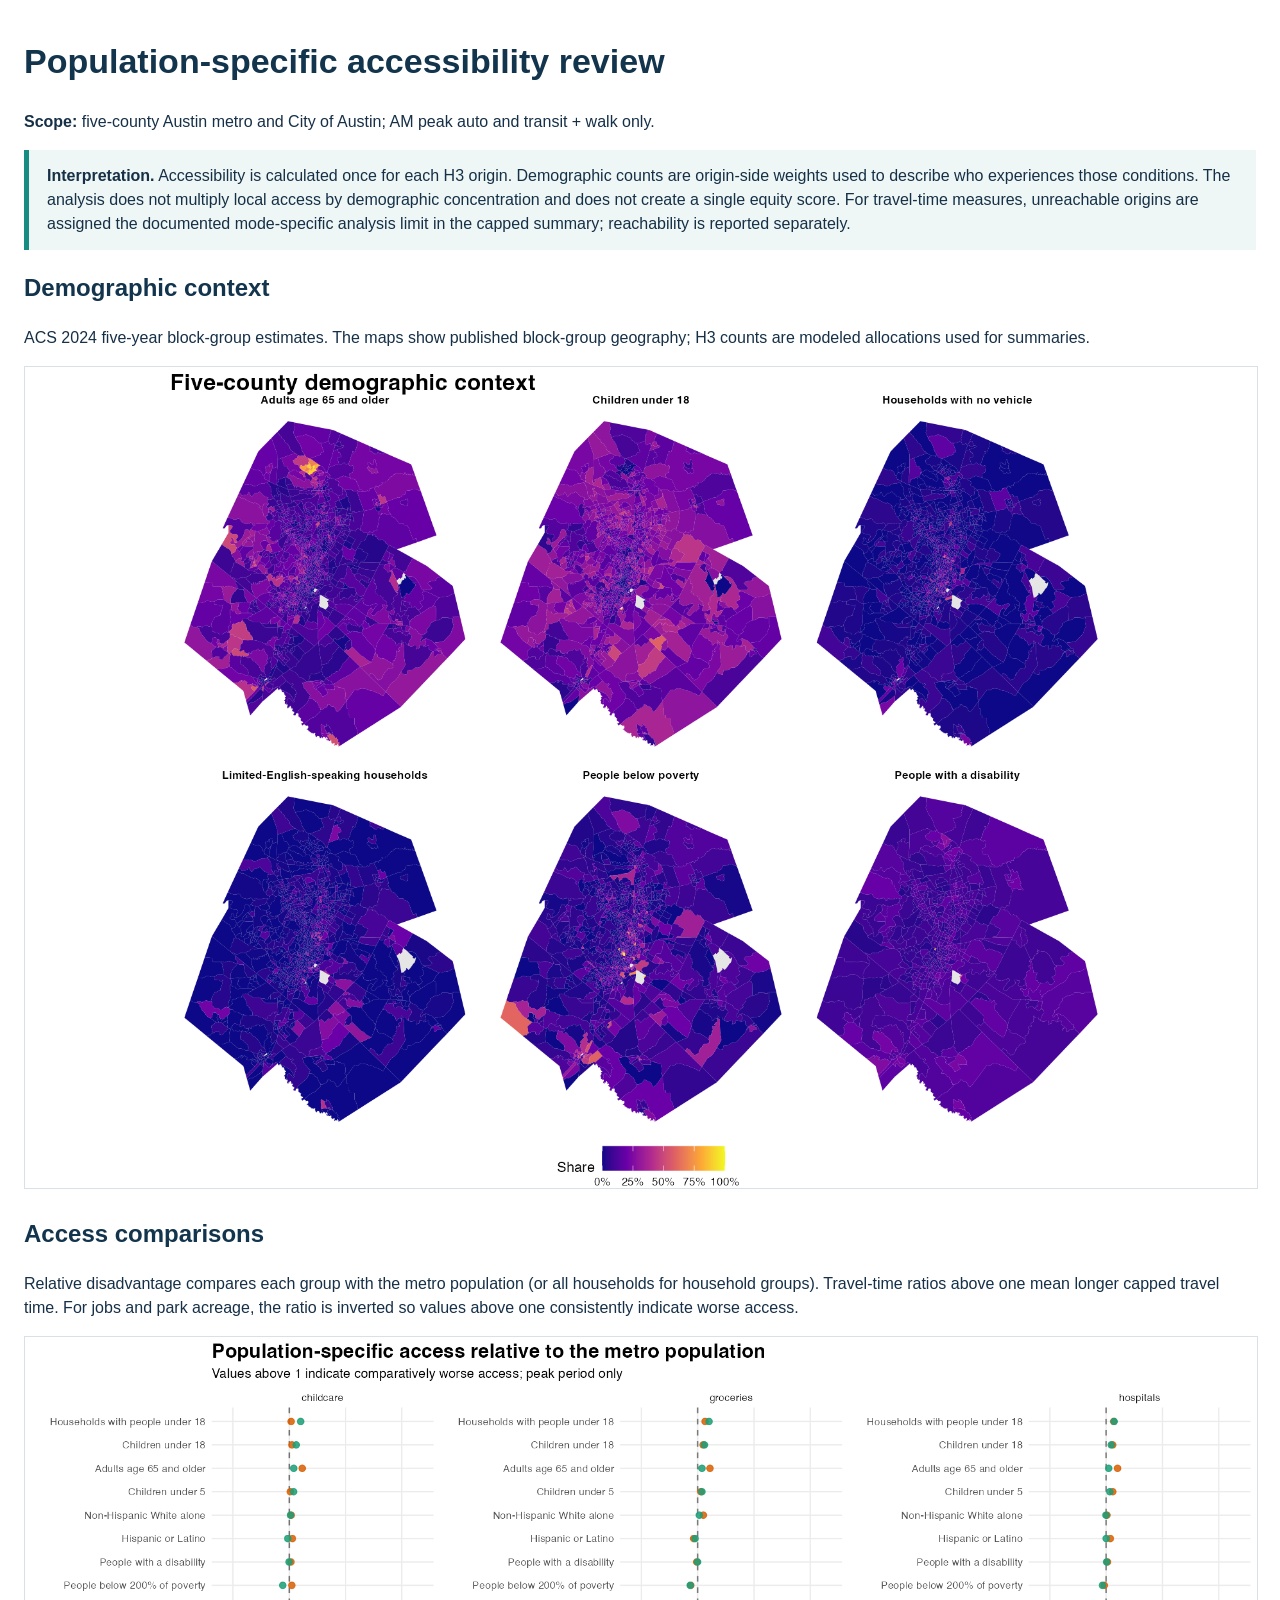
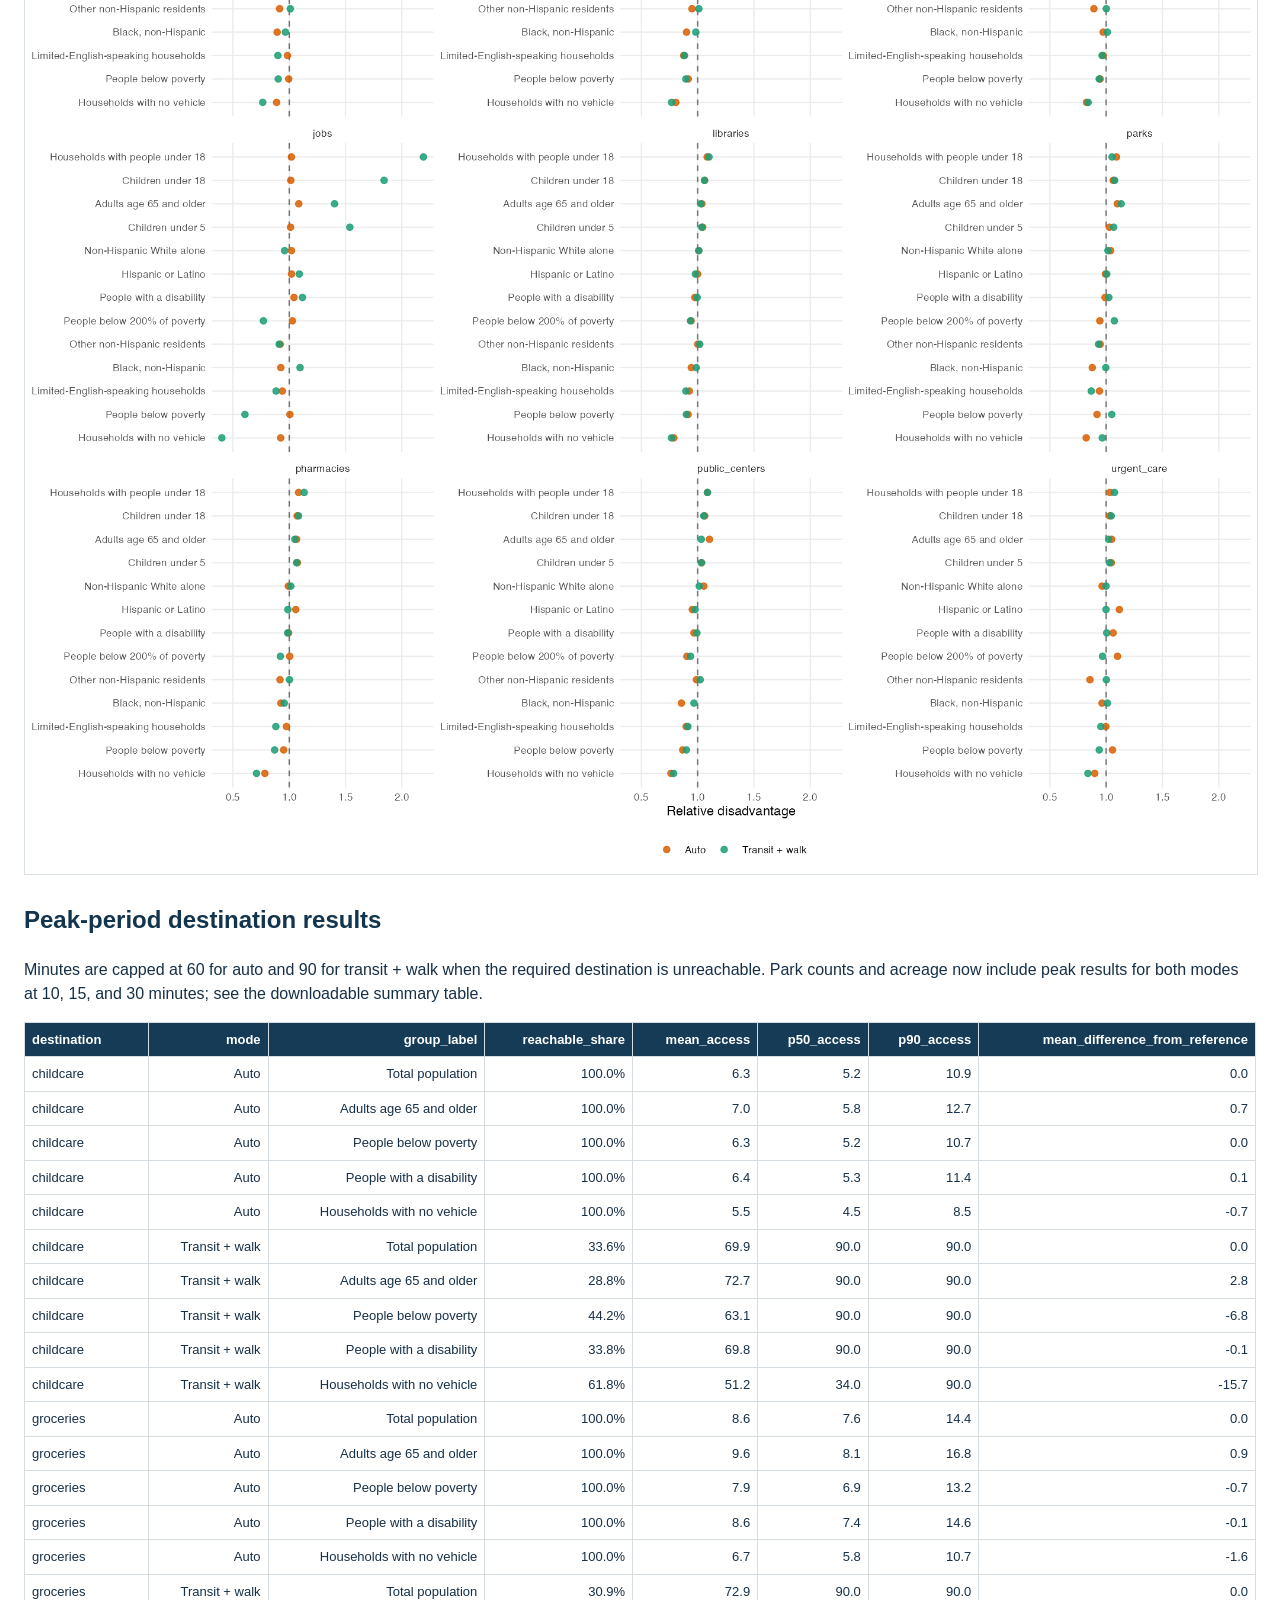
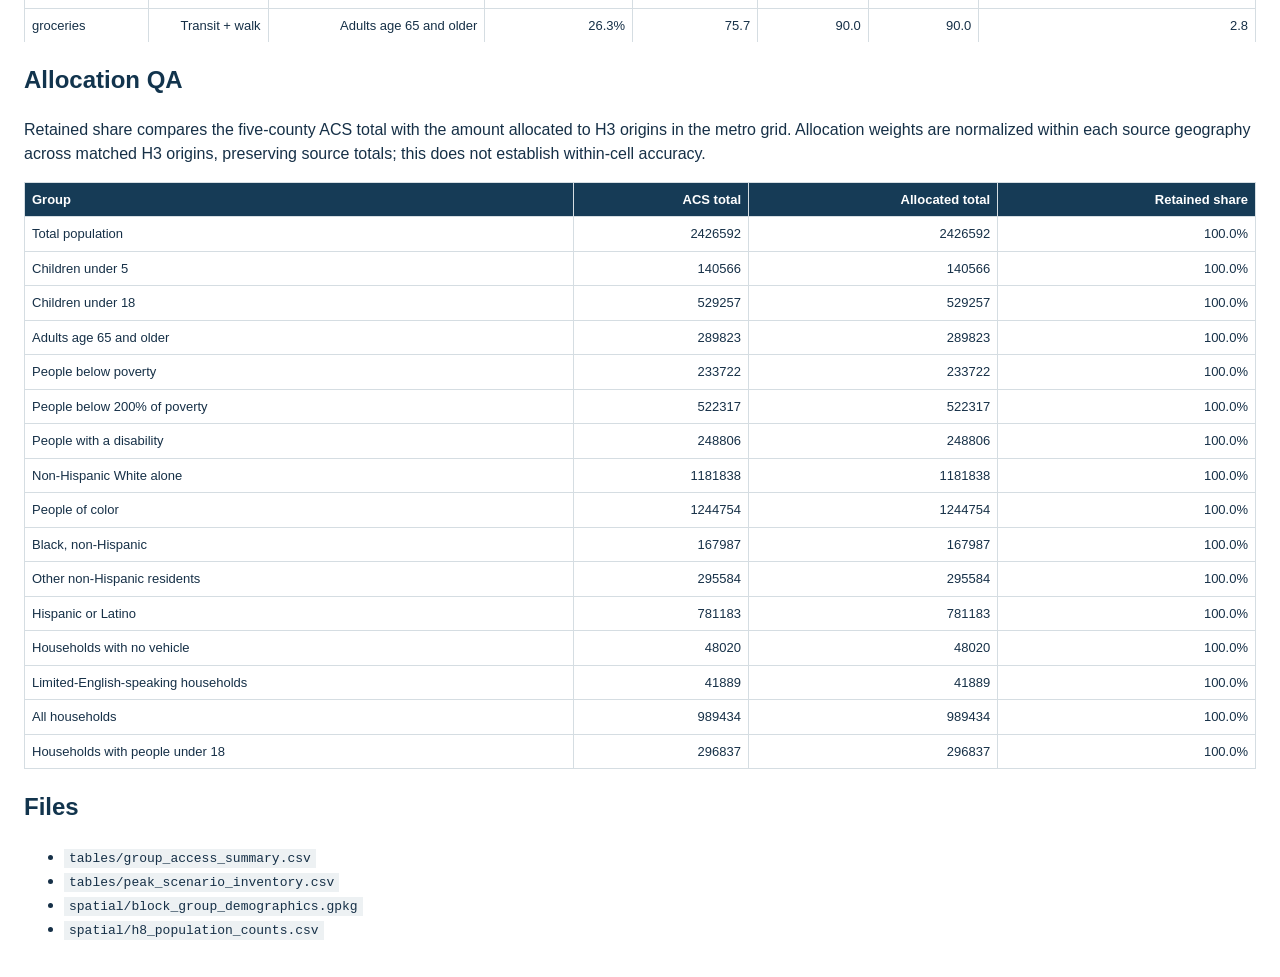
==== site/austin-explorer/population-review/review.html @ 19d61061 "Add peak park accessibility and population-specific dashboard outcomes" ====
<!doctype html><html><head><meta charset="utf-8"><title>Population-specific accessibility review</title><style>body{font-family:Arial,sans-serif;color:#163047;max-width:1240px;margin:36px auto;padding:0 24px;line-height:1.5}h1,h2{color:#12344d}h1{font-size:34px} .note{background:#eef7f5;border-left:5px solid #178c82;padding:14px 18px}img{max-width:100%;border:1px solid #d9e1e6}table{border-collapse:collapse;width:100%;font-size:13px}th{background:#163b56;color:white;position:sticky;top:0}th,td{padding:7px;border:1px solid #d5dde2;text-align:right}th:first-child,td:first-child{text-align:left}.scroll{max-height:620px;overflow:auto}code{background:#edf1f3;padding:2px 5px}</style></head><body><h1>Population-specific accessibility review</h1><p><strong>Scope:</strong> five-county Austin metro and City of Austin; AM peak auto and transit + walk only.</p><div class="note"><strong>Interpretation.</strong> Accessibility is calculated once for each H3 origin. Demographic counts are origin-side weights used to describe who experiences those conditions. The analysis does not multiply local access by demographic concentration and does not create a single equity score. For travel-time measures, unreachable origins are assigned the documented mode-specific analysis limit in the capped summary; reachability is reported separately.</div><h2>Demographic context</h2><p>ACS 2024 five-year block-group estimates. The maps show published block-group geography; H3 counts are modeled allocations used for summaries.</p><img src="figures/demographic_overview.png" alt="Demographic overview"><h2>Access comparisons</h2><p>Relative disadvantage compares each group with the metro population (or all households for household groups). Travel-time ratios above one mean longer capped travel time. For jobs and park acreage, the ratio is inverted so values above one consistently indicate worse access.</p><img src="figures/group_access_comparison.png" alt="Population access comparison"><h2>Peak-period destination results</h2><p>Minutes are capped at 60 for auto and 90 for transit + walk when the required destination is unreachable. Park counts and acreage now include peak results for both modes at 10, 15, and 30 minutes; see the downloadable summary table.</p><div class="scroll"><table><thead><tr><th>destination</th><th>mode</th><th>group_label</th><th>reachable_share</th><th>mean_access</th><th>p50_access</th><th>p90_access</th><th>mean_difference_from_reference</th></tr></thead><tbody><tr><td>childcare</td><td>Auto</td><td>Total population</td><td>100.0%</td><td> 6.3</td><td> 5.2</td><td>10.9</td><td>  0.0</td></tr><tr><td>childcare</td><td>Auto</td><td>Adults age 65 and older</td><td>100.0%</td><td> 7.0</td><td> 5.8</td><td>12.7</td><td>  0.7</td></tr><tr><td>childcare</td><td>Auto</td><td>People below poverty</td><td>100.0%</td><td> 6.3</td><td> 5.2</td><td>10.7</td><td>  0.0</td></tr><tr><td>childcare</td><td>Auto</td><td>People with a disability</td><td>100.0%</td><td> 6.4</td><td> 5.3</td><td>11.4</td><td>  0.1</td></tr><tr><td>childcare</td><td>Auto</td><td>Households with no vehicle</td><td>100.0%</td><td> 5.5</td><td> 4.5</td><td> 8.5</td><td> -0.7</td></tr><tr><td>childcare</td><td>Transit + walk</td><td>Total population</td><td>33.6%</td><td>69.9</td><td>90.0</td><td>90.0</td><td>  0.0</td></tr><tr><td>childcare</td><td>Transit + walk</td><td>Adults age 65 and older</td><td>28.8%</td><td>72.7</td><td>90.0</td><td>90.0</td><td>  2.8</td></tr><tr><td>childcare</td><td>Transit + walk</td><td>People below poverty</td><td>44.2%</td><td>63.1</td><td>90.0</td><td>90.0</td><td> -6.8</td></tr><tr><td>childcare</td><td>Transit + walk</td><td>People with a disability</td><td>33.8%</td><td>69.8</td><td>90.0</td><td>90.0</td><td> -0.1</td></tr><tr><td>childcare</td><td>Transit + walk</td><td>Households with no vehicle</td><td>61.8%</td><td>51.2</td><td>34.0</td><td>90.0</td><td>-15.7</td></tr><tr><td>groceries</td><td>Auto</td><td>Total population</td><td>100.0%</td><td> 8.6</td><td> 7.6</td><td>14.4</td><td>  0.0</td></tr><tr><td>groceries</td><td>Auto</td><td>Adults age 65 and older</td><td>100.0%</td><td> 9.6</td><td> 8.1</td><td>16.8</td><td>  0.9</td></tr><tr><td>groceries</td><td>Auto</td><td>People below poverty</td><td>100.0%</td><td> 7.9</td><td> 6.9</td><td>13.2</td><td> -0.7</td></tr><tr><td>groceries</td><td>Auto</td><td>People with a disability</td><td>100.0%</td><td> 8.6</td><td> 7.4</td><td>14.6</td><td> -0.1</td></tr><tr><td>groceries</td><td>Auto</td><td>Households with no vehicle</td><td>100.0%</td><td> 6.7</td><td> 5.8</td><td>10.7</td><td> -1.6</td></tr><tr><td>groceries</td><td>Transit + walk</td><td>Total population</td><td>30.9%</td><td>72.9</td><td>90.0</td><td>90.0</td><td>  0.0</td></tr><tr><td>groceries</td><td>Transit + walk</td><td>Adults age 65 and older</td><td>26.3%</td><td>75.7</td><td>90.0</td><td>90.0</td><td>  2.8</td></tr><tr><td>groceries</td><td>Transit + walk</td><td>People below poverty</td><td>42.3%</td><td>65.2</td><td>90.0</td><td>90.0</td><td> -7.7</td></tr><tr><td>groceries</td><td>Transit + walk</td><td>People with a disability</td><td>31.1%</td><td>72.8</td><td>90.0</td><td>90.0</td><td> -0.1</td></tr><tr><td>groceries</td><td>Transit + walk</td><td>Households with no vehicle</td><td>59.7%</td><td>53.7</td><td>39.0</td><td>90.0</td><td>-16.2</td></tr><tr><td>hospitals</td><td>Auto</td><td>Total population</td><td>100.0%</td><td>14.6</td><td>12.5</td><td>27.1</td><td>  0.0</td></tr><tr><td>hospitals</td><td>Auto</td><td>Adults age 65 and older</td><td>100.0%</td><td>16.1</td><td>13.5</td><td>28.9</td><td>  1.5</td></tr><tr><td>hospitals</td><td>Auto</td><td>People below poverty</td><td>100.0%</td><td>13.8</td><td>11.8</td><td>26.1</td><td> -0.8</td></tr><tr><td>hospitals</td><td>Auto</td><td>People with a disability</td><td>100.0%</td><td>14.8</td><td>12.5</td><td>27.5</td><td>  0.2</td></tr><tr><td>hospitals</td><td>Auto</td><td>Households with no vehicle</td><td>100.0%</td><td>11.6</td><td>10.2</td><td>20.9</td><td> -2.5</td></tr><tr><td>hospitals</td><td>Transit + walk</td><td>Total population</td><td>29.1%</td><td>78.5</td><td>90.0</td><td>90.0</td><td>  0.0</td></tr><tr><td>hospitals</td><td>Transit + walk</td><td>Adults age 65 and older</td><td>24.9%</td><td>80.2</td><td>90.0</td><td>90.0</td><td>  1.7</td></tr><tr><td>hospitals</td><td>Transit + walk</td><td>People below poverty</td><td>39.9%</td><td>73.7</td><td>90.0</td><td>90.0</td><td> -4.9</td></tr><tr><td>hospitals</td><td>Transit + walk</td><td>People with a disability</td><td>29.4%</td><td>78.8</td><td>90.0</td><td>90.0</td><td>  0.3</td></tr><tr><td>hospitals</td><td>Transit + walk</td><td>Households with no vehicle</td><td>58.0%</td><td>64.0</td><td>64.0</td><td>90.0</td><td>-12.2</td></tr><tr><td>libraries</td><td>Auto</td><td>Total population</td><td>100.0%</td><td> 9.1</td><td> 8.4</td><td>15.7</td><td>  0.0</td></tr><tr><td>libraries</td><td>Auto</td><td>Adults age 65 and older</td><td>100.0%</td><td> 9.5</td><td> 8.6</td><td>16.5</td><td>  0.3</td></tr><tr><td>libraries</td><td>Auto</td><td>People below poverty</td><td>100.0%</td><td> 8.4</td><td> 7.5</td><td>14.8</td><td> -0.8</td></tr><tr><td>libraries</td><td>Auto</td><td>People with a disability</td><td>100.0%</td><td> 8.9</td><td> 8.2</td><td>15.5</td><td> -0.2</td></tr><tr><td>libraries</td><td>Auto</td><td>Households with no vehicle</td><td>100.0%</td><td> 6.9</td><td> 6.4</td><td>12.6</td><td> -1.9</td></tr><tr><td>libraries</td><td>Transit + walk</td><td>Total population</td><td>32.4%</td><td>71.8</td><td>90.0</td><td>90.0</td><td>  0.0</td></tr><tr><td>libraries</td><td>Transit + walk</td><td>Adults age 65 and older</td><td>28.3%</td><td>73.8</td><td>90.0</td><td>90.0</td><td>  2.0</td></tr><tr><td>libraries</td><td>Transit + walk</td><td>People below poverty</td><td>43.5%</td><td>64.6</td><td>90.0</td><td>90.0</td><td> -7.2</td></tr><tr><td>libraries</td><td>Transit + walk</td><td>People with a disability</td><td>33.0%</td><td>71.4</td><td>90.0</td><td>90.0</td><td> -0.3</td></tr><tr><td>libraries</td><td>Transit + walk</td><td>Households with no vehicle</td><td>60.8%</td><td>52.8</td><td>40.0</td><td>90.0</td><td>-16.0</td></tr><tr><td>pharmacies</td><td>Auto</td><td>Total population</td><td>100.0%</td><td> 5.5</td><td> 4.7</td><td>10.5</td><td>  0.0</td></tr><tr><td>pharmacies</td><td>Auto</td><td>Adults age 65 and older</td><td>100.0%</td><td> 5.9</td><td> 4.9</td><td>11.2</td><td>  0.4</td></tr><tr><td>pharmacies</td><td>Auto</td><td>People below poverty</td><td>100.0%</td><td> 5.3</td><td> 4.3</td><td>10.6</td><td> -0.3</td></tr><tr><td>pharmacies</td><td>Auto</td><td>People with a disability</td><td>100.0%</td><td> 5.5</td><td> 4.6</td><td>10.6</td><td>  0.0</td></tr><tr><td>pharmacies</td><td>Auto</td><td>Households with no vehicle</td><td>100.0%</td><td> 4.1</td><td> 3.8</td><td> 7.9</td><td> -1.1</td></tr><tr><td>pharmacies</td><td>Transit + walk</td><td>Total population</td><td>40.2%</td><td>62.3</td><td>90.0</td><td>90.0</td><td>  0.0</td></tr><tr><td>pharmacies</td><td>Transit + walk</td><td>Adults age 65 and older</td><td>35.6%</td><td>65.4</td><td>90.0</td><td>90.0</td><td>  3.1</td></tr><tr><td>pharmacies</td><td>Transit + walk</td><td>People below poverty</td><td>51.3%</td><td>54.2</td><td>52.0</td><td>90.0</td><td> -8.1</td></tr><tr><td>pharmacies</td><td>Transit + walk</td><td>People with a disability</td><td>41.4%</td><td>61.4</td><td>90.0</td><td>90.0</td><td> -0.9</td></tr><tr><td>pharmacies</td><td>Transit + walk</td><td>Households with no vehicle</td><td>67.7%</td><td>41.9</td><td>24.0</td><td>90.0</td><td>-17.1</td></tr><tr><td>public_centers</td><td>Auto</td><td>Total population</td><td>100.0%</td><td>10.5</td><td> 9.5</td><td>18.6</td><td>  0.0</td></tr><tr><td>public_centers</td><td>Auto</td><td>Adults age 65 and older</td><td>100.0%</td><td>11.6</td><td>10.3</td><td>20.6</td><td>  1.1</td></tr><tr><td>public_centers</td><td>Auto</td><td>People below poverty</td><td>100.0%</td><td> 9.1</td><td> 8.0</td><td>16.9</td><td> -1.4</td></tr><tr><td>public_centers</td><td>Auto</td><td>People with a disability</td><td>100.0%</td><td>10.1</td><td> 9.0</td><td>18.4</td><td> -0.3</td></tr><tr><td>public_centers</td><td>Auto</td><td>Households with no vehicle</td><td>100.0%</td><td> 7.7</td><td> 6.8</td><td>13.5</td><td> -2.4</td></tr><tr><td>public_centers</td><td>Transit + walk</td><td>Total population</td><td>30.4%</td><td>74.6</td><td>90.0</td><td>90.0</td><td>  0.0</td></tr><tr><td>public_centers</td><td>Transit + walk</td><td>Adults age 65 and older</td><td>26.3%</td><td>77.0</td><td>90.0</td><td>90.0</td><td>  2.4</td></tr><tr><td>public_centers</td><td>Transit + walk</td><td>People below poverty</td><td>41.2%</td><td>67.1</td><td>90.0</td><td>90.0</td><td> -7.5</td></tr><tr><td>public_centers</td><td>Transit + walk</td><td>People with a disability</td><td>31.0%</td><td>74.1</td><td>90.0</td><td>90.0</td><td> -0.5</td></tr><tr><td>public_centers</td><td>Transit + walk</td><td>Households with no vehicle</td><td>59.3%</td><td>56.8</td><td>51.0</td><td>90.0</td><td>-15.4</td></tr><tr><td>urgent_care</td><td>Auto</td><td>Total population</td><td>100.0%</td><td>15.7</td><td>12.7</td><td>29.6</td><td>  0.0</td></tr><tr><td>urgent_care</td><td>Auto</td><td>Adults age 65 and older</td><td>100.0%</td><td>16.5</td><td>13.0</td><td>31.7</td><td>  0.8</td></tr><tr><td>urgent_care</td><td>Auto</td><td>People below poverty</td><td>100.0%</td><td>16.6</td><td>13.0</td><td>32.0</td><td>  0.9</td></tr><tr><td>urgent_care</td><td>Auto</td><td>People with a disability</td><td>100.0%</td><td>16.7</td><td>13.2</td><td>31.3</td><td>  1.0</td></tr><tr><td>urgent_care</td><td>Auto</td><td>Households with no vehicle</td><td>100.0%</td><td>13.6</td><td>11.2</td><td>27.9</td><td> -1.5</td></tr><tr><td>urgent_care</td><td>Transit + walk</td><td>Total population</td><td>28.5%</td><td>78.4</td><td>90.0</td><td>90.0</td><td>  0.0</td></tr><tr><td>urgent_care</td><td>Transit + walk</td><td>Adults age 65 and older</td><td>24.6%</td><td>80.0</td><td>90.0</td><td>90.0</td><td>  1.7</td></tr><tr><td>urgent_care</td><td>Transit + walk</td><td>People below poverty</td><td>39.4%</td><td>73.6</td><td>90.0</td><td>90.0</td><td> -4.8</td></tr><tr><td>urgent_care</td><td>Transit + walk</td><td>People with a disability</td><td>28.6%</td><td>78.8</td><td>90.0</td><td>90.0</td><td>  0.4</td></tr><tr><td>urgent_care</td><td>Transit + walk</td><td>Households with no vehicle</td><td>58.4%</td><td>63.7</td><td>61.0</td><td>90.0</td><td>-12.3</td></tr></tbody></table></div><h2>Allocation QA</h2><p>Retained share compares the five-county ACS total with the amount allocated to H3 origins in the metro grid. Allocation weights are normalized within each source geography across matched H3 origins, preserving source totals; this does not establish within-cell accuracy.</p><table><thead><tr><th>Group</th><th>ACS total</th><th>Allocated total</th><th>Retained share</th></tr></thead><tbody><tr><td>Total population</td><td>2426592</td><td>2426592</td><td>100.0%</td></tr><tr><td>Children under 5</td><td> 140566</td><td> 140566</td><td>100.0%</td></tr><tr><td>Children under 18</td><td> 529257</td><td> 529257</td><td>100.0%</td></tr><tr><td>Adults age 65 and older</td><td> 289823</td><td> 289823</td><td>100.0%</td></tr><tr><td>People below poverty</td><td> 233722</td><td> 233722</td><td>100.0%</td></tr><tr><td>People below 200% of poverty</td><td> 522317</td><td> 522317</td><td>100.0%</td></tr><tr><td>People with a disability</td><td> 248806</td><td> 248806</td><td>100.0%</td></tr><tr><td>Non-Hispanic White alone</td><td>1181838</td><td>1181838</td><td>100.0%</td></tr><tr><td>People of color</td><td>1244754</td><td>1244754</td><td>100.0%</td></tr><tr><td>Black, non-Hispanic</td><td> 167987</td><td> 167987</td><td>100.0%</td></tr><tr><td>Other non-Hispanic residents</td><td> 295584</td><td> 295584</td><td>100.0%</td></tr><tr><td>Hispanic or Latino</td><td> 781183</td><td> 781183</td><td>100.0%</td></tr><tr><td>Households with no vehicle</td><td>  48020</td><td>  48020</td><td>100.0%</td></tr><tr><td>Limited-English-speaking households</td><td>  41889</td><td>  41889</td><td>100.0%</td></tr><tr><td>All households</td><td> 989434</td><td> 989434</td><td>100.0%</td></tr><tr><td>Households with people under 18</td><td> 296837</td><td> 296837</td><td>100.0%</td></tr></tbody></table><h2>Files</h2><ul><li><code>tables/group_access_summary.csv</code></li><li><code>tables/peak_scenario_inventory.csv</code></li><li><code>spatial/block_group_demographics.gpkg</code></li><li><code>spatial/h8_population_counts.csv</code></li></ul></body></html>
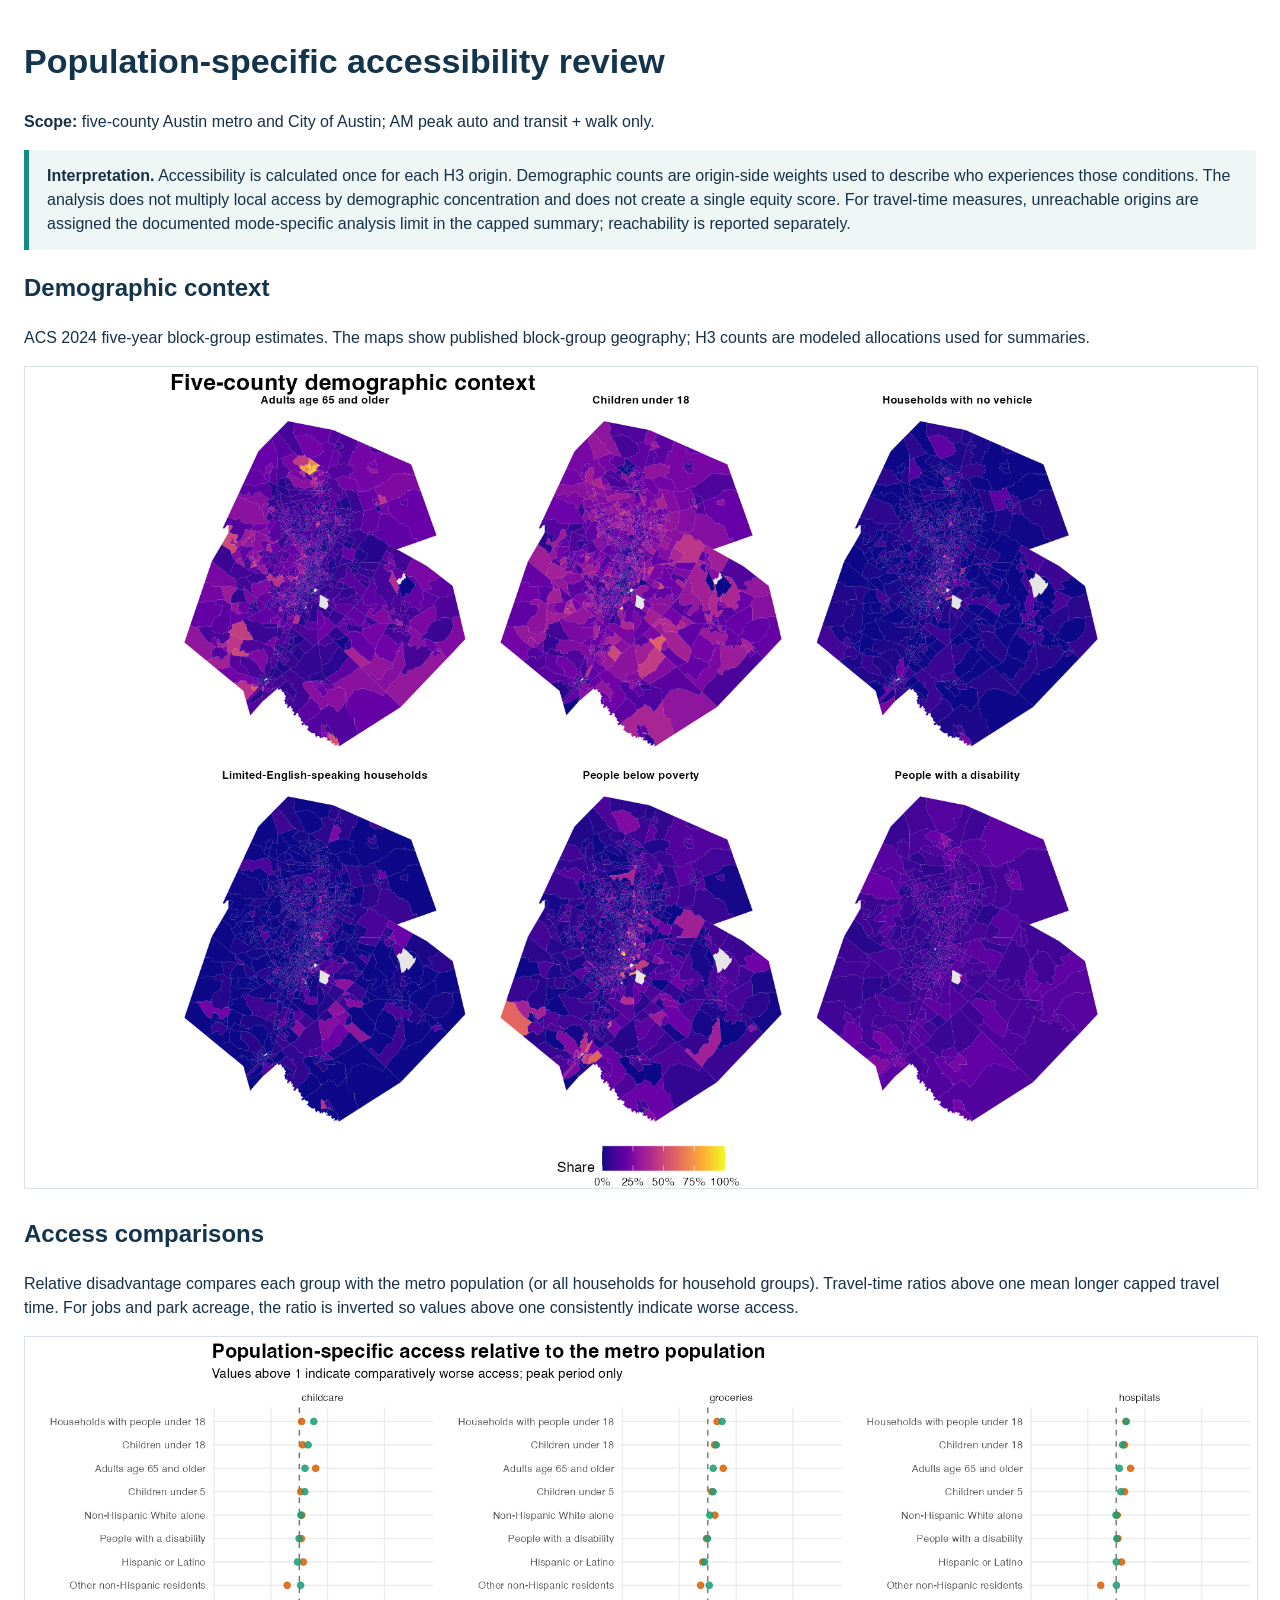
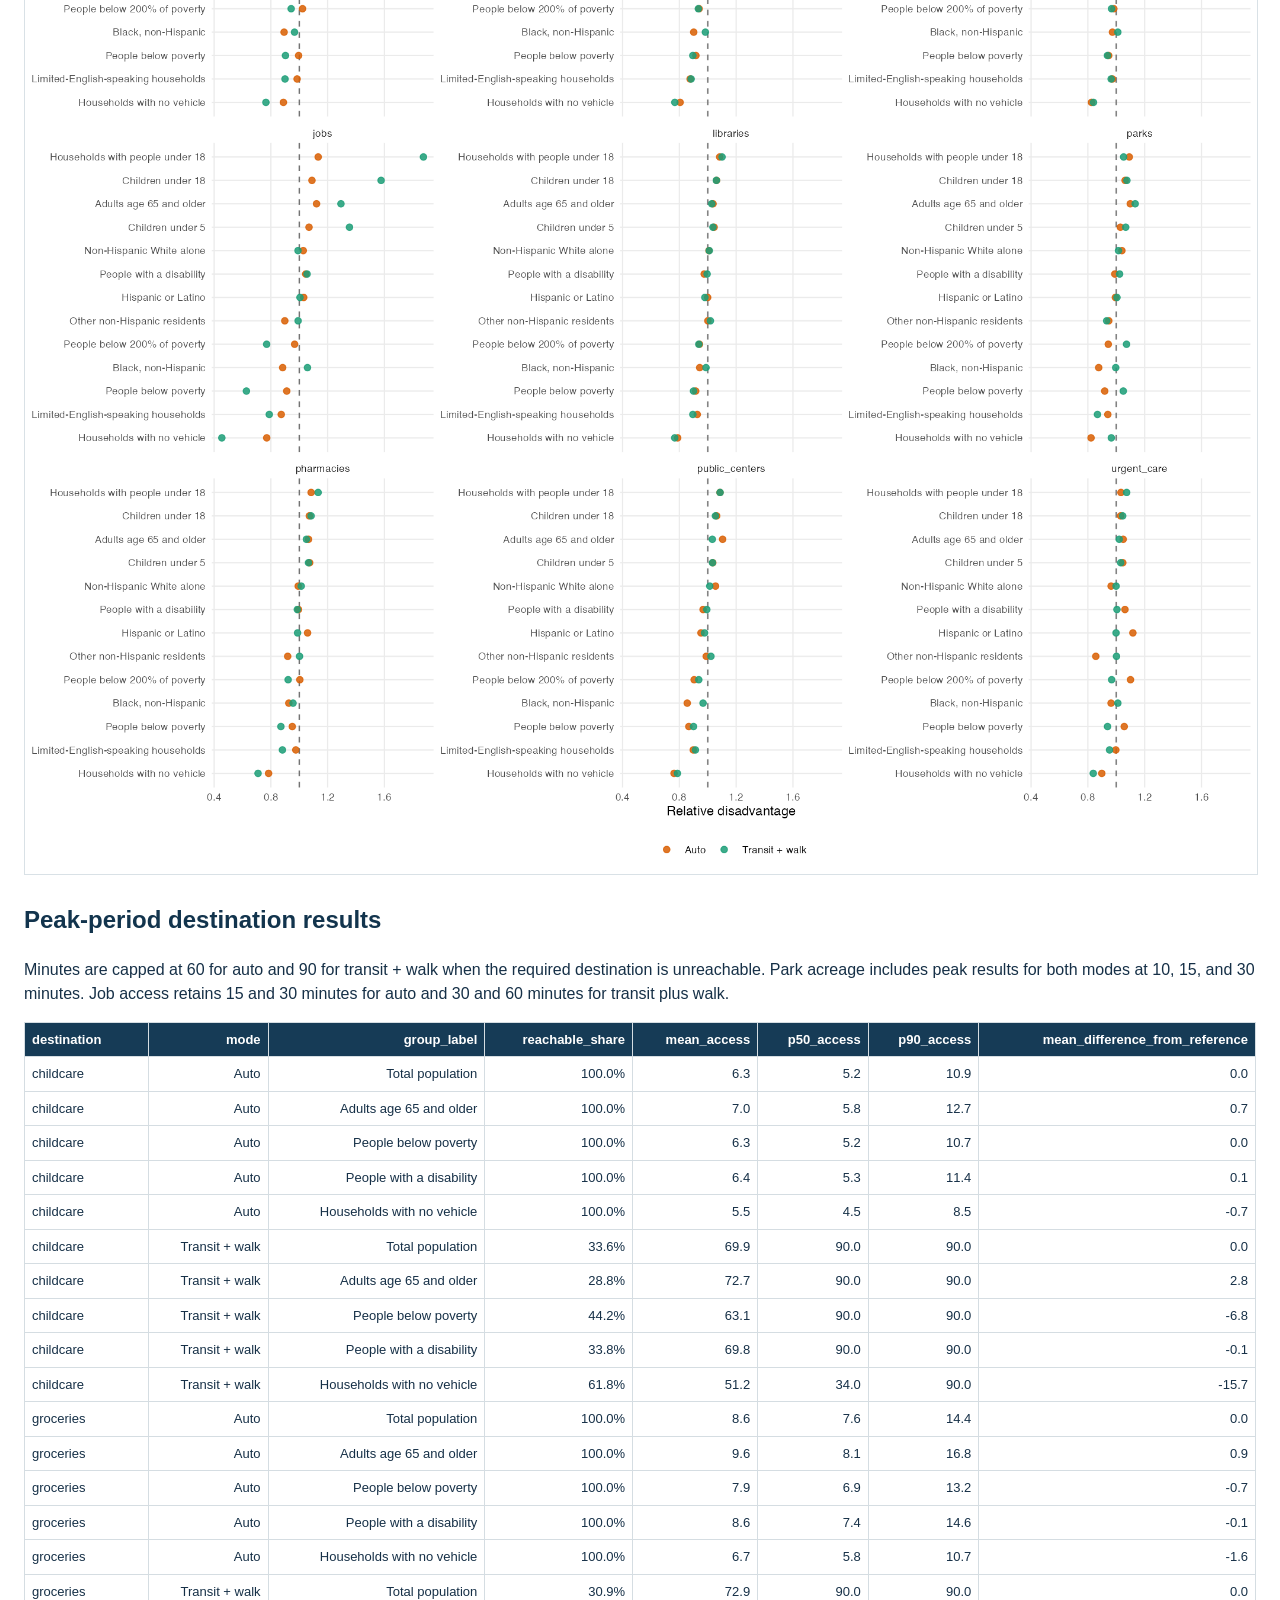
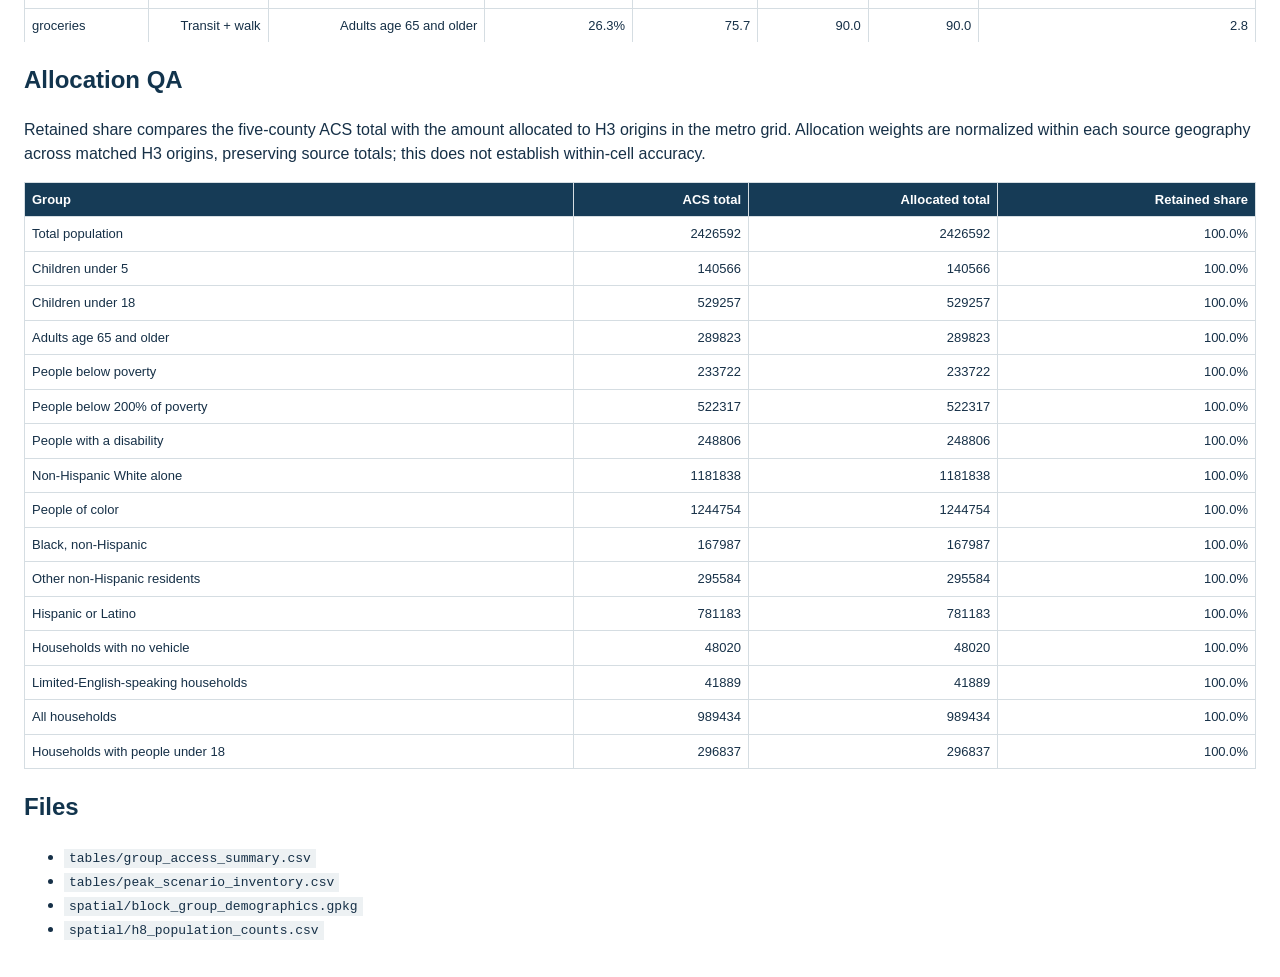
==== commit ec532e5d: "Simplify dashboard and add population-responsive access maps" ====
--- a/site/austin-explorer/population-review/review.html
+++ b/site/austin-explorer/population-review/review.html
@@ -1 +1 @@
-<!doctype html><html><head><meta charset="utf-8"><title>Population-specific accessibility review</title><style>body{font-family:Arial,sans-serif;color:#163047;max-width:1240px;margin:36px auto;padding:0 24px;line-height:1.5}h1,h2{color:#12344d}h1{font-size:34px} .note{background:#eef7f5;border-left:5px solid #178c82;padding:14px 18px}img{max-width:100%;border:1px solid #d9e1e6}table{border-collapse:collapse;width:100%;font-size:13px}th{background:#163b56;color:white;position:sticky;top:0}th,td{padding:7px;border:1px solid #d5dde2;text-align:right}th:first-child,td:first-child{text-align:left}.scroll{max-height:620px;overflow:auto}code{background:#edf1f3;padding:2px 5px}</style></head><body><h1>Population-specific accessibility review</h1><p><strong>Scope:</strong> five-county Austin metro and City of Austin; AM peak auto and transit + walk only.</p><div class="note"><strong>Interpretation.</strong> Accessibility is calculated once for each H3 origin. Demographic counts are origin-side weights used to describe who experiences those conditions. The analysis does not multiply local access by demographic concentration and does not create a single equity score. For travel-time measures, unreachable origins are assigned the documented mode-specific analysis limit in the capped summary; reachability is reported separately.</div><h2>Demographic context</h2><p>ACS 2024 five-year block-group estimates. The maps show published block-group geography; H3 counts are modeled allocations used for summaries.</p><img src="figures/demographic_overview.png" alt="Demographic overview"><h2>Access comparisons</h2><p>Relative disadvantage compares each group with the metro population (or all households for household groups). Travel-time ratios above one mean longer capped travel time. For jobs and park acreage, the ratio is inverted so values above one consistently indicate worse access.</p><img src="figures/group_access_comparison.png" alt="Population access comparison"><h2>Peak-period destination results</h2><p>Minutes are capped at 60 for auto and 90 for transit + walk when the required destination is unreachable. Park counts and acreage now include peak results for both modes at 10, 15, and 30 minutes; see the downloadable summary table.</p><div class="scroll"><table><thead><tr><th>destination</th><th>mode</th><th>group_label</th><th>reachable_share</th><th>mean_access</th><th>p50_access</th><th>p90_access</th><th>mean_difference_from_reference</th></tr></thead><tbody><tr><td>childcare</td><td>Auto</td><td>Total population</td><td>100.0%</td><td> 6.3</td><td> 5.2</td><td>10.9</td><td>  0.0</td></tr><tr><td>childcare</td><td>Auto</td><td>Adults age 65 and older</td><td>100.0%</td><td> 7.0</td><td> 5.8</td><td>12.7</td><td>  0.7</td></tr><tr><td>childcare</td><td>Auto</td><td>People below poverty</td><td>100.0%</td><td> 6.3</td><td> 5.2</td><td>10.7</td><td>  0.0</td></tr><tr><td>childcare</td><td>Auto</td><td>People with a disability</td><td>100.0%</td><td> 6.4</td><td> 5.3</td><td>11.4</td><td>  0.1</td></tr><tr><td>childcare</td><td>Auto</td><td>Households with no vehicle</td><td>100.0%</td><td> 5.5</td><td> 4.5</td><td> 8.5</td><td> -0.7</td></tr><tr><td>childcare</td><td>Transit + walk</td><td>Total population</td><td>33.6%</td><td>69.9</td><td>90.0</td><td>90.0</td><td>  0.0</td></tr><tr><td>childcare</td><td>Transit + walk</td><td>Adults age 65 and older</td><td>28.8%</td><td>72.7</td><td>90.0</td><td>90.0</td><td>  2.8</td></tr><tr><td>childcare</td><td>Transit + walk</td><td>People below poverty</td><td>44.2%</td><td>63.1</td><td>90.0</td><td>90.0</td><td> -6.8</td></tr><tr><td>childcare</td><td>Transit + walk</td><td>People with a disability</td><td>33.8%</td><td>69.8</td><td>90.0</td><td>90.0</td><td> -0.1</td></tr><tr><td>childcare</td><td>Transit + walk</td><td>Households with no vehicle</td><td>61.8%</td><td>51.2</td><td>34.0</td><td>90.0</td><td>-15.7</td></tr><tr><td>groceries</td><td>Auto</td><td>Total population</td><td>100.0%</td><td> 8.6</td><td> 7.6</td><td>14.4</td><td>  0.0</td></tr><tr><td>groceries</td><td>Auto</td><td>Adults age 65 and older</td><td>100.0%</td><td> 9.6</td><td> 8.1</td><td>16.8</td><td>  0.9</td></tr><tr><td>groceries</td><td>Auto</td><td>People below poverty</td><td>100.0%</td><td> 7.9</td><td> 6.9</td><td>13.2</td><td> -0.7</td></tr><tr><td>groceries</td><td>Auto</td><td>People with a disability</td><td>100.0%</td><td> 8.6</td><td> 7.4</td><td>14.6</td><td> -0.1</td></tr><tr><td>groceries</td><td>Auto</td><td>Households with no vehicle</td><td>100.0%</td><td> 6.7</td><td> 5.8</td><td>10.7</td><td> -1.6</td></tr><tr><td>groceries</td><td>Transit + walk</td><td>Total population</td><td>30.9%</td><td>72.9</td><td>90.0</td><td>90.0</td><td>  0.0</td></tr><tr><td>groceries</td><td>Transit + walk</td><td>Adults age 65 and older</td><td>26.3%</td><td>75.7</td><td>90.0</td><td>90.0</td><td>  2.8</td></tr><tr><td>groceries</td><td>Transit + walk</td><td>People below poverty</td><td>42.3%</td><td>65.2</td><td>90.0</td><td>90.0</td><td> -7.7</td></tr><tr><td>groceries</td><td>Transit + walk</td><td>People with a disability</td><td>31.1%</td><td>72.8</td><td>90.0</td><td>90.0</td><td> -0.1</td></tr><tr><td>groceries</td><td>Transit + walk</td><td>Households with no vehicle</td><td>59.7%</td><td>53.7</td><td>39.0</td><td>90.0</td><td>-16.2</td></tr><tr><td>hospitals</td><td>Auto</td><td>Total population</td><td>100.0%</td><td>14.6</td><td>12.5</td><td>27.1</td><td>  0.0</td></tr><tr><td>hospitals</td><td>Auto</td><td>Adults age 65 and older</td><td>100.0%</td><td>16.1</td><td>13.5</td><td>28.9</td><td>  1.5</td></tr><tr><td>hospitals</td><td>Auto</td><td>People below poverty</td><td>100.0%</td><td>13.8</td><td>11.8</td><td>26.1</td><td> -0.8</td></tr><tr><td>hospitals</td><td>Auto</td><td>People with a disability</td><td>100.0%</td><td>14.8</td><td>12.5</td><td>27.5</td><td>  0.2</td></tr><tr><td>hospitals</td><td>Auto</td><td>Households with no vehicle</td><td>100.0%</td><td>11.6</td><td>10.2</td><td>20.9</td><td> -2.5</td></tr><tr><td>hospitals</td><td>Transit + walk</td><td>Total population</td><td>29.1%</td><td>78.5</td><td>90.0</td><td>90.0</td><td>  0.0</td></tr><tr><td>hospitals</td><td>Transit + walk</td><td>Adults age 65 and older</td><td>24.9%</td><td>80.2</td><td>90.0</td><td>90.0</td><td>  1.7</td></tr><tr><td>hospitals</td><td>Transit + walk</td><td>People below poverty</td><td>39.9%</td><td>73.7</td><td>90.0</td><td>90.0</td><td> -4.9</td></tr><tr><td>hospitals</td><td>Transit + walk</td><td>People with a disability</td><td>29.4%</td><td>78.8</td><td>90.0</td><td>90.0</td><td>  0.3</td></tr><tr><td>hospitals</td><td>Transit + walk</td><td>Households with no vehicle</td><td>58.0%</td><td>64.0</td><td>64.0</td><td>90.0</td><td>-12.2</td></tr><tr><td>libraries</td><td>Auto</td><td>Total population</td><td>100.0%</td><td> 9.1</td><td> 8.4</td><td>15.7</td><td>  0.0</td></tr><tr><td>libraries</td><td>Auto</td><td>Adults age 65 and older</td><td>100.0%</td><td> 9.5</td><td> 8.6</td><td>16.5</td><td>  0.3</td></tr><tr><td>libraries</td><td>Auto</td><td>People below poverty</td><td>100.0%</td><td> 8.4</td><td> 7.5</td><td>14.8</td><td> -0.8</td></tr><tr><td>libraries</td><td>Auto</td><td>People with a disability</td><td>100.0%</td><td> 8.9</td><td> 8.2</td><td>15.5</td><td> -0.2</td></tr><tr><td>libraries</td><td>Auto</td><td>Households with no vehicle</td><td>100.0%</td><td> 6.9</td><td> 6.4</td><td>12.6</td><td> -1.9</td></tr><tr><td>libraries</td><td>Transit + walk</td><td>Total population</td><td>32.4%</td><td>71.8</td><td>90.0</td><td>90.0</td><td>  0.0</td></tr><tr><td>libraries</td><td>Transit + walk</td><td>Adults age 65 and older</td><td>28.3%</td><td>73.8</td><td>90.0</td><td>90.0</td><td>  2.0</td></tr><tr><td>libraries</td><td>Transit + walk</td><td>People below poverty</td><td>43.5%</td><td>64.6</td><td>90.0</td><td>90.0</td><td> -7.2</td></tr><tr><td>libraries</td><td>Transit + walk</td><td>People with a disability</td><td>33.0%</td><td>71.4</td><td>90.0</td><td>90.0</td><td> -0.3</td></tr><tr><td>libraries</td><td>Transit + walk</td><td>Households with no vehicle</td><td>60.8%</td><td>52.8</td><td>40.0</td><td>90.0</td><td>-16.0</td></tr><tr><td>pharmacies</td><td>Auto</td><td>Total population</td><td>100.0%</td><td> 5.5</td><td> 4.7</td><td>10.5</td><td>  0.0</td></tr><tr><td>pharmacies</td><td>Auto</td><td>Adults age 65 and older</td><td>100.0%</td><td> 5.9</td><td> 4.9</td><td>11.2</td><td>  0.4</td></tr><tr><td>pharmacies</td><td>Auto</td><td>People below poverty</td><td>100.0%</td><td> 5.3</td><td> 4.3</td><td>10.6</td><td> -0.3</td></tr><tr><td>pharmacies</td><td>Auto</td><td>People with a disability</td><td>100.0%</td><td> 5.5</td><td> 4.6</td><td>10.6</td><td>  0.0</td></tr><tr><td>pharmacies</td><td>Auto</td><td>Households with no vehicle</td><td>100.0%</td><td> 4.1</td><td> 3.8</td><td> 7.9</td><td> -1.1</td></tr><tr><td>pharmacies</td><td>Transit + walk</td><td>Total population</td><td>40.2%</td><td>62.3</td><td>90.0</td><td>90.0</td><td>  0.0</td></tr><tr><td>pharmacies</td><td>Transit + walk</td><td>Adults age 65 and older</td><td>35.6%</td><td>65.4</td><td>90.0</td><td>90.0</td><td>  3.1</td></tr><tr><td>pharmacies</td><td>Transit + walk</td><td>People below poverty</td><td>51.3%</td><td>54.2</td><td>52.0</td><td>90.0</td><td> -8.1</td></tr><tr><td>pharmacies</td><td>Transit + walk</td><td>People with a disability</td><td>41.4%</td><td>61.4</td><td>90.0</td><td>90.0</td><td> -0.9</td></tr><tr><td>pharmacies</td><td>Transit + walk</td><td>Households with no vehicle</td><td>67.7%</td><td>41.9</td><td>24.0</td><td>90.0</td><td>-17.1</td></tr><tr><td>public_centers</td><td>Auto</td><td>Total population</td><td>100.0%</td><td>10.5</td><td> 9.5</td><td>18.6</td><td>  0.0</td></tr><tr><td>public_centers</td><td>Auto</td><td>Adults age 65 and older</td><td>100.0%</td><td>11.6</td><td>10.3</td><td>20.6</td><td>  1.1</td></tr><tr><td>public_centers</td><td>Auto</td><td>People below poverty</td><td>100.0%</td><td> 9.1</td><td> 8.0</td><td>16.9</td><td> -1.4</td></tr><tr><td>public_centers</td><td>Auto</td><td>People with a disability</td><td>100.0%</td><td>10.1</td><td> 9.0</td><td>18.4</td><td> -0.3</td></tr><tr><td>public_centers</td><td>Auto</td><td>Households with no vehicle</td><td>100.0%</td><td> 7.7</td><td> 6.8</td><td>13.5</td><td> -2.4</td></tr><tr><td>public_centers</td><td>Transit + walk</td><td>Total population</td><td>30.4%</td><td>74.6</td><td>90.0</td><td>90.0</td><td>  0.0</td></tr><tr><td>public_centers</td><td>Transit + walk</td><td>Adults age 65 and older</td><td>26.3%</td><td>77.0</td><td>90.0</td><td>90.0</td><td>  2.4</td></tr><tr><td>public_centers</td><td>Transit + walk</td><td>People below poverty</td><td>41.2%</td><td>67.1</td><td>90.0</td><td>90.0</td><td> -7.5</td></tr><tr><td>public_centers</td><td>Transit + walk</td><td>People with a disability</td><td>31.0%</td><td>74.1</td><td>90.0</td><td>90.0</td><td> -0.5</td></tr><tr><td>public_centers</td><td>Transit + walk</td><td>Households with no vehicle</td><td>59.3%</td><td>56.8</td><td>51.0</td><td>90.0</td><td>-15.4</td></tr><tr><td>urgent_care</td><td>Auto</td><td>Total population</td><td>100.0%</td><td>15.7</td><td>12.7</td><td>29.6</td><td>  0.0</td></tr><tr><td>urgent_care</td><td>Auto</td><td>Adults age 65 and older</td><td>100.0%</td><td>16.5</td><td>13.0</td><td>31.7</td><td>  0.8</td></tr><tr><td>urgent_care</td><td>Auto</td><td>People below poverty</td><td>100.0%</td><td>16.6</td><td>13.0</td><td>32.0</td><td>  0.9</td></tr><tr><td>urgent_care</td><td>Auto</td><td>People with a disability</td><td>100.0%</td><td>16.7</td><td>13.2</td><td>31.3</td><td>  1.0</td></tr><tr><td>urgent_care</td><td>Auto</td><td>Households with no vehicle</td><td>100.0%</td><td>13.6</td><td>11.2</td><td>27.9</td><td> -1.5</td></tr><tr><td>urgent_care</td><td>Transit + walk</td><td>Total population</td><td>28.5%</td><td>78.4</td><td>90.0</td><td>90.0</td><td>  0.0</td></tr><tr><td>urgent_care</td><td>Transit + walk</td><td>Adults age 65 and older</td><td>24.6%</td><td>80.0</td><td>90.0</td><td>90.0</td><td>  1.7</td></tr><tr><td>urgent_care</td><td>Transit + walk</td><td>People below poverty</td><td>39.4%</td><td>73.6</td><td>90.0</td><td>90.0</td><td> -4.8</td></tr><tr><td>urgent_care</td><td>Transit + walk</td><td>People with a disability</td><td>28.6%</td><td>78.8</td><td>90.0</td><td>90.0</td><td>  0.4</td></tr><tr><td>urgent_care</td><td>Transit + walk</td><td>Households with no vehicle</td><td>58.4%</td><td>63.7</td><td>61.0</td><td>90.0</td><td>-12.3</td></tr></tbody></table></div><h2>Allocation QA</h2><p>Retained share compares the five-county ACS total with the amount allocated to H3 origins in the metro grid. Allocation weights are normalized within each source geography across matched H3 origins, preserving source totals; this does not establish within-cell accuracy.</p><table><thead><tr><th>Group</th><th>ACS total</th><th>Allocated total</th><th>Retained share</th></tr></thead><tbody><tr><td>Total population</td><td>2426592</td><td>2426592</td><td>100.0%</td></tr><tr><td>Children under 5</td><td> 140566</td><td> 140566</td><td>100.0%</td></tr><tr><td>Children under 18</td><td> 529257</td><td> 529257</td><td>100.0%</td></tr><tr><td>Adults age 65 and older</td><td> 289823</td><td> 289823</td><td>100.0%</td></tr><tr><td>People below poverty</td><td> 233722</td><td> 233722</td><td>100.0%</td></tr><tr><td>People below 200% of poverty</td><td> 522317</td><td> 522317</td><td>100.0%</td></tr><tr><td>People with a disability</td><td> 248806</td><td> 248806</td><td>100.0%</td></tr><tr><td>Non-Hispanic White alone</td><td>1181838</td><td>1181838</td><td>100.0%</td></tr><tr><td>People of color</td><td>1244754</td><td>1244754</td><td>100.0%</td></tr><tr><td>Black, non-Hispanic</td><td> 167987</td><td> 167987</td><td>100.0%</td></tr><tr><td>Other non-Hispanic residents</td><td> 295584</td><td> 295584</td><td>100.0%</td></tr><tr><td>Hispanic or Latino</td><td> 781183</td><td> 781183</td><td>100.0%</td></tr><tr><td>Households with no vehicle</td><td>  48020</td><td>  48020</td><td>100.0%</td></tr><tr><td>Limited-English-speaking households</td><td>  41889</td><td>  41889</td><td>100.0%</td></tr><tr><td>All households</td><td> 989434</td><td> 989434</td><td>100.0%</td></tr><tr><td>Households with people under 18</td><td> 296837</td><td> 296837</td><td>100.0%</td></tr></tbody></table><h2>Files</h2><ul><li><code>tables/group_access_summary.csv</code></li><li><code>tables/peak_scenario_inventory.csv</code></li><li><code>spatial/block_group_demographics.gpkg</code></li><li><code>spatial/h8_population_counts.csv</code></li></ul></body></html>
+<!doctype html><html><head><meta charset="utf-8"><title>Population-specific accessibility review</title><style>body{font-family:Arial,sans-serif;color:#163047;max-width:1240px;margin:36px auto;padding:0 24px;line-height:1.5}h1,h2{color:#12344d}h1{font-size:34px} .note{background:#eef7f5;border-left:5px solid #178c82;padding:14px 18px}img{max-width:100%;border:1px solid #d9e1e6}table{border-collapse:collapse;width:100%;font-size:13px}th{background:#163b56;color:white;position:sticky;top:0}th,td{padding:7px;border:1px solid #d5dde2;text-align:right}th:first-child,td:first-child{text-align:left}.scroll{max-height:620px;overflow:auto}code{background:#edf1f3;padding:2px 5px}</style></head><body><h1>Population-specific accessibility review</h1><p><strong>Scope:</strong> five-county Austin metro and City of Austin; AM peak auto and transit + walk only.</p><div class="note"><strong>Interpretation.</strong> Accessibility is calculated once for each H3 origin. Demographic counts are origin-side weights used to describe who experiences those conditions. The analysis does not multiply local access by demographic concentration and does not create a single equity score. For travel-time measures, unreachable origins are assigned the documented mode-specific analysis limit in the capped summary; reachability is reported separately.</div><h2>Demographic context</h2><p>ACS 2024 five-year block-group estimates. The maps show published block-group geography; H3 counts are modeled allocations used for summaries.</p><img src="figures/demographic_overview.png" alt="Demographic overview"><h2>Access comparisons</h2><p>Relative disadvantage compares each group with the metro population (or all households for household groups). Travel-time ratios above one mean longer capped travel time. For jobs and park acreage, the ratio is inverted so values above one consistently indicate worse access.</p><img src="figures/group_access_comparison.png" alt="Population access comparison"><h2>Peak-period destination results</h2><p>Minutes are capped at 60 for auto and 90 for transit + walk when the required destination is unreachable. Park acreage includes peak results for both modes at 10, 15, and 30 minutes. Job access retains 15 and 30 minutes for auto and 30 and 60 minutes for transit plus walk.</p><div class="scroll"><table><thead><tr><th>destination</th><th>mode</th><th>group_label</th><th>reachable_share</th><th>mean_access</th><th>p50_access</th><th>p90_access</th><th>mean_difference_from_reference</th></tr></thead><tbody><tr><td>childcare</td><td>Auto</td><td>Total population</td><td>100.0%</td><td> 6.3</td><td> 5.2</td><td>10.9</td><td>  0.0</td></tr><tr><td>childcare</td><td>Auto</td><td>Adults age 65 and older</td><td>100.0%</td><td> 7.0</td><td> 5.8</td><td>12.7</td><td>  0.7</td></tr><tr><td>childcare</td><td>Auto</td><td>People below poverty</td><td>100.0%</td><td> 6.3</td><td> 5.2</td><td>10.7</td><td>  0.0</td></tr><tr><td>childcare</td><td>Auto</td><td>People with a disability</td><td>100.0%</td><td> 6.4</td><td> 5.3</td><td>11.4</td><td>  0.1</td></tr><tr><td>childcare</td><td>Auto</td><td>Households with no vehicle</td><td>100.0%</td><td> 5.5</td><td> 4.5</td><td> 8.5</td><td> -0.7</td></tr><tr><td>childcare</td><td>Transit + walk</td><td>Total population</td><td>33.6%</td><td>69.9</td><td>90.0</td><td>90.0</td><td>  0.0</td></tr><tr><td>childcare</td><td>Transit + walk</td><td>Adults age 65 and older</td><td>28.8%</td><td>72.7</td><td>90.0</td><td>90.0</td><td>  2.8</td></tr><tr><td>childcare</td><td>Transit + walk</td><td>People below poverty</td><td>44.2%</td><td>63.1</td><td>90.0</td><td>90.0</td><td> -6.8</td></tr><tr><td>childcare</td><td>Transit + walk</td><td>People with a disability</td><td>33.8%</td><td>69.8</td><td>90.0</td><td>90.0</td><td> -0.1</td></tr><tr><td>childcare</td><td>Transit + walk</td><td>Households with no vehicle</td><td>61.8%</td><td>51.2</td><td>34.0</td><td>90.0</td><td>-15.7</td></tr><tr><td>groceries</td><td>Auto</td><td>Total population</td><td>100.0%</td><td> 8.6</td><td> 7.6</td><td>14.4</td><td>  0.0</td></tr><tr><td>groceries</td><td>Auto</td><td>Adults age 65 and older</td><td>100.0%</td><td> 9.6</td><td> 8.1</td><td>16.8</td><td>  0.9</td></tr><tr><td>groceries</td><td>Auto</td><td>People below poverty</td><td>100.0%</td><td> 7.9</td><td> 6.9</td><td>13.2</td><td> -0.7</td></tr><tr><td>groceries</td><td>Auto</td><td>People with a disability</td><td>100.0%</td><td> 8.6</td><td> 7.4</td><td>14.6</td><td> -0.1</td></tr><tr><td>groceries</td><td>Auto</td><td>Households with no vehicle</td><td>100.0%</td><td> 6.7</td><td> 5.8</td><td>10.7</td><td> -1.6</td></tr><tr><td>groceries</td><td>Transit + walk</td><td>Total population</td><td>30.9%</td><td>72.9</td><td>90.0</td><td>90.0</td><td>  0.0</td></tr><tr><td>groceries</td><td>Transit + walk</td><td>Adults age 65 and older</td><td>26.3%</td><td>75.7</td><td>90.0</td><td>90.0</td><td>  2.8</td></tr><tr><td>groceries</td><td>Transit + walk</td><td>People below poverty</td><td>42.3%</td><td>65.2</td><td>90.0</td><td>90.0</td><td> -7.7</td></tr><tr><td>groceries</td><td>Transit + walk</td><td>People with a disability</td><td>31.1%</td><td>72.8</td><td>90.0</td><td>90.0</td><td> -0.1</td></tr><tr><td>groceries</td><td>Transit + walk</td><td>Households with no vehicle</td><td>59.7%</td><td>53.7</td><td>39.0</td><td>90.0</td><td>-16.2</td></tr><tr><td>hospitals</td><td>Auto</td><td>Total population</td><td>100.0%</td><td>14.6</td><td>12.5</td><td>27.1</td><td>  0.0</td></tr><tr><td>hospitals</td><td>Auto</td><td>Adults age 65 and older</td><td>100.0%</td><td>16.1</td><td>13.5</td><td>28.9</td><td>  1.5</td></tr><tr><td>hospitals</td><td>Auto</td><td>People below poverty</td><td>100.0%</td><td>13.8</td><td>11.8</td><td>26.1</td><td> -0.8</td></tr><tr><td>hospitals</td><td>Auto</td><td>People with a disability</td><td>100.0%</td><td>14.8</td><td>12.5</td><td>27.5</td><td>  0.2</td></tr><tr><td>hospitals</td><td>Auto</td><td>Households with no vehicle</td><td>100.0%</td><td>11.6</td><td>10.2</td><td>20.9</td><td> -2.5</td></tr><tr><td>hospitals</td><td>Transit + walk</td><td>Total population</td><td>29.1%</td><td>78.5</td><td>90.0</td><td>90.0</td><td>  0.0</td></tr><tr><td>hospitals</td><td>Transit + walk</td><td>Adults age 65 and older</td><td>24.9%</td><td>80.2</td><td>90.0</td><td>90.0</td><td>  1.7</td></tr><tr><td>hospitals</td><td>Transit + walk</td><td>People below poverty</td><td>39.9%</td><td>73.7</td><td>90.0</td><td>90.0</td><td> -4.9</td></tr><tr><td>hospitals</td><td>Transit + walk</td><td>People with a disability</td><td>29.4%</td><td>78.8</td><td>90.0</td><td>90.0</td><td>  0.3</td></tr><tr><td>hospitals</td><td>Transit + walk</td><td>Households with no vehicle</td><td>58.0%</td><td>64.0</td><td>64.0</td><td>90.0</td><td>-12.2</td></tr><tr><td>libraries</td><td>Auto</td><td>Total population</td><td>100.0%</td><td> 9.1</td><td> 8.4</td><td>15.7</td><td>  0.0</td></tr><tr><td>libraries</td><td>Auto</td><td>Adults age 65 and older</td><td>100.0%</td><td> 9.5</td><td> 8.6</td><td>16.5</td><td>  0.3</td></tr><tr><td>libraries</td><td>Auto</td><td>People below poverty</td><td>100.0%</td><td> 8.4</td><td> 7.5</td><td>14.8</td><td> -0.8</td></tr><tr><td>libraries</td><td>Auto</td><td>People with a disability</td><td>100.0%</td><td> 8.9</td><td> 8.2</td><td>15.5</td><td> -0.2</td></tr><tr><td>libraries</td><td>Auto</td><td>Households with no vehicle</td><td>100.0%</td><td> 6.9</td><td> 6.4</td><td>12.6</td><td> -1.9</td></tr><tr><td>libraries</td><td>Transit + walk</td><td>Total population</td><td>32.4%</td><td>71.8</td><td>90.0</td><td>90.0</td><td>  0.0</td></tr><tr><td>libraries</td><td>Transit + walk</td><td>Adults age 65 and older</td><td>28.3%</td><td>73.8</td><td>90.0</td><td>90.0</td><td>  2.0</td></tr><tr><td>libraries</td><td>Transit + walk</td><td>People below poverty</td><td>43.5%</td><td>64.6</td><td>90.0</td><td>90.0</td><td> -7.2</td></tr><tr><td>libraries</td><td>Transit + walk</td><td>People with a disability</td><td>33.0%</td><td>71.4</td><td>90.0</td><td>90.0</td><td> -0.3</td></tr><tr><td>libraries</td><td>Transit + walk</td><td>Households with no vehicle</td><td>60.8%</td><td>52.8</td><td>40.0</td><td>90.0</td><td>-16.0</td></tr><tr><td>pharmacies</td><td>Auto</td><td>Total population</td><td>100.0%</td><td> 5.5</td><td> 4.7</td><td>10.5</td><td>  0.0</td></tr><tr><td>pharmacies</td><td>Auto</td><td>Adults age 65 and older</td><td>100.0%</td><td> 5.9</td><td> 4.9</td><td>11.2</td><td>  0.4</td></tr><tr><td>pharmacies</td><td>Auto</td><td>People below poverty</td><td>100.0%</td><td> 5.3</td><td> 4.3</td><td>10.6</td><td> -0.3</td></tr><tr><td>pharmacies</td><td>Auto</td><td>People with a disability</td><td>100.0%</td><td> 5.5</td><td> 4.6</td><td>10.6</td><td>  0.0</td></tr><tr><td>pharmacies</td><td>Auto</td><td>Households with no vehicle</td><td>100.0%</td><td> 4.1</td><td> 3.8</td><td> 7.9</td><td> -1.1</td></tr><tr><td>pharmacies</td><td>Transit + walk</td><td>Total population</td><td>40.2%</td><td>62.3</td><td>90.0</td><td>90.0</td><td>  0.0</td></tr><tr><td>pharmacies</td><td>Transit + walk</td><td>Adults age 65 and older</td><td>35.6%</td><td>65.4</td><td>90.0</td><td>90.0</td><td>  3.1</td></tr><tr><td>pharmacies</td><td>Transit + walk</td><td>People below poverty</td><td>51.3%</td><td>54.2</td><td>52.0</td><td>90.0</td><td> -8.1</td></tr><tr><td>pharmacies</td><td>Transit + walk</td><td>People with a disability</td><td>41.4%</td><td>61.4</td><td>90.0</td><td>90.0</td><td> -0.9</td></tr><tr><td>pharmacies</td><td>Transit + walk</td><td>Households with no vehicle</td><td>67.7%</td><td>41.9</td><td>24.0</td><td>90.0</td><td>-17.1</td></tr><tr><td>public_centers</td><td>Auto</td><td>Total population</td><td>100.0%</td><td>10.5</td><td> 9.5</td><td>18.6</td><td>  0.0</td></tr><tr><td>public_centers</td><td>Auto</td><td>Adults age 65 and older</td><td>100.0%</td><td>11.6</td><td>10.3</td><td>20.6</td><td>  1.1</td></tr><tr><td>public_centers</td><td>Auto</td><td>People below poverty</td><td>100.0%</td><td> 9.1</td><td> 8.0</td><td>16.9</td><td> -1.4</td></tr><tr><td>public_centers</td><td>Auto</td><td>People with a disability</td><td>100.0%</td><td>10.1</td><td> 9.0</td><td>18.4</td><td> -0.3</td></tr><tr><td>public_centers</td><td>Auto</td><td>Households with no vehicle</td><td>100.0%</td><td> 7.7</td><td> 6.8</td><td>13.5</td><td> -2.4</td></tr><tr><td>public_centers</td><td>Transit + walk</td><td>Total population</td><td>30.4%</td><td>74.6</td><td>90.0</td><td>90.0</td><td>  0.0</td></tr><tr><td>public_centers</td><td>Transit + walk</td><td>Adults age 65 and older</td><td>26.3%</td><td>77.0</td><td>90.0</td><td>90.0</td><td>  2.4</td></tr><tr><td>public_centers</td><td>Transit + walk</td><td>People below poverty</td><td>41.2%</td><td>67.1</td><td>90.0</td><td>90.0</td><td> -7.5</td></tr><tr><td>public_centers</td><td>Transit + walk</td><td>People with a disability</td><td>31.0%</td><td>74.1</td><td>90.0</td><td>90.0</td><td> -0.5</td></tr><tr><td>public_centers</td><td>Transit + walk</td><td>Households with no vehicle</td><td>59.3%</td><td>56.8</td><td>51.0</td><td>90.0</td><td>-15.4</td></tr><tr><td>urgent_care</td><td>Auto</td><td>Total population</td><td>100.0%</td><td>15.7</td><td>12.7</td><td>29.6</td><td>  0.0</td></tr><tr><td>urgent_care</td><td>Auto</td><td>Adults age 65 and older</td><td>100.0%</td><td>16.5</td><td>13.0</td><td>31.7</td><td>  0.8</td></tr><tr><td>urgent_care</td><td>Auto</td><td>People below poverty</td><td>100.0%</td><td>16.6</td><td>13.0</td><td>32.0</td><td>  0.9</td></tr><tr><td>urgent_care</td><td>Auto</td><td>People with a disability</td><td>100.0%</td><td>16.7</td><td>13.2</td><td>31.3</td><td>  1.0</td></tr><tr><td>urgent_care</td><td>Auto</td><td>Households with no vehicle</td><td>100.0%</td><td>13.6</td><td>11.2</td><td>27.9</td><td> -1.5</td></tr><tr><td>urgent_care</td><td>Transit + walk</td><td>Total population</td><td>28.5%</td><td>78.4</td><td>90.0</td><td>90.0</td><td>  0.0</td></tr><tr><td>urgent_care</td><td>Transit + walk</td><td>Adults age 65 and older</td><td>24.6%</td><td>80.0</td><td>90.0</td><td>90.0</td><td>  1.7</td></tr><tr><td>urgent_care</td><td>Transit + walk</td><td>People below poverty</td><td>39.4%</td><td>73.6</td><td>90.0</td><td>90.0</td><td> -4.8</td></tr><tr><td>urgent_care</td><td>Transit + walk</td><td>People with a disability</td><td>28.6%</td><td>78.8</td><td>90.0</td><td>90.0</td><td>  0.4</td></tr><tr><td>urgent_care</td><td>Transit + walk</td><td>Households with no vehicle</td><td>58.4%</td><td>63.7</td><td>61.0</td><td>90.0</td><td>-12.3</td></tr></tbody></table></div><h2>Allocation QA</h2><p>Retained share compares the five-county ACS total with the amount allocated to H3 origins in the metro grid. Allocation weights are normalized within each source geography across matched H3 origins, preserving source totals; this does not establish within-cell accuracy.</p><table><thead><tr><th>Group</th><th>ACS total</th><th>Allocated total</th><th>Retained share</th></tr></thead><tbody><tr><td>Total population</td><td>2426592</td><td>2426592</td><td>100.0%</td></tr><tr><td>Children under 5</td><td> 140566</td><td> 140566</td><td>100.0%</td></tr><tr><td>Children under 18</td><td> 529257</td><td> 529257</td><td>100.0%</td></tr><tr><td>Adults age 65 and older</td><td> 289823</td><td> 289823</td><td>100.0%</td></tr><tr><td>People below poverty</td><td> 233722</td><td> 233722</td><td>100.0%</td></tr><tr><td>People below 200% of poverty</td><td> 522317</td><td> 522317</td><td>100.0%</td></tr><tr><td>People with a disability</td><td> 248806</td><td> 248806</td><td>100.0%</td></tr><tr><td>Non-Hispanic White alone</td><td>1181838</td><td>1181838</td><td>100.0%</td></tr><tr><td>People of color</td><td>1244754</td><td>1244754</td><td>100.0%</td></tr><tr><td>Black, non-Hispanic</td><td> 167987</td><td> 167987</td><td>100.0%</td></tr><tr><td>Other non-Hispanic residents</td><td> 295584</td><td> 295584</td><td>100.0%</td></tr><tr><td>Hispanic or Latino</td><td> 781183</td><td> 781183</td><td>100.0%</td></tr><tr><td>Households with no vehicle</td><td>  48020</td><td>  48020</td><td>100.0%</td></tr><tr><td>Limited-English-speaking households</td><td>  41889</td><td>  41889</td><td>100.0%</td></tr><tr><td>All households</td><td> 989434</td><td> 989434</td><td>100.0%</td></tr><tr><td>Households with people under 18</td><td> 296837</td><td> 296837</td><td>100.0%</td></tr></tbody></table><h2>Files</h2><ul><li><code>tables/group_access_summary.csv</code></li><li><code>tables/peak_scenario_inventory.csv</code></li><li><code>spatial/block_group_demographics.gpkg</code></li><li><code>spatial/h8_population_counts.csv</code></li></ul></body></html>
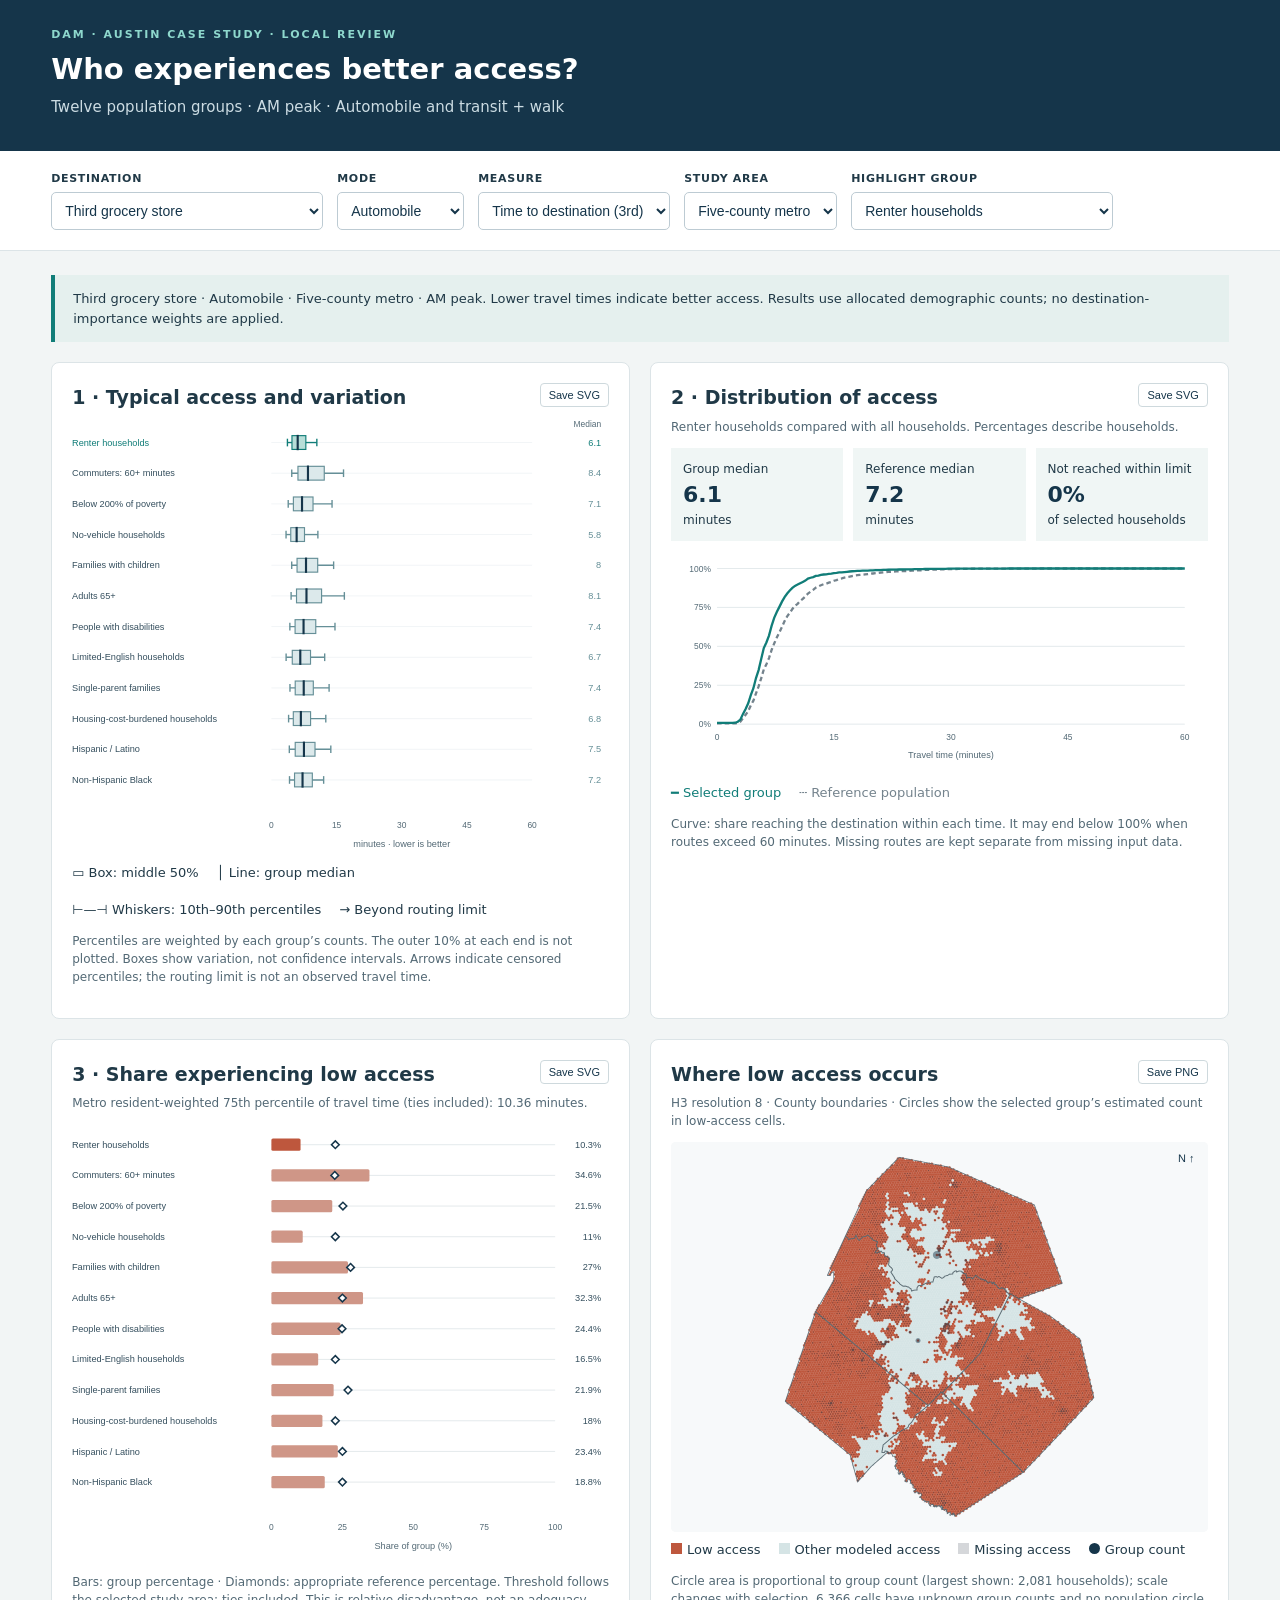
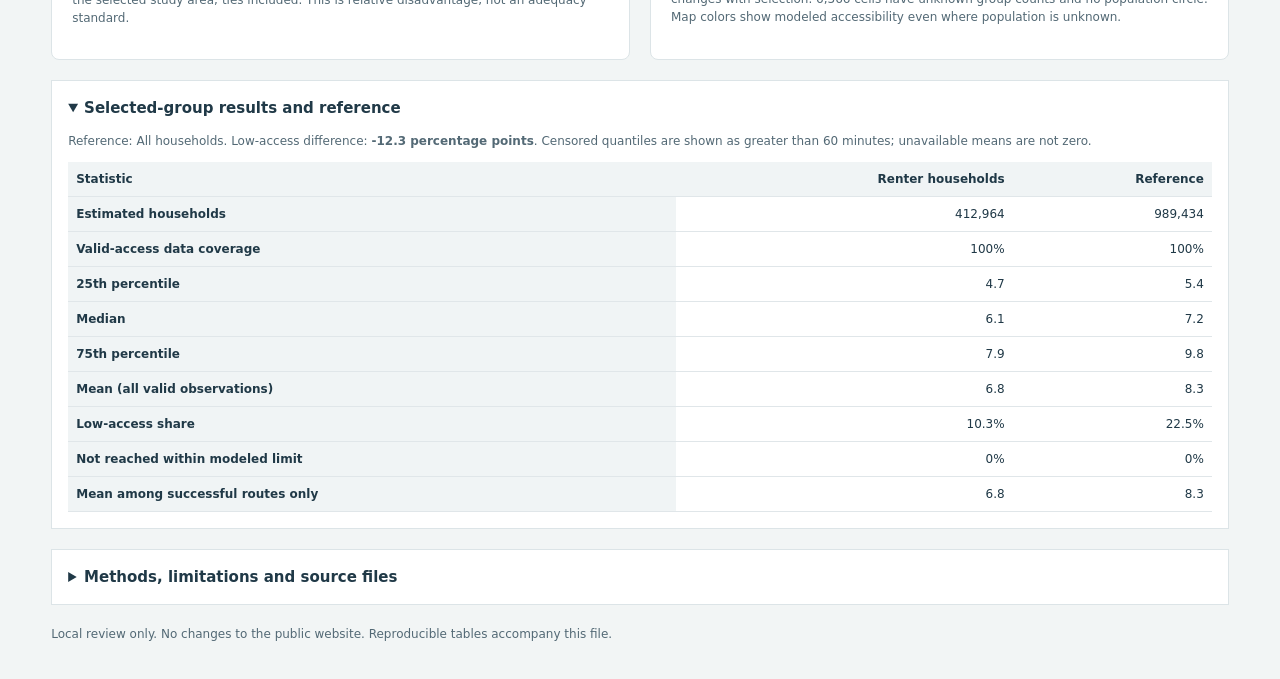
==== commit d5a2902c: "Add linked equity charts and population comparisons to Austin dashboard" ====
--- a/site/austin-explorer/population-review/review.html
+++ b/site/austin-explorer/population-review/review.html
@@ -1 +1,78 @@
-<!doctype html><html><head><meta charset="utf-8"><title>Population-specific accessibility review</title><style>body{font-family:Arial,sans-serif;color:#163047;max-width:1240px;margin:36px auto;padding:0 24px;line-height:1.5}h1,h2{color:#12344d}h1{font-size:34px} .note{background:#eef7f5;border-left:5px solid #178c82;padding:14px 18px}img{max-width:100%;border:1px solid #d9e1e6}table{border-collapse:collapse;width:100%;font-size:13px}th{background:#163b56;color:white;position:sticky;top:0}th,td{padding:7px;border:1px solid #d5dde2;text-align:right}th:first-child,td:first-child{text-align:left}.scroll{max-height:620px;overflow:auto}code{background:#edf1f3;padding:2px 5px}</style></head><body><h1>Population-specific accessibility review</h1><p><strong>Scope:</strong> five-county Austin metro and City of Austin; AM peak auto and transit + walk only.</p><div class="note"><strong>Interpretation.</strong> Accessibility is calculated once for each H3 origin. Demographic counts are origin-side weights used to describe who experiences those conditions. The analysis does not multiply local access by demographic concentration and does not create a single equity score. For travel-time measures, unreachable origins are assigned the documented mode-specific analysis limit in the capped summary; reachability is reported separately.</div><h2>Demographic context</h2><p>ACS 2024 five-year block-group estimates. The maps show published block-group geography; H3 counts are modeled allocations used for summaries.</p><img src="figures/demographic_overview.png" alt="Demographic overview"><h2>Access comparisons</h2><p>Relative disadvantage compares each group with the metro population (or all households for household groups). Travel-time ratios above one mean longer capped travel time. For jobs and park acreage, the ratio is inverted so values above one consistently indicate worse access.</p><img src="figures/group_access_comparison.png" alt="Population access comparison"><h2>Peak-period destination results</h2><p>Minutes are capped at 60 for auto and 90 for transit + walk when the required destination is unreachable. Park acreage includes peak results for both modes at 10, 15, and 30 minutes. Job access retains 15 and 30 minutes for auto and 30 and 60 minutes for transit plus walk.</p><div class="scroll"><table><thead><tr><th>destination</th><th>mode</th><th>group_label</th><th>reachable_share</th><th>mean_access</th><th>p50_access</th><th>p90_access</th><th>mean_difference_from_reference</th></tr></thead><tbody><tr><td>childcare</td><td>Auto</td><td>Total population</td><td>100.0%</td><td> 6.3</td><td> 5.2</td><td>10.9</td><td>  0.0</td></tr><tr><td>childcare</td><td>Auto</td><td>Adults age 65 and older</td><td>100.0%</td><td> 7.0</td><td> 5.8</td><td>12.7</td><td>  0.7</td></tr><tr><td>childcare</td><td>Auto</td><td>People below poverty</td><td>100.0%</td><td> 6.3</td><td> 5.2</td><td>10.7</td><td>  0.0</td></tr><tr><td>childcare</td><td>Auto</td><td>People with a disability</td><td>100.0%</td><td> 6.4</td><td> 5.3</td><td>11.4</td><td>  0.1</td></tr><tr><td>childcare</td><td>Auto</td><td>Households with no vehicle</td><td>100.0%</td><td> 5.5</td><td> 4.5</td><td> 8.5</td><td> -0.7</td></tr><tr><td>childcare</td><td>Transit + walk</td><td>Total population</td><td>33.6%</td><td>69.9</td><td>90.0</td><td>90.0</td><td>  0.0</td></tr><tr><td>childcare</td><td>Transit + walk</td><td>Adults age 65 and older</td><td>28.8%</td><td>72.7</td><td>90.0</td><td>90.0</td><td>  2.8</td></tr><tr><td>childcare</td><td>Transit + walk</td><td>People below poverty</td><td>44.2%</td><td>63.1</td><td>90.0</td><td>90.0</td><td> -6.8</td></tr><tr><td>childcare</td><td>Transit + walk</td><td>People with a disability</td><td>33.8%</td><td>69.8</td><td>90.0</td><td>90.0</td><td> -0.1</td></tr><tr><td>childcare</td><td>Transit + walk</td><td>Households with no vehicle</td><td>61.8%</td><td>51.2</td><td>34.0</td><td>90.0</td><td>-15.7</td></tr><tr><td>groceries</td><td>Auto</td><td>Total population</td><td>100.0%</td><td> 8.6</td><td> 7.6</td><td>14.4</td><td>  0.0</td></tr><tr><td>groceries</td><td>Auto</td><td>Adults age 65 and older</td><td>100.0%</td><td> 9.6</td><td> 8.1</td><td>16.8</td><td>  0.9</td></tr><tr><td>groceries</td><td>Auto</td><td>People below poverty</td><td>100.0%</td><td> 7.9</td><td> 6.9</td><td>13.2</td><td> -0.7</td></tr><tr><td>groceries</td><td>Auto</td><td>People with a disability</td><td>100.0%</td><td> 8.6</td><td> 7.4</td><td>14.6</td><td> -0.1</td></tr><tr><td>groceries</td><td>Auto</td><td>Households with no vehicle</td><td>100.0%</td><td> 6.7</td><td> 5.8</td><td>10.7</td><td> -1.6</td></tr><tr><td>groceries</td><td>Transit + walk</td><td>Total population</td><td>30.9%</td><td>72.9</td><td>90.0</td><td>90.0</td><td>  0.0</td></tr><tr><td>groceries</td><td>Transit + walk</td><td>Adults age 65 and older</td><td>26.3%</td><td>75.7</td><td>90.0</td><td>90.0</td><td>  2.8</td></tr><tr><td>groceries</td><td>Transit + walk</td><td>People below poverty</td><td>42.3%</td><td>65.2</td><td>90.0</td><td>90.0</td><td> -7.7</td></tr><tr><td>groceries</td><td>Transit + walk</td><td>People with a disability</td><td>31.1%</td><td>72.8</td><td>90.0</td><td>90.0</td><td> -0.1</td></tr><tr><td>groceries</td><td>Transit + walk</td><td>Households with no vehicle</td><td>59.7%</td><td>53.7</td><td>39.0</td><td>90.0</td><td>-16.2</td></tr><tr><td>hospitals</td><td>Auto</td><td>Total population</td><td>100.0%</td><td>14.6</td><td>12.5</td><td>27.1</td><td>  0.0</td></tr><tr><td>hospitals</td><td>Auto</td><td>Adults age 65 and older</td><td>100.0%</td><td>16.1</td><td>13.5</td><td>28.9</td><td>  1.5</td></tr><tr><td>hospitals</td><td>Auto</td><td>People below poverty</td><td>100.0%</td><td>13.8</td><td>11.8</td><td>26.1</td><td> -0.8</td></tr><tr><td>hospitals</td><td>Auto</td><td>People with a disability</td><td>100.0%</td><td>14.8</td><td>12.5</td><td>27.5</td><td>  0.2</td></tr><tr><td>hospitals</td><td>Auto</td><td>Households with no vehicle</td><td>100.0%</td><td>11.6</td><td>10.2</td><td>20.9</td><td> -2.5</td></tr><tr><td>hospitals</td><td>Transit + walk</td><td>Total population</td><td>29.1%</td><td>78.5</td><td>90.0</td><td>90.0</td><td>  0.0</td></tr><tr><td>hospitals</td><td>Transit + walk</td><td>Adults age 65 and older</td><td>24.9%</td><td>80.2</td><td>90.0</td><td>90.0</td><td>  1.7</td></tr><tr><td>hospitals</td><td>Transit + walk</td><td>People below poverty</td><td>39.9%</td><td>73.7</td><td>90.0</td><td>90.0</td><td> -4.9</td></tr><tr><td>hospitals</td><td>Transit + walk</td><td>People with a disability</td><td>29.4%</td><td>78.8</td><td>90.0</td><td>90.0</td><td>  0.3</td></tr><tr><td>hospitals</td><td>Transit + walk</td><td>Households with no vehicle</td><td>58.0%</td><td>64.0</td><td>64.0</td><td>90.0</td><td>-12.2</td></tr><tr><td>libraries</td><td>Auto</td><td>Total population</td><td>100.0%</td><td> 9.1</td><td> 8.4</td><td>15.7</td><td>  0.0</td></tr><tr><td>libraries</td><td>Auto</td><td>Adults age 65 and older</td><td>100.0%</td><td> 9.5</td><td> 8.6</td><td>16.5</td><td>  0.3</td></tr><tr><td>libraries</td><td>Auto</td><td>People below poverty</td><td>100.0%</td><td> 8.4</td><td> 7.5</td><td>14.8</td><td> -0.8</td></tr><tr><td>libraries</td><td>Auto</td><td>People with a disability</td><td>100.0%</td><td> 8.9</td><td> 8.2</td><td>15.5</td><td> -0.2</td></tr><tr><td>libraries</td><td>Auto</td><td>Households with no vehicle</td><td>100.0%</td><td> 6.9</td><td> 6.4</td><td>12.6</td><td> -1.9</td></tr><tr><td>libraries</td><td>Transit + walk</td><td>Total population</td><td>32.4%</td><td>71.8</td><td>90.0</td><td>90.0</td><td>  0.0</td></tr><tr><td>libraries</td><td>Transit + walk</td><td>Adults age 65 and older</td><td>28.3%</td><td>73.8</td><td>90.0</td><td>90.0</td><td>  2.0</td></tr><tr><td>libraries</td><td>Transit + walk</td><td>People below poverty</td><td>43.5%</td><td>64.6</td><td>90.0</td><td>90.0</td><td> -7.2</td></tr><tr><td>libraries</td><td>Transit + walk</td><td>People with a disability</td><td>33.0%</td><td>71.4</td><td>90.0</td><td>90.0</td><td> -0.3</td></tr><tr><td>libraries</td><td>Transit + walk</td><td>Households with no vehicle</td><td>60.8%</td><td>52.8</td><td>40.0</td><td>90.0</td><td>-16.0</td></tr><tr><td>pharmacies</td><td>Auto</td><td>Total population</td><td>100.0%</td><td> 5.5</td><td> 4.7</td><td>10.5</td><td>  0.0</td></tr><tr><td>pharmacies</td><td>Auto</td><td>Adults age 65 and older</td><td>100.0%</td><td> 5.9</td><td> 4.9</td><td>11.2</td><td>  0.4</td></tr><tr><td>pharmacies</td><td>Auto</td><td>People below poverty</td><td>100.0%</td><td> 5.3</td><td> 4.3</td><td>10.6</td><td> -0.3</td></tr><tr><td>pharmacies</td><td>Auto</td><td>People with a disability</td><td>100.0%</td><td> 5.5</td><td> 4.6</td><td>10.6</td><td>  0.0</td></tr><tr><td>pharmacies</td><td>Auto</td><td>Households with no vehicle</td><td>100.0%</td><td> 4.1</td><td> 3.8</td><td> 7.9</td><td> -1.1</td></tr><tr><td>pharmacies</td><td>Transit + walk</td><td>Total population</td><td>40.2%</td><td>62.3</td><td>90.0</td><td>90.0</td><td>  0.0</td></tr><tr><td>pharmacies</td><td>Transit + walk</td><td>Adults age 65 and older</td><td>35.6%</td><td>65.4</td><td>90.0</td><td>90.0</td><td>  3.1</td></tr><tr><td>pharmacies</td><td>Transit + walk</td><td>People below poverty</td><td>51.3%</td><td>54.2</td><td>52.0</td><td>90.0</td><td> -8.1</td></tr><tr><td>pharmacies</td><td>Transit + walk</td><td>People with a disability</td><td>41.4%</td><td>61.4</td><td>90.0</td><td>90.0</td><td> -0.9</td></tr><tr><td>pharmacies</td><td>Transit + walk</td><td>Households with no vehicle</td><td>67.7%</td><td>41.9</td><td>24.0</td><td>90.0</td><td>-17.1</td></tr><tr><td>public_centers</td><td>Auto</td><td>Total population</td><td>100.0%</td><td>10.5</td><td> 9.5</td><td>18.6</td><td>  0.0</td></tr><tr><td>public_centers</td><td>Auto</td><td>Adults age 65 and older</td><td>100.0%</td><td>11.6</td><td>10.3</td><td>20.6</td><td>  1.1</td></tr><tr><td>public_centers</td><td>Auto</td><td>People below poverty</td><td>100.0%</td><td> 9.1</td><td> 8.0</td><td>16.9</td><td> -1.4</td></tr><tr><td>public_centers</td><td>Auto</td><td>People with a disability</td><td>100.0%</td><td>10.1</td><td> 9.0</td><td>18.4</td><td> -0.3</td></tr><tr><td>public_centers</td><td>Auto</td><td>Households with no vehicle</td><td>100.0%</td><td> 7.7</td><td> 6.8</td><td>13.5</td><td> -2.4</td></tr><tr><td>public_centers</td><td>Transit + walk</td><td>Total population</td><td>30.4%</td><td>74.6</td><td>90.0</td><td>90.0</td><td>  0.0</td></tr><tr><td>public_centers</td><td>Transit + walk</td><td>Adults age 65 and older</td><td>26.3%</td><td>77.0</td><td>90.0</td><td>90.0</td><td>  2.4</td></tr><tr><td>public_centers</td><td>Transit + walk</td><td>People below poverty</td><td>41.2%</td><td>67.1</td><td>90.0</td><td>90.0</td><td> -7.5</td></tr><tr><td>public_centers</td><td>Transit + walk</td><td>People with a disability</td><td>31.0%</td><td>74.1</td><td>90.0</td><td>90.0</td><td> -0.5</td></tr><tr><td>public_centers</td><td>Transit + walk</td><td>Households with no vehicle</td><td>59.3%</td><td>56.8</td><td>51.0</td><td>90.0</td><td>-15.4</td></tr><tr><td>urgent_care</td><td>Auto</td><td>Total population</td><td>100.0%</td><td>15.7</td><td>12.7</td><td>29.6</td><td>  0.0</td></tr><tr><td>urgent_care</td><td>Auto</td><td>Adults age 65 and older</td><td>100.0%</td><td>16.5</td><td>13.0</td><td>31.7</td><td>  0.8</td></tr><tr><td>urgent_care</td><td>Auto</td><td>People below poverty</td><td>100.0%</td><td>16.6</td><td>13.0</td><td>32.0</td><td>  0.9</td></tr><tr><td>urgent_care</td><td>Auto</td><td>People with a disability</td><td>100.0%</td><td>16.7</td><td>13.2</td><td>31.3</td><td>  1.0</td></tr><tr><td>urgent_care</td><td>Auto</td><td>Households with no vehicle</td><td>100.0%</td><td>13.6</td><td>11.2</td><td>27.9</td><td> -1.5</td></tr><tr><td>urgent_care</td><td>Transit + walk</td><td>Total population</td><td>28.5%</td><td>78.4</td><td>90.0</td><td>90.0</td><td>  0.0</td></tr><tr><td>urgent_care</td><td>Transit + walk</td><td>Adults age 65 and older</td><td>24.6%</td><td>80.0</td><td>90.0</td><td>90.0</td><td>  1.7</td></tr><tr><td>urgent_care</td><td>Transit + walk</td><td>People below poverty</td><td>39.4%</td><td>73.6</td><td>90.0</td><td>90.0</td><td> -4.8</td></tr><tr><td>urgent_care</td><td>Transit + walk</td><td>People with a disability</td><td>28.6%</td><td>78.8</td><td>90.0</td><td>90.0</td><td>  0.4</td></tr><tr><td>urgent_care</td><td>Transit + walk</td><td>Households with no vehicle</td><td>58.4%</td><td>63.7</td><td>61.0</td><td>90.0</td><td>-12.3</td></tr></tbody></table></div><h2>Allocation QA</h2><p>Retained share compares the five-county ACS total with the amount allocated to H3 origins in the metro grid. Allocation weights are normalized within each source geography across matched H3 origins, preserving source totals; this does not establish within-cell accuracy.</p><table><thead><tr><th>Group</th><th>ACS total</th><th>Allocated total</th><th>Retained share</th></tr></thead><tbody><tr><td>Total population</td><td>2426592</td><td>2426592</td><td>100.0%</td></tr><tr><td>Children under 5</td><td> 140566</td><td> 140566</td><td>100.0%</td></tr><tr><td>Children under 18</td><td> 529257</td><td> 529257</td><td>100.0%</td></tr><tr><td>Adults age 65 and older</td><td> 289823</td><td> 289823</td><td>100.0%</td></tr><tr><td>People below poverty</td><td> 233722</td><td> 233722</td><td>100.0%</td></tr><tr><td>People below 200% of poverty</td><td> 522317</td><td> 522317</td><td>100.0%</td></tr><tr><td>People with a disability</td><td> 248806</td><td> 248806</td><td>100.0%</td></tr><tr><td>Non-Hispanic White alone</td><td>1181838</td><td>1181838</td><td>100.0%</td></tr><tr><td>People of color</td><td>1244754</td><td>1244754</td><td>100.0%</td></tr><tr><td>Black, non-Hispanic</td><td> 167987</td><td> 167987</td><td>100.0%</td></tr><tr><td>Other non-Hispanic residents</td><td> 295584</td><td> 295584</td><td>100.0%</td></tr><tr><td>Hispanic or Latino</td><td> 781183</td><td> 781183</td><td>100.0%</td></tr><tr><td>Households with no vehicle</td><td>  48020</td><td>  48020</td><td>100.0%</td></tr><tr><td>Limited-English-speaking households</td><td>  41889</td><td>  41889</td><td>100.0%</td></tr><tr><td>All households</td><td> 989434</td><td> 989434</td><td>100.0%</td></tr><tr><td>Households with people under 18</td><td> 296837</td><td> 296837</td><td>100.0%</td></tr></tbody></table><h2>Files</h2><ul><li><code>tables/group_access_summary.csv</code></li><li><code>tables/peak_scenario_inventory.csv</code></li><li><code>spatial/block_group_demographics.gpkg</code></li><li><code>spatial/h8_population_counts.csv</code></li></ul></body></html>
+<!doctype html><html lang="en"><meta charset="utf-8"><meta name="viewport" content="width=device-width, initial-scale=1"><title>Austin · Population and accessibility review</title>
+<style>
+:root{--navy:#15354a;--teal:#117d78;--rust:#be573d;--gray:#74838d}*{box-sizing:border-box}body{margin:0;background:#f2f5f5;color:#203947;font:15px/1.5 system-ui,sans-serif}header{background:var(--navy);color:white;padding:27px 4vw}header p{margin:5px 0;color:#ccdce3}h1{font-size:29px;margin:4px 0}h2{font-size:19px;margin:0 0 6px}h3{margin:0;font-size:15px}.tag{font-size:11px;letter-spacing:2px;color:#8ed8cd;font-weight:700}.controls{display:flex;flex-wrap:wrap;gap:14px;padding:20px 4vw;background:white;border-bottom:1px solid #dce4e7}label{display:block;font-size:11px;text-transform:uppercase;letter-spacing:.7px;font-weight:700}select{display:block;margin-top:5px;padding:9px;border:1px solid #bdcbd3;border-radius:5px;max-width:290px;color:var(--navy);background:white;font-size:14px}main{padding:24px 4vw;max-width:1800px;margin:auto}.note{padding:14px 18px;border-left:4px solid var(--teal);background:#e5f0ee;margin-bottom:20px;font-size:13px}.grid{display:grid;grid-template-columns:1fr 1fr;gap:20px}.card{padding:20px;background:white;border:1px solid #dce4e7;border-radius:8px;min-width:0}.sub{font-size:12px;color:#526875;margin:0 0 12px}.chart svg{width:100%;height:auto;display:block}.row{display:flex;justify-content:space-between;align-items:start;gap:10px}button{border:1px solid #ced9dd;background:#fff;color:var(--navy);border-radius:4px;padding:5px 8px;cursor:pointer;white-space:nowrap;font-size:11px}button:hover{background:#e5f0ee}.legend svg{vertical-align:middle}.legend{font-size:13px;display:flex;gap:18px;flex-wrap:wrap;margin-top:8px}.chip{display:inline-block;width:11px;height:11px;margin-right:5px}.small{font-size:12px;color:#536975}canvas{display:block;width:100%;height:390px;background:#f7f9fa;border-radius:5px}details{margin:20px 0;background:white;padding:16px;border:1px solid #dce4e7}summary{font-weight:700;cursor:pointer}table{border-collapse:collapse;width:100%;font-size:12px}th,td{text-align:right;padding:8px;border-bottom:1px solid #e0e6e9}th:first-child,td:first-child{text-align:left}th{background:#f0f4f5}a{color:var(--teal)}.kpis{display:grid;grid-template-columns:repeat(3,1fr);gap:10px;margin-bottom:16px}.kpis div{padding:12px;background:#f0f6f5;font-size:12px}.kpis b{display:block;font-size:22px;color:var(--navy)}@media(max-width:1000px){.grid{grid-template-columns:1fr}}@media print{header{background:white;color:#15354a}.controls,button,details{display:none}.card{break-inside:avoid}.grid{display:block}.card{margin:15px 0}.note{font-size:11px}}
+</style>
+<header><div class="tag">DAM · AUSTIN CASE STUDY · LOCAL REVIEW</div><h1>Who experiences better access?</h1><p>Twelve population groups · AM peak · Automobile and transit + walk</p></header>
+<div class="controls"><label>Destination<select id="destination"></select></label><label>Mode<select id="mode"><option value="drive">Automobile</option><option value="walk_transit">Transit + walk</option></select></label><label>Measure<select id="measure"></select></label><label>Study area<select id="region"><option value="metro">Five-county metro</option><option value="austin">City of Austin</option></select></label><label>Highlight group<select id="group"></select></label></div>
+<main><div id="context" class="note"></div><div class="grid">
+<section class="card"><div class="row"><h2>1 · Typical access and variation</h2><button onclick="saveSVG('comparison')">Save SVG</button></div><div id="comparison" class="chart"></div><div class="legend"><span>▭ Box: middle 50%</span><span>│ Line: group median</span><span>⊢—⊣ Whiskers: 10th–90th percentiles</span><span>→ Beyond routing limit</span></div><p class="small">Percentiles are weighted by each group’s counts. The outer 10% at each end is not plotted. Boxes show variation, not confidence intervals. Arrows indicate censored percentiles; the routing limit is not an observed travel time.</p></section>
+<section class="card"><div class="row"><h2>2 · Distribution of access</h2><button onclick="saveSVG('distribution')">Save SVG</button></div><p id="distlabel" class="sub"></p><div class="kpis" id="kpis"></div><div id="distribution" class="chart"></div><div class="legend"><span style="color:#117d78">━ Selected group</span><span style="color:#74838d">┄ Reference population</span></div><p id="distnote" class="small"></p></section>
+<section class="card"><div class="row"><h2>3 · Share experiencing low access</h2><button onclick="saveSVG('lowchart')">Save SVG</button></div><p id="threshold" class="sub"></p><div id="lowchart" class="chart"></div><p class="small">Bars: group percentage · Diamonds: appropriate reference percentage. Threshold follows the selected study area; ties included. This is relative disadvantage, not an adequacy standard.</p></section>
+<section class="card"><div class="row"><h2>Where low access occurs</h2><button onclick="saveMap()">Save PNG</button></div><p class="sub">H3 resolution 8 · County boundaries · Circles show the selected group’s estimated count in low-access cells.</p><canvas id="map" aria-label="Map of low-access cells and selected group counts"></canvas><div class="legend"><span><i class="chip" style="background:#be573d"></i>Low access</span><span><i class="chip" style="background:#d5e4e5"></i>Other modeled access</span><span><i class="chip" style="background:#d5d7da"></i>Missing access</span><span><i class="chip" style="background:#15354a;border-radius:50%"></i>Group count</span></div><p id="mapnote" class="small"></p></section>
+</div><details open><summary>Selected-group results and reference</summary><div id="details"></div></details>
+<details><summary>Methods, limitations and source files</summary><p>Origin counts weight the access values already calculated at H3 resolution 8. Group selection changes the population summaries and map circles, not route times. The metro and Austin views use existing H3 membership. Destinations outside Austin remain available.</p><p>Low access: at or above the selected-area resident-weighted 75th percentile for travel times; at or below the 25th percentile for jobs and acreage. Ties remain together. When the supply threshold is zero, only zero supply is classified low. When the time threshold exceeds the routing limit, non-reached origins are low. Austin uses Austin percentiles; the metro uses metro percentiles. The threshold is fixed across groups within each selected area.</p><p>Non-reached travel times remain right-censored. Full-population time means are unavailable when any weighted observations exceed the limit. Conditional means describe only successful routes and can be biased toward better-served locations. Missing values are not zero, and missing access is excluded with its coverage reported. The distributions retain zero opportunity values.</p><p>Population: ACS 2020–2024 five-year estimates, allocated using a 2020 Census block population crosswalk. Household and family allocation uses population as a proxy. Disability counts are allocated from tracts. Cells without matched source-block points have unknown population; they are not interpreted as empty. Groups overlap. Accessibility is residential geographic potential, not measured individual travel or participation. Families with children means families with own children under 18. Single-parent families are the ACS no-spouse-present subset; unmarried partners may be present. Long commutes are usual one-way work trips of 60 minutes or more, not a geographic-distance measure; workers at home are excluded from this commute universe.</p><p>Transit results inherit supplied GTFS coverage, service-date and routing assumptions; this review does not validate the service calendar or model disability-specific barriers. Auto access for no-vehicle households is hypothetical. Park acreage measures reachable inventory supply, not quality, usable acreage, or acreage per resident. Counts and intervals are estimates, not precise individual outcomes.</p><p>References: <a href="https://dashboard.transitcenter.org/about">TransitCenter</a> · <a href="https://ipea.github.io/aopdata/articles/access_inequality.html">IPEA</a> · <a href="https://mobilizingjustice.ca/tools-and-guidelines/">Metrolinx / Mobilizing Justice</a> · <a href="https://doi.org/10.1007/s11116-023-10460-7">Karner, Pereira & Farber</a>.</p><p><a href="group_comparisons.csv">All group comparisons (CSV)</a> · <a href="quality_checks.csv">Input checks (CSV)</a> · <a href="manifest.json">Input provenance</a> · <a href="README.txt">Methods and rebuild instructions</a></p></details><p class="small">Local review only. No changes to the public website. Reproducible tables accompany this file.</p></main>
+<script id="dataset" type="application/json">{"groups":[{"id":"renter_households","label":"Renter households","unit":"households","reference":"total_households","reference_label":"All households"},{"id":"commute_60_plus","label":"Commuters: 60+ minutes","unit":"workers","reference":"commuting_workers","reference_label":"Workers commuting to work"},{"id":"below_200_poverty","label":"Below 200% of poverty","unit":"people","reference":"below_200_poverty_universe","reference_label":"People with poverty status"},{"id":"no_vehicle_households","label":"No-vehicle households","unit":"households","reference":"vehicle_household_universe","reference_label":"Households with vehicle data"},{"id":"families_with_own_children","label":"Families with children","unit":"families","reference":"total_families","reference_label":"All families"},{"id":"adults_65_plus","label":"Adults 65+","unit":"people","reference":"total_population","reference_label":"All residents"},{"id":"people_with_disability","label":"People with disabilities","unit":"people","reference":"disability_universe","reference_label":"Civilian noninstitutionalized population"},{"id":"limited_english_households","label":"Limited-English households","unit":"households","reference":"language_household_universe","reference_label":"Households with language data"},{"id":"single_parent_families","label":"Single-parent families","unit":"families","reference":"families_with_own_children","reference_label":"Families with own children under 18"},{"id":"housing_cost_30_plus","label":"Housing-cost-burdened households","unit":"households","reference":"housing_cost_known","reference_label":"Households with computable housing costs"},{"id":"hispanic_latino","label":"Hispanic / Latino","unit":"people","reference":"race_ethnicity_universe","reference_label":"All residents with race/ethnicity data"},{"id":"black_nh","label":"Non-Hispanic Black","unit":"people","reference":"race_ethnicity_universe","reference_label":"All residents with race/ethnicity data"}],"ids":["8848984001fffff","8848984003fffff","8848984005fffff","8848984007fffff","8848984009fffff","884898400bfffff","884898400dfffff","8848984011fffff","8848984013fffff","8848984015fffff","8848984017fffff","8848984019fffff","884898401bfffff","884898401dfffff","8848984021fffff","8848984023fffff","8848984025fffff","8848984027fffff","8848984029fffff","884898402bfffff","884898402dfffff","8848984031fffff","8848984033fffff","8848984035fffff","8848984037fffff","8848984039fffff","884898403bfffff","884898403dfffff","8848984041fffff","8848984043fffff","8848984045fffff","8848984047fffff","8848984049fffff","884898404bfffff","884898404dfffff","8848984051fffff","8848984053fffff","8848984055fffff","8848984057fffff","8848984059fffff","884898405bfffff","884898405dfffff","8848984061fffff","8848984063fffff","8848984065fffff","8848984067fffff","8848984069fffff","884898406bfffff","884898406dfffff","8848984081fffff","8848984083fffff","8848984085fffff","8848984087fffff","8848984089fffff","884898408bfffff","884898408dfffff","8848984091fffff","8848984093fffff","8848984095fffff","8848984097fffff","8848984099fffff","884898409bfffff","884898409dfffff","88489840a1fffff","88489840a3fffff","88489840a5fffff","88489840a7fffff","88489840a9fffff","88489840abfffff","88489840adfffff","88489840b1fffff","88489840b3fffff","88489840b5fffff","88489840b7fffff","88489840b9fffff","88489840bbfffff","88489840bdfffff","88489840c1fffff","88489840c3fffff","88489840c5fffff","88489840c7fffff","88489840c9fffff","88489840cbfffff","88489840cdfffff","88489840d1fffff","88489840d3fffff","88489840d5fffff","88489840d7fffff","88489840d9fffff","88489840dbfffff","88489840ddfffff","88489840e1fffff","88489840e3fffff","88489840e5fffff","88489840e7fffff","88489840e9fffff","88489840ebfffff","88489840edfffff","8848984101fffff","8848984103fffff","8848984105fffff","8848984107fffff","8848984109fffff","884898410bfffff","884898410dfffff","8848984111fffff","8848984113fffff","8848984115fffff","8848984117fffff","8848984119fffff","884898411bfffff","884898411dfffff","8848984121fffff","8848984123fffff","8848984125fffff","8848984127fffff","8848984129fffff","884898412bfffff","884898412dfffff","8848984131fffff","8848984133fffff","8848984135fffff","8848984137fffff","8848984139fffff","884898413bfffff","884898413dfffff","8848984141fffff","8848984143fffff","8848984145fffff","8848984147fffff","8848984149fffff","884898414bfffff","884898414dfffff","8848984151fffff","8848984153fffff","8848984155fffff","8848984157fffff","8848984159fffff","884898415bfffff","884898415dfffff","8848984161fffff","8848984163fffff","8848984165fffff","8848984167fffff","8848984169fffff","884898416bfffff","884898416dfffff","8848984181fffff","8848984183fffff","8848984185fffff","8848984187fffff","8848984189fffff","884898418bfffff","884898418dfffff","8848984191fffff","8848984193fffff","8848984195fffff","8848984197fffff","8848984199fffff","884898419bfffff","884898419dfffff","88489841a1fffff","88489841a3fffff","88489841a5fffff","88489841a7fffff","88489841a9fffff","88489841abfffff","88489841adfffff","88489841b1fffff","88489841b3fffff","88489841b5fffff","88489841b7fffff","88489841b9fffff","88489841bbfffff","88489841bdfffff","88489841c1fffff","88489841c3fffff","88489841c5fffff","88489841c7fffff","88489841c9fffff","88489841cbfffff","88489841cdfffff","88489841d1fffff","88489841d3fffff","88489841d5fffff","88489841d7fffff","88489841d9fffff","88489841dbfffff","88489841ddfffff","88489841e1fffff","88489841e3fffff","88489841e5fffff","88489841e7fffff","88489841e9fffff","88489841ebfffff","88489841edfffff","8848984201fffff","8848984203fffff","8848984205fffff","8848984207fffff","8848984209fffff","884898420bfffff","884898420dfffff","8848984211fffff","8848984213fffff","8848984215fffff","8848984217fffff","8848984219fffff","884898421bfffff","884898421dfffff","8848984221fffff","8848984223fffff","8848984225fffff","8848984227fffff","8848984229fffff","884898422bfffff","884898422dfffff","8848984231fffff","8848984233fffff","8848984235fffff","8848984237fffff","8848984239fffff","884898423bfffff","884898423dfffff","8848984241fffff","8848984243fffff","8848984245fffff","8848984247fffff","8848984249fffff","884898424bfffff","884898424dfffff","8848984251fffff","8848984253fffff","8848984255fffff","8848984257fffff","8848984259fffff","884898425bfffff","884898425dfffff","8848984261fffff","8848984263fffff","8848984265fffff","8848984267fffff","8848984269fffff","884898426bfffff","884898426dfffff","8848984281fffff","8848984283fffff","8848984285fffff","8848984287fffff","8848984289fffff","884898428bfffff","884898428dfffff","8848984291fffff","8848984293fffff","8848984295fffff","8848984297fffff","8848984299fffff","884898429bfffff","884898429dfffff","88489842a1fffff","88489842a3fffff","88489842a5fffff","88489842a7fffff","88489842a9fffff","88489842abfffff","88489842adfffff","88489842b1fffff","88489842b3fffff","88489842b5fffff","88489842b7fffff","88489842b9fffff","88489842bbfffff","88489842bdfffff","88489842c1fffff","88489842c3fffff","88489842c5fffff","88489842c7fffff","88489842c9fffff","88489842cbfffff","88489842cdfffff","88489842d1fffff","88489842d3fffff","88489842d5fffff","88489842d7fffff","88489842d9fffff","88489842dbfffff","88489842ddfffff","88489842e1fffff","88489842e3fffff","88489842e5fffff","88489842e7fffff","88489842e9fffff","88489842ebfffff","88489842edfffff","8848984301fffff","8848984303fffff","8848984305fffff","8848984307fffff","8848984309fffff","884898430bfffff","884898430dfffff","8848984311fffff","8848984313fffff","8848984315fffff","8848984317fffff","8848984319fffff","884898431bfffff","884898431dfffff","8848984321fffff","8848984323fffff","8848984325fffff","8848984327fffff","8848984329fffff","884898432bfffff","884898432dfffff","8848984331fffff","8848984333fffff","8848984335fffff","8848984337fffff","8848984339fffff","884898433bfffff","884898433dfffff","8848984341fffff","8848984343fffff","8848984345fffff","8848984347fffff","8848984349fffff","884898434bfffff","884898434dfffff","8848984351fffff","8848984353fffff","8848984355fffff","8848984357fffff","8848984359fffff","884898435bfffff","884898435dfffff","8848984361fffff","8848984363fffff","8848984365fffff","8848984367fffff","8848984369fffff","884898436bfffff","884898436dfffff","884898450dfffff","8848984521fffff","8848984525fffff","8848984527fffff","8848984529fffff","884898452dfffff","8848984541fffff","8848984545fffff","8848984547fffff","8848984549fffff","884898454bfffff","884898454dfffff","8848984561fffff","8848984563fffff","8848984565fffff","8848984567fffff","8848984569fffff","884898456bfffff","884898456dfffff","8848984701fffff","8848984705fffff","8848984707fffff","8848984709fffff","884898470dfffff","8848984721fffff","8848984723fffff","8848984725fffff","8848984727fffff","8848984729fffff","884898472bfffff","884898472dfffff","8848984735fffff","884898473dfffff","8848984741fffff","8848984743fffff","8848984745fffff","8848984747fffff","8848984749fffff","884898474bfffff","884898474dfffff","8848984761fffff","8848984763fffff","8848984765fffff","8848984767fffff","8848984769fffff","884898476bfffff","884898476dfffff","8848984801fffff","8848984803fffff","8848984805fffff","8848984807fffff","8848984809fffff","884898480bfffff","884898480dfffff","8848984811fffff","8848984813fffff","8848984815fffff","8848984817fffff","8848984819fffff","884898481bfffff","884898481dfffff","8848984821fffff","8848984823fffff","8848984825fffff","8848984827fffff","8848984829fffff","884898482bfffff","884898482dfffff","8848984831fffff","8848984833fffff","8848984835fffff","8848984837fffff","8848984839fffff","884898483bfffff","884898483dfffff","8848984841fffff","8848984843fffff","8848984845fffff","8848984847fffff","8848984849fffff","884898484bfffff","884898484dfffff","8848984851fffff","8848984853fffff","8848984855fffff","8848984857fffff","8848984859fffff","884898485bfffff","884898485dfffff","8848984861fffff","8848984863fffff","8848984865fffff","8848984867fffff","8848984869fffff","884898486bfffff","884898486dfffff","8848984881fffff","8848984883fffff","8848984885fffff","8848984887fffff","8848984889fffff","884898488bfffff","884898488dfffff","8848984891fffff","8848984893fffff","8848984895fffff","8848984897fffff","8848984899fffff","884898489bfffff","884898489dfffff","88489848a1fffff","88489848a3fffff","88489848a5fffff","88489848a7fffff","88489848a9fffff","88489848abfffff","88489848adfffff","88489848b1fffff","88489848b3fffff","88489848b5fffff","88489848b7fffff","88489848b9fffff","88489848bbfffff","88489848bdfffff","88489848c1fffff","88489848c3fffff","88489848c5fffff","88489848c7fffff","88489848c9fffff","88489848cbfffff","88489848cdfffff","88489848d1fffff","88489848d3fffff","88489848d5fffff","88489848d7fffff","88489848d9fffff","88489848dbfffff","88489848ddfffff","88489848e1fffff","88489848e3fffff","88489848e5fffff","88489848e7fffff","88489848e9fffff","88489848ebfffff","88489848edfffff","8848984901fffff","8848984903fffff","8848984905fffff","8848984907fffff","8848984909fffff","884898490bfffff","884898490dfffff","8848984911fffff","8848984913fffff","8848984915fffff","8848984917fffff","8848984919fffff","884898491bfffff","884898491dfffff","8848984921fffff","8848984923fffff","8848984925fffff","8848984927fffff","8848984929fffff","884898492bfffff","884898492dfffff","8848984931fffff","8848984933fffff","8848984935fffff","8848984937fffff","8848984939fffff","884898493bfffff","884898493dfffff","8848984941fffff","8848984943fffff","8848984945fffff","8848984947fffff","8848984949fffff","884898494bfffff","884898494dfffff","8848984951fffff","8848984953fffff","8848984955fffff","8848984957fffff","8848984959fffff","884898495bfffff","884898495dfffff","8848984961fffff","8848984963fffff","8848984965fffff","8848984967fffff","8848984969fffff","884898496bfffff","884898496dfffff","8848984981fffff","8848984983fffff","8848984985fffff","8848984987fffff","8848984989fffff","884898498bfffff","884898498dfffff","8848984991fffff","8848984993fffff","8848984995fffff","8848984997fffff","8848984999fffff","884898499bfffff","884898499dfffff","88489849a1fffff","88489849a3fffff","88489849a5fffff","88489849a7fffff","88489849a9fffff","88489849abfffff","88489849adfffff","88489849b1fffff","88489849b3fffff","88489849b5fffff","88489849b7fffff","88489849b9fffff","88489849bbfffff","88489849bdfffff","88489849c1fffff","88489849c3fffff","88489849c5fffff","88489849c7fffff","88489849c9fffff","88489849cbfffff","88489849cdfffff","88489849d1fffff","88489849d3fffff","88489849d5fffff","88489849d7fffff","88489849d9fffff","88489849dbfffff","88489849ddfffff","88489849e1fffff","88489849e3fffff","88489849e5fffff","88489849e7fffff","88489849e9fffff","88489849ebfffff","88489849edfffff","8848984a01fffff","8848984a03fffff","8848984a05fffff","8848984a07fffff","8848984a09fffff","8848984a0bfffff","8848984a0dfffff","8848984a11fffff","8848984a13fffff","8848984a15fffff","8848984a17fffff","8848984a19fffff","8848984a1bfffff","8848984a1dfffff","8848984a21fffff","8848984a23fffff","8848984a25fffff","8848984a27fffff","8848984a29fffff","8848984a2bfffff","8848984a2dfffff","8848984a31fffff","8848984a33fffff","8848984a35fffff","8848984a37fffff","8848984a39fffff","8848984a3bfffff","8848984a3dfffff","8848984a41fffff","8848984a43fffff","8848984a45fffff","8848984a47fffff","8848984a49fffff","8848984a4bfffff","8848984a4dfffff","8848984a51fffff","8848984a53fffff","8848984a55fffff","8848984a57fffff","8848984a59fffff","8848984a5bfffff","8848984a5dfffff","8848984a61fffff","8848984a63fffff","8848984a65fffff","8848984a67fffff","8848984a69fffff","8848984a6bfffff","8848984a6dfffff","8848984a81fffff","8848984a83fffff","8848984a85fffff","8848984a87fffff","8848984a89fffff","8848984a8bfffff","8848984a8dfffff","8848984a91fffff","8848984a93fffff","8848984a95fffff","8848984a97fffff","8848984a99fffff","8848984a9bfffff","8848984a9dfffff","8848984aa1fffff","8848984aa3fffff","8848984aa5fffff","8848984aa7fffff","8848984aa9fffff","8848984aabfffff","8848984aadfffff","8848984ab1fffff","8848984ab3fffff","8848984ab5fffff","8848984ab7fffff","8848984ab9fffff","8848984abbfffff","8848984abdfffff","8848984ac1fffff","8848984ac3fffff","8848984ac5fffff","8848984ac7fffff","8848984ac9fffff","8848984acbfffff","8848984acdfffff","8848984ad1fffff","8848984ad3fffff","8848984ad5fffff","8848984ad7fffff","8848984ad9fffff","8848984adbfffff","8848984addfffff","8848984ae1fffff","8848984ae3fffff","8848984ae5fffff","8848984ae7fffff","8848984ae9fffff","8848984aebfffff","8848984aedfffff","8848984b01fffff","8848984b03fffff","8848984b05fffff","8848984b07fffff","8848984b09fffff","8848984b0bfffff","8848984b0dfffff","8848984b11fffff","8848984b13fffff","8848984b15fffff","8848984b17fffff","8848984b19fffff","8848984b1bfffff","8848984b1dfffff","8848984b21fffff","8848984b23fffff","8848984b25fffff","8848984b27fffff","8848984b29fffff","8848984b2bfffff","8848984b2dfffff","8848984b31fffff","8848984b33fffff","8848984b35fffff","8848984b37fffff","8848984b39fffff","8848984b3bfffff","8848984b3dfffff","8848984b41fffff","8848984b43fffff","8848984b45fffff","8848984b47fffff","8848984b49fffff","8848984b4bfffff","8848984b4dfffff","8848984b51fffff","8848984b53fffff","8848984b55fffff","8848984b57fffff","8848984b59fffff","8848984b5bfffff","8848984b5dfffff","8848984b61fffff","8848984b63fffff","8848984b65fffff","8848984b67fffff","8848984b69fffff","8848984b6bfffff","8848984b6dfffff","8848984c01fffff","8848984c03fffff","8848984c05fffff","8848984c07fffff","8848984c09fffff","8848984c0bfffff","8848984c0dfffff","8848984c1dfffff","8848984c21fffff","8848984c23fffff","8848984c25fffff","8848984c27fffff","8848984c29fffff","8848984c2bfffff","8848984c2dfffff","8848984c31fffff","8848984c35fffff","8848984c37fffff","8848984c39fffff","8848984c3dfffff","8848984c41fffff","8848984c43fffff","8848984c45fffff","8848984c47fffff","8848984c49fffff","8848984c4bfffff","8848984c4dfffff","8848984c51fffff","8848984c55fffff","8848984c57fffff","8848984c59fffff","8848984c5bfffff","8848984c5dfffff","8848984c61fffff","8848984c63fffff","8848984c65fffff","8848984c67fffff","8848984c69fffff","8848984c6bfffff","8848984c6dfffff","8848984d01fffff","8848984d03fffff","8848984d05fffff","8848984d07fffff","8848984d09fffff","8848984d0bfffff","8848984d0dfffff","8848984d11fffff","8848984d13fffff","8848984d15fffff","8848984d17fffff","8848984d19fffff","8848984d1bfffff","8848984d1dfffff","8848984d21fffff","8848984d23fffff","8848984d25fffff","8848984d27fffff","8848984d29fffff","8848984d2bfffff","8848984d2dfffff","8848984d39fffff","8848984d3bfffff","8848984d3dfffff","8848984d41fffff","8848984d43fffff","8848984d45fffff","8848984d47fffff","8848984d49fffff","8848984d4bfffff","8848984d4dfffff","8848984d51fffff","8848984d53fffff","8848984d55fffff","8848984d57fffff","8848984d59fffff","8848984d5bfffff","8848984d5dfffff","8848984d61fffff","8848984d63fffff","8848984d65fffff","8848984d67fffff","8848984d69fffff","8848984d6bfffff","8848984d6dfffff","8848984dc1fffff","8848984dc9fffff","8848984dcbfffff","8848984dcdfffff","8848984e01fffff","8848984e03fffff","8848984e05fffff","8848984e07fffff","8848984e09fffff","8848984e0bfffff","8848984e0dfffff","8848984e11fffff","8848984e13fffff","8848984e15fffff","8848984e17fffff","8848984e19fffff","8848984e1bfffff","8848984e1dfffff","8848984e21fffff","8848984e23fffff","8848984e25fffff","8848984e27fffff","8848984e29fffff","8848984e2bfffff","8848984e2dfffff","8848984e31fffff","8848984e33fffff","8848984e35fffff","8848984e37fffff","8848984e39fffff","8848984e3bfffff","8848984e3dfffff","8848984e41fffff","8848984e43fffff","8848984e45fffff","8848984e47fffff","8848984e49fffff","8848984e4bfffff","8848984e4dfffff","8848984e51fffff","8848984e53fffff","8848984e55fffff","8848984e57fffff","8848984e59fffff","8848984e5bfffff","8848984e5dfffff","8848984e61fffff","8848984e63fffff","8848984e65fffff","8848984e67fffff","8848984e69fffff","8848984e6bfffff","8848984e6dfffff","8848984ee5fffff","8848984ee9fffff","8848984eedfffff","8848984f01fffff","8848984f03fffff","8848984f05fffff","8848984f07fffff","8848984f09fffff","8848984f0bfffff","8848984f0dfffff","8848984f11fffff","8848984f13fffff","8848984f15fffff","8848984f17fffff","8848984f19fffff","8848984f1bfffff","8848984f1dfffff","8848984f21fffff","8848984f23fffff","8848984f25fffff","8848984f27fffff","8848984f29fffff","8848984f2bfffff","8848984f2dfffff","8848984f31fffff","8848984f33fffff","8848984f35fffff","8848984f37fffff","8848984f39fffff","8848984f3bfffff","8848984f3dfffff","8848984f41fffff","8848984f43fffff","8848984f45fffff","8848984f47fffff","8848984f49fffff","8848984f4bfffff","8848984f4dfffff","8848984f51fffff","8848984f53fffff","8848984f55fffff","8848984f57fffff","8848984f59fffff","8848984f5bfffff","8848984f5dfffff","8848984f61fffff","8848984f63fffff","8848984f65fffff","8848984f67fffff","8848984f69fffff","8848984f6bfffff","8848984f6dfffff","8848985001fffff","8848985003fffff","8848985005fffff","8848985007fffff","8848985009fffff","884898500bfffff","884898500dfffff","8848985011fffff","8848985013fffff","8848985015fffff","8848985017fffff","8848985019fffff","884898501bfffff","884898501dfffff","8848985021fffff","8848985023fffff","8848985025fffff","8848985027fffff","8848985029fffff","884898502bfffff","884898502dfffff","8848985031fffff","8848985033fffff","8848985035fffff","8848985037fffff","8848985039fffff","884898503bfffff","884898503dfffff","8848985041fffff","8848985043fffff","8848985045fffff","8848985047fffff","8848985049fffff","884898504bfffff","884898504dfffff","8848985051fffff","8848985053fffff","8848985055fffff","8848985057fffff","8848985059fffff","884898505bfffff","884898505dfffff","8848985061fffff","8848985063fffff","8848985065fffff","8848985067fffff","8848985069fffff","884898506bfffff","884898506dfffff","8848985081fffff","8848985083fffff","8848985085fffff","8848985087fffff","8848985089fffff","884898508bfffff","884898508dfffff","8848985091fffff","8848985093fffff","8848985095fffff","8848985097fffff","8848985099fffff","884898509bfffff","884898509dfffff","88489850a1fffff","88489850a3fffff","88489850a5fffff","88489850a7fffff","88489850a9fffff","88489850abfffff","88489850adfffff","88489850b1fffff","88489850b3fffff","88489850b5fffff","88489850b7fffff","88489850b9fffff","88489850bbfffff","88489850bdfffff","88489850c1fffff","88489850c3fffff","88489850c5fffff","88489850c7fffff","88489850c9fffff","88489850cbfffff","88489850cdfffff","88489850d1fffff","88489850d3fffff","88489850d5fffff","88489850d7fffff","88489850d9fffff","88489850dbfffff","88489850ddfffff","88489850e1fffff","88489850e3fffff","88489850e5fffff","88489850e7fffff","88489850e9fffff","88489850ebfffff","88489850edfffff","8848985101fffff","8848985103fffff","8848985105fffff","8848985107fffff","8848985109fffff","884898510bfffff","884898510dfffff","8848985111fffff","8848985113fffff","8848985115fffff","8848985117fffff","8848985119fffff","884898511bfffff","884898511dfffff","8848985121fffff","8848985123fffff","8848985125fffff","8848985127fffff","8848985129fffff","884898512bfffff","884898512dfffff","8848985131fffff","8848985133fffff","8848985135fffff","8848985137fffff","8848985139fffff","884898513bfffff","884898513dfffff","8848985141fffff","8848985143fffff","8848985145fffff","8848985147fffff","8848985149fffff","884898514bfffff","884898514dfffff","8848985151fffff","8848985153fffff","8848985155fffff","8848985157fffff","8848985159fffff","884898515bfffff","884898515dfffff","8848985161fffff","8848985163fffff","8848985165fffff","8848985167fffff","8848985169fffff","884898516bfffff","884898516dfffff","8848985181fffff","8848985183fffff","8848985185fffff","8848985187fffff","8848985189fffff","884898518bfffff","884898518dfffff","8848985191fffff","8848985193fffff","8848985195fffff","8848985197fffff","8848985199fffff","884898519bfffff","884898519dfffff","88489851a1fffff","88489851a3fffff","88489851a5fffff","88489851a7fffff","88489851a9fffff","88489851abfffff","88489851adfffff","88489851b1fffff","88489851b3fffff","88489851b5fffff","88489851b7fffff","88489851b9fffff","88489851bbfffff","88489851bdfffff","88489851c1fffff","88489851c3fffff","88489851c5fffff","88489851c7fffff","88489851c9fffff","88489851cbfffff","88489851cdfffff","88489851d1fffff","88489851d3fffff","88489851d5fffff","88489851d7fffff","88489851d9fffff","88489851dbfffff","88489851ddfffff","88489851e1fffff","88489851e3fffff","88489851e5fffff","88489851e7fffff","88489851e9fffff","88489851ebfffff","88489851edfffff","8848985201fffff","8848985203fffff","8848985205fffff","8848985207fffff","8848985209fffff","884898520bfffff","884898520dfffff","8848985211fffff","8848985213fffff","8848985215fffff","8848985217fffff","8848985219fffff","884898521bfffff","884898521dfffff","8848985221fffff","8848985223fffff","8848985225fffff","8848985227fffff","8848985229fffff","884898522bfffff","884898522dfffff","8848985231fffff","8848985233fffff","8848985235fffff","8848985237fffff","8848985239fffff","884898523bfffff","884898523dfffff","8848985241fffff","8848985243fffff","8848985245fffff","8848985247fffff","8848985249fffff","884898524bfffff","884898524dfffff","8848985251fffff","8848985253fffff","8848985255fffff","8848985257fffff","8848985259fffff","884898525bfffff","884898525dfffff","8848985261fffff","8848985263fffff","8848985265fffff","8848985267fffff","8848985269fffff","884898526bfffff","884898526dfffff","8848985281fffff","8848985283fffff","8848985285fffff","8848985287fffff","8848985289fffff","884898528bfffff","884898528dfffff","8848985291fffff","8848985293fffff","8848985295fffff","8848985297fffff","8848985299fffff","884898529bfffff","884898529dfffff","88489852a1fffff","88489852a3fffff","88489852a5fffff","88489852a7fffff","88489852a9fffff","88489852abfffff","88489852adfffff","88489852b1fffff","88489852b3fffff","88489852b5fffff","88489852b7fffff","88489852b9fffff","88489852bbfffff","88489852bdfffff","88489852c1fffff","88489852c3fffff","88489852c5fffff","88489852c7fffff","88489852c9fffff","88489852cbfffff","88489852cdfffff","88489852d1fffff","88489852d3fffff","88489852d5fffff","88489852d7fffff","88489852d9fffff","88489852dbfffff","88489852ddfffff","88489852e1fffff","88489852e3fffff","88489852e5fffff","88489852e7fffff","88489852e9fffff","88489852ebfffff","88489852edfffff","8848985301fffff","8848985303fffff","8848985305fffff","8848985307fffff","8848985309fffff","884898530bfffff","884898530dfffff","8848985311fffff","8848985313fffff","8848985315fffff","8848985317fffff","8848985319fffff","884898531bfffff","884898531dfffff","8848985321fffff","8848985323fffff","8848985325fffff","8848985327fffff","8848985329fffff","884898532bfffff","884898532dfffff","8848985331fffff","8848985333fffff","8848985335fffff","8848985337fffff","8848985339fffff","884898533bfffff","884898533dfffff","8848985341fffff","8848985343fffff","8848985345fffff","8848985347fffff","8848985349fffff","884898534bfffff","884898534dfffff","8848985351fffff","8848985353fffff","8848985355fffff","8848985357fffff","8848985359fffff","884898535bfffff","884898535dfffff","8848985361fffff","8848985363fffff","8848985365fffff","8848985367fffff","8848985369fffff","884898536bfffff","884898536dfffff","8848985405fffff","884898540dfffff","8848985421fffff","8848985423fffff","8848985425fffff","8848985427fffff","8848985429fffff","884898542bfffff","884898542dfffff","8848985441fffff","8848985445fffff","8848985447fffff","8848985449fffff","884898544dfffff","8848985461fffff","8848985463fffff","8848985465fffff","8848985467fffff","8848985469fffff","884898546bfffff","884898546dfffff","8848985501fffff","8848985503fffff","8848985505fffff","8848985507fffff","8848985509fffff","884898550bfffff","884898550dfffff","8848985511fffff","8848985513fffff","8848985515fffff","8848985517fffff","8848985519fffff","884898551bfffff","884898551dfffff","8848985521fffff","8848985523fffff","8848985525fffff","8848985527fffff","8848985529fffff","884898552bfffff","884898552dfffff","8848985531fffff","8848985533fffff","8848985535fffff","8848985537fffff","8848985539fffff","884898553bfffff","884898553dfffff","8848985541fffff","8848985543fffff","8848985545fffff","8848985547fffff","8848985549fffff","884898554bfffff","884898554dfffff","8848985551fffff","8848985553fffff","8848985555fffff","8848985557fffff","8848985559fffff","884898555bfffff","884898555dfffff","8848985561fffff","8848985563fffff","8848985565fffff","8848985567fffff","8848985569fffff","884898556bfffff","884898556dfffff","8848985585fffff","884898558dfffff","88489855a1fffff","88489855a3fffff","88489855a5fffff","88489855a7fffff","88489855a9fffff","88489855abfffff","88489855adfffff","88489855c1fffff","88489855c5fffff","88489855c7fffff","88489855c9fffff","88489855cdfffff","88489855e1fffff","88489855e3fffff","88489855e5fffff","88489855e7fffff","88489855e9fffff","88489855ebfffff","88489855edfffff","8848985605fffff","884898560dfffff","8848985621fffff","8848985623fffff","8848985625fffff","8848985627fffff","8848985629fffff","884898562bfffff","884898562dfffff","8848985641fffff","8848985645fffff","8848985647fffff","8848985649fffff","884898564dfffff","8848985661fffff","8848985663fffff","8848985665fffff","8848985667fffff","8848985669fffff","884898566bfffff","884898566dfffff","8848985701fffff","8848985703fffff","8848985705fffff","8848985707fffff","8848985709fffff","884898570bfffff","884898570dfffff","8848985711fffff","8848985713fffff","8848985715fffff","8848985717fffff","8848985719fffff","884898571bfffff","884898571dfffff","8848985721fffff","8848985723fffff","8848985725fffff","8848985727fffff","8848985729fffff","884898572bfffff","884898572dfffff","8848985731fffff","8848985733fffff","8848985735fffff","8848985737fffff","8848985739fffff","884898573bfffff","884898573dfffff","8848985741fffff","8848985743fffff","8848985745fffff","8848985747fffff","8848985749fffff","884898574bfffff","884898574dfffff","8848985751fffff","8848985753fffff","8848985755fffff","8848985757fffff","8848985759fffff","884898575bfffff","884898575dfffff","8848985761fffff","8848985763fffff","8848985765fffff","8848985767fffff","8848985769fffff","884898576bfffff","884898576dfffff","8848985801fffff","8848985803fffff","8848985805fffff","8848985807fffff","8848985809fffff","884898580bfffff","884898580dfffff","8848985811fffff","8848985813fffff","8848985815fffff","8848985817fffff","8848985819fffff","884898581bfffff","884898581dfffff","8848985821fffff","8848985823fffff","8848985825fffff","8848985827fffff","8848985829fffff","884898582bfffff","884898582dfffff","8848985831fffff","8848985833fffff","8848985835fffff","8848985837fffff","8848985839fffff","884898583bfffff","884898583dfffff","8848985841fffff","8848985843fffff","8848985845fffff","8848985847fffff","8848985849fffff","884898584bfffff","884898584dfffff","8848985851fffff","8848985853fffff","8848985855fffff","8848985857fffff","8848985859fffff","884898585bfffff","884898585dfffff","8848985861fffff","8848985863fffff","8848985865fffff","8848985867fffff","8848985869fffff","884898586bfffff","884898586dfffff","8848985881fffff","8848985883fffff","8848985885fffff","8848985887fffff","8848985889fffff","884898588bfffff","884898588dfffff","8848985891fffff","8848985893fffff","8848985895fffff","8848985897fffff","8848985899fffff","884898589bfffff","884898589dfffff","88489858a1fffff","88489858a3fffff","88489858a5fffff","88489858a7fffff","88489858a9fffff","88489858abfffff","88489858adfffff","88489858b1fffff","88489858b3fffff","88489858b5fffff","88489858b7fffff","88489858b9fffff","88489858bbfffff","88489858bdfffff","88489858c1fffff","88489858c3fffff","88489858c5fffff","88489858c7fffff","88489858c9fffff","88489858cbfffff","88489858cdfffff","88489858d1fffff","88489858d3fffff","88489858d5fffff","88489858d7fffff","88489858d9fffff","88489858dbfffff","88489858ddfffff","88489858e1fffff","88489858e3fffff","88489858e5fffff","88489858e7fffff","88489858e9fffff","88489858ebfffff","88489858edfffff","8848985901fffff","8848985903fffff","8848985905fffff","8848985907fffff","8848985909fffff","884898590bfffff","884898590dfffff","8848985911fffff","8848985913fffff","8848985915fffff","8848985917fffff","8848985919fffff","884898591bfffff","884898591dfffff","8848985921fffff","8848985923fffff","8848985925fffff","8848985927fffff","8848985929fffff","884898592bfffff","884898592dfffff","8848985931fffff","8848985933fffff","8848985935fffff","8848985937fffff","8848985939fffff","884898593bfffff","884898593dfffff","8848985941fffff","8848985943fffff","8848985945fffff","8848985947fffff","8848985949fffff","884898594bfffff","884898594dfffff","8848985951fffff","8848985953fffff","8848985955fffff","8848985957fffff","8848985959fffff","884898595bfffff","884898595dfffff","8848985961fffff","8848985963fffff","8848985965fffff","8848985967fffff","8848985969fffff","884898596bfffff","884898596dfffff","8848985981fffff","8848985983fffff","8848985985fffff","8848985987fffff","8848985989fffff","884898598bfffff","884898598dfffff","8848985991fffff","8848985993fffff","8848985995fffff","8848985997fffff","8848985999fffff","884898599bfffff","884898599dfffff","88489859a1fffff","88489859a3fffff","88489859a5fffff","88489859a7fffff","88489859a9fffff","88489859abfffff","88489859adfffff","88489859b1fffff","88489859b3fffff","88489859b5fffff","88489859b7fffff","88489859b9fffff","88489859bbfffff","88489859bdfffff","88489859c1fffff","88489859c3fffff","88489859c5fffff","88489859c7fffff","88489859c9fffff","88489859cbfffff","88489859cdfffff","88489859d1fffff","88489859d3fffff","88489859d5fffff","88489859d7fffff","88489859d9fffff","88489859dbfffff","88489859ddfffff","88489859e1fffff","88489859e3fffff","88489859e5fffff","88489859e7fffff","88489859e9fffff","88489859ebfffff","88489859edfffff","8848985a01fffff","8848985a03fffff","8848985a05fffff","8848985a07fffff","8848985a09fffff","8848985a0bfffff","8848985a0dfffff","8848985a11fffff","8848985a13fffff","8848985a15fffff","8848985a17fffff","8848985a19fffff","8848985a1bfffff","8848985a1dfffff","8848985a21fffff","8848985a23fffff","8848985a25fffff","8848985a27fffff","8848985a29fffff","8848985a2bfffff","8848985a2dfffff","8848985a31fffff","8848985a33fffff","8848985a35fffff","8848985a37fffff","8848985a39fffff","8848985a3bfffff","8848985a3dfffff","8848985a41fffff","8848985a43fffff","8848985a45fffff","8848985a47fffff","8848985a49fffff","8848985a4bfffff","8848985a4dfffff","8848985a51fffff","8848985a53fffff","8848985a55fffff","8848985a57fffff","8848985a59fffff","8848985a5bfffff","8848985a5dfffff","8848985a61fffff","8848985a63fffff","8848985a65fffff","8848985a67fffff","8848985a69fffff","8848985a6bfffff","8848985a6dfffff","8848985a81fffff","8848985a83fffff","8848985a85fffff","8848985a87fffff","8848985a89fffff","8848985a8bfffff","8848985a8dfffff","8848985a91fffff","8848985a93fffff","8848985a95fffff","8848985a97fffff","8848985a99fffff","8848985a9bfffff","8848985a9dfffff","8848985aa1fffff","8848985aa3fffff","8848985aa5fffff","8848985aa7fffff","8848985aa9fffff","8848985aabfffff","8848985aadfffff","8848985ab1fffff","8848985ab3fffff","8848985ab5fffff","8848985ab7fffff","8848985ab9fffff","8848985abbfffff","8848985abdfffff","8848985ac1fffff","8848985ac3fffff","8848985ac5fffff","8848985ac7fffff","8848985ac9fffff","8848985acbfffff","8848985acdfffff","8848985ad1fffff","8848985ad3fffff","8848985ad5fffff","8848985ad7fffff","8848985ad9fffff","8848985adbfffff","8848985addfffff","8848985ae1fffff","8848985ae3fffff","8848985ae5fffff","8848985ae7fffff","8848985ae9fffff","8848985aebfffff","8848985aedfffff","8848985b01fffff","8848985b03fffff","8848985b05fffff","8848985b07fffff","8848985b09fffff","8848985b0bfffff","8848985b0dfffff","8848985b11fffff","8848985b13fffff","8848985b15fffff","8848985b17fffff","8848985b19fffff","8848985b1bfffff","8848985b1dfffff","8848985b21fffff","8848985b23fffff","8848985b25fffff","8848985b27fffff","8848985b29fffff","8848985b2bfffff","8848985b2dfffff","8848985b31fffff","8848985b33fffff","8848985b35fffff","8848985b37fffff","8848985b39fffff","8848985b3bfffff","8848985b3dfffff","8848985b41fffff","8848985b43fffff","8848985b45fffff","8848985b47fffff","8848985b49fffff","8848985b4bfffff","8848985b4dfffff","8848985b51fffff","8848985b53fffff","8848985b55fffff","8848985b57fffff","8848985b59fffff","8848985b5bfffff","8848985b5dfffff","8848985b61fffff","8848985b63fffff","8848985b65fffff","8848985b67fffff","8848985b69fffff","8848985b6bfffff","8848985b6dfffff","884898c001fffff","884898c003fffff","884898c005fffff","884898c007fffff","884898c009fffff","884898c00bfffff","884898c00dfffff","884898c011fffff","884898c013fffff","884898c015fffff","884898c017fffff","884898c019fffff","884898c01bfffff","884898c01dfffff","884898c021fffff","884898c023fffff","884898c025fffff","884898c027fffff","884898c029fffff","884898c02bfffff","884898c02dfffff","884898c031fffff","884898c033fffff","884898c035fffff","884898c037fffff","884898c039fffff","884898c03bfffff","884898c03dfffff","884898c041fffff","884898c043fffff","884898c045fffff","884898c047fffff","884898c049fffff","884898c04bfffff","884898c04dfffff","884898c051fffff","884898c053fffff","884898c055fffff","884898c057fffff","884898c059fffff","884898c05bfffff","884898c05dfffff","884898c061fffff","884898c063fffff","884898c065fffff","884898c067fffff","884898c069fffff","884898c06bfffff","884898c06dfffff","884898c081fffff","884898c083fffff","884898c085fffff","884898c087fffff","884898c089fffff","884898c08bfffff","884898c08dfffff","884898c095fffff","884898c099fffff","884898c09dfffff","884898c0a1fffff","884898c0a3fffff","884898c0a5fffff","884898c0a7fffff","884898c0a9fffff","884898c0abfffff","884898c0adfffff","884898c0b1fffff","884898c0b3fffff","884898c0b5fffff","884898c0b7fffff","884898c0b9fffff","884898c0bbfffff","884898c0bdfffff","884898c0c1fffff","884898c0c3fffff","884898c0c5fffff","884898c0c7fffff","884898c0c9fffff","884898c0cbfffff","884898c0cdfffff","884898c0d1fffff","884898c0d3fffff","884898c0d5fffff","884898c0d7fffff","884898c0d9fffff","884898c0dbfffff","884898c0ddfffff","884898c0e1fffff","884898c0e3fffff","884898c0e5fffff","884898c0e7fffff","884898c0e9fffff","884898c0ebfffff","884898c0edfffff","884898c101fffff","884898c103fffff","884898c105fffff","884898c107fffff","884898c109fffff","884898c10bfffff","884898c10dfffff","884898c111fffff","884898c113fffff","884898c115fffff","884898c117fffff","884898c119fffff","884898c11bfffff","884898c11dfffff","884898c121fffff","884898c123fffff","884898c125fffff","884898c127fffff","884898c129fffff","884898c12bfffff","884898c12dfffff","884898c131fffff","884898c133fffff","884898c135fffff","884898c137fffff","884898c139fffff","884898c13bfffff","884898c13dfffff","884898c141fffff","884898c143fffff","884898c145fffff","884898c147fffff","884898c149fffff","884898c14bfffff","884898c14dfffff","884898c151fffff","884898c153fffff","884898c155fffff","884898c157fffff","884898c159fffff","884898c15bfffff","884898c15dfffff","884898c161fffff","884898c163fffff","884898c165fffff","884898c167fffff","884898c169fffff","884898c16bfffff","884898c16dfffff","884898c181fffff","884898c183fffff","884898c185fffff","884898c187fffff","884898c189fffff","884898c18bfffff","884898c18dfffff","884898c191fffff","884898c193fffff","884898c195fffff","884898c197fffff","884898c199fffff","884898c19bfffff","884898c19dfffff","884898c1a1fffff","884898c1a3fffff","884898c1a5fffff","884898c1a7fffff","884898c1a9fffff","884898c1abfffff","884898c1adfffff","884898c1b1fffff","884898c1b3fffff","884898c1b5fffff","884898c1b7fffff","884898c1b9fffff","884898c1bbfffff","884898c1bdfffff","884898c1c1fffff","884898c1c3fffff","884898c1c5fffff","884898c1c7fffff","884898c1c9fffff","884898c1cbfffff","884898c1cdfffff","884898c1d1fffff","884898c1d3fffff","884898c1d5fffff","884898c1d7fffff","884898c1d9fffff","884898c1dbfffff","884898c1ddfffff","884898c1e1fffff","884898c1e3fffff","884898c1e5fffff","884898c1e7fffff","884898c1e9fffff","884898c1ebfffff","884898c1edfffff","884898c201fffff","884898c203fffff","884898c205fffff","884898c207fffff","884898c209fffff","884898c20bfffff","884898c20dfffff","884898c211fffff","884898c213fffff","884898c215fffff","884898c217fffff","884898c219fffff","884898c21bfffff","884898c21dfffff","884898c221fffff","884898c223fffff","884898c225fffff","884898c227fffff","884898c229fffff","884898c22bfffff","884898c22dfffff","884898c231fffff","884898c233fffff","884898c235fffff","884898c237fffff","884898c239fffff","884898c23bfffff","884898c23dfffff","884898c241fffff","884898c243fffff","884898c245fffff","884898c247fffff","884898c249fffff","884898c24bfffff","884898c24dfffff","884898c251fffff","884898c253fffff","884898c255fffff","884898c257fffff","884898c259fffff","884898c25bfffff","884898c25dfffff","884898c261fffff","884898c263fffff","884898c265fffff","884898c267fffff","884898c269fffff","884898c26bfffff","884898c26dfffff","884898c281fffff","884898c283fffff","884898c285fffff","884898c287fffff","884898c289fffff","884898c28bfffff","884898c28dfffff","884898c295fffff","884898c29dfffff","884898c2a1fffff","884898c2a3fffff","884898c2a5fffff","884898c2a7fffff","884898c2a9fffff","884898c2abfffff","884898c2adfffff","884898c2b1fffff","884898c2b3fffff","884898c2b5fffff","884898c2b7fffff","884898c2b9fffff","884898c2bbfffff","884898c2bdfffff","884898c2c1fffff","884898c2c3fffff","884898c2c5fffff","884898c2c7fffff","884898c2c9fffff","884898c2cbfffff","884898c2cdfffff","884898c2d1fffff","884898c2d5fffff","884898c2d7fffff","884898c2d9fffff","884898c2ddfffff","884898c2e1fffff","884898c2e3fffff","884898c2e5fffff","884898c2e7fffff","884898c2e9fffff","884898c2ebfffff","884898c2edfffff","884898c301fffff","884898c303fffff","884898c305fffff","884898c307fffff","884898c309fffff","884898c30bfffff","884898c30dfffff","884898c311fffff","884898c313fffff","884898c315fffff","884898c317fffff","884898c319fffff","884898c31bfffff","884898c31dfffff","884898c321fffff","884898c323fffff","884898c325fffff","884898c327fffff","884898c329fffff","884898c32bfffff","884898c32dfffff","884898c331fffff","884898c333fffff","884898c335fffff","884898c337fffff","884898c339fffff","884898c33bfffff","884898c33dfffff","884898c341fffff","884898c343fffff","884898c345fffff","884898c347fffff","884898c349fffff","884898c34bfffff","884898c34dfffff","884898c351fffff","884898c353fffff","884898c355fffff","884898c357fffff","884898c359fffff","884898c35bfffff","884898c35dfffff","884898c361fffff","884898c363fffff","884898c365fffff","884898c367fffff","884898c369fffff","884898c36bfffff","884898c36dfffff","884898c765fffff","884898c76dfffff","884898c801fffff","884898c803fffff","884898c805fffff","884898c807fffff","884898c809fffff","884898c80bfffff","884898c80dfffff","884898c811fffff","884898c813fffff","884898c815fffff","884898c817fffff","884898c819fffff","884898c81bfffff","884898c81dfffff","884898c821fffff","884898c823fffff","884898c825fffff","884898c827fffff","884898c829fffff","884898c82bfffff","884898c82dfffff","884898c831fffff","884898c833fffff","884898c835fffff","884898c837fffff","884898c839fffff","884898c83bfffff","884898c83dfffff","884898c841fffff","884898c843fffff","884898c845fffff","884898c847fffff","884898c849fffff","884898c84bfffff","884898c84dfffff","884898c851fffff","884898c853fffff","884898c855fffff","884898c857fffff","884898c859fffff","884898c85bfffff","884898c85dfffff","884898c861fffff","884898c863fffff","884898c865fffff","884898c867fffff","884898c869fffff","884898c86bfffff","884898c86dfffff","884898c881fffff","884898c883fffff","884898c885fffff","884898c887fffff","884898c889fffff","884898c88bfffff","884898c88dfffff","884898c891fffff","884898c893fffff","884898c895fffff","884898c897fffff","884898c899fffff","884898c89bfffff","884898c89dfffff","884898c8a1fffff","884898c8a3fffff","884898c8a5fffff","884898c8a7fffff","884898c8a9fffff","884898c8abfffff","884898c8adfffff","884898c8b1fffff","884898c8b3fffff","884898c8b5fffff","884898c8b7fffff","884898c8b9fffff","884898c8bbfffff","884898c8bdfffff","884898c8c1fffff","884898c8c3fffff","884898c8c5fffff","884898c8c7fffff","884898c8c9fffff","884898c8cbfffff","884898c8cdfffff","884898c8d1fffff","884898c8d3fffff","884898c8d5fffff","884898c8d7fffff","884898c8d9fffff","884898c8dbfffff","884898c8ddfffff","884898c8e1fffff","884898c8e3fffff","884898c8e5fffff","884898c8e7fffff","884898c8e9fffff","884898c8ebfffff","884898c8edfffff","884898c901fffff","884898c903fffff","884898c905fffff","884898c907fffff","884898c909fffff","884898c90bfffff","884898c90dfffff","884898c911fffff","884898c913fffff","884898c915fffff","884898c917fffff","884898c919fffff","884898c91bfffff","884898c91dfffff","884898c921fffff","884898c923fffff","884898c925fffff","884898c927fffff","884898c929fffff","884898c92bfffff","884898c92dfffff","884898c931fffff","884898c933fffff","884898c935fffff","884898c937fffff","884898c939fffff","884898c93bfffff","884898c93dfffff","884898c941fffff","884898c943fffff","884898c945fffff","884898c947fffff","884898c949fffff","884898c94bfffff","884898c94dfffff","884898c951fffff","884898c953fffff","884898c955fffff","884898c957fffff","884898c959fffff","884898c95bfffff","884898c95dfffff","884898c961fffff","884898c963fffff","884898c965fffff","884898c967fffff","884898c969fffff","884898c96bfffff","884898c96dfffff","884898c981fffff","884898c983fffff","884898c985fffff","884898c987fffff","884898c989fffff","884898c98bfffff","884898c98dfffff","884898c991fffff","884898c993fffff","884898c995fffff","884898c997fffff","884898c999fffff","884898c99bfffff","884898c99dfffff","884898c9a1fffff","884898c9a3fffff","884898c9a5fffff","884898c9a7fffff","884898c9a9fffff","884898c9abfffff","884898c9adfffff","884898c9b1fffff","884898c9b3fffff","884898c9b5fffff","884898c9b7fffff","884898c9b9fffff","884898c9bbfffff","884898c9bdfffff","884898c9c1fffff","884898c9c3fffff","884898c9c5fffff","884898c9c7fffff","884898c9c9fffff","884898c9cbfffff","884898c9cdfffff","884898c9d1fffff","884898c9d3fffff","884898c9d5fffff","884898c9d7fffff","884898c9d9fffff","884898c9dbfffff","884898c9ddfffff","884898c9e1fffff","884898c9e3fffff","884898c9e5fffff","884898c9e7fffff","884898c9e9fffff","884898c9ebfffff","884898c9edfffff","884898ca01fffff","884898ca03fffff","884898ca05fffff","884898ca07fffff","884898ca09fffff","884898ca0bfffff","884898ca0dfffff","884898ca11fffff","884898ca13fffff","884898ca15fffff","884898ca17fffff","884898ca19fffff","884898ca1bfffff","884898ca1dfffff","884898ca21fffff","884898ca23fffff","884898ca25fffff","884898ca27fffff","884898ca29fffff","884898ca2bfffff","884898ca2dfffff","884898ca31fffff","884898ca33fffff","884898ca35fffff","884898ca37fffff","884898ca39fffff","884898ca3bfffff","884898ca3dfffff","884898ca41fffff","884898ca43fffff","884898ca45fffff","884898ca47fffff","884898ca49fffff","884898ca4bfffff","884898ca4dfffff","884898ca51fffff","884898ca53fffff","884898ca55fffff","884898ca57fffff","884898ca59fffff","884898ca5bfffff","884898ca5dfffff","884898ca61fffff","884898ca63fffff","884898ca65fffff","884898ca67fffff","884898ca69fffff","884898ca6bfffff","884898ca6dfffff","884898ca81fffff","884898ca83fffff","884898ca85fffff","884898ca87fffff","884898ca89fffff","884898ca8bfffff","884898ca8dfffff","884898ca91fffff","884898ca93fffff","884898ca95fffff","884898ca97fffff","884898ca99fffff","884898ca9bfffff","884898ca9dfffff","884898caa1fffff","884898caa3fffff","884898caa5fffff","884898caa7fffff","884898caa9fffff","884898caabfffff","884898caadfffff","884898cab1fffff","884898cab3fffff","884898cab5fffff","884898cab7fffff","884898cab9fffff","884898cabbfffff","884898cabdfffff","884898cac1fffff","884898cac3fffff","884898cac5fffff","884898cac7fffff","884898cac9fffff","884898cacbfffff","884898cacdfffff","884898cad1fffff","884898cad3fffff","884898cad5fffff","884898cad7fffff","884898cad9fffff","884898cadbfffff","884898caddfffff","884898cae1fffff","884898cae3fffff","884898cae5fffff","884898cae7fffff","884898cae9fffff","884898caebfffff","884898caedfffff","884898cb01fffff","884898cb03fffff","884898cb05fffff","884898cb07fffff","884898cb09fffff","884898cb0bfffff","884898cb0dfffff","884898cb11fffff","884898cb13fffff","884898cb15fffff","884898cb17fffff","884898cb19fffff","884898cb1bfffff","884898cb1dfffff","884898cb21fffff","884898cb23fffff","884898cb25fffff","884898cb27fffff","884898cb29fffff","884898cb2bfffff","884898cb2dfffff","884898cb31fffff","884898cb33fffff","884898cb35fffff","884898cb37fffff","884898cb39fffff","884898cb3bfffff","884898cb3dfffff","884898cb41fffff","884898cb43fffff","884898cb45fffff","884898cb47fffff","884898cb49fffff","884898cb4bfffff","884898cb4dfffff","884898cb51fffff","884898cb53fffff","884898cb55fffff","884898cb57fffff","884898cb59fffff","884898cb5bfffff","884898cb5dfffff","884898cb61fffff","884898cb63fffff","884898cb65fffff","884898cb67fffff","884898cb69fffff","884898cb6bfffff","884898cb6dfffff","884898cc01fffff","884898cc03fffff","884898cc05fffff","884898cc07fffff","884898cc09fffff","884898cc0bfffff","884898cc0dfffff","884898cc11fffff","884898cc13fffff","884898cc15fffff","884898cc17fffff","884898cc19fffff","884898cc1dfffff","884898cc21fffff","884898cc23fffff","884898cc25fffff","884898cc27fffff","884898cc29fffff","884898cc2bfffff","884898cc2dfffff","884898cc31fffff","884898cc33fffff","884898cc35fffff","884898cc37fffff","884898cc39fffff","884898cc3bfffff","884898cc3dfffff","884898cc41fffff","884898cc43fffff","884898cc45fffff","884898cc47fffff","884898cc49fffff","884898cc4bfffff","884898cc4dfffff","884898cc51fffff","884898cc55fffff","884898cc57fffff","884898cc59fffff","884898cc5dfffff","884898cc61fffff","884898cc63fffff","884898cc65fffff","884898cc67fffff","884898cc69fffff","884898cc6bfffff","884898cc6dfffff","884898cc85fffff","884898cc8dfffff","884898cca1fffff","884898cca3fffff","884898cca5fffff","884898cca7fffff","884898cca9fffff","884898ccabfffff","884898ccadfffff","884898ccc1fffff","884898ccc5fffff","884898ccc7fffff","884898cccdfffff","884898cce1fffff","884898cce3fffff","884898cce5fffff","884898cce7fffff","884898cce9fffff","884898ccebfffff","884898ccedfffff","884898cd01fffff","884898cd03fffff","884898cd05fffff","884898cd07fffff","884898cd09fffff","884898cd0bfffff","884898cd0dfffff","884898cd11fffff","884898cd13fffff","884898cd15fffff","884898cd17fffff","884898cd19fffff","884898cd1bfffff","884898cd1dfffff","884898cd21fffff","884898cd23fffff","884898cd25fffff","884898cd27fffff","884898cd29fffff","884898cd2bfffff","884898cd2dfffff","884898cd31fffff","884898cd33fffff","884898cd35fffff","884898cd37fffff","884898cd39fffff","884898cd3bfffff","884898cd3dfffff","884898cd41fffff","884898cd43fffff","884898cd45fffff","884898cd47fffff","884898cd49fffff","884898cd4bfffff","884898cd4dfffff","884898cd51fffff","884898cd53fffff","884898cd55fffff","884898cd57fffff","884898cd59fffff","884898cd5bfffff","884898cd5dfffff","884898cd61fffff","884898cd63fffff","884898cd65fffff","884898cd67fffff","884898cd69fffff","884898cd6bfffff","884898cd6dfffff","884898cd81fffff","884898cd83fffff","884898cd85fffff","884898cd87fffff","884898cd89fffff","884898cd8bfffff","884898cd8dfffff","884898cd91fffff","884898cd93fffff","884898cd95fffff","884898cd97fffff","884898cd99fffff","884898cd9bfffff","884898cd9dfffff","884898cda1fffff","884898cda3fffff","884898cda5fffff","884898cda7fffff","884898cda9fffff","884898cdabfffff","884898cdadfffff","884898cdb1fffff","884898cdb3fffff","884898cdb5fffff","884898cdb7fffff","884898cdb9fffff","884898cdbbfffff","884898cdbdfffff","884898cdc1fffff","884898cdc3fffff","884898cdc5fffff","884898cdc7fffff","884898cdc9fffff","884898cdcbfffff","884898cdcdfffff","884898cdd1fffff","884898cdd3fffff","884898cdd5fffff","884898cdd7fffff","884898cdd9fffff","884898cddbfffff","884898cdddfffff","884898cde1fffff","884898cde3fffff","884898cde5fffff","884898cde7fffff","884898cde9fffff","884898cdebfffff","884898cdedfffff","884898ce01fffff","884898ce03fffff","884898ce05fffff","884898ce07fffff","884898ce09fffff","884898ce0bfffff","884898ce0dfffff","884898ce15fffff","884898ce1dfffff","884898ce21fffff","884898ce23fffff","884898ce25fffff","884898ce27fffff","884898ce29fffff","884898ce2bfffff","884898ce2dfffff","884898ce31fffff","884898ce33fffff","884898ce35fffff","884898ce37fffff","884898ce39fffff","884898ce3bfffff","884898ce3dfffff","884898ce41fffff","884898ce43fffff","884898ce45fffff","884898ce47fffff","884898ce49fffff","884898ce4bfffff","884898ce4dfffff","884898ce51fffff","884898ce55fffff","884898ce57fffff","884898ce59fffff","884898ce5dfffff","884898ce61fffff","884898ce63fffff","884898ce65fffff","884898ce67fffff","884898ce69fffff","884898ce6bfffff","884898ce6dfffff","884898cea1fffff","884898cea7fffff","884898cf01fffff","884898cf03fffff","884898cf05fffff","884898cf07fffff","884898cf09fffff","884898cf0bfffff","884898cf0dfffff","884898cf11fffff","884898cf13fffff","884898cf15fffff","884898cf17fffff","884898cf19fffff","884898cf1bfffff","884898cf1dfffff","884898cf21fffff","884898cf23fffff","884898cf25fffff","884898cf27fffff","884898cf29fffff","884898cf2bfffff","884898cf2dfffff","884898cf31fffff","884898cf33fffff","884898cf35fffff","884898cf37fffff","884898cf39fffff","884898cf3bfffff","884898cf3dfffff","884898cf41fffff","884898cf43fffff","884898cf45fffff","884898cf47fffff","884898cf49fffff","884898cf4bfffff","884898cf4dfffff","884898cf51fffff","884898cf53fffff","884898cf55fffff","884898cf57fffff","884898cf59fffff","884898cf5bfffff","884898cf5dfffff","884898cf61fffff","884898cf63fffff","884898cf65fffff","884898cf67fffff","884898cf69fffff","884898cf6bfffff","884898cf6dfffff","884898d001fffff","884898d003fffff","884898d005fffff","884898d007fffff","884898d009fffff","884898d00bfffff","884898d00dfffff","884898d011fffff","884898d013fffff","884898d015fffff","884898d017fffff","884898d019fffff","884898d01bfffff","884898d01dfffff","884898d021fffff","884898d023fffff","884898d025fffff","884898d027fffff","884898d029fffff","884898d02bfffff","884898d02dfffff","884898d031fffff","884898d033fffff","884898d035fffff","884898d037fffff","884898d039fffff","884898d03bfffff","884898d03dfffff","884898d041fffff","884898d043fffff","884898d045fffff","884898d047fffff","884898d049fffff","884898d04bfffff","884898d04dfffff","884898d051fffff","884898d053fffff","884898d055fffff","884898d057fffff","884898d059fffff","884898d05bfffff","884898d05dfffff","884898d061fffff","884898d063fffff","884898d065fffff","884898d067fffff","884898d069fffff","884898d06bfffff","884898d06dfffff","884898d081fffff","884898d083fffff","884898d085fffff","884898d087fffff","884898d089fffff","884898d08bfffff","884898d08dfffff","884898d091fffff","884898d093fffff","884898d095fffff","884898d097fffff","884898d099fffff","884898d09bfffff","884898d09dfffff","884898d0a1fffff","884898d0a3fffff","884898d0a5fffff","884898d0a7fffff","884898d0a9fffff","884898d0abfffff","884898d0adfffff","884898d0b1fffff","884898d0b3fffff","884898d0b5fffff","884898d0b7fffff","884898d0b9fffff","884898d0bbfffff","884898d0bdfffff","884898d0c1fffff","884898d0c3fffff","884898d0c5fffff","884898d0c7fffff","884898d0c9fffff","884898d0cbfffff","884898d0cdfffff","884898d0d1fffff","884898d0d3fffff","884898d0d5fffff","884898d0d7fffff","884898d0d9fffff","884898d0dbfffff","884898d0ddfffff","884898d0e1fffff","884898d0e3fffff","884898d0e5fffff","884898d0e7fffff","884898d0e9fffff","884898d0ebfffff","884898d0edfffff","884898d101fffff","884898d103fffff","884898d105fffff","884898d107fffff","884898d109fffff","884898d10bfffff","884898d10dfffff","884898d111fffff","884898d113fffff","884898d115fffff","884898d117fffff","884898d119fffff","884898d11bfffff","884898d11dfffff","884898d121fffff","884898d123fffff","884898d125fffff","884898d127fffff","884898d129fffff","884898d12bfffff","884898d12dfffff","884898d131fffff","884898d133fffff","884898d135fffff","884898d137fffff","884898d139fffff","884898d13bfffff","884898d13dfffff","884898d141fffff","884898d143fffff","884898d145fffff","884898d147fffff","884898d149fffff","884898d14bfffff","884898d14dfffff","884898d151fffff","884898d153fffff","884898d155fffff","884898d157fffff","884898d159fffff","884898d15bfffff","884898d15dfffff","884898d161fffff","884898d163fffff","884898d165fffff","884898d167fffff","884898d169fffff","884898d16bfffff","884898d16dfffff","884898d181fffff","884898d183fffff","884898d185fffff","884898d187fffff","884898d189fffff","884898d18bfffff","884898d18dfffff","884898d191fffff","884898d193fffff","884898d195fffff","884898d197fffff","884898d199fffff","884898d19bfffff","884898d19dfffff","884898d1a1fffff","884898d1a3fffff","884898d1a5fffff","884898d1a7fffff","884898d1a9fffff","884898d1abfffff","884898d1adfffff","884898d1b1fffff","884898d1b3fffff","884898d1b5fffff","884898d1b7fffff","884898d1b9fffff","884898d1bbfffff","884898d1bdfffff","884898d1c1fffff","884898d1c3fffff","884898d1c5fffff","884898d1c7fffff","884898d1c9fffff","884898d1cbfffff","884898d1cdfffff","884898d1d1fffff","884898d1d3fffff","884898d1d5fffff","884898d1d7fffff","884898d1d9fffff","884898d1dbfffff","884898d1ddfffff","884898d1e1fffff","884898d1e3fffff","884898d1e5fffff","884898d1e7fffff","884898d1e9fffff","884898d1ebfffff","884898d1edfffff","884898d201fffff","884898d203fffff","884898d205fffff","884898d207fffff","884898d209fffff","884898d20bfffff","884898d20dfffff","884898d211fffff","884898d213fffff","884898d215fffff","884898d217fffff","884898d219fffff","884898d21bfffff","884898d21dfffff","884898d221fffff","884898d223fffff","884898d225fffff","884898d227fffff","884898d229fffff","884898d22bfffff","884898d22dfffff","884898d231fffff","884898d233fffff","884898d235fffff","884898d237fffff","884898d239fffff","884898d23bfffff","884898d23dfffff","884898d241fffff","884898d243fffff","884898d245fffff","884898d247fffff","884898d249fffff","884898d24bfffff","884898d24dfffff","884898d251fffff","884898d253fffff","884898d255fffff","884898d257fffff","884898d259fffff","884898d25bfffff","884898d25dfffff","884898d261fffff","884898d263fffff","884898d265fffff","884898d267fffff","884898d269fffff","884898d26bfffff","884898d26dfffff","884898d281fffff","884898d283fffff","884898d285fffff","884898d287fffff","884898d289fffff","884898d28bfffff","884898d28dfffff","884898d291fffff","884898d293fffff","884898d295fffff","884898d297fffff","884898d299fffff","884898d29bfffff","884898d29dfffff","884898d2a1fffff","884898d2a3fffff","884898d2a5fffff","884898d2a7fffff","884898d2a9fffff","884898d2abfffff","884898d2adfffff","884898d2b1fffff","884898d2b3fffff","884898d2b5fffff","884898d2b7fffff","884898d2b9fffff","884898d2bbfffff","884898d2bdfffff","884898d2c1fffff","884898d2c3fffff","884898d2c5fffff","884898d2c7fffff","884898d2c9fffff","884898d2cbfffff","884898d2cdfffff","884898d2d1fffff","884898d2d3fffff","884898d2d5fffff","884898d2d7fffff","884898d2d9fffff","884898d2dbfffff","884898d2ddfffff","884898d2e1fffff","884898d2e3fffff","884898d2e5fffff","884898d2e7fffff","884898d2e9fffff","884898d2ebfffff","884898d2edfffff","884898d301fffff","884898d303fffff","884898d305fffff","884898d307fffff","884898d309fffff","884898d30bfffff","884898d30dfffff","884898d311fffff","884898d313fffff","884898d315fffff","884898d317fffff","884898d319fffff","884898d31bfffff","884898d31dfffff","884898d321fffff","884898d323fffff","884898d325fffff","884898d327fffff","884898d329fffff","884898d32bfffff","884898d32dfffff","884898d331fffff","884898d333fffff","884898d335fffff","884898d337fffff","884898d339fffff","884898d33bfffff","884898d33dfffff","884898d341fffff","884898d343fffff","884898d345fffff","884898d347fffff","884898d349fffff","884898d34bfffff","884898d34dfffff","884898d351fffff","884898d353fffff","884898d355fffff","884898d357fffff","884898d359fffff","884898d35bfffff","884898d35dfffff","884898d361fffff","884898d363fffff","884898d365fffff","884898d367fffff","884898d369fffff","884898d36bfffff","884898d36dfffff","884898d501fffff","884898d503fffff","884898d505fffff","884898d507fffff","884898d509fffff","884898d50bfffff","884898d50dfffff","884898d521fffff","884898d523fffff","884898d525fffff","884898d527fffff","884898d529fffff","884898d52bfffff","884898d52dfffff","884898d531fffff","884898d533fffff","884898d535fffff","884898d537fffff","884898d539fffff","884898d53dfffff","884898d541fffff","884898d543fffff","884898d545fffff","884898d547fffff","884898d549fffff","884898d54bfffff","884898d54dfffff","884898d555fffff","884898d55dfffff","884898d561fffff","884898d563fffff","884898d565fffff","884898d567fffff","884898d569fffff","884898d56bfffff","884898d56dfffff","884898d701fffff","884898d705fffff","884898d707fffff","884898d709fffff","884898d70dfffff","884898d721fffff","884898d723fffff","884898d725fffff","884898d727fffff","884898d729fffff","884898d72bfffff","884898d72dfffff","884898d735fffff","884898d737fffff","884898d73dfffff","884898d741fffff","884898d743fffff","884898d745fffff","884898d747fffff","884898d749fffff","884898d74dfffff","884898d761fffff","884898d763fffff","884898d765fffff","884898d767fffff","884898d769fffff","884898d76bfffff","884898d76dfffff","884898d801fffff","884898d803fffff","884898d805fffff","884898d807fffff","884898d809fffff","884898d80bfffff","884898d80dfffff","884898d811fffff","884898d813fffff","884898d815fffff","884898d817fffff","884898d819fffff","884898d81bfffff","884898d81dfffff","884898d821fffff","884898d823fffff","884898d825fffff","884898d827fffff","884898d829fffff","884898d82bfffff","884898d82dfffff","884898d831fffff","884898d833fffff","884898d835fffff","884898d837fffff","884898d839fffff","884898d83bfffff","884898d83dfffff","884898d841fffff","884898d843fffff","884898d845fffff","884898d847fffff","884898d849fffff","884898d84bfffff","884898d84dfffff","884898d851fffff","884898d853fffff","884898d855fffff","884898d857fffff","884898d859fffff","884898d85bfffff","884898d85dfffff","884898d861fffff","884898d863fffff","884898d865fffff","884898d867fffff","884898d869fffff","884898d86bfffff","884898d86dfffff","884898d881fffff","884898d883fffff","884898d885fffff","884898d887fffff","884898d889fffff","884898d88bfffff","884898d88dfffff","884898d891fffff","884898d893fffff","884898d895fffff","884898d897fffff","884898d899fffff","884898d89bfffff","884898d89dfffff","884898d8a1fffff","884898d8a3fffff","884898d8a5fffff","884898d8a7fffff","884898d8a9fffff","884898d8abfffff","884898d8adfffff","884898d8b1fffff","884898d8b3fffff","884898d8b5fffff","884898d8b7fffff","884898d8b9fffff","884898d8bbfffff","884898d8bdfffff","884898d8c1fffff","884898d8c3fffff","884898d8c5fffff","884898d8c7fffff","884898d8c9fffff","884898d8cbfffff","884898d8cdfffff","884898d8d1fffff","884898d8d3fffff","884898d8d5fffff","884898d8d7fffff","884898d8d9fffff","884898d8dbfffff","884898d8ddfffff","884898d8e1fffff","884898d8e3fffff","884898d8e5fffff","884898d8e7fffff","884898d8e9fffff","884898d8ebfffff","884898d8edfffff","884898d901fffff","884898d903fffff","884898d905fffff","884898d907fffff","884898d909fffff","884898d90bfffff","884898d90dfffff","884898d911fffff","884898d913fffff","884898d915fffff","884898d917fffff","884898d919fffff","884898d91bfffff","884898d91dfffff","884898d921fffff","884898d923fffff","884898d925fffff","884898d927fffff","884898d929fffff","884898d92bfffff","884898d92dfffff","884898d931fffff","884898d933fffff","884898d935fffff","884898d937fffff","884898d939fffff","884898d93bfffff","884898d93dfffff","884898d941fffff","884898d943fffff","884898d945fffff","884898d947fffff","884898d949fffff","884898d94bfffff","884898d94dfffff","884898d951fffff","884898d953fffff","884898d955fffff","884898d957fffff","884898d959fffff","884898d95bfffff","884898d95dfffff","884898d961fffff","884898d963fffff","884898d965fffff","884898d967fffff","884898d969fffff","884898d96bfffff","884898d96dfffff","884898d981fffff","884898d983fffff","884898d985fffff","884898d987fffff","884898d989fffff","884898d98bfffff","884898d98dfffff","884898d991fffff","884898d993fffff","884898d995fffff","884898d997fffff","884898d999fffff","884898d99bfffff","884898d99dfffff","884898d9a1fffff","884898d9a3fffff","884898d9a5fffff","884898d9a7fffff","884898d9a9fffff","884898d9abfffff","884898d9adfffff","884898d9b1fffff","884898d9b3fffff","884898d9b5fffff","884898d9b7fffff","884898d9b9fffff","884898d9bbfffff","884898d9bdfffff","884898d9c1fffff","884898d9c3fffff","884898d9c5fffff","884898d9c7fffff","884898d9c9fffff","884898d9cbfffff","884898d9cdfffff","884898d9d1fffff","884898d9d3fffff","884898d9d5fffff","884898d9d7fffff","884898d9d9fffff","884898d9dbfffff","884898d9ddfffff","884898d9e1fffff","884898d9e3fffff","884898d9e5fffff","884898d9e7fffff","884898d9e9fffff","884898d9ebfffff","884898d9edfffff","884898da01fffff","884898da03fffff","884898da05fffff","884898da07fffff","884898da09fffff","884898da0bfffff","884898da0dfffff","884898da11fffff","884898da13fffff","884898da15fffff","884898da17fffff","884898da19fffff","884898da1bfffff","884898da1dfffff","884898da21fffff","884898da23fffff","884898da25fffff","884898da27fffff","884898da29fffff","884898da2bfffff","884898da2dfffff","884898da31fffff","884898da33fffff","884898da35fffff","884898da37fffff","884898da39fffff","884898da3bfffff","884898da3dfffff","884898da41fffff","884898da43fffff","884898da45fffff","884898da47fffff","884898da49fffff","884898da4bfffff","884898da4dfffff","884898da51fffff","884898da53fffff","884898da55fffff","884898da57fffff","884898da59fffff","884898da5bfffff","884898da5dfffff","884898da61fffff","884898da63fffff","884898da65fffff","884898da67fffff","884898da69fffff","884898da6bfffff","884898da6dfffff","884898da81fffff","884898da83fffff","884898da85fffff","884898da87fffff","884898da89fffff","884898da8bfffff","884898da8dfffff","884898da91fffff","884898da93fffff","884898da95fffff","884898da97fffff","884898da99fffff","884898da9bfffff","884898da9dfffff","884898daa1fffff","884898daa3fffff","884898daa5fffff","884898daa7fffff","884898daa9fffff","884898daabfffff","884898daadfffff","884898dab1fffff","884898dab3fffff","884898dab5fffff","884898dab7fffff","884898dab9fffff","884898dabbfffff","884898dabdfffff","884898dac1fffff","884898dac3fffff","884898dac5fffff","884898dac7fffff","884898dac9fffff","884898dacbfffff","884898dacdfffff","884898dad1fffff","884898dad3fffff","884898dad5fffff","884898dad7fffff","884898dad9fffff","884898dadbfffff","884898daddfffff","884898dae1fffff","884898dae3fffff","884898dae5fffff","884898dae7fffff","884898dae9fffff","884898daebfffff","884898daedfffff","884898db01fffff","884898db03fffff","884898db05fffff","884898db07fffff","884898db09fffff","884898db0bfffff","884898db0dfffff","884898db11fffff","884898db13fffff","884898db15fffff","884898db17fffff","884898db19fffff","884898db1bfffff","884898db1dfffff","884898db21fffff","884898db23fffff","884898db25fffff","884898db27fffff","884898db29fffff","884898db2bfffff","884898db2dfffff","884898db31fffff","884898db33fffff","884898db35fffff","884898db37fffff","884898db39fffff","884898db3bfffff","884898db3dfffff","884898db41fffff","884898db43fffff","884898db45fffff","884898db47fffff","884898db49fffff","884898db4bfffff","884898db4dfffff","884898db51fffff","884898db53fffff","884898db55fffff","884898db57fffff","884898db59fffff","884898db5bfffff","884898db5dfffff","884898db61fffff","884898db63fffff","884898db65fffff","884898db67fffff","884898db69fffff","884898db6bfffff","884898db6dfffff","88489a8001fffff","88489a8003fffff","88489a8005fffff","88489a8007fffff","88489a8009fffff","88489a800bfffff","88489a800dfffff","88489a8011fffff","88489a8013fffff","88489a8015fffff","88489a8017fffff","88489a8019fffff","88489a801bfffff","88489a801dfffff","88489a8021fffff","88489a8023fffff","88489a8025fffff","88489a8027fffff","88489a8029fffff","88489a802bfffff","88489a802dfffff","88489a8031fffff","88489a8033fffff","88489a8035fffff","88489a8037fffff","88489a8039fffff","88489a803bfffff","88489a803dfffff","88489a8041fffff","88489a8043fffff","88489a8045fffff","88489a8047fffff","88489a8049fffff","88489a804bfffff","88489a804dfffff","88489a8051fffff","88489a8053fffff","88489a8055fffff","88489a8057fffff","88489a8059fffff","88489a805bfffff","88489a805dfffff","88489a8061fffff","88489a8063fffff","88489a8065fffff","88489a8067fffff","88489a8069fffff","88489a806bfffff","88489a806dfffff","88489a8081fffff","88489a8083fffff","88489a8085fffff","88489a8087fffff","88489a8089fffff","88489a808bfffff","88489a808dfffff","88489a8091fffff","88489a8095fffff","88489a8099fffff","88489a809bfffff","88489a809dfffff","88489a80a9fffff","88489a80c1fffff","88489a80c3fffff","88489a80c5fffff","88489a80c7fffff","88489a80c9fffff","88489a80cbfffff","88489a80cdfffff","88489a80d1fffff","88489a80d3fffff","88489a80d5fffff","88489a80d7fffff","88489a80d9fffff","88489a80dbfffff","88489a80ddfffff","88489a80e1fffff","88489a80e3fffff","88489a80e5fffff","88489a80e7fffff","88489a80e9fffff","88489a80ebfffff","88489a80edfffff","88489a8101fffff","88489a8103fffff","88489a8105fffff","88489a8107fffff","88489a8109fffff","88489a810bfffff","88489a810dfffff","88489a8111fffff","88489a8113fffff","88489a8115fffff","88489a8117fffff","88489a8119fffff","88489a811bfffff","88489a811dfffff","88489a8129fffff","88489a812bfffff","88489a8139fffff","88489a813dfffff","88489a8141fffff","88489a8143fffff","88489a8145fffff","88489a8147fffff","88489a8149fffff","88489a814bfffff","88489a814dfffff","88489a8151fffff","88489a8153fffff","88489a8155fffff","88489a8157fffff","88489a8159fffff","88489a815bfffff","88489a815dfffff","88489a8161fffff","88489a8163fffff","88489a8165fffff","88489a8167fffff","88489a8169fffff","88489a816bfffff","88489a816dfffff","88489a81c1fffff","88489a81c3fffff","88489a81c5fffff","88489a81c9fffff","88489a81cbfffff","88489a81cdfffff","88489a81d9fffff","88489a81dbfffff","88489a81ddfffff","88489a8201fffff","88489a8203fffff","88489a8205fffff","88489a8207fffff","88489a8209fffff","88489a820bfffff","88489a820dfffff","88489a8211fffff","88489a8213fffff","88489a8215fffff","88489a8217fffff","88489a8219fffff","88489a821bfffff","88489a821dfffff","88489a8221fffff","88489a8223fffff","88489a8225fffff","88489a8227fffff","88489a8229fffff","88489a822bfffff","88489a822dfffff","88489a8231fffff","88489a8233fffff","88489a8235fffff","88489a8237fffff","88489a8239fffff","88489a823bfffff","88489a823dfffff","88489a8241fffff","88489a8243fffff","88489a8245fffff","88489a8247fffff","88489a8249fffff","88489a824bfffff","88489a824dfffff","88489a8251fffff","88489a8253fffff","88489a8255fffff","88489a8257fffff","88489a8259fffff","88489a825bfffff","88489a825dfffff","88489a8261fffff","88489a8263fffff","88489a8265fffff","88489a8267fffff","88489a8269fffff","88489a826bfffff","88489a826dfffff","88489a8281fffff","88489a8283fffff","88489a8285fffff","88489a8287fffff","88489a8289fffff","88489a828bfffff","88489a828dfffff","88489a8291fffff","88489a8293fffff","88489a8295fffff","88489a8297fffff","88489a8299fffff","88489a829bfffff","88489a829dfffff","88489a82a1fffff","88489a82a3fffff","88489a82a5fffff","88489a82a7fffff","88489a82a9fffff","88489a82abfffff","88489a82adfffff","88489a82b1fffff","88489a82b3fffff","88489a82b5fffff","88489a82b7fffff","88489a82b9fffff","88489a82bbfffff","88489a82bdfffff","88489a82c1fffff","88489a82c3fffff","88489a82c5fffff","88489a82c7fffff","88489a82c9fffff","88489a82cbfffff","88489a82cdfffff","88489a82d1fffff","88489a82d3fffff","88489a82d5fffff","88489a82d7fffff","88489a82d9fffff","88489a82dbfffff","88489a82ddfffff","88489a82e1fffff","88489a82e3fffff","88489a82e5fffff","88489a82e7fffff","88489a82e9fffff","88489a82ebfffff","88489a82edfffff","88489a8301fffff","88489a8303fffff","88489a8305fffff","88489a8307fffff","88489a8309fffff","88489a830bfffff","88489a830dfffff","88489a8311fffff","88489a8313fffff","88489a8315fffff","88489a8317fffff","88489a8319fffff","88489a831bfffff","88489a831dfffff","88489a8321fffff","88489a8323fffff","88489a8325fffff","88489a8327fffff","88489a8329fffff","88489a832bfffff","88489a832dfffff","88489a8331fffff","88489a8333fffff","88489a8335fffff","88489a8337fffff","88489a8339fffff","88489a833bfffff","88489a833dfffff","88489a8341fffff","88489a8343fffff","88489a8345fffff","88489a8347fffff","88489a8349fffff","88489a834bfffff","88489a834dfffff","88489a8351fffff","88489a8353fffff","88489a8355fffff","88489a8357fffff","88489a8359fffff","88489a835bfffff","88489a835dfffff","88489a8361fffff","88489a8363fffff","88489a8365fffff","88489a8367fffff","88489a8369fffff","88489a836bfffff","88489a836dfffff","88489a8401fffff","88489a8409fffff","88489a840bfffff","88489a840dfffff","88489a8419fffff","88489a841bfffff","88489a841dfffff","88489a8441fffff","88489a8443fffff","88489a8445fffff","88489a8447fffff","88489a8449fffff","88489a844bfffff","88489a844dfffff","88489a8451fffff","88489a8453fffff","88489a8455fffff","88489a8457fffff","88489a8459fffff","88489a845bfffff","88489a845dfffff","88489a8461fffff","88489a8463fffff","88489a8465fffff","88489a8467fffff","88489a8469fffff","88489a846bfffff","88489a846dfffff","88489a8549fffff","88489a854bfffff","88489a854dfffff","88489a8559fffff","88489a8601fffff","88489a8603fffff","88489a8605fffff","88489a8607fffff","88489a8609fffff","88489a860bfffff","88489a860dfffff","88489a8611fffff","88489a8613fffff","88489a8615fffff","88489a8617fffff","88489a8619fffff","88489a861bfffff","88489a861dfffff","88489a8621fffff","88489a8623fffff","88489a8625fffff","88489a8627fffff","88489a8629fffff","88489a862bfffff","88489a862dfffff","88489a8631fffff","88489a8633fffff","88489a8635fffff","88489a8637fffff","88489a8639fffff","88489a863bfffff","88489a863dfffff","88489a8641fffff","88489a8643fffff","88489a8645fffff","88489a8647fffff","88489a8649fffff","88489a864bfffff","88489a864dfffff","88489a8651fffff","88489a8653fffff","88489a8655fffff","88489a8657fffff","88489a8659fffff","88489a865bfffff","88489a865dfffff","88489a8661fffff","88489a8663fffff","88489a8665fffff","88489a8667fffff","88489a8669fffff","88489a866bfffff","88489a866dfffff","88489a8681fffff","88489a8683fffff","88489a8685fffff","88489a8687fffff","88489a8689fffff","88489a868bfffff","88489a868dfffff","88489a8691fffff","88489a8693fffff","88489a8695fffff","88489a8697fffff","88489a8699fffff","88489a869bfffff","88489a869dfffff","88489a86a1fffff","88489a86a3fffff","88489a86a5fffff","88489a86a7fffff","88489a86a9fffff","88489a86abfffff","88489a86adfffff","88489a86b1fffff","88489a86b3fffff","88489a86b5fffff","88489a86b9fffff","88489a86bbfffff","88489a86bdfffff","88489a86c1fffff","88489a86c3fffff","88489a86c5fffff","88489a86c7fffff","88489a86c9fffff","88489a86cbfffff","88489a86cdfffff","88489a86d1fffff","88489a86d3fffff","88489a86d5fffff","88489a86d7fffff","88489a86d9fffff","88489a86dbfffff","88489a86ddfffff","88489a86e1fffff","88489a86e3fffff","88489a86e5fffff","88489a86e7fffff","88489a86e9fffff","88489a86ebfffff","88489a86edfffff","88489a8701fffff","88489a8703fffff","88489a8705fffff","88489a8707fffff","88489a8709fffff","88489a870bfffff","88489a870dfffff","88489a8711fffff","88489a8713fffff","88489a8715fffff","88489a8717fffff","88489a8719fffff","88489a871bfffff","88489a871dfffff","88489a8721fffff","88489a8723fffff","88489a8725fffff","88489a8727fffff","88489a8729fffff","88489a872bfffff","88489a872dfffff","88489a8731fffff","88489a8733fffff","88489a8735fffff","88489a8737fffff","88489a8739fffff","88489a873bfffff","88489a873dfffff","88489a8741fffff","88489a8743fffff","88489a8745fffff","88489a8747fffff","88489a8749fffff","88489a874bfffff","88489a874dfffff","88489a8751fffff","88489a8753fffff","88489a8755fffff","88489a8757fffff","88489a8759fffff","88489a875bfffff","88489a875dfffff","88489a8761fffff","88489a8763fffff","88489a8765fffff","88489a8767fffff","88489a8769fffff","88489a876bfffff","88489a876dfffff","88489a9001fffff","88489a9003fffff","88489a9005fffff","88489a9007fffff","88489a9009fffff","88489a900bfffff","88489a900dfffff","88489a9011fffff","88489a9013fffff","88489a9015fffff","88489a9017fffff","88489a9019fffff","88489a901bfffff","88489a901dfffff","88489a9021fffff","88489a9023fffff","88489a9025fffff","88489a9027fffff","88489a9029fffff","88489a902bfffff","88489a902dfffff","88489a9031fffff","88489a9033fffff","88489a9035fffff","88489a9037fffff","88489a9039fffff","88489a903bfffff","88489a903dfffff","88489a9041fffff","88489a9043fffff","88489a9045fffff","88489a9047fffff","88489a9049fffff","88489a904bfffff","88489a904dfffff","88489a9051fffff","88489a9053fffff","88489a9055fffff","88489a9057fffff","88489a9059fffff","88489a905bfffff","88489a905dfffff","88489a9061fffff","88489a9063fffff","88489a9065fffff","88489a9067fffff","88489a9069fffff","88489a906bfffff","88489a906dfffff","88489a9081fffff","88489a9083fffff","88489a9085fffff","88489a9087fffff","88489a9089fffff","88489a908bfffff","88489a908dfffff","88489a9091fffff","88489a9093fffff","88489a9095fffff","88489a9097fffff","88489a9099fffff","88489a909bfffff","88489a909dfffff","88489a90a1fffff","88489a90a3fffff","88489a90a5fffff","88489a90a7fffff","88489a90a9fffff","88489a90abfffff","88489a90adfffff","88489a90b1fffff","88489a90b3fffff","88489a90b5fffff","88489a90b7fffff","88489a90b9fffff","88489a90bbfffff","88489a90bdfffff","88489a90c1fffff","88489a90c3fffff","88489a90c5fffff","88489a90c7fffff","88489a90c9fffff","88489a90cbfffff","88489a90cdfffff","88489a90d1fffff","88489a90d3fffff","88489a90d5fffff","88489a90d7fffff","88489a90d9fffff","88489a90dbfffff","88489a90ddfffff","88489a90e1fffff","88489a90e3fffff","88489a90e5fffff","88489a90e7fffff","88489a90e9fffff","88489a90ebfffff","88489a90edfffff","88489a9101fffff","88489a9103fffff","88489a9105fffff","88489a9107fffff","88489a9109fffff","88489a910bfffff","88489a910dfffff","88489a9111fffff","88489a9113fffff","88489a9115fffff","88489a9117fffff","88489a9119fffff","88489a911bfffff","88489a911dfffff","88489a9121fffff","88489a9123fffff","88489a9125fffff","88489a9127fffff","88489a9129fffff","88489a912bfffff","88489a912dfffff","88489a9131fffff","88489a9133fffff","88489a9135fffff","88489a9137fffff","88489a9139fffff","88489a913bfffff","88489a913dfffff","88489a9141fffff","88489a9143fffff","88489a9145fffff","88489a9147fffff","88489a9149fffff","88489a914bfffff","88489a914dfffff","88489a9151fffff","88489a9153fffff","88489a9155fffff","88489a9157fffff","88489a9159fffff","88489a915bfffff","88489a915dfffff","88489a9161fffff","88489a9163fffff","88489a9165fffff","88489a9167fffff","88489a9169fffff","88489a916bfffff","88489a916dfffff","88489a9181fffff","88489a9183fffff","88489a9185fffff","88489a9187fffff","88489a9189fffff","88489a918bfffff","88489a918dfffff","88489a9191fffff","88489a9193fffff","88489a9195fffff","88489a9197fffff","88489a9199fffff","88489a919bfffff","88489a919dfffff","88489a91a1fffff","88489a91a3fffff","88489a91a5fffff","88489a91a7fffff","88489a91a9fffff","88489a91abfffff","88489a91adfffff","88489a91b1fffff","88489a91b3fffff","88489a91b5fffff","88489a91b7fffff","88489a91b9fffff","88489a91bbfffff","88489a91bdfffff","88489a91c1fffff","88489a91c3fffff","88489a91c5fffff","88489a91c7fffff","88489a91c9fffff","88489a91cbfffff","88489a91cdfffff","88489a91d1fffff","88489a91d3fffff","88489a91d5fffff","88489a91d7fffff","88489a91d9fffff","88489a91dbfffff","88489a91ddfffff","88489a91e1fffff","88489a91e3fffff","88489a91e5fffff","88489a91e7fffff","88489a91e9fffff","88489a91ebfffff","88489a91edfffff","88489a9201fffff","88489a9203fffff","88489a9205fffff","88489a9207fffff","88489a9209fffff","88489a920bfffff","88489a920dfffff","88489a9211fffff","88489a9213fffff","88489a9215fffff","88489a9217fffff","88489a9219fffff","88489a921bfffff","88489a921dfffff","88489a9221fffff","88489a9223fffff","88489a9225fffff","88489a9227fffff","88489a9229fffff","88489a922bfffff","88489a922dfffff","88489a9231fffff","88489a9233fffff","88489a9235fffff","88489a9237fffff","88489a9239fffff","88489a923bfffff","88489a923dfffff","88489a9241fffff","88489a9243fffff","88489a9245fffff","88489a9247fffff","88489a9249fffff","88489a924bfffff","88489a924dfffff","88489a9251fffff","88489a9253fffff","88489a9255fffff","88489a9257fffff","88489a9259fffff","88489a925bfffff","88489a925dfffff","88489a9261fffff","88489a9263fffff","88489a9265fffff","88489a9267fffff","88489a9269fffff","88489a926bfffff","88489a926dfffff","88489a9281fffff","88489a9283fffff","88489a9285fffff","88489a9287fffff","88489a9289fffff","88489a928bfffff","88489a928dfffff","88489a9291fffff","88489a9293fffff","88489a9295fffff","88489a9297fffff","88489a9299fffff","88489a929bfffff","88489a929dfffff","88489a92a1fffff","88489a92a3fffff","88489a92a5fffff","88489a92a7fffff","88489a92a9fffff","88489a92abfffff","88489a92adfffff","88489a92b1fffff","88489a92b3fffff","88489a92b5fffff","88489a92b7fffff","88489a92b9fffff","88489a92bbfffff","88489a92bdfffff","88489a92c1fffff","88489a92c3fffff","88489a92c5fffff","88489a92c7fffff","88489a92c9fffff","88489a92cbfffff","88489a92cdfffff","88489a92d1fffff","88489a92d3fffff","88489a92d5fffff","88489a92d7fffff","88489a92d9fffff","88489a92dbfffff","88489a92ddfffff","88489a92e1fffff","88489a92e3fffff","88489a92e5fffff","88489a92e7fffff","88489a92e9fffff","88489a92ebfffff","88489a92edfffff","88489a9301fffff","88489a9303fffff","88489a9305fffff","88489a9307fffff","88489a9309fffff","88489a930bfffff","88489a930dfffff","88489a9311fffff","88489a9313fffff","88489a9315fffff","88489a9317fffff","88489a9319fffff","88489a931bfffff","88489a931dfffff","88489a9321fffff","88489a9323fffff","88489a9325fffff","88489a9327fffff","88489a9329fffff","88489a932bfffff","88489a932dfffff","88489a9331fffff","88489a9333fffff","88489a9335fffff","88489a9337fffff","88489a9339fffff","88489a933bfffff","88489a933dfffff","88489a9341fffff","88489a9343fffff","88489a9345fffff","88489a9347fffff","88489a9349fffff","88489a934bfffff","88489a934dfffff","88489a9351fffff","88489a9353fffff","88489a9355fffff","88489a9357fffff","88489a9359fffff","88489a935bfffff","88489a935dfffff","88489a9361fffff","88489a9363fffff","88489a9365fffff","88489a9367fffff","88489a9369fffff","88489a936bfffff","88489a936dfffff","88489a9401fffff","88489a9403fffff","88489a9405fffff","88489a9407fffff","88489a9409fffff","88489a940bfffff","88489a940dfffff","88489a9411fffff","88489a9413fffff","88489a9415fffff","88489a9417fffff","88489a9419fffff","88489a941bfffff","88489a941dfffff","88489a9421fffff","88489a9423fffff","88489a9425fffff","88489a9427fffff","88489a9429fffff","88489a942bfffff","88489a942dfffff","88489a9431fffff","88489a9433fffff","88489a9435fffff","88489a9437fffff","88489a9439fffff","88489a943bfffff","88489a943dfffff","88489a9441fffff","88489a9443fffff","88489a9445fffff","88489a9447fffff","88489a9449fffff","88489a944bfffff","88489a944dfffff","88489a9451fffff","88489a9453fffff","88489a9455fffff","88489a9457fffff","88489a9459fffff","88489a945bfffff","88489a945dfffff","88489a9461fffff","88489a9463fffff","88489a9465fffff","88489a9467fffff","88489a9469fffff","88489a946bfffff","88489a946dfffff","88489a9481fffff","88489a9483fffff","88489a9485fffff","88489a9487fffff","88489a9489fffff","88489a948bfffff","88489a948dfffff","88489a9491fffff","88489a9493fffff","88489a9495fffff","88489a9497fffff","88489a9499fffff","88489a949bfffff","88489a949dfffff","88489a94a1fffff","88489a94a3fffff","88489a94a5fffff","88489a94a7fffff","88489a94a9fffff","88489a94abfffff","88489a94adfffff","88489a94b1fffff","88489a94b3fffff","88489a94b5fffff","88489a94b7fffff","88489a94b9fffff","88489a94bbfffff","88489a94bdfffff","88489a94c1fffff","88489a94c3fffff","88489a94c5fffff","88489a94c7fffff","88489a94c9fffff","88489a94cbfffff","88489a94cdfffff","88489a94d1fffff","88489a94d3fffff","88489a94d5fffff","88489a94d7fffff","88489a94d9fffff","88489a94dbfffff","88489a94ddfffff","88489a94e1fffff","88489a94e3fffff","88489a94e5fffff","88489a94e7fffff","88489a94e9fffff","88489a94ebfffff","88489a94edfffff","88489a9501fffff","88489a9503fffff","88489a9505fffff","88489a9507fffff","88489a9509fffff","88489a950bfffff","88489a950dfffff","88489a9511fffff","88489a9513fffff","88489a9515fffff","88489a9517fffff","88489a9519fffff","88489a951bfffff","88489a951dfffff","88489a9521fffff","88489a9523fffff","88489a9525fffff","88489a9527fffff","88489a9529fffff","88489a952bfffff","88489a952dfffff","88489a9531fffff","88489a9533fffff","88489a9535fffff","88489a9537fffff","88489a9539fffff","88489a953bfffff","88489a953dfffff","88489a9541fffff","88489a9543fffff","88489a9545fffff","88489a9547fffff","88489a9549fffff","88489a954bfffff","88489a954dfffff","88489a9551fffff","88489a9553fffff","88489a9555fffff","88489a9557fffff","88489a9559fffff","88489a955bfffff","88489a955dfffff","88489a9561fffff","88489a9563fffff","88489a9565fffff","88489a9567fffff","88489a9569fffff","88489a956bfffff","88489a956dfffff","88489a9581fffff","88489a9583fffff","88489a9585fffff","88489a9587fffff","88489a9589fffff","88489a958bfffff","88489a958dfffff","88489a9591fffff","88489a9593fffff","88489a9595fffff","88489a9597fffff","88489a9599fffff","88489a959bfffff","88489a959dfffff","88489a95a1fffff","88489a95a3fffff","88489a95a5fffff","88489a95a7fffff","88489a95a9fffff","88489a95abfffff","88489a95adfffff","88489a95b1fffff","88489a95b3fffff","88489a95b5fffff","88489a95b7fffff","88489a95b9fffff","88489a95bbfffff","88489a95bdfffff","88489a95c1fffff","88489a95c3fffff","88489a95c5fffff","88489a95c7fffff","88489a95c9fffff","88489a95cbfffff","88489a95cdfffff","88489a95d1fffff","88489a95d3fffff","88489a95d5fffff","88489a95d7fffff","88489a95d9fffff","88489a95dbfffff","88489a95ddfffff","88489a95e1fffff","88489a95e3fffff","88489a95e5fffff","88489a95e7fffff","88489a95e9fffff","88489a95ebfffff","88489a95edfffff","88489a9601fffff","88489a9603fffff","88489a9605fffff","88489a9607fffff","88489a9609fffff","88489a960bfffff","88489a960dfffff","88489a9611fffff","88489a9613fffff","88489a9615fffff","88489a9617fffff","88489a9619fffff","88489a961bfffff","88489a961dfffff","88489a9621fffff","88489a9623fffff","88489a9625fffff","88489a9627fffff","88489a9629fffff","88489a962bfffff","88489a962dfffff","88489a9631fffff","88489a9633fffff","88489a9635fffff","88489a9637fffff","88489a9639fffff","88489a963bfffff","88489a963dfffff","88489a9641fffff","88489a9643fffff","88489a9645fffff","88489a9647fffff","88489a9649fffff","88489a964bfffff","88489a964dfffff","88489a9651fffff","88489a9653fffff","88489a9655fffff","88489a9657fffff","88489a9659fffff","88489a965bfffff","88489a965dfffff","88489a9661fffff","88489a9663fffff","88489a9665fffff","88489a9667fffff","88489a9669fffff","88489a966bfffff","88489a966dfffff","88489a9681fffff","88489a9683fffff","88489a9685fffff","88489a9687fffff","88489a9689fffff","88489a968bfffff","88489a968dfffff","88489a9691fffff","88489a9693fffff","88489a9695fffff","88489a9697fffff","88489a9699fffff","88489a969bfffff","88489a969dfffff","88489a96a1fffff","88489a96a3fffff","88489a96a5fffff","88489a96a7fffff","88489a96a9fffff","88489a96abfffff","88489a96adfffff","88489a96b1fffff","88489a96b3fffff","88489a96b5fffff","88489a96b7fffff","88489a96b9fffff","88489a96bbfffff","88489a96bdfffff","88489a96c1fffff","88489a96c3fffff","88489a96c5fffff","88489a96c7fffff","88489a96c9fffff","88489a96cbfffff","88489a96cdfffff","88489a96d1fffff","88489a96d3fffff","88489a96d5fffff","88489a96d7fffff","88489a96d9fffff","88489a96dbfffff","88489a96ddfffff","88489a96e1fffff","88489a96e3fffff","88489a96e5fffff","88489a96e7fffff","88489a96e9fffff","88489a96ebfffff","88489a96edfffff","88489a9701fffff","88489a9703fffff","88489a9705fffff","88489a9707fffff","88489a9709fffff","88489a970bfffff","88489a970dfffff","88489a9711fffff","88489a9713fffff","88489a9715fffff","88489a9717fffff","88489a9719fffff","88489a971bfffff","88489a971dfffff","88489a9721fffff","88489a9723fffff","88489a9725fffff","88489a9727fffff","88489a9729fffff","88489a972bfffff","88489a972dfffff","88489a9731fffff","88489a9733fffff","88489a9735fffff","88489a9737fffff","88489a9739fffff","88489a973bfffff","88489a973dfffff","88489a9741fffff","88489a9743fffff","88489a9745fffff","88489a9747fffff","88489a9749fffff","88489a974bfffff","88489a974dfffff","88489a9751fffff","88489a9753fffff","88489a9755fffff","88489a9757fffff","88489a9759fffff","88489a975bfffff","88489a975dfffff","88489a9761fffff","88489a9763fffff","88489a9765fffff","88489a9767fffff","88489a9769fffff","88489a976bfffff","88489a976dfffff","88489a9809fffff","88489a980bfffff","88489a9811fffff","88489a9813fffff","88489a9817fffff","88489a9819fffff","88489a981bfffff","88489a981dfffff","88489a9841fffff","88489a9843fffff","88489a9849fffff","88489a984bfffff","88489a984dfffff","88489a9851fffff","88489a9853fffff","88489a9855fffff","88489a9857fffff","88489a9859fffff","88489a985bfffff","88489a985dfffff","88489a9881fffff","88489a9883fffff","88489a9885fffff","88489a9887fffff","88489a9889fffff","88489a988bfffff","88489a988dfffff","88489a9891fffff","88489a9893fffff","88489a9895fffff","88489a9897fffff","88489a9899fffff","88489a989bfffff","88489a989dfffff","88489a98b9fffff","88489a98bbfffff","88489a98c1fffff","88489a98c3fffff","88489a98c5fffff","88489a98c7fffff","88489a98c9fffff","88489a98cbfffff","88489a98cdfffff","88489a98d1fffff","88489a98d3fffff","88489a98d5fffff","88489a98d7fffff","88489a98d9fffff","88489a98dbfffff","88489a98ddfffff","88489a98e9fffff","88489a98ebfffff","88489a9a01fffff","88489a9a03fffff","88489a9a05fffff","88489a9a07fffff","88489a9a09fffff","88489a9a0bfffff","88489a9a0dfffff","88489a9a11fffff","88489a9a13fffff","88489a9a15fffff","88489a9a17fffff","88489a9a19fffff","88489a9a1bfffff","88489a9a1dfffff","88489a9a21fffff","88489a9a23fffff","88489a9a25fffff","88489a9a27fffff","88489a9a29fffff","88489a9a2bfffff","88489a9a2dfffff","88489a9a31fffff","88489a9a33fffff","88489a9a35fffff","88489a9a37fffff","88489a9a39fffff","88489a9a3bfffff","88489a9a3dfffff","88489a9a41fffff","88489a9a43fffff","88489a9a45fffff","88489a9a47fffff","88489a9a49fffff","88489a9a4bfffff","88489a9a4dfffff","88489a9a51fffff","88489a9a53fffff","88489a9a55fffff","88489a9a57fffff","88489a9a59fffff","88489a9a5bfffff","88489a9a5dfffff","88489a9a61fffff","88489a9a63fffff","88489a9a65fffff","88489a9a67fffff","88489a9a69fffff","88489a9a6bfffff","88489a9a6dfffff","88489a9a81fffff","88489a9a83fffff","88489a9a85fffff","88489a9a87fffff","88489a9a89fffff","88489a9a8bfffff","88489a9a8dfffff","88489a9a91fffff","88489a9a93fffff","88489a9a95fffff","88489a9a97fffff","88489a9a99fffff","88489a9a9bfffff","88489a9a9dfffff","88489a9aa1fffff","88489a9aa3fffff","88489a9aa5fffff","88489a9aa7fffff","88489a9aa9fffff","88489a9aabfffff","88489a9aadfffff","88489a9ab1fffff","88489a9ab3fffff","88489a9ab5fffff","88489a9ab7fffff","88489a9ab9fffff","88489a9abbfffff","88489a9abdfffff","88489a9ac1fffff","88489a9ac3fffff","88489a9ac5fffff","88489a9ac7fffff","88489a9ac9fffff","88489a9acbfffff","88489a9acdfffff","88489a9ad1fffff","88489a9ad3fffff","88489a9ad5fffff","88489a9ad7fffff","88489a9ad9fffff","88489a9adbfffff","88489a9addfffff","88489a9ae1fffff","88489a9ae3fffff","88489a9ae5fffff","88489a9ae7fffff","88489a9ae9fffff","88489a9aebfffff","88489a9aedfffff","88489a9b1bfffff","88489a9b4bfffff","88489a9b51fffff","88489a9b53fffff","88489a9b59fffff","88489a9b5bfffff","88489a9b5dfffff","88489ab201fffff","88489ab203fffff","88489ab205fffff","88489ab207fffff","88489ab209fffff","88489ab20bfffff","88489ab20dfffff","88489ab219fffff","88489ab21dfffff","88489ab229fffff","88489ab22dfffff","88489ab241fffff","88489ab243fffff","88489ab245fffff","88489ab247fffff","88489ab249fffff","88489ab24bfffff","88489ab24dfffff","88489ab251fffff","88489ab253fffff","88489ab255fffff","88489ab257fffff","88489ab259fffff","88489ab25bfffff","88489ab25dfffff","88489ab261fffff","88489ab263fffff","88489ab265fffff","88489ab267fffff","88489ab269fffff","88489ab26bfffff","88489ab26dfffff","88489ab309fffff","88489ab30dfffff","88489ab341fffff","88489ab343fffff","88489ab345fffff","88489ab347fffff","88489ab349fffff","88489ab34bfffff","88489ab34dfffff","88489ab351fffff","88489ab353fffff","88489ab355fffff","88489ab359fffff","88489ab35bfffff","88489ab35dfffff","88489ab361fffff","88489ab369fffff","88489ab36bfffff","88489ab36dfffff","88489c4d81fffff","88489c4d83fffff","88489c4d85fffff","88489c4d87fffff","88489c4d89fffff","88489c4d8bfffff","88489c4d8dfffff","88489c4d91fffff","88489c4d93fffff","88489c4d95fffff","88489c4d97fffff","88489c4d9dfffff","88489c4da3fffff","88489c4da7fffff","88489c4dabfffff","88489c4db1fffff","88489c4db3fffff","88489c4db5fffff","88489c4db7fffff","88489c4db9fffff","88489c4dbbfffff","88489c4dbdfffff","88489c4dc3fffff","88489c4dcbfffff","88489c4dd5fffff","88489c4dd7fffff","88489c6801fffff","88489c6803fffff","88489c6805fffff","88489c6807fffff","88489c6809fffff","88489c680bfffff","88489c680dfffff","88489c6811fffff","88489c6813fffff","88489c6815fffff","88489c6817fffff","88489c6819fffff","88489c681bfffff","88489c681dfffff","88489c6821fffff","88489c6823fffff","88489c6825fffff","88489c6827fffff","88489c6829fffff","88489c682bfffff","88489c682dfffff","88489c6831fffff","88489c6833fffff","88489c6835fffff","88489c6837fffff","88489c6839fffff","88489c683bfffff","88489c683dfffff","88489c6841fffff","88489c6843fffff","88489c6845fffff","88489c6847fffff","88489c6849fffff","88489c684bfffff","88489c684dfffff","88489c6851fffff","88489c6853fffff","88489c6855fffff","88489c6857fffff","88489c6859fffff","88489c685bfffff","88489c685dfffff","88489c6861fffff","88489c6863fffff","88489c6865fffff","88489c6867fffff","88489c6869fffff","88489c686bfffff","88489c686dfffff","88489c6881fffff","88489c6883fffff","88489c6885fffff","88489c6887fffff","88489c6889fffff","88489c688bfffff","88489c688dfffff","88489c6891fffff","88489c6893fffff","88489c6895fffff","88489c6897fffff","88489c6899fffff","88489c689bfffff","88489c689dfffff","88489c68a1fffff","88489c68a3fffff","88489c68a5fffff","88489c68a7fffff","88489c68a9fffff","88489c68abfffff","88489c68adfffff","88489c68b1fffff","88489c68b3fffff","88489c68b5fffff","88489c68b7fffff","88489c68b9fffff","88489c68bbfffff","88489c68bdfffff","88489c68c1fffff","88489c68c3fffff","88489c68c5fffff","88489c68c7fffff","88489c68c9fffff","88489c68cbfffff","88489c68cdfffff","88489c68d1fffff","88489c68d3fffff","88489c68d5fffff","88489c68d7fffff","88489c68d9fffff","88489c68dbfffff","88489c68ddfffff","88489c68e1fffff","88489c68e3fffff","88489c68e5fffff","88489c68e7fffff","88489c68e9fffff","88489c68ebfffff","88489c68edfffff","88489c6901fffff","88489c6903fffff","88489c6905fffff","88489c6907fffff","88489c6909fffff","88489c690bfffff","88489c690dfffff","88489c6911fffff","88489c6913fffff","88489c6915fffff","88489c6917fffff","88489c6919fffff","88489c691bfffff","88489c691dfffff","88489c6921fffff","88489c6923fffff","88489c6925fffff","88489c6927fffff","88489c6929fffff","88489c692bfffff","88489c692dfffff","88489c6931fffff","88489c6933fffff","88489c6935fffff","88489c6937fffff","88489c6939fffff","88489c693bfffff","88489c693dfffff","88489c6941fffff","88489c6943fffff","88489c6945fffff","88489c6947fffff","88489c6949fffff","88489c694bfffff","88489c694dfffff","88489c6951fffff","88489c6953fffff","88489c6955fffff","88489c6957fffff","88489c6959fffff","88489c695bfffff","88489c695dfffff","88489c6961fffff","88489c6963fffff","88489c6965fffff","88489c6967fffff","88489c6969fffff","88489c696bfffff","88489c696dfffff","88489c6981fffff","88489c6983fffff","88489c6985fffff","88489c6987fffff","88489c6989fffff","88489c698bfffff","88489c698dfffff","88489c6991fffff","88489c6993fffff","88489c6995fffff","88489c6997fffff","88489c6999fffff","88489c699bfffff","88489c699dfffff","88489c69a1fffff","88489c69a3fffff","88489c69a5fffff","88489c69a7fffff","88489c69a9fffff","88489c69abfffff","88489c69adfffff","88489c69b1fffff","88489c69b3fffff","88489c69b5fffff","88489c69b7fffff","88489c69b9fffff","88489c69bbfffff","88489c69bdfffff","88489c69c1fffff","88489c69c3fffff","88489c69c5fffff","88489c69c7fffff","88489c69c9fffff","88489c69cbfffff","88489c69cdfffff","88489c69d1fffff","88489c69d3fffff","88489c69d5fffff","88489c69d7fffff","88489c69d9fffff","88489c69dbfffff","88489c69ddfffff","88489c69e1fffff","88489c69e3fffff","88489c69e5fffff","88489c69e7fffff","88489c69e9fffff","88489c69ebfffff","88489c69edfffff","88489c6a21fffff","88489c6a23fffff","88489c6a25fffff","88489c6a27fffff","88489c6a29fffff","88489c6a2bfffff","88489c6a2dfffff","88489c6a31fffff","88489c6a33fffff","88489c6a35fffff","88489c6a37fffff","88489c6a39fffff","88489c6a3bfffff","88489c6a3dfffff","88489c6a81fffff","88489c6a83fffff","88489c6a85fffff","88489c6a87fffff","88489c6a8bfffff","88489c6a8dfffff","88489c6a91fffff","88489c6a93fffff","88489c6a95fffff","88489c6a97fffff","88489c6a9bfffff","88489c6a9dfffff","88489c6aa1fffff","88489c6aa3fffff","88489c6aa5fffff","88489c6aa7fffff","88489c6aa9fffff","88489c6aabfffff","88489c6aadfffff","88489c6ab1fffff","88489c6ab3fffff","88489c6ab5fffff","88489c6ab7fffff","88489c6ab9fffff","88489c6abbfffff","88489c6abdfffff","88489c6ae1fffff","88489c6ae3fffff","88489c6ae5fffff","88489c6ae7fffff","88489c6ae9fffff","88489c6aebfffff","88489c6aedfffff","88489c6b01fffff","88489c6b03fffff","88489c6b05fffff","88489c6b07fffff","88489c6b09fffff","88489c6b0bfffff","88489c6b0dfffff","88489c6b11fffff","88489c6b13fffff","88489c6b15fffff","88489c6b17fffff","88489c6b19fffff","88489c6b1bfffff","88489c6b1dfffff","88489c6b21fffff","88489c6b23fffff","88489c6b25fffff","88489c6b27fffff","88489c6b29fffff","88489c6b2bfffff","88489c6b2dfffff","88489c6b31fffff","88489c6b33fffff","88489c6b35fffff","88489c6b37fffff","88489c6b39fffff","88489c6b3bfffff","88489c6b3dfffff","88489c6b41fffff","88489c6b43fffff","88489c6b45fffff","88489c6b47fffff","88489c6b49fffff","88489c6b4bfffff","88489c6b4dfffff","88489c6b51fffff","88489c6b53fffff","88489c6b55fffff","88489c6b57fffff","88489c6b59fffff","88489c6b5bfffff","88489c6b5dfffff","88489c6b61fffff","88489c6b63fffff","88489c6b65fffff","88489c6b67fffff","88489c6b69fffff","88489c6b6bfffff","88489c6b6dfffff","88489c6c21fffff","88489c6c25fffff","88489c6c27fffff","88489c6c29fffff","88489c6c2dfffff","88489c6c61fffff","88489c6c63fffff","88489c6c65fffff","88489c6c67fffff","88489c6c69fffff","88489c6c6bfffff","88489c6c6dfffff","88489c6d01fffff","88489c6d03fffff","88489c6d05fffff","88489c6d07fffff","88489c6d09fffff","88489c6d0bfffff","88489c6d0dfffff","88489c6d11fffff","88489c6d13fffff","88489c6d15fffff","88489c6d17fffff","88489c6d19fffff","88489c6d1bfffff","88489c6d1dfffff","88489c6d21fffff","88489c6d23fffff","88489c6d25fffff","88489c6d27fffff","88489c6d29fffff","88489c6d2bfffff","88489c6d2dfffff","88489c6d31fffff","88489c6d33fffff","88489c6d35fffff","88489c6d37fffff","88489c6d39fffff","88489c6d3bfffff","88489c6d3dfffff","88489c6d41fffff","88489c6d43fffff","88489c6d45fffff","88489c6d47fffff","88489c6d49fffff","88489c6d4bfffff","88489c6d4dfffff","88489c6d51fffff","88489c6d53fffff","88489c6d55fffff","88489c6d57fffff","88489c6d59fffff","88489c6d5bfffff","88489c6d5dfffff","88489c6d61fffff","88489c6d63fffff","88489c6d65fffff","88489c6d67fffff","88489c6d69fffff","88489c6d6bfffff","88489c6d6dfffff","88489c6d85fffff","88489c6d8dfffff","88489c6da1fffff","88489c6da3fffff","88489c6da5fffff","88489c6da7fffff","88489c6da9fffff","88489c6dabfffff","88489c6dadfffff","88489c6dc5fffff","88489c6dc7fffff","88489c6dcdfffff","88489c6de1fffff","88489c6de3fffff","88489c6de5fffff","88489c6de7fffff","88489c6de9fffff","88489c6debfffff","88489c6dedfffff","88489c6e25fffff","88489c6e2dfffff","88489c6f01fffff","88489c6f03fffff","88489c6f05fffff","88489c6f07fffff","88489c6f09fffff","88489c6f0bfffff","88489c6f0dfffff","88489c6f11fffff","88489c6f13fffff","88489c6f15fffff","88489c6f17fffff","88489c6f19fffff","88489c6f1bfffff","88489c6f1dfffff","88489c6f21fffff","88489c6f23fffff","88489c6f25fffff","88489c6f27fffff","88489c6f29fffff","88489c6f2bfffff","88489c6f2dfffff","88489c6f31fffff","88489c6f33fffff","88489c6f35fffff","88489c6f37fffff","88489c6f39fffff","88489c6f3bfffff","88489c6f3dfffff","88489c6f41fffff","88489c6f43fffff","88489c6f45fffff","88489c6f47fffff","88489c6f4bfffff","88489c6f4dfffff","88489c6f51fffff","88489c6f53fffff","88489c6f55fffff","88489c6f57fffff","88489c6f5bfffff","88489c6f5dfffff","88489c6f61fffff","88489c6f63fffff","88489c6f65fffff","88489c6f67fffff","88489c6f69fffff","88489c6f6bfffff","88489c6f6dfffff","88489e0001fffff","88489e0003fffff","88489e0005fffff","88489e0007fffff","88489e0009fffff","88489e000bfffff","88489e000dfffff","88489e0011fffff","88489e0013fffff","88489e0015fffff","88489e0017fffff","88489e0019fffff","88489e001bfffff","88489e001dfffff","88489e0021fffff","88489e0023fffff","88489e0025fffff","88489e0027fffff","88489e0029fffff","88489e002bfffff","88489e002dfffff","88489e0031fffff","88489e0033fffff","88489e0035fffff","88489e0037fffff","88489e0039fffff","88489e003bfffff","88489e003dfffff","88489e0041fffff","88489e0043fffff","88489e0045fffff","88489e0047fffff","88489e0049fffff","88489e004bfffff","88489e004dfffff","88489e0051fffff","88489e0053fffff","88489e0055fffff","88489e0057fffff","88489e0059fffff","88489e005bfffff","88489e005dfffff","88489e0061fffff","88489e0063fffff","88489e0065fffff","88489e0067fffff","88489e0069fffff","88489e006bfffff","88489e006dfffff","88489e0081fffff","88489e0083fffff","88489e0085fffff","88489e0087fffff","88489e0089fffff","88489e008bfffff","88489e008dfffff","88489e0091fffff","88489e0093fffff","88489e0095fffff","88489e0097fffff","88489e0099fffff","88489e009bfffff","88489e009dfffff","88489e00a1fffff","88489e00a3fffff","88489e00a5fffff","88489e00a7fffff","88489e00a9fffff","88489e00abfffff","88489e00adfffff","88489e00b1fffff","88489e00b3fffff","88489e00b5fffff","88489e00b7fffff","88489e00b9fffff","88489e00bbfffff","88489e00bdfffff","88489e00c1fffff","88489e00c3fffff","88489e00c5fffff","88489e00c7fffff","88489e00c9fffff","88489e00cbfffff","88489e00cdfffff","88489e00d1fffff","88489e00d3fffff","88489e00d5fffff","88489e00d7fffff","88489e00d9fffff","88489e00dbfffff","88489e00ddfffff","88489e00e1fffff","88489e00e3fffff","88489e00e5fffff","88489e00e7fffff","88489e00e9fffff","88489e00ebfffff","88489e00edfffff","88489e0101fffff","88489e0103fffff","88489e0105fffff","88489e0107fffff","88489e0109fffff","88489e010bfffff","88489e010dfffff","88489e0111fffff","88489e0113fffff","88489e0115fffff","88489e0117fffff","88489e0119fffff","88489e011bfffff","88489e011dfffff","88489e0121fffff","88489e0123fffff","88489e0125fffff","88489e0127fffff","88489e0129fffff","88489e012bfffff","88489e012dfffff","88489e0131fffff","88489e0133fffff","88489e0135fffff","88489e0137fffff","88489e0139fffff","88489e013bfffff","88489e013dfffff","88489e0141fffff","88489e0143fffff","88489e0145fffff","88489e0147fffff","88489e0149fffff","88489e014bfffff","88489e014dfffff","88489e0151fffff","88489e0153fffff","88489e0155fffff","88489e0157fffff","88489e0159fffff","88489e015bfffff","88489e015dfffff","88489e0161fffff","88489e0163fffff","88489e0165fffff","88489e0167fffff","88489e0169fffff","88489e016bfffff","88489e016dfffff","88489e0181fffff","88489e0183fffff","88489e0185fffff","88489e0187fffff","88489e0189fffff","88489e018bfffff","88489e018dfffff","88489e0191fffff","88489e0193fffff","88489e0195fffff","88489e0197fffff","88489e0199fffff","88489e019bfffff","88489e019dfffff","88489e01a1fffff","88489e01a3fffff","88489e01a5fffff","88489e01a7fffff","88489e01a9fffff","88489e01abfffff","88489e01adfffff","88489e01b1fffff","88489e01b3fffff","88489e01b5fffff","88489e01b7fffff","88489e01b9fffff","88489e01bbfffff","88489e01bdfffff","88489e01c1fffff","88489e01c3fffff","88489e01c5fffff","88489e01c7fffff","88489e01c9fffff","88489e01cbfffff","88489e01cdfffff","88489e01d1fffff","88489e01d3fffff","88489e01d5fffff","88489e01d7fffff","88489e01d9fffff","88489e01dbfffff","88489e01ddfffff","88489e01e1fffff","88489e01e3fffff","88489e01e5fffff","88489e01e7fffff","88489e01e9fffff","88489e01ebfffff","88489e01edfffff","88489e0201fffff","88489e0203fffff","88489e0205fffff","88489e0207fffff","88489e0209fffff","88489e020bfffff","88489e020dfffff","88489e0211fffff","88489e0213fffff","88489e0215fffff","88489e0217fffff","88489e0219fffff","88489e021bfffff","88489e021dfffff","88489e0221fffff","88489e0223fffff","88489e0225fffff","88489e0227fffff","88489e0229fffff","88489e022bfffff","88489e022dfffff","88489e0231fffff","88489e0233fffff","88489e0235fffff","88489e0237fffff","88489e0239fffff","88489e023bfffff","88489e023dfffff","88489e0241fffff","88489e0243fffff","88489e0245fffff","88489e0247fffff","88489e0249fffff","88489e024bfffff","88489e024dfffff","88489e0251fffff","88489e0253fffff","88489e0255fffff","88489e0257fffff","88489e0259fffff","88489e025bfffff","88489e025dfffff","88489e0261fffff","88489e0263fffff","88489e0265fffff","88489e0267fffff","88489e0269fffff","88489e026bfffff","88489e026dfffff","88489e0281fffff","88489e0283fffff","88489e0285fffff","88489e0287fffff","88489e0289fffff","88489e028bfffff","88489e028dfffff","88489e0291fffff","88489e0293fffff","88489e0295fffff","88489e0297fffff","88489e0299fffff","88489e029bfffff","88489e029dfffff","88489e02a1fffff","88489e02a3fffff","88489e02a5fffff","88489e02a7fffff","88489e02a9fffff","88489e02abfffff","88489e02adfffff","88489e02b1fffff","88489e02b3fffff","88489e02b5fffff","88489e02b7fffff","88489e02b9fffff","88489e02bbfffff","88489e02bdfffff","88489e02c1fffff","88489e02c3fffff","88489e02c5fffff","88489e02c7fffff","88489e02c9fffff","88489e02cbfffff","88489e02cdfffff","88489e02d1fffff","88489e02d3fffff","88489e02d5fffff","88489e02d7fffff","88489e02d9fffff","88489e02dbfffff","88489e02ddfffff","88489e02e1fffff","88489e02e3fffff","88489e02e5fffff","88489e02e7fffff","88489e02e9fffff","88489e02ebfffff","88489e02edfffff","88489e0301fffff","88489e0303fffff","88489e0305fffff","88489e0307fffff","88489e0309fffff","88489e030bfffff","88489e030dfffff","88489e0311fffff","88489e0313fffff","88489e0315fffff","88489e0317fffff","88489e0319fffff","88489e031bfffff","88489e031dfffff","88489e0321fffff","88489e0323fffff","88489e0325fffff","88489e0327fffff","88489e0329fffff","88489e032bfffff","88489e032dfffff","88489e0331fffff","88489e0333fffff","88489e0335fffff","88489e0337fffff","88489e0339fffff","88489e033bfffff","88489e033dfffff","88489e0341fffff","88489e0343fffff","88489e0345fffff","88489e0347fffff","88489e0349fffff","88489e034bfffff","88489e034dfffff","88489e0351fffff","88489e0353fffff","88489e0355fffff","88489e0357fffff","88489e0359fffff","88489e035bfffff","88489e035dfffff","88489e0361fffff","88489e0363fffff","88489e0365fffff","88489e0367fffff","88489e0369fffff","88489e036bfffff","88489e036dfffff","88489e0401fffff","88489e0403fffff","88489e0405fffff","88489e0407fffff","88489e0409fffff","88489e040bfffff","88489e040dfffff","88489e0411fffff","88489e0413fffff","88489e0415fffff","88489e0417fffff","88489e0419fffff","88489e041bfffff","88489e041dfffff","88489e0421fffff","88489e0423fffff","88489e0425fffff","88489e0427fffff","88489e0429fffff","88489e042bfffff","88489e042dfffff","88489e0431fffff","88489e0433fffff","88489e0435fffff","88489e0437fffff","88489e0439fffff","88489e043bfffff","88489e043dfffff","88489e0441fffff","88489e0443fffff","88489e0445fffff","88489e0447fffff","88489e0449fffff","88489e044bfffff","88489e044dfffff","88489e0451fffff","88489e0453fffff","88489e0455fffff","88489e0457fffff","88489e0459fffff","88489e045bfffff","88489e045dfffff","88489e0461fffff","88489e0463fffff","88489e0465fffff","88489e0467fffff","88489e0469fffff","88489e046bfffff","88489e046dfffff","88489e0481fffff","88489e0483fffff","88489e0485fffff","88489e0487fffff","88489e0489fffff","88489e048bfffff","88489e048dfffff","88489e0491fffff","88489e0493fffff","88489e0495fffff","88489e0497fffff","88489e0499fffff","88489e049bfffff","88489e049dfffff","88489e04a1fffff","88489e04a3fffff","88489e04a5fffff","88489e04a7fffff","88489e04a9fffff","88489e04abfffff","88489e04adfffff","88489e04b1fffff","88489e04b3fffff","88489e04b5fffff","88489e04b7fffff","88489e04b9fffff","88489e04bbfffff","88489e04bdfffff","88489e04c1fffff","88489e04c3fffff","88489e04c5fffff","88489e04c7fffff","88489e04c9fffff","88489e04cbfffff","88489e04cdfffff","88489e04d1fffff","88489e04d3fffff","88489e04d5fffff","88489e04d7fffff","88489e04d9fffff","88489e04dbfffff","88489e04ddfffff","88489e04e1fffff","88489e04e3fffff","88489e04e5fffff","88489e04e7fffff","88489e04e9fffff","88489e04ebfffff","88489e04edfffff","88489e0501fffff","88489e0503fffff","88489e0505fffff","88489e0507fffff","88489e0509fffff","88489e050bfffff","88489e050dfffff","88489e0511fffff","88489e0513fffff","88489e0515fffff","88489e0517fffff","88489e0519fffff","88489e051bfffff","88489e051dfffff","88489e0521fffff","88489e0523fffff","88489e0525fffff","88489e0527fffff","88489e0529fffff","88489e052bfffff","88489e052dfffff","88489e0531fffff","88489e0533fffff","88489e0535fffff","88489e0537fffff","88489e0539fffff","88489e053bfffff","88489e053dfffff","88489e0541fffff","88489e0543fffff","88489e0545fffff","88489e0547fffff","88489e0549fffff","88489e054bfffff","88489e054dfffff","88489e0551fffff","88489e0553fffff","88489e0555fffff","88489e0557fffff","88489e0559fffff","88489e055bfffff","88489e055dfffff","88489e0561fffff","88489e0563fffff","88489e0565fffff","88489e0567fffff","88489e0569fffff","88489e056bfffff","88489e056dfffff","88489e0581fffff","88489e0583fffff","88489e0585fffff","88489e0587fffff","88489e0589fffff","88489e058bfffff","88489e058dfffff","88489e0591fffff","88489e0593fffff","88489e0595fffff","88489e0597fffff","88489e0599fffff","88489e059bfffff","88489e059dfffff","88489e05a1fffff","88489e05a3fffff","88489e05a5fffff","88489e05a7fffff","88489e05a9fffff","88489e05abfffff","88489e05adfffff","88489e05b1fffff","88489e05b3fffff","88489e05b5fffff","88489e05b7fffff","88489e05b9fffff","88489e05bbfffff","88489e05bdfffff","88489e05c1fffff","88489e05c3fffff","88489e05c5fffff","88489e05c7fffff","88489e05c9fffff","88489e05cbfffff","88489e05cdfffff","88489e05d1fffff","88489e05d3fffff","88489e05d5fffff","88489e05d7fffff","88489e05d9fffff","88489e05dbfffff","88489e05ddfffff","88489e05e1fffff","88489e05e3fffff","88489e05e5fffff","88489e05e7fffff","88489e05e9fffff","88489e05ebfffff","88489e05edfffff","88489e0601fffff","88489e0603fffff","88489e0605fffff","88489e0607fffff","88489e0609fffff","88489e060bfffff","88489e060dfffff","88489e0611fffff","88489e0613fffff","88489e0615fffff","88489e0617fffff","88489e0619fffff","88489e061bfffff","88489e061dfffff","88489e0621fffff","88489e0623fffff","88489e0625fffff","88489e0627fffff","88489e0629fffff","88489e062bfffff","88489e062dfffff","88489e0631fffff","88489e0633fffff","88489e0635fffff","88489e0637fffff","88489e0639fffff","88489e063bfffff","88489e063dfffff","88489e0641fffff","88489e0643fffff","88489e0645fffff","88489e0647fffff","88489e0649fffff","88489e064bfffff","88489e064dfffff","88489e0651fffff","88489e0653fffff","88489e0655fffff","88489e0657fffff","88489e0659fffff","88489e065bfffff","88489e065dfffff","88489e0661fffff","88489e0663fffff","88489e0665fffff","88489e0667fffff","88489e0669fffff","88489e066bfffff","88489e066dfffff","88489e0681fffff","88489e0683fffff","88489e0685fffff","88489e0687fffff","88489e0689fffff","88489e068bfffff","88489e068dfffff","88489e0691fffff","88489e0693fffff","88489e0695fffff","88489e0697fffff","88489e0699fffff","88489e069bfffff","88489e069dfffff","88489e06a1fffff","88489e06a3fffff","88489e06a5fffff","88489e06a7fffff","88489e06a9fffff","88489e06abfffff","88489e06adfffff","88489e06b1fffff","88489e06b3fffff","88489e06b5fffff","88489e06b7fffff","88489e06b9fffff","88489e06bbfffff","88489e06bdfffff","88489e06c1fffff","88489e06c3fffff","88489e06c5fffff","88489e06c7fffff","88489e06c9fffff","88489e06cbfffff","88489e06cdfffff","88489e06d1fffff","88489e06d3fffff","88489e06d5fffff","88489e06d7fffff","88489e06d9fffff","88489e06dbfffff","88489e06ddfffff","88489e06e1fffff","88489e06e3fffff","88489e06e5fffff","88489e06e7fffff","88489e06e9fffff","88489e06ebfffff","88489e06edfffff","88489e0701fffff","88489e0703fffff","88489e0705fffff","88489e0707fffff","88489e0709fffff","88489e070bfffff","88489e070dfffff","88489e0711fffff","88489e0713fffff","88489e0715fffff","88489e0717fffff","88489e0719fffff","88489e071bfffff","88489e071dfffff","88489e0721fffff","88489e0723fffff","88489e0725fffff","88489e0727fffff","88489e0729fffff","88489e072bfffff","88489e072dfffff","88489e0731fffff","88489e0733fffff","88489e0735fffff","88489e0737fffff","88489e0739fffff","88489e073bfffff","88489e073dfffff","88489e0741fffff","88489e0743fffff","88489e0745fffff","88489e0747fffff","88489e0749fffff","88489e074bfffff","88489e074dfffff","88489e0751fffff","88489e0753fffff","88489e0755fffff","88489e0757fffff","88489e0759fffff","88489e075bfffff","88489e075dfffff","88489e0761fffff","88489e0763fffff","88489e0765fffff","88489e0767fffff","88489e0769fffff","88489e076bfffff","88489e076dfffff","88489e0801fffff","88489e0803fffff","88489e0805fffff","88489e0807fffff","88489e0809fffff","88489e080bfffff","88489e080dfffff","88489e0811fffff","88489e0813fffff","88489e0815fffff","88489e0817fffff","88489e0819fffff","88489e081bfffff","88489e081dfffff","88489e0821fffff","88489e0823fffff","88489e0825fffff","88489e0827fffff","88489e0829fffff","88489e082bfffff","88489e082dfffff","88489e0831fffff","88489e0833fffff","88489e0835fffff","88489e0837fffff","88489e0839fffff","88489e083bfffff","88489e083dfffff","88489e0841fffff","88489e0843fffff","88489e0845fffff","88489e0847fffff","88489e0849fffff","88489e084bfffff","88489e084dfffff","88489e0851fffff","88489e0853fffff","88489e0855fffff","88489e0857fffff","88489e0859fffff","88489e085bfffff","88489e085dfffff","88489e0861fffff","88489e0863fffff","88489e0865fffff","88489e0867fffff","88489e0869fffff","88489e086bfffff","88489e086dfffff","88489e0881fffff","88489e0883fffff","88489e0885fffff","88489e0887fffff","88489e0889fffff","88489e088bfffff","88489e088dfffff","88489e0891fffff","88489e0893fffff","88489e0895fffff","88489e0897fffff","88489e0899fffff","88489e089bfffff","88489e089dfffff","88489e08a1fffff","88489e08a3fffff","88489e08a5fffff","88489e08a7fffff","88489e08a9fffff","88489e08abfffff","88489e08adfffff","88489e08b1fffff","88489e08b3fffff","88489e08b5fffff","88489e08b7fffff","88489e08b9fffff","88489e08bbfffff","88489e08bdfffff","88489e08c1fffff","88489e08c3fffff","88489e08c5fffff","88489e08c7fffff","88489e08c9fffff","88489e08cbfffff","88489e08cdfffff","88489e08d1fffff","88489e08d3fffff","88489e08d5fffff","88489e08d7fffff","88489e08d9fffff","88489e08dbfffff","88489e08ddfffff","88489e08e1fffff","88489e08e3fffff","88489e08e5fffff","88489e08e7fffff","88489e08e9fffff","88489e08ebfffff","88489e08edfffff","88489e0901fffff","88489e0903fffff","88489e0905fffff","88489e0907fffff","88489e0909fffff","88489e090bfffff","88489e090dfffff","88489e0911fffff","88489e0913fffff","88489e0915fffff","88489e0917fffff","88489e0919fffff","88489e091bfffff","88489e091dfffff","88489e0921fffff","88489e0923fffff","88489e0927fffff","88489e0929fffff","88489e092bfffff","88489e0931fffff","88489e0933fffff","88489e0935fffff","88489e0937fffff","88489e0939fffff","88489e093bfffff","88489e093dfffff","88489e0941fffff","88489e0943fffff","88489e0947fffff","88489e094bfffff","88489e0951fffff","88489e0953fffff","88489e0955fffff","88489e0957fffff","88489e0959fffff","88489e095bfffff","88489e095dfffff","88489e0963fffff","88489e0981fffff","88489e0983fffff","88489e0985fffff","88489e0987fffff","88489e0989fffff","88489e098bfffff","88489e098dfffff","88489e0991fffff","88489e0993fffff","88489e0995fffff","88489e0997fffff","88489e0999fffff","88489e099bfffff","88489e099dfffff","88489e09a1fffff","88489e09a3fffff","88489e09a5fffff","88489e09a7fffff","88489e09a9fffff","88489e09abfffff","88489e09adfffff","88489e09b1fffff","88489e09b3fffff","88489e09b5fffff","88489e09b7fffff","88489e09b9fffff","88489e09bbfffff","88489e09bdfffff","88489e09c1fffff","88489e09c3fffff","88489e09c5fffff","88489e09c7fffff","88489e09c9fffff","88489e09cbfffff","88489e09cdfffff","88489e09d1fffff","88489e09d3fffff","88489e09d5fffff","88489e09d7fffff","88489e09d9fffff","88489e09dbfffff","88489e09ddfffff","88489e09e1fffff","88489e09e3fffff","88489e09e5fffff","88489e09e7fffff","88489e09e9fffff","88489e09ebfffff","88489e09edfffff","88489e0a01fffff","88489e0a03fffff","88489e0a05fffff","88489e0a07fffff","88489e0a09fffff","88489e0a0bfffff","88489e0a0dfffff","88489e0a11fffff","88489e0a13fffff","88489e0a15fffff","88489e0a17fffff","88489e0a19fffff","88489e0a1bfffff","88489e0a1dfffff","88489e0a21fffff","88489e0a23fffff","88489e0a25fffff","88489e0a27fffff","88489e0a29fffff","88489e0a2bfffff","88489e0a2dfffff","88489e0a31fffff","88489e0a33fffff","88489e0a35fffff","88489e0a37fffff","88489e0a39fffff","88489e0a3bfffff","88489e0a3dfffff","88489e0a41fffff","88489e0a43fffff","88489e0a45fffff","88489e0a47fffff","88489e0a49fffff","88489e0a4bfffff","88489e0a4dfffff","88489e0a51fffff","88489e0a53fffff","88489e0a55fffff","88489e0a57fffff","88489e0a59fffff","88489e0a5bfffff","88489e0a5dfffff","88489e0a61fffff","88489e0a63fffff","88489e0a65fffff","88489e0a67fffff","88489e0a69fffff","88489e0a6bfffff","88489e0a6dfffff","88489e0a81fffff","88489e0a83fffff","88489e0a85fffff","88489e0a87fffff","88489e0a89fffff","88489e0a8bfffff","88489e0a8dfffff","88489e0a91fffff","88489e0a93fffff","88489e0a95fffff","88489e0a97fffff","88489e0a99fffff","88489e0a9bfffff","88489e0a9dfffff","88489e0aa1fffff","88489e0aa3fffff","88489e0aa5fffff","88489e0aa7fffff","88489e0aa9fffff","88489e0aabfffff","88489e0aadfffff","88489e0ab1fffff","88489e0ab3fffff","88489e0ab5fffff","88489e0ab7fffff","88489e0ab9fffff","88489e0abbfffff","88489e0abdfffff","88489e0ac1fffff","88489e0ac3fffff","88489e0ac5fffff","88489e0ac7fffff","88489e0ac9fffff","88489e0acbfffff","88489e0acdfffff","88489e0ad1fffff","88489e0ad3fffff","88489e0ad5fffff","88489e0ad7fffff","88489e0ad9fffff","88489e0adbfffff","88489e0addfffff","88489e0ae1fffff","88489e0ae3fffff","88489e0ae5fffff","88489e0ae7fffff","88489e0ae9fffff","88489e0aebfffff","88489e0aedfffff","88489e0b03fffff","88489e0b07fffff","88489e0b0bfffff","88489e0b11fffff","88489e0b13fffff","88489e0b15fffff","88489e0b17fffff","88489e0b19fffff","88489e0b1bfffff","88489e0b1dfffff","88489e0b31fffff","88489e0b33fffff","88489e0b35fffff","88489e0b37fffff","88489e0b39fffff","88489e0b3bfffff","88489e0b3dfffff","88489e0b51fffff","88489e0b53fffff","88489e0b55fffff","88489e0b57fffff","88489e0b59fffff","88489e0b5bfffff","88489e0c01fffff","88489e0c03fffff","88489e0c05fffff","88489e0c07fffff","88489e0c09fffff","88489e0c0bfffff","88489e0c0dfffff","88489e0c11fffff","88489e0c13fffff","88489e0c15fffff","88489e0c17fffff","88489e0c19fffff","88489e0c1bfffff","88489e0c1dfffff","88489e0c21fffff","88489e0c23fffff","88489e0c25fffff","88489e0c27fffff","88489e0c29fffff","88489e0c2bfffff","88489e0c2dfffff","88489e0c31fffff","88489e0c33fffff","88489e0c35fffff","88489e0c37fffff","88489e0c39fffff","88489e0c3bfffff","88489e0c3dfffff","88489e0c41fffff","88489e0c43fffff","88489e0c45fffff","88489e0c47fffff","88489e0c49fffff","88489e0c4bfffff","88489e0c4dfffff","88489e0c51fffff","88489e0c53fffff","88489e0c55fffff","88489e0c57fffff","88489e0c59fffff","88489e0c5bfffff","88489e0c5dfffff","88489e0c61fffff","88489e0c63fffff","88489e0c65fffff","88489e0c67fffff","88489e0c69fffff","88489e0c6bfffff","88489e0c6dfffff","88489e0c81fffff","88489e0c83fffff","88489e0c85fffff","88489e0c87fffff","88489e0c89fffff","88489e0c8bfffff","88489e0c8dfffff","88489e0c91fffff","88489e0c93fffff","88489e0c95fffff","88489e0c97fffff","88489e0c99fffff","88489e0c9bfffff","88489e0c9dfffff","88489e0ca1fffff","88489e0ca3fffff","88489e0ca5fffff","88489e0ca7fffff","88489e0ca9fffff","88489e0cabfffff","88489e0cadfffff","88489e0cb1fffff","88489e0cb3fffff","88489e0cb5fffff","88489e0cb7fffff","88489e0cb9fffff","88489e0cbbfffff","88489e0cbdfffff","88489e0cc1fffff","88489e0cc3fffff","88489e0cc5fffff","88489e0cc7fffff","88489e0cc9fffff","88489e0ccbfffff","88489e0ccdfffff","88489e0cd1fffff","88489e0cd3fffff","88489e0cd5fffff","88489e0cd7fffff","88489e0cd9fffff","88489e0cdbfffff","88489e0cddfffff","88489e0ce1fffff","88489e0ce3fffff","88489e0ce5fffff","88489e0ce7fffff","88489e0ce9fffff","88489e0cebfffff","88489e0cedfffff","88489e0d01fffff","88489e0d03fffff","88489e0d05fffff","88489e0d07fffff","88489e0d09fffff","88489e0d0bfffff","88489e0d0dfffff","88489e0d11fffff","88489e0d13fffff","88489e0d15fffff","88489e0d17fffff","88489e0d19fffff","88489e0d1bfffff","88489e0d1dfffff","88489e0d21fffff","88489e0d23fffff","88489e0d25fffff","88489e0d27fffff","88489e0d29fffff","88489e0d2bfffff","88489e0d2dfffff","88489e0d31fffff","88489e0d33fffff","88489e0d35fffff","88489e0d37fffff","88489e0d39fffff","88489e0d3bfffff","88489e0d3dfffff","88489e0d41fffff","88489e0d43fffff","88489e0d45fffff","88489e0d47fffff","88489e0d49fffff","88489e0d4bfffff","88489e0d4dfffff","88489e0d51fffff","88489e0d53fffff","88489e0d55fffff","88489e0d57fffff","88489e0d59fffff","88489e0d5bfffff","88489e0d5dfffff","88489e0d61fffff","88489e0d63fffff","88489e0d65fffff","88489e0d67fffff","88489e0d69fffff","88489e0d6bfffff","88489e0d6dfffff","88489e0d81fffff","88489e0d83fffff","88489e0d85fffff","88489e0d87fffff","88489e0d89fffff","88489e0d8bfffff","88489e0d8dfffff","88489e0d91fffff","88489e0d93fffff","88489e0d95fffff","88489e0d97fffff","88489e0d99fffff","88489e0d9bfffff","88489e0d9dfffff","88489e0da1fffff","88489e0da3fffff","88489e0da5fffff","88489e0da7fffff","88489e0da9fffff","88489e0dabfffff","88489e0dadfffff","88489e0db1fffff","88489e0db3fffff","88489e0db5fffff","88489e0db7fffff","88489e0db9fffff","88489e0dbbfffff","88489e0dbdfffff","88489e0dc1fffff","88489e0dc3fffff","88489e0dc5fffff","88489e0dc7fffff","88489e0dc9fffff","88489e0dcbfffff","88489e0dcdfffff","88489e0dd1fffff","88489e0dd3fffff","88489e0dd5fffff","88489e0dd7fffff","88489e0dd9fffff","88489e0ddbfffff","88489e0dddfffff","88489e0de1fffff","88489e0de3fffff","88489e0de5fffff","88489e0de7fffff","88489e0de9fffff","88489e0debfffff","88489e0dedfffff","88489e0e01fffff","88489e0e03fffff","88489e0e05fffff","88489e0e07fffff","88489e0e09fffff","88489e0e0bfffff","88489e0e0dfffff","88489e0e11fffff","88489e0e13fffff","88489e0e15fffff","88489e0e17fffff","88489e0e19fffff","88489e0e1bfffff","88489e0e1dfffff","88489e0e21fffff","88489e0e23fffff","88489e0e25fffff","88489e0e27fffff","88489e0e29fffff","88489e0e2bfffff","88489e0e2dfffff","88489e0e31fffff","88489e0e33fffff","88489e0e35fffff","88489e0e37fffff","88489e0e39fffff","88489e0e3bfffff","88489e0e3dfffff","88489e0e41fffff","88489e0e43fffff","88489e0e45fffff","88489e0e47fffff","88489e0e49fffff","88489e0e4bfffff","88489e0e4dfffff","88489e0e51fffff","88489e0e53fffff","88489e0e55fffff","88489e0e57fffff","88489e0e59fffff","88489e0e5bfffff","88489e0e5dfffff","88489e0e61fffff","88489e0e63fffff","88489e0e65fffff","88489e0e67fffff","88489e0e69fffff","88489e0e6bfffff","88489e0e6dfffff","88489e0e81fffff","88489e0e83fffff","88489e0e85fffff","88489e0e87fffff","88489e0e89fffff","88489e0e8bfffff","88489e0e8dfffff","88489e0e91fffff","88489e0e93fffff","88489e0e95fffff","88489e0e97fffff","88489e0e99fffff","88489e0e9bfffff","88489e0e9dfffff","88489e0ea1fffff","88489e0ea3fffff","88489e0ea5fffff","88489e0ea7fffff","88489e0ea9fffff","88489e0eabfffff","88489e0eadfffff","88489e0eb1fffff","88489e0eb3fffff","88489e0eb5fffff","88489e0eb7fffff","88489e0eb9fffff","88489e0ebbfffff","88489e0ebdfffff","88489e0ec1fffff","88489e0ec3fffff","88489e0ec5fffff","88489e0ec7fffff","88489e0ec9fffff","88489e0ecbfffff","88489e0ecdfffff","88489e0ed1fffff","88489e0ed3fffff","88489e0ed5fffff","88489e0ed7fffff","88489e0ed9fffff","88489e0edbfffff","88489e0eddfffff","88489e0ee1fffff","88489e0ee3fffff","88489e0ee5fffff","88489e0ee7fffff","88489e0ee9fffff","88489e0eebfffff","88489e0eedfffff","88489e0f01fffff","88489e0f03fffff","88489e0f05fffff","88489e0f07fffff","88489e0f09fffff","88489e0f0bfffff","88489e0f0dfffff","88489e0f11fffff","88489e0f13fffff","88489e0f15fffff","88489e0f17fffff","88489e0f19fffff","88489e0f1bfffff","88489e0f1dfffff","88489e0f21fffff","88489e0f23fffff","88489e0f25fffff","88489e0f27fffff","88489e0f29fffff","88489e0f2bfffff","88489e0f2dfffff","88489e0f31fffff","88489e0f33fffff","88489e0f35fffff","88489e0f37fffff","88489e0f39fffff","88489e0f3bfffff","88489e0f3dfffff","88489e0f41fffff","88489e0f43fffff","88489e0f45fffff","88489e0f47fffff","88489e0f49fffff","88489e0f4bfffff","88489e0f4dfffff","88489e0f51fffff","88489e0f53fffff","88489e0f55fffff","88489e0f57fffff","88489e0f59fffff","88489e0f5bfffff","88489e0f5dfffff","88489e0f61fffff","88489e0f63fffff","88489e0f65fffff","88489e0f67fffff","88489e0f69fffff","88489e0f6bfffff","88489e0f6dfffff","88489e1001fffff","88489e1003fffff","88489e1005fffff","88489e1007fffff","88489e1009fffff","88489e100bfffff","88489e100dfffff","88489e1011fffff","88489e1013fffff","88489e1015fffff","88489e1017fffff","88489e1019fffff","88489e101bfffff","88489e101dfffff","88489e1021fffff","88489e1023fffff","88489e1025fffff","88489e1027fffff","88489e1029fffff","88489e102bfffff","88489e102dfffff","88489e1031fffff","88489e1033fffff","88489e1035fffff","88489e1037fffff","88489e1039fffff","88489e103bfffff","88489e103dfffff","88489e1041fffff","88489e1043fffff","88489e1045fffff","88489e1047fffff","88489e1049fffff","88489e104bfffff","88489e104dfffff","88489e1051fffff","88489e1053fffff","88489e1055fffff","88489e1057fffff","88489e1059fffff","88489e105bfffff","88489e105dfffff","88489e1061fffff","88489e1063fffff","88489e1065fffff","88489e1067fffff","88489e1069fffff","88489e106bfffff","88489e1081fffff","88489e1083fffff","88489e1085fffff","88489e1087fffff","88489e1089fffff","88489e108bfffff","88489e108dfffff","88489e1091fffff","88489e1093fffff","88489e1095fffff","88489e1097fffff","88489e1099fffff","88489e109bfffff","88489e109dfffff","88489e10a1fffff","88489e10a3fffff","88489e10a5fffff","88489e10a7fffff","88489e10a9fffff","88489e10abfffff","88489e10adfffff","88489e10b1fffff","88489e10b3fffff","88489e10b5fffff","88489e10b7fffff","88489e10b9fffff","88489e10bbfffff","88489e10bdfffff","88489e10c1fffff","88489e10c3fffff","88489e10c5fffff","88489e10c7fffff","88489e10c9fffff","88489e10cbfffff","88489e10cdfffff","88489e10d1fffff","88489e10d3fffff","88489e10d5fffff","88489e10d7fffff","88489e10d9fffff","88489e10dbfffff","88489e10ddfffff","88489e10e1fffff","88489e10e3fffff","88489e10e5fffff","88489e10e7fffff","88489e10e9fffff","88489e10ebfffff","88489e10edfffff","88489e1111fffff","88489e1113fffff","88489e1115fffff","88489e1117fffff","88489e1119fffff","88489e111bfffff","88489e111dfffff","88489e1131fffff","88489e1133fffff","88489e1137fffff","88489e113bfffff","88489e1153fffff","88489e115bfffff","88489e1181fffff","88489e1183fffff","88489e1185fffff","88489e1187fffff","88489e1189fffff","88489e118bfffff","88489e118dfffff","88489e1191fffff","88489e1193fffff","88489e1195fffff","88489e1197fffff","88489e1199fffff","88489e119bfffff","88489e119dfffff","88489e11a1fffff","88489e11a3fffff","88489e11a5fffff","88489e11a7fffff","88489e11a9fffff","88489e11abfffff","88489e11adfffff","88489e11b1fffff","88489e11b3fffff","88489e11b5fffff","88489e11b7fffff","88489e11b9fffff","88489e11bbfffff","88489e11bdfffff","88489e11c1fffff","88489e11c3fffff","88489e11c5fffff","88489e11c7fffff","88489e11c9fffff","88489e11cbfffff","88489e11cdfffff","88489e11d1fffff","88489e11d3fffff","88489e11d5fffff","88489e11d7fffff","88489e11d9fffff","88489e11dbfffff","88489e11ddfffff","88489e11e1fffff","88489e11e3fffff","88489e11e5fffff","88489e11e7fffff","88489e11e9fffff","88489e11ebfffff","88489e11edfffff","88489e1203fffff","88489e1207fffff","88489e120bfffff","88489e1211fffff","88489e1213fffff","88489e1215fffff","88489e1217fffff","88489e1219fffff","88489e121bfffff","88489e121dfffff","88489e1223fffff","88489e1231fffff","88489e1233fffff","88489e1235fffff","88489e1237fffff","88489e1239fffff","88489e123bfffff","88489e123dfffff","88489e1251fffff","88489e1253fffff","88489e1257fffff","88489e125bfffff","88489e1281fffff","88489e1283fffff","88489e1285fffff","88489e1287fffff","88489e1289fffff","88489e128bfffff","88489e128dfffff","88489e1291fffff","88489e1293fffff","88489e1295fffff","88489e1297fffff","88489e1299fffff","88489e129bfffff","88489e129dfffff","88489e12a1fffff","88489e12a3fffff","88489e12a5fffff","88489e12a7fffff","88489e12a9fffff","88489e12abfffff","88489e12adfffff","88489e12b1fffff","88489e12b3fffff","88489e12b5fffff","88489e12b7fffff","88489e12b9fffff","88489e12bbfffff","88489e12bdfffff","88489e12c1fffff","88489e12c3fffff","88489e12c5fffff","88489e12c7fffff","88489e12c9fffff","88489e12cbfffff","88489e12cdfffff","88489e12d1fffff","88489e12d3fffff","88489e12d5fffff","88489e12d7fffff","88489e12d9fffff","88489e12dbfffff","88489e12ddfffff","88489e12e1fffff","88489e12e3fffff","88489e12e5fffff","88489e12e7fffff","88489e12e9fffff","88489e12ebfffff","88489e12edfffff","88489e1401fffff","88489e1403fffff","88489e1405fffff","88489e1407fffff","88489e1409fffff","88489e140bfffff","88489e140dfffff","88489e1411fffff","88489e1413fffff","88489e1415fffff","88489e1417fffff","88489e1419fffff","88489e141bfffff","88489e141dfffff","88489e1421fffff","88489e1423fffff","88489e1425fffff","88489e1427fffff","88489e1429fffff","88489e142bfffff","88489e142dfffff","88489e1431fffff","88489e1433fffff","88489e1435fffff","88489e1437fffff","88489e1439fffff","88489e143bfffff","88489e143dfffff","88489e1441fffff","88489e1443fffff","88489e1445fffff","88489e1447fffff","88489e1449fffff","88489e144bfffff","88489e144dfffff","88489e1451fffff","88489e1453fffff","88489e1455fffff","88489e1457fffff","88489e1459fffff","88489e145bfffff","88489e145dfffff","88489e1461fffff","88489e1463fffff","88489e1465fffff","88489e1467fffff","88489e1469fffff","88489e146bfffff","88489e146dfffff","88489e1481fffff","88489e1483fffff","88489e1485fffff","88489e1487fffff","88489e1489fffff","88489e148bfffff","88489e148dfffff","88489e1491fffff","88489e1493fffff","88489e1495fffff","88489e1497fffff","88489e1499fffff","88489e149bfffff","88489e149dfffff","88489e14a1fffff","88489e14a3fffff","88489e14a5fffff","88489e14a7fffff","88489e14a9fffff","88489e14abfffff","88489e14adfffff","88489e14b1fffff","88489e14b3fffff","88489e14b5fffff","88489e14b7fffff","88489e14b9fffff","88489e14bbfffff","88489e14bdfffff","88489e14c1fffff","88489e14c3fffff","88489e14c5fffff","88489e14c7fffff","88489e14c9fffff","88489e14cbfffff","88489e14cdfffff","88489e14d1fffff","88489e14d3fffff","88489e14d5fffff","88489e14d7fffff","88489e14d9fffff","88489e14dbfffff","88489e14ddfffff","88489e14e1fffff","88489e14e3fffff","88489e14e5fffff","88489e14e7fffff","88489e14e9fffff","88489e14ebfffff","88489e14edfffff","88489e1501fffff","88489e1503fffff","88489e1505fffff","88489e1507fffff","88489e1509fffff","88489e150bfffff","88489e150dfffff","88489e1511fffff","88489e1513fffff","88489e1515fffff","88489e1517fffff","88489e1519fffff","88489e151bfffff","88489e151dfffff","88489e1521fffff","88489e1523fffff","88489e1525fffff","88489e1527fffff","88489e1529fffff","88489e152bfffff","88489e152dfffff","88489e1531fffff","88489e1533fffff","88489e1535fffff","88489e1537fffff","88489e1539fffff","88489e153bfffff","88489e153dfffff","88489e1541fffff","88489e1543fffff","88489e1545fffff","88489e1547fffff","88489e1549fffff","88489e154bfffff","88489e154dfffff","88489e1551fffff","88489e1553fffff","88489e1555fffff","88489e1557fffff","88489e1559fffff","88489e155bfffff","88489e155dfffff","88489e1561fffff","88489e1563fffff","88489e1565fffff","88489e1567fffff","88489e1569fffff","88489e156bfffff","88489e156dfffff","88489e1581fffff","88489e1583fffff","88489e1585fffff","88489e1587fffff","88489e1589fffff","88489e158bfffff","88489e158dfffff","88489e1591fffff","88489e1593fffff","88489e1595fffff","88489e1597fffff","88489e1599fffff","88489e159bfffff","88489e159dfffff","88489e15a1fffff","88489e15a3fffff","88489e15a5fffff","88489e15a7fffff","88489e15a9fffff","88489e15abfffff","88489e15adfffff","88489e15b1fffff","88489e15b3fffff","88489e15b5fffff","88489e15b7fffff","88489e15b9fffff","88489e15bbfffff","88489e15bdfffff","88489e15c1fffff","88489e15c3fffff","88489e15c5fffff","88489e15c7fffff","88489e15c9fffff","88489e15cbfffff","88489e15cdfffff","88489e15d1fffff","88489e15d3fffff","88489e15d5fffff","88489e15d7fffff","88489e15d9fffff","88489e15dbfffff","88489e15ddfffff","88489e15e1fffff","88489e15e3fffff","88489e15e5fffff","88489e15e7fffff","88489e15e9fffff","88489e15ebfffff","88489e15edfffff","88489e1601fffff","88489e1603fffff","88489e1605fffff","88489e1607fffff","88489e1609fffff","88489e160bfffff","88489e160dfffff","88489e1611fffff","88489e1613fffff","88489e1615fffff","88489e1617fffff","88489e1619fffff","88489e161bfffff","88489e161dfffff","88489e1621fffff","88489e1623fffff","88489e1625fffff","88489e1627fffff","88489e1629fffff","88489e162bfffff","88489e162dfffff","88489e1631fffff","88489e1633fffff","88489e1635fffff","88489e1637fffff","88489e1639fffff","88489e163bfffff","88489e163dfffff","88489e1641fffff","88489e1643fffff","88489e1645fffff","88489e1647fffff","88489e1649fffff","88489e164bfffff","88489e164dfffff","88489e1651fffff","88489e1653fffff","88489e1655fffff","88489e1657fffff","88489e1659fffff","88489e165bfffff","88489e165dfffff","88489e1661fffff","88489e1663fffff","88489e1665fffff","88489e1667fffff","88489e1669fffff","88489e166bfffff","88489e166dfffff","88489e1681fffff","88489e1683fffff","88489e1685fffff","88489e1687fffff","88489e1689fffff","88489e168bfffff","88489e168dfffff","88489e1691fffff","88489e1693fffff","88489e1695fffff","88489e1697fffff","88489e1699fffff","88489e169bfffff","88489e169dfffff","88489e16a1fffff","88489e16a3fffff","88489e16a5fffff","88489e16a7fffff","88489e16a9fffff","88489e16abfffff","88489e16adfffff","88489e16b1fffff","88489e16b3fffff","88489e16b5fffff","88489e16b7fffff","88489e16b9fffff","88489e16bbfffff","88489e16bdfffff","88489e16c1fffff","88489e16c3fffff","88489e16c5fffff","88489e16c7fffff","88489e16c9fffff","88489e16cbfffff","88489e16cdfffff","88489e16d1fffff","88489e16d3fffff","88489e16d5fffff","88489e16d7fffff","88489e16d9fffff","88489e16dbfffff","88489e16ddfffff","88489e16e1fffff","88489e16e3fffff","88489e16e5fffff","88489e16e7fffff","88489e16e9fffff","88489e16ebfffff","88489e16edfffff","88489e1701fffff","88489e1703fffff","88489e1705fffff","88489e1707fffff","88489e1709fffff","88489e170bfffff","88489e170dfffff","88489e1711fffff","88489e1713fffff","88489e1715fffff","88489e1717fffff","88489e1719fffff","88489e171bfffff","88489e171dfffff","88489e1721fffff","88489e1723fffff","88489e1725fffff","88489e1727fffff","88489e1729fffff","88489e172bfffff","88489e172dfffff","88489e1731fffff","88489e1733fffff","88489e1735fffff","88489e1737fffff","88489e1739fffff","88489e173bfffff","88489e173dfffff","88489e1741fffff","88489e1743fffff","88489e1745fffff","88489e1747fffff","88489e1749fffff","88489e174bfffff","88489e174dfffff","88489e1751fffff","88489e1753fffff","88489e1755fffff","88489e1757fffff","88489e1759fffff","88489e175bfffff","88489e175dfffff","88489e1761fffff","88489e1763fffff","88489e1765fffff","88489e1767fffff","88489e1769fffff","88489e176bfffff","88489e176dfffff","88489e1881fffff","88489e1883fffff","88489e1885fffff","88489e1887fffff","88489e1889fffff","88489e188bfffff","88489e188dfffff","88489e1891fffff","88489e1893fffff","88489e1895fffff","88489e1897fffff","88489e1899fffff","88489e189bfffff","88489e189dfffff","88489e18a1fffff","88489e18a3fffff","88489e18a5fffff","88489e18a7fffff","88489e18a9fffff","88489e18abfffff","88489e18adfffff","88489e18b1fffff","88489e18b3fffff","88489e18b5fffff","88489e18b7fffff","88489e18b9fffff","88489e18bbfffff","88489e18bdfffff","88489e18c1fffff","88489e18c3fffff","88489e18c5fffff","88489e18c7fffff","88489e18c9fffff","88489e18cbfffff","88489e18cdfffff","88489e18d1fffff","88489e18d3fffff","88489e18d5fffff","88489e18d7fffff","88489e18d9fffff","88489e18dbfffff","88489e18ddfffff","88489e18e3fffff","88489e18e7fffff","88489e18ebfffff","88489e1991fffff","88489e1993fffff","88489e1997fffff","88489e1999fffff","88489e199bfffff","88489e19b3fffff","88489e19bbfffff","88489e1a81fffff","88489e1a83fffff","88489e1a87fffff","88489e1a89fffff","88489e1a8bfffff","88489e1a91fffff","88489e1a93fffff","88489e1a95fffff","88489e1a97fffff","88489e1a99fffff","88489e1a9bfffff","88489e1a9dfffff","88489e1aa3fffff","88489e1aabfffff","88489e1ab1fffff","88489e1ab3fffff","88489e1ab5fffff","88489e1ab7fffff","88489e1ab9fffff","88489e1abbfffff","88489e1abdfffff","88489e1ac3fffff","88489e1ad1fffff","88489e1ad3fffff","88489e1ad5fffff","88489e1ad7fffff","88489e1ad9fffff","88489e1adbfffff","88489e1addfffff","88489e2001fffff","88489e2003fffff","88489e2005fffff","88489e2007fffff","88489e2009fffff","88489e200bfffff","88489e200dfffff","88489e2011fffff","88489e2013fffff","88489e2015fffff","88489e2017fffff","88489e2019fffff","88489e201bfffff","88489e201dfffff","88489e2021fffff","88489e2023fffff","88489e2025fffff","88489e2027fffff","88489e2029fffff","88489e202bfffff","88489e202dfffff","88489e2031fffff","88489e2033fffff","88489e2035fffff","88489e2037fffff","88489e2039fffff","88489e203bfffff","88489e203dfffff","88489e2041fffff","88489e2043fffff","88489e2045fffff","88489e2047fffff","88489e2049fffff","88489e204bfffff","88489e204dfffff","88489e2051fffff","88489e2053fffff","88489e2055fffff","88489e2057fffff","88489e2059fffff","88489e205bfffff","88489e205dfffff","88489e2061fffff","88489e2063fffff","88489e2065fffff","88489e2067fffff","88489e2069fffff","88489e206bfffff","88489e206dfffff","88489e2081fffff","88489e2083fffff","88489e2085fffff","88489e2087fffff","88489e2089fffff","88489e208bfffff","88489e208dfffff","88489e2091fffff","88489e2093fffff","88489e2095fffff","88489e2097fffff","88489e2099fffff","88489e209bfffff","88489e209dfffff","88489e20a1fffff","88489e20a3fffff","88489e20a5fffff","88489e20a7fffff","88489e20a9fffff","88489e20abfffff","88489e20adfffff","88489e20b1fffff","88489e20b3fffff","88489e20b5fffff","88489e20b7fffff","88489e20b9fffff","88489e20bbfffff","88489e20bdfffff","88489e20c1fffff","88489e20c3fffff","88489e20c5fffff","88489e20c7fffff","88489e20c9fffff","88489e20cbfffff","88489e20cdfffff","88489e20d1fffff","88489e20d3fffff","88489e20d5fffff","88489e20d7fffff","88489e20d9fffff","88489e20dbfffff","88489e20ddfffff","88489e20e1fffff","88489e20e3fffff","88489e20e5fffff","88489e20e7fffff","88489e20e9fffff","88489e20ebfffff","88489e20edfffff","88489e2101fffff","88489e2103fffff","88489e2105fffff","88489e2107fffff","88489e2109fffff","88489e210bfffff","88489e210dfffff","88489e2111fffff","88489e2113fffff","88489e2115fffff","88489e2117fffff","88489e2119fffff","88489e211bfffff","88489e211dfffff","88489e2121fffff","88489e2123fffff","88489e2125fffff","88489e2127fffff","88489e2129fffff","88489e212bfffff","88489e212dfffff","88489e2131fffff","88489e2133fffff","88489e2135fffff","88489e2137fffff","88489e2139fffff","88489e213bfffff","88489e213dfffff","88489e2141fffff","88489e2143fffff","88489e2145fffff","88489e2147fffff","88489e2149fffff","88489e214bfffff","88489e214dfffff","88489e2151fffff","88489e2153fffff","88489e2155fffff","88489e2157fffff","88489e2159fffff","88489e215bfffff","88489e215dfffff","88489e2161fffff","88489e2163fffff","88489e2165fffff","88489e2167fffff","88489e2169fffff","88489e216bfffff","88489e216dfffff","88489e2181fffff","88489e2183fffff","88489e2185fffff","88489e2187fffff","88489e2189fffff","88489e218bfffff","88489e218dfffff","88489e2191fffff","88489e2193fffff","88489e2195fffff","88489e2197fffff","88489e2199fffff","88489e219bfffff","88489e219dfffff","88489e21a1fffff","88489e21a3fffff","88489e21a5fffff","88489e21a7fffff","88489e21a9fffff","88489e21abfffff","88489e21adfffff","88489e21b1fffff","88489e21b3fffff","88489e21b5fffff","88489e21b7fffff","88489e21b9fffff","88489e21bbfffff","88489e21bdfffff","88489e21c1fffff","88489e21c3fffff","88489e21c5fffff","88489e21c7fffff","88489e21c9fffff","88489e21cbfffff","88489e21cdfffff","88489e21d1fffff","88489e21d3fffff","88489e21d5fffff","88489e21d7fffff","88489e21d9fffff","88489e21dbfffff","88489e21ddfffff","88489e21e1fffff","88489e21e3fffff","88489e21e5fffff","88489e21e7fffff","88489e21e9fffff","88489e21ebfffff","88489e21edfffff","88489e2201fffff","88489e2203fffff","88489e2205fffff","88489e2207fffff","88489e2209fffff","88489e220bfffff","88489e220dfffff","88489e2211fffff","88489e2213fffff","88489e2215fffff","88489e2217fffff","88489e2219fffff","88489e221bfffff","88489e221dfffff","88489e2221fffff","88489e2223fffff","88489e2225fffff","88489e2227fffff","88489e2229fffff","88489e222bfffff","88489e222dfffff","88489e2231fffff","88489e2233fffff","88489e2235fffff","88489e2237fffff","88489e2239fffff","88489e223bfffff","88489e223dfffff","88489e2241fffff","88489e2243fffff","88489e2245fffff","88489e2247fffff","88489e2249fffff","88489e224bfffff","88489e224dfffff","88489e2251fffff","88489e2253fffff","88489e2255fffff","88489e2257fffff","88489e2259fffff","88489e225bfffff","88489e225dfffff","88489e2261fffff","88489e2263fffff","88489e2265fffff","88489e2267fffff","88489e2269fffff","88489e226bfffff","88489e226dfffff","88489e2281fffff","88489e2283fffff","88489e2285fffff","88489e2287fffff","88489e2289fffff","88489e228bfffff","88489e228dfffff","88489e2291fffff","88489e2293fffff","88489e2295fffff","88489e2297fffff","88489e2299fffff","88489e229bfffff","88489e229dfffff","88489e22a1fffff","88489e22a3fffff","88489e22a5fffff","88489e22a7fffff","88489e22a9fffff","88489e22abfffff","88489e22adfffff","88489e22b1fffff","88489e22b3fffff","88489e22b5fffff","88489e22b7fffff","88489e22b9fffff","88489e22bbfffff","88489e22bdfffff","88489e22c1fffff","88489e22c3fffff","88489e22c5fffff","88489e22c7fffff","88489e22c9fffff","88489e22cbfffff","88489e22cdfffff","88489e22d1fffff","88489e22d3fffff","88489e22d5fffff","88489e22d7fffff","88489e22d9fffff","88489e22dbfffff","88489e22ddfffff","88489e22e1fffff","88489e22e3fffff","88489e22e5fffff","88489e22e7fffff","88489e22e9fffff","88489e22ebfffff","88489e22edfffff","88489e2301fffff","88489e2303fffff","88489e2305fffff","88489e2307fffff","88489e2309fffff","88489e230bfffff","88489e230dfffff","88489e2311fffff","88489e2313fffff","88489e2315fffff","88489e2317fffff","88489e2319fffff","88489e231bfffff","88489e231dfffff","88489e2321fffff","88489e2323fffff","88489e2325fffff","88489e2327fffff","88489e2329fffff","88489e232bfffff","88489e232dfffff","88489e2331fffff","88489e2333fffff","88489e2335fffff","88489e2337fffff","88489e2339fffff","88489e233bfffff","88489e233dfffff","88489e2341fffff","88489e2343fffff","88489e2345fffff","88489e2347fffff","88489e2349fffff","88489e234bfffff","88489e234dfffff","88489e2351fffff","88489e2353fffff","88489e2355fffff","88489e2357fffff","88489e2359fffff","88489e235bfffff","88489e235dfffff","88489e2361fffff","88489e2363fffff","88489e2365fffff","88489e2367fffff","88489e2369fffff","88489e236bfffff","88489e236dfffff","88489e2401fffff","88489e2403fffff","88489e2405fffff","88489e2407fffff","88489e2409fffff","88489e240bfffff","88489e240dfffff","88489e2411fffff","88489e2413fffff","88489e2415fffff","88489e2417fffff","88489e2419fffff","88489e241bfffff","88489e241dfffff","88489e2421fffff","88489e2423fffff","88489e2425fffff","88489e2427fffff","88489e2429fffff","88489e242bfffff","88489e242dfffff","88489e2431fffff","88489e2433fffff","88489e2435fffff","88489e2437fffff","88489e2439fffff","88489e243bfffff","88489e243dfffff","88489e2441fffff","88489e2443fffff","88489e2445fffff","88489e2447fffff","88489e2449fffff","88489e244bfffff","88489e244dfffff","88489e2451fffff","88489e2453fffff","88489e2455fffff","88489e2457fffff","88489e2459fffff","88489e245bfffff","88489e245dfffff","88489e2461fffff","88489e2463fffff","88489e2465fffff","88489e2467fffff","88489e2469fffff","88489e246bfffff","88489e246dfffff","88489e2481fffff","88489e2483fffff","88489e2485fffff","88489e2487fffff","88489e2489fffff","88489e248bfffff","88489e248dfffff","88489e2491fffff","88489e2493fffff","88489e2495fffff","88489e2497fffff","88489e2499fffff","88489e249bfffff","88489e249dfffff","88489e24a1fffff","88489e24a3fffff","88489e24a5fffff","88489e24a7fffff","88489e24a9fffff","88489e24abfffff","88489e24adfffff","88489e24b1fffff","88489e24b3fffff","88489e24b5fffff","88489e24b7fffff","88489e24b9fffff","88489e24bbfffff","88489e24bdfffff","88489e24c1fffff","88489e24c3fffff","88489e24c5fffff","88489e24c7fffff","88489e24c9fffff","88489e24cbfffff","88489e24cdfffff","88489e24d1fffff","88489e24d3fffff","88489e24d5fffff","88489e24d7fffff","88489e24d9fffff","88489e24dbfffff","88489e24ddfffff","88489e24e1fffff","88489e24e3fffff","88489e24e5fffff","88489e24e7fffff","88489e24e9fffff","88489e24ebfffff","88489e24edfffff","88489e2501fffff","88489e2503fffff","88489e2505fffff","88489e2507fffff","88489e2509fffff","88489e250bfffff","88489e250dfffff","88489e2511fffff","88489e2513fffff","88489e2515fffff","88489e2517fffff","88489e2519fffff","88489e251bfffff","88489e251dfffff","88489e2521fffff","88489e2523fffff","88489e2525fffff","88489e2527fffff","88489e2529fffff","88489e252bfffff","88489e252dfffff","88489e2531fffff","88489e2533fffff","88489e2535fffff","88489e2537fffff","88489e2539fffff","88489e253bfffff","88489e253dfffff","88489e2541fffff","88489e2543fffff","88489e2545fffff","88489e2547fffff","88489e2549fffff","88489e254bfffff","88489e254dfffff","88489e2551fffff","88489e2553fffff","88489e2555fffff","88489e2557fffff","88489e2559fffff","88489e255bfffff","88489e255dfffff","88489e2561fffff","88489e2563fffff","88489e2565fffff","88489e2567fffff","88489e2569fffff","88489e256bfffff","88489e256dfffff","88489e2581fffff","88489e2583fffff","88489e2585fffff","88489e2587fffff","88489e2589fffff","88489e258bfffff","88489e258dfffff","88489e2591fffff","88489e2593fffff","88489e2595fffff","88489e2597fffff","88489e2599fffff","88489e259bfffff","88489e259dfffff","88489e25a1fffff","88489e25a3fffff","88489e25a5fffff","88489e25a7fffff","88489e25a9fffff","88489e25abfffff","88489e25adfffff","88489e25b1fffff","88489e25b3fffff","88489e25b5fffff","88489e25b7fffff","88489e25b9fffff","88489e25bbfffff","88489e25bdfffff","88489e25c1fffff","88489e25c3fffff","88489e25c5fffff","88489e25c7fffff","88489e25c9fffff","88489e25cbfffff","88489e25cdfffff","88489e25d1fffff","88489e25d3fffff","88489e25d5fffff","88489e25d7fffff","88489e25d9fffff","88489e25dbfffff","88489e25ddfffff","88489e25e1fffff","88489e25e3fffff","88489e25e5fffff","88489e25e7fffff","88489e25e9fffff","88489e25ebfffff","88489e25edfffff","88489e2601fffff","88489e2603fffff","88489e2605fffff","88489e2607fffff","88489e2609fffff","88489e260bfffff","88489e260dfffff","88489e2611fffff","88489e2613fffff","88489e2615fffff","88489e2617fffff","88489e2619fffff","88489e261bfffff","88489e261dfffff","88489e2621fffff","88489e2623fffff","88489e2625fffff","88489e2627fffff","88489e2629fffff","88489e262bfffff","88489e262dfffff","88489e2631fffff","88489e2633fffff","88489e2635fffff","88489e2637fffff","88489e2639fffff","88489e263bfffff","88489e263dfffff","88489e2641fffff","88489e2643fffff","88489e2645fffff","88489e2647fffff","88489e2649fffff","88489e264bfffff","88489e264dfffff","88489e2651fffff","88489e2653fffff","88489e2655fffff","88489e2657fffff","88489e2659fffff","88489e265bfffff","88489e265dfffff","88489e2661fffff","88489e2663fffff","88489e2665fffff","88489e2667fffff","88489e2669fffff","88489e266bfffff","88489e266dfffff","88489e2681fffff","88489e2683fffff","88489e2685fffff","88489e2687fffff","88489e2689fffff","88489e268bfffff","88489e268dfffff","88489e2691fffff","88489e2693fffff","88489e2695fffff","88489e2697fffff","88489e2699fffff","88489e269bfffff","88489e269dfffff","88489e26a1fffff","88489e26a3fffff","88489e26a5fffff","88489e26a7fffff","88489e26a9fffff","88489e26abfffff","88489e26adfffff","88489e26b1fffff","88489e26b3fffff","88489e26b5fffff","88489e26b7fffff","88489e26b9fffff","88489e26bbfffff","88489e26bdfffff","88489e26c1fffff","88489e26c3fffff","88489e26c5fffff","88489e26c7fffff","88489e26c9fffff","88489e26cbfffff","88489e26cdfffff","88489e26d1fffff","88489e26d3fffff","88489e26d5fffff","88489e26d7fffff","88489e26d9fffff","88489e26dbfffff","88489e26ddfffff","88489e26e1fffff","88489e26e3fffff","88489e26e5fffff","88489e26e7fffff","88489e26e9fffff","88489e26ebfffff","88489e26edfffff","88489e2701fffff","88489e2703fffff","88489e2705fffff","88489e2707fffff","88489e2709fffff","88489e270bfffff","88489e270dfffff","88489e2711fffff","88489e2713fffff","88489e2715fffff","88489e2717fffff","88489e2719fffff","88489e271bfffff","88489e271dfffff","88489e2721fffff","88489e2723fffff","88489e2725fffff","88489e2727fffff","88489e2729fffff","88489e272bfffff","88489e272dfffff","88489e2731fffff","88489e2733fffff","88489e2735fffff","88489e2737fffff","88489e2739fffff","88489e273bfffff","88489e273dfffff","88489e2741fffff","88489e2743fffff","88489e2745fffff","88489e2747fffff","88489e2749fffff","88489e274bfffff","88489e274dfffff","88489e2751fffff","88489e2753fffff","88489e2755fffff","88489e2757fffff","88489e2759fffff","88489e275bfffff","88489e275dfffff","88489e2761fffff","88489e2763fffff","88489e2765fffff","88489e2767fffff","88489e2769fffff","88489e276bfffff","88489e276dfffff","88489e2801fffff","88489e2803fffff","88489e2805fffff","88489e2807fffff","88489e2809fffff","88489e280bfffff","88489e280dfffff","88489e2811fffff","88489e2813fffff","88489e2815fffff","88489e2817fffff","88489e2819fffff","88489e281bfffff","88489e281dfffff","88489e2821fffff","88489e2823fffff","88489e2825fffff","88489e2827fffff","88489e2829fffff","88489e282bfffff","88489e282dfffff","88489e2831fffff","88489e2833fffff","88489e2835fffff","88489e2837fffff","88489e2839fffff","88489e283bfffff","88489e283dfffff","88489e2841fffff","88489e2843fffff","88489e2845fffff","88489e2847fffff","88489e2849fffff","88489e284bfffff","88489e284dfffff","88489e2851fffff","88489e2853fffff","88489e2855fffff","88489e2857fffff","88489e2859fffff","88489e285bfffff","88489e285dfffff","88489e2861fffff","88489e2863fffff","88489e2865fffff","88489e2867fffff","88489e2869fffff","88489e286bfffff","88489e286dfffff","88489e2881fffff","88489e2883fffff","88489e2885fffff","88489e2887fffff","88489e2889fffff","88489e288bfffff","88489e288dfffff","88489e2891fffff","88489e2893fffff","88489e2895fffff","88489e2897fffff","88489e2899fffff","88489e289bfffff","88489e289dfffff","88489e28a1fffff","88489e28a3fffff","88489e28a5fffff","88489e28a7fffff","88489e28a9fffff","88489e28abfffff","88489e28adfffff","88489e28b1fffff","88489e28b3fffff","88489e28b5fffff","88489e28b7fffff","88489e28b9fffff","88489e28bbfffff","88489e28bdfffff","88489e28c1fffff","88489e28c3fffff","88489e28c5fffff","88489e28c7fffff","88489e28c9fffff","88489e28cbfffff","88489e28cdfffff","88489e28d1fffff","88489e28d3fffff","88489e28d5fffff","88489e28d7fffff","88489e28d9fffff","88489e28dbfffff","88489e28ddfffff","88489e28e1fffff","88489e28e3fffff","88489e28e5fffff","88489e28e7fffff","88489e28e9fffff","88489e28ebfffff","88489e28edfffff","88489e2901fffff","88489e2903fffff","88489e2905fffff","88489e2907fffff","88489e2909fffff","88489e290bfffff","88489e290dfffff","88489e2911fffff","88489e2913fffff","88489e2915fffff","88489e2917fffff","88489e2919fffff","88489e291bfffff","88489e291dfffff","88489e2921fffff","88489e2923fffff","88489e2927fffff","88489e292bfffff","88489e2931fffff","88489e2933fffff","88489e2935fffff","88489e2937fffff","88489e2939fffff","88489e293bfffff","88489e293dfffff","88489e2941fffff","88489e2943fffff","88489e2945fffff","88489e2947fffff","88489e2949fffff","88489e294bfffff","88489e294dfffff","88489e2951fffff","88489e2953fffff","88489e2955fffff","88489e2957fffff","88489e2959fffff","88489e295bfffff","88489e295dfffff","88489e2961fffff","88489e2963fffff","88489e2965fffff","88489e2967fffff","88489e2969fffff","88489e296bfffff","88489e296dfffff","88489e2981fffff","88489e2983fffff","88489e2985fffff","88489e2987fffff","88489e2989fffff","88489e298bfffff","88489e298dfffff","88489e2991fffff","88489e2993fffff","88489e2995fffff","88489e2997fffff","88489e2999fffff","88489e299bfffff","88489e299dfffff","88489e29a1fffff","88489e29a3fffff","88489e29a5fffff","88489e29a7fffff","88489e29a9fffff","88489e29abfffff","88489e29adfffff","88489e29b1fffff","88489e29b3fffff","88489e29b5fffff","88489e29b7fffff","88489e29b9fffff","88489e29bbfffff","88489e29bdfffff","88489e29c1fffff","88489e29c3fffff","88489e29c5fffff","88489e29c7fffff","88489e29c9fffff","88489e29cbfffff","88489e29cdfffff","88489e29d1fffff","88489e29d3fffff","88489e29d5fffff","88489e29d7fffff","88489e29d9fffff","88489e29dbfffff","88489e29ddfffff","88489e29e1fffff","88489e29e3fffff","88489e29e5fffff","88489e29e7fffff","88489e29e9fffff","88489e29ebfffff","88489e29edfffff","88489e2a01fffff","88489e2a03fffff","88489e2a05fffff","88489e2a07fffff","88489e2a09fffff","88489e2a0bfffff","88489e2a0dfffff","88489e2a11fffff","88489e2a13fffff","88489e2a15fffff","88489e2a17fffff","88489e2a19fffff","88489e2a1bfffff","88489e2a1dfffff","88489e2a21fffff","88489e2a23fffff","88489e2a25fffff","88489e2a27fffff","88489e2a29fffff","88489e2a2bfffff","88489e2a2dfffff","88489e2a31fffff","88489e2a33fffff","88489e2a35fffff","88489e2a37fffff","88489e2a39fffff","88489e2a3bfffff","88489e2a3dfffff","88489e2a41fffff","88489e2a43fffff","88489e2a45fffff","88489e2a47fffff","88489e2a49fffff","88489e2a4bfffff","88489e2a4dfffff","88489e2a51fffff","88489e2a53fffff","88489e2a55fffff","88489e2a57fffff","88489e2a59fffff","88489e2a5bfffff","88489e2a5dfffff","88489e2a61fffff","88489e2a63fffff","88489e2a65fffff","88489e2a67fffff","88489e2a69fffff","88489e2a6bfffff","88489e2a6dfffff","88489e2a81fffff","88489e2a83fffff","88489e2a85fffff","88489e2a87fffff","88489e2a89fffff","88489e2a8bfffff","88489e2a8dfffff","88489e2a91fffff","88489e2a93fffff","88489e2a95fffff","88489e2a97fffff","88489e2a99fffff","88489e2a9bfffff","88489e2a9dfffff","88489e2aa1fffff","88489e2aa3fffff","88489e2aa5fffff","88489e2aa7fffff","88489e2aa9fffff","88489e2aabfffff","88489e2aadfffff","88489e2ab1fffff","88489e2ab3fffff","88489e2ab5fffff","88489e2ab7fffff","88489e2ab9fffff","88489e2abbfffff","88489e2abdfffff","88489e2ac1fffff","88489e2ac3fffff","88489e2ac5fffff","88489e2ac7fffff","88489e2ac9fffff","88489e2acbfffff","88489e2acdfffff","88489e2ad1fffff","88489e2ad3fffff","88489e2ad5fffff","88489e2ad7fffff","88489e2ad9fffff","88489e2adbfffff","88489e2addfffff","88489e2ae1fffff","88489e2ae3fffff","88489e2ae5fffff","88489e2ae7fffff","88489e2ae9fffff","88489e2aebfffff","88489e2aedfffff","88489e2b01fffff","88489e2b03fffff","88489e2b05fffff","88489e2b07fffff","88489e2b09fffff","88489e2b0bfffff","88489e2b0dfffff","88489e2b11fffff","88489e2b13fffff","88489e2b15fffff","88489e2b17fffff","88489e2b19fffff","88489e2b1bfffff","88489e2b1dfffff","88489e2b21fffff","88489e2b23fffff","88489e2b25fffff","88489e2b27fffff","88489e2b29fffff","88489e2b2bfffff","88489e2b2dfffff","88489e2b31fffff","88489e2b33fffff","88489e2b35fffff","88489e2b37fffff","88489e2b39fffff","88489e2b3bfffff","88489e2b3dfffff","88489e2b41fffff","88489e2b43fffff","88489e2b45fffff","88489e2b47fffff","88489e2b49fffff","88489e2b4bfffff","88489e2b4dfffff","88489e2b51fffff","88489e2b53fffff","88489e2b55fffff","88489e2b57fffff","88489e2b59fffff","88489e2b5bfffff","88489e2b5dfffff","88489e2b61fffff","88489e2b63fffff","88489e2b65fffff","88489e2b67fffff","88489e2b69fffff","88489e2b6bfffff","88489e2b6dfffff","88489e2c01fffff","88489e2c03fffff","88489e2c05fffff","88489e2c07fffff","88489e2c09fffff","88489e2c0bfffff","88489e2c0dfffff","88489e2c11fffff","88489e2c13fffff","88489e2c15fffff","88489e2c17fffff","88489e2c19fffff","88489e2c1bfffff","88489e2c1dfffff","88489e2c21fffff","88489e2c23fffff","88489e2c25fffff","88489e2c27fffff","88489e2c29fffff","88489e2c2bfffff","88489e2c2dfffff","88489e2c31fffff","88489e2c33fffff","88489e2c35fffff","88489e2c37fffff","88489e2c39fffff","88489e2c3bfffff","88489e2c3dfffff","88489e2c41fffff","88489e2c43fffff","88489e2c45fffff","88489e2c47fffff","88489e2c49fffff","88489e2c4bfffff","88489e2c4dfffff","88489e2c51fffff","88489e2c53fffff","88489e2c55fffff","88489e2c57fffff","88489e2c59fffff","88489e2c5bfffff","88489e2c5dfffff","88489e2c61fffff","88489e2c63fffff","88489e2c65fffff","88489e2c67fffff","88489e2c69fffff","88489e2c6bfffff","88489e2c6dfffff","88489e2c81fffff","88489e2c83fffff","88489e2c85fffff","88489e2c87fffff","88489e2c89fffff","88489e2c8bfffff","88489e2c8dfffff","88489e2c91fffff","88489e2c93fffff","88489e2c95fffff","88489e2c97fffff","88489e2c99fffff","88489e2c9bfffff","88489e2c9dfffff","88489e2ca1fffff","88489e2ca3fffff","88489e2ca5fffff","88489e2ca7fffff","88489e2ca9fffff","88489e2cabfffff","88489e2cadfffff","88489e2cb1fffff","88489e2cb3fffff","88489e2cb5fffff","88489e2cb7fffff","88489e2cb9fffff","88489e2cbbfffff","88489e2cbdfffff","88489e2cc1fffff","88489e2cc3fffff","88489e2cc5fffff","88489e2cc7fffff","88489e2cc9fffff","88489e2ccbfffff","88489e2ccdfffff","88489e2cd1fffff","88489e2cd3fffff","88489e2cd5fffff","88489e2cd7fffff","88489e2cd9fffff","88489e2cdbfffff","88489e2cddfffff","88489e2ce1fffff","88489e2ce3fffff","88489e2ce5fffff","88489e2ce7fffff","88489e2ce9fffff","88489e2cebfffff","88489e2cedfffff","88489e2d01fffff","88489e2d03fffff","88489e2d05fffff","88489e2d07fffff","88489e2d09fffff","88489e2d0bfffff","88489e2d0dfffff","88489e2d11fffff","88489e2d13fffff","88489e2d15fffff","88489e2d17fffff","88489e2d19fffff","88489e2d1bfffff","88489e2d1dfffff","88489e2d21fffff","88489e2d23fffff","88489e2d25fffff","88489e2d27fffff","88489e2d29fffff","88489e2d2bfffff","88489e2d2dfffff","88489e2d31fffff","88489e2d33fffff","88489e2d35fffff","88489e2d37fffff","88489e2d39fffff","88489e2d3bfffff","88489e2d3dfffff","88489e2d41fffff","88489e2d43fffff","88489e2d45fffff","88489e2d47fffff","88489e2d49fffff","88489e2d4bfffff","88489e2d4dfffff","88489e2d51fffff","88489e2d53fffff","88489e2d55fffff","88489e2d57fffff","88489e2d59fffff","88489e2d5bfffff","88489e2d5dfffff","88489e2d61fffff","88489e2d63fffff","88489e2d65fffff","88489e2d67fffff","88489e2d69fffff","88489e2d6bfffff","88489e2d6dfffff","88489e2d81fffff","88489e2d83fffff","88489e2d85fffff","88489e2d87fffff","88489e2d89fffff","88489e2d8bfffff","88489e2d8dfffff","88489e2d91fffff","88489e2d93fffff","88489e2d95fffff","88489e2d97fffff","88489e2d99fffff","88489e2d9bfffff","88489e2d9dfffff","88489e2da1fffff","88489e2da3fffff","88489e2da5fffff","88489e2da7fffff","88489e2da9fffff","88489e2dabfffff","88489e2dadfffff","88489e2db1fffff","88489e2db3fffff","88489e2db5fffff","88489e2db7fffff","88489e2db9fffff","88489e2dbbfffff","88489e2dbdfffff","88489e2dc1fffff","88489e2dc3fffff","88489e2dc5fffff","88489e2dc7fffff","88489e2dc9fffff","88489e2dcbfffff","88489e2dcdfffff","88489e2dd1fffff","88489e2dd3fffff","88489e2dd5fffff","88489e2dd7fffff","88489e2dd9fffff","88489e2ddbfffff","88489e2dddfffff","88489e2de1fffff","88489e2de3fffff","88489e2de5fffff","88489e2de7fffff","88489e2de9fffff","88489e2debfffff","88489e2dedfffff","88489e2e01fffff","88489e2e03fffff","88489e2e05fffff","88489e2e07fffff","88489e2e09fffff","88489e2e0bfffff","88489e2e0dfffff","88489e2e11fffff","88489e2e13fffff","88489e2e15fffff","88489e2e17fffff","88489e2e19fffff","88489e2e1bfffff","88489e2e1dfffff","88489e2e21fffff","88489e2e23fffff","88489e2e25fffff","88489e2e27fffff","88489e2e29fffff","88489e2e2bfffff","88489e2e2dfffff","88489e2e31fffff","88489e2e33fffff","88489e2e35fffff","88489e2e37fffff","88489e2e39fffff","88489e2e3bfffff","88489e2e3dfffff","88489e2e41fffff","88489e2e43fffff","88489e2e45fffff","88489e2e47fffff","88489e2e49fffff","88489e2e4bfffff","88489e2e4dfffff","88489e2e51fffff","88489e2e53fffff","88489e2e55fffff","88489e2e57fffff","88489e2e59fffff","88489e2e5bfffff","88489e2e5dfffff","88489e2e61fffff","88489e2e63fffff","88489e2e65fffff","88489e2e67fffff","88489e2e69fffff","88489e2e6bfffff","88489e2e6dfffff","88489e2e81fffff","88489e2e83fffff","88489e2e85fffff","88489e2e87fffff","88489e2e89fffff","88489e2e8bfffff","88489e2e8dfffff","88489e2e91fffff","88489e2e93fffff","88489e2e95fffff","88489e2e97fffff","88489e2e99fffff","88489e2e9bfffff","88489e2e9dfffff","88489e2ea1fffff","88489e2ea3fffff","88489e2ea5fffff","88489e2ea7fffff","88489e2ea9fffff","88489e2eabfffff","88489e2eadfffff","88489e2eb1fffff","88489e2eb3fffff","88489e2eb5fffff","88489e2eb7fffff","88489e2eb9fffff","88489e2ebbfffff","88489e2ebdfffff","88489e2ec1fffff","88489e2ec3fffff","88489e2ec5fffff","88489e2ec7fffff","88489e2ec9fffff","88489e2ecbfffff","88489e2ecdfffff","88489e2ed1fffff","88489e2ed3fffff","88489e2ed5fffff","88489e2ed7fffff","88489e2ed9fffff","88489e2edbfffff","88489e2eddfffff","88489e2ee1fffff","88489e2ee3fffff","88489e2ee5fffff","88489e2ee7fffff","88489e2ee9fffff","88489e2eebfffff","88489e2eedfffff","88489e2f01fffff","88489e2f03fffff","88489e2f05fffff","88489e2f07fffff","88489e2f09fffff","88489e2f0bfffff","88489e2f0dfffff","88489e2f11fffff","88489e2f13fffff","88489e2f15fffff","88489e2f17fffff","88489e2f19fffff","88489e2f1bfffff","88489e2f1dfffff","88489e2f21fffff","88489e2f23fffff","88489e2f25fffff","88489e2f27fffff","88489e2f29fffff","88489e2f2bfffff","88489e2f2dfffff","88489e2f31fffff","88489e2f33fffff","88489e2f35fffff","88489e2f37fffff","88489e2f39fffff","88489e2f3bfffff","88489e2f3dfffff","88489e2f41fffff","88489e2f43fffff","88489e2f45fffff","88489e2f47fffff","88489e2f49fffff","88489e2f4bfffff","88489e2f4dfffff","88489e2f51fffff","88489e2f53fffff","88489e2f55fffff","88489e2f57fffff","88489e2f59fffff","88489e2f5bfffff","88489e2f5dfffff","88489e2f61fffff","88489e2f63fffff","88489e2f65fffff","88489e2f67fffff","88489e2f69fffff","88489e2f6bfffff","88489e2f6dfffff","88489e3001fffff","88489e3003fffff","88489e3005fffff","88489e3007fffff","88489e3009fffff","88489e300bfffff","88489e300dfffff","88489e3011fffff","88489e3013fffff","88489e3015fffff","88489e3017fffff","88489e3019fffff","88489e301bfffff","88489e301dfffff","88489e3021fffff","88489e3023fffff","88489e3025fffff","88489e3027fffff","88489e3029fffff","88489e302bfffff","88489e302dfffff","88489e3031fffff","88489e3033fffff","88489e3035fffff","88489e3037fffff","88489e3039fffff","88489e303bfffff","88489e303dfffff","88489e3041fffff","88489e3043fffff","88489e3045fffff","88489e3047fffff","88489e3049fffff","88489e304bfffff","88489e304dfffff","88489e3051fffff","88489e3053fffff","88489e3055fffff","88489e3057fffff","88489e3059fffff","88489e305bfffff","88489e305dfffff","88489e3061fffff","88489e3063fffff","88489e3065fffff","88489e3067fffff","88489e3069fffff","88489e306bfffff","88489e306dfffff","88489e3081fffff","88489e3083fffff","88489e3085fffff","88489e3087fffff","88489e3089fffff","88489e308bfffff","88489e308dfffff","88489e3091fffff","88489e3093fffff","88489e3095fffff","88489e3097fffff","88489e3099fffff","88489e309bfffff","88489e309dfffff","88489e30a1fffff","88489e30a3fffff","88489e30a5fffff","88489e30a7fffff","88489e30a9fffff","88489e30abfffff","88489e30adfffff","88489e30b1fffff","88489e30b3fffff","88489e30b5fffff","88489e30b7fffff","88489e30b9fffff","88489e30bbfffff","88489e30bdfffff","88489e30c1fffff","88489e30c3fffff","88489e30c5fffff","88489e30c7fffff","88489e30c9fffff","88489e30cbfffff","88489e30cdfffff","88489e30d1fffff","88489e30d3fffff","88489e30d5fffff","88489e30d7fffff","88489e30d9fffff","88489e30dbfffff","88489e30ddfffff","88489e30e1fffff","88489e30e3fffff","88489e30e5fffff","88489e30e7fffff","88489e30e9fffff","88489e30ebfffff","88489e30edfffff","88489e3101fffff","88489e3103fffff","88489e3105fffff","88489e3107fffff","88489e3109fffff","88489e310bfffff","88489e310dfffff","88489e3111fffff","88489e3113fffff","88489e3115fffff","88489e3117fffff","88489e3119fffff","88489e311bfffff","88489e311dfffff","88489e3121fffff","88489e3123fffff","88489e3125fffff","88489e3127fffff","88489e3129fffff","88489e312bfffff","88489e312dfffff","88489e3131fffff","88489e3133fffff","88489e3135fffff","88489e3137fffff","88489e3139fffff","88489e313bfffff","88489e313dfffff","88489e3141fffff","88489e3143fffff","88489e3145fffff","88489e3147fffff","88489e3149fffff","88489e314bfffff","88489e314dfffff","88489e3151fffff","88489e3153fffff","88489e3155fffff","88489e3157fffff","88489e3159fffff","88489e315bfffff","88489e315dfffff","88489e3161fffff","88489e3163fffff","88489e3165fffff","88489e3167fffff","88489e3169fffff","88489e316bfffff","88489e316dfffff","88489e3181fffff","88489e3183fffff","88489e3185fffff","88489e3187fffff","88489e3189fffff","88489e318bfffff","88489e318dfffff","88489e3191fffff","88489e3193fffff","88489e3195fffff","88489e3197fffff","88489e3199fffff","88489e319bfffff","88489e319dfffff","88489e31a1fffff","88489e31a3fffff","88489e31a5fffff","88489e31a7fffff","88489e31a9fffff","88489e31abfffff","88489e31adfffff","88489e31b1fffff","88489e31b3fffff","88489e31b5fffff","88489e31b7fffff","88489e31b9fffff","88489e31bbfffff","88489e31bdfffff","88489e31c1fffff","88489e31c3fffff","88489e31c5fffff","88489e31c7fffff","88489e31c9fffff","88489e31cbfffff","88489e31cdfffff","88489e31d1fffff","88489e31d3fffff","88489e31d5fffff","88489e31d7fffff","88489e31d9fffff","88489e31dbfffff","88489e31ddfffff","88489e31e1fffff","88489e31e3fffff","88489e31e5fffff","88489e31e7fffff","88489e31e9fffff","88489e31ebfffff","88489e31edfffff","88489e3201fffff","88489e3203fffff","88489e3205fffff","88489e3207fffff","88489e3209fffff","88489e320bfffff","88489e320dfffff","88489e3211fffff","88489e3213fffff","88489e3215fffff","88489e3217fffff","88489e3219fffff","88489e321bfffff","88489e321dfffff","88489e3221fffff","88489e3223fffff","88489e3225fffff","88489e3227fffff","88489e3229fffff","88489e322bfffff","88489e322dfffff","88489e3231fffff","88489e3233fffff","88489e3235fffff","88489e3237fffff","88489e3239fffff","88489e323bfffff","88489e323dfffff","88489e3241fffff","88489e3243fffff","88489e3245fffff","88489e3247fffff","88489e3249fffff","88489e324bfffff","88489e324dfffff","88489e3251fffff","88489e3253fffff","88489e3255fffff","88489e3257fffff","88489e3259fffff","88489e325bfffff","88489e325dfffff","88489e3261fffff","88489e3263fffff","88489e3265fffff","88489e3267fffff","88489e3269fffff","88489e326bfffff","88489e326dfffff","88489e3281fffff","88489e3283fffff","88489e3285fffff","88489e3287fffff","88489e3289fffff","88489e328bfffff","88489e328dfffff","88489e3291fffff","88489e3293fffff","88489e3295fffff","88489e3297fffff","88489e3299fffff","88489e329bfffff","88489e329dfffff","88489e32a1fffff","88489e32a3fffff","88489e32a5fffff","88489e32a7fffff","88489e32a9fffff","88489e32abfffff","88489e32adfffff","88489e32b1fffff","88489e32b3fffff","88489e32b5fffff","88489e32b7fffff","88489e32b9fffff","88489e32bbfffff","88489e32bdfffff","88489e32c1fffff","88489e32c3fffff","88489e32c5fffff","88489e32c7fffff","88489e32c9fffff","88489e32cbfffff","88489e32cdfffff","88489e32d1fffff","88489e32d3fffff","88489e32d5fffff","88489e32d7fffff","88489e32d9fffff","88489e32dbfffff","88489e32ddfffff","88489e32e1fffff","88489e32e3fffff","88489e32e5fffff","88489e32e7fffff","88489e32e9fffff","88489e32ebfffff","88489e32edfffff","88489e3301fffff","88489e3303fffff","88489e3305fffff","88489e3307fffff","88489e3309fffff","88489e330bfffff","88489e330dfffff","88489e3311fffff","88489e3313fffff","88489e3315fffff","88489e3317fffff","88489e3319fffff","88489e331bfffff","88489e331dfffff","88489e3321fffff","88489e3323fffff","88489e3325fffff","88489e3327fffff","88489e3329fffff","88489e332bfffff","88489e332dfffff","88489e3331fffff","88489e3333fffff","88489e3335fffff","88489e3337fffff","88489e3339fffff","88489e333bfffff","88489e333dfffff","88489e3341fffff","88489e3343fffff","88489e3345fffff","88489e3347fffff","88489e3349fffff","88489e334bfffff","88489e334dfffff","88489e3351fffff","88489e3353fffff","88489e3355fffff","88489e3357fffff","88489e3359fffff","88489e335bfffff","88489e335dfffff","88489e3361fffff","88489e3363fffff","88489e3365fffff","88489e3367fffff","88489e3369fffff","88489e336bfffff","88489e336dfffff","88489e3401fffff","88489e3403fffff","88489e3405fffff","88489e3407fffff","88489e3409fffff","88489e340bfffff","88489e340dfffff","88489e3411fffff","88489e3413fffff","88489e3415fffff","88489e3417fffff","88489e3419fffff","88489e341bfffff","88489e341dfffff","88489e3421fffff","88489e3423fffff","88489e3425fffff","88489e3427fffff","88489e3429fffff","88489e342bfffff","88489e342dfffff","88489e3431fffff","88489e3433fffff","88489e3435fffff","88489e3437fffff","88489e3439fffff","88489e343bfffff","88489e343dfffff","88489e3441fffff","88489e3443fffff","88489e3445fffff","88489e3447fffff","88489e3449fffff","88489e344bfffff","88489e344dfffff","88489e3451fffff","88489e3453fffff","88489e3455fffff","88489e3457fffff","88489e3459fffff","88489e345bfffff","88489e345dfffff","88489e3461fffff","88489e3463fffff","88489e3465fffff","88489e3467fffff","88489e3469fffff","88489e346bfffff","88489e346dfffff","88489e3481fffff","88489e3483fffff","88489e3485fffff","88489e3487fffff","88489e3489fffff","88489e348bfffff","88489e348dfffff","88489e3491fffff","88489e3493fffff","88489e3495fffff","88489e3497fffff","88489e3499fffff","88489e349bfffff","88489e349dfffff","88489e34a1fffff","88489e34a3fffff","88489e34a5fffff","88489e34a7fffff","88489e34a9fffff","88489e34abfffff","88489e34adfffff","88489e34b1fffff","88489e34b3fffff","88489e34b5fffff","88489e34b7fffff","88489e34b9fffff","88489e34bbfffff","88489e34bdfffff","88489e34c1fffff","88489e34c3fffff","88489e34c5fffff","88489e34c7fffff","88489e34c9fffff","88489e34cbfffff","88489e34cdfffff","88489e34d1fffff","88489e34d3fffff","88489e34d5fffff","88489e34d7fffff","88489e34d9fffff","88489e34dbfffff","88489e34ddfffff","88489e34e1fffff","88489e34e3fffff","88489e34e5fffff","88489e34e7fffff","88489e34e9fffff","88489e34ebfffff","88489e34edfffff","88489e3501fffff","88489e3503fffff","88489e3505fffff","88489e3507fffff","88489e3509fffff","88489e350bfffff","88489e350dfffff","88489e3511fffff","88489e3513fffff","88489e3515fffff","88489e3517fffff","88489e3519fffff","88489e351bfffff","88489e351dfffff","88489e3521fffff","88489e3523fffff","88489e3525fffff","88489e3527fffff","88489e3529fffff","88489e352bfffff","88489e352dfffff","88489e3531fffff","88489e3533fffff","88489e3535fffff","88489e3537fffff","88489e3539fffff","88489e353bfffff","88489e353dfffff","88489e3541fffff","88489e3543fffff","88489e3545fffff","88489e3547fffff","88489e3549fffff","88489e354bfffff","88489e354dfffff","88489e3551fffff","88489e3553fffff","88489e3555fffff","88489e3557fffff","88489e3559fffff","88489e355bfffff","88489e355dfffff","88489e3561fffff","88489e3563fffff","88489e3565fffff","88489e3567fffff","88489e3569fffff","88489e356bfffff","88489e356dfffff","88489e3581fffff","88489e3583fffff","88489e3585fffff","88489e3587fffff","88489e3589fffff","88489e358bfffff","88489e358dfffff","88489e3591fffff","88489e3593fffff","88489e3595fffff","88489e3597fffff","88489e3599fffff","88489e359bfffff","88489e359dfffff","88489e35a1fffff","88489e35a3fffff","88489e35a5fffff","88489e35a7fffff","88489e35a9fffff","88489e35abfffff","88489e35adfffff","88489e35b1fffff","88489e35b3fffff","88489e35b5fffff","88489e35b7fffff","88489e35b9fffff","88489e35bbfffff","88489e35bdfffff","88489e35c1fffff","88489e35c3fffff","88489e35c5fffff","88489e35c7fffff","88489e35c9fffff","88489e35cbfffff","88489e35cdfffff","88489e35d1fffff","88489e35d3fffff","88489e35d5fffff","88489e35d7fffff","88489e35d9fffff","88489e35dbfffff","88489e35ddfffff","88489e35e1fffff","88489e35e3fffff","88489e35e5fffff","88489e35e7fffff","88489e35e9fffff","88489e35ebfffff","88489e35edfffff","88489e3601fffff","88489e3603fffff","88489e3605fffff","88489e3607fffff","88489e3609fffff","88489e360bfffff","88489e360dfffff","88489e3611fffff","88489e3613fffff","88489e3615fffff","88489e3617fffff","88489e3619fffff","88489e361bfffff","88489e361dfffff","88489e3621fffff","88489e3623fffff","88489e3625fffff","88489e3627fffff","88489e3629fffff","88489e362bfffff","88489e362dfffff","88489e3631fffff","88489e3633fffff","88489e3635fffff","88489e3637fffff","88489e3639fffff","88489e363bfffff","88489e363dfffff","88489e3641fffff","88489e3643fffff","88489e3645fffff","88489e3647fffff","88489e3649fffff","88489e364bfffff","88489e364dfffff","88489e3651fffff","88489e3653fffff","88489e3655fffff","88489e3657fffff","88489e3659fffff","88489e365bfffff","88489e365dfffff","88489e3661fffff","88489e3663fffff","88489e3665fffff","88489e3667fffff","88489e3669fffff","88489e366bfffff","88489e366dfffff","88489e3681fffff","88489e3683fffff","88489e3685fffff","88489e3687fffff","88489e3689fffff","88489e368bfffff","88489e368dfffff","88489e3691fffff","88489e3693fffff","88489e3695fffff","88489e3697fffff","88489e3699fffff","88489e369bfffff","88489e369dfffff","88489e36a1fffff","88489e36a3fffff","88489e36a5fffff","88489e36a7fffff","88489e36a9fffff","88489e36abfffff","88489e36adfffff","88489e36b1fffff","88489e36b3fffff","88489e36b5fffff","88489e36b7fffff","88489e36b9fffff","88489e36bbfffff","88489e36bdfffff","88489e36c1fffff","88489e36c3fffff","88489e36c5fffff","88489e36c7fffff","88489e36c9fffff","88489e36cbfffff","88489e36cdfffff","88489e36d1fffff","88489e36d3fffff","88489e36d5fffff","88489e36d7fffff","88489e36d9fffff","88489e36dbfffff","88489e36ddfffff","88489e36e1fffff","88489e36e3fffff","88489e36e5fffff","88489e36e7fffff","88489e36e9fffff","88489e36ebfffff","88489e36edfffff","88489e3701fffff","88489e3703fffff","88489e3705fffff","88489e3707fffff","88489e3709fffff","88489e370bfffff","88489e370dfffff","88489e3711fffff","88489e3713fffff","88489e3715fffff","88489e3717fffff","88489e3719fffff","88489e371bfffff","88489e371dfffff","88489e3721fffff","88489e3723fffff","88489e3725fffff","88489e3727fffff","88489e3729fffff","88489e372bfffff","88489e372dfffff","88489e3731fffff","88489e3733fffff","88489e3735fffff","88489e3737fffff","88489e3739fffff","88489e373bfffff","88489e373dfffff","88489e3741fffff","88489e3743fffff","88489e3745fffff","88489e3747fffff","88489e3749fffff","88489e374bfffff","88489e374dfffff","88489e3751fffff","88489e3753fffff","88489e3755fffff","88489e3757fffff","88489e3759fffff","88489e375bfffff","88489e375dfffff","88489e3761fffff","88489e3763fffff","88489e3765fffff","88489e3767fffff","88489e3769fffff","88489e376bfffff","88489e376dfffff","88489e3801fffff","88489e3803fffff","88489e3805fffff","88489e3807fffff","88489e3809fffff","88489e380bfffff","88489e380dfffff","88489e3811fffff","88489e3813fffff","88489e3815fffff","88489e3817fffff","88489e3819fffff","88489e381bfffff","88489e381dfffff","88489e3821fffff","88489e3823fffff","88489e3825fffff","88489e3827fffff","88489e3829fffff","88489e382bfffff","88489e382dfffff","88489e3831fffff","88489e3833fffff","88489e3835fffff","88489e3837fffff","88489e3839fffff","88489e383bfffff","88489e383dfffff","88489e3841fffff","88489e3843fffff","88489e3845fffff","88489e3847fffff","88489e3849fffff","88489e384bfffff","88489e384dfffff","88489e3851fffff","88489e3853fffff","88489e3855fffff","88489e3857fffff","88489e3859fffff","88489e385bfffff","88489e385dfffff","88489e3861fffff","88489e3863fffff","88489e3865fffff","88489e3867fffff","88489e3869fffff","88489e386bfffff","88489e386dfffff","88489e3881fffff","88489e3883fffff","88489e3885fffff","88489e3887fffff","88489e3889fffff","88489e388bfffff","88489e388dfffff","88489e3891fffff","88489e3893fffff","88489e3895fffff","88489e3897fffff","88489e3899fffff","88489e389bfffff","88489e389dfffff","88489e38a1fffff","88489e38a3fffff","88489e38a5fffff","88489e38a7fffff","88489e38a9fffff","88489e38abfffff","88489e38adfffff","88489e38b1fffff","88489e38b3fffff","88489e38b5fffff","88489e38b7fffff","88489e38b9fffff","88489e38bbfffff","88489e38bdfffff","88489e38c1fffff","88489e38c3fffff","88489e38c5fffff","88489e38c7fffff","88489e38c9fffff","88489e38cbfffff","88489e38cdfffff","88489e38d1fffff","88489e38d3fffff","88489e38d5fffff","88489e38d7fffff","88489e38d9fffff","88489e38dbfffff","88489e38ddfffff","88489e38e1fffff","88489e38e3fffff","88489e38e5fffff","88489e38e7fffff","88489e38e9fffff","88489e38ebfffff","88489e38edfffff","88489e3901fffff","88489e3903fffff","88489e3905fffff","88489e3907fffff","88489e3909fffff","88489e390bfffff","88489e390dfffff","88489e3911fffff","88489e3913fffff","88489e3915fffff","88489e3917fffff","88489e3919fffff","88489e391bfffff","88489e391dfffff","88489e3921fffff","88489e3923fffff","88489e3925fffff","88489e3927fffff","88489e3929fffff","88489e392bfffff","88489e392dfffff","88489e3931fffff","88489e3933fffff","88489e3935fffff","88489e3937fffff","88489e3939fffff","88489e393bfffff","88489e393dfffff","88489e3941fffff","88489e3943fffff","88489e3945fffff","88489e3947fffff","88489e3949fffff","88489e394bfffff","88489e394dfffff","88489e3951fffff","88489e3953fffff","88489e3955fffff","88489e3957fffff","88489e3959fffff","88489e395bfffff","88489e395dfffff","88489e3961fffff","88489e3963fffff","88489e3965fffff","88489e3967fffff","88489e3969fffff","88489e396bfffff","88489e396dfffff","88489e3981fffff","88489e3983fffff","88489e3985fffff","88489e3987fffff","88489e3989fffff","88489e398bfffff","88489e398dfffff","88489e3991fffff","88489e3993fffff","88489e3995fffff","88489e3997fffff","88489e3999fffff","88489e399bfffff","88489e399dfffff","88489e39a1fffff","88489e39a3fffff","88489e39a5fffff","88489e39a7fffff","88489e39a9fffff","88489e39abfffff","88489e39adfffff","88489e39b1fffff","88489e39b3fffff","88489e39b5fffff","88489e39b7fffff","88489e39b9fffff","88489e39bbfffff","88489e39bdfffff","88489e39c1fffff","88489e39c3fffff","88489e39c5fffff","88489e39c7fffff","88489e39c9fffff","88489e39cbfffff","88489e39cdfffff","88489e39d1fffff","88489e39d3fffff","88489e39d5fffff","88489e39d7fffff","88489e39d9fffff","88489e39dbfffff","88489e39ddfffff","88489e39e1fffff","88489e39e3fffff","88489e39e5fffff","88489e39e7fffff","88489e39e9fffff","88489e39ebfffff","88489e39edfffff","88489e3a01fffff","88489e3a03fffff","88489e3a05fffff","88489e3a07fffff","88489e3a09fffff","88489e3a0bfffff","88489e3a0dfffff","88489e3a11fffff","88489e3a13fffff","88489e3a15fffff","88489e3a17fffff","88489e3a19fffff","88489e3a1bfffff","88489e3a1dfffff","88489e3a21fffff","88489e3a23fffff","88489e3a25fffff","88489e3a27fffff","88489e3a29fffff","88489e3a2bfffff","88489e3a2dfffff","88489e3a31fffff","88489e3a33fffff","88489e3a35fffff","88489e3a37fffff","88489e3a39fffff","88489e3a3bfffff","88489e3a3dfffff","88489e3a41fffff","88489e3a43fffff","88489e3a45fffff","88489e3a47fffff","88489e3a49fffff","88489e3a4bfffff","88489e3a4dfffff","88489e3a51fffff","88489e3a53fffff","88489e3a55fffff","88489e3a57fffff","88489e3a59fffff","88489e3a5bfffff","88489e3a5dfffff","88489e3a61fffff","88489e3a63fffff","88489e3a65fffff","88489e3a67fffff","88489e3a69fffff","88489e3a6bfffff","88489e3a6dfffff","88489e3a81fffff","88489e3a83fffff","88489e3a85fffff","88489e3a87fffff","88489e3a89fffff","88489e3a8bfffff","88489e3a8dfffff","88489e3a91fffff","88489e3a93fffff","88489e3a95fffff","88489e3a97fffff","88489e3a99fffff","88489e3a9bfffff","88489e3a9dfffff","88489e3aa1fffff","88489e3aa3fffff","88489e3aa5fffff","88489e3aa7fffff","88489e3aa9fffff","88489e3aabfffff","88489e3aadfffff","88489e3ab1fffff","88489e3ab3fffff","88489e3ab5fffff","88489e3ab7fffff","88489e3ab9fffff","88489e3abbfffff","88489e3abdfffff","88489e3ac1fffff","88489e3ac3fffff","88489e3ac5fffff","88489e3ac7fffff","88489e3ac9fffff","88489e3acbfffff","88489e3acdfffff","88489e3ad1fffff","88489e3ad3fffff","88489e3ad5fffff","88489e3ad7fffff","88489e3ad9fffff","88489e3adbfffff","88489e3addfffff","88489e3ae1fffff","88489e3ae3fffff","88489e3ae5fffff","88489e3ae7fffff","88489e3ae9fffff","88489e3aebfffff","88489e3aedfffff","88489e3b01fffff","88489e3b03fffff","88489e3b05fffff","88489e3b07fffff","88489e3b09fffff","88489e3b0bfffff","88489e3b0dfffff","88489e3b11fffff","88489e3b13fffff","88489e3b15fffff","88489e3b17fffff","88489e3b19fffff","88489e3b1bfffff","88489e3b1dfffff","88489e3b21fffff","88489e3b23fffff","88489e3b25fffff","88489e3b27fffff","88489e3b29fffff","88489e3b2bfffff","88489e3b2dfffff","88489e3b31fffff","88489e3b33fffff","88489e3b35fffff","88489e3b37fffff","88489e3b39fffff","88489e3b3bfffff","88489e3b3dfffff","88489e3b41fffff","88489e3b43fffff","88489e3b45fffff","88489e3b47fffff","88489e3b49fffff","88489e3b4bfffff","88489e3b4dfffff","88489e3b51fffff","88489e3b53fffff","88489e3b55fffff","88489e3b57fffff","88489e3b59fffff","88489e3b5bfffff","88489e3b5dfffff","88489e3b61fffff","88489e3b63fffff","88489e3b65fffff","88489e3b67fffff","88489e3b69fffff","88489e3b6bfffff","88489e3b6dfffff","88489e4613fffff","88489e461bfffff","88489e4681fffff","88489e4683fffff","88489e4687fffff","88489e4689fffff","88489e468bfffff","88489e468dfffff","88489e4691fffff","88489e4693fffff","88489e4695fffff","88489e4697fffff","88489e4699fffff","88489e469bfffff","88489e469dfffff","88489e46b3fffff","88489e46b9fffff","88489e46bbfffff","88489e46c1fffff","88489e46c3fffff","88489e46c5fffff","88489e46c7fffff","88489e46c9fffff","88489e46cbfffff","88489e46cdfffff","88489e46d1fffff","88489e46d3fffff","88489e46d5fffff","88489e46d7fffff","88489e46d9fffff","88489e46dbfffff","88489e46ddfffff","88489e46ebfffff","88489e6209fffff","88489e6219fffff","88489e6241fffff","88489e6243fffff","88489e6245fffff","88489e6247fffff","88489e6249fffff","88489e624bfffff","88489e624dfffff","88489e6251fffff","88489e6253fffff","88489e6255fffff","88489e6257fffff","88489e6259fffff","88489e625bfffff","88489e625dfffff","88489e6269fffff","88489e62c9fffff","88489e6401fffff","88489e6403fffff","88489e6405fffff","88489e6407fffff","88489e6409fffff","88489e640bfffff","88489e640dfffff","88489e6411fffff","88489e6413fffff","88489e6415fffff","88489e6417fffff","88489e6419fffff","88489e641bfffff","88489e641dfffff","88489e6421fffff","88489e6423fffff","88489e6425fffff","88489e6427fffff","88489e6429fffff","88489e642bfffff","88489e642dfffff","88489e6431fffff","88489e6433fffff","88489e6435fffff","88489e6437fffff","88489e6439fffff","88489e643bfffff","88489e643dfffff","88489e6441fffff","88489e6443fffff","88489e6445fffff","88489e6447fffff","88489e644bfffff","88489e6451fffff","88489e6453fffff","88489e6455fffff","88489e6457fffff","88489e6459fffff","88489e645bfffff","88489e645dfffff","88489e6461fffff","88489e6463fffff","88489e6465fffff","88489e6467fffff","88489e646bfffff","88489e6481fffff","88489e6483fffff","88489e6485fffff","88489e6487fffff","88489e6489fffff","88489e648bfffff","88489e648dfffff","88489e6491fffff","88489e6493fffff","88489e6495fffff","88489e6497fffff","88489e6499fffff","88489e649bfffff","88489e649dfffff","88489e64a1fffff","88489e64a3fffff","88489e64a5fffff","88489e64a7fffff","88489e64a9fffff","88489e64abfffff","88489e64adfffff","88489e64b1fffff","88489e64b3fffff","88489e64b5fffff","88489e64b7fffff","88489e64b9fffff","88489e64bbfffff","88489e64bdfffff","88489e64c1fffff","88489e64c3fffff","88489e64c5fffff","88489e64c7fffff","88489e64c9fffff","88489e64cbfffff","88489e64cdfffff","88489e64d1fffff","88489e64d3fffff","88489e64d5fffff","88489e64d7fffff","88489e64d9fffff","88489e64dbfffff","88489e64ddfffff","88489e64e1fffff","88489e64e3fffff","88489e64e5fffff","88489e64e7fffff","88489e64e9fffff","88489e64ebfffff","88489e64edfffff","88489e6501fffff","88489e6503fffff","88489e6505fffff","88489e6507fffff","88489e650bfffff","88489e6511fffff","88489e6513fffff","88489e6515fffff","88489e6517fffff","88489e6519fffff","88489e651bfffff","88489e651dfffff","88489e6531fffff","88489e6533fffff","88489e6539fffff","88489e653bfffff","88489e6551fffff","88489e6553fffff","88489e6555fffff","88489e6557fffff","88489e655bfffff","88489e6581fffff","88489e6583fffff","88489e6585fffff","88489e6587fffff","88489e6589fffff","88489e658bfffff","88489e658dfffff","88489e6591fffff","88489e6593fffff","88489e6595fffff","88489e6597fffff","88489e6599fffff","88489e659bfffff","88489e659dfffff","88489e65a1fffff","88489e65a3fffff","88489e65a9fffff","88489e65abfffff","88489e65adfffff","88489e65b1fffff","88489e65b3fffff","88489e65b5fffff","88489e65b7fffff","88489e65b9fffff","88489e65bbfffff","88489e65bdfffff","88489e65c1fffff","88489e65c3fffff","88489e65c5fffff","88489e65c7fffff","88489e65c9fffff","88489e65cbfffff","88489e65cdfffff","88489e65d1fffff","88489e65d3fffff","88489e65d5fffff","88489e65d7fffff","88489e65d9fffff","88489e65dbfffff","88489e65ddfffff","88489e65e1fffff","88489e65e3fffff","88489e65e5fffff","88489e65e7fffff","88489e65e9fffff","88489e65ebfffff","88489e65edfffff","88489e6611fffff","88489e6613fffff","88489e6617fffff","88489e661bfffff","88489e6631fffff","88489e6633fffff","88489e6637fffff","88489e663bfffff","88489e6649fffff","88489e664bfffff","88489e664dfffff","88489e6659fffff","88489e6681fffff","88489e6683fffff","88489e6685fffff","88489e6687fffff","88489e6689fffff","88489e668bfffff","88489e668dfffff","88489e6691fffff","88489e6693fffff","88489e6695fffff","88489e6697fffff","88489e6699fffff","88489e669bfffff","88489e669dfffff","88489e66a1fffff","88489e66a3fffff","88489e66a5fffff","88489e66a7fffff","88489e66a9fffff","88489e66abfffff","88489e66adfffff","88489e66b1fffff","88489e66b3fffff","88489e66b5fffff","88489e66b7fffff","88489e66b9fffff","88489e66bbfffff","88489e66bdfffff","88489e66c1fffff","88489e66c3fffff","88489e66c5fffff","88489e66c7fffff","88489e66c9fffff","88489e66cbfffff","88489e66cdfffff","88489e66d1fffff","88489e66d3fffff","88489e66d5fffff","88489e66d7fffff","88489e66d9fffff","88489e66dbfffff","88489e66ddfffff","88489e66e1fffff","88489e66e3fffff","88489e66e5fffff","88489e66e7fffff","88489e66e9fffff","88489e66ebfffff","88489e66edfffff","88489e7001fffff","88489e7003fffff","88489e7005fffff","88489e7007fffff","88489e7009fffff","88489e700bfffff","88489e700dfffff","88489e7011fffff","88489e7013fffff","88489e7015fffff","88489e7017fffff","88489e7019fffff","88489e701bfffff","88489e701dfffff","88489e7021fffff","88489e7023fffff","88489e7025fffff","88489e7027fffff","88489e7029fffff","88489e702bfffff","88489e702dfffff","88489e7031fffff","88489e7033fffff","88489e7035fffff","88489e7037fffff","88489e7039fffff","88489e703bfffff","88489e703dfffff","88489e7041fffff","88489e7043fffff","88489e7045fffff","88489e7047fffff","88489e7049fffff","88489e704bfffff","88489e704dfffff","88489e7051fffff","88489e7053fffff","88489e7055fffff","88489e7057fffff","88489e7059fffff","88489e705bfffff","88489e705dfffff","88489e7061fffff","88489e7063fffff","88489e7065fffff","88489e7067fffff","88489e7069fffff","88489e706bfffff","88489e706dfffff","88489e7081fffff","88489e7083fffff","88489e7085fffff","88489e7087fffff","88489e7089fffff","88489e708bfffff","88489e708dfffff","88489e7091fffff","88489e7093fffff","88489e7095fffff","88489e7097fffff","88489e7099fffff","88489e709bfffff","88489e709dfffff","88489e70a1fffff","88489e70a3fffff","88489e70a5fffff","88489e70a7fffff","88489e70a9fffff","88489e70abfffff","88489e70adfffff","88489e70b1fffff","88489e70b3fffff","88489e70b5fffff","88489e70b7fffff","88489e70b9fffff","88489e70bbfffff","88489e70bdfffff","88489e70c1fffff","88489e70c3fffff","88489e70c5fffff","88489e70c7fffff","88489e70c9fffff","88489e70cbfffff","88489e70cdfffff","88489e70d1fffff","88489e70d3fffff","88489e70d5fffff","88489e70d7fffff","88489e70d9fffff","88489e70dbfffff","88489e70ddfffff","88489e70e1fffff","88489e70e3fffff","88489e70e5fffff","88489e70e7fffff","88489e70e9fffff","88489e70ebfffff","88489e70edfffff","88489e7111fffff","88489e7113fffff","88489e7119fffff","88489e711bfffff","88489e7149fffff","88489e714bfffff","88489e7151fffff","88489e7153fffff","88489e7155fffff","88489e7157fffff","88489e7159fffff","88489e715bfffff","88489e715dfffff","88489e7181fffff","88489e7183fffff","88489e7187fffff","88489e7189fffff","88489e718bfffff","88489e718dfffff","88489e7191fffff","88489e7193fffff","88489e7195fffff","88489e7197fffff","88489e7199fffff","88489e719bfffff","88489e719dfffff","88489e71b9fffff","88489e71c1fffff","88489e71c3fffff","88489e71c5fffff","88489e71c7fffff","88489e71c9fffff","88489e71cbfffff","88489e71cdfffff","88489e71d1fffff","88489e71d3fffff","88489e71d5fffff","88489e71d7fffff","88489e71d9fffff","88489e71dbfffff","88489e71ddfffff","88489e71ebfffff","88489e7201fffff","88489e7203fffff","88489e7205fffff","88489e7207fffff","88489e7209fffff","88489e720bfffff","88489e720dfffff","88489e7211fffff","88489e7213fffff","88489e7215fffff","88489e7217fffff","88489e7219fffff","88489e721bfffff","88489e721dfffff","88489e7221fffff","88489e7223fffff","88489e7225fffff","88489e7227fffff","88489e7229fffff","88489e722bfffff","88489e722dfffff","88489e7231fffff","88489e7233fffff","88489e7235fffff","88489e7237fffff","88489e7239fffff","88489e723bfffff","88489e723dfffff","88489e7241fffff","88489e7243fffff","88489e7245fffff","88489e7247fffff","88489e7249fffff","88489e724bfffff","88489e724dfffff","88489e7251fffff","88489e7253fffff","88489e7255fffff","88489e7257fffff","88489e7259fffff","88489e725bfffff","88489e725dfffff","88489e7261fffff","88489e7263fffff","88489e7265fffff","88489e7267fffff","88489e7269fffff","88489e726bfffff","88489e726dfffff","88489e7281fffff","88489e7283fffff","88489e7285fffff","88489e7287fffff","88489e7289fffff","88489e728bfffff","88489e728dfffff","88489e7291fffff","88489e7293fffff","88489e7295fffff","88489e7297fffff","88489e7299fffff","88489e729bfffff","88489e729dfffff","88489e72a1fffff","88489e72a3fffff","88489e72a5fffff","88489e72a7fffff","88489e72a9fffff","88489e72abfffff","88489e72adfffff","88489e72b1fffff","88489e72b3fffff","88489e72b5fffff","88489e72b7fffff","88489e72b9fffff","88489e72bbfffff","88489e72bdfffff","88489e72c1fffff","88489e72c3fffff","88489e72c5fffff","88489e72c7fffff","88489e72c9fffff","88489e72cbfffff","88489e72cdfffff","88489e72d1fffff","88489e72d3fffff","88489e72d5fffff","88489e72d7fffff","88489e72d9fffff","88489e72dbfffff","88489e72ddfffff","88489e72e1fffff","88489e72e3fffff","88489e72e5fffff","88489e72e7fffff","88489e72e9fffff","88489e72ebfffff","88489e72edfffff","88489e7301fffff","88489e7303fffff","88489e7305fffff","88489e7307fffff","88489e7309fffff","88489e730bfffff","88489e730dfffff","88489e7311fffff","88489e7313fffff","88489e7315fffff","88489e7317fffff","88489e7319fffff","88489e731bfffff","88489e731dfffff","88489e7321fffff","88489e7323fffff","88489e7329fffff","88489e732bfffff","88489e732dfffff","88489e7331fffff","88489e7333fffff","88489e7335fffff","88489e7337fffff","88489e7339fffff","88489e733bfffff","88489e733dfffff","88489e7341fffff","88489e7343fffff","88489e7345fffff","88489e7347fffff","88489e7349fffff","88489e734bfffff","88489e734dfffff","88489e7351fffff","88489e7353fffff","88489e7355fffff","88489e7357fffff","88489e7359fffff","88489e735bfffff","88489e735dfffff","88489e7361fffff","88489e7363fffff","88489e7365fffff","88489e7367fffff","88489e7369fffff","88489e736bfffff","88489e736dfffff","88489e7401fffff","88489e7403fffff","88489e7405fffff","88489e7407fffff","88489e7409fffff","88489e740bfffff","88489e740dfffff","88489e7411fffff","88489e7413fffff","88489e7415fffff","88489e7417fffff","88489e7419fffff","88489e741bfffff","88489e741dfffff","88489e7421fffff","88489e7423fffff","88489e7425fffff","88489e7427fffff","88489e7429fffff","88489e742bfffff","88489e742dfffff","88489e7431fffff","88489e7433fffff","88489e7435fffff","88489e7437fffff","88489e7439fffff","88489e743bfffff","88489e743dfffff","88489e7441fffff","88489e7443fffff","88489e7445fffff","88489e7447fffff","88489e7449fffff","88489e744bfffff","88489e744dfffff","88489e7451fffff","88489e7453fffff","88489e7455fffff","88489e7457fffff","88489e7459fffff","88489e745bfffff","88489e745dfffff","88489e7461fffff","88489e7463fffff","88489e7465fffff","88489e7467fffff","88489e7469fffff","88489e746bfffff","88489e746dfffff","88489e7481fffff","88489e7483fffff","88489e7485fffff","88489e7487fffff","88489e7489fffff","88489e748bfffff","88489e748dfffff","88489e7491fffff","88489e7493fffff","88489e7495fffff","88489e7497fffff","88489e7499fffff","88489e749bfffff","88489e749dfffff","88489e74a1fffff","88489e74a3fffff","88489e74a5fffff","88489e74a7fffff","88489e74a9fffff","88489e74abfffff","88489e74adfffff","88489e74b1fffff","88489e74b3fffff","88489e74b5fffff","88489e74b7fffff","88489e74b9fffff","88489e74bbfffff","88489e74bdfffff","88489e74c1fffff","88489e74c3fffff","88489e74c5fffff","88489e74c7fffff","88489e74c9fffff","88489e74cbfffff","88489e74cdfffff","88489e74d1fffff","88489e74d3fffff","88489e74d5fffff","88489e74d7fffff","88489e74d9fffff","88489e74dbfffff","88489e74ddfffff","88489e74e1fffff","88489e74e3fffff","88489e74e5fffff","88489e74e7fffff","88489e74e9fffff","88489e74ebfffff","88489e74edfffff","88489e7501fffff","88489e7503fffff","88489e7505fffff","88489e7507fffff","88489e7509fffff","88489e750bfffff","88489e750dfffff","88489e7511fffff","88489e7513fffff","88489e7515fffff","88489e7517fffff","88489e7519fffff","88489e751bfffff","88489e751dfffff","88489e7521fffff","88489e7523fffff","88489e7525fffff","88489e7527fffff","88489e7529fffff","88489e752bfffff","88489e752dfffff","88489e7531fffff","88489e7533fffff","88489e7535fffff","88489e7537fffff","88489e7539fffff","88489e753bfffff","88489e753dfffff","88489e7541fffff","88489e7543fffff","88489e7545fffff","88489e7547fffff","88489e7549fffff","88489e754bfffff","88489e754dfffff","88489e7551fffff","88489e7553fffff","88489e7555fffff","88489e7557fffff","88489e7559fffff","88489e755bfffff","88489e755dfffff","88489e7561fffff","88489e7563fffff","88489e7565fffff","88489e7567fffff","88489e7569fffff","88489e756bfffff","88489e756dfffff","88489e7581fffff","88489e7583fffff","88489e7585fffff","88489e7589fffff","88489e758bfffff","88489e758dfffff","88489e7591fffff","88489e7599fffff","88489e759bfffff","88489e759dfffff","88489e75c1fffff","88489e75c3fffff","88489e75c5fffff","88489e75c7fffff","88489e75c9fffff","88489e75cbfffff","88489e75cdfffff","88489e75d1fffff","88489e75d3fffff","88489e75d5fffff","88489e75d7fffff","88489e75d9fffff","88489e75dbfffff","88489e75ddfffff","88489e75e1fffff","88489e75e3fffff","88489e75e5fffff","88489e75e7fffff","88489e75e9fffff","88489e75ebfffff","88489e75edfffff","88489e7601fffff","88489e7603fffff","88489e7605fffff","88489e7607fffff","88489e7609fffff","88489e760bfffff","88489e760dfffff","88489e7611fffff","88489e7613fffff","88489e7615fffff","88489e7617fffff","88489e7619fffff","88489e761bfffff","88489e761dfffff","88489e7621fffff","88489e7623fffff","88489e7625fffff","88489e7627fffff","88489e7629fffff","88489e762bfffff","88489e762dfffff","88489e7631fffff","88489e7633fffff","88489e7635fffff","88489e7637fffff","88489e7639fffff","88489e763bfffff","88489e763dfffff","88489e7641fffff","88489e7643fffff","88489e7645fffff","88489e7647fffff","88489e7649fffff","88489e764bfffff","88489e764dfffff","88489e7651fffff","88489e7653fffff","88489e7655fffff","88489e7657fffff","88489e7659fffff","88489e765bfffff","88489e765dfffff","88489e7661fffff","88489e7663fffff","88489e7665fffff","88489e7667fffff","88489e7669fffff","88489e766bfffff","88489e766dfffff","88489e7681fffff","88489e7683fffff","88489e7685fffff","88489e7687fffff","88489e7689fffff","88489e768bfffff","88489e768dfffff","88489e7691fffff","88489e7693fffff","88489e7695fffff","88489e7697fffff","88489e7699fffff","88489e769bfffff","88489e769dfffff","88489e76a1fffff","88489e76a3fffff","88489e76a5fffff","88489e76a7fffff","88489e76a9fffff","88489e76abfffff","88489e76adfffff","88489e76b1fffff","88489e76b3fffff","88489e76b5fffff","88489e76b7fffff","88489e76b9fffff","88489e76bbfffff","88489e76bdfffff","88489e76c1fffff","88489e76c3fffff","88489e76c5fffff","88489e76c7fffff","88489e76c9fffff","88489e76cbfffff","88489e76cdfffff","88489e76d1fffff","88489e76d3fffff","88489e76d5fffff","88489e76d7fffff","88489e76d9fffff","88489e76dbfffff","88489e76ddfffff","88489e76e1fffff","88489e76e3fffff","88489e76e5fffff","88489e76e7fffff","88489e76e9fffff","88489e76ebfffff","88489e76edfffff","88489e7701fffff","88489e7703fffff","88489e7705fffff","88489e7707fffff","88489e7709fffff","88489e770bfffff","88489e770dfffff","88489e7711fffff","88489e7713fffff","88489e7715fffff","88489e7717fffff","88489e7719fffff","88489e771bfffff","88489e771dfffff","88489e7721fffff","88489e7723fffff","88489e7725fffff","88489e7727fffff","88489e7729fffff","88489e772bfffff","88489e772dfffff","88489e7731fffff","88489e7733fffff","88489e7735fffff","88489e7737fffff","88489e7739fffff","88489e773bfffff","88489e773dfffff","88489e7741fffff","88489e7743fffff","88489e7745fffff","88489e7747fffff","88489e7749fffff","88489e774bfffff","88489e774dfffff","88489e7751fffff","88489e7753fffff","88489e7755fffff","88489e7757fffff","88489e7759fffff","88489e775bfffff","88489e775dfffff","88489e7761fffff","88489e7763fffff","88489e7765fffff","88489e7767fffff","88489e7769fffff","88489e776bfffff","88489e776dfffff","88489e8083fffff","88489e8087fffff","88489e808bfffff","88489e8091fffff","88489e8093fffff","88489e8095fffff","88489e8097fffff","88489e8099fffff","88489e809bfffff","88489e809dfffff","88489e80a3fffff","88489e80b1fffff","88489e80b3fffff","88489e80b5fffff","88489e80b7fffff","88489e80b9fffff","88489e80bbfffff","88489e80bdfffff","88489e8401fffff","88489e8403fffff","88489e8405fffff","88489e8407fffff","88489e8409fffff","88489e840bfffff","88489e840dfffff","88489e8411fffff","88489e8413fffff","88489e8415fffff","88489e8417fffff","88489e8419fffff","88489e841bfffff","88489e841dfffff","88489e8421fffff","88489e8423fffff","88489e8425fffff","88489e8427fffff","88489e8429fffff","88489e842bfffff","88489e842dfffff","88489e8431fffff","88489e8433fffff","88489e8435fffff","88489e8437fffff","88489e8439fffff","88489e843bfffff","88489e843dfffff","88489e8457fffff","88489e8461fffff","88489e8463fffff","88489e8465fffff","88489e8467fffff","88489e846bfffff","88489e8481fffff","88489e8483fffff","88489e8485fffff","88489e8487fffff","88489e8489fffff","88489e848bfffff","88489e848dfffff","88489e8491fffff","88489e8493fffff","88489e8495fffff","88489e8497fffff","88489e8499fffff","88489e849bfffff","88489e849dfffff","88489e84a1fffff","88489e84a3fffff","88489e84a5fffff","88489e84a7fffff","88489e84a9fffff","88489e84abfffff","88489e84adfffff","88489e84b1fffff","88489e84b3fffff","88489e84b5fffff","88489e84b7fffff","88489e84b9fffff","88489e84bbfffff","88489e84bdfffff","88489e84c1fffff","88489e84c3fffff","88489e84c5fffff","88489e84c7fffff","88489e84cbfffff","88489e84cdfffff","88489e84d1fffff","88489e84d3fffff","88489e84d5fffff","88489e84d7fffff","88489e84d9fffff","88489e84ddfffff","88489e84e1fffff","88489e84e3fffff","88489e84e5fffff","88489e84e7fffff","88489e84e9fffff","88489e84ebfffff","88489e84edfffff","88489e8501fffff","88489e8503fffff","88489e8505fffff","88489e8507fffff","88489e8509fffff","88489e850bfffff","88489e850dfffff","88489e8511fffff","88489e8513fffff","88489e8515fffff","88489e8517fffff","88489e8519fffff","88489e851bfffff","88489e851dfffff","88489e8521fffff","88489e8523fffff","88489e8525fffff","88489e8527fffff","88489e8529fffff","88489e852bfffff","88489e852dfffff","88489e8531fffff","88489e8533fffff","88489e8535fffff","88489e8537fffff","88489e8539fffff","88489e853bfffff","88489e853dfffff","88489e8541fffff","88489e8543fffff","88489e8545fffff","88489e8547fffff","88489e8549fffff","88489e854bfffff","88489e854dfffff","88489e8551fffff","88489e8553fffff","88489e8555fffff","88489e8557fffff","88489e8559fffff","88489e855bfffff","88489e855dfffff","88489e8561fffff","88489e8563fffff","88489e8565fffff","88489e8567fffff","88489e8569fffff","88489e856bfffff","88489e856dfffff","88489e8581fffff","88489e8583fffff","88489e8585fffff","88489e8587fffff","88489e8589fffff","88489e858bfffff","88489e858dfffff","88489e8591fffff","88489e8593fffff","88489e8595fffff","88489e8597fffff","88489e8599fffff","88489e859bfffff","88489e859dfffff","88489e85a1fffff","88489e85a3fffff","88489e85a5fffff","88489e85a7fffff","88489e85a9fffff","88489e85abfffff","88489e85adfffff","88489e85b1fffff","88489e85b3fffff","88489e85b5fffff","88489e85b7fffff","88489e85b9fffff","88489e85bbfffff","88489e85bdfffff","88489e85c1fffff","88489e85c3fffff","88489e85c5fffff","88489e85c7fffff","88489e85c9fffff","88489e85cbfffff","88489e85cdfffff","88489e85d1fffff","88489e85d3fffff","88489e85d5fffff","88489e85d7fffff","88489e85d9fffff","88489e85dbfffff","88489e85ddfffff","88489e85e1fffff","88489e85e3fffff","88489e85e5fffff","88489e85e7fffff","88489e85e9fffff","88489e85ebfffff","88489e85edfffff","88489e86a5fffff","88489e86a7fffff","88489e8727fffff","88489e8735fffff","88489e8737fffff","88489e8c01fffff","88489e8c03fffff","88489e8c05fffff","88489e8c07fffff","88489e8c09fffff","88489e8c0bfffff","88489e8c0dfffff","88489e8c11fffff","88489e8c13fffff","88489e8c15fffff","88489e8c17fffff","88489e8c19fffff","88489e8c1bfffff","88489e8c1dfffff","88489e8c21fffff","88489e8c23fffff","88489e8c25fffff","88489e8c27fffff","88489e8c29fffff","88489e8c2bfffff","88489e8c2dfffff","88489e8c31fffff","88489e8c33fffff","88489e8c35fffff","88489e8c37fffff","88489e8c39fffff","88489e8c3bfffff","88489e8c3dfffff","88489e8c41fffff","88489e8c43fffff","88489e8c45fffff","88489e8c47fffff","88489e8c49fffff","88489e8c4bfffff","88489e8c4dfffff","88489e8c51fffff","88489e8c53fffff","88489e8c55fffff","88489e8c57fffff","88489e8c59fffff","88489e8c5bfffff","88489e8c5dfffff","88489e8c61fffff","88489e8c63fffff","88489e8c65fffff","88489e8c67fffff","88489e8c69fffff","88489e8c6bfffff","88489e8c6dfffff","88489e8c81fffff","88489e8c83fffff","88489e8c85fffff","88489e8c87fffff","88489e8c89fffff","88489e8c8bfffff","88489e8c8dfffff","88489e8c91fffff","88489e8c93fffff","88489e8c95fffff","88489e8c97fffff","88489e8c99fffff","88489e8c9bfffff","88489e8c9dfffff","88489e8ca1fffff","88489e8ca3fffff","88489e8ca5fffff","88489e8ca7fffff","88489e8ca9fffff","88489e8cabfffff","88489e8cadfffff","88489e8cb1fffff","88489e8cb3fffff","88489e8cb5fffff","88489e8cb7fffff","88489e8cb9fffff","88489e8cbbfffff","88489e8cbdfffff","88489e8cc1fffff","88489e8cc3fffff","88489e8cc5fffff","88489e8cc7fffff","88489e8cc9fffff","88489e8ccbfffff","88489e8ccdfffff","88489e8cd1fffff","88489e8cd3fffff","88489e8cd5fffff","88489e8cd7fffff","88489e8cd9fffff","88489e8cdbfffff","88489e8cddfffff","88489e8ce1fffff","88489e8ce3fffff","88489e8ce5fffff","88489e8ce7fffff","88489e8ce9fffff","88489e8cebfffff","88489e8cedfffff","88489e8d01fffff","88489e8d03fffff","88489e8d05fffff","88489e8d07fffff","88489e8d09fffff","88489e8d0bfffff","88489e8d0dfffff","88489e8d11fffff","88489e8d13fffff","88489e8d15fffff","88489e8d17fffff","88489e8d19fffff","88489e8d1bfffff","88489e8d1dfffff","88489e8d21fffff","88489e8d23fffff","88489e8d25fffff","88489e8d27fffff","88489e8d29fffff","88489e8d2bfffff","88489e8d2dfffff","88489e8d31fffff","88489e8d33fffff","88489e8d35fffff","88489e8d37fffff","88489e8d39fffff","88489e8d3bfffff","88489e8d3dfffff","88489e8d41fffff","88489e8d43fffff","88489e8d45fffff","88489e8d47fffff","88489e8d49fffff","88489e8d4bfffff","88489e8d4dfffff","88489e8d51fffff","88489e8d53fffff","88489e8d55fffff","88489e8d57fffff","88489e8d59fffff","88489e8d5bfffff","88489e8d5dfffff","88489e8d61fffff","88489e8d63fffff","88489e8d65fffff","88489e8d67fffff","88489e8d69fffff","88489e8d6bfffff","88489e8d81fffff","88489e8d83fffff","88489e8d85fffff","88489e8d87fffff","88489e8d89fffff","88489e8d8bfffff","88489e8d8dfffff","88489e8d91fffff","88489e8d93fffff","88489e8d95fffff","88489e8d97fffff","88489e8d99fffff","88489e8d9bfffff","88489e8d9dfffff","88489e8da1fffff","88489e8da3fffff","88489e8da5fffff","88489e8da7fffff","88489e8da9fffff","88489e8dabfffff","88489e8dadfffff","88489e8db1fffff","88489e8db3fffff","88489e8db5fffff","88489e8db7fffff","88489e8db9fffff","88489e8dbbfffff","88489e8dbdfffff","88489e8dc1fffff","88489e8dc3fffff","88489e8dc5fffff","88489e8dc7fffff","88489e8dc9fffff","88489e8dcbfffff","88489e8dcdfffff","88489e8dd1fffff","88489e8dd3fffff","88489e8dd5fffff","88489e8dd7fffff","88489e8dd9fffff","88489e8ddbfffff","88489e8dddfffff","88489e8de1fffff","88489e8de3fffff","88489e8de5fffff","88489e8de7fffff","88489e8de9fffff","88489e8debfffff","88489e8dedfffff","88489e8e01fffff","88489e8e03fffff","88489e8e05fffff","88489e8e07fffff","88489e8e09fffff","88489e8e0bfffff","88489e8e0dfffff","88489e8e11fffff","88489e8e13fffff","88489e8e15fffff","88489e8e17fffff","88489e8e19fffff","88489e8e1bfffff","88489e8e1dfffff","88489e8e21fffff","88489e8e23fffff","88489e8e25fffff","88489e8e27fffff","88489e8e29fffff","88489e8e2bfffff","88489e8e2dfffff","88489e8e31fffff","88489e8e33fffff","88489e8e35fffff","88489e8e37fffff","88489e8e39fffff","88489e8e3bfffff","88489e8e3dfffff","88489e8e41fffff","88489e8e43fffff","88489e8e45fffff","88489e8e47fffff","88489e8e49fffff","88489e8e4bfffff","88489e8e4dfffff","88489e8e51fffff","88489e8e53fffff","88489e8e55fffff","88489e8e57fffff","88489e8e59fffff","88489e8e5bfffff","88489e8e5dfffff","88489e8e61fffff","88489e8e63fffff","88489e8e65fffff","88489e8e67fffff","88489e8e69fffff","88489e8e6bfffff","88489e8e81fffff","88489e8e83fffff","88489e8e85fffff","88489e8e87fffff","88489e8e89fffff","88489e8e8bfffff","88489e8e8dfffff","88489e8e91fffff","88489e8e93fffff","88489e8e95fffff","88489e8e97fffff","88489e8e99fffff","88489e8e9bfffff","88489e8e9dfffff","88489e8ea1fffff","88489e8ea3fffff","88489e8ea5fffff","88489e8ea7fffff","88489e8ea9fffff","88489e8eabfffff","88489e8eadfffff","88489e8eb1fffff","88489e8eb3fffff","88489e8eb5fffff","88489e8eb7fffff","88489e8eb9fffff","88489e8ebbfffff","88489e8ebdfffff","88489e8ec1fffff","88489e8ec3fffff","88489e8ec5fffff","88489e8ec7fffff","88489e8ec9fffff","88489e8ecbfffff","88489e8ecdfffff","88489e8ed1fffff","88489e8ed3fffff","88489e8ed5fffff","88489e8ed7fffff","88489e8ed9fffff","88489e8edbfffff","88489e8eddfffff","88489e8ee1fffff","88489e8ee3fffff","88489e8ee5fffff","88489e8ee7fffff","88489e8ee9fffff","88489e8eebfffff","88489e8eedfffff","88489e8f03fffff","88489e8f07fffff","88489e8f0bfffff","88489e8f11fffff","88489e8f13fffff","88489e8f15fffff","88489e8f17fffff","88489e8f19fffff","88489e8f1bfffff","88489e8f1dfffff","88489e8f23fffff","88489e8f31fffff","88489e8f33fffff","88489e8f35fffff","88489e8f37fffff","88489e8f39fffff","88489e8f3bfffff","88489e8f3dfffff","88489e8f51fffff","88489e8f53fffff","88489e8f57fffff","88489e8f5bfffff","88489ea001fffff","88489ea003fffff","88489ea005fffff","88489ea007fffff","88489ea009fffff","88489ea00bfffff","88489ea00dfffff","88489ea011fffff","88489ea013fffff","88489ea015fffff","88489ea017fffff","88489ea019fffff","88489ea01bfffff","88489ea01dfffff","88489ea021fffff","88489ea023fffff","88489ea025fffff","88489ea027fffff","88489ea029fffff","88489ea02bfffff","88489ea02dfffff","88489ea031fffff","88489ea033fffff","88489ea035fffff","88489ea037fffff","88489ea039fffff","88489ea03bfffff","88489ea03dfffff","88489ea041fffff","88489ea043fffff","88489ea045fffff","88489ea047fffff","88489ea049fffff","88489ea04bfffff","88489ea04dfffff","88489ea051fffff","88489ea053fffff","88489ea055fffff","88489ea057fffff","88489ea059fffff","88489ea05bfffff","88489ea05dfffff","88489ea061fffff","88489ea063fffff","88489ea065fffff","88489ea067fffff","88489ea069fffff","88489ea06bfffff","88489ea06dfffff","88489ea081fffff","88489ea083fffff","88489ea085fffff","88489ea087fffff","88489ea089fffff","88489ea08bfffff","88489ea08dfffff","88489ea091fffff","88489ea093fffff","88489ea095fffff","88489ea097fffff","88489ea099fffff","88489ea09bfffff","88489ea09dfffff","88489ea0a1fffff","88489ea0a3fffff","88489ea0a5fffff","88489ea0a7fffff","88489ea0a9fffff","88489ea0abfffff","88489ea0adfffff","88489ea0b1fffff","88489ea0b3fffff","88489ea0b5fffff","88489ea0b7fffff","88489ea0b9fffff","88489ea0bbfffff","88489ea0bdfffff","88489ea0c1fffff","88489ea0c3fffff","88489ea0c5fffff","88489ea0c7fffff","88489ea0c9fffff","88489ea0cbfffff","88489ea0cdfffff","88489ea0d1fffff","88489ea0d3fffff","88489ea0d5fffff","88489ea0d7fffff","88489ea0d9fffff","88489ea0dbfffff","88489ea0ddfffff","88489ea0e1fffff","88489ea0e3fffff","88489ea0e5fffff","88489ea0e7fffff","88489ea0e9fffff","88489ea0ebfffff","88489ea0edfffff","88489ea101fffff","88489ea103fffff","88489ea105fffff","88489ea107fffff","88489ea109fffff","88489ea10bfffff","88489ea10dfffff","88489ea111fffff","88489ea113fffff","88489ea115fffff","88489ea117fffff","88489ea119fffff","88489ea11bfffff","88489ea11dfffff","88489ea121fffff","88489ea123fffff","88489ea125fffff","88489ea127fffff","88489ea129fffff","88489ea12bfffff","88489ea12dfffff","88489ea131fffff","88489ea133fffff","88489ea135fffff","88489ea137fffff","88489ea139fffff","88489ea13bfffff","88489ea13dfffff","88489ea141fffff","88489ea143fffff","88489ea145fffff","88489ea147fffff","88489ea149fffff","88489ea14bfffff","88489ea14dfffff","88489ea151fffff","88489ea153fffff","88489ea155fffff","88489ea157fffff","88489ea159fffff","88489ea15bfffff","88489ea15dfffff","88489ea161fffff","88489ea163fffff","88489ea165fffff","88489ea167fffff","88489ea169fffff","88489ea16bfffff","88489ea16dfffff","88489ea181fffff","88489ea183fffff","88489ea185fffff","88489ea187fffff","88489ea189fffff","88489ea18bfffff","88489ea18dfffff","88489ea191fffff","88489ea193fffff","88489ea195fffff","88489ea197fffff","88489ea199fffff","88489ea19bfffff","88489ea19dfffff","88489ea1a1fffff","88489ea1a3fffff","88489ea1a5fffff","88489ea1a7fffff","88489ea1a9fffff","88489ea1abfffff","88489ea1adfffff","88489ea1b1fffff","88489ea1b3fffff","88489ea1b5fffff","88489ea1b7fffff","88489ea1b9fffff","88489ea1bbfffff","88489ea1bdfffff","88489ea1c1fffff","88489ea1c3fffff","88489ea1c5fffff","88489ea1c7fffff","88489ea1c9fffff","88489ea1cbfffff","88489ea1cdfffff","88489ea1d1fffff","88489ea1d3fffff","88489ea1d5fffff","88489ea1d7fffff","88489ea1d9fffff","88489ea1dbfffff","88489ea1ddfffff","88489ea1e1fffff","88489ea1e3fffff","88489ea1e5fffff","88489ea1e7fffff","88489ea1e9fffff","88489ea1ebfffff","88489ea1edfffff","88489ea201fffff","88489ea203fffff","88489ea205fffff","88489ea207fffff","88489ea209fffff","88489ea20bfffff","88489ea20dfffff","88489ea211fffff","88489ea213fffff","88489ea215fffff","88489ea217fffff","88489ea219fffff","88489ea21bfffff","88489ea21dfffff","88489ea221fffff","88489ea223fffff","88489ea225fffff","88489ea227fffff","88489ea229fffff","88489ea22bfffff","88489ea22dfffff","88489ea231fffff","88489ea233fffff","88489ea235fffff","88489ea237fffff","88489ea239fffff","88489ea23bfffff","88489ea23dfffff","88489ea241fffff","88489ea243fffff","88489ea245fffff","88489ea247fffff","88489ea249fffff","88489ea24bfffff","88489ea24dfffff","88489ea251fffff","88489ea253fffff","88489ea255fffff","88489ea257fffff","88489ea259fffff","88489ea25bfffff","88489ea25dfffff","88489ea261fffff","88489ea263fffff","88489ea265fffff","88489ea267fffff","88489ea269fffff","88489ea26bfffff","88489ea26dfffff","88489ea281fffff","88489ea283fffff","88489ea285fffff","88489ea287fffff","88489ea289fffff","88489ea28bfffff","88489ea28dfffff","88489ea291fffff","88489ea293fffff","88489ea295fffff","88489ea297fffff","88489ea299fffff","88489ea29bfffff","88489ea29dfffff","88489ea2a1fffff","88489ea2a3fffff","88489ea2a5fffff","88489ea2a7fffff","88489ea2a9fffff","88489ea2abfffff","88489ea2adfffff","88489ea2b1fffff","88489ea2b3fffff","88489ea2b5fffff","88489ea2b7fffff","88489ea2b9fffff","88489ea2bbfffff","88489ea2bdfffff","88489ea2c1fffff","88489ea2c3fffff","88489ea2c5fffff","88489ea2c7fffff","88489ea2c9fffff","88489ea2cbfffff","88489ea2cdfffff","88489ea2d1fffff","88489ea2d3fffff","88489ea2d5fffff","88489ea2d7fffff","88489ea2d9fffff","88489ea2dbfffff","88489ea2ddfffff","88489ea2e1fffff","88489ea2e3fffff","88489ea2e5fffff","88489ea2e7fffff","88489ea2e9fffff","88489ea2ebfffff","88489ea2edfffff","88489ea301fffff","88489ea303fffff","88489ea305fffff","88489ea307fffff","88489ea309fffff","88489ea30bfffff","88489ea30dfffff","88489ea311fffff","88489ea313fffff","88489ea315fffff","88489ea317fffff","88489ea319fffff","88489ea31bfffff","88489ea31dfffff","88489ea321fffff","88489ea323fffff","88489ea325fffff","88489ea327fffff","88489ea329fffff","88489ea32bfffff","88489ea32dfffff","88489ea331fffff","88489ea333fffff","88489ea335fffff","88489ea337fffff","88489ea339fffff","88489ea33bfffff","88489ea33dfffff","88489ea341fffff","88489ea343fffff","88489ea345fffff","88489ea347fffff","88489ea349fffff","88489ea34bfffff","88489ea34dfffff","88489ea351fffff","88489ea353fffff","88489ea355fffff","88489ea357fffff","88489ea359fffff","88489ea35bfffff","88489ea35dfffff","88489ea361fffff","88489ea363fffff","88489ea365fffff","88489ea367fffff","88489ea369fffff","88489ea36bfffff","88489ea36dfffff","88489ea401fffff","88489ea403fffff","88489ea405fffff","88489ea407fffff","88489ea409fffff","88489ea40bfffff","88489ea40dfffff","88489ea411fffff","88489ea413fffff","88489ea415fffff","88489ea417fffff","88489ea419fffff","88489ea41bfffff","88489ea41dfffff","88489ea421fffff","88489ea423fffff","88489ea425fffff","88489ea427fffff","88489ea429fffff","88489ea42bfffff","88489ea42dfffff","88489ea431fffff","88489ea433fffff","88489ea435fffff","88489ea437fffff","88489ea439fffff","88489ea43bfffff","88489ea43dfffff","88489ea441fffff","88489ea443fffff","88489ea445fffff","88489ea447fffff","88489ea449fffff","88489ea44bfffff","88489ea44dfffff","88489ea451fffff","88489ea453fffff","88489ea455fffff","88489ea457fffff","88489ea459fffff","88489ea45bfffff","88489ea45dfffff","88489ea461fffff","88489ea463fffff","88489ea465fffff","88489ea467fffff","88489ea469fffff","88489ea46bfffff","88489ea46dfffff","88489ea481fffff","88489ea483fffff","88489ea485fffff","88489ea487fffff","88489ea489fffff","88489ea48bfffff","88489ea48dfffff","88489ea491fffff","88489ea493fffff","88489ea495fffff","88489ea497fffff","88489ea499fffff","88489ea49bfffff","88489ea49dfffff","88489ea4a1fffff","88489ea4a3fffff","88489ea4a5fffff","88489ea4a7fffff","88489ea4a9fffff","88489ea4abfffff","88489ea4adfffff","88489ea4b1fffff","88489ea4b3fffff","88489ea4b5fffff","88489ea4b7fffff","88489ea4b9fffff","88489ea4bbfffff","88489ea4bdfffff","88489ea4c1fffff","88489ea4c3fffff","88489ea4c5fffff","88489ea4c7fffff","88489ea4c9fffff","88489ea4cbfffff","88489ea4cdfffff","88489ea4d1fffff","88489ea4d3fffff","88489ea4d5fffff","88489ea4d7fffff","88489ea4d9fffff","88489ea4dbfffff","88489ea4ddfffff","88489ea4e1fffff","88489ea4e3fffff","88489ea4e5fffff","88489ea4e7fffff","88489ea4e9fffff","88489ea4ebfffff","88489ea4edfffff","88489ea501fffff","88489ea503fffff","88489ea505fffff","88489ea507fffff","88489ea509fffff","88489ea50bfffff","88489ea50dfffff","88489ea511fffff","88489ea513fffff","88489ea515fffff","88489ea517fffff","88489ea519fffff","88489ea51bfffff","88489ea51dfffff","88489ea521fffff","88489ea523fffff","88489ea525fffff","88489ea527fffff","88489ea529fffff","88489ea52bfffff","88489ea52dfffff","88489ea531fffff","88489ea533fffff","88489ea535fffff","88489ea537fffff","88489ea539fffff","88489ea53bfffff","88489ea53dfffff","88489ea541fffff","88489ea543fffff","88489ea545fffff","88489ea547fffff","88489ea549fffff","88489ea54bfffff","88489ea54dfffff","88489ea551fffff","88489ea553fffff","88489ea555fffff","88489ea557fffff","88489ea559fffff","88489ea55bfffff","88489ea55dfffff","88489ea561fffff","88489ea563fffff","88489ea565fffff","88489ea567fffff","88489ea569fffff","88489ea56bfffff","88489ea56dfffff","88489ea581fffff","88489ea583fffff","88489ea585fffff","88489ea587fffff","88489ea589fffff","88489ea58bfffff","88489ea58dfffff","88489ea591fffff","88489ea593fffff","88489ea595fffff","88489ea597fffff","88489ea599fffff","88489ea59bfffff","88489ea59dfffff","88489ea5a1fffff","88489ea5a3fffff","88489ea5a5fffff","88489ea5a7fffff","88489ea5a9fffff","88489ea5abfffff","88489ea5adfffff","88489ea5b1fffff","88489ea5b3fffff","88489ea5b5fffff","88489ea5b7fffff","88489ea5b9fffff","88489ea5bbfffff","88489ea5bdfffff","88489ea5c1fffff","88489ea5c3fffff","88489ea5c5fffff","88489ea5c7fffff","88489ea5c9fffff","88489ea5cbfffff","88489ea5cdfffff","88489ea5d1fffff","88489ea5d3fffff","88489ea5d5fffff","88489ea5d7fffff","88489ea5d9fffff","88489ea5dbfffff","88489ea5ddfffff","88489ea5e1fffff","88489ea5e3fffff","88489ea5e5fffff","88489ea5e7fffff","88489ea5e9fffff","88489ea5ebfffff","88489ea5edfffff","88489ea601fffff","88489ea603fffff","88489ea605fffff","88489ea607fffff","88489ea609fffff","88489ea60bfffff","88489ea60dfffff","88489ea611fffff","88489ea613fffff","88489ea615fffff","88489ea617fffff","88489ea619fffff","88489ea61bfffff","88489ea61dfffff","88489ea621fffff","88489ea623fffff","88489ea625fffff","88489ea627fffff","88489ea629fffff","88489ea62bfffff","88489ea62dfffff","88489ea631fffff","88489ea633fffff","88489ea635fffff","88489ea637fffff","88489ea639fffff","88489ea63bfffff","88489ea63dfffff","88489ea641fffff","88489ea643fffff","88489ea645fffff","88489ea647fffff","88489ea649fffff","88489ea64bfffff","88489ea64dfffff","88489ea651fffff","88489ea653fffff","88489ea655fffff","88489ea657fffff","88489ea659fffff","88489ea65bfffff","88489ea65dfffff","88489ea661fffff","88489ea663fffff","88489ea665fffff","88489ea667fffff","88489ea669fffff","88489ea66bfffff","88489ea66dfffff","88489ea681fffff","88489ea683fffff","88489ea685fffff","88489ea687fffff","88489ea689fffff","88489ea68bfffff","88489ea68dfffff","88489ea691fffff","88489ea693fffff","88489ea695fffff","88489ea697fffff","88489ea699fffff","88489ea69bfffff","88489ea69dfffff","88489ea6a1fffff","88489ea6a3fffff","88489ea6a5fffff","88489ea6a7fffff","88489ea6a9fffff","88489ea6abfffff","88489ea6adfffff","88489ea6b1fffff","88489ea6b3fffff","88489ea6b5fffff","88489ea6b7fffff","88489ea6b9fffff","88489ea6bbfffff","88489ea6bdfffff","88489ea6c1fffff","88489ea6c3fffff","88489ea6c5fffff","88489ea6c7fffff","88489ea6c9fffff","88489ea6cbfffff","88489ea6cdfffff","88489ea6d1fffff","88489ea6d3fffff","88489ea6d5fffff","88489ea6d7fffff","88489ea6d9fffff","88489ea6dbfffff","88489ea6ddfffff","88489ea6e1fffff","88489ea6e3fffff","88489ea6e5fffff","88489ea6e7fffff","88489ea6e9fffff","88489ea6ebfffff","88489ea6edfffff","88489ea701fffff","88489ea703fffff","88489ea705fffff","88489ea707fffff","88489ea709fffff","88489ea70bfffff","88489ea70dfffff","88489ea711fffff","88489ea713fffff","88489ea715fffff","88489ea717fffff","88489ea719fffff","88489ea71bfffff","88489ea71dfffff","88489ea721fffff","88489ea723fffff","88489ea725fffff","88489ea727fffff","88489ea729fffff","88489ea72bfffff","88489ea72dfffff","88489ea731fffff","88489ea733fffff","88489ea735fffff","88489ea737fffff","88489ea739fffff","88489ea73bfffff","88489ea73dfffff","88489ea741fffff","88489ea743fffff","88489ea745fffff","88489ea747fffff","88489ea749fffff","88489ea74bfffff","88489ea74dfffff","88489ea751fffff","88489ea753fffff","88489ea755fffff","88489ea757fffff","88489ea759fffff","88489ea75bfffff","88489ea75dfffff","88489ea761fffff","88489ea763fffff","88489ea765fffff","88489ea767fffff","88489ea769fffff","88489ea76bfffff","88489ea76dfffff","88489ea801fffff","88489ea803fffff","88489ea805fffff","88489ea807fffff","88489ea809fffff","88489ea80bfffff","88489ea80dfffff","88489ea811fffff","88489ea813fffff","88489ea815fffff","88489ea817fffff","88489ea819fffff","88489ea81bfffff","88489ea81dfffff","88489ea821fffff","88489ea823fffff","88489ea825fffff","88489ea827fffff","88489ea829fffff","88489ea82bfffff","88489ea82dfffff","88489ea831fffff","88489ea833fffff","88489ea835fffff","88489ea837fffff","88489ea839fffff","88489ea83bfffff","88489ea83dfffff","88489ea841fffff","88489ea843fffff","88489ea845fffff","88489ea847fffff","88489ea849fffff","88489ea84bfffff","88489ea84dfffff","88489ea851fffff","88489ea853fffff","88489ea855fffff","88489ea857fffff","88489ea859fffff","88489ea85bfffff","88489ea85dfffff","88489ea861fffff","88489ea863fffff","88489ea865fffff","88489ea867fffff","88489ea869fffff","88489ea86bfffff","88489ea86dfffff","88489ea881fffff","88489ea883fffff","88489ea885fffff","88489ea887fffff","88489ea889fffff","88489ea88bfffff","88489ea88dfffff","88489ea891fffff","88489ea893fffff","88489ea895fffff","88489ea897fffff","88489ea899fffff","88489ea89bfffff","88489ea89dfffff","88489ea8a1fffff","88489ea8a3fffff","88489ea8a5fffff","88489ea8a7fffff","88489ea8a9fffff","88489ea8abfffff","88489ea8adfffff","88489ea8b1fffff","88489ea8b3fffff","88489ea8b5fffff","88489ea8b7fffff","88489ea8b9fffff","88489ea8bbfffff","88489ea8bdfffff","88489ea8c1fffff","88489ea8c3fffff","88489ea8c5fffff","88489ea8c7fffff","88489ea8c9fffff","88489ea8cbfffff","88489ea8cdfffff","88489ea8d1fffff","88489ea8d3fffff","88489ea8d5fffff","88489ea8d7fffff","88489ea8d9fffff","88489ea8dbfffff","88489ea8ddfffff","88489ea8e1fffff","88489ea8e3fffff","88489ea8e5fffff","88489ea8e7fffff","88489ea8e9fffff","88489ea8ebfffff","88489ea8edfffff","88489ea901fffff","88489ea903fffff","88489ea905fffff","88489ea907fffff","88489ea909fffff","88489ea90bfffff","88489ea90dfffff","88489ea911fffff","88489ea913fffff","88489ea915fffff","88489ea917fffff","88489ea919fffff","88489ea91bfffff","88489ea91dfffff","88489ea921fffff","88489ea923fffff","88489ea925fffff","88489ea927fffff","88489ea929fffff","88489ea92bfffff","88489ea92dfffff","88489ea931fffff","88489ea933fffff","88489ea935fffff","88489ea937fffff","88489ea939fffff","88489ea93bfffff","88489ea93dfffff","88489ea941fffff","88489ea943fffff","88489ea945fffff","88489ea947fffff","88489ea949fffff","88489ea94bfffff","88489ea94dfffff","88489ea951fffff","88489ea953fffff","88489ea955fffff","88489ea957fffff","88489ea959fffff","88489ea95bfffff","88489ea95dfffff","88489ea961fffff","88489ea963fffff","88489ea965fffff","88489ea967fffff","88489ea969fffff","88489ea96bfffff","88489ea96dfffff","88489ea981fffff","88489ea983fffff","88489ea985fffff","88489ea987fffff","88489ea989fffff","88489ea98bfffff","88489ea98dfffff","88489ea991fffff","88489ea993fffff","88489ea995fffff","88489ea997fffff","88489ea999fffff","88489ea99bfffff","88489ea99dfffff","88489ea9a1fffff","88489ea9a3fffff","88489ea9a5fffff","88489ea9a7fffff","88489ea9a9fffff","88489ea9abfffff","88489ea9adfffff","88489ea9b1fffff","88489ea9b3fffff","88489ea9b5fffff","88489ea9b7fffff","88489ea9b9fffff","88489ea9bbfffff","88489ea9bdfffff","88489ea9c1fffff","88489ea9c3fffff","88489ea9c5fffff","88489ea9c7fffff","88489ea9c9fffff","88489ea9cbfffff","88489ea9cdfffff","88489ea9d1fffff","88489ea9d3fffff","88489ea9d5fffff","88489ea9d7fffff","88489ea9d9fffff","88489ea9dbfffff","88489ea9ddfffff","88489ea9e1fffff","88489ea9e3fffff","88489ea9e5fffff","88489ea9e7fffff","88489ea9e9fffff","88489ea9ebfffff","88489ea9edfffff","88489eaa01fffff","88489eaa03fffff","88489eaa05fffff","88489eaa07fffff","88489eaa09fffff","88489eaa0bfffff","88489eaa0dfffff","88489eaa11fffff","88489eaa13fffff","88489eaa15fffff","88489eaa17fffff","88489eaa19fffff","88489eaa1bfffff","88489eaa1dfffff","88489eaa21fffff","88489eaa23fffff","88489eaa25fffff","88489eaa27fffff","88489eaa29fffff","88489eaa2bfffff","88489eaa2dfffff","88489eaa31fffff","88489eaa33fffff","88489eaa35fffff","88489eaa37fffff","88489eaa39fffff","88489eaa3bfffff","88489eaa3dfffff","88489eaa41fffff","88489eaa43fffff","88489eaa45fffff","88489eaa47fffff","88489eaa49fffff","88489eaa4bfffff","88489eaa4dfffff","88489eaa51fffff","88489eaa53fffff","88489eaa55fffff","88489eaa57fffff","88489eaa59fffff","88489eaa5bfffff","88489eaa5dfffff","88489eaa61fffff","88489eaa63fffff","88489eaa65fffff","88489eaa67fffff","88489eaa69fffff","88489eaa6bfffff","88489eaa6dfffff","88489eaa81fffff","88489eaa83fffff","88489eaa85fffff","88489eaa87fffff","88489eaa89fffff","88489eaa8bfffff","88489eaa8dfffff","88489eaa91fffff","88489eaa93fffff","88489eaa95fffff","88489eaa97fffff","88489eaa99fffff","88489eaa9bfffff","88489eaa9dfffff","88489eaaa1fffff","88489eaaa3fffff","88489eaaa5fffff","88489eaaa7fffff","88489eaaa9fffff","88489eaaabfffff","88489eaaadfffff","88489eaab1fffff","88489eaab3fffff","88489eaab5fffff","88489eaab7fffff","88489eaab9fffff","88489eaabbfffff","88489eaabdfffff","88489eaac1fffff","88489eaac3fffff","88489eaac5fffff","88489eaac7fffff","88489eaac9fffff","88489eaacbfffff","88489eaacdfffff","88489eaad1fffff","88489eaad3fffff","88489eaad5fffff","88489eaad7fffff","88489eaad9fffff","88489eaadbfffff","88489eaaddfffff","88489eaae1fffff","88489eaae3fffff","88489eaae5fffff","88489eaae7fffff","88489eaae9fffff","88489eaaebfffff","88489eaaedfffff","88489eab01fffff","88489eab03fffff","88489eab05fffff","88489eab07fffff","88489eab09fffff","88489eab0bfffff","88489eab0dfffff","88489eab11fffff","88489eab13fffff","88489eab15fffff","88489eab17fffff","88489eab19fffff","88489eab1bfffff","88489eab1dfffff","88489eab21fffff","88489eab23fffff","88489eab25fffff","88489eab27fffff","88489eab29fffff","88489eab2bfffff","88489eab2dfffff","88489eab31fffff","88489eab33fffff","88489eab35fffff","88489eab37fffff","88489eab39fffff","88489eab3bfffff","88489eab3dfffff","88489eab41fffff","88489eab43fffff","88489eab45fffff","88489eab47fffff","88489eab49fffff","88489eab4bfffff","88489eab4dfffff","88489eab51fffff","88489eab53fffff","88489eab55fffff","88489eab57fffff","88489eab59fffff","88489eab5bfffff","88489eab5dfffff","88489eab61fffff","88489eab63fffff","88489eab65fffff","88489eab67fffff","88489eab69fffff","88489eab6bfffff","88489eab6dfffff","88489eac01fffff","88489eac03fffff","88489eac05fffff","88489eac07fffff","88489eac09fffff","88489eac0bfffff","88489eac0dfffff","88489eac11fffff","88489eac13fffff","88489eac15fffff","88489eac17fffff","88489eac19fffff","88489eac1bfffff","88489eac1dfffff","88489eac21fffff","88489eac23fffff","88489eac25fffff","88489eac27fffff","88489eac29fffff","88489eac2bfffff","88489eac2dfffff","88489eac31fffff","88489eac33fffff","88489eac35fffff","88489eac37fffff","88489eac39fffff","88489eac3bfffff","88489eac3dfffff","88489eac41fffff","88489eac43fffff","88489eac45fffff","88489eac47fffff","88489eac49fffff","88489eac4bfffff","88489eac4dfffff","88489eac51fffff","88489eac53fffff","88489eac55fffff","88489eac57fffff","88489eac59fffff","88489eac5bfffff","88489eac5dfffff","88489eac61fffff","88489eac63fffff","88489eac65fffff","88489eac67fffff","88489eac69fffff","88489eac6bfffff","88489eac6dfffff","88489eac81fffff","88489eac83fffff","88489eac85fffff","88489eac87fffff","88489eac89fffff","88489eac8bfffff","88489eac8dfffff","88489eac91fffff","88489eac93fffff","88489eac95fffff","88489eac97fffff","88489eac99fffff","88489eac9bfffff","88489eac9dfffff","88489eaca1fffff","88489eaca3fffff","88489eaca5fffff","88489eaca7fffff","88489eaca9fffff","88489eacabfffff","88489eacadfffff","88489eacb1fffff","88489eacb3fffff","88489eacb5fffff","88489eacb7fffff","88489eacb9fffff","88489eacbbfffff","88489eacbdfffff","88489eacc1fffff","88489eacc3fffff","88489eacc5fffff","88489eacc7fffff","88489eacc9fffff","88489eaccbfffff","88489eaccdfffff","88489eacd1fffff","88489eacd3fffff","88489eacd5fffff","88489eacd7fffff","88489eacd9fffff","88489eacdbfffff","88489eacddfffff","88489eace1fffff","88489eace3fffff","88489eace5fffff","88489eace7fffff","88489eace9fffff","88489eacebfffff","88489eacedfffff","88489ead01fffff","88489ead03fffff","88489ead05fffff","88489ead07fffff","88489ead09fffff","88489ead0bfffff","88489ead0dfffff","88489ead11fffff","88489ead13fffff","88489ead15fffff","88489ead17fffff","88489ead19fffff","88489ead1bfffff","88489ead1dfffff","88489ead21fffff","88489ead23fffff","88489ead25fffff","88489ead27fffff","88489ead29fffff","88489ead2bfffff","88489ead2dfffff","88489ead31fffff","88489ead33fffff","88489ead35fffff","88489ead37fffff","88489ead39fffff","88489ead3bfffff","88489ead3dfffff","88489ead41fffff","88489ead43fffff","88489ead45fffff","88489ead47fffff","88489ead49fffff","88489ead4bfffff","88489ead4dfffff","88489ead51fffff","88489ead53fffff","88489ead55fffff","88489ead57fffff","88489ead59fffff","88489ead5bfffff","88489ead5dfffff","88489ead61fffff","88489ead63fffff","88489ead65fffff","88489ead67fffff","88489ead69fffff","88489ead6bfffff","88489ead6dfffff","88489ead81fffff","88489ead83fffff","88489ead85fffff","88489ead87fffff","88489ead89fffff","88489ead8bfffff","88489ead8dfffff","88489ead91fffff","88489ead93fffff","88489ead95fffff","88489ead97fffff","88489ead99fffff","88489ead9bfffff","88489ead9dfffff","88489eada1fffff","88489eada3fffff","88489eada5fffff","88489eada7fffff","88489eada9fffff","88489eadabfffff","88489eadadfffff","88489eadb1fffff","88489eadb3fffff","88489eadb5fffff","88489eadb7fffff","88489eadb9fffff","88489eadbbfffff","88489eadbdfffff","88489eadc1fffff","88489eadc3fffff","88489eadc5fffff","88489eadc7fffff","88489eadc9fffff","88489eadcbfffff","88489eadcdfffff","88489eadd1fffff","88489eadd3fffff","88489eadd5fffff","88489eadd7fffff","88489eadd9fffff","88489eaddbfffff","88489eadddfffff","88489eade1fffff","88489eade3fffff","88489eade5fffff","88489eade7fffff","88489eade9fffff","88489eadebfffff","88489eadedfffff","88489eae01fffff","88489eae03fffff","88489eae05fffff","88489eae07fffff","88489eae09fffff","88489eae0bfffff","88489eae0dfffff","88489eae11fffff","88489eae13fffff","88489eae15fffff","88489eae17fffff","88489eae19fffff","88489eae1bfffff","88489eae1dfffff","88489eae21fffff","88489eae23fffff","88489eae25fffff","88489eae27fffff","88489eae29fffff","88489eae2bfffff","88489eae2dfffff","88489eae31fffff","88489eae33fffff","88489eae35fffff","88489eae37fffff","88489eae39fffff","88489eae3bfffff","88489eae3dfffff","88489eae41fffff","88489eae43fffff","88489eae45fffff","88489eae47fffff","88489eae49fffff","88489eae4bfffff","88489eae4dfffff","88489eae51fffff","88489eae53fffff","88489eae55fffff","88489eae57fffff","88489eae59fffff","88489eae5bfffff","88489eae5dfffff","88489eae61fffff","88489eae63fffff","88489eae65fffff","88489eae67fffff","88489eae69fffff","88489eae6bfffff","88489eae6dfffff","88489eae81fffff","88489eae83fffff","88489eae85fffff","88489eae87fffff","88489eae89fffff","88489eae8bfffff","88489eae8dfffff","88489eae91fffff","88489eae93fffff","88489eae95fffff","88489eae97fffff","88489eae99fffff","88489eae9bfffff","88489eae9dfffff","88489eaea1fffff","88489eaea3fffff","88489eaea5fffff","88489eaea7fffff","88489eaea9fffff","88489eaeabfffff","88489eaeadfffff","88489eaeb1fffff","88489eaeb3fffff","88489eaeb5fffff","88489eaeb7fffff","88489eaeb9fffff","88489eaebbfffff","88489eaebdfffff","88489eaec1fffff","88489eaec3fffff","88489eaec5fffff","88489eaec7fffff","88489eaec9fffff","88489eaecbfffff","88489eaecdfffff","88489eaed1fffff","88489eaed3fffff","88489eaed5fffff","88489eaed7fffff","88489eaed9fffff","88489eaedbfffff","88489eaeddfffff","88489eaee1fffff","88489eaee3fffff","88489eaee5fffff","88489eaee7fffff","88489eaee9fffff","88489eaeebfffff","88489eaeedfffff","88489eaf01fffff","88489eaf03fffff","88489eaf05fffff","88489eaf07fffff","88489eaf09fffff","88489eaf0bfffff","88489eaf0dfffff","88489eaf11fffff","88489eaf13fffff","88489eaf15fffff","88489eaf17fffff","88489eaf19fffff","88489eaf1bfffff","88489eaf1dfffff","88489eaf21fffff","88489eaf23fffff","88489eaf25fffff","88489eaf27fffff","88489eaf29fffff","88489eaf2bfffff","88489eaf2dfffff","88489eaf31fffff","88489eaf33fffff","88489eaf35fffff","88489eaf37fffff","88489eaf39fffff","88489eaf3bfffff","88489eaf3dfffff","88489eaf41fffff","88489eaf43fffff","88489eaf45fffff","88489eaf47fffff","88489eaf49fffff","88489eaf4bfffff","88489eaf4dfffff","88489eaf51fffff","88489eaf53fffff","88489eaf55fffff","88489eaf57fffff","88489eaf59fffff","88489eaf5bfffff","88489eaf5dfffff","88489eaf61fffff","88489eaf63fffff","88489eaf65fffff","88489eaf67fffff","88489eaf69fffff","88489eaf6bfffff","88489eaf6dfffff","88489eb021fffff","88489eb023fffff","88489eb025fffff","88489eb027fffff","88489eb029fffff","88489eb02bfffff","88489eb02dfffff","88489eb031fffff","88489eb035fffff","88489eb037fffff","88489eb03dfffff","88489eb091fffff","88489eb093fffff","88489eb095fffff","88489eb097fffff","88489eb099fffff","88489eb09bfffff","88489eb09dfffff","88489eb0a3fffff","88489eb0a5fffff","88489eb0a7fffff","88489eb0b1fffff","88489eb0b3fffff","88489eb0b5fffff","88489eb0b7fffff","88489eb0b9fffff","88489eb0bbfffff","88489eb0bdfffff","88489eb0d3fffff","88489eb0d7fffff","88489eb0dbfffff","88489eb101fffff","88489eb103fffff","88489eb105fffff","88489eb107fffff","88489eb109fffff","88489eb10bfffff","88489eb10dfffff","88489eb111fffff","88489eb113fffff","88489eb115fffff","88489eb117fffff","88489eb119fffff","88489eb11bfffff","88489eb11dfffff","88489eb121fffff","88489eb123fffff","88489eb125fffff","88489eb127fffff","88489eb129fffff","88489eb12bfffff","88489eb12dfffff","88489eb131fffff","88489eb133fffff","88489eb135fffff","88489eb137fffff","88489eb139fffff","88489eb13bfffff","88489eb13dfffff","88489eb141fffff","88489eb143fffff","88489eb145fffff","88489eb147fffff","88489eb149fffff","88489eb14bfffff","88489eb14dfffff","88489eb151fffff","88489eb153fffff","88489eb155fffff","88489eb157fffff","88489eb159fffff","88489eb15bfffff","88489eb15dfffff","88489eb161fffff","88489eb163fffff","88489eb165fffff","88489eb167fffff","88489eb169fffff","88489eb16bfffff","88489eb16dfffff","88489eb181fffff","88489eb183fffff","88489eb185fffff","88489eb187fffff","88489eb189fffff","88489eb18bfffff","88489eb18dfffff","88489eb191fffff","88489eb193fffff","88489eb195fffff","88489eb197fffff","88489eb199fffff","88489eb19bfffff","88489eb19dfffff","88489eb1a1fffff","88489eb1a3fffff","88489eb1a5fffff","88489eb1a7fffff","88489eb1a9fffff","88489eb1abfffff","88489eb1adfffff","88489eb1b1fffff","88489eb1b3fffff","88489eb1b5fffff","88489eb1b7fffff","88489eb1b9fffff","88489eb1bbfffff","88489eb1bdfffff","88489eb1c1fffff","88489eb1c3fffff","88489eb1c5fffff","88489eb1c7fffff","88489eb1c9fffff","88489eb1cbfffff","88489eb1cdfffff","88489eb1d1fffff","88489eb1d3fffff","88489eb1d5fffff","88489eb1d7fffff","88489eb1ddfffff","88489eb1e1fffff","88489eb1e3fffff","88489eb1e5fffff","88489eb1e7fffff","88489eb1e9fffff","88489eb1ebfffff","88489eb1edfffff","88489eb325fffff","88489eb327fffff","88489eb331fffff","88489eb337fffff","88489eb401fffff","88489eb403fffff","88489eb405fffff","88489eb407fffff","88489eb409fffff","88489eb40bfffff","88489eb40dfffff","88489eb411fffff","88489eb413fffff","88489eb415fffff","88489eb417fffff","88489eb419fffff","88489eb41bfffff","88489eb41dfffff","88489eb421fffff","88489eb423fffff","88489eb425fffff","88489eb427fffff","88489eb429fffff","88489eb42bfffff","88489eb42dfffff","88489eb431fffff","88489eb433fffff","88489eb435fffff","88489eb437fffff","88489eb439fffff","88489eb43bfffff","88489eb43dfffff","88489eb441fffff","88489eb443fffff","88489eb445fffff","88489eb447fffff","88489eb449fffff","88489eb44bfffff","88489eb44dfffff","88489eb451fffff","88489eb453fffff","88489eb455fffff","88489eb457fffff","88489eb459fffff","88489eb45bfffff","88489eb45dfffff","88489eb461fffff","88489eb463fffff","88489eb465fffff","88489eb467fffff","88489eb469fffff","88489eb46bfffff","88489eb46dfffff","88489eb481fffff","88489eb483fffff","88489eb485fffff","88489eb487fffff","88489eb489fffff","88489eb48bfffff","88489eb48dfffff","88489eb491fffff","88489eb493fffff","88489eb495fffff","88489eb497fffff","88489eb499fffff","88489eb49bfffff","88489eb49dfffff","88489eb4a1fffff","88489eb4a3fffff","88489eb4a5fffff","88489eb4a7fffff","88489eb4a9fffff","88489eb4abfffff","88489eb4adfffff","88489eb4b1fffff","88489eb4b3fffff","88489eb4b5fffff","88489eb4b7fffff","88489eb4b9fffff","88489eb4bbfffff","88489eb4bdfffff","88489eb4c1fffff","88489eb4c3fffff","88489eb4c5fffff","88489eb4c7fffff","88489eb4c9fffff","88489eb4cbfffff","88489eb4cdfffff","88489eb4d1fffff","88489eb4d3fffff","88489eb4d5fffff","88489eb4d7fffff","88489eb4d9fffff","88489eb4dbfffff","88489eb4ddfffff","88489eb4e1fffff","88489eb4e3fffff","88489eb4e5fffff","88489eb4e7fffff","88489eb4e9fffff","88489eb4ebfffff","88489eb4edfffff","88489eb501fffff","88489eb503fffff","88489eb505fffff","88489eb507fffff","88489eb509fffff","88489eb50bfffff","88489eb50dfffff","88489eb511fffff","88489eb513fffff","88489eb515fffff","88489eb517fffff","88489eb519fffff","88489eb51bfffff","88489eb51dfffff","88489eb521fffff","88489eb523fffff","88489eb525fffff","88489eb527fffff","88489eb529fffff","88489eb52bfffff","88489eb52dfffff","88489eb531fffff","88489eb533fffff","88489eb535fffff","88489eb537fffff","88489eb539fffff","88489eb53bfffff","88489eb53dfffff","88489eb541fffff","88489eb543fffff","88489eb545fffff","88489eb547fffff","88489eb549fffff","88489eb54bfffff","88489eb54dfffff","88489eb551fffff","88489eb553fffff","88489eb555fffff","88489eb557fffff","88489eb559fffff","88489eb55bfffff","88489eb55dfffff","88489eb561fffff","88489eb563fffff","88489eb565fffff","88489eb567fffff","88489eb569fffff","88489eb56bfffff","88489eb56dfffff","88489eb581fffff","88489eb583fffff","88489eb585fffff","88489eb587fffff","88489eb589fffff","88489eb58bfffff","88489eb58dfffff","88489eb591fffff","88489eb593fffff","88489eb595fffff","88489eb597fffff","88489eb599fffff","88489eb59bfffff","88489eb59dfffff","88489eb5a1fffff","88489eb5a3fffff","88489eb5a5fffff","88489eb5a7fffff","88489eb5a9fffff","88489eb5abfffff","88489eb5adfffff","88489eb5b1fffff","88489eb5b3fffff","88489eb5b5fffff","88489eb5b7fffff","88489eb5b9fffff","88489eb5bbfffff","88489eb5bdfffff","88489eb5c1fffff","88489eb5c3fffff","88489eb5c5fffff","88489eb5c7fffff","88489eb5c9fffff","88489eb5cbfffff","88489eb5cdfffff","88489eb5d1fffff","88489eb5d3fffff","88489eb5d5fffff","88489eb5d7fffff","88489eb5d9fffff","88489eb5dbfffff","88489eb5ddfffff","88489eb5e1fffff","88489eb5e3fffff","88489eb5e5fffff","88489eb5e7fffff","88489eb5e9fffff","88489eb5ebfffff","88489eb5edfffff","88489eb601fffff","88489eb605fffff","88489eb607fffff","88489eb60dfffff","88489eb617fffff","88489eb621fffff","88489eb623fffff","88489eb625fffff","88489eb627fffff","88489eb629fffff","88489eb62bfffff","88489eb62dfffff","88489eb631fffff","88489eb633fffff","88489eb635fffff","88489eb637fffff","88489eb639fffff","88489eb63bfffff","88489eb63dfffff","88489eb645fffff","88489eb661fffff","88489eb663fffff","88489eb665fffff","88489eb667fffff","88489eb669fffff","88489eb66bfffff","88489eb66dfffff","88489eb681fffff","88489eb683fffff","88489eb685fffff","88489eb687fffff","88489eb689fffff","88489eb68bfffff","88489eb68dfffff","88489eb691fffff","88489eb693fffff","88489eb695fffff","88489eb697fffff","88489eb699fffff","88489eb69bfffff","88489eb69dfffff","88489eb6a1fffff","88489eb6a3fffff","88489eb6a5fffff","88489eb6a7fffff","88489eb6a9fffff","88489eb6abfffff","88489eb6adfffff","88489eb6b1fffff","88489eb6b3fffff","88489eb6b5fffff","88489eb6b7fffff","88489eb6b9fffff","88489eb6bbfffff","88489eb6bdfffff","88489eb6e1fffff","88489eb6e3fffff","88489eb6e5fffff","88489eb6e7fffff","88489eb6e9fffff","88489eb6ebfffff","88489eb6edfffff","88489eb701fffff","88489eb703fffff","88489eb705fffff","88489eb707fffff","88489eb709fffff","88489eb70bfffff","88489eb70dfffff","88489eb711fffff","88489eb713fffff","88489eb715fffff","88489eb717fffff","88489eb719fffff","88489eb71bfffff","88489eb71dfffff","88489eb721fffff","88489eb723fffff","88489eb725fffff","88489eb727fffff","88489eb729fffff","88489eb72bfffff","88489eb72dfffff","88489eb731fffff","88489eb733fffff","88489eb735fffff","88489eb737fffff","88489eb739fffff","88489eb73bfffff","88489eb73dfffff","88489eb741fffff","88489eb743fffff","88489eb745fffff","88489eb747fffff","88489eb749fffff","88489eb74bfffff","88489eb74dfffff","88489eb751fffff","88489eb753fffff","88489eb755fffff","88489eb757fffff","88489eb759fffff","88489eb75bfffff","88489eb75dfffff","88489eb761fffff","88489eb763fffff","88489eb767fffff","88489eb769fffff","88489eb76bfffff","88489eb801fffff","88489eb803fffff","88489eb805fffff","88489eb807fffff","88489eb809fffff","88489eb80bfffff","88489eb80dfffff","88489eb811fffff","88489eb813fffff","88489eb815fffff","88489eb817fffff","88489eb819fffff","88489eb81bfffff","88489eb81dfffff","88489eb821fffff","88489eb823fffff","88489eb825fffff","88489eb827fffff","88489eb829fffff","88489eb82bfffff","88489eb82dfffff","88489eb831fffff","88489eb833fffff","88489eb835fffff","88489eb837fffff","88489eb839fffff","88489eb83bfffff","88489eb83dfffff","88489eb841fffff","88489eb843fffff","88489eb845fffff","88489eb847fffff","88489eb849fffff","88489eb84bfffff","88489eb84dfffff","88489eb851fffff","88489eb853fffff","88489eb855fffff","88489eb857fffff","88489eb859fffff","88489eb85bfffff","88489eb85dfffff","88489eb861fffff","88489eb863fffff","88489eb865fffff","88489eb867fffff","88489eb869fffff","88489eb86bfffff","88489eb86dfffff","88489eb881fffff","88489eb883fffff","88489eb885fffff","88489eb887fffff","88489eb889fffff","88489eb88bfffff","88489eb88dfffff","88489eb891fffff","88489eb893fffff","88489eb895fffff","88489eb897fffff","88489eb899fffff","88489eb89bfffff","88489eb89dfffff","88489eb8a1fffff","88489eb8a3fffff","88489eb8a5fffff","88489eb8a7fffff","88489eb8a9fffff","88489eb8abfffff","88489eb8adfffff","88489eb8b1fffff","88489eb8b3fffff","88489eb8b5fffff","88489eb8b7fffff","88489eb8b9fffff","88489eb8bbfffff","88489eb8bdfffff","88489eb8c1fffff","88489eb8c3fffff","88489eb8c5fffff","88489eb8c7fffff","88489eb8c9fffff","88489eb8cbfffff","88489eb8cdfffff","88489eb8d1fffff","88489eb8d3fffff","88489eb8d5fffff","88489eb8d7fffff","88489eb8d9fffff","88489eb8dbfffff","88489eb8ddfffff","88489eb8e1fffff","88489eb8e3fffff","88489eb8e5fffff","88489eb8e7fffff","88489eb8e9fffff","88489eb8ebfffff","88489eb8edfffff","88489eb901fffff","88489eb903fffff","88489eb905fffff","88489eb907fffff","88489eb909fffff","88489eb90bfffff","88489eb90dfffff","88489eb911fffff","88489eb913fffff","88489eb915fffff","88489eb917fffff","88489eb919fffff","88489eb91bfffff","88489eb91dfffff","88489eb921fffff","88489eb923fffff","88489eb925fffff","88489eb927fffff","88489eb929fffff","88489eb92bfffff","88489eb92dfffff","88489eb931fffff","88489eb933fffff","88489eb935fffff","88489eb937fffff","88489eb939fffff","88489eb93bfffff","88489eb93dfffff","88489eb941fffff","88489eb943fffff","88489eb945fffff","88489eb947fffff","88489eb949fffff","88489eb94bfffff","88489eb94dfffff","88489eb951fffff","88489eb953fffff","88489eb955fffff","88489eb957fffff","88489eb959fffff","88489eb95bfffff","88489eb95dfffff","88489eb961fffff","88489eb963fffff","88489eb965fffff","88489eb967fffff","88489eb969fffff","88489eb96bfffff","88489eb96dfffff","88489eb981fffff","88489eb983fffff","88489eb985fffff","88489eb987fffff","88489eb989fffff","88489eb98bfffff","88489eb98dfffff","88489eb991fffff","88489eb993fffff","88489eb995fffff","88489eb997fffff","88489eb999fffff","88489eb99bfffff","88489eb99dfffff","88489eb9a1fffff","88489eb9a3fffff","88489eb9a5fffff","88489eb9a7fffff","88489eb9a9fffff","88489eb9abfffff","88489eb9adfffff","88489eb9b1fffff","88489eb9b3fffff","88489eb9b5fffff","88489eb9b7fffff","88489eb9b9fffff","88489eb9bbfffff","88489eb9bdfffff","88489eb9c1fffff","88489eb9c3fffff","88489eb9c5fffff","88489eb9c7fffff","88489eb9c9fffff","88489eb9cbfffff","88489eb9cdfffff","88489eb9d1fffff","88489eb9d3fffff","88489eb9d5fffff","88489eb9d7fffff","88489eb9d9fffff","88489eb9dbfffff","88489eb9ddfffff","88489eb9e1fffff","88489eb9e3fffff","88489eb9e5fffff","88489eb9e7fffff","88489eb9e9fffff","88489eb9ebfffff","88489eb9edfffff","88489eba01fffff","88489eba03fffff","88489eba05fffff","88489eba07fffff","88489eba09fffff","88489eba0bfffff","88489eba0dfffff","88489eba11fffff","88489eba13fffff","88489eba15fffff","88489eba17fffff","88489eba19fffff","88489eba1bfffff","88489eba1dfffff","88489eba21fffff","88489eba23fffff","88489eba25fffff","88489eba27fffff","88489eba29fffff","88489eba2bfffff","88489eba2dfffff","88489eba31fffff","88489eba33fffff","88489eba35fffff","88489eba37fffff","88489eba39fffff","88489eba3bfffff","88489eba3dfffff","88489eba41fffff","88489eba43fffff","88489eba45fffff","88489eba47fffff","88489eba49fffff","88489eba4bfffff","88489eba4dfffff","88489eba51fffff","88489eba53fffff","88489eba55fffff","88489eba57fffff","88489eba59fffff","88489eba5bfffff","88489eba5dfffff","88489eba61fffff","88489eba63fffff","88489eba65fffff","88489eba67fffff","88489eba69fffff","88489eba6bfffff","88489eba6dfffff","88489eba81fffff","88489eba83fffff","88489eba85fffff","88489eba87fffff","88489eba89fffff","88489eba8bfffff","88489eba8dfffff","88489eba91fffff","88489eba93fffff","88489eba95fffff","88489eba97fffff","88489eba99fffff","88489eba9bfffff","88489eba9dfffff","88489ebaa1fffff","88489ebaa3fffff","88489ebaa5fffff","88489ebaa7fffff","88489ebaa9fffff","88489ebaabfffff","88489ebaadfffff","88489ebab1fffff","88489ebab3fffff","88489ebab5fffff","88489ebab7fffff","88489ebab9fffff","88489ebabbfffff","88489ebabdfffff","88489ebac1fffff","88489ebac3fffff","88489ebac5fffff","88489ebac7fffff","88489ebac9fffff","88489ebacbfffff","88489ebacdfffff","88489ebad1fffff","88489ebad3fffff","88489ebad5fffff","88489ebad7fffff","88489ebad9fffff","88489ebadbfffff","88489ebaddfffff","88489ebae1fffff","88489ebae3fffff","88489ebae5fffff","88489ebae7fffff","88489ebae9fffff","88489ebaebfffff","88489ebaedfffff","88489ebb01fffff","88489ebb03fffff","88489ebb05fffff","88489ebb07fffff","88489ebb09fffff","88489ebb0bfffff","88489ebb0dfffff","88489ebb11fffff","88489ebb13fffff","88489ebb15fffff","88489ebb17fffff","88489ebb19fffff","88489ebb1bfffff","88489ebb1dfffff","88489ebb21fffff","88489ebb23fffff","88489ebb25fffff","88489ebb27fffff","88489ebb29fffff","88489ebb2bfffff","88489ebb2dfffff","88489ebb31fffff","88489ebb33fffff","88489ebb35fffff","88489ebb37fffff","88489ebb39fffff","88489ebb3bfffff","88489ebb3dfffff","88489ebb41fffff","88489ebb43fffff","88489ebb45fffff","88489ebb47fffff","88489ebb49fffff","88489ebb4bfffff","88489ebb4dfffff","88489ebb51fffff","88489ebb53fffff","88489ebb55fffff","88489ebb57fffff","88489ebb59fffff","88489ebb5bfffff","88489ebb5dfffff","88489ebb61fffff","88489ebb63fffff","88489ebb65fffff","88489ebb67fffff","88489ebb69fffff","88489ebb6bfffff","88489ebb6dfffff"],"maps":[[[[-97.866,30.70045],[-97.86105,30.7032],[-97.86138,30.70833],[-97.86667,30.71072],[-97.87163,30.70797],[-97.87129,30.70284],[-97.866,30.70045]]],[[[-97.87163,30.70797],[-97.86667,30.71072],[-97.86701,30.71585],[-97.8723,30.71824],[-97.87726,30.7155],[-97.87692,30.71036],[-97.87163,30.70797]]],[[[-97.85576,30.70081],[-97.8508,30.70355],[-97.85114,30.70868],[-97.85643,30.71107],[-97.86138,30.70833],[-97.86105,30.7032],[-97.85576,30.70081]]],[[[-97.86138,30.70833],[-97.85643,30.71107],[-97.85676,30.71621],[-97.86205,30.7186],[-97.86701,30.71585],[-97.86667,30.71072],[-97.86138,30.70833]]],[[[-97.87062,30.69257],[-97.86567,30.69532],[-97.866,30.70045],[-97.87129,30.70284],[-97.87625,30.7001],[-97.87591,30.69496],[-97.87062,30.69257]]],[[[-97.87625,30.7001],[-97.87129,30.70284],[-97.87163,30.70797],[-97.87692,30.71036],[-97.88188,30.70762],[-97.88154,30.70249],[-97.87625,30.7001]]],[[[-97.86038,30.69293],[-97.85542,30.69567],[-97.85576,30.70081],[-97.86105,30.7032],[-97.866,30.70045],[-97.86567,30.69532],[-97.86038,30.69293]]],[[[-97.88751,30.71514],[-97.88255,30.71789],[-97.88289,30.72302],[-97.88818,30.72541],[-97.89314,30.72267],[-97.8928,30.71753],[-97.88751,30.71514]]],[[[-97.89314,30.72267],[-97.88818,30.72541],[-97.88852,30.73054],[-97.89381,30.73293],[-97.89877,30.73019],[-97.89843,30.72505],[-97.89314,30.72267]]],[[[-97.87726,30.7155],[-97.8723,30.71824],[-97.87264,30.72338],[-97.87793,30.72577],[-97.88289,30.72302],[-97.88255,30.71789],[-97.87726,30.7155]]],[[[-97.88289,30.72302],[-97.87793,30.72577],[-97.87827,30.7309],[-97.88356,30.73329],[-97.88852,30.73054],[-97.88818,30.72541],[-97.88289,30.72302]]],[[[-97.89213,30.70726],[-97.88717,30.71001],[-97.88751,30.71514],[-97.8928,30.71753],[-97.89776,30.71479],[-97.89742,30.70965],[-97.89213,30.70726]]],[[[-97.89776,30.71479],[-97.8928,30.71753],[-97.89314,30.72267],[-97.89843,30.72505],[-97.90339,30.72231],[-97.90305,30.71717],[-97.89776,30.71479]]],[[[-97.88188,30.70762],[-97.87692,30.71036],[-97.87726,30.7155],[-97.88255,30.71789],[-97.88751,30.71514],[-97.88717,30.71001],[-97.88188,30.70762]]],[[[-97.84089,30.70904],[-97.83593,30.71178],[-97.83627,30.71691],[-97.84156,30.7193],[-97.84652,30.71656],[-97.84618,30.71143],[-97.84089,30.70904]]],[[[-97.84652,30.71656],[-97.84156,30.7193],[-97.84189,30.72444],[-97.84719,30.72683],[-97.85214,30.72408],[-97.85181,30.71895],[-97.84652,30.71656]]],[[[-97.83064,30.70939],[-97.82569,30.71213],[-97.82602,30.71726],[-97.83131,30.71966],[-97.83627,30.71691],[-97.83593,30.71178],[-97.83064,30.70939]]],[[[-97.83627,30.71691],[-97.83131,30.71966],[-97.83165,30.72479],[-97.83694,30.72718],[-97.84189,30.72444],[-97.84156,30.7193],[-97.83627,30.71691]]],[[[-97.84551,30.70116],[-97.84056,30.7039],[-97.84089,30.70904],[-97.84618,30.71143],[-97.85114,30.70868],[-97.8508,30.70355],[-97.84551,30.70116]]],[[[-97.85114,30.70868],[-97.84618,30.71143],[-97.84652,30.71656],[-97.85181,30.71895],[-97.85676,30.71621],[-97.85643,30.71107],[-97.85114,30.70868]]],[[[-97.83527,30.70151],[-97.83031,30.70425],[-97.83064,30.70939],[-97.83593,30.71178],[-97.84089,30.70904],[-97.84056,30.7039],[-97.83527,30.70151]]],[[[-97.86239,30.72373],[-97.85743,30.72647],[-97.85777,30.73161],[-97.86306,30.734],[-97.86802,30.73125],[-97.86768,30.72612],[-97.86239,30.72373]]],[[[-97.86802,30.73125],[-97.86306,30.734],[-97.8634,30.73913],[-97.86869,30.74152],[-97.87365,30.73878],[-97.87331,30.73364],[-97.86802,30.73125]]],[[[-97.85214,30.72408],[-97.84719,30.72683],[-97.84752,30.73196],[-97.85281,30.73435],[-97.85777,30.73161],[-97.85743,30.72647],[-97.85214,30.72408]]],[[[-97.85777,30.73161],[-97.85281,30.73435],[-97.85315,30.73949],[-97.85844,30.74188],[-97.8634,30.73913],[-97.86306,30.734],[-97.85777,30.73161]]],[[[-97.86701,30.71585],[-97.86205,30.7186],[-97.86239,30.72373],[-97.86768,30.72612],[-97.87264,30.72338],[-97.8723,30.71824],[-97.86701,30.71585]]],[[[-97.87264,30.72338],[-97.86768,30.72612],[-97.86802,30.73125],[-97.87331,30.73364],[-97.87827,30.7309],[-97.87793,30.72577],[-97.87264,30.72338]]],[[[-97.85676,30.71621],[-97.85181,30.71895],[-97.85214,30.72408],[-97.85743,30.72647],[-97.86239,30.72373],[-97.86205,30.7186],[-97.85676,30.71621]]],[[[-97.86962,30.67717],[-97.86466,30.67991],[-97.865,30.68505],[-97.87029,30.68744],[-97.87524,30.68469],[-97.87491,30.67956],[-97.86962,30.67717]]],[[[-97.87524,30.68469],[-97.87029,30.68744],[-97.87062,30.69257],[-97.87591,30.69496],[-97.88087,30.69222],[-97.88053,30.68708],[-97.87524,30.68469]]],[[[-97.85937,30.67752],[-97.85442,30.68027],[-97.85475,30.6854],[-97.86004,30.68779],[-97.865,30.68505],[-97.86466,30.67991],[-97.85937,30.67752]]],[[[-97.865,30.68505],[-97.86004,30.68779],[-97.86038,30.69293],[-97.86567,30.69532],[-97.87062,30.69257],[-97.87029,30.68744],[-97.865,30.68505]]],[[[-97.87423,30.66929],[-97.86928,30.67203],[-97.86962,30.67717],[-97.87491,30.67956],[-97.87986,30.67681],[-97.87953,30.67168],[-97.87423,30.66929]]],[[[-97.87986,30.67681],[-97.87491,30.67956],[-97.87524,30.68469],[-97.88053,30.68708],[-97.88549,30.68434],[-97.88515,30.6792],[-97.87986,30.67681]]],[[[-97.86399,30.66964],[-97.85904,30.67239],[-97.85937,30.67752],[-97.86466,30.67991],[-97.86962,30.67717],[-97.86928,30.67203],[-97.86399,30.66964]]],[[[-97.89112,30.69186],[-97.88616,30.69461],[-97.8865,30.69974],[-97.89179,30.70213],[-97.89675,30.69938],[-97.89641,30.69425],[-97.89112,30.69186]]],[[[-97.89675,30.69938],[-97.89179,30.70213],[-97.89213,30.70726],[-97.89742,30.70965],[-97.90238,30.70691],[-97.90204,30.70177],[-97.89675,30.69938]]],[[[-97.88087,30.69222],[-97.87591,30.69496],[-97.87625,30.7001],[-97.88154,30.70249],[-97.8865,30.69974],[-97.88616,30.69461],[-97.88087,30.69222]]],[[[-97.8865,30.69974],[-97.88154,30.70249],[-97.88188,30.70762],[-97.88717,30.71001],[-97.89213,30.70726],[-97.89179,30.70213],[-97.8865,30.69974]]],[[[-97.89573,30.68398],[-97.89078,30.68673],[-97.89112,30.69186],[-97.89641,30.69425],[-97.90136,30.6915],[-97.90103,30.68637],[-97.89573,30.68398]]],[[[-97.90136,30.6915],[-97.89641,30.69425],[-97.89675,30.69938],[-97.90204,30.70177],[-97.90699,30.69903],[-97.90666,30.69389],[-97.90136,30.6915]]],[[[-97.88549,30.68434],[-97.88053,30.68708],[-97.88087,30.69222],[-97.88616,30.69461],[-97.89112,30.69186],[-97.89078,30.68673],[-97.88549,30.68434]]],[[[-97.84451,30.68576],[-97.83955,30.6885],[-97.83989,30.69363],[-97.84518,30.69603],[-97.85013,30.69328],[-97.8498,30.68815],[-97.84451,30.68576]]],[[[-97.85013,30.69328],[-97.84518,30.69603],[-97.84551,30.70116],[-97.8508,30.70355],[-97.85576,30.70081],[-97.85542,30.69567],[-97.85013,30.69328]]],[[[-97.83426,30.68611],[-97.82931,30.68885],[-97.82964,30.69399],[-97.83493,30.69638],[-97.83989,30.69363],[-97.83955,30.6885],[-97.83426,30.68611]]],[[[-97.83989,30.69363],[-97.83493,30.69638],[-97.83527,30.70151],[-97.84056,30.7039],[-97.84551,30.70116],[-97.84518,30.69603],[-97.83989,30.69363]]],[[[-97.84913,30.67788],[-97.84417,30.68062],[-97.84451,30.68576],[-97.8498,30.68815],[-97.85475,30.6854],[-97.85442,30.68027],[-97.84913,30.67788]]],[[[-97.85475,30.6854],[-97.8498,30.68815],[-97.85013,30.69328],[-97.85542,30.69567],[-97.86038,30.69293],[-97.86004,30.68779],[-97.85475,30.6854]]],[[[-97.83888,30.67823],[-97.83393,30.68098],[-97.83426,30.68611],[-97.83955,30.6885],[-97.84451,30.68576],[-97.84417,30.68062],[-97.83888,30.67823]]],[[[-97.90541,30.75311],[-97.90045,30.75586],[-97.90079,30.76099],[-97.90609,30.76338],[-97.91104,30.76063],[-97.91071,30.7555],[-97.90541,30.75311]]],[[[-97.91104,30.76063],[-97.90609,30.76338],[-97.90642,30.76851],[-97.91172,30.7709],[-97.91668,30.76816],[-97.91634,30.76302],[-97.91104,30.76063]]],[[[-97.89516,30.75347],[-97.8902,30.75621],[-97.89054,30.76135],[-97.89583,30.76374],[-97.90079,30.76099],[-97.90045,30.75586],[-97.89516,30.75347]]],[[[-97.90079,30.76099],[-97.89583,30.76374],[-97.89617,30.76887],[-97.90147,30.77126],[-97.90642,30.76851],[-97.90609,30.76338],[-97.90079,30.76099]]],[[[-97.91003,30.74523],[-97.90507,30.74798],[-97.90541,30.75311],[-97.91071,30.7555],[-97.91566,30.75276],[-97.91533,30.74762],[-97.91003,30.74523]]],[[[-97.91566,30.75276],[-97.91071,30.7555],[-97.91104,30.76063],[-97.91634,30.76302],[-97.9213,30.76028],[-97.92096,30.75514],[-97.91566,30.75276]]],[[[-97.89978,30.74559],[-97.89482,30.74833],[-97.89516,30.75347],[-97.90045,30.75586],[-97.90541,30.75311],[-97.90507,30.74798],[-97.89978,30.74559]]],[[[-97.92693,30.7678],[-97.92198,30.77054],[-97.92231,30.77568],[-97.92761,30.77807],[-97.93257,30.77532],[-97.93223,30.77019],[-97.92693,30.7678]]],[[[-97.93257,30.77532],[-97.92761,30.77807],[-97.92795,30.7832],[-97.93325,30.78559],[-97.93821,30.78284],[-97.93787,30.77771],[-97.93257,30.77532]]],[[[-97.91668,30.76816],[-97.91172,30.7709],[-97.91206,30.77603],[-97.91736,30.77842],[-97.92231,30.77568],[-97.92198,30.77054],[-97.91668,30.76816]]],[[[-97.92231,30.77568],[-97.91736,30.77842],[-97.91769,30.78356],[-97.92299,30.78594],[-97.92795,30.7832],[-97.92761,30.77807],[-97.92231,30.77568]]],[[[-97.93155,30.75992],[-97.9266,30.76267],[-97.92693,30.7678],[-97.93223,30.77019],[-97.93719,30.76744],[-97.93685,30.76231],[-97.93155,30.75992]]],[[[-97.93719,30.76744],[-97.93223,30.77019],[-97.93257,30.77532],[-97.93787,30.77771],[-97.94283,30.77496],[-97.94249,30.76983],[-97.93719,30.76744]]],[[[-97.9213,30.76028],[-97.91634,30.76302],[-97.91668,30.76816],[-97.92198,30.77054],[-97.92693,30.7678],[-97.9266,30.76267],[-97.9213,30.76028]]],[[[-97.88028,30.7617],[-97.87533,30.76444],[-97.87566,30.76958],[-97.88096,30.77197],[-97.88592,30.76922],[-97.88558,30.76409],[-97.88028,30.7617]]],[[[-97.88592,30.76922],[-97.88096,30.77197],[-97.88129,30.7771],[-97.88659,30.77949],[-97.89155,30.77675],[-97.89121,30.77161],[-97.88592,30.76922]]],[[[-97.87003,30.76205],[-97.86507,30.7648],[-97.86541,30.76993],[-97.8707,30.77232],[-97.87566,30.76958],[-97.87533,30.76444],[-97.87003,30.76205]]],[[[-97.87566,30.76958],[-97.8707,30.77232],[-97.87104,30.77745],[-97.87634,30.77984],[-97.88129,30.7771],[-97.88096,30.77197],[-97.87566,30.76958]]],[[[-97.88491,30.75382],[-97.87995,30.75657],[-97.88028,30.7617],[-97.88558,30.76409],[-97.89054,30.76135],[-97.8902,30.75621],[-97.88491,30.75382]]],[[[-97.89054,30.76135],[-97.88558,30.76409],[-97.88592,30.76922],[-97.89121,30.77161],[-97.89617,30.76887],[-97.89583,30.76374],[-97.89054,30.76135]]],[[[-97.87465,30.75418],[-97.8697,30.75692],[-97.87003,30.76205],[-97.87533,30.76444],[-97.88028,30.7617],[-97.87995,30.75657],[-97.87465,30.75418]]],[[[-97.9018,30.77639],[-97.89684,30.77914],[-97.89718,30.78427],[-97.90248,30.78666],[-97.90744,30.78391],[-97.9071,30.77878],[-97.9018,30.77639]]],[[[-97.90744,30.78391],[-97.90248,30.78666],[-97.90282,30.79179],[-97.90811,30.79418],[-97.91307,30.79143],[-97.91273,30.7863],[-97.90744,30.78391]]],[[[-97.89155,30.77675],[-97.88659,30.77949],[-97.88693,30.78462],[-97.89222,30.78701],[-97.89718,30.78427],[-97.89684,30.77914],[-97.89155,30.77675]]],[[[-97.89718,30.78427],[-97.89222,30.78701],[-97.89256,30.79214],[-97.89786,30.79453],[-97.90282,30.79179],[-97.90248,30.78666],[-97.89718,30.78427]]],[[[-97.90642,30.76851],[-97.90147,30.77126],[-97.9018,30.77639],[-97.9071,30.77878],[-97.91206,30.77603],[-97.91172,30.7709],[-97.90642,30.76851]]],[[[-97.91206,30.77603],[-97.9071,30.77878],[-97.90744,30.78391],[-97.91273,30.7863],[-97.91769,30.78356],[-97.91736,30.77842],[-97.91206,30.77603]]],[[[-97.89617,30.76887],[-97.89121,30.77161],[-97.89155,30.77675],[-97.89684,30.77914],[-97.9018,30.77639],[-97.90147,30.77126],[-97.89617,30.76887]]],[[[-97.90902,30.72983],[-97.90406,30.73258],[-97.9044,30.73771],[-97.90969,30.7401],[-97.91465,30.73735],[-97.91431,30.73222],[-97.90902,30.72983]]],[[[-97.91465,30.73735],[-97.90969,30.7401],[-97.91003,30.74523],[-97.91533,30.74762],[-97.92028,30.74488],[-97.91995,30.73974],[-97.91465,30.73735]]],[[[-97.89877,30.73019],[-97.89381,30.73293],[-97.89415,30.73807],[-97.89944,30.74046],[-97.9044,30.73771],[-97.90406,30.73258],[-97.89877,30.73019]]],[[[-97.9044,30.73771],[-97.89944,30.74046],[-97.89978,30.74559],[-97.90507,30.74798],[-97.91003,30.74523],[-97.90969,30.7401],[-97.9044,30.73771]]],[[[-97.91364,30.72195],[-97.90868,30.7247],[-97.90902,30.72983],[-97.91431,30.73222],[-97.91927,30.72947],[-97.91893,30.72434],[-97.91364,30.72195]]],[[[-97.91927,30.72947],[-97.91431,30.73222],[-97.91465,30.73735],[-97.91995,30.73974],[-97.9249,30.737],[-97.92456,30.73186],[-97.91927,30.72947]]],[[[-97.90339,30.72231],[-97.89843,30.72505],[-97.89877,30.73019],[-97.90406,30.73258],[-97.90902,30.72983],[-97.90868,30.7247],[-97.90339,30.72231]]],[[[-97.93054,30.74452],[-97.92558,30.74726],[-97.92592,30.7524],[-97.93121,30.75479],[-97.93617,30.75204],[-97.93583,30.74691],[-97.93054,30.74452]]],[[[-97.93617,30.75204],[-97.93121,30.75479],[-97.93155,30.75992],[-97.93685,30.76231],[-97.94181,30.75956],[-97.94147,30.75443],[-97.93617,30.75204]]],[[[-97.92028,30.74488],[-97.91533,30.74762],[-97.91566,30.75276],[-97.92096,30.75514],[-97.92592,30.7524],[-97.92558,30.74726],[-97.92028,30.74488]]],[[[-97.92592,30.7524],[-97.92096,30.75514],[-97.9213,30.76028],[-97.9266,30.76267],[-97.93155,30.75992],[-97.93121,30.75479],[-97.92592,30.7524]]],[[[-97.93516,30.73664],[-97.9302,30.73938],[-97.93054,30.74452],[-97.93583,30.74691],[-97.94079,30.74416],[-97.94045,30.73902],[-97.93516,30.73664]]],[[[-97.94079,30.74416],[-97.93583,30.74691],[-97.93617,30.75204],[-97.94147,30.75443],[-97.94643,30.75168],[-97.94609,30.74655],[-97.94079,30.74416]]],[[[-97.9249,30.737],[-97.91995,30.73974],[-97.92028,30.74488],[-97.92558,30.74726],[-97.93054,30.74452],[-97.9302,30.73938],[-97.9249,30.737]]],[[[-97.8839,30.73842],[-97.87894,30.74117],[-97.87928,30.7463],[-97.88457,30.74869],[-97.88953,30.74595],[-97.88919,30.74081],[-97.8839,30.73842]]],[[[-97.88953,30.74595],[-97.88457,30.74869],[-97.88491,30.75382],[-97.8902,30.75621],[-97.89516,30.75347],[-97.89482,30.74833],[-97.88953,30.74595]]],[[[-97.87365,30.73878],[-97.86869,30.74152],[-97.86902,30.74666],[-97.87432,30.74904],[-97.87928,30.7463],[-97.87894,30.74117],[-97.87365,30.73878]]],[[[-97.87928,30.7463],[-97.87432,30.74904],[-97.87465,30.75418],[-97.87995,30.75657],[-97.88491,30.75382],[-97.88457,30.74869],[-97.87928,30.7463]]],[[[-97.88852,30.73054],[-97.88356,30.73329],[-97.8839,30.73842],[-97.88919,30.74081],[-97.89415,30.73807],[-97.89381,30.73293],[-97.88852,30.73054]]],[[[-97.89415,30.73807],[-97.88919,30.74081],[-97.88953,30.74595],[-97.89482,30.74833],[-97.89978,30.74559],[-97.89944,30.74046],[-97.89415,30.73807]]],[[[-97.87827,30.7309],[-97.87331,30.73364],[-97.87365,30.73878],[-97.87894,30.74117],[-97.8839,30.73842],[-97.88356,30.73329],[-97.87827,30.7309]]],[[[-97.79429,30.70291],[-97.78933,30.70566],[-97.78967,30.71079],[-97.79495,30.71318],[-97.79991,30.71044],[-97.79958,30.70531],[-97.79429,30.70291]]],[[[-97.79991,30.71044],[-97.79495,30.71318],[-97.79529,30.71831],[-97.80058,30.72071],[-97.80553,30.71797],[-97.8052,30.71283],[-97.79991,30.71044]]],[[[-97.78405,30.70326],[-97.77909,30.706],[-97.77942,30.71114],[-97.78471,30.71353],[-97.78967,30.71079],[-97.78933,30.70566],[-97.78405,30.70326]]],[[[-97.78967,30.71079],[-97.78471,30.71353],[-97.78504,30.71866],[-97.79033,30.72106],[-97.79529,30.71831],[-97.79495,30.71318],[-97.78967,30.71079]]],[[[-97.79891,30.69504],[-97.79396,30.69778],[-97.79429,30.70291],[-97.79958,30.70531],[-97.80453,30.70257],[-97.8042,30.69743],[-97.79891,30.69504]]],[[[-97.80453,30.70257],[-97.79958,30.70531],[-97.79991,30.71044],[-97.8052,30.71283],[-97.81015,30.71009],[-97.80982,30.70496],[-97.80453,30.70257]]],[[[-97.78867,30.69539],[-97.78371,30.69813],[-97.78405,30.70326],[-97.78933,30.70566],[-97.79429,30.70291],[-97.79396,30.69778],[-97.78867,30.69539]]],[[[-97.81578,30.71762],[-97.81082,30.72036],[-97.81115,30.72549],[-97.81644,30.72788],[-97.8214,30.72514],[-97.82107,30.72001],[-97.81578,30.71762]]],[[[-97.8214,30.72514],[-97.81644,30.72788],[-97.81678,30.73302],[-97.82207,30.73541],[-97.82702,30.73266],[-97.82669,30.72753],[-97.8214,30.72514]]],[[[-97.80553,30.71797],[-97.80058,30.72071],[-97.80091,30.72584],[-97.8062,30.72823],[-97.81115,30.72549],[-97.81082,30.72036],[-97.80553,30.71797]]],[[[-97.81115,30.72549],[-97.8062,30.72823],[-97.80653,30.73336],[-97.81182,30.73576],[-97.81678,30.73302],[-97.81644,30.72788],[-97.81115,30.72549]]],[[[-97.8204,30.70974],[-97.81544,30.71248],[-97.81578,30.71762],[-97.82107,30.72001],[-97.82602,30.71726],[-97.82569,30.71213],[-97.8204,30.70974]]],[[[-97.82602,30.71726],[-97.82107,30.72001],[-97.8214,30.72514],[-97.82669,30.72753],[-97.83165,30.72479],[-97.83131,30.71966],[-97.82602,30.71726]]],[[[-97.81015,30.71009],[-97.8052,30.71283],[-97.80553,30.71797],[-97.81082,30.72036],[-97.81578,30.71762],[-97.81544,30.71248],[-97.81015,30.71009]]],[[[-97.76918,30.71148],[-97.76422,30.71422],[-97.76455,30.71936],[-97.76984,30.72175],[-97.7748,30.71901],[-97.77447,30.71388],[-97.76918,30.71148]]],[[[-97.7748,30.71901],[-97.76984,30.72175],[-97.77017,30.72688],[-97.77546,30.72928],[-97.78042,30.72654],[-97.78009,30.7214],[-97.7748,30.71901]]],[[[-97.75894,30.71183],[-97.75398,30.71457],[-97.75431,30.7197],[-97.7596,30.7221],[-97.76455,30.71936],[-97.76422,30.71422],[-97.75894,30.71183]]],[[[-97.76455,30.71936],[-97.7596,30.7221],[-97.75993,30.72723],[-97.76522,30.72962],[-97.77017,30.72688],[-97.76984,30.72175],[-97.76455,30.71936]]],[[[-97.7738,30.70361],[-97.76885,30.70635],[-97.76918,30.71148],[-97.77447,30.71388],[-97.77942,30.71114],[-97.77909,30.706],[-97.7738,30.70361]]],[[[-97.77942,30.71114],[-97.77447,30.71388],[-97.7748,30.71901],[-97.78009,30.7214],[-97.78504,30.71866],[-97.78471,30.71353],[-97.77942,30.71114]]],[[[-97.76356,30.70396],[-97.75861,30.7067],[-97.75894,30.71183],[-97.76422,30.71422],[-97.76918,30.71148],[-97.76885,30.70635],[-97.76356,30.70396]]],[[[-97.79066,30.72619],[-97.78571,30.72893],[-97.78604,30.73406],[-97.79133,30.73645],[-97.79628,30.73371],[-97.79595,30.72858],[-97.79066,30.72619]]],[[[-97.79628,30.73371],[-97.79133,30.73645],[-97.79166,30.74159],[-97.79695,30.74398],[-97.80191,30.74124],[-97.80157,30.73611],[-97.79628,30.73371]]],[[[-97.78042,30.72654],[-97.77546,30.72928],[-97.77579,30.73441],[-97.78108,30.7368],[-97.78604,30.73406],[-97.78571,30.72893],[-97.78042,30.72654]]],[[[-97.78604,30.73406],[-97.78108,30.7368],[-97.78141,30.74193],[-97.7867,30.74433],[-97.79166,30.74159],[-97.79133,30.73645],[-97.78604,30.73406]]],[[[-97.79529,30.71831],[-97.79033,30.72106],[-97.79066,30.72619],[-97.79595,30.72858],[-97.80091,30.72584],[-97.80058,30.72071],[-97.79529,30.71831]]],[[[-97.80091,30.72584],[-97.79595,30.72858],[-97.79628,30.73371],[-97.80157,30.73611],[-97.80653,30.73336],[-97.8062,30.72823],[-97.80091,30.72584]]],[[[-97.78504,30.71866],[-97.78009,30.7214],[-97.78042,30.72654],[-97.78571,30.72893],[-97.79066,30.72619],[-97.79033,30.72106],[-97.78504,30.71866]]],[[[-97.79792,30.67964],[-97.79296,30.68238],[-97.79329,30.68751],[-97.79858,30.68991],[-97.80353,30.68716],[-97.8032,30.68203],[-97.79792,30.67964]]],[[[-97.80353,30.68716],[-97.79858,30.68991],[-97.79891,30.69504],[-97.8042,30.69743],[-97.80916,30.69469],[-97.80882,30.68956],[-97.80353,30.68716]]],[[[-97.78767,30.67999],[-97.78272,30.68273],[-97.78305,30.68786],[-97.78834,30.69026],[-97.79329,30.68751],[-97.79296,30.68238],[-97.78767,30.67999]]],[[[-97.79329,30.68751],[-97.78834,30.69026],[-97.78867,30.69539],[-97.79396,30.69778],[-97.79891,30.69504],[-97.79858,30.68991],[-97.79329,30.68751]]],[[[-97.80254,30.67176],[-97.79758,30.6745],[-97.79792,30.67964],[-97.8032,30.68203],[-97.80816,30.67929],[-97.80782,30.67415],[-97.80254,30.67176]]],[[[-97.80816,30.67929],[-97.8032,30.68203],[-97.80353,30.68716],[-97.80882,30.68956],[-97.81378,30.68681],[-97.81344,30.68168],[-97.80816,30.67929]]],[[[-97.7923,30.67211],[-97.78734,30.67485],[-97.78767,30.67999],[-97.79296,30.68238],[-97.79792,30.67964],[-97.79758,30.6745],[-97.7923,30.67211]]],[[[-97.8194,30.69434],[-97.81444,30.69708],[-97.81478,30.70221],[-97.82007,30.70461],[-97.82502,30.70186],[-97.82469,30.69673],[-97.8194,30.69434]]],[[[-97.82502,30.70186],[-97.82007,30.70461],[-97.8204,30.70974],[-97.82569,30.71213],[-97.83064,30.70939],[-97.83031,30.70425],[-97.82502,30.70186]]],[[[-97.80916,30.69469],[-97.8042,30.69743],[-97.80453,30.70257],[-97.80982,30.70496],[-97.81478,30.70221],[-97.81444,30.69708],[-97.80916,30.69469]]],[[[-97.81478,30.70221],[-97.80982,30.70496],[-97.81015,30.71009],[-97.81544,30.71248],[-97.8204,30.70974],[-97.82007,30.70461],[-97.81478,30.70221]]],[[[-97.82402,30.68646],[-97.81907,30.68921],[-97.8194,30.69434],[-97.82469,30.69673],[-97.82964,30.69399],[-97.82931,30.68885],[-97.82402,30.68646]]],[[[-97.82964,30.69399],[-97.82469,30.69673],[-97.82502,30.70186],[-97.83031,30.70425],[-97.83527,30.70151],[-97.83493,30.69638],[-97.82964,30.69399]]],[[[-97.81378,30.68681],[-97.80882,30.68956],[-97.80916,30.69469],[-97.81444,30.69708],[-97.8194,30.69434],[-97.81907,30.68921],[-97.81378,30.68681]]],[[[-97.77281,30.68821],[-97.76786,30.69095],[-97.76819,30.69608],[-97.77347,30.69848],[-97.77843,30.69574],[-97.7781,30.6906],[-97.77281,30.68821]]],[[[-97.77843,30.69574],[-97.77347,30.69848],[-97.7738,30.70361],[-97.77909,30.706],[-97.78405,30.70326],[-97.78371,30.69813],[-97.77843,30.69574]]],[[[-97.76257,30.68856],[-97.75761,30.6913],[-97.75795,30.69643],[-97.76323,30.69883],[-97.76819,30.69608],[-97.76786,30.69095],[-97.76257,30.68856]]],[[[-97.76819,30.69608],[-97.76323,30.69883],[-97.76356,30.70396],[-97.76885,30.70635],[-97.7738,30.70361],[-97.77347,30.69848],[-97.76819,30.69608]]],[[[-97.77743,30.68034],[-97.77248,30.68308],[-97.77281,30.68821],[-97.7781,30.6906],[-97.78305,30.68786],[-97.78272,30.68273],[-97.77743,30.68034]]],[[[-97.78305,30.68786],[-97.7781,30.6906],[-97.77843,30.69574],[-97.78371,30.69813],[-97.78867,30.69539],[-97.78834,30.69026],[-97.78305,30.68786]]],[[[-97.76719,30.68068],[-97.76224,30.68343],[-97.76257,30.68856],[-97.76786,30.69095],[-97.77281,30.68821],[-97.77248,30.68308],[-97.76719,30.68068]]],[[[-97.83365,30.75559],[-97.82869,30.75833],[-97.82903,30.76346],[-97.83432,30.76585],[-97.83928,30.76311],[-97.83894,30.75798],[-97.83365,30.75559]]],[[[-97.83928,30.76311],[-97.83432,30.76585],[-97.83465,30.77099],[-97.83995,30.77338],[-97.84491,30.77064],[-97.84457,30.7655],[-97.83928,30.76311]]],[[[-97.8234,30.75594],[-97.81844,30.75868],[-97.81878,30.76381],[-97.82407,30.7662],[-97.82903,30.76346],[-97.82869,30.75833],[-97.8234,30.75594]]],[[[-97.82903,30.76346],[-97.82407,30.7662],[-97.8244,30.77134],[-97.8297,30.77373],[-97.83465,30.77099],[-97.83432,30.76585],[-97.82903,30.76346]]],[[[-97.83827,30.74771],[-97.83332,30.75045],[-97.83365,30.75559],[-97.83894,30.75798],[-97.8439,30.75524],[-97.84357,30.7501],[-97.83827,30.74771]]],[[[-97.8439,30.75524],[-97.83894,30.75798],[-97.83928,30.76311],[-97.84457,30.7655],[-97.84953,30.76276],[-97.84919,30.75763],[-97.8439,30.75524]]],[[[-97.82803,30.74806],[-97.82307,30.75081],[-97.8234,30.75594],[-97.82869,30.75833],[-97.83365,30.75559],[-97.83332,30.75045],[-97.82803,30.74806]]],[[[-97.85516,30.77028],[-97.8502,30.77303],[-97.85053,30.77816],[-97.85583,30.78055],[-97.86079,30.77781],[-97.86045,30.77267],[-97.85516,30.77028]]],[[[-97.86079,30.77781],[-97.85583,30.78055],[-97.85616,30.78568],[-97.86146,30.78807],[-97.86642,30.78533],[-97.86608,30.7802],[-97.86079,30.77781]]],[[[-97.84491,30.77064],[-97.83995,30.77338],[-97.84028,30.77851],[-97.84558,30.7809],[-97.85053,30.77816],[-97.8502,30.77303],[-97.84491,30.77064]]],[[[-97.85053,30.77816],[-97.84558,30.7809],[-97.84591,30.78603],[-97.8512,30.78842],[-97.85616,30.78568],[-97.85583,30.78055],[-97.85053,30.77816]]],[[[-97.85978,30.76241],[-97.85482,30.76515],[-97.85516,30.77028],[-97.86045,30.77267],[-97.86541,30.76993],[-97.86507,30.7648],[-97.85978,30.76241]]],[[[-97.86541,30.76993],[-97.86045,30.77267],[-97.86079,30.77781],[-97.86608,30.7802],[-97.87104,30.77745],[-97.8707,30.77232],[-97.86541,30.76993]]],[[[-97.84953,30.76276],[-97.84457,30.7655],[-97.84491,30.77064],[-97.8502,30.77303],[-97.85516,30.77028],[-97.85482,30.76515],[-97.84953,30.76276]]],[[[-97.80853,30.76416],[-97.80357,30.7669],[-97.8039,30.77203],[-97.80919,30.77443],[-97.81415,30.77169],[-97.81382,30.76655],[-97.80853,30.76416]]],[[[-97.81415,30.77169],[-97.80919,30.77443],[-97.80953,30.77956],[-97.81482,30.78195],[-97.81978,30.77921],[-97.81945,30.77408],[-97.81415,30.77169]]],[[[-97.79828,30.76451],[-97.79332,30.76725],[-97.79365,30.77238],[-97.79894,30.77477],[-97.8039,30.77203],[-97.80357,30.7669],[-97.79828,30.76451]]],[[[-97.8039,30.77203],[-97.79894,30.77477],[-97.79928,30.77991],[-97.80457,30.7823],[-97.80953,30.77956],[-97.80919,30.77443],[-97.8039,30.77203]]],[[[-97.81315,30.75629],[-97.8082,30.75903],[-97.80853,30.76416],[-97.81382,30.76655],[-97.81878,30.76381],[-97.81844,30.75868],[-97.81315,30.75629]]],[[[-97.81878,30.76381],[-97.81382,30.76655],[-97.81415,30.77169],[-97.81945,30.77408],[-97.8244,30.77134],[-97.82407,30.7662],[-97.81878,30.76381]]],[[[-97.8029,30.75664],[-97.79795,30.75938],[-97.79828,30.76451],[-97.80357,30.7669],[-97.80853,30.76416],[-97.8082,30.75903],[-97.8029,30.75664]]],[[[-97.83003,30.77886],[-97.82507,30.7816],[-97.82541,30.78673],[-97.8307,30.78912],[-97.83566,30.78638],[-97.83532,30.78125],[-97.83003,30.77886]]],[[[-97.83566,30.78638],[-97.8307,30.78912],[-97.83103,30.79426],[-97.83633,30.79665],[-97.84129,30.79391],[-97.84095,30.78877],[-97.83566,30.78638]]],[[[-97.81978,30.77921],[-97.81482,30.78195],[-97.81515,30.78708],[-97.82045,30.78947],[-97.82541,30.78673],[-97.82507,30.7816],[-97.81978,30.77921]]],[[[-97.82541,30.78673],[-97.82045,30.78947],[-97.82078,30.79461],[-97.82607,30.797],[-97.83103,30.79426],[-97.8307,30.78912],[-97.82541,30.78673]]],[[[-97.83465,30.77099],[-97.8297,30.77373],[-97.83003,30.77886],[-97.83532,30.78125],[-97.84028,30.77851],[-97.83995,30.77338],[-97.83465,30.77099]]],[[[-97.84028,30.77851],[-97.83532,30.78125],[-97.83566,30.78638],[-97.84095,30.78877],[-97.84591,30.78603],[-97.84558,30.7809],[-97.84028,30.77851]]],[[[-97.8244,30.77134],[-97.81945,30.77408],[-97.81978,30.77921],[-97.82507,30.7816],[-97.83003,30.77886],[-97.8297,30.77373],[-97.8244,30.77134]]],[[[-97.83727,30.73231],[-97.83231,30.73506],[-97.83265,30.74019],[-97.83794,30.74258],[-97.8429,30.73984],[-97.84256,30.7347],[-97.83727,30.73231]]],[[[-97.8429,30.73984],[-97.83794,30.74258],[-97.83827,30.74771],[-97.84357,30.7501],[-97.84852,30.74736],[-97.84819,30.74223],[-97.8429,30.73984]]],[[[-97.82702,30.73266],[-97.82207,30.73541],[-97.8224,30.74054],[-97.82769,30.74293],[-97.83265,30.74019],[-97.83231,30.73506],[-97.82702,30.73266]]],[[[-97.83265,30.74019],[-97.82769,30.74293],[-97.82803,30.74806],[-97.83332,30.75045],[-97.83827,30.74771],[-97.83794,30.74258],[-97.83265,30.74019]]],[[[-97.84189,30.72444],[-97.83694,30.72718],[-97.83727,30.73231],[-97.84256,30.7347],[-97.84752,30.73196],[-97.84719,30.72683],[-97.84189,30.72444]]],[[[-97.84752,30.73196],[-97.84256,30.7347],[-97.8429,30.73984],[-97.84819,30.74223],[-97.85315,30.73949],[-97.85281,30.73435],[-97.84752,30.73196]]],[[[-97.83165,30.72479],[-97.82669,30.72753],[-97.82702,30.73266],[-97.83231,30.73506],[-97.83727,30.73231],[-97.83694,30.72718],[-97.83165,30.72479]]],[[[-97.85877,30.74701],[-97.85382,30.74975],[-97.85415,30.75488],[-97.85945,30.75727],[-97.8644,30.75453],[-97.86407,30.7494],[-97.85877,30.74701]]],[[[-97.8644,30.75453],[-97.85945,30.75727],[-97.85978,30.76241],[-97.86507,30.7648],[-97.87003,30.76205],[-97.8697,30.75692],[-97.8644,30.75453]]],[[[-97.84852,30.74736],[-97.84357,30.7501],[-97.8439,30.75524],[-97.84919,30.75763],[-97.85415,30.75488],[-97.85382,30.74975],[-97.84852,30.74736]]],[[[-97.85415,30.75488],[-97.84919,30.75763],[-97.84953,30.76276],[-97.85482,30.76515],[-97.85978,30.76241],[-97.85945,30.75727],[-97.85415,30.75488]]],[[[-97.8634,30.73913],[-97.85844,30.74188],[-97.85877,30.74701],[-97.86407,30.7494],[-97.86902,30.74666],[-97.86869,30.74152],[-97.8634,30.73913]]],[[[-97.86902,30.74666],[-97.86407,30.7494],[-97.8644,30.75453],[-97.8697,30.75692],[-97.87465,30.75418],[-97.87432,30.74904],[-97.86902,30.74666]]],[[[-97.85315,30.73949],[-97.84819,30.74223],[-97.84852,30.74736],[-97.85382,30.74975],[-97.85877,30.74701],[-97.85844,30.74188],[-97.85315,30.73949]]],[[[-97.81215,30.74089],[-97.8072,30.74363],[-97.80753,30.74876],[-97.81282,30.75116],[-97.81778,30.74841],[-97.81744,30.74328],[-97.81215,30.74089]]],[[[-97.81778,30.74841],[-97.81282,30.75116],[-97.81315,30.75629],[-97.81844,30.75868],[-97.8234,30.75594],[-97.82307,30.75081],[-97.81778,30.74841]]],[[[-97.80191,30.74124],[-97.79695,30.74398],[-97.79728,30.74911],[-97.80257,30.7515],[-97.80753,30.74876],[-97.8072,30.74363],[-97.80191,30.74124]]],[[[-97.80753,30.74876],[-97.80257,30.7515],[-97.8029,30.75664],[-97.8082,30.75903],[-97.81315,30.75629],[-97.81282,30.75116],[-97.80753,30.74876]]],[[[-97.81678,30.73302],[-97.81182,30.73576],[-97.81215,30.74089],[-97.81744,30.74328],[-97.8224,30.74054],[-97.82207,30.73541],[-97.81678,30.73302]]],[[[-97.8224,30.74054],[-97.81744,30.74328],[-97.81778,30.74841],[-97.82307,30.75081],[-97.82803,30.74806],[-97.82769,30.74293],[-97.8224,30.74054]]],[[[-97.80653,30.73336],[-97.80157,30.73611],[-97.80191,30.74124],[-97.8072,30.74363],[-97.81215,30.74089],[-97.81182,30.73576],[-97.80653,30.73336]]],[[[-97.89833,30.64529],[-97.89338,30.64803],[-97.89371,30.65317],[-97.899,30.65556],[-97.90396,30.65281],[-97.90362,30.64767],[-97.89833,30.64529]]],[[[-97.90396,30.65281],[-97.899,30.65556],[-97.89934,30.66069],[-97.90463,30.66308],[-97.90959,30.66033],[-97.90925,30.6552],[-97.90396,30.65281]]],[[[-97.88809,30.64565],[-97.88313,30.64839],[-97.88347,30.65353],[-97.88876,30.65592],[-97.89371,30.65317],[-97.89338,30.64803],[-97.88809,30.64565]]],[[[-97.89371,30.65317],[-97.88876,30.65592],[-97.8891,30.66105],[-97.89439,30.66344],[-97.89934,30.66069],[-97.899,30.65556],[-97.89371,30.65317]]],[[[-97.90295,30.6374],[-97.89799,30.64015],[-97.89833,30.64529],[-97.90362,30.64767],[-97.90857,30.64493],[-97.90824,30.63979],[-97.90295,30.6374]]],[[[-97.90857,30.64493],[-97.90362,30.64767],[-97.90396,30.65281],[-97.90925,30.6552],[-97.9142,30.65245],[-97.91386,30.64732],[-97.90857,30.64493]]],[[[-97.8927,30.63776],[-97.88775,30.64051],[-97.88809,30.64565],[-97.89338,30.64803],[-97.89833,30.64529],[-97.89799,30.64015],[-97.8927,30.63776]]],[[[-97.91983,30.65997],[-97.91488,30.66272],[-97.91522,30.66786],[-97.92051,30.67024],[-97.92546,30.6675],[-97.92512,30.66236],[-97.91983,30.65997]]],[[[-97.92546,30.6675],[-97.92051,30.67024],[-97.92085,30.67538],[-97.92614,30.67777],[-97.93109,30.67502],[-97.93075,30.66988],[-97.92546,30.6675]]],[[[-97.90959,30.66033],[-97.90463,30.66308],[-97.90497,30.66822],[-97.91026,30.6706],[-97.91522,30.66786],[-97.91488,30.66272],[-97.90959,30.66033]]],[[[-97.91522,30.66786],[-97.91026,30.6706],[-97.9106,30.67574],[-97.91589,30.67813],[-97.92085,30.67538],[-97.92051,30.67024],[-97.91522,30.66786]]],[[[-97.92445,30.65209],[-97.91949,30.65484],[-97.91983,30.65997],[-97.92512,30.66236],[-97.93008,30.65961],[-97.92974,30.65448],[-97.92445,30.65209]]],[[[-97.93008,30.65961],[-97.92512,30.66236],[-97.92546,30.6675],[-97.93075,30.66988],[-97.93571,30.66714],[-97.93537,30.662],[-97.93008,30.65961]]],[[[-97.9142,30.65245],[-97.90925,30.6552],[-97.90959,30.66033],[-97.91488,30.66272],[-97.91983,30.65997],[-97.91949,30.65484],[-97.9142,30.65245]]],[[[-97.87323,30.65388],[-97.86827,30.65663],[-97.86861,30.66176],[-97.8739,30.66415],[-97.87885,30.66141],[-97.87852,30.65627],[-97.87323,30.65388]]],[[[-97.87885,30.66141],[-97.8739,30.66415],[-97.87423,30.66929],[-97.87953,30.67168],[-97.88448,30.66893],[-97.88414,30.6638],[-97.87885,30.66141]]],[[[-97.86298,30.65424],[-97.85803,30.65699],[-97.85837,30.66212],[-97.86366,30.66451],[-97.86861,30.66176],[-97.86827,30.65663],[-97.86298,30.65424]]],[[[-97.86861,30.66176],[-97.86366,30.66451],[-97.86399,30.66964],[-97.86928,30.67203],[-97.87423,30.66929],[-97.8739,30.66415],[-97.86861,30.66176]]],[[[-97.87784,30.646],[-97.87289,30.64875],[-97.87323,30.65388],[-97.87852,30.65627],[-97.88347,30.65353],[-97.88313,30.64839],[-97.87784,30.646]]],[[[-97.88347,30.65353],[-97.87852,30.65627],[-97.87885,30.66141],[-97.88414,30.6638],[-97.8891,30.66105],[-97.88876,30.65592],[-97.88347,30.65353]]],[[[-97.8676,30.64636],[-97.86265,30.64911],[-97.86298,30.65424],[-97.86827,30.65663],[-97.87323,30.65388],[-97.87289,30.64875],[-97.8676,30.64636]]],[[[-97.89472,30.66857],[-97.88977,30.67132],[-97.89011,30.67646],[-97.8954,30.67884],[-97.90035,30.6761],[-97.90002,30.67096],[-97.89472,30.66857]]],[[[-97.90035,30.6761],[-97.8954,30.67884],[-97.89573,30.68398],[-97.90103,30.68637],[-97.90598,30.68362],[-97.90564,30.67849],[-97.90035,30.6761]]],[[[-97.88448,30.66893],[-97.87953,30.67168],[-97.87986,30.67681],[-97.88515,30.6792],[-97.89011,30.67646],[-97.88977,30.67132],[-97.88448,30.66893]]],[[[-97.89011,30.67646],[-97.88515,30.6792],[-97.88549,30.68434],[-97.89078,30.68673],[-97.89573,30.68398],[-97.8954,30.67884],[-97.89011,30.67646]]],[[[-97.89934,30.66069],[-97.89439,30.66344],[-97.89472,30.66857],[-97.90002,30.67096],[-97.90497,30.66822],[-97.90463,30.66308],[-97.89934,30.66069]]],[[[-97.90497,30.66822],[-97.90002,30.67096],[-97.90035,30.6761],[-97.90564,30.67849],[-97.9106,30.67574],[-97.91026,30.6706],[-97.90497,30.66822]]],[[[-97.8891,30.66105],[-97.88414,30.6638],[-97.88448,30.66893],[-97.88977,30.67132],[-97.89472,30.66857],[-97.89439,30.66344],[-97.8891,30.66105]]],[[[-97.90194,30.622],[-97.89698,30.62474],[-97.89732,30.62988],[-97.90261,30.63227],[-97.90756,30.62952],[-97.90722,30.62438],[-97.90194,30.622]]],[[[-97.90756,30.62952],[-97.90261,30.63227],[-97.90295,30.6374],[-97.90824,30.63979],[-97.91319,30.63704],[-97.91285,30.63191],[-97.90756,30.62952]]],[[[-97.89169,30.62236],[-97.88674,30.6251],[-97.88708,30.63024],[-97.89237,30.63263],[-97.89732,30.62988],[-97.89698,30.62474],[-97.89169,30.62236]]],[[[-97.89732,30.62988],[-97.89237,30.63263],[-97.8927,30.63776],[-97.89799,30.64015],[-97.90295,30.6374],[-97.90261,30.63227],[-97.89732,30.62988]]],[[[-97.90655,30.61411],[-97.9016,30.61686],[-97.90194,30.622],[-97.90722,30.62438],[-97.91218,30.62164],[-97.91184,30.6165],[-97.90655,30.61411]]],[[[-97.91218,30.62164],[-97.90722,30.62438],[-97.90756,30.62952],[-97.91285,30.63191],[-97.9178,30.62916],[-97.91747,30.62402],[-97.91218,30.62164]]],[[[-97.89631,30.61447],[-97.89136,30.61722],[-97.89169,30.62236],[-97.89698,30.62474],[-97.90194,30.622],[-97.9016,30.61686],[-97.89631,30.61447]]],[[[-97.92343,30.63668],[-97.91848,30.63943],[-97.91882,30.64457],[-97.92411,30.64695],[-97.92906,30.64421],[-97.92872,30.63907],[-97.92343,30.63668]]],[[[-97.92906,30.64421],[-97.92411,30.64695],[-97.92445,30.65209],[-97.92974,30.65448],[-97.93469,30.65173],[-97.93435,30.64659],[-97.92906,30.64421]]],[[[-97.91319,30.63704],[-97.90824,30.63979],[-97.90857,30.64493],[-97.91386,30.64732],[-97.91882,30.64457],[-97.91848,30.63943],[-97.91319,30.63704]]],[[[-97.91882,30.64457],[-97.91386,30.64732],[-97.9142,30.65245],[-97.91949,30.65484],[-97.92445,30.65209],[-97.92411,30.64695],[-97.91882,30.64457]]],[[[-97.92805,30.6288],[-97.92309,30.63155],[-97.92343,30.63668],[-97.92872,30.63907],[-97.93368,30.63632],[-97.93334,30.63119],[-97.92805,30.6288]]],[[[-97.93368,30.63632],[-97.92872,30.63907],[-97.92906,30.64421],[-97.93435,30.64659],[-97.93931,30.64384],[-97.93897,30.63871],[-97.93368,30.63632]]],[[[-97.9178,30.62916],[-97.91285,30.63191],[-97.91319,30.63704],[-97.91848,30.63943],[-97.92343,30.63668],[-97.92309,30.63155],[-97.9178,30.62916]]],[[[-97.87684,30.6306],[-97.87188,30.63334],[-97.87222,30.63848],[-97.87751,30.64087],[-97.88246,30.63812],[-97.88213,30.63299],[-97.87684,30.6306]]],[[[-97.88246,30.63812],[-97.87751,30.64087],[-97.87784,30.646],[-97.88313,30.64839],[-97.88809,30.64565],[-97.88775,30.64051],[-97.88246,30.63812]]],[[[-97.8666,30.63095],[-97.86164,30.6337],[-97.86198,30.63883],[-97.86727,30.64122],[-97.87222,30.63848],[-97.87188,30.63334],[-97.8666,30.63095]]],[[[-97.87222,30.63848],[-97.86727,30.64122],[-97.8676,30.64636],[-97.87289,30.64875],[-97.87784,30.646],[-97.87751,30.64087],[-97.87222,30.63848]]],[[[-97.88145,30.62271],[-97.8765,30.62546],[-97.87684,30.6306],[-97.88213,30.63299],[-97.88708,30.63024],[-97.88674,30.6251],[-97.88145,30.62271]]],[[[-97.88708,30.63024],[-97.88213,30.63299],[-97.88246,30.63812],[-97.88775,30.64051],[-97.8927,30.63776],[-97.89237,30.63263],[-97.88708,30.63024]]],[[[-97.87121,30.62307],[-97.86626,30.62582],[-97.8666,30.63095],[-97.87188,30.63334],[-97.87684,30.6306],[-97.8765,30.62546],[-97.87121,30.62307]]],[[[-97.93774,30.69795],[-97.93278,30.70069],[-97.93312,30.70583],[-97.93842,30.70822],[-97.94337,30.70547],[-97.94303,30.70033],[-97.93774,30.69795]]],[[[-97.94337,30.70547],[-97.93842,30.70822],[-97.93876,30.71335],[-97.94405,30.71574],[-97.94901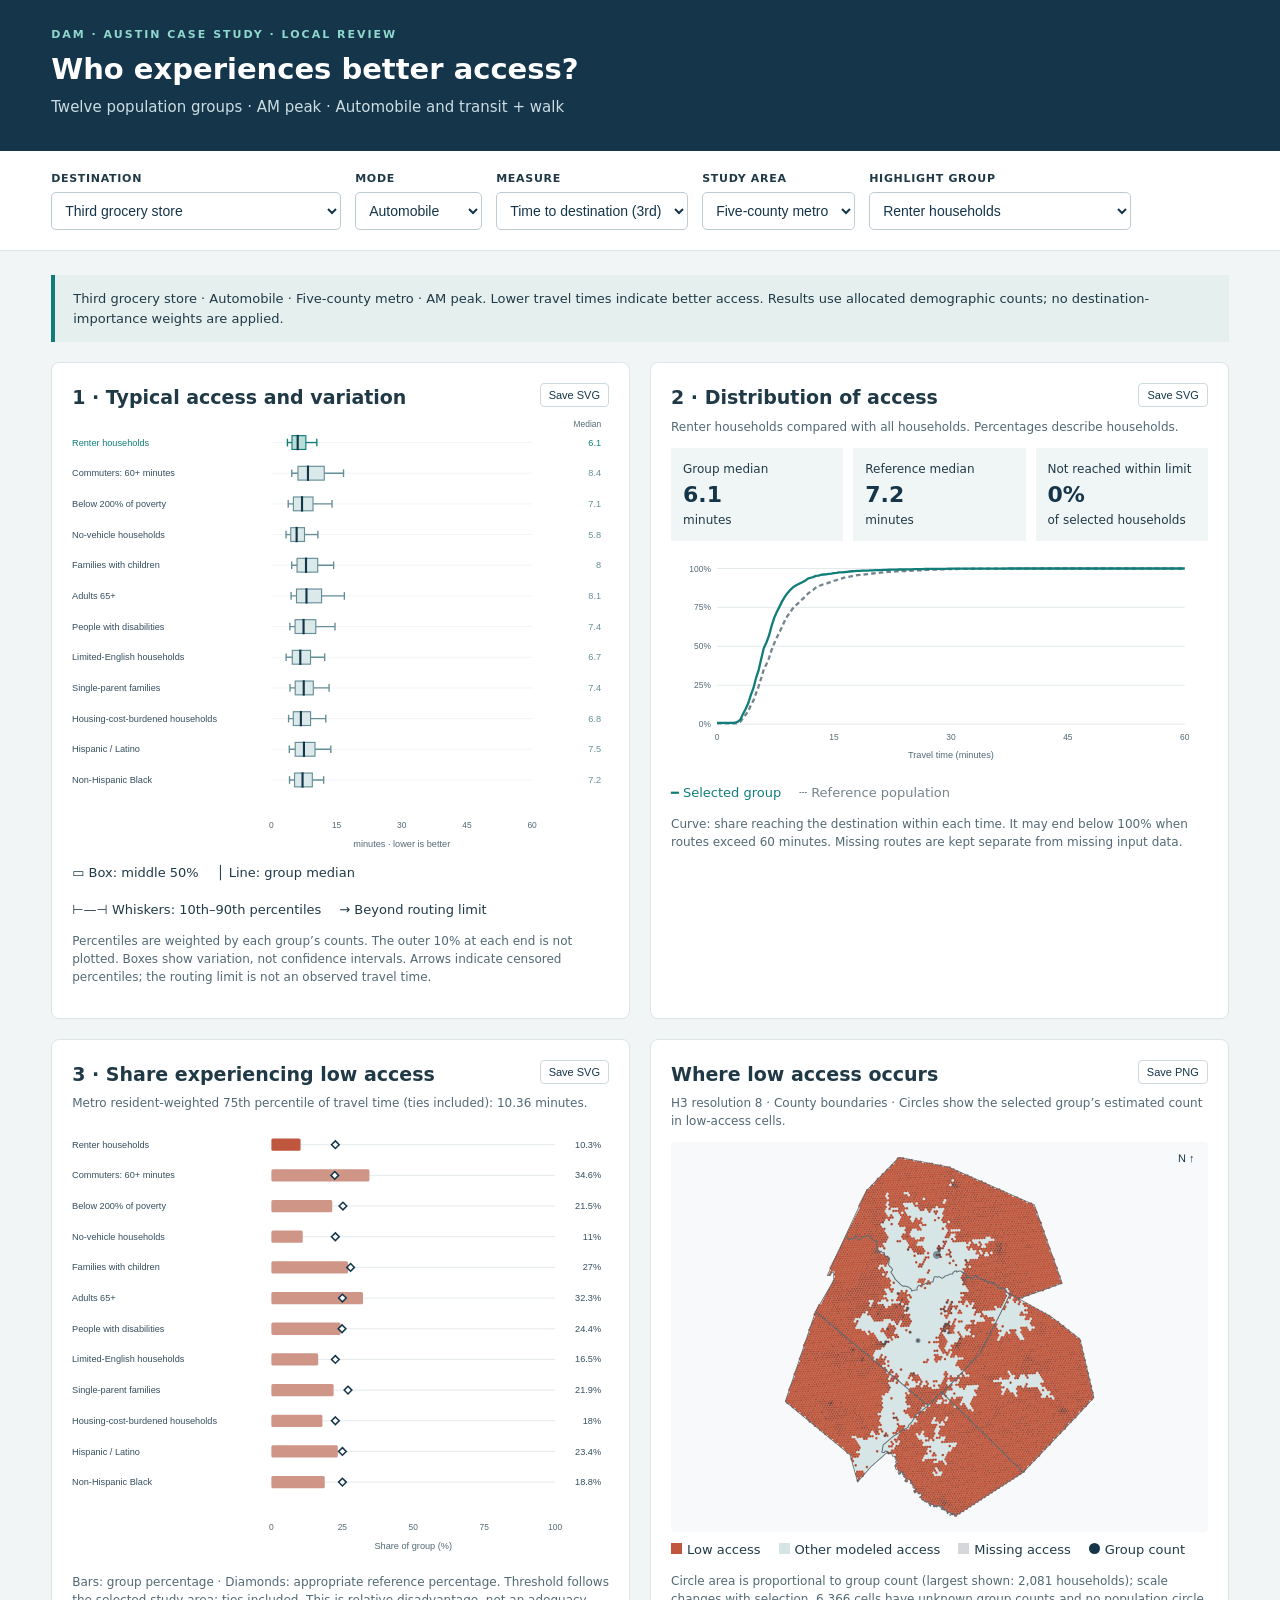
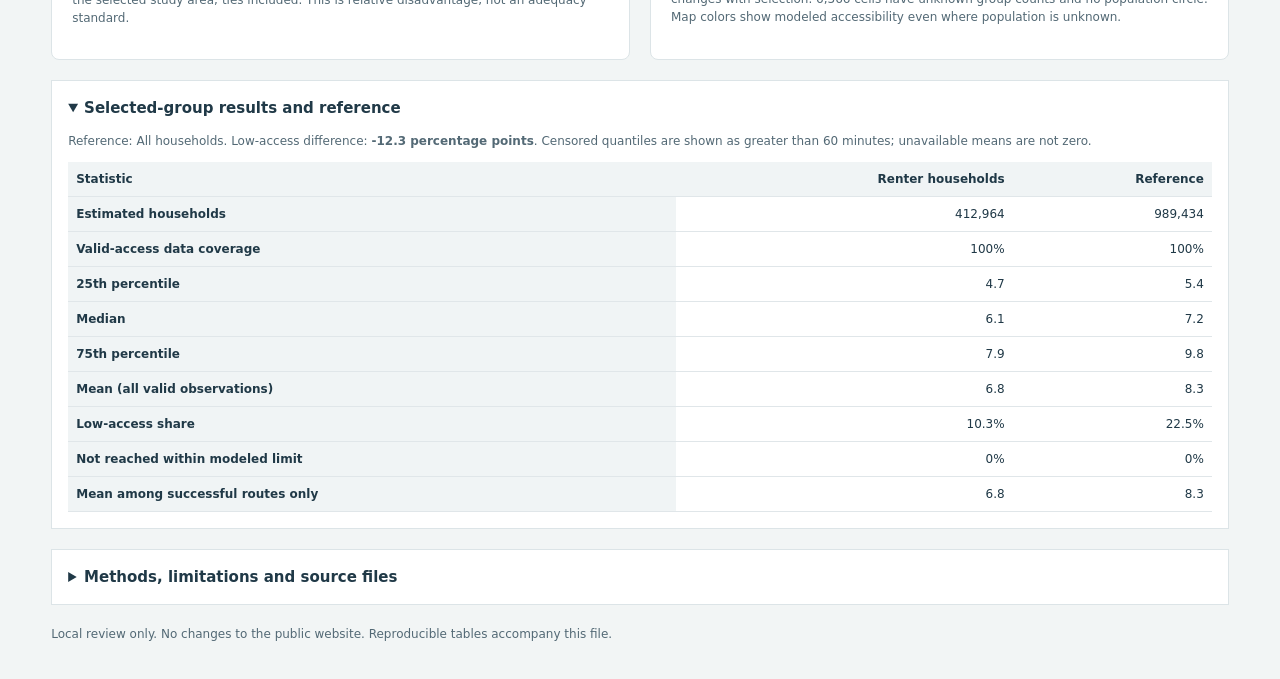
==== commit 20616571: "Refresh explorer with separate centers and updated clinic accessibility" ====
--- a/site/austin-explorer/population-review/review.html
+++ b/site/austin-explorer/population-review/review.html
@@ -11,7 +11,7 @@
 <section class="card"><div class="row"><h2>Where low access occurs</h2><button onclick="saveMap()">Save PNG</button></div><p class="sub">H3 resolution 8 · County boundaries · Circles show the selected group’s estimated count in low-access cells.</p><canvas id="map" aria-label="Map of low-access cells and selected group counts"></canvas><div class="legend"><span><i class="chip" style="background:#be573d"></i>Low access</span><span><i class="chip" style="background:#d5e4e5"></i>Other modeled access</span><span><i class="chip" style="background:#d5d7da"></i>Missing access</span><span><i class="chip" style="background:#15354a;border-radius:50%"></i>Group count</span></div><p id="mapnote" class="small"></p></section>
 </div><details open><summary>Selected-group results and reference</summary><div id="details"></div></details>
 <details><summary>Methods, limitations and source files</summary><p>Origin counts weight the access values already calculated at H3 resolution 8. Group selection changes the population summaries and map circles, not route times. The metro and Austin views use existing H3 membership. Destinations outside Austin remain available.</p><p>Low access: at or above the selected-area resident-weighted 75th percentile for travel times; at or below the 25th percentile for jobs and acreage. Ties remain together. When the supply threshold is zero, only zero supply is classified low. When the time threshold exceeds the routing limit, non-reached origins are low. Austin uses Austin percentiles; the metro uses metro percentiles. The threshold is fixed across groups within each selected area.</p><p>Non-reached travel times remain right-censored. Full-population time means are unavailable when any weighted observations exceed the limit. Conditional means describe only successful routes and can be biased toward better-served locations. Missing values are not zero, and missing access is excluded with its coverage reported. The distributions retain zero opportunity values.</p><p>Population: ACS 2020–2024 five-year estimates, allocated using a 2020 Census block population crosswalk. Household and family allocation uses population as a proxy. Disability counts are allocated from tracts. Cells without matched source-block points have unknown population; they are not interpreted as empty. Groups overlap. Accessibility is residential geographic potential, not measured individual travel or participation. Families with children means families with own children under 18. Single-parent families are the ACS no-spouse-present subset; unmarried partners may be present. Long commutes are usual one-way work trips of 60 minutes or more, not a geographic-distance measure; workers at home are excluded from this commute universe.</p><p>Transit results inherit supplied GTFS coverage, service-date and routing assumptions; this review does not validate the service calendar or model disability-specific barriers. Auto access for no-vehicle households is hypothetical. Park acreage measures reachable inventory supply, not quality, usable acreage, or acreage per resident. Counts and intervals are estimates, not precise individual outcomes.</p><p>References: <a href="https://dashboard.transitcenter.org/about">TransitCenter</a> · <a href="https://ipea.github.io/aopdata/articles/access_inequality.html">IPEA</a> · <a href="https://mobilizingjustice.ca/tools-and-guidelines/">Metrolinx / Mobilizing Justice</a> · <a href="https://doi.org/10.1007/s11116-023-10460-7">Karner, Pereira & Farber</a>.</p><p><a href="group_comparisons.csv">All group comparisons (CSV)</a> · <a href="quality_checks.csv">Input checks (CSV)</a> · <a href="manifest.json">Input provenance</a> · <a href="README.txt">Methods and rebuild instructions</a></p></details><p class="small">Local review only. No changes to the public website. Reproducible tables accompany this file.</p></main>
-<script id="dataset" type="application/json">{"groups":[{"id":"renter_households","label":"Renter households","unit":"households","reference":"total_households","reference_label":"All households"},{"id":"commute_60_plus","label":"Commuters: 60+ minutes","unit":"workers","reference":"commuting_workers","reference_label":"Workers commuting to work"},{"id":"below_200_poverty","label":"Below 200% of poverty","unit":"people","reference":"below_200_poverty_universe","reference_label":"People with poverty status"},{"id":"no_vehicle_households","label":"No-vehicle households","unit":"households","reference":"vehicle_household_universe","reference_label":"Households with vehicle data"},{"id":"families_with_own_children","label":"Families with children","unit":"families","reference":"total_families","reference_label":"All families"},{"id":"adults_65_plus","label":"Adults 65+","unit":"people","reference":"total_population","reference_label":"All residents"},{"id":"people_with_disability","label":"People with disabilities","unit":"people","reference":"disability_universe","reference_label":"Civilian noninstitutionalized population"},{"id":"limited_english_households","label":"Limited-English households","unit":"households","reference":"language_household_universe","reference_label":"Households with language data"},{"id":"single_parent_families","label":"Single-parent families","unit":"families","reference":"families_with_own_children","reference_label":"Families with own children under 18"},{"id":"housing_cost_30_plus","label":"Housing-cost-burdened households","unit":"households","reference":"housing_cost_known","reference_label":"Households with computable housing costs"},{"id":"hispanic_latino","label":"Hispanic / Latino","unit":"people","reference":"race_ethnicity_universe","reference_label":"All residents with race/ethnicity data"},{"id":"black_nh","label":"Non-Hispanic Black","unit":"people","reference":"race_ethnicity_universe","reference_label":"All residents with race/ethnicity data"}],"ids":["8848984001fffff","8848984003fffff","8848984005fffff","8848984007fffff","8848984009fffff","884898400bfffff","884898400dfffff","8848984011fffff","8848984013fffff","8848984015fffff","8848984017fffff","8848984019fffff","884898401bfffff","884898401dfffff","8848984021fffff","8848984023fffff","8848984025fffff","8848984027fffff","8848984029fffff","884898402bfffff","884898402dfffff","8848984031fffff","8848984033fffff","8848984035fffff","8848984037fffff","8848984039fffff","884898403bfffff","884898403dfffff","8848984041fffff","8848984043fffff","8848984045fffff","8848984047fffff","8848984049fffff","884898404bfffff","884898404dfffff","8848984051fffff","8848984053fffff","8848984055fffff","8848984057fffff","8848984059fffff","884898405bfffff","884898405dfffff","8848984061fffff","8848984063fffff","8848984065fffff","8848984067fffff","8848984069fffff","884898406bfffff","884898406dfffff","8848984081fffff","8848984083fffff","8848984085fffff","8848984087fffff","8848984089fffff","884898408bfffff","884898408dfffff","8848984091fffff","8848984093fffff","8848984095fffff","8848984097fffff","8848984099fffff","884898409bfffff","884898409dfffff","88489840a1fffff","88489840a3fffff","88489840a5fffff","88489840a7fffff","88489840a9fffff","88489840abfffff","88489840adfffff","88489840b1fffff","88489840b3fffff","88489840b5fffff","88489840b7fffff","88489840b9fffff","88489840bbfffff","88489840bdfffff","88489840c1fffff","88489840c3fffff","88489840c5fffff","88489840c7fffff","88489840c9fffff","88489840cbfffff","88489840cdfffff","88489840d1fffff","88489840d3fffff","88489840d5fffff","88489840d7fffff","88489840d9fffff","88489840dbfffff","88489840ddfffff","88489840e1fffff","88489840e3fffff","88489840e5fffff","88489840e7fffff","88489840e9fffff","88489840ebfffff","88489840edfffff","8848984101fffff","8848984103fffff","8848984105fffff","8848984107fffff","8848984109fffff","884898410bfffff","884898410dfffff","8848984111fffff","8848984113fffff","8848984115fffff","8848984117fffff","8848984119fffff","884898411bfffff","884898411dfffff","8848984121fffff","8848984123fffff","8848984125fffff","8848984127fffff","8848984129fffff","884898412bfffff","884898412dfffff","8848984131fffff","8848984133fffff","8848984135fffff","8848984137fffff","8848984139fffff","884898413bfffff","884898413dfffff","8848984141fffff","8848984143fffff","8848984145fffff","8848984147fffff","8848984149fffff","884898414bfffff","884898414dfffff","8848984151fffff","8848984153fffff","8848984155fffff","8848984157fffff","8848984159fffff","884898415bfffff","884898415dfffff","8848984161fffff","8848984163fffff","8848984165fffff","8848984167fffff","8848984169fffff","884898416bfffff","884898416dfffff","8848984181fffff","8848984183fffff","8848984185fffff","8848984187fffff","8848984189fffff","884898418bfffff","884898418dfffff","8848984191fffff","8848984193fffff","8848984195fffff","8848984197fffff","8848984199fffff","884898419bfffff","884898419dfffff","88489841a1fffff","88489841a3fffff","88489841a5fffff","88489841a7fffff","88489841a9fffff","88489841abfffff","88489841adfffff","88489841b1fffff","88489841b3fffff","88489841b5fffff","88489841b7fffff","88489841b9fffff","88489841bbfffff","88489841bdfffff","88489841c1fffff","88489841c3fffff","88489841c5fffff","88489841c7fffff","88489841c9fffff","88489841cbfffff","88489841cdfffff","88489841d1fffff","88489841d3fffff","88489841d5fffff","88489841d7fffff","88489841d9fffff","88489841dbfffff","88489841ddfffff","88489841e1fffff","88489841e3fffff","88489841e5fffff","88489841e7fffff","88489841e9fffff","88489841ebfffff","88489841edfffff","8848984201fffff","8848984203fffff","8848984205fffff","8848984207fffff","8848984209fffff","884898420bfffff","884898420dfffff","8848984211fffff","8848984213fffff","8848984215fffff","8848984217fffff","8848984219fffff","884898421bfffff","884898421dfffff","8848984221fffff","8848984223fffff","8848984225fffff","8848984227fffff","8848984229fffff","884898422bfffff","884898422dfffff","8848984231fffff","8848984233fffff","8848984235fffff","8848984237fffff","8848984239fffff","884898423bfffff","884898423dfffff","8848984241fffff","8848984243fffff","8848984245fffff","8848984247fffff","8848984249fffff","884898424bfffff","884898424dfffff","8848984251fffff","8848984253fffff","8848984255fffff","8848984257fffff","8848984259fffff","884898425bfffff","884898425dfffff","8848984261fffff","8848984263fffff","8848984265fffff","8848984267fffff","8848984269fffff","884898426bfffff","884898426dfffff","8848984281fffff","8848984283fffff","8848984285fffff","8848984287fffff","8848984289fffff","884898428bfffff","884898428dfffff","8848984291fffff","8848984293fffff","8848984295fffff","8848984297fffff","8848984299fffff","884898429bfffff","884898429dfffff","88489842a1fffff","88489842a3fffff","88489842a5fffff","88489842a7fffff","88489842a9fffff","88489842abfffff","88489842adfffff","88489842b1fffff","88489842b3fffff","88489842b5fffff","88489842b7fffff","88489842b9fffff","88489842bbfffff","88489842bdfffff","88489842c1fffff","88489842c3fffff","88489842c5fffff","88489842c7fffff","88489842c9fffff","88489842cbfffff","88489842cdfffff","88489842d1fffff","88489842d3fffff","88489842d5fffff","88489842d7fffff","88489842d9fffff","88489842dbfffff","88489842ddfffff","88489842e1fffff","88489842e3fffff","88489842e5fffff","88489842e7fffff","88489842e9fffff","88489842ebfffff","88489842edfffff","8848984301fffff","8848984303fffff","8848984305fffff","8848984307fffff","8848984309fffff","884898430bfffff","884898430dfffff","8848984311fffff","8848984313fffff","8848984315fffff","8848984317fffff","8848984319fffff","884898431bfffff","884898431dfffff","8848984321fffff","8848984323fffff","8848984325fffff","8848984327fffff","8848984329fffff","884898432bfffff","884898432dfffff","8848984331fffff","8848984333fffff","8848984335fffff","8848984337fffff","8848984339fffff","884898433bfffff","884898433dfffff","8848984341fffff","8848984343fffff","8848984345fffff","8848984347fffff","8848984349fffff","884898434bfffff","884898434dfffff","8848984351fffff","8848984353fffff","8848984355fffff","8848984357fffff","8848984359fffff","884898435bfffff","884898435dfffff","8848984361fffff","8848984363fffff","8848984365fffff","8848984367fffff","8848984369fffff","884898436bfffff","884898436dfffff","884898450dfffff","8848984521fffff","8848984525fffff","8848984527fffff","8848984529fffff","884898452dfffff","8848984541fffff","8848984545fffff","8848984547fffff","8848984549fffff","884898454bfffff","884898454dfffff","8848984561fffff","8848984563fffff","8848984565fffff","8848984567fffff","8848984569fffff","884898456bfffff","884898456dfffff","8848984701fffff","8848984705fffff","8848984707fffff","8848984709fffff","884898470dfffff","8848984721fffff","8848984723fffff","8848984725fffff","8848984727fffff","8848984729fffff","884898472bfffff","884898472dfffff","8848984735fffff","884898473dfffff","8848984741fffff","8848984743fffff","8848984745fffff","8848984747fffff","8848984749fffff","884898474bfffff","884898474dfffff","8848984761fffff","8848984763fffff","8848984765fffff","8848984767fffff","8848984769fffff","884898476bfffff","884898476dfffff","8848984801fffff","8848984803fffff","8848984805fffff","8848984807fffff","8848984809fffff","884898480bfffff","884898480dfffff","8848984811fffff","8848984813fffff","8848984815fffff","8848984817fffff","8848984819fffff","884898481bfffff","884898481dfffff","8848984821fffff","8848984823fffff","8848984825fffff","8848984827fffff","8848984829fffff","884898482bfffff","884898482dfffff","8848984831fffff","8848984833fffff","8848984835fffff","8848984837fffff","8848984839fffff","884898483bfffff","884898483dfffff","8848984841fffff","8848984843fffff","8848984845fffff","8848984847fffff","8848984849fffff","884898484bfffff","884898484dfffff","8848984851fffff","8848984853fffff","8848984855fffff","8848984857fffff","8848984859fffff","884898485bfffff","884898485dfffff","8848984861fffff","8848984863fffff","8848984865fffff","8848984867fffff","8848984869fffff","884898486bfffff","884898486dfffff","8848984881fffff","8848984883fffff","8848984885fffff","8848984887fffff","8848984889fffff","884898488bfffff","884898488dfffff","8848984891fffff","8848984893fffff","8848984895fffff","8848984897fffff","8848984899fffff","884898489bfffff","884898489dfffff","88489848a1fffff","88489848a3fffff","88489848a5fffff","88489848a7fffff","88489848a9fffff","88489848abfffff","88489848adfffff","88489848b1fffff","88489848b3fffff","88489848b5fffff","88489848b7fffff","88489848b9fffff","88489848bbfffff","88489848bdfffff","88489848c1fffff","88489848c3fffff","88489848c5fffff","88489848c7fffff","88489848c9fffff","88489848cbfffff","88489848cdfffff","88489848d1fffff","88489848d3fffff","88489848d5fffff","88489848d7fffff","88489848d9fffff","88489848dbfffff","88489848ddfffff","88489848e1fffff","88489848e3fffff","88489848e5fffff","88489848e7fffff","88489848e9fffff","88489848ebfffff","88489848edfffff","8848984901fffff","8848984903fffff","8848984905fffff","8848984907fffff","8848984909fffff","884898490bfffff","884898490dfffff","8848984911fffff","8848984913fffff","8848984915fffff","8848984917fffff","8848984919fffff","884898491bfffff","884898491dfffff","8848984921fffff","8848984923fffff","8848984925fffff","8848984927fffff","8848984929fffff","884898492bfffff","884898492dfffff","8848984931fffff","8848984933fffff","8848984935fffff","8848984937fffff","8848984939fffff","884898493bfffff","884898493dfffff","8848984941fffff","8848984943fffff","8848984945fffff","8848984947fffff","8848984949fffff","884898494bfffff","884898494dfffff","8848984951fffff","8848984953fffff","8848984955fffff","8848984957fffff","8848984959fffff","884898495bfffff","884898495dfffff","8848984961fffff","8848984963fffff","8848984965fffff","8848984967fffff","8848984969fffff","884898496bfffff","884898496dfffff","8848984981fffff","8848984983fffff","8848984985fffff","8848984987fffff","8848984989fffff","884898498bfffff","884898498dfffff","8848984991fffff","8848984993fffff","8848984995fffff","8848984997fffff","8848984999fffff","884898499bfffff","884898499dfffff","88489849a1fffff","88489849a3fffff","88489849a5fffff","88489849a7fffff","88489849a9fffff","88489849abfffff","88489849adfffff","88489849b1fffff","88489849b3fffff","88489849b5fffff","88489849b7fffff","88489849b9fffff","88489849bbfffff","88489849bdfffff","88489849c1fffff","88489849c3fffff","88489849c5fffff","88489849c7fffff","88489849c9fffff","88489849cbfffff","88489849cdfffff","88489849d1fffff","88489849d3fffff","88489849d5fffff","88489849d7fffff","88489849d9fffff","88489849dbfffff","88489849ddfffff","88489849e1fffff","88489849e3fffff","88489849e5fffff","88489849e7fffff","88489849e9fffff","88489849ebfffff","88489849edfffff","8848984a01fffff","8848984a03fffff","8848984a05fffff","8848984a07fffff","8848984a09fffff","8848984a0bfffff","8848984a0dfffff","8848984a11fffff","8848984a13fffff","8848984a15fffff","8848984a17fffff","8848984a19fffff","8848984a1bfffff","8848984a1dfffff","8848984a21fffff","8848984a23fffff","8848984a25fffff","8848984a27fffff","8848984a29fffff","8848984a2bfffff","8848984a2dfffff","8848984a31fffff","8848984a33fffff","8848984a35fffff","8848984a37fffff","8848984a39fffff","8848984a3bfffff","8848984a3dfffff","8848984a41fffff","8848984a43fffff","8848984a45fffff","8848984a47fffff","8848984a49fffff","8848984a4bfffff","8848984a4dfffff","8848984a51fffff","8848984a53fffff","8848984a55fffff","8848984a57fffff","8848984a59fffff","8848984a5bfffff","8848984a5dfffff","8848984a61fffff","8848984a63fffff","8848984a65fffff","8848984a67fffff","8848984a69fffff","8848984a6bfffff","8848984a6dfffff","8848984a81fffff","8848984a83fffff","8848984a85fffff","8848984a87fffff","8848984a89fffff","8848984a8bfffff","8848984a8dfffff","8848984a91fffff","8848984a93fffff","8848984a95fffff","8848984a97fffff","8848984a99fffff","8848984a9bfffff","8848984a9dfffff","8848984aa1fffff","8848984aa3fffff","8848984aa5fffff","8848984aa7fffff","8848984aa9fffff","8848984aabfffff","8848984aadfffff","8848984ab1fffff","8848984ab3fffff","8848984ab5fffff","8848984ab7fffff","8848984ab9fffff","8848984abbfffff","8848984abdfffff","8848984ac1fffff","8848984ac3fffff","8848984ac5fffff","8848984ac7fffff","8848984ac9fffff","8848984acbfffff","8848984acdfffff","8848984ad1fffff","8848984ad3fffff","8848984ad5fffff","8848984ad7fffff","8848984ad9fffff","8848984adbfffff","8848984addfffff","8848984ae1fffff","8848984ae3fffff","8848984ae5fffff","8848984ae7fffff","8848984ae9fffff","8848984aebfffff","8848984aedfffff","8848984b01fffff","8848984b03fffff","8848984b05fffff","8848984b07fffff","8848984b09fffff","8848984b0bfffff","8848984b0dfffff","8848984b11fffff","8848984b13fffff","8848984b15fffff","8848984b17fffff","8848984b19fffff","8848984b1bfffff","8848984b1dfffff","8848984b21fffff","8848984b23fffff","8848984b25fffff","8848984b27fffff","8848984b29fffff","8848984b2bfffff","8848984b2dfffff","8848984b31fffff","8848984b33fffff","8848984b35fffff","8848984b37fffff","8848984b39fffff","8848984b3bfffff","8848984b3dfffff","8848984b41fffff","8848984b43fffff","8848984b45fffff","8848984b47fffff","8848984b49fffff","8848984b4bfffff","8848984b4dfffff","8848984b51fffff","8848984b53fffff","8848984b55fffff","8848984b57fffff","8848984b59fffff","8848984b5bfffff","8848984b5dfffff","8848984b61fffff","8848984b63fffff","8848984b65fffff","8848984b67fffff","8848984b69fffff","8848984b6bfffff","8848984b6dfffff","8848984c01fffff","8848984c03fffff","8848984c05fffff","8848984c07fffff","8848984c09fffff","8848984c0bfffff","8848984c0dfffff","8848984c1dfffff","8848984c21fffff","8848984c23fffff","8848984c25fffff","8848984c27fffff","8848984c29fffff","8848984c2bfffff","8848984c2dfffff","8848984c31fffff","8848984c35fffff","8848984c37fffff","8848984c39fffff","8848984c3dfffff","8848984c41fffff","8848984c43fffff","8848984c45fffff","8848984c47fffff","8848984c49fffff","8848984c4bfffff","8848984c4dfffff","8848984c51fffff","8848984c55fffff","8848984c57fffff","8848984c59fffff","8848984c5bfffff","8848984c5dfffff","8848984c61fffff","8848984c63fffff","8848984c65fffff","8848984c67fffff","8848984c69fffff","8848984c6bfffff","8848984c6dfffff","8848984d01fffff","8848984d03fffff","8848984d05fffff","8848984d07fffff","8848984d09fffff","8848984d0bfffff","8848984d0dfffff","8848984d11fffff","8848984d13fffff","8848984d15fffff","8848984d17fffff","8848984d19fffff","8848984d1bfffff","8848984d1dfffff","8848984d21fffff","8848984d23fffff","8848984d25fffff","8848984d27fffff","8848984d29fffff","8848984d2bfffff","8848984d2dfffff","8848984d39fffff","8848984d3bfffff","8848984d3dfffff","8848984d41fffff","8848984d43fffff","8848984d45fffff","8848984d47fffff","8848984d49fffff","8848984d4bfffff","8848984d4dfffff","8848984d51fffff","8848984d53fffff","8848984d55fffff","8848984d57fffff","8848984d59fffff","8848984d5bfffff","8848984d5dfffff","8848984d61fffff","8848984d63fffff","8848984d65fffff","8848984d67fffff","8848984d69fffff","8848984d6bfffff","8848984d6dfffff","8848984dc1fffff","8848984dc9fffff","8848984dcbfffff","8848984dcdfffff","8848984e01fffff","8848984e03fffff","8848984e05fffff","8848984e07fffff","8848984e09fffff","8848984e0bfffff","8848984e0dfffff","8848984e11fffff","8848984e13fffff","8848984e15fffff","8848984e17fffff","8848984e19fffff","8848984e1bfffff","8848984e1dfffff","8848984e21fffff","8848984e23fffff","8848984e25fffff","8848984e27fffff","8848984e29fffff","8848984e2bfffff","8848984e2dfffff","8848984e31fffff","8848984e33fffff","8848984e35fffff","8848984e37fffff","8848984e39fffff","8848984e3bfffff","8848984e3dfffff","8848984e41fffff","8848984e43fffff","8848984e45fffff","8848984e47fffff","8848984e49fffff","8848984e4bfffff","8848984e4dfffff","8848984e51fffff","8848984e53fffff","8848984e55fffff","8848984e57fffff","8848984e59fffff","8848984e5bfffff","8848984e5dfffff","8848984e61fffff","8848984e63fffff","8848984e65fffff","8848984e67fffff","8848984e69fffff","8848984e6bfffff","8848984e6dfffff","8848984ee5fffff","8848984ee9fffff","8848984eedfffff","8848984f01fffff","8848984f03fffff","8848984f05fffff","8848984f07fffff","8848984f09fffff","8848984f0bfffff","8848984f0dfffff","8848984f11fffff","8848984f13fffff","8848984f15fffff","8848984f17fffff","8848984f19fffff","8848984f1bfffff","8848984f1dfffff","8848984f21fffff","8848984f23fffff","8848984f25fffff","8848984f27fffff","8848984f29fffff","8848984f2bfffff","8848984f2dfffff","8848984f31fffff","8848984f33fffff","8848984f35fffff","8848984f37fffff","8848984f39fffff","8848984f3bfffff","8848984f3dfffff","8848984f41fffff","8848984f43fffff","8848984f45fffff","8848984f47fffff","8848984f49fffff","8848984f4bfffff","8848984f4dfffff","8848984f51fffff","8848984f53fffff","8848984f55fffff","8848984f57fffff","8848984f59fffff","8848984f5bfffff","8848984f5dfffff","8848984f61fffff","8848984f63fffff","8848984f65fffff","8848984f67fffff","8848984f69fffff","8848984f6bfffff","8848984f6dfffff","8848985001fffff","8848985003fffff","8848985005fffff","8848985007fffff","8848985009fffff","884898500bfffff","884898500dfffff","8848985011fffff","8848985013fffff","8848985015fffff","8848985017fffff","8848985019fffff","884898501bfffff","884898501dfffff","8848985021fffff","8848985023fffff","8848985025fffff","8848985027fffff","8848985029fffff","884898502bfffff","884898502dfffff","8848985031fffff","8848985033fffff","8848985035fffff","8848985037fffff","8848985039fffff","884898503bfffff","884898503dfffff","8848985041fffff","8848985043fffff","8848985045fffff","8848985047fffff","8848985049fffff","884898504bfffff","884898504dfffff","8848985051fffff","8848985053fffff","8848985055fffff","8848985057fffff","8848985059fffff","884898505bfffff","884898505dfffff","8848985061fffff","8848985063fffff","8848985065fffff","8848985067fffff","8848985069fffff","884898506bfffff","884898506dfffff","8848985081fffff","8848985083fffff","8848985085fffff","8848985087fffff","8848985089fffff","884898508bfffff","884898508dfffff","8848985091fffff","8848985093fffff","8848985095fffff","8848985097fffff","8848985099fffff","884898509bfffff","884898509dfffff","88489850a1fffff","88489850a3fffff","88489850a5fffff","88489850a7fffff","88489850a9fffff","88489850abfffff","88489850adfffff","88489850b1fffff","88489850b3fffff","88489850b5fffff","88489850b7fffff","88489850b9fffff","88489850bbfffff","88489850bdfffff","88489850c1fffff","88489850c3fffff","88489850c5fffff","88489850c7fffff","88489850c9fffff","88489850cbfffff","88489850cdfffff","88489850d1fffff","88489850d3fffff","88489850d5fffff","88489850d7fffff","88489850d9fffff","88489850dbfffff","88489850ddfffff","88489850e1fffff","88489850e3fffff","88489850e5fffff","88489850e7fffff","88489850e9fffff","88489850ebfffff","88489850edfffff","8848985101fffff","8848985103fffff","8848985105fffff","8848985107fffff","8848985109fffff","884898510bfffff","884898510dfffff","8848985111fffff","8848985113fffff","8848985115fffff","8848985117fffff","8848985119fffff","884898511bfffff","884898511dfffff","8848985121fffff","8848985123fffff","8848985125fffff","8848985127fffff","8848985129fffff","884898512bfffff","884898512dfffff","8848985131fffff","8848985133fffff","8848985135fffff","8848985137fffff","8848985139fffff","884898513bfffff","884898513dfffff","8848985141fffff","8848985143fffff","8848985145fffff","8848985147fffff","8848985149fffff","884898514bfffff","884898514dfffff","8848985151fffff","8848985153fffff","8848985155fffff","8848985157fffff","8848985159fffff","884898515bfffff","884898515dfffff","8848985161fffff","8848985163fffff","8848985165fffff","8848985167fffff","8848985169fffff","884898516bfffff","884898516dfffff","8848985181fffff","8848985183fffff","8848985185fffff","8848985187fffff","8848985189fffff","884898518bfffff","884898518dfffff","8848985191fffff","8848985193fffff","8848985195fffff","8848985197fffff","8848985199fffff","884898519bfffff","884898519dfffff","88489851a1fffff","88489851a3fffff","88489851a5fffff","88489851a7fffff","88489851a9fffff","88489851abfffff","88489851adfffff","88489851b1fffff","88489851b3fffff","88489851b5fffff","88489851b7fffff","88489851b9fffff","88489851bbfffff","88489851bdfffff","88489851c1fffff","88489851c3fffff","88489851c5fffff","88489851c7fffff","88489851c9fffff","88489851cbfffff","88489851cdfffff","88489851d1fffff","88489851d3fffff","88489851d5fffff","88489851d7fffff","88489851d9fffff","88489851dbfffff","88489851ddfffff","88489851e1fffff","88489851e3fffff","88489851e5fffff","88489851e7fffff","88489851e9fffff","88489851ebfffff","88489851edfffff","8848985201fffff","8848985203fffff","8848985205fffff","8848985207fffff","8848985209fffff","884898520bfffff","884898520dfffff","8848985211fffff","8848985213fffff","8848985215fffff","8848985217fffff","8848985219fffff","884898521bfffff","884898521dfffff","8848985221fffff","8848985223fffff","8848985225fffff","8848985227fffff","8848985229fffff","884898522bfffff","884898522dfffff","8848985231fffff","8848985233fffff","8848985235fffff","8848985237fffff","8848985239fffff","884898523bfffff","884898523dfffff","8848985241fffff","8848985243fffff","8848985245fffff","8848985247fffff","8848985249fffff","884898524bfffff","884898524dfffff","8848985251fffff","8848985253fffff","8848985255fffff","8848985257fffff","8848985259fffff","884898525bfffff","884898525dfffff","8848985261fffff","8848985263fffff","8848985265fffff","8848985267fffff","8848985269fffff","884898526bfffff","884898526dfffff","8848985281fffff","8848985283fffff","8848985285fffff","8848985287fffff","8848985289fffff","884898528bfffff","884898528dfffff","8848985291fffff","8848985293fffff","8848985295fffff","8848985297fffff","8848985299fffff","884898529bfffff","884898529dfffff","88489852a1fffff","88489852a3fffff","88489852a5fffff","88489852a7fffff","88489852a9fffff","88489852abfffff","88489852adfffff","88489852b1fffff","88489852b3fffff","88489852b5fffff","88489852b7fffff","88489852b9fffff","88489852bbfffff","88489852bdfffff","88489852c1fffff","88489852c3fffff","88489852c5fffff","88489852c7fffff","88489852c9fffff","88489852cbfffff","88489852cdfffff","88489852d1fffff","88489852d3fffff","88489852d5fffff","88489852d7fffff","88489852d9fffff","88489852dbfffff","88489852ddfffff","88489852e1fffff","88489852e3fffff","88489852e5fffff","88489852e7fffff","88489852e9fffff","88489852ebfffff","88489852edfffff","8848985301fffff","8848985303fffff","8848985305fffff","8848985307fffff","8848985309fffff","884898530bfffff","884898530dfffff","8848985311fffff","8848985313fffff","8848985315fffff","8848985317fffff","8848985319fffff","884898531bfffff","884898531dfffff","8848985321fffff","8848985323fffff","8848985325fffff","8848985327fffff","8848985329fffff","884898532bfffff","884898532dfffff","8848985331fffff","8848985333fffff","8848985335fffff","8848985337fffff","8848985339fffff","884898533bfffff","884898533dfffff","8848985341fffff","8848985343fffff","8848985345fffff","8848985347fffff","8848985349fffff","884898534bfffff","884898534dfffff","8848985351fffff","8848985353fffff","8848985355fffff","8848985357fffff","8848985359fffff","884898535bfffff","884898535dfffff","8848985361fffff","8848985363fffff","8848985365fffff","8848985367fffff","8848985369fffff","884898536bfffff","884898536dfffff","8848985405fffff","884898540dfffff","8848985421fffff","8848985423fffff","8848985425fffff","8848985427fffff","8848985429fffff","884898542bfffff","884898542dfffff","8848985441fffff","8848985445fffff","8848985447fffff","8848985449fffff","884898544dfffff","8848985461fffff","8848985463fffff","8848985465fffff","8848985467fffff","8848985469fffff","884898546bfffff","884898546dfffff","8848985501fffff","8848985503fffff","8848985505fffff","8848985507fffff","8848985509fffff","884898550bfffff","884898550dfffff","8848985511fffff","8848985513fffff","8848985515fffff","8848985517fffff","8848985519fffff","884898551bfffff","884898551dfffff","8848985521fffff","8848985523fffff","8848985525fffff","8848985527fffff","8848985529fffff","884898552bfffff","884898552dfffff","8848985531fffff","8848985533fffff","8848985535fffff","8848985537fffff","8848985539fffff","884898553bfffff","884898553dfffff","8848985541fffff","8848985543fffff","8848985545fffff","8848985547fffff","8848985549fffff","884898554bfffff","884898554dfffff","8848985551fffff","8848985553fffff","8848985555fffff","8848985557fffff","8848985559fffff","884898555bfffff","884898555dfffff","8848985561fffff","8848985563fffff","8848985565fffff","8848985567fffff","8848985569fffff","884898556bfffff","884898556dfffff","8848985585fffff","884898558dfffff","88489855a1fffff","88489855a3fffff","88489855a5fffff","88489855a7fffff","88489855a9fffff","88489855abfffff","88489855adfffff","88489855c1fffff","88489855c5fffff","88489855c7fffff","88489855c9fffff","88489855cdfffff","88489855e1fffff","88489855e3fffff","88489855e5fffff","88489855e7fffff","88489855e9fffff","88489855ebfffff","88489855edfffff","8848985605fffff","884898560dfffff","8848985621fffff","8848985623fffff","8848985625fffff","8848985627fffff","8848985629fffff","884898562bfffff","884898562dfffff","8848985641fffff","8848985645fffff","8848985647fffff","8848985649fffff","884898564dfffff","8848985661fffff","8848985663fffff","8848985665fffff","8848985667fffff","8848985669fffff","884898566bfffff","884898566dfffff","8848985701fffff","8848985703fffff","8848985705fffff","8848985707fffff","8848985709fffff","884898570bfffff","884898570dfffff","8848985711fffff","8848985713fffff","8848985715fffff","8848985717fffff","8848985719fffff","884898571bfffff","884898571dfffff","8848985721fffff","8848985723fffff","8848985725fffff","8848985727fffff","8848985729fffff","884898572bfffff","884898572dfffff","8848985731fffff","8848985733fffff","8848985735fffff","8848985737fffff","8848985739fffff","884898573bfffff","884898573dfffff","8848985741fffff","8848985743fffff","8848985745fffff","8848985747fffff","8848985749fffff","884898574bfffff","884898574dfffff","8848985751fffff","8848985753fffff","8848985755fffff","8848985757fffff","8848985759fffff","884898575bfffff","884898575dfffff","8848985761fffff","8848985763fffff","8848985765fffff","8848985767fffff","8848985769fffff","884898576bfffff","884898576dfffff","8848985801fffff","8848985803fffff","8848985805fffff","8848985807fffff","8848985809fffff","884898580bfffff","884898580dfffff","8848985811fffff","8848985813fffff","8848985815fffff","8848985817fffff","8848985819fffff","884898581bfffff","884898581dfffff","8848985821fffff","8848985823fffff","8848985825fffff","8848985827fffff","8848985829fffff","884898582bfffff","884898582dfffff","8848985831fffff","8848985833fffff","8848985835fffff","8848985837fffff","8848985839fffff","884898583bfffff","884898583dfffff","8848985841fffff","8848985843fffff","8848985845fffff","8848985847fffff","8848985849fffff","884898584bfffff","884898584dfffff","8848985851fffff","8848985853fffff","8848985855fffff","8848985857fffff","8848985859fffff","884898585bfffff","884898585dfffff","8848985861fffff","8848985863fffff","8848985865fffff","8848985867fffff","8848985869fffff","884898586bfffff","884898586dfffff","8848985881fffff","8848985883fffff","8848985885fffff","8848985887fffff","8848985889fffff","884898588bfffff","884898588dfffff","8848985891fffff","8848985893fffff","8848985895fffff","8848985897fffff","8848985899fffff","884898589bfffff","884898589dfffff","88489858a1fffff","88489858a3fffff","88489858a5fffff","88489858a7fffff","88489858a9fffff","88489858abfffff","88489858adfffff","88489858b1fffff","88489858b3fffff","88489858b5fffff","88489858b7fffff","88489858b9fffff","88489858bbfffff","88489858bdfffff","88489858c1fffff","88489858c3fffff","88489858c5fffff","88489858c7fffff","88489858c9fffff","88489858cbfffff","88489858cdfffff","88489858d1fffff","88489858d3fffff","88489858d5fffff","88489858d7fffff","88489858d9fffff","88489858dbfffff","88489858ddfffff","88489858e1fffff","88489858e3fffff","88489858e5fffff","88489858e7fffff","88489858e9fffff","88489858ebfffff","88489858edfffff","8848985901fffff","8848985903fffff","8848985905fffff","8848985907fffff","8848985909fffff","884898590bfffff","884898590dfffff","8848985911fffff","8848985913fffff","8848985915fffff","8848985917fffff","8848985919fffff","884898591bfffff","884898591dfffff","8848985921fffff","8848985923fffff","8848985925fffff","8848985927fffff","8848985929fffff","884898592bfffff","884898592dfffff","8848985931fffff","8848985933fffff","8848985935fffff","8848985937fffff","8848985939fffff","884898593bfffff","884898593dfffff","8848985941fffff","8848985943fffff","8848985945fffff","8848985947fffff","8848985949fffff","884898594bfffff","884898594dfffff","8848985951fffff","8848985953fffff","8848985955fffff","8848985957fffff","8848985959fffff","884898595bfffff","884898595dfffff","8848985961fffff","8848985963fffff","8848985965fffff","8848985967fffff","8848985969fffff","884898596bfffff","884898596dfffff","8848985981fffff","8848985983fffff","8848985985fffff","8848985987fffff","8848985989fffff","884898598bfffff","884898598dfffff","8848985991fffff","8848985993fffff","8848985995fffff","8848985997fffff","8848985999fffff","884898599bfffff","884898599dfffff","88489859a1fffff","88489859a3fffff","88489859a5fffff","88489859a7fffff","88489859a9fffff","88489859abfffff","88489859adfffff","88489859b1fffff","88489859b3fffff","88489859b5fffff","88489859b7fffff","88489859b9fffff","88489859bbfffff","88489859bdfffff","88489859c1fffff","88489859c3fffff","88489859c5fffff","88489859c7fffff","88489859c9fffff","88489859cbfffff","88489859cdfffff","88489859d1fffff","88489859d3fffff","88489859d5fffff","88489859d7fffff","88489859d9fffff","88489859dbfffff","88489859ddfffff","88489859e1fffff","88489859e3fffff","88489859e5fffff","88489859e7fffff","88489859e9fffff","88489859ebfffff","88489859edfffff","8848985a01fffff","8848985a03fffff","8848985a05fffff","8848985a07fffff","8848985a09fffff","8848985a0bfffff","8848985a0dfffff","8848985a11fffff","8848985a13fffff","8848985a15fffff","8848985a17fffff","8848985a19fffff","8848985a1bfffff","8848985a1dfffff","8848985a21fffff","8848985a23fffff","8848985a25fffff","8848985a27fffff","8848985a29fffff","8848985a2bfffff","8848985a2dfffff","8848985a31fffff","8848985a33fffff","8848985a35fffff","8848985a37fffff","8848985a39fffff","8848985a3bfffff","8848985a3dfffff","8848985a41fffff","8848985a43fffff","8848985a45fffff","8848985a47fffff","8848985a49fffff","8848985a4bfffff","8848985a4dfffff","8848985a51fffff","8848985a53fffff","8848985a55fffff","8848985a57fffff","8848985a59fffff","8848985a5bfffff","8848985a5dfffff","8848985a61fffff","8848985a63fffff","8848985a65fffff","8848985a67fffff","8848985a69fffff","8848985a6bfffff","8848985a6dfffff","8848985a81fffff","8848985a83fffff","8848985a85fffff","8848985a87fffff","8848985a89fffff","8848985a8bfffff","8848985a8dfffff","8848985a91fffff","8848985a93fffff","8848985a95fffff","8848985a97fffff","8848985a99fffff","8848985a9bfffff","8848985a9dfffff","8848985aa1fffff","8848985aa3fffff","8848985aa5fffff","8848985aa7fffff","8848985aa9fffff","8848985aabfffff","8848985aadfffff","8848985ab1fffff","8848985ab3fffff","8848985ab5fffff","8848985ab7fffff","8848985ab9fffff","8848985abbfffff","8848985abdfffff","8848985ac1fffff","8848985ac3fffff","8848985ac5fffff","8848985ac7fffff","8848985ac9fffff","8848985acbfffff","8848985acdfffff","8848985ad1fffff","8848985ad3fffff","8848985ad5fffff","8848985ad7fffff","8848985ad9fffff","8848985adbfffff","8848985addfffff","8848985ae1fffff","8848985ae3fffff","8848985ae5fffff","8848985ae7fffff","8848985ae9fffff","8848985aebfffff","8848985aedfffff","8848985b01fffff","8848985b03fffff","8848985b05fffff","8848985b07fffff","8848985b09fffff","8848985b0bfffff","8848985b0dfffff","8848985b11fffff","8848985b13fffff","8848985b15fffff","8848985b17fffff","8848985b19fffff","8848985b1bfffff","8848985b1dfffff","8848985b21fffff","8848985b23fffff","8848985b25fffff","8848985b27fffff","8848985b29fffff","8848985b2bfffff","8848985b2dfffff","8848985b31fffff","8848985b33fffff","8848985b35fffff","8848985b37fffff","8848985b39fffff","8848985b3bfffff","8848985b3dfffff","8848985b41fffff","8848985b43fffff","8848985b45fffff","8848985b47fffff","8848985b49fffff","8848985b4bfffff","8848985b4dfffff","8848985b51fffff","8848985b53fffff","8848985b55fffff","8848985b57fffff","8848985b59fffff","8848985b5bfffff","8848985b5dfffff","8848985b61fffff","8848985b63fffff","8848985b65fffff","8848985b67fffff","8848985b69fffff","8848985b6bfffff","8848985b6dfffff","884898c001fffff","884898c003fffff","884898c005fffff","884898c007fffff","884898c009fffff","884898c00bfffff","884898c00dfffff","884898c011fffff","884898c013fffff","884898c015fffff","884898c017fffff","884898c019fffff","884898c01bfffff","884898c01dfffff","884898c021fffff","884898c023fffff","884898c025fffff","884898c027fffff","884898c029fffff","884898c02bfffff","884898c02dfffff","884898c031fffff","884898c033fffff","884898c035fffff","884898c037fffff","884898c039fffff","884898c03bfffff","884898c03dfffff","884898c041fffff","884898c043fffff","884898c045fffff","884898c047fffff","884898c049fffff","884898c04bfffff","884898c04dfffff","884898c051fffff","884898c053fffff","884898c055fffff","884898c057fffff","884898c059fffff","884898c05bfffff","884898c05dfffff","884898c061fffff","884898c063fffff","884898c065fffff","884898c067fffff","884898c069fffff","884898c06bfffff","884898c06dfffff","884898c081fffff","884898c083fffff","884898c085fffff","884898c087fffff","884898c089fffff","884898c08bfffff","884898c08dfffff","884898c095fffff","884898c099fffff","884898c09dfffff","884898c0a1fffff","884898c0a3fffff","884898c0a5fffff","884898c0a7fffff","884898c0a9fffff","884898c0abfffff","884898c0adfffff","884898c0b1fffff","884898c0b3fffff","884898c0b5fffff","884898c0b7fffff","884898c0b9fffff","884898c0bbfffff","884898c0bdfffff","884898c0c1fffff","884898c0c3fffff","884898c0c5fffff","884898c0c7fffff","884898c0c9fffff","884898c0cbfffff","884898c0cdfffff","884898c0d1fffff","884898c0d3fffff","884898c0d5fffff","884898c0d7fffff","884898c0d9fffff","884898c0dbfffff","884898c0ddfffff","884898c0e1fffff","884898c0e3fffff","884898c0e5fffff","884898c0e7fffff","884898c0e9fffff","884898c0ebfffff","884898c0edfffff","884898c101fffff","884898c103fffff","884898c105fffff","884898c107fffff","884898c109fffff","884898c10bfffff","884898c10dfffff","884898c111fffff","884898c113fffff","884898c115fffff","884898c117fffff","884898c119fffff","884898c11bfffff","884898c11dfffff","884898c121fffff","884898c123fffff","884898c125fffff","884898c127fffff","884898c129fffff","884898c12bfffff","884898c12dfffff","884898c131fffff","884898c133fffff","884898c135fffff","884898c137fffff","884898c139fffff","884898c13bfffff","884898c13dfffff","884898c141fffff","884898c143fffff","884898c145fffff","884898c147fffff","884898c149fffff","884898c14bfffff","884898c14dfffff","884898c151fffff","884898c153fffff","884898c155fffff","884898c157fffff","884898c159fffff","884898c15bfffff","884898c15dfffff","884898c161fffff","884898c163fffff","884898c165fffff","884898c167fffff","884898c169fffff","884898c16bfffff","884898c16dfffff","884898c181fffff","884898c183fffff","884898c185fffff","884898c187fffff","884898c189fffff","884898c18bfffff","884898c18dfffff","884898c191fffff","884898c193fffff","884898c195fffff","884898c197fffff","884898c199fffff","884898c19bfffff","884898c19dfffff","884898c1a1fffff","884898c1a3fffff","884898c1a5fffff","884898c1a7fffff","884898c1a9fffff","884898c1abfffff","884898c1adfffff","884898c1b1fffff","884898c1b3fffff","884898c1b5fffff","884898c1b7fffff","884898c1b9fffff","884898c1bbfffff","884898c1bdfffff","884898c1c1fffff","884898c1c3fffff","884898c1c5fffff","884898c1c7fffff","884898c1c9fffff","884898c1cbfffff","884898c1cdfffff","884898c1d1fffff","884898c1d3fffff","884898c1d5fffff","884898c1d7fffff","884898c1d9fffff","884898c1dbfffff","884898c1ddfffff","884898c1e1fffff","884898c1e3fffff","884898c1e5fffff","884898c1e7fffff","884898c1e9fffff","884898c1ebfffff","884898c1edfffff","884898c201fffff","884898c203fffff","884898c205fffff","884898c207fffff","884898c209fffff","884898c20bfffff","884898c20dfffff","884898c211fffff","884898c213fffff","884898c215fffff","884898c217fffff","884898c219fffff","884898c21bfffff","884898c21dfffff","884898c221fffff","884898c223fffff","884898c225fffff","884898c227fffff","884898c229fffff","884898c22bfffff","884898c22dfffff","884898c231fffff","884898c233fffff","884898c235fffff","884898c237fffff","884898c239fffff","884898c23bfffff","884898c23dfffff","884898c241fffff","884898c243fffff","884898c245fffff","884898c247fffff","884898c249fffff","884898c24bfffff","884898c24dfffff","884898c251fffff","884898c253fffff","884898c255fffff","884898c257fffff","884898c259fffff","884898c25bfffff","884898c25dfffff","884898c261fffff","884898c263fffff","884898c265fffff","884898c267fffff","884898c269fffff","884898c26bfffff","884898c26dfffff","884898c281fffff","884898c283fffff","884898c285fffff","884898c287fffff","884898c289fffff","884898c28bfffff","884898c28dfffff","884898c295fffff","884898c29dfffff","884898c2a1fffff","884898c2a3fffff","884898c2a5fffff","884898c2a7fffff","884898c2a9fffff","884898c2abfffff","884898c2adfffff","884898c2b1fffff","884898c2b3fffff","884898c2b5fffff","884898c2b7fffff","884898c2b9fffff","884898c2bbfffff","884898c2bdfffff","884898c2c1fffff","884898c2c3fffff","884898c2c5fffff","884898c2c7fffff","884898c2c9fffff","884898c2cbfffff","884898c2cdfffff","884898c2d1fffff","884898c2d5fffff","884898c2d7fffff","884898c2d9fffff","884898c2ddfffff","884898c2e1fffff","884898c2e3fffff","884898c2e5fffff","884898c2e7fffff","884898c2e9fffff","884898c2ebfffff","884898c2edfffff","884898c301fffff","884898c303fffff","884898c305fffff","884898c307fffff","884898c309fffff","884898c30bfffff","884898c30dfffff","884898c311fffff","884898c313fffff","884898c315fffff","884898c317fffff","884898c319fffff","884898c31bfffff","884898c31dfffff","884898c321fffff","884898c323fffff","884898c325fffff","884898c327fffff","884898c329fffff","884898c32bfffff","884898c32dfffff","884898c331fffff","884898c333fffff","884898c335fffff","884898c337fffff","884898c339fffff","884898c33bfffff","884898c33dfffff","884898c341fffff","884898c343fffff","884898c345fffff","884898c347fffff","884898c349fffff","884898c34bfffff","884898c34dfffff","884898c351fffff","884898c353fffff","884898c355fffff","884898c357fffff","884898c359fffff","884898c35bfffff","884898c35dfffff","884898c361fffff","884898c363fffff","884898c365fffff","884898c367fffff","884898c369fffff","884898c36bfffff","884898c36dfffff","884898c765fffff","884898c76dfffff","884898c801fffff","884898c803fffff","884898c805fffff","884898c807fffff","884898c809fffff","884898c80bfffff","884898c80dfffff","884898c811fffff","884898c813fffff","884898c815fffff","884898c817fffff","884898c819fffff","884898c81bfffff","884898c81dfffff","884898c821fffff","884898c823fffff","884898c825fffff","884898c827fffff","884898c829fffff","884898c82bfffff","884898c82dfffff","884898c831fffff","884898c833fffff","884898c835fffff","884898c837fffff","884898c839fffff","884898c83bfffff","884898c83dfffff","884898c841fffff","884898c843fffff","884898c845fffff","884898c847fffff","884898c849fffff","884898c84bfffff","884898c84dfffff","884898c851fffff","884898c853fffff","884898c855fffff","884898c857fffff","884898c859fffff","884898c85bfffff","884898c85dfffff","884898c861fffff","884898c863fffff","884898c865fffff","884898c867fffff","884898c869fffff","884898c86bfffff","884898c86dfffff","884898c881fffff","884898c883fffff","884898c885fffff","884898c887fffff","884898c889fffff","884898c88bfffff","884898c88dfffff","884898c891fffff","884898c893fffff","884898c895fffff","884898c897fffff","884898c899fffff","884898c89bfffff","884898c89dfffff","884898c8a1fffff","884898c8a3fffff","884898c8a5fffff","884898c8a7fffff","884898c8a9fffff","884898c8abfffff","884898c8adfffff","884898c8b1fffff","884898c8b3fffff","884898c8b5fffff","884898c8b7fffff","884898c8b9fffff","884898c8bbfffff","884898c8bdfffff","884898c8c1fffff","884898c8c3fffff","884898c8c5fffff","884898c8c7fffff","884898c8c9fffff","884898c8cbfffff","884898c8cdfffff","884898c8d1fffff","884898c8d3fffff","884898c8d5fffff","884898c8d7fffff","884898c8d9fffff","884898c8dbfffff","884898c8ddfffff","884898c8e1fffff","884898c8e3fffff","884898c8e5fffff","884898c8e7fffff","884898c8e9fffff","884898c8ebfffff","884898c8edfffff","884898c901fffff","884898c903fffff","884898c905fffff","884898c907fffff","884898c909fffff","884898c90bfffff","884898c90dfffff","884898c911fffff","884898c913fffff","884898c915fffff","884898c917fffff","884898c919fffff","884898c91bfffff","884898c91dfffff","884898c921fffff","884898c923fffff","884898c925fffff","884898c927fffff","884898c929fffff","884898c92bfffff","884898c92dfffff","884898c931fffff","884898c933fffff","884898c935fffff","884898c937fffff","884898c939fffff","884898c93bfffff","884898c93dfffff","884898c941fffff","884898c943fffff","884898c945fffff","884898c947fffff","884898c949fffff","884898c94bfffff","884898c94dfffff","884898c951fffff","884898c953fffff","884898c955fffff","884898c957fffff","884898c959fffff","884898c95bfffff","884898c95dfffff","884898c961fffff","884898c963fffff","884898c965fffff","884898c967fffff","884898c969fffff","884898c96bfffff","884898c96dfffff","884898c981fffff","884898c983fffff","884898c985fffff","884898c987fffff","884898c989fffff","884898c98bfffff","884898c98dfffff","884898c991fffff","884898c993fffff","884898c995fffff","884898c997fffff","884898c999fffff","884898c99bfffff","884898c99dfffff","884898c9a1fffff","884898c9a3fffff","884898c9a5fffff","884898c9a7fffff","884898c9a9fffff","884898c9abfffff","884898c9adfffff","884898c9b1fffff","884898c9b3fffff","884898c9b5fffff","884898c9b7fffff","884898c9b9fffff","884898c9bbfffff","884898c9bdfffff","884898c9c1fffff","884898c9c3fffff","884898c9c5fffff","884898c9c7fffff","884898c9c9fffff","884898c9cbfffff","884898c9cdfffff","884898c9d1fffff","884898c9d3fffff","884898c9d5fffff","884898c9d7fffff","884898c9d9fffff","884898c9dbfffff","884898c9ddfffff","884898c9e1fffff","884898c9e3fffff","884898c9e5fffff","884898c9e7fffff","884898c9e9fffff","884898c9ebfffff","884898c9edfffff","884898ca01fffff","884898ca03fffff","884898ca05fffff","884898ca07fffff","884898ca09fffff","884898ca0bfffff","884898ca0dfffff","884898ca11fffff","884898ca13fffff","884898ca15fffff","884898ca17fffff","884898ca19fffff","884898ca1bfffff","884898ca1dfffff","884898ca21fffff","884898ca23fffff","884898ca25fffff","884898ca27fffff","884898ca29fffff","884898ca2bfffff","884898ca2dfffff","884898ca31fffff","884898ca33fffff","884898ca35fffff","884898ca37fffff","884898ca39fffff","884898ca3bfffff","884898ca3dfffff","884898ca41fffff","884898ca43fffff","884898ca45fffff","884898ca47fffff","884898ca49fffff","884898ca4bfffff","884898ca4dfffff","884898ca51fffff","884898ca53fffff","884898ca55fffff","884898ca57fffff","884898ca59fffff","884898ca5bfffff","884898ca5dfffff","884898ca61fffff","884898ca63fffff","884898ca65fffff","884898ca67fffff","884898ca69fffff","884898ca6bfffff","884898ca6dfffff","884898ca81fffff","884898ca83fffff","884898ca85fffff","884898ca87fffff","884898ca89fffff","884898ca8bfffff","884898ca8dfffff","884898ca91fffff","884898ca93fffff","884898ca95fffff","884898ca97fffff","884898ca99fffff","884898ca9bfffff","884898ca9dfffff","884898caa1fffff","884898caa3fffff","884898caa5fffff","884898caa7fffff","884898caa9fffff","884898caabfffff","884898caadfffff","884898cab1fffff","884898cab3fffff","884898cab5fffff","884898cab7fffff","884898cab9fffff","884898cabbfffff","884898cabdfffff","884898cac1fffff","884898cac3fffff","884898cac5fffff","884898cac7fffff","884898cac9fffff","884898cacbfffff","884898cacdfffff","884898cad1fffff","884898cad3fffff","884898cad5fffff","884898cad7fffff","884898cad9fffff","884898cadbfffff","884898caddfffff","884898cae1fffff","884898cae3fffff","884898cae5fffff","884898cae7fffff","884898cae9fffff","884898caebfffff","884898caedfffff","884898cb01fffff","884898cb03fffff","884898cb05fffff","884898cb07fffff","884898cb09fffff","884898cb0bfffff","884898cb0dfffff","884898cb11fffff","884898cb13fffff","884898cb15fffff","884898cb17fffff","884898cb19fffff","884898cb1bfffff","884898cb1dfffff","884898cb21fffff","884898cb23fffff","884898cb25fffff","884898cb27fffff","884898cb29fffff","884898cb2bfffff","884898cb2dfffff","884898cb31fffff","884898cb33fffff","884898cb35fffff","884898cb37fffff","884898cb39fffff","884898cb3bfffff","884898cb3dfffff","884898cb41fffff","884898cb43fffff","884898cb45fffff","884898cb47fffff","884898cb49fffff","884898cb4bfffff","884898cb4dfffff","884898cb51fffff","884898cb53fffff","884898cb55fffff","884898cb57fffff","884898cb59fffff","884898cb5bfffff","884898cb5dfffff","884898cb61fffff","884898cb63fffff","884898cb65fffff","884898cb67fffff","884898cb69fffff","884898cb6bfffff","884898cb6dfffff","884898cc01fffff","884898cc03fffff","884898cc05fffff","884898cc07fffff","884898cc09fffff","884898cc0bfffff","884898cc0dfffff","884898cc11fffff","884898cc13fffff","884898cc15fffff","884898cc17fffff","884898cc19fffff","884898cc1dfffff","884898cc21fffff","884898cc23fffff","884898cc25fffff","884898cc27fffff","884898cc29fffff","884898cc2bfffff","884898cc2dfffff","884898cc31fffff","884898cc33fffff","884898cc35fffff","884898cc37fffff","884898cc39fffff","884898cc3bfffff","884898cc3dfffff","884898cc41fffff","884898cc43fffff","884898cc45fffff","884898cc47fffff","884898cc49fffff","884898cc4bfffff","884898cc4dfffff","884898cc51fffff","884898cc55fffff","884898cc57fffff","884898cc59fffff","884898cc5dfffff","884898cc61fffff","884898cc63fffff","884898cc65fffff","884898cc67fffff","884898cc69fffff","884898cc6bfffff","884898cc6dfffff","884898cc85fffff","884898cc8dfffff","884898cca1fffff","884898cca3fffff","884898cca5fffff","884898cca7fffff","884898cca9fffff","884898ccabfffff","884898ccadfffff","884898ccc1fffff","884898ccc5fffff","884898ccc7fffff","884898cccdfffff","884898cce1fffff","884898cce3fffff","884898cce5fffff","884898cce7fffff","884898cce9fffff","884898ccebfffff","884898ccedfffff","884898cd01fffff","884898cd03fffff","884898cd05fffff","884898cd07fffff","884898cd09fffff","884898cd0bfffff","884898cd0dfffff","884898cd11fffff","884898cd13fffff","884898cd15fffff","884898cd17fffff","884898cd19fffff","884898cd1bfffff","884898cd1dfffff","884898cd21fffff","884898cd23fffff","884898cd25fffff","884898cd27fffff","884898cd29fffff","884898cd2bfffff","884898cd2dfffff","884898cd31fffff","884898cd33fffff","884898cd35fffff","884898cd37fffff","884898cd39fffff","884898cd3bfffff","884898cd3dfffff","884898cd41fffff","884898cd43fffff","884898cd45fffff","884898cd47fffff","884898cd49fffff","884898cd4bfffff","884898cd4dfffff","884898cd51fffff","884898cd53fffff","884898cd55fffff","884898cd57fffff","884898cd59fffff","884898cd5bfffff","884898cd5dfffff","884898cd61fffff","884898cd63fffff","884898cd65fffff","884898cd67fffff","884898cd69fffff","884898cd6bfffff","884898cd6dfffff","884898cd81fffff","884898cd83fffff","884898cd85fffff","884898cd87fffff","884898cd89fffff","884898cd8bfffff","884898cd8dfffff","884898cd91fffff","884898cd93fffff","884898cd95fffff","884898cd97fffff","884898cd99fffff","884898cd9bfffff","884898cd9dfffff","884898cda1fffff","884898cda3fffff","884898cda5fffff","884898cda7fffff","884898cda9fffff","884898cdabfffff","884898cdadfffff","884898cdb1fffff","884898cdb3fffff","884898cdb5fffff","884898cdb7fffff","884898cdb9fffff","884898cdbbfffff","884898cdbdfffff","884898cdc1fffff","884898cdc3fffff","884898cdc5fffff","884898cdc7fffff","884898cdc9fffff","884898cdcbfffff","884898cdcdfffff","884898cdd1fffff","884898cdd3fffff","884898cdd5fffff","884898cdd7fffff","884898cdd9fffff","884898cddbfffff","884898cdddfffff","884898cde1fffff","884898cde3fffff","884898cde5fffff","884898cde7fffff","884898cde9fffff","884898cdebfffff","884898cdedfffff","884898ce01fffff","884898ce03fffff","884898ce05fffff","884898ce07fffff","884898ce09fffff","884898ce0bfffff","884898ce0dfffff","884898ce15fffff","884898ce1dfffff","884898ce21fffff","884898ce23fffff","884898ce25fffff","884898ce27fffff","884898ce29fffff","884898ce2bfffff","884898ce2dfffff","884898ce31fffff","884898ce33fffff","884898ce35fffff","884898ce37fffff","884898ce39fffff","884898ce3bfffff","884898ce3dfffff","884898ce41fffff","884898ce43fffff","884898ce45fffff","884898ce47fffff","884898ce49fffff","884898ce4bfffff","884898ce4dfffff","884898ce51fffff","884898ce55fffff","884898ce57fffff","884898ce59fffff","884898ce5dfffff","884898ce61fffff","884898ce63fffff","884898ce65fffff","884898ce67fffff","884898ce69fffff","884898ce6bfffff","884898ce6dfffff","884898cea1fffff","884898cea7fffff","884898cf01fffff","884898cf03fffff","884898cf05fffff","884898cf07fffff","884898cf09fffff","884898cf0bfffff","884898cf0dfffff","884898cf11fffff","884898cf13fffff","884898cf15fffff","884898cf17fffff","884898cf19fffff","884898cf1bfffff","884898cf1dfffff","884898cf21fffff","884898cf23fffff","884898cf25fffff","884898cf27fffff","884898cf29fffff","884898cf2bfffff","884898cf2dfffff","884898cf31fffff","884898cf33fffff","884898cf35fffff","884898cf37fffff","884898cf39fffff","884898cf3bfffff","884898cf3dfffff","884898cf41fffff","884898cf43fffff","884898cf45fffff","884898cf47fffff","884898cf49fffff","884898cf4bfffff","884898cf4dfffff","884898cf51fffff","884898cf53fffff","884898cf55fffff","884898cf57fffff","884898cf59fffff","884898cf5bfffff","884898cf5dfffff","884898cf61fffff","884898cf63fffff","884898cf65fffff","884898cf67fffff","884898cf69fffff","884898cf6bfffff","884898cf6dfffff","884898d001fffff","884898d003fffff","884898d005fffff","884898d007fffff","884898d009fffff","884898d00bfffff","884898d00dfffff","884898d011fffff","884898d013fffff","884898d015fffff","884898d017fffff","884898d019fffff","884898d01bfffff","884898d01dfffff","884898d021fffff","884898d023fffff","884898d025fffff","884898d027fffff","884898d029fffff","884898d02bfffff","884898d02dfffff","884898d031fffff","884898d033fffff","884898d035fffff","884898d037fffff","884898d039fffff","884898d03bfffff","884898d03dfffff","884898d041fffff","884898d043fffff","884898d045fffff","884898d047fffff","884898d049fffff","884898d04bfffff","884898d04dfffff","884898d051fffff","884898d053fffff","884898d055fffff","884898d057fffff","884898d059fffff","884898d05bfffff","884898d05dfffff","884898d061fffff","884898d063fffff","884898d065fffff","884898d067fffff","884898d069fffff","884898d06bfffff","884898d06dfffff","884898d081fffff","884898d083fffff","884898d085fffff","884898d087fffff","884898d089fffff","884898d08bfffff","884898d08dfffff","884898d091fffff","884898d093fffff","884898d095fffff","884898d097fffff","884898d099fffff","884898d09bfffff","884898d09dfffff","884898d0a1fffff","884898d0a3fffff","884898d0a5fffff","884898d0a7fffff","884898d0a9fffff","884898d0abfffff","884898d0adfffff","884898d0b1fffff","884898d0b3fffff","884898d0b5fffff","884898d0b7fffff","884898d0b9fffff","884898d0bbfffff","884898d0bdfffff","884898d0c1fffff","884898d0c3fffff","884898d0c5fffff","884898d0c7fffff","884898d0c9fffff","884898d0cbfffff","884898d0cdfffff","884898d0d1fffff","884898d0d3fffff","884898d0d5fffff","884898d0d7fffff","884898d0d9fffff","884898d0dbfffff","884898d0ddfffff","884898d0e1fffff","884898d0e3fffff","884898d0e5fffff","884898d0e7fffff","884898d0e9fffff","884898d0ebfffff","884898d0edfffff","884898d101fffff","884898d103fffff","884898d105fffff","884898d107fffff","884898d109fffff","884898d10bfffff","884898d10dfffff","884898d111fffff","884898d113fffff","884898d115fffff","884898d117fffff","884898d119fffff","884898d11bfffff","884898d11dfffff","884898d121fffff","884898d123fffff","884898d125fffff","884898d127fffff","884898d129fffff","884898d12bfffff","884898d12dfffff","884898d131fffff","884898d133fffff","884898d135fffff","884898d137fffff","884898d139fffff","884898d13bfffff","884898d13dfffff","884898d141fffff","884898d143fffff","884898d145fffff","884898d147fffff","884898d149fffff","884898d14bfffff","884898d14dfffff","884898d151fffff","884898d153fffff","884898d155fffff","884898d157fffff","884898d159fffff","884898d15bfffff","884898d15dfffff","884898d161fffff","884898d163fffff","884898d165fffff","884898d167fffff","884898d169fffff","884898d16bfffff","884898d16dfffff","884898d181fffff","884898d183fffff","884898d185fffff","884898d187fffff","884898d189fffff","884898d18bfffff","884898d18dfffff","884898d191fffff","884898d193fffff","884898d195fffff","884898d197fffff","884898d199fffff","884898d19bfffff","884898d19dfffff","884898d1a1fffff","884898d1a3fffff","884898d1a5fffff","884898d1a7fffff","884898d1a9fffff","884898d1abfffff","884898d1adfffff","884898d1b1fffff","884898d1b3fffff","884898d1b5fffff","884898d1b7fffff","884898d1b9fffff","884898d1bbfffff","884898d1bdfffff","884898d1c1fffff","884898d1c3fffff","884898d1c5fffff","884898d1c7fffff","884898d1c9fffff","884898d1cbfffff","884898d1cdfffff","884898d1d1fffff","884898d1d3fffff","884898d1d5fffff","884898d1d7fffff","884898d1d9fffff","884898d1dbfffff","884898d1ddfffff","884898d1e1fffff","884898d1e3fffff","884898d1e5fffff","884898d1e7fffff","884898d1e9fffff","884898d1ebfffff","884898d1edfffff","884898d201fffff","884898d203fffff","884898d205fffff","884898d207fffff","884898d209fffff","884898d20bfffff","884898d20dfffff","884898d211fffff","884898d213fffff","884898d215fffff","884898d217fffff","884898d219fffff","884898d21bfffff","884898d21dfffff","884898d221fffff","884898d223fffff","884898d225fffff","884898d227fffff","884898d229fffff","884898d22bfffff","884898d22dfffff","884898d231fffff","884898d233fffff","884898d235fffff","884898d237fffff","884898d239fffff","884898d23bfffff","884898d23dfffff","884898d241fffff","884898d243fffff","884898d245fffff","884898d247fffff","884898d249fffff","884898d24bfffff","884898d24dfffff","884898d251fffff","884898d253fffff","884898d255fffff","884898d257fffff","884898d259fffff","884898d25bfffff","884898d25dfffff","884898d261fffff","884898d263fffff","884898d265fffff","884898d267fffff","884898d269fffff","884898d26bfffff","884898d26dfffff","884898d281fffff","884898d283fffff","884898d285fffff","884898d287fffff","884898d289fffff","884898d28bfffff","884898d28dfffff","884898d291fffff","884898d293fffff","884898d295fffff","884898d297fffff","884898d299fffff","884898d29bfffff","884898d29dfffff","884898d2a1fffff","884898d2a3fffff","884898d2a5fffff","884898d2a7fffff","884898d2a9fffff","884898d2abfffff","884898d2adfffff","884898d2b1fffff","884898d2b3fffff","884898d2b5fffff","884898d2b7fffff","884898d2b9fffff","884898d2bbfffff","884898d2bdfffff","884898d2c1fffff","884898d2c3fffff","884898d2c5fffff","884898d2c7fffff","884898d2c9fffff","884898d2cbfffff","884898d2cdfffff","884898d2d1fffff","884898d2d3fffff","884898d2d5fffff","884898d2d7fffff","884898d2d9fffff","884898d2dbfffff","884898d2ddfffff","884898d2e1fffff","884898d2e3fffff","884898d2e5fffff","884898d2e7fffff","884898d2e9fffff","884898d2ebfffff","884898d2edfffff","884898d301fffff","884898d303fffff","884898d305fffff","884898d307fffff","884898d309fffff","884898d30bfffff","884898d30dfffff","884898d311fffff","884898d313fffff","884898d315fffff","884898d317fffff","884898d319fffff","884898d31bfffff","884898d31dfffff","884898d321fffff","884898d323fffff","884898d325fffff","884898d327fffff","884898d329fffff","884898d32bfffff","884898d32dfffff","884898d331fffff","884898d333fffff","884898d335fffff","884898d337fffff","884898d339fffff","884898d33bfffff","884898d33dfffff","884898d341fffff","884898d343fffff","884898d345fffff","884898d347fffff","884898d349fffff","884898d34bfffff","884898d34dfffff","884898d351fffff","884898d353fffff","884898d355fffff","884898d357fffff","884898d359fffff","884898d35bfffff","884898d35dfffff","884898d361fffff","884898d363fffff","884898d365fffff","884898d367fffff","884898d369fffff","884898d36bfffff","884898d36dfffff","884898d501fffff","884898d503fffff","884898d505fffff","884898d507fffff","884898d509fffff","884898d50bfffff","884898d50dfffff","884898d521fffff","884898d523fffff","884898d525fffff","884898d527fffff","884898d529fffff","884898d52bfffff","884898d52dfffff","884898d531fffff","884898d533fffff","884898d535fffff","884898d537fffff","884898d539fffff","884898d53dfffff","884898d541fffff","884898d543fffff","884898d545fffff","884898d547fffff","884898d549fffff","884898d54bfffff","884898d54dfffff","884898d555fffff","884898d55dfffff","884898d561fffff","884898d563fffff","884898d565fffff","884898d567fffff","884898d569fffff","884898d56bfffff","884898d56dfffff","884898d701fffff","884898d705fffff","884898d707fffff","884898d709fffff","884898d70dfffff","884898d721fffff","884898d723fffff","884898d725fffff","884898d727fffff","884898d729fffff","884898d72bfffff","884898d72dfffff","884898d735fffff","884898d737fffff","884898d73dfffff","884898d741fffff","884898d743fffff","884898d745fffff","884898d747fffff","884898d749fffff","884898d74dfffff","884898d761fffff","884898d763fffff","884898d765fffff","884898d767fffff","884898d769fffff","884898d76bfffff","884898d76dfffff","884898d801fffff","884898d803fffff","884898d805fffff","884898d807fffff","884898d809fffff","884898d80bfffff","884898d80dfffff","884898d811fffff","884898d813fffff","884898d815fffff","884898d817fffff","884898d819fffff","884898d81bfffff","884898d81dfffff","884898d821fffff","884898d823fffff","884898d825fffff","884898d827fffff","884898d829fffff","884898d82bfffff","884898d82dfffff","884898d831fffff","884898d833fffff","884898d835fffff","884898d837fffff","884898d839fffff","884898d83bfffff","884898d83dfffff","884898d841fffff","884898d843fffff","884898d845fffff","884898d847fffff","884898d849fffff","884898d84bfffff","884898d84dfffff","884898d851fffff","884898d853fffff","884898d855fffff","884898d857fffff","884898d859fffff","884898d85bfffff","884898d85dfffff","884898d861fffff","884898d863fffff","884898d865fffff","884898d867fffff","884898d869fffff","884898d86bfffff","884898d86dfffff","884898d881fffff","884898d883fffff","884898d885fffff","884898d887fffff","884898d889fffff","884898d88bfffff","884898d88dfffff","884898d891fffff","884898d893fffff","884898d895fffff","884898d897fffff","884898d899fffff","884898d89bfffff","884898d89dfffff","884898d8a1fffff","884898d8a3fffff","884898d8a5fffff","884898d8a7fffff","884898d8a9fffff","884898d8abfffff","884898d8adfffff","884898d8b1fffff","884898d8b3fffff","884898d8b5fffff","884898d8b7fffff","884898d8b9fffff","884898d8bbfffff","884898d8bdfffff","884898d8c1fffff","884898d8c3fffff","884898d8c5fffff","884898d8c7fffff","884898d8c9fffff","884898d8cbfffff","884898d8cdfffff","884898d8d1fffff","884898d8d3fffff","884898d8d5fffff","884898d8d7fffff","884898d8d9fffff","884898d8dbfffff","884898d8ddfffff","884898d8e1fffff","884898d8e3fffff","884898d8e5fffff","884898d8e7fffff","884898d8e9fffff","884898d8ebfffff","884898d8edfffff","884898d901fffff","884898d903fffff","884898d905fffff","884898d907fffff","884898d909fffff","884898d90bfffff","884898d90dfffff","884898d911fffff","884898d913fffff","884898d915fffff","884898d917fffff","884898d919fffff","884898d91bfffff","884898d91dfffff","884898d921fffff","884898d923fffff","884898d925fffff","884898d927fffff","884898d929fffff","884898d92bfffff","884898d92dfffff","884898d931fffff","884898d933fffff","884898d935fffff","884898d937fffff","884898d939fffff","884898d93bfffff","884898d93dfffff","884898d941fffff","884898d943fffff","884898d945fffff","884898d947fffff","884898d949fffff","884898d94bfffff","884898d94dfffff","884898d951fffff","884898d953fffff","884898d955fffff","884898d957fffff","884898d959fffff","884898d95bfffff","884898d95dfffff","884898d961fffff","884898d963fffff","884898d965fffff","884898d967fffff","884898d969fffff","884898d96bfffff","884898d96dfffff","884898d981fffff","884898d983fffff","884898d985fffff","884898d987fffff","884898d989fffff","884898d98bfffff","884898d98dfffff","884898d991fffff","884898d993fffff","884898d995fffff","884898d997fffff","884898d999fffff","884898d99bfffff","884898d99dfffff","884898d9a1fffff","884898d9a3fffff","884898d9a5fffff","884898d9a7fffff","884898d9a9fffff","884898d9abfffff","884898d9adfffff","884898d9b1fffff","884898d9b3fffff","884898d9b5fffff","884898d9b7fffff","884898d9b9fffff","884898d9bbfffff","884898d9bdfffff","884898d9c1fffff","884898d9c3fffff","884898d9c5fffff","884898d9c7fffff","884898d9c9fffff","884898d9cbfffff","884898d9cdfffff","884898d9d1fffff","884898d9d3fffff","884898d9d5fffff","884898d9d7fffff","884898d9d9fffff","884898d9dbfffff","884898d9ddfffff","884898d9e1fffff","884898d9e3fffff","884898d9e5fffff","884898d9e7fffff","884898d9e9fffff","884898d9ebfffff","884898d9edfffff","884898da01fffff","884898da03fffff","884898da05fffff","884898da07fffff","884898da09fffff","884898da0bfffff","884898da0dfffff","884898da11fffff","884898da13fffff","884898da15fffff","884898da17fffff","884898da19fffff","884898da1bfffff","884898da1dfffff","884898da21fffff","884898da23fffff","884898da25fffff","884898da27fffff","884898da29fffff","884898da2bfffff","884898da2dfffff","884898da31fffff","884898da33fffff","884898da35fffff","884898da37fffff","884898da39fffff","884898da3bfffff","884898da3dfffff","884898da41fffff","884898da43fffff","884898da45fffff","884898da47fffff","884898da49fffff","884898da4bfffff","884898da4dfffff","884898da51fffff","884898da53fffff","884898da55fffff","884898da57fffff","884898da59fffff","884898da5bfffff","884898da5dfffff","884898da61fffff","884898da63fffff","884898da65fffff","884898da67fffff","884898da69fffff","884898da6bfffff","884898da6dfffff","884898da81fffff","884898da83fffff","884898da85fffff","884898da87fffff","884898da89fffff","884898da8bfffff","884898da8dfffff","884898da91fffff","884898da93fffff","884898da95fffff","884898da97fffff","884898da99fffff","884898da9bfffff","884898da9dfffff","884898daa1fffff","884898daa3fffff","884898daa5fffff","884898daa7fffff","884898daa9fffff","884898daabfffff","884898daadfffff","884898dab1fffff","884898dab3fffff","884898dab5fffff","884898dab7fffff","884898dab9fffff","884898dabbfffff","884898dabdfffff","884898dac1fffff","884898dac3fffff","884898dac5fffff","884898dac7fffff","884898dac9fffff","884898dacbfffff","884898dacdfffff","884898dad1fffff","884898dad3fffff","884898dad5fffff","884898dad7fffff","884898dad9fffff","884898dadbfffff","884898daddfffff","884898dae1fffff","884898dae3fffff","884898dae5fffff","884898dae7fffff","884898dae9fffff","884898daebfffff","884898daedfffff","884898db01fffff","884898db03fffff","884898db05fffff","884898db07fffff","884898db09fffff","884898db0bfffff","884898db0dfffff","884898db11fffff","884898db13fffff","884898db15fffff","884898db17fffff","884898db19fffff","884898db1bfffff","884898db1dfffff","884898db21fffff","884898db23fffff","884898db25fffff","884898db27fffff","884898db29fffff","884898db2bfffff","884898db2dfffff","884898db31fffff","884898db33fffff","884898db35fffff","884898db37fffff","884898db39fffff","884898db3bfffff","884898db3dfffff","884898db41fffff","884898db43fffff","884898db45fffff","884898db47fffff","884898db49fffff","884898db4bfffff","884898db4dfffff","884898db51fffff","884898db53fffff","884898db55fffff","884898db57fffff","884898db59fffff","884898db5bfffff","884898db5dfffff","884898db61fffff","884898db63fffff","884898db65fffff","884898db67fffff","884898db69fffff","884898db6bfffff","884898db6dfffff","88489a8001fffff","88489a8003fffff","88489a8005fffff","88489a8007fffff","88489a8009fffff","88489a800bfffff","88489a800dfffff","88489a8011fffff","88489a8013fffff","88489a8015fffff","88489a8017fffff","88489a8019fffff","88489a801bfffff","88489a801dfffff","88489a8021fffff","88489a8023fffff","88489a8025fffff","88489a8027fffff","88489a8029fffff","88489a802bfffff","88489a802dfffff","88489a8031fffff","88489a8033fffff","88489a8035fffff","88489a8037fffff","88489a8039fffff","88489a803bfffff","88489a803dfffff","88489a8041fffff","88489a8043fffff","88489a8045fffff","88489a8047fffff","88489a8049fffff","88489a804bfffff","88489a804dfffff","88489a8051fffff","88489a8053fffff","88489a8055fffff","88489a8057fffff","88489a8059fffff","88489a805bfffff","88489a805dfffff","88489a8061fffff","88489a8063fffff","88489a8065fffff","88489a8067fffff","88489a8069fffff","88489a806bfffff","88489a806dfffff","88489a8081fffff","88489a8083fffff","88489a8085fffff","88489a8087fffff","88489a8089fffff","88489a808bfffff","88489a808dfffff","88489a8091fffff","88489a8095fffff","88489a8099fffff","88489a809bfffff","88489a809dfffff","88489a80a9fffff","88489a80c1fffff","88489a80c3fffff","88489a80c5fffff","88489a80c7fffff","88489a80c9fffff","88489a80cbfffff","88489a80cdfffff","88489a80d1fffff","88489a80d3fffff","88489a80d5fffff","88489a80d7fffff","88489a80d9fffff","88489a80dbfffff","88489a80ddfffff","88489a80e1fffff","88489a80e3fffff","88489a80e5fffff","88489a80e7fffff","88489a80e9fffff","88489a80ebfffff","88489a80edfffff","88489a8101fffff","88489a8103fffff","88489a8105fffff","88489a8107fffff","88489a8109fffff","88489a810bfffff","88489a810dfffff","88489a8111fffff","88489a8113fffff","88489a8115fffff","88489a8117fffff","88489a8119fffff","88489a811bfffff","88489a811dfffff","88489a8129fffff","88489a812bfffff","88489a8139fffff","88489a813dfffff","88489a8141fffff","88489a8143fffff","88489a8145fffff","88489a8147fffff","88489a8149fffff","88489a814bfffff","88489a814dfffff","88489a8151fffff","88489a8153fffff","88489a8155fffff","88489a8157fffff","88489a8159fffff","88489a815bfffff","88489a815dfffff","88489a8161fffff","88489a8163fffff","88489a8165fffff","88489a8167fffff","88489a8169fffff","88489a816bfffff","88489a816dfffff","88489a81c1fffff","88489a81c3fffff","88489a81c5fffff","88489a81c9fffff","88489a81cbfffff","88489a81cdfffff","88489a81d9fffff","88489a81dbfffff","88489a81ddfffff","88489a8201fffff","88489a8203fffff","88489a8205fffff","88489a8207fffff","88489a8209fffff","88489a820bfffff","88489a820dfffff","88489a8211fffff","88489a8213fffff","88489a8215fffff","88489a8217fffff","88489a8219fffff","88489a821bfffff","88489a821dfffff","88489a8221fffff","88489a8223fffff","88489a8225fffff","88489a8227fffff","88489a8229fffff","88489a822bfffff","88489a822dfffff","88489a8231fffff","88489a8233fffff","88489a8235fffff","88489a8237fffff","88489a8239fffff","88489a823bfffff","88489a823dfffff","88489a8241fffff","88489a8243fffff","88489a8245fffff","88489a8247fffff","88489a8249fffff","88489a824bfffff","88489a824dfffff","88489a8251fffff","88489a8253fffff","88489a8255fffff","88489a8257fffff","88489a8259fffff","88489a825bfffff","88489a825dfffff","88489a8261fffff","88489a8263fffff","88489a8265fffff","88489a8267fffff","88489a8269fffff","88489a826bfffff","88489a826dfffff","88489a8281fffff","88489a8283fffff","88489a8285fffff","88489a8287fffff","88489a8289fffff","88489a828bfffff","88489a828dfffff","88489a8291fffff","88489a8293fffff","88489a8295fffff","88489a8297fffff","88489a8299fffff","88489a829bfffff","88489a829dfffff","88489a82a1fffff","88489a82a3fffff","88489a82a5fffff","88489a82a7fffff","88489a82a9fffff","88489a82abfffff","88489a82adfffff","88489a82b1fffff","88489a82b3fffff","88489a82b5fffff","88489a82b7fffff","88489a82b9fffff","88489a82bbfffff","88489a82bdfffff","88489a82c1fffff","88489a82c3fffff","88489a82c5fffff","88489a82c7fffff","88489a82c9fffff","88489a82cbfffff","88489a82cdfffff","88489a82d1fffff","88489a82d3fffff","88489a82d5fffff","88489a82d7fffff","88489a82d9fffff","88489a82dbfffff","88489a82ddfffff","88489a82e1fffff","88489a82e3fffff","88489a82e5fffff","88489a82e7fffff","88489a82e9fffff","88489a82ebfffff","88489a82edfffff","88489a8301fffff","88489a8303fffff","88489a8305fffff","88489a8307fffff","88489a8309fffff","88489a830bfffff","88489a830dfffff","88489a8311fffff","88489a8313fffff","88489a8315fffff","88489a8317fffff","88489a8319fffff","88489a831bfffff","88489a831dfffff","88489a8321fffff","88489a8323fffff","88489a8325fffff","88489a8327fffff","88489a8329fffff","88489a832bfffff","88489a832dfffff","88489a8331fffff","88489a8333fffff","88489a8335fffff","88489a8337fffff","88489a8339fffff","88489a833bfffff","88489a833dfffff","88489a8341fffff","88489a8343fffff","88489a8345fffff","88489a8347fffff","88489a8349fffff","88489a834bfffff","88489a834dfffff","88489a8351fffff","88489a8353fffff","88489a8355fffff","88489a8357fffff","88489a8359fffff","88489a835bfffff","88489a835dfffff","88489a8361fffff","88489a8363fffff","88489a8365fffff","88489a8367fffff","88489a8369fffff","88489a836bfffff","88489a836dfffff","88489a8401fffff","88489a8409fffff","88489a840bfffff","88489a840dfffff","88489a8419fffff","88489a841bfffff","88489a841dfffff","88489a8441fffff","88489a8443fffff","88489a8445fffff","88489a8447fffff","88489a8449fffff","88489a844bfffff","88489a844dfffff","88489a8451fffff","88489a8453fffff","88489a8455fffff","88489a8457fffff","88489a8459fffff","88489a845bfffff","88489a845dfffff","88489a8461fffff","88489a8463fffff","88489a8465fffff","88489a8467fffff","88489a8469fffff","88489a846bfffff","88489a846dfffff","88489a8549fffff","88489a854bfffff","88489a854dfffff","88489a8559fffff","88489a8601fffff","88489a8603fffff","88489a8605fffff","88489a8607fffff","88489a8609fffff","88489a860bfffff","88489a860dfffff","88489a8611fffff","88489a8613fffff","88489a8615fffff","88489a8617fffff","88489a8619fffff","88489a861bfffff","88489a861dfffff","88489a8621fffff","88489a8623fffff","88489a8625fffff","88489a8627fffff","88489a8629fffff","88489a862bfffff","88489a862dfffff","88489a8631fffff","88489a8633fffff","88489a8635fffff","88489a8637fffff","88489a8639fffff","88489a863bfffff","88489a863dfffff","88489a8641fffff","88489a8643fffff","88489a8645fffff","88489a8647fffff","88489a8649fffff","88489a864bfffff","88489a864dfffff","88489a8651fffff","88489a8653fffff","88489a8655fffff","88489a8657fffff","88489a8659fffff","88489a865bfffff","88489a865dfffff","88489a8661fffff","88489a8663fffff","88489a8665fffff","88489a8667fffff","88489a8669fffff","88489a866bfffff","88489a866dfffff","88489a8681fffff","88489a8683fffff","88489a8685fffff","88489a8687fffff","88489a8689fffff","88489a868bfffff","88489a868dfffff","88489a8691fffff","88489a8693fffff","88489a8695fffff","88489a8697fffff","88489a8699fffff","88489a869bfffff","88489a869dfffff","88489a86a1fffff","88489a86a3fffff","88489a86a5fffff","88489a86a7fffff","88489a86a9fffff","88489a86abfffff","88489a86adfffff","88489a86b1fffff","88489a86b3fffff","88489a86b5fffff","88489a86b9fffff","88489a86bbfffff","88489a86bdfffff","88489a86c1fffff","88489a86c3fffff","88489a86c5fffff","88489a86c7fffff","88489a86c9fffff","88489a86cbfffff","88489a86cdfffff","88489a86d1fffff","88489a86d3fffff","88489a86d5fffff","88489a86d7fffff","88489a86d9fffff","88489a86dbfffff","88489a86ddfffff","88489a86e1fffff","88489a86e3fffff","88489a86e5fffff","88489a86e7fffff","88489a86e9fffff","88489a86ebfffff","88489a86edfffff","88489a8701fffff","88489a8703fffff","88489a8705fffff","88489a8707fffff","88489a8709fffff","88489a870bfffff","88489a870dfffff","88489a8711fffff","88489a8713fffff","88489a8715fffff","88489a8717fffff","88489a8719fffff","88489a871bfffff","88489a871dfffff","88489a8721fffff","88489a8723fffff","88489a8725fffff","88489a8727fffff","88489a8729fffff","88489a872bfffff","88489a872dfffff","88489a8731fffff","88489a8733fffff","88489a8735fffff","88489a8737fffff","88489a8739fffff","88489a873bfffff","88489a873dfffff","88489a8741fffff","88489a8743fffff","88489a8745fffff","88489a8747fffff","88489a8749fffff","88489a874bfffff","88489a874dfffff","88489a8751fffff","88489a8753fffff","88489a8755fffff","88489a8757fffff","88489a8759fffff","88489a875bfffff","88489a875dfffff","88489a8761fffff","88489a8763fffff","88489a8765fffff","88489a8767fffff","88489a8769fffff","88489a876bfffff","88489a876dfffff","88489a9001fffff","88489a9003fffff","88489a9005fffff","88489a9007fffff","88489a9009fffff","88489a900bfffff","88489a900dfffff","88489a9011fffff","88489a9013fffff","88489a9015fffff","88489a9017fffff","88489a9019fffff","88489a901bfffff","88489a901dfffff","88489a9021fffff","88489a9023fffff","88489a9025fffff","88489a9027fffff","88489a9029fffff","88489a902bfffff","88489a902dfffff","88489a9031fffff","88489a9033fffff","88489a9035fffff","88489a9037fffff","88489a9039fffff","88489a903bfffff","88489a903dfffff","88489a9041fffff","88489a9043fffff","88489a9045fffff","88489a9047fffff","88489a9049fffff","88489a904bfffff","88489a904dfffff","88489a9051fffff","88489a9053fffff","88489a9055fffff","88489a9057fffff","88489a9059fffff","88489a905bfffff","88489a905dfffff","88489a9061fffff","88489a9063fffff","88489a9065fffff","88489a9067fffff","88489a9069fffff","88489a906bfffff","88489a906dfffff","88489a9081fffff","88489a9083fffff","88489a9085fffff","88489a9087fffff","88489a9089fffff","88489a908bfffff","88489a908dfffff","88489a9091fffff","88489a9093fffff","88489a9095fffff","88489a9097fffff","88489a9099fffff","88489a909bfffff","88489a909dfffff","88489a90a1fffff","88489a90a3fffff","88489a90a5fffff","88489a90a7fffff","88489a90a9fffff","88489a90abfffff","88489a90adfffff","88489a90b1fffff","88489a90b3fffff","88489a90b5fffff","88489a90b7fffff","88489a90b9fffff","88489a90bbfffff","88489a90bdfffff","88489a90c1fffff","88489a90c3fffff","88489a90c5fffff","88489a90c7fffff","88489a90c9fffff","88489a90cbfffff","88489a90cdfffff","88489a90d1fffff","88489a90d3fffff","88489a90d5fffff","88489a90d7fffff","88489a90d9fffff","88489a90dbfffff","88489a90ddfffff","88489a90e1fffff","88489a90e3fffff","88489a90e5fffff","88489a90e7fffff","88489a90e9fffff","88489a90ebfffff","88489a90edfffff","88489a9101fffff","88489a9103fffff","88489a9105fffff","88489a9107fffff","88489a9109fffff","88489a910bfffff","88489a910dfffff","88489a9111fffff","88489a9113fffff","88489a9115fffff","88489a9117fffff","88489a9119fffff","88489a911bfffff","88489a911dfffff","88489a9121fffff","88489a9123fffff","88489a9125fffff","88489a9127fffff","88489a9129fffff","88489a912bfffff","88489a912dfffff","88489a9131fffff","88489a9133fffff","88489a9135fffff","88489a9137fffff","88489a9139fffff","88489a913bfffff","88489a913dfffff","88489a9141fffff","88489a9143fffff","88489a9145fffff","88489a9147fffff","88489a9149fffff","88489a914bfffff","88489a914dfffff","88489a9151fffff","88489a9153fffff","88489a9155fffff","88489a9157fffff","88489a9159fffff","88489a915bfffff","88489a915dfffff","88489a9161fffff","88489a9163fffff","88489a9165fffff","88489a9167fffff","88489a9169fffff","88489a916bfffff","88489a916dfffff","88489a9181fffff","88489a9183fffff","88489a9185fffff","88489a9187fffff","88489a9189fffff","88489a918bfffff","88489a918dfffff","88489a9191fffff","88489a9193fffff","88489a9195fffff","88489a9197fffff","88489a9199fffff","88489a919bfffff","88489a919dfffff","88489a91a1fffff","88489a91a3fffff","88489a91a5fffff","88489a91a7fffff","88489a91a9fffff","88489a91abfffff","88489a91adfffff","88489a91b1fffff","88489a91b3fffff","88489a91b5fffff","88489a91b7fffff","88489a91b9fffff","88489a91bbfffff","88489a91bdfffff","88489a91c1fffff","88489a91c3fffff","88489a91c5fffff","88489a91c7fffff","88489a91c9fffff","88489a91cbfffff","88489a91cdfffff","88489a91d1fffff","88489a91d3fffff","88489a91d5fffff","88489a91d7fffff","88489a91d9fffff","88489a91dbfffff","88489a91ddfffff","88489a91e1fffff","88489a91e3fffff","88489a91e5fffff","88489a91e7fffff","88489a91e9fffff","88489a91ebfffff","88489a91edfffff","88489a9201fffff","88489a9203fffff","88489a9205fffff","88489a9207fffff","88489a9209fffff","88489a920bfffff","88489a920dfffff","88489a9211fffff","88489a9213fffff","88489a9215fffff","88489a9217fffff","88489a9219fffff","88489a921bfffff","88489a921dfffff","88489a9221fffff","88489a9223fffff","88489a9225fffff","88489a9227fffff","88489a9229fffff","88489a922bfffff","88489a922dfffff","88489a9231fffff","88489a9233fffff","88489a9235fffff","88489a9237fffff","88489a9239fffff","88489a923bfffff","88489a923dfffff","88489a9241fffff","88489a9243fffff","88489a9245fffff","88489a9247fffff","88489a9249fffff","88489a924bfffff","88489a924dfffff","88489a9251fffff","88489a9253fffff","88489a9255fffff","88489a9257fffff","88489a9259fffff","88489a925bfffff","88489a925dfffff","88489a9261fffff","88489a9263fffff","88489a9265fffff","88489a9267fffff","88489a9269fffff","88489a926bfffff","88489a926dfffff","88489a9281fffff","88489a9283fffff","88489a9285fffff","88489a9287fffff","88489a9289fffff","88489a928bfffff","88489a928dfffff","88489a9291fffff","88489a9293fffff","88489a9295fffff","88489a9297fffff","88489a9299fffff","88489a929bfffff","88489a929dfffff","88489a92a1fffff","88489a92a3fffff","88489a92a5fffff","88489a92a7fffff","88489a92a9fffff","88489a92abfffff","88489a92adfffff","88489a92b1fffff","88489a92b3fffff","88489a92b5fffff","88489a92b7fffff","88489a92b9fffff","88489a92bbfffff","88489a92bdfffff","88489a92c1fffff","88489a92c3fffff","88489a92c5fffff","88489a92c7fffff","88489a92c9fffff","88489a92cbfffff","88489a92cdfffff","88489a92d1fffff","88489a92d3fffff","88489a92d5fffff","88489a92d7fffff","88489a92d9fffff","88489a92dbfffff","88489a92ddfffff","88489a92e1fffff","88489a92e3fffff","88489a92e5fffff","88489a92e7fffff","88489a92e9fffff","88489a92ebfffff","88489a92edfffff","88489a9301fffff","88489a9303fffff","88489a9305fffff","88489a9307fffff","88489a9309fffff","88489a930bfffff","88489a930dfffff","88489a9311fffff","88489a9313fffff","88489a9315fffff","88489a9317fffff","88489a9319fffff","88489a931bfffff","88489a931dfffff","88489a9321fffff","88489a9323fffff","88489a9325fffff","88489a9327fffff","88489a9329fffff","88489a932bfffff","88489a932dfffff","88489a9331fffff","88489a9333fffff","88489a9335fffff","88489a9337fffff","88489a9339fffff","88489a933bfffff","88489a933dfffff","88489a9341fffff","88489a9343fffff","88489a9345fffff","88489a9347fffff","88489a9349fffff","88489a934bfffff","88489a934dfffff","88489a9351fffff","88489a9353fffff","88489a9355fffff","88489a9357fffff","88489a9359fffff","88489a935bfffff","88489a935dfffff","88489a9361fffff","88489a9363fffff","88489a9365fffff","88489a9367fffff","88489a9369fffff","88489a936bfffff","88489a936dfffff","88489a9401fffff","88489a9403fffff","88489a9405fffff","88489a9407fffff","88489a9409fffff","88489a940bfffff","88489a940dfffff","88489a9411fffff","88489a9413fffff","88489a9415fffff","88489a9417fffff","88489a9419fffff","88489a941bfffff","88489a941dfffff","88489a9421fffff","88489a9423fffff","88489a9425fffff","88489a9427fffff","88489a9429fffff","88489a942bfffff","88489a942dfffff","88489a9431fffff","88489a9433fffff","88489a9435fffff","88489a9437fffff","88489a9439fffff","88489a943bfffff","88489a943dfffff","88489a9441fffff","88489a9443fffff","88489a9445fffff","88489a9447fffff","88489a9449fffff","88489a944bfffff","88489a944dfffff","88489a9451fffff","88489a9453fffff","88489a9455fffff","88489a9457fffff","88489a9459fffff","88489a945bfffff","88489a945dfffff","88489a9461fffff","88489a9463fffff","88489a9465fffff","88489a9467fffff","88489a9469fffff","88489a946bfffff","88489a946dfffff","88489a9481fffff","88489a9483fffff","88489a9485fffff","88489a9487fffff","88489a9489fffff","88489a948bfffff","88489a948dfffff","88489a9491fffff","88489a9493fffff","88489a9495fffff","88489a9497fffff","88489a9499fffff","88489a949bfffff","88489a949dfffff","88489a94a1fffff","88489a94a3fffff","88489a94a5fffff","88489a94a7fffff","88489a94a9fffff","88489a94abfffff","88489a94adfffff","88489a94b1fffff","88489a94b3fffff","88489a94b5fffff","88489a94b7fffff","88489a94b9fffff","88489a94bbfffff","88489a94bdfffff","88489a94c1fffff","88489a94c3fffff","88489a94c5fffff","88489a94c7fffff","88489a94c9fffff","88489a94cbfffff","88489a94cdfffff","88489a94d1fffff","88489a94d3fffff","88489a94d5fffff","88489a94d7fffff","88489a94d9fffff","88489a94dbfffff","88489a94ddfffff","88489a94e1fffff","88489a94e3fffff","88489a94e5fffff","88489a94e7fffff","88489a94e9fffff","88489a94ebfffff","88489a94edfffff","88489a9501fffff","88489a9503fffff","88489a9505fffff","88489a9507fffff","88489a9509fffff","88489a950bfffff","88489a950dfffff","88489a9511fffff","88489a9513fffff","88489a9515fffff","88489a9517fffff","88489a9519fffff","88489a951bfffff","88489a951dfffff","88489a9521fffff","88489a9523fffff","88489a9525fffff","88489a9527fffff","88489a9529fffff","88489a952bfffff","88489a952dfffff","88489a9531fffff","88489a9533fffff","88489a9535fffff","88489a9537fffff","88489a9539fffff","88489a953bfffff","88489a953dfffff","88489a9541fffff","88489a9543fffff","88489a9545fffff","88489a9547fffff","88489a9549fffff","88489a954bfffff","88489a954dfffff","88489a9551fffff","88489a9553fffff","88489a9555fffff","88489a9557fffff","88489a9559fffff","88489a955bfffff","88489a955dfffff","88489a9561fffff","88489a9563fffff","88489a9565fffff","88489a9567fffff","88489a9569fffff","88489a956bfffff","88489a956dfffff","88489a9581fffff","88489a9583fffff","88489a9585fffff","88489a9587fffff","88489a9589fffff","88489a958bfffff","88489a958dfffff","88489a9591fffff","88489a9593fffff","88489a9595fffff","88489a9597fffff","88489a9599fffff","88489a959bfffff","88489a959dfffff","88489a95a1fffff","88489a95a3fffff","88489a95a5fffff","88489a95a7fffff","88489a95a9fffff","88489a95abfffff","88489a95adfffff","88489a95b1fffff","88489a95b3fffff","88489a95b5fffff","88489a95b7fffff","88489a95b9fffff","88489a95bbfffff","88489a95bdfffff","88489a95c1fffff","88489a95c3fffff","88489a95c5fffff","88489a95c7fffff","88489a95c9fffff","88489a95cbfffff","88489a95cdfffff","88489a95d1fffff","88489a95d3fffff","88489a95d5fffff","88489a95d7fffff","88489a95d9fffff","88489a95dbfffff","88489a95ddfffff","88489a95e1fffff","88489a95e3fffff","88489a95e5fffff","88489a95e7fffff","88489a95e9fffff","88489a95ebfffff","88489a95edfffff","88489a9601fffff","88489a9603fffff","88489a9605fffff","88489a9607fffff","88489a9609fffff","88489a960bfffff","88489a960dfffff","88489a9611fffff","88489a9613fffff","88489a9615fffff","88489a9617fffff","88489a9619fffff","88489a961bfffff","88489a961dfffff","88489a9621fffff","88489a9623fffff","88489a9625fffff","88489a9627fffff","88489a9629fffff","88489a962bfffff","88489a962dfffff","88489a9631fffff","88489a9633fffff","88489a9635fffff","88489a9637fffff","88489a9639fffff","88489a963bfffff","88489a963dfffff","88489a9641fffff","88489a9643fffff","88489a9645fffff","88489a9647fffff","88489a9649fffff","88489a964bfffff","88489a964dfffff","88489a9651fffff","88489a9653fffff","88489a9655fffff","88489a9657fffff","88489a9659fffff","88489a965bfffff","88489a965dfffff","88489a9661fffff","88489a9663fffff","88489a9665fffff","88489a9667fffff","88489a9669fffff","88489a966bfffff","88489a966dfffff","88489a9681fffff","88489a9683fffff","88489a9685fffff","88489a9687fffff","88489a9689fffff","88489a968bfffff","88489a968dfffff","88489a9691fffff","88489a9693fffff","88489a9695fffff","88489a9697fffff","88489a9699fffff","88489a969bfffff","88489a969dfffff","88489a96a1fffff","88489a96a3fffff","88489a96a5fffff","88489a96a7fffff","88489a96a9fffff","88489a96abfffff","88489a96adfffff","88489a96b1fffff","88489a96b3fffff","88489a96b5fffff","88489a96b7fffff","88489a96b9fffff","88489a96bbfffff","88489a96bdfffff","88489a96c1fffff","88489a96c3fffff","88489a96c5fffff","88489a96c7fffff","88489a96c9fffff","88489a96cbfffff","88489a96cdfffff","88489a96d1fffff","88489a96d3fffff","88489a96d5fffff","88489a96d7fffff","88489a96d9fffff","88489a96dbfffff","88489a96ddfffff","88489a96e1fffff","88489a96e3fffff","88489a96e5fffff","88489a96e7fffff","88489a96e9fffff","88489a96ebfffff","88489a96edfffff","88489a9701fffff","88489a9703fffff","88489a9705fffff","88489a9707fffff","88489a9709fffff","88489a970bfffff","88489a970dfffff","88489a9711fffff","88489a9713fffff","88489a9715fffff","88489a9717fffff","88489a9719fffff","88489a971bfffff","88489a971dfffff","88489a9721fffff","88489a9723fffff","88489a9725fffff","88489a9727fffff","88489a9729fffff","88489a972bfffff","88489a972dfffff","88489a9731fffff","88489a9733fffff","88489a9735fffff","88489a9737fffff","88489a9739fffff","88489a973bfffff","88489a973dfffff","88489a9741fffff","88489a9743fffff","88489a9745fffff","88489a9747fffff","88489a9749fffff","88489a974bfffff","88489a974dfffff","88489a9751fffff","88489a9753fffff","88489a9755fffff","88489a9757fffff","88489a9759fffff","88489a975bfffff","88489a975dfffff","88489a9761fffff","88489a9763fffff","88489a9765fffff","88489a9767fffff","88489a9769fffff","88489a976bfffff","88489a976dfffff","88489a9809fffff","88489a980bfffff","88489a9811fffff","88489a9813fffff","88489a9817fffff","88489a9819fffff","88489a981bfffff","88489a981dfffff","88489a9841fffff","88489a9843fffff","88489a9849fffff","88489a984bfffff","88489a984dfffff","88489a9851fffff","88489a9853fffff","88489a9855fffff","88489a9857fffff","88489a9859fffff","88489a985bfffff","88489a985dfffff","88489a9881fffff","88489a9883fffff","88489a9885fffff","88489a9887fffff","88489a9889fffff","88489a988bfffff","88489a988dfffff","88489a9891fffff","88489a9893fffff","88489a9895fffff","88489a9897fffff","88489a9899fffff","88489a989bfffff","88489a989dfffff","88489a98b9fffff","88489a98bbfffff","88489a98c1fffff","88489a98c3fffff","88489a98c5fffff","88489a98c7fffff","88489a98c9fffff","88489a98cbfffff","88489a98cdfffff","88489a98d1fffff","88489a98d3fffff","88489a98d5fffff","88489a98d7fffff","88489a98d9fffff","88489a98dbfffff","88489a98ddfffff","88489a98e9fffff","88489a98ebfffff","88489a9a01fffff","88489a9a03fffff","88489a9a05fffff","88489a9a07fffff","88489a9a09fffff","88489a9a0bfffff","88489a9a0dfffff","88489a9a11fffff","88489a9a13fffff","88489a9a15fffff","88489a9a17fffff","88489a9a19fffff","88489a9a1bfffff","88489a9a1dfffff","88489a9a21fffff","88489a9a23fffff","88489a9a25fffff","88489a9a27fffff","88489a9a29fffff","88489a9a2bfffff","88489a9a2dfffff","88489a9a31fffff","88489a9a33fffff","88489a9a35fffff","88489a9a37fffff","88489a9a39fffff","88489a9a3bfffff","88489a9a3dfffff","88489a9a41fffff","88489a9a43fffff","88489a9a45fffff","88489a9a47fffff","88489a9a49fffff","88489a9a4bfffff","88489a9a4dfffff","88489a9a51fffff","88489a9a53fffff","88489a9a55fffff","88489a9a57fffff","88489a9a59fffff","88489a9a5bfffff","88489a9a5dfffff","88489a9a61fffff","88489a9a63fffff","88489a9a65fffff","88489a9a67fffff","88489a9a69fffff","88489a9a6bfffff","88489a9a6dfffff","88489a9a81fffff","88489a9a83fffff","88489a9a85fffff","88489a9a87fffff","88489a9a89fffff","88489a9a8bfffff","88489a9a8dfffff","88489a9a91fffff","88489a9a93fffff","88489a9a95fffff","88489a9a97fffff","88489a9a99fffff","88489a9a9bfffff","88489a9a9dfffff","88489a9aa1fffff","88489a9aa3fffff","88489a9aa5fffff","88489a9aa7fffff","88489a9aa9fffff","88489a9aabfffff","88489a9aadfffff","88489a9ab1fffff","88489a9ab3fffff","88489a9ab5fffff","88489a9ab7fffff","88489a9ab9fffff","88489a9abbfffff","88489a9abdfffff","88489a9ac1fffff","88489a9ac3fffff","88489a9ac5fffff","88489a9ac7fffff","88489a9ac9fffff","88489a9acbfffff","88489a9acdfffff","88489a9ad1fffff","88489a9ad3fffff","88489a9ad5fffff","88489a9ad7fffff","88489a9ad9fffff","88489a9adbfffff","88489a9addfffff","88489a9ae1fffff","88489a9ae3fffff","88489a9ae5fffff","88489a9ae7fffff","88489a9ae9fffff","88489a9aebfffff","88489a9aedfffff","88489a9b1bfffff","88489a9b4bfffff","88489a9b51fffff","88489a9b53fffff","88489a9b59fffff","88489a9b5bfffff","88489a9b5dfffff","88489ab201fffff","88489ab203fffff","88489ab205fffff","88489ab207fffff","88489ab209fffff","88489ab20bfffff","88489ab20dfffff","88489ab219fffff","88489ab21dfffff","88489ab229fffff","88489ab22dfffff","88489ab241fffff","88489ab243fffff","88489ab245fffff","88489ab247fffff","88489ab249fffff","88489ab24bfffff","88489ab24dfffff","88489ab251fffff","88489ab253fffff","88489ab255fffff","88489ab257fffff","88489ab259fffff","88489ab25bfffff","88489ab25dfffff","88489ab261fffff","88489ab263fffff","88489ab265fffff","88489ab267fffff","88489ab269fffff","88489ab26bfffff","88489ab26dfffff","88489ab309fffff","88489ab30dfffff","88489ab341fffff","88489ab343fffff","88489ab345fffff","88489ab347fffff","88489ab349fffff","88489ab34bfffff","88489ab34dfffff","88489ab351fffff","88489ab353fffff","88489ab355fffff","88489ab359fffff","88489ab35bfffff","88489ab35dfffff","88489ab361fffff","88489ab369fffff","88489ab36bfffff","88489ab36dfffff","88489c4d81fffff","88489c4d83fffff","88489c4d85fffff","88489c4d87fffff","88489c4d89fffff","88489c4d8bfffff","88489c4d8dfffff","88489c4d91fffff","88489c4d93fffff","88489c4d95fffff","88489c4d97fffff","88489c4d9dfffff","88489c4da3fffff","88489c4da7fffff","88489c4dabfffff","88489c4db1fffff","88489c4db3fffff","88489c4db5fffff","88489c4db7fffff","88489c4db9fffff","88489c4dbbfffff","88489c4dbdfffff","88489c4dc3fffff","88489c4dcbfffff","88489c4dd5fffff","88489c4dd7fffff","88489c6801fffff","88489c6803fffff","88489c6805fffff","88489c6807fffff","88489c6809fffff","88489c680bfffff","88489c680dfffff","88489c6811fffff","88489c6813fffff","88489c6815fffff","88489c6817fffff","88489c6819fffff","88489c681bfffff","88489c681dfffff","88489c6821fffff","88489c6823fffff","88489c6825fffff","88489c6827fffff","88489c6829fffff","88489c682bfffff","88489c682dfffff","88489c6831fffff","88489c6833fffff","88489c6835fffff","88489c6837fffff","88489c6839fffff","88489c683bfffff","88489c683dfffff","88489c6841fffff","88489c6843fffff","88489c6845fffff","88489c6847fffff","88489c6849fffff","88489c684bfffff","88489c684dfffff","88489c6851fffff","88489c6853fffff","88489c6855fffff","88489c6857fffff","88489c6859fffff","88489c685bfffff","88489c685dfffff","88489c6861fffff","88489c6863fffff","88489c6865fffff","88489c6867fffff","88489c6869fffff","88489c686bfffff","88489c686dfffff","88489c6881fffff","88489c6883fffff","88489c6885fffff","88489c6887fffff","88489c6889fffff","88489c688bfffff","88489c688dfffff","88489c6891fffff","88489c6893fffff","88489c6895fffff","88489c6897fffff","88489c6899fffff","88489c689bfffff","88489c689dfffff","88489c68a1fffff","88489c68a3fffff","88489c68a5fffff","88489c68a7fffff","88489c68a9fffff","88489c68abfffff","88489c68adfffff","88489c68b1fffff","88489c68b3fffff","88489c68b5fffff","88489c68b7fffff","88489c68b9fffff","88489c68bbfffff","88489c68bdfffff","88489c68c1fffff","88489c68c3fffff","88489c68c5fffff","88489c68c7fffff","88489c68c9fffff","88489c68cbfffff","88489c68cdfffff","88489c68d1fffff","88489c68d3fffff","88489c68d5fffff","88489c68d7fffff","88489c68d9fffff","88489c68dbfffff","88489c68ddfffff","88489c68e1fffff","88489c68e3fffff","88489c68e5fffff","88489c68e7fffff","88489c68e9fffff","88489c68ebfffff","88489c68edfffff","88489c6901fffff","88489c6903fffff","88489c6905fffff","88489c6907fffff","88489c6909fffff","88489c690bfffff","88489c690dfffff","88489c6911fffff","88489c6913fffff","88489c6915fffff","88489c6917fffff","88489c6919fffff","88489c691bfffff","88489c691dfffff","88489c6921fffff","88489c6923fffff","88489c6925fffff","88489c6927fffff","88489c6929fffff","88489c692bfffff","88489c692dfffff","88489c6931fffff","88489c6933fffff","88489c6935fffff","88489c6937fffff","88489c6939fffff","88489c693bfffff","88489c693dfffff","88489c6941fffff","88489c6943fffff","88489c6945fffff","88489c6947fffff","88489c6949fffff","88489c694bfffff","88489c694dfffff","88489c6951fffff","88489c6953fffff","88489c6955fffff","88489c6957fffff","88489c6959fffff","88489c695bfffff","88489c695dfffff","88489c6961fffff","88489c6963fffff","88489c6965fffff","88489c6967fffff","88489c6969fffff","88489c696bfffff","88489c696dfffff","88489c6981fffff","88489c6983fffff","88489c6985fffff","88489c6987fffff","88489c6989fffff","88489c698bfffff","88489c698dfffff","88489c6991fffff","88489c6993fffff","88489c6995fffff","88489c6997fffff","88489c6999fffff","88489c699bfffff","88489c699dfffff","88489c69a1fffff","88489c69a3fffff","88489c69a5fffff","88489c69a7fffff","88489c69a9fffff","88489c69abfffff","88489c69adfffff","88489c69b1fffff","88489c69b3fffff","88489c69b5fffff","88489c69b7fffff","88489c69b9fffff","88489c69bbfffff","88489c69bdfffff","88489c69c1fffff","88489c69c3fffff","88489c69c5fffff","88489c69c7fffff","88489c69c9fffff","88489c69cbfffff","88489c69cdfffff","88489c69d1fffff","88489c69d3fffff","88489c69d5fffff","88489c69d7fffff","88489c69d9fffff","88489c69dbfffff","88489c69ddfffff","88489c69e1fffff","88489c69e3fffff","88489c69e5fffff","88489c69e7fffff","88489c69e9fffff","88489c69ebfffff","88489c69edfffff","88489c6a21fffff","88489c6a23fffff","88489c6a25fffff","88489c6a27fffff","88489c6a29fffff","88489c6a2bfffff","88489c6a2dfffff","88489c6a31fffff","88489c6a33fffff","88489c6a35fffff","88489c6a37fffff","88489c6a39fffff","88489c6a3bfffff","88489c6a3dfffff","88489c6a81fffff","88489c6a83fffff","88489c6a85fffff","88489c6a87fffff","88489c6a8bfffff","88489c6a8dfffff","88489c6a91fffff","88489c6a93fffff","88489c6a95fffff","88489c6a97fffff","88489c6a9bfffff","88489c6a9dfffff","88489c6aa1fffff","88489c6aa3fffff","88489c6aa5fffff","88489c6aa7fffff","88489c6aa9fffff","88489c6aabfffff","88489c6aadfffff","88489c6ab1fffff","88489c6ab3fffff","88489c6ab5fffff","88489c6ab7fffff","88489c6ab9fffff","88489c6abbfffff","88489c6abdfffff","88489c6ae1fffff","88489c6ae3fffff","88489c6ae5fffff","88489c6ae7fffff","88489c6ae9fffff","88489c6aebfffff","88489c6aedfffff","88489c6b01fffff","88489c6b03fffff","88489c6b05fffff","88489c6b07fffff","88489c6b09fffff","88489c6b0bfffff","88489c6b0dfffff","88489c6b11fffff","88489c6b13fffff","88489c6b15fffff","88489c6b17fffff","88489c6b19fffff","88489c6b1bfffff","88489c6b1dfffff","88489c6b21fffff","88489c6b23fffff","88489c6b25fffff","88489c6b27fffff","88489c6b29fffff","88489c6b2bfffff","88489c6b2dfffff","88489c6b31fffff","88489c6b33fffff","88489c6b35fffff","88489c6b37fffff","88489c6b39fffff","88489c6b3bfffff","88489c6b3dfffff","88489c6b41fffff","88489c6b43fffff","88489c6b45fffff","88489c6b47fffff","88489c6b49fffff","88489c6b4bfffff","88489c6b4dfffff","88489c6b51fffff","88489c6b53fffff","88489c6b55fffff","88489c6b57fffff","88489c6b59fffff","88489c6b5bfffff","88489c6b5dfffff","88489c6b61fffff","88489c6b63fffff","88489c6b65fffff","88489c6b67fffff","88489c6b69fffff","88489c6b6bfffff","88489c6b6dfffff","88489c6c21fffff","88489c6c25fffff","88489c6c27fffff","88489c6c29fffff","88489c6c2dfffff","88489c6c61fffff","88489c6c63fffff","88489c6c65fffff","88489c6c67fffff","88489c6c69fffff","88489c6c6bfffff","88489c6c6dfffff","88489c6d01fffff","88489c6d03fffff","88489c6d05fffff","88489c6d07fffff","88489c6d09fffff","88489c6d0bfffff","88489c6d0dfffff","88489c6d11fffff","88489c6d13fffff","88489c6d15fffff","88489c6d17fffff","88489c6d19fffff","88489c6d1bfffff","88489c6d1dfffff","88489c6d21fffff","88489c6d23fffff","88489c6d25fffff","88489c6d27fffff","88489c6d29fffff","88489c6d2bfffff","88489c6d2dfffff","88489c6d31fffff","88489c6d33fffff","88489c6d35fffff","88489c6d37fffff","88489c6d39fffff","88489c6d3bfffff","88489c6d3dfffff","88489c6d41fffff","88489c6d43fffff","88489c6d45fffff","88489c6d47fffff","88489c6d49fffff","88489c6d4bfffff","88489c6d4dfffff","88489c6d51fffff","88489c6d53fffff","88489c6d55fffff","88489c6d57fffff","88489c6d59fffff","88489c6d5bfffff","88489c6d5dfffff","88489c6d61fffff","88489c6d63fffff","88489c6d65fffff","88489c6d67fffff","88489c6d69fffff","88489c6d6bfffff","88489c6d6dfffff","88489c6d85fffff","88489c6d8dfffff","88489c6da1fffff","88489c6da3fffff","88489c6da5fffff","88489c6da7fffff","88489c6da9fffff","88489c6dabfffff","88489c6dadfffff","88489c6dc5fffff","88489c6dc7fffff","88489c6dcdfffff","88489c6de1fffff","88489c6de3fffff","88489c6de5fffff","88489c6de7fffff","88489c6de9fffff","88489c6debfffff","88489c6dedfffff","88489c6e25fffff","88489c6e2dfffff","88489c6f01fffff","88489c6f03fffff","88489c6f05fffff","88489c6f07fffff","88489c6f09fffff","88489c6f0bfffff","88489c6f0dfffff","88489c6f11fffff","88489c6f13fffff","88489c6f15fffff","88489c6f17fffff","88489c6f19fffff","88489c6f1bfffff","88489c6f1dfffff","88489c6f21fffff","88489c6f23fffff","88489c6f25fffff","88489c6f27fffff","88489c6f29fffff","88489c6f2bfffff","88489c6f2dfffff","88489c6f31fffff","88489c6f33fffff","88489c6f35fffff","88489c6f37fffff","88489c6f39fffff","88489c6f3bfffff","88489c6f3dfffff","88489c6f41fffff","88489c6f43fffff","88489c6f45fffff","88489c6f47fffff","88489c6f4bfffff","88489c6f4dfffff","88489c6f51fffff","88489c6f53fffff","88489c6f55fffff","88489c6f57fffff","88489c6f5bfffff","88489c6f5dfffff","88489c6f61fffff","88489c6f63fffff","88489c6f65fffff","88489c6f67fffff","88489c6f69fffff","88489c6f6bfffff","88489c6f6dfffff","88489e0001fffff","88489e0003fffff","88489e0005fffff","88489e0007fffff","88489e0009fffff","88489e000bfffff","88489e000dfffff","88489e0011fffff","88489e0013fffff","88489e0015fffff","88489e0017fffff","88489e0019fffff","88489e001bfffff","88489e001dfffff","88489e0021fffff","88489e0023fffff","88489e0025fffff","88489e0027fffff","88489e0029fffff","88489e002bfffff","88489e002dfffff","88489e0031fffff","88489e0033fffff","88489e0035fffff","88489e0037fffff","88489e0039fffff","88489e003bfffff","88489e003dfffff","88489e0041fffff","88489e0043fffff","88489e0045fffff","88489e0047fffff","88489e0049fffff","88489e004bfffff","88489e004dfffff","88489e0051fffff","88489e0053fffff","88489e0055fffff","88489e0057fffff","88489e0059fffff","88489e005bfffff","88489e005dfffff","88489e0061fffff","88489e0063fffff","88489e0065fffff","88489e0067fffff","88489e0069fffff","88489e006bfffff","88489e006dfffff","88489e0081fffff","88489e0083fffff","88489e0085fffff","88489e0087fffff","88489e0089fffff","88489e008bfffff","88489e008dfffff","88489e0091fffff","88489e0093fffff","88489e0095fffff","88489e0097fffff","88489e0099fffff","88489e009bfffff","88489e009dfffff","88489e00a1fffff","88489e00a3fffff","88489e00a5fffff","88489e00a7fffff","88489e00a9fffff","88489e00abfffff","88489e00adfffff","88489e00b1fffff","88489e00b3fffff","88489e00b5fffff","88489e00b7fffff","88489e00b9fffff","88489e00bbfffff","88489e00bdfffff","88489e00c1fffff","88489e00c3fffff","88489e00c5fffff","88489e00c7fffff","88489e00c9fffff","88489e00cbfffff","88489e00cdfffff","88489e00d1fffff","88489e00d3fffff","88489e00d5fffff","88489e00d7fffff","88489e00d9fffff","88489e00dbfffff","88489e00ddfffff","88489e00e1fffff","88489e00e3fffff","88489e00e5fffff","88489e00e7fffff","88489e00e9fffff","88489e00ebfffff","88489e00edfffff","88489e0101fffff","88489e0103fffff","88489e0105fffff","88489e0107fffff","88489e0109fffff","88489e010bfffff","88489e010dfffff","88489e0111fffff","88489e0113fffff","88489e0115fffff","88489e0117fffff","88489e0119fffff","88489e011bfffff","88489e011dfffff","88489e0121fffff","88489e0123fffff","88489e0125fffff","88489e0127fffff","88489e0129fffff","88489e012bfffff","88489e012dfffff","88489e0131fffff","88489e0133fffff","88489e0135fffff","88489e0137fffff","88489e0139fffff","88489e013bfffff","88489e013dfffff","88489e0141fffff","88489e0143fffff","88489e0145fffff","88489e0147fffff","88489e0149fffff","88489e014bfffff","88489e014dfffff","88489e0151fffff","88489e0153fffff","88489e0155fffff","88489e0157fffff","88489e0159fffff","88489e015bfffff","88489e015dfffff","88489e0161fffff","88489e0163fffff","88489e0165fffff","88489e0167fffff","88489e0169fffff","88489e016bfffff","88489e016dfffff","88489e0181fffff","88489e0183fffff","88489e0185fffff","88489e0187fffff","88489e0189fffff","88489e018bfffff","88489e018dfffff","88489e0191fffff","88489e0193fffff","88489e0195fffff","88489e0197fffff","88489e0199fffff","88489e019bfffff","88489e019dfffff","88489e01a1fffff","88489e01a3fffff","88489e01a5fffff","88489e01a7fffff","88489e01a9fffff","88489e01abfffff","88489e01adfffff","88489e01b1fffff","88489e01b3fffff","88489e01b5fffff","88489e01b7fffff","88489e01b9fffff","88489e01bbfffff","88489e01bdfffff","88489e01c1fffff","88489e01c3fffff","88489e01c5fffff","88489e01c7fffff","88489e01c9fffff","88489e01cbfffff","88489e01cdfffff","88489e01d1fffff","88489e01d3fffff","88489e01d5fffff","88489e01d7fffff","88489e01d9fffff","88489e01dbfffff","88489e01ddfffff","88489e01e1fffff","88489e01e3fffff","88489e01e5fffff","88489e01e7fffff","88489e01e9fffff","88489e01ebfffff","88489e01edfffff","88489e0201fffff","88489e0203fffff","88489e0205fffff","88489e0207fffff","88489e0209fffff","88489e020bfffff","88489e020dfffff","88489e0211fffff","88489e0213fffff","88489e0215fffff","88489e0217fffff","88489e0219fffff","88489e021bfffff","88489e021dfffff","88489e0221fffff","88489e0223fffff","88489e0225fffff","88489e0227fffff","88489e0229fffff","88489e022bfffff","88489e022dfffff","88489e0231fffff","88489e0233fffff","88489e0235fffff","88489e0237fffff","88489e0239fffff","88489e023bfffff","88489e023dfffff","88489e0241fffff","88489e0243fffff","88489e0245fffff","88489e0247fffff","88489e0249fffff","88489e024bfffff","88489e024dfffff","88489e0251fffff","88489e0253fffff","88489e0255fffff","88489e0257fffff","88489e0259fffff","88489e025bfffff","88489e025dfffff","88489e0261fffff","88489e0263fffff","88489e0265fffff","88489e0267fffff","88489e0269fffff","88489e026bfffff","88489e026dfffff","88489e0281fffff","88489e0283fffff","88489e0285fffff","88489e0287fffff","88489e0289fffff","88489e028bfffff","88489e028dfffff","88489e0291fffff","88489e0293fffff","88489e0295fffff","88489e0297fffff","88489e0299fffff","88489e029bfffff","88489e029dfffff","88489e02a1fffff","88489e02a3fffff","88489e02a5fffff","88489e02a7fffff","88489e02a9fffff","88489e02abfffff","88489e02adfffff","88489e02b1fffff","88489e02b3fffff","88489e02b5fffff","88489e02b7fffff","88489e02b9fffff","88489e02bbfffff","88489e02bdfffff","88489e02c1fffff","88489e02c3fffff","88489e02c5fffff","88489e02c7fffff","88489e02c9fffff","88489e02cbfffff","88489e02cdfffff","88489e02d1fffff","88489e02d3fffff","88489e02d5fffff","88489e02d7fffff","88489e02d9fffff","88489e02dbfffff","88489e02ddfffff","88489e02e1fffff","88489e02e3fffff","88489e02e5fffff","88489e02e7fffff","88489e02e9fffff","88489e02ebfffff","88489e02edfffff","88489e0301fffff","88489e0303fffff","88489e0305fffff","88489e0307fffff","88489e0309fffff","88489e030bfffff","88489e030dfffff","88489e0311fffff","88489e0313fffff","88489e0315fffff","88489e0317fffff","88489e0319fffff","88489e031bfffff","88489e031dfffff","88489e0321fffff","88489e0323fffff","88489e0325fffff","88489e0327fffff","88489e0329fffff","88489e032bfffff","88489e032dfffff","88489e0331fffff","88489e0333fffff","88489e0335fffff","88489e0337fffff","88489e0339fffff","88489e033bfffff","88489e033dfffff","88489e0341fffff","88489e0343fffff","88489e0345fffff","88489e0347fffff","88489e0349fffff","88489e034bfffff","88489e034dfffff","88489e0351fffff","88489e0353fffff","88489e0355fffff","88489e0357fffff","88489e0359fffff","88489e035bfffff","88489e035dfffff","88489e0361fffff","88489e0363fffff","88489e0365fffff","88489e0367fffff","88489e0369fffff","88489e036bfffff","88489e036dfffff","88489e0401fffff","88489e0403fffff","88489e0405fffff","88489e0407fffff","88489e0409fffff","88489e040bfffff","88489e040dfffff","88489e0411fffff","88489e0413fffff","88489e0415fffff","88489e0417fffff","88489e0419fffff","88489e041bfffff","88489e041dfffff","88489e0421fffff","88489e0423fffff","88489e0425fffff","88489e0427fffff","88489e0429fffff","88489e042bfffff","88489e042dfffff","88489e0431fffff","88489e0433fffff","88489e0435fffff","88489e0437fffff","88489e0439fffff","88489e043bfffff","88489e043dfffff","88489e0441fffff","88489e0443fffff","88489e0445fffff","88489e0447fffff","88489e0449fffff","88489e044bfffff","88489e044dfffff","88489e0451fffff","88489e0453fffff","88489e0455fffff","88489e0457fffff","88489e0459fffff","88489e045bfffff","88489e045dfffff","88489e0461fffff","88489e0463fffff","88489e0465fffff","88489e0467fffff","88489e0469fffff","88489e046bfffff","88489e046dfffff","88489e0481fffff","88489e0483fffff","88489e0485fffff","88489e0487fffff","88489e0489fffff","88489e048bfffff","88489e048dfffff","88489e0491fffff","88489e0493fffff","88489e0495fffff","88489e0497fffff","88489e0499fffff","88489e049bfffff","88489e049dfffff","88489e04a1fffff","88489e04a3fffff","88489e04a5fffff","88489e04a7fffff","88489e04a9fffff","88489e04abfffff","88489e04adfffff","88489e04b1fffff","88489e04b3fffff","88489e04b5fffff","88489e04b7fffff","88489e04b9fffff","88489e04bbfffff","88489e04bdfffff","88489e04c1fffff","88489e04c3fffff","88489e04c5fffff","88489e04c7fffff","88489e04c9fffff","88489e04cbfffff","88489e04cdfffff","88489e04d1fffff","88489e04d3fffff","88489e04d5fffff","88489e04d7fffff","88489e04d9fffff","88489e04dbfffff","88489e04ddfffff","88489e04e1fffff","88489e04e3fffff","88489e04e5fffff","88489e04e7fffff","88489e04e9fffff","88489e04ebfffff","88489e04edfffff","88489e0501fffff","88489e0503fffff","88489e0505fffff","88489e0507fffff","88489e0509fffff","88489e050bfffff","88489e050dfffff","88489e0511fffff","88489e0513fffff","88489e0515fffff","88489e0517fffff","88489e0519fffff","88489e051bfffff","88489e051dfffff","88489e0521fffff","88489e0523fffff","88489e0525fffff","88489e0527fffff","88489e0529fffff","88489e052bfffff","88489e052dfffff","88489e0531fffff","88489e0533fffff","88489e0535fffff","88489e0537fffff","88489e0539fffff","88489e053bfffff","88489e053dfffff","88489e0541fffff","88489e0543fffff","88489e0545fffff","88489e0547fffff","88489e0549fffff","88489e054bfffff","88489e054dfffff","88489e0551fffff","88489e0553fffff","88489e0555fffff","88489e0557fffff","88489e0559fffff","88489e055bfffff","88489e055dfffff","88489e0561fffff","88489e0563fffff","88489e0565fffff","88489e0567fffff","88489e0569fffff","88489e056bfffff","88489e056dfffff","88489e0581fffff","88489e0583fffff","88489e0585fffff","88489e0587fffff","88489e0589fffff","88489e058bfffff","88489e058dfffff","88489e0591fffff","88489e0593fffff","88489e0595fffff","88489e0597fffff","88489e0599fffff","88489e059bfffff","88489e059dfffff","88489e05a1fffff","88489e05a3fffff","88489e05a5fffff","88489e05a7fffff","88489e05a9fffff","88489e05abfffff","88489e05adfffff","88489e05b1fffff","88489e05b3fffff","88489e05b5fffff","88489e05b7fffff","88489e05b9fffff","88489e05bbfffff","88489e05bdfffff","88489e05c1fffff","88489e05c3fffff","88489e05c5fffff","88489e05c7fffff","88489e05c9fffff","88489e05cbfffff","88489e05cdfffff","88489e05d1fffff","88489e05d3fffff","88489e05d5fffff","88489e05d7fffff","88489e05d9fffff","88489e05dbfffff","88489e05ddfffff","88489e05e1fffff","88489e05e3fffff","88489e05e5fffff","88489e05e7fffff","88489e05e9fffff","88489e05ebfffff","88489e05edfffff","88489e0601fffff","88489e0603fffff","88489e0605fffff","88489e0607fffff","88489e0609fffff","88489e060bfffff","88489e060dfffff","88489e0611fffff","88489e0613fffff","88489e0615fffff","88489e0617fffff","88489e0619fffff","88489e061bfffff","88489e061dfffff","88489e0621fffff","88489e0623fffff","88489e0625fffff","88489e0627fffff","88489e0629fffff","88489e062bfffff","88489e062dfffff","88489e0631fffff","88489e0633fffff","88489e0635fffff","88489e0637fffff","88489e0639fffff","88489e063bfffff","88489e063dfffff","88489e0641fffff","88489e0643fffff","88489e0645fffff","88489e0647fffff","88489e0649fffff","88489e064bfffff","88489e064dfffff","88489e0651fffff","88489e0653fffff","88489e0655fffff","88489e0657fffff","88489e0659fffff","88489e065bfffff","88489e065dfffff","88489e0661fffff","88489e0663fffff","88489e0665fffff","88489e0667fffff","88489e0669fffff","88489e066bfffff","88489e066dfffff","88489e0681fffff","88489e0683fffff","88489e0685fffff","88489e0687fffff","88489e0689fffff","88489e068bfffff","88489e068dfffff","88489e0691fffff","88489e0693fffff","88489e0695fffff","88489e0697fffff","88489e0699fffff","88489e069bfffff","88489e069dfffff","88489e06a1fffff","88489e06a3fffff","88489e06a5fffff","88489e06a7fffff","88489e06a9fffff","88489e06abfffff","88489e06adfffff","88489e06b1fffff","88489e06b3fffff","88489e06b5fffff","88489e06b7fffff","88489e06b9fffff","88489e06bbfffff","88489e06bdfffff","88489e06c1fffff","88489e06c3fffff","88489e06c5fffff","88489e06c7fffff","88489e06c9fffff","88489e06cbfffff","88489e06cdfffff","88489e06d1fffff","88489e06d3fffff","88489e06d5fffff","88489e06d7fffff","88489e06d9fffff","88489e06dbfffff","88489e06ddfffff","88489e06e1fffff","88489e06e3fffff","88489e06e5fffff","88489e06e7fffff","88489e06e9fffff","88489e06ebfffff","88489e06edfffff","88489e0701fffff","88489e0703fffff","88489e0705fffff","88489e0707fffff","88489e0709fffff","88489e070bfffff","88489e070dfffff","88489e0711fffff","88489e0713fffff","88489e0715fffff","88489e0717fffff","88489e0719fffff","88489e071bfffff","88489e071dfffff","88489e0721fffff","88489e0723fffff","88489e0725fffff","88489e0727fffff","88489e0729fffff","88489e072bfffff","88489e072dfffff","88489e0731fffff","88489e0733fffff","88489e0735fffff","88489e0737fffff","88489e0739fffff","88489e073bfffff","88489e073dfffff","88489e0741fffff","88489e0743fffff","88489e0745fffff","88489e0747fffff","88489e0749fffff","88489e074bfffff","88489e074dfffff","88489e0751fffff","88489e0753fffff","88489e0755fffff","88489e0757fffff","88489e0759fffff","88489e075bfffff","88489e075dfffff","88489e0761fffff","88489e0763fffff","88489e0765fffff","88489e0767fffff","88489e0769fffff","88489e076bfffff","88489e076dfffff","88489e0801fffff","88489e0803fffff","88489e0805fffff","88489e0807fffff","88489e0809fffff","88489e080bfffff","88489e080dfffff","88489e0811fffff","88489e0813fffff","88489e0815fffff","88489e0817fffff","88489e0819fffff","88489e081bfffff","88489e081dfffff","88489e0821fffff","88489e0823fffff","88489e0825fffff","88489e0827fffff","88489e0829fffff","88489e082bfffff","88489e082dfffff","88489e0831fffff","88489e0833fffff","88489e0835fffff","88489e0837fffff","88489e0839fffff","88489e083bfffff","88489e083dfffff","88489e0841fffff","88489e0843fffff","88489e0845fffff","88489e0847fffff","88489e0849fffff","88489e084bfffff","88489e084dfffff","88489e0851fffff","88489e0853fffff","88489e0855fffff","88489e0857fffff","88489e0859fffff","88489e085bfffff","88489e085dfffff","88489e0861fffff","88489e0863fffff","88489e0865fffff","88489e0867fffff","88489e0869fffff","88489e086bfffff","88489e086dfffff","88489e0881fffff","88489e0883fffff","88489e0885fffff","88489e0887fffff","88489e0889fffff","88489e088bfffff","88489e088dfffff","88489e0891fffff","88489e0893fffff","88489e0895fffff","88489e0897fffff","88489e0899fffff","88489e089bfffff","88489e089dfffff","88489e08a1fffff","88489e08a3fffff","88489e08a5fffff","88489e08a7fffff","88489e08a9fffff","88489e08abfffff","88489e08adfffff","88489e08b1fffff","88489e08b3fffff","88489e08b5fffff","88489e08b7fffff","88489e08b9fffff","88489e08bbfffff","88489e08bdfffff","88489e08c1fffff","88489e08c3fffff","88489e08c5fffff","88489e08c7fffff","88489e08c9fffff","88489e08cbfffff","88489e08cdfffff","88489e08d1fffff","88489e08d3fffff","88489e08d5fffff","88489e08d7fffff","88489e08d9fffff","88489e08dbfffff","88489e08ddfffff","88489e08e1fffff","88489e08e3fffff","88489e08e5fffff","88489e08e7fffff","88489e08e9fffff","88489e08ebfffff","88489e08edfffff","88489e0901fffff","88489e0903fffff","88489e0905fffff","88489e0907fffff","88489e0909fffff","88489e090bfffff","88489e090dfffff","88489e0911fffff","88489e0913fffff","88489e0915fffff","88489e0917fffff","88489e0919fffff","88489e091bfffff","88489e091dfffff","88489e0921fffff","88489e0923fffff","88489e0927fffff","88489e0929fffff","88489e092bfffff","88489e0931fffff","88489e0933fffff","88489e0935fffff","88489e0937fffff","88489e0939fffff","88489e093bfffff","88489e093dfffff","88489e0941fffff","88489e0943fffff","88489e0947fffff","88489e094bfffff","88489e0951fffff","88489e0953fffff","88489e0955fffff","88489e0957fffff","88489e0959fffff","88489e095bfffff","88489e095dfffff","88489e0963fffff","88489e0981fffff","88489e0983fffff","88489e0985fffff","88489e0987fffff","88489e0989fffff","88489e098bfffff","88489e098dfffff","88489e0991fffff","88489e0993fffff","88489e0995fffff","88489e0997fffff","88489e0999fffff","88489e099bfffff","88489e099dfffff","88489e09a1fffff","88489e09a3fffff","88489e09a5fffff","88489e09a7fffff","88489e09a9fffff","88489e09abfffff","88489e09adfffff","88489e09b1fffff","88489e09b3fffff","88489e09b5fffff","88489e09b7fffff","88489e09b9fffff","88489e09bbfffff","88489e09bdfffff","88489e09c1fffff","88489e09c3fffff","88489e09c5fffff","88489e09c7fffff","88489e09c9fffff","88489e09cbfffff","88489e09cdfffff","88489e09d1fffff","88489e09d3fffff","88489e09d5fffff","88489e09d7fffff","88489e09d9fffff","88489e09dbfffff","88489e09ddfffff","88489e09e1fffff","88489e09e3fffff","88489e09e5fffff","88489e09e7fffff","88489e09e9fffff","88489e09ebfffff","88489e09edfffff","88489e0a01fffff","88489e0a03fffff","88489e0a05fffff","88489e0a07fffff","88489e0a09fffff","88489e0a0bfffff","88489e0a0dfffff","88489e0a11fffff","88489e0a13fffff","88489e0a15fffff","88489e0a17fffff","88489e0a19fffff","88489e0a1bfffff","88489e0a1dfffff","88489e0a21fffff","88489e0a23fffff","88489e0a25fffff","88489e0a27fffff","88489e0a29fffff","88489e0a2bfffff","88489e0a2dfffff","88489e0a31fffff","88489e0a33fffff","88489e0a35fffff","88489e0a37fffff","88489e0a39fffff","88489e0a3bfffff","88489e0a3dfffff","88489e0a41fffff","88489e0a43fffff","88489e0a45fffff","88489e0a47fffff","88489e0a49fffff","88489e0a4bfffff","88489e0a4dfffff","88489e0a51fffff","88489e0a53fffff","88489e0a55fffff","88489e0a57fffff","88489e0a59fffff","88489e0a5bfffff","88489e0a5dfffff","88489e0a61fffff","88489e0a63fffff","88489e0a65fffff","88489e0a67fffff","88489e0a69fffff","88489e0a6bfffff","88489e0a6dfffff","88489e0a81fffff","88489e0a83fffff","88489e0a85fffff","88489e0a87fffff","88489e0a89fffff","88489e0a8bfffff","88489e0a8dfffff","88489e0a91fffff","88489e0a93fffff","88489e0a95fffff","88489e0a97fffff","88489e0a99fffff","88489e0a9bfffff","88489e0a9dfffff","88489e0aa1fffff","88489e0aa3fffff","88489e0aa5fffff","88489e0aa7fffff","88489e0aa9fffff","88489e0aabfffff","88489e0aadfffff","88489e0ab1fffff","88489e0ab3fffff","88489e0ab5fffff","88489e0ab7fffff","88489e0ab9fffff","88489e0abbfffff","88489e0abdfffff","88489e0ac1fffff","88489e0ac3fffff","88489e0ac5fffff","88489e0ac7fffff","88489e0ac9fffff","88489e0acbfffff","88489e0acdfffff","88489e0ad1fffff","88489e0ad3fffff","88489e0ad5fffff","88489e0ad7fffff","88489e0ad9fffff","88489e0adbfffff","88489e0addfffff","88489e0ae1fffff","88489e0ae3fffff","88489e0ae5fffff","88489e0ae7fffff","88489e0ae9fffff","88489e0aebfffff","88489e0aedfffff","88489e0b03fffff","88489e0b07fffff","88489e0b0bfffff","88489e0b11fffff","88489e0b13fffff","88489e0b15fffff","88489e0b17fffff","88489e0b19fffff","88489e0b1bfffff","88489e0b1dfffff","88489e0b31fffff","88489e0b33fffff","88489e0b35fffff","88489e0b37fffff","88489e0b39fffff","88489e0b3bfffff","88489e0b3dfffff","88489e0b51fffff","88489e0b53fffff","88489e0b55fffff","88489e0b57fffff","88489e0b59fffff","88489e0b5bfffff","88489e0c01fffff","88489e0c03fffff","88489e0c05fffff","88489e0c07fffff","88489e0c09fffff","88489e0c0bfffff","88489e0c0dfffff","88489e0c11fffff","88489e0c13fffff","88489e0c15fffff","88489e0c17fffff","88489e0c19fffff","88489e0c1bfffff","88489e0c1dfffff","88489e0c21fffff","88489e0c23fffff","88489e0c25fffff","88489e0c27fffff","88489e0c29fffff","88489e0c2bfffff","88489e0c2dfffff","88489e0c31fffff","88489e0c33fffff","88489e0c35fffff","88489e0c37fffff","88489e0c39fffff","88489e0c3bfffff","88489e0c3dfffff","88489e0c41fffff","88489e0c43fffff","88489e0c45fffff","88489e0c47fffff","88489e0c49fffff","88489e0c4bfffff","88489e0c4dfffff","88489e0c51fffff","88489e0c53fffff","88489e0c55fffff","88489e0c57fffff","88489e0c59fffff","88489e0c5bfffff","88489e0c5dfffff","88489e0c61fffff","88489e0c63fffff","88489e0c65fffff","88489e0c67fffff","88489e0c69fffff","88489e0c6bfffff","88489e0c6dfffff","88489e0c81fffff","88489e0c83fffff","88489e0c85fffff","88489e0c87fffff","88489e0c89fffff","88489e0c8bfffff","88489e0c8dfffff","88489e0c91fffff","88489e0c93fffff","88489e0c95fffff","88489e0c97fffff","88489e0c99fffff","88489e0c9bfffff","88489e0c9dfffff","88489e0ca1fffff","88489e0ca3fffff","88489e0ca5fffff","88489e0ca7fffff","88489e0ca9fffff","88489e0cabfffff","88489e0cadfffff","88489e0cb1fffff","88489e0cb3fffff","88489e0cb5fffff","88489e0cb7fffff","88489e0cb9fffff","88489e0cbbfffff","88489e0cbdfffff","88489e0cc1fffff","88489e0cc3fffff","88489e0cc5fffff","88489e0cc7fffff","88489e0cc9fffff","88489e0ccbfffff","88489e0ccdfffff","88489e0cd1fffff","88489e0cd3fffff","88489e0cd5fffff","88489e0cd7fffff","88489e0cd9fffff","88489e0cdbfffff","88489e0cddfffff","88489e0ce1fffff","88489e0ce3fffff","88489e0ce5fffff","88489e0ce7fffff","88489e0ce9fffff","88489e0cebfffff","88489e0cedfffff","88489e0d01fffff","88489e0d03fffff","88489e0d05fffff","88489e0d07fffff","88489e0d09fffff","88489e0d0bfffff","88489e0d0dfffff","88489e0d11fffff","88489e0d13fffff","88489e0d15fffff","88489e0d17fffff","88489e0d19fffff","88489e0d1bfffff","88489e0d1dfffff","88489e0d21fffff","88489e0d23fffff","88489e0d25fffff","88489e0d27fffff","88489e0d29fffff","88489e0d2bfffff","88489e0d2dfffff","88489e0d31fffff","88489e0d33fffff","88489e0d35fffff","88489e0d37fffff","88489e0d39fffff","88489e0d3bfffff","88489e0d3dfffff","88489e0d41fffff","88489e0d43fffff","88489e0d45fffff","88489e0d47fffff","88489e0d49fffff","88489e0d4bfffff","88489e0d4dfffff","88489e0d51fffff","88489e0d53fffff","88489e0d55fffff","88489e0d57fffff","88489e0d59fffff","88489e0d5bfffff","88489e0d5dfffff","88489e0d61fffff","88489e0d63fffff","88489e0d65fffff","88489e0d67fffff","88489e0d69fffff","88489e0d6bfffff","88489e0d6dfffff","88489e0d81fffff","88489e0d83fffff","88489e0d85fffff","88489e0d87fffff","88489e0d89fffff","88489e0d8bfffff","88489e0d8dfffff","88489e0d91fffff","88489e0d93fffff","88489e0d95fffff","88489e0d97fffff","88489e0d99fffff","88489e0d9bfffff","88489e0d9dfffff","88489e0da1fffff","88489e0da3fffff","88489e0da5fffff","88489e0da7fffff","88489e0da9fffff","88489e0dabfffff","88489e0dadfffff","88489e0db1fffff","88489e0db3fffff","88489e0db5fffff","88489e0db7fffff","88489e0db9fffff","88489e0dbbfffff","88489e0dbdfffff","88489e0dc1fffff","88489e0dc3fffff","88489e0dc5fffff","88489e0dc7fffff","88489e0dc9fffff","88489e0dcbfffff","88489e0dcdfffff","88489e0dd1fffff","88489e0dd3fffff","88489e0dd5fffff","88489e0dd7fffff","88489e0dd9fffff","88489e0ddbfffff","88489e0dddfffff","88489e0de1fffff","88489e0de3fffff","88489e0de5fffff","88489e0de7fffff","88489e0de9fffff","88489e0debfffff","88489e0dedfffff","88489e0e01fffff","88489e0e03fffff","88489e0e05fffff","88489e0e07fffff","88489e0e09fffff","88489e0e0bfffff","88489e0e0dfffff","88489e0e11fffff","88489e0e13fffff","88489e0e15fffff","88489e0e17fffff","88489e0e19fffff","88489e0e1bfffff","88489e0e1dfffff","88489e0e21fffff","88489e0e23fffff","88489e0e25fffff","88489e0e27fffff","88489e0e29fffff","88489e0e2bfffff","88489e0e2dfffff","88489e0e31fffff","88489e0e33fffff","88489e0e35fffff","88489e0e37fffff","88489e0e39fffff","88489e0e3bfffff","88489e0e3dfffff","88489e0e41fffff","88489e0e43fffff","88489e0e45fffff","88489e0e47fffff","88489e0e49fffff","88489e0e4bfffff","88489e0e4dfffff","88489e0e51fffff","88489e0e53fffff","88489e0e55fffff","88489e0e57fffff","88489e0e59fffff","88489e0e5bfffff","88489e0e5dfffff","88489e0e61fffff","88489e0e63fffff","88489e0e65fffff","88489e0e67fffff","88489e0e69fffff","88489e0e6bfffff","88489e0e6dfffff","88489e0e81fffff","88489e0e83fffff","88489e0e85fffff","88489e0e87fffff","88489e0e89fffff","88489e0e8bfffff","88489e0e8dfffff","88489e0e91fffff","88489e0e93fffff","88489e0e95fffff","88489e0e97fffff","88489e0e99fffff","88489e0e9bfffff","88489e0e9dfffff","88489e0ea1fffff","88489e0ea3fffff","88489e0ea5fffff","88489e0ea7fffff","88489e0ea9fffff","88489e0eabfffff","88489e0eadfffff","88489e0eb1fffff","88489e0eb3fffff","88489e0eb5fffff","88489e0eb7fffff","88489e0eb9fffff","88489e0ebbfffff","88489e0ebdfffff","88489e0ec1fffff","88489e0ec3fffff","88489e0ec5fffff","88489e0ec7fffff","88489e0ec9fffff","88489e0ecbfffff","88489e0ecdfffff","88489e0ed1fffff","88489e0ed3fffff","88489e0ed5fffff","88489e0ed7fffff","88489e0ed9fffff","88489e0edbfffff","88489e0eddfffff","88489e0ee1fffff","88489e0ee3fffff","88489e0ee5fffff","88489e0ee7fffff","88489e0ee9fffff","88489e0eebfffff","88489e0eedfffff","88489e0f01fffff","88489e0f03fffff","88489e0f05fffff","88489e0f07fffff","88489e0f09fffff","88489e0f0bfffff","88489e0f0dfffff","88489e0f11fffff","88489e0f13fffff","88489e0f15fffff","88489e0f17fffff","88489e0f19fffff","88489e0f1bfffff","88489e0f1dfffff","88489e0f21fffff","88489e0f23fffff","88489e0f25fffff","88489e0f27fffff","88489e0f29fffff","88489e0f2bfffff","88489e0f2dfffff","88489e0f31fffff","88489e0f33fffff","88489e0f35fffff","88489e0f37fffff","88489e0f39fffff","88489e0f3bfffff","88489e0f3dfffff","88489e0f41fffff","88489e0f43fffff","88489e0f45fffff","88489e0f47fffff","88489e0f49fffff","88489e0f4bfffff","88489e0f4dfffff","88489e0f51fffff","88489e0f53fffff","88489e0f55fffff","88489e0f57fffff","88489e0f59fffff","88489e0f5bfffff","88489e0f5dfffff","88489e0f61fffff","88489e0f63fffff","88489e0f65fffff","88489e0f67fffff","88489e0f69fffff","88489e0f6bfffff","88489e0f6dfffff","88489e1001fffff","88489e1003fffff","88489e1005fffff","88489e1007fffff","88489e1009fffff","88489e100bfffff","88489e100dfffff","88489e1011fffff","88489e1013fffff","88489e1015fffff","88489e1017fffff","88489e1019fffff","88489e101bfffff","88489e101dfffff","88489e1021fffff","88489e1023fffff","88489e1025fffff","88489e1027fffff","88489e1029fffff","88489e102bfffff","88489e102dfffff","88489e1031fffff","88489e1033fffff","88489e1035fffff","88489e1037fffff","88489e1039fffff","88489e103bfffff","88489e103dfffff","88489e1041fffff","88489e1043fffff","88489e1045fffff","88489e1047fffff","88489e1049fffff","88489e104bfffff","88489e104dfffff","88489e1051fffff","88489e1053fffff","88489e1055fffff","88489e1057fffff","88489e1059fffff","88489e105bfffff","88489e105dfffff","88489e1061fffff","88489e1063fffff","88489e1065fffff","88489e1067fffff","88489e1069fffff","88489e106bfffff","88489e1081fffff","88489e1083fffff","88489e1085fffff","88489e1087fffff","88489e1089fffff","88489e108bfffff","88489e108dfffff","88489e1091fffff","88489e1093fffff","88489e1095fffff","88489e1097fffff","88489e1099fffff","88489e109bfffff","88489e109dfffff","88489e10a1fffff","88489e10a3fffff","88489e10a5fffff","88489e10a7fffff","88489e10a9fffff","88489e10abfffff","88489e10adfffff","88489e10b1fffff","88489e10b3fffff","88489e10b5fffff","88489e10b7fffff","88489e10b9fffff","88489e10bbfffff","88489e10bdfffff","88489e10c1fffff","88489e10c3fffff","88489e10c5fffff","88489e10c7fffff","88489e10c9fffff","88489e10cbfffff","88489e10cdfffff","88489e10d1fffff","88489e10d3fffff","88489e10d5fffff","88489e10d7fffff","88489e10d9fffff","88489e10dbfffff","88489e10ddfffff","88489e10e1fffff","88489e10e3fffff","88489e10e5fffff","88489e10e7fffff","88489e10e9fffff","88489e10ebfffff","88489e10edfffff","88489e1111fffff","88489e1113fffff","88489e1115fffff","88489e1117fffff","88489e1119fffff","88489e111bfffff","88489e111dfffff","88489e1131fffff","88489e1133fffff","88489e1137fffff","88489e113bfffff","88489e1153fffff","88489e115bfffff","88489e1181fffff","88489e1183fffff","88489e1185fffff","88489e1187fffff","88489e1189fffff","88489e118bfffff","88489e118dfffff","88489e1191fffff","88489e1193fffff","88489e1195fffff","88489e1197fffff","88489e1199fffff","88489e119bfffff","88489e119dfffff","88489e11a1fffff","88489e11a3fffff","88489e11a5fffff","88489e11a7fffff","88489e11a9fffff","88489e11abfffff","88489e11adfffff","88489e11b1fffff","88489e11b3fffff","88489e11b5fffff","88489e11b7fffff","88489e11b9fffff","88489e11bbfffff","88489e11bdfffff","88489e11c1fffff","88489e11c3fffff","88489e11c5fffff","88489e11c7fffff","88489e11c9fffff","88489e11cbfffff","88489e11cdfffff","88489e11d1fffff","88489e11d3fffff","88489e11d5fffff","88489e11d7fffff","88489e11d9fffff","88489e11dbfffff","88489e11ddfffff","88489e11e1fffff","88489e11e3fffff","88489e11e5fffff","88489e11e7fffff","88489e11e9fffff","88489e11ebfffff","88489e11edfffff","88489e1203fffff","88489e1207fffff","88489e120bfffff","88489e1211fffff","88489e1213fffff","88489e1215fffff","88489e1217fffff","88489e1219fffff","88489e121bfffff","88489e121dfffff","88489e1223fffff","88489e1231fffff","88489e1233fffff","88489e1235fffff","88489e1237fffff","88489e1239fffff","88489e123bfffff","88489e123dfffff","88489e1251fffff","88489e1253fffff","88489e1257fffff","88489e125bfffff","88489e1281fffff","88489e1283fffff","88489e1285fffff","88489e1287fffff","88489e1289fffff","88489e128bfffff","88489e128dfffff","88489e1291fffff","88489e1293fffff","88489e1295fffff","88489e1297fffff","88489e1299fffff","88489e129bfffff","88489e129dfffff","88489e12a1fffff","88489e12a3fffff","88489e12a5fffff","88489e12a7fffff","88489e12a9fffff","88489e12abfffff","88489e12adfffff","88489e12b1fffff","88489e12b3fffff","88489e12b5fffff","88489e12b7fffff","88489e12b9fffff","88489e12bbfffff","88489e12bdfffff","88489e12c1fffff","88489e12c3fffff","88489e12c5fffff","88489e12c7fffff","88489e12c9fffff","88489e12cbfffff","88489e12cdfffff","88489e12d1fffff","88489e12d3fffff","88489e12d5fffff","88489e12d7fffff","88489e12d9fffff","88489e12dbfffff","88489e12ddfffff","88489e12e1fffff","88489e12e3fffff","88489e12e5fffff","88489e12e7fffff","88489e12e9fffff","88489e12ebfffff","88489e12edfffff","88489e1401fffff","88489e1403fffff","88489e1405fffff","88489e1407fffff","88489e1409fffff","88489e140bfffff","88489e140dfffff","88489e1411fffff","88489e1413fffff","88489e1415fffff","88489e1417fffff","88489e1419fffff","88489e141bfffff","88489e141dfffff","88489e1421fffff","88489e1423fffff","88489e1425fffff","88489e1427fffff","88489e1429fffff","88489e142bfffff","88489e142dfffff","88489e1431fffff","88489e1433fffff","88489e1435fffff","88489e1437fffff","88489e1439fffff","88489e143bfffff","88489e143dfffff","88489e1441fffff","88489e1443fffff","88489e1445fffff","88489e1447fffff","88489e1449fffff","88489e144bfffff","88489e144dfffff","88489e1451fffff","88489e1453fffff","88489e1455fffff","88489e1457fffff","88489e1459fffff","88489e145bfffff","88489e145dfffff","88489e1461fffff","88489e1463fffff","88489e1465fffff","88489e1467fffff","88489e1469fffff","88489e146bfffff","88489e146dfffff","88489e1481fffff","88489e1483fffff","88489e1485fffff","88489e1487fffff","88489e1489fffff","88489e148bfffff","88489e148dfffff","88489e1491fffff","88489e1493fffff","88489e1495fffff","88489e1497fffff","88489e1499fffff","88489e149bfffff","88489e149dfffff","88489e14a1fffff","88489e14a3fffff","88489e14a5fffff","88489e14a7fffff","88489e14a9fffff","88489e14abfffff","88489e14adfffff","88489e14b1fffff","88489e14b3fffff","88489e14b5fffff","88489e14b7fffff","88489e14b9fffff","88489e14bbfffff","88489e14bdfffff","88489e14c1fffff","88489e14c3fffff","88489e14c5fffff","88489e14c7fffff","88489e14c9fffff","88489e14cbfffff","88489e14cdfffff","88489e14d1fffff","88489e14d3fffff","88489e14d5fffff","88489e14d7fffff","88489e14d9fffff","88489e14dbfffff","88489e14ddfffff","88489e14e1fffff","88489e14e3fffff","88489e14e5fffff","88489e14e7fffff","88489e14e9fffff","88489e14ebfffff","88489e14edfffff","88489e1501fffff","88489e1503fffff","88489e1505fffff","88489e1507fffff","88489e1509fffff","88489e150bfffff","88489e150dfffff","88489e1511fffff","88489e1513fffff","88489e1515fffff","88489e1517fffff","88489e1519fffff","88489e151bfffff","88489e151dfffff","88489e1521fffff","88489e1523fffff","88489e1525fffff","88489e1527fffff","88489e1529fffff","88489e152bfffff","88489e152dfffff","88489e1531fffff","88489e1533fffff","88489e1535fffff","88489e1537fffff","88489e1539fffff","88489e153bfffff","88489e153dfffff","88489e1541fffff","88489e1543fffff","88489e1545fffff","88489e1547fffff","88489e1549fffff","88489e154bfffff","88489e154dfffff","88489e1551fffff","88489e1553fffff","88489e1555fffff","88489e1557fffff","88489e1559fffff","88489e155bfffff","88489e155dfffff","88489e1561fffff","88489e1563fffff","88489e1565fffff","88489e1567fffff","88489e1569fffff","88489e156bfffff","88489e156dfffff","88489e1581fffff","88489e1583fffff","88489e1585fffff","88489e1587fffff","88489e1589fffff","88489e158bfffff","88489e158dfffff","88489e1591fffff","88489e1593fffff","88489e1595fffff","88489e1597fffff","88489e1599fffff","88489e159bfffff","88489e159dfffff","88489e15a1fffff","88489e15a3fffff","88489e15a5fffff","88489e15a7fffff","88489e15a9fffff","88489e15abfffff","88489e15adfffff","88489e15b1fffff","88489e15b3fffff","88489e15b5fffff","88489e15b7fffff","88489e15b9fffff","88489e15bbfffff","88489e15bdfffff","88489e15c1fffff","88489e15c3fffff","88489e15c5fffff","88489e15c7fffff","88489e15c9fffff","88489e15cbfffff","88489e15cdfffff","88489e15d1fffff","88489e15d3fffff","88489e15d5fffff","88489e15d7fffff","88489e15d9fffff","88489e15dbfffff","88489e15ddfffff","88489e15e1fffff","88489e15e3fffff","88489e15e5fffff","88489e15e7fffff","88489e15e9fffff","88489e15ebfffff","88489e15edfffff","88489e1601fffff","88489e1603fffff","88489e1605fffff","88489e1607fffff","88489e1609fffff","88489e160bfffff","88489e160dfffff","88489e1611fffff","88489e1613fffff","88489e1615fffff","88489e1617fffff","88489e1619fffff","88489e161bfffff","88489e161dfffff","88489e1621fffff","88489e1623fffff","88489e1625fffff","88489e1627fffff","88489e1629fffff","88489e162bfffff","88489e162dfffff","88489e1631fffff","88489e1633fffff","88489e1635fffff","88489e1637fffff","88489e1639fffff","88489e163bfffff","88489e163dfffff","88489e1641fffff","88489e1643fffff","88489e1645fffff","88489e1647fffff","88489e1649fffff","88489e164bfffff","88489e164dfffff","88489e1651fffff","88489e1653fffff","88489e1655fffff","88489e1657fffff","88489e1659fffff","88489e165bfffff","88489e165dfffff","88489e1661fffff","88489e1663fffff","88489e1665fffff","88489e1667fffff","88489e1669fffff","88489e166bfffff","88489e166dfffff","88489e1681fffff","88489e1683fffff","88489e1685fffff","88489e1687fffff","88489e1689fffff","88489e168bfffff","88489e168dfffff","88489e1691fffff","88489e1693fffff","88489e1695fffff","88489e1697fffff","88489e1699fffff","88489e169bfffff","88489e169dfffff","88489e16a1fffff","88489e16a3fffff","88489e16a5fffff","88489e16a7fffff","88489e16a9fffff","88489e16abfffff","88489e16adfffff","88489e16b1fffff","88489e16b3fffff","88489e16b5fffff","88489e16b7fffff","88489e16b9fffff","88489e16bbfffff","88489e16bdfffff","88489e16c1fffff","88489e16c3fffff","88489e16c5fffff","88489e16c7fffff","88489e16c9fffff","88489e16cbfffff","88489e16cdfffff","88489e16d1fffff","88489e16d3fffff","88489e16d5fffff","88489e16d7fffff","88489e16d9fffff","88489e16dbfffff","88489e16ddfffff","88489e16e1fffff","88489e16e3fffff","88489e16e5fffff","88489e16e7fffff","88489e16e9fffff","88489e16ebfffff","88489e16edfffff","88489e1701fffff","88489e1703fffff","88489e1705fffff","88489e1707fffff","88489e1709fffff","88489e170bfffff","88489e170dfffff","88489e1711fffff","88489e1713fffff","88489e1715fffff","88489e1717fffff","88489e1719fffff","88489e171bfffff","88489e171dfffff","88489e1721fffff","88489e1723fffff","88489e1725fffff","88489e1727fffff","88489e1729fffff","88489e172bfffff","88489e172dfffff","88489e1731fffff","88489e1733fffff","88489e1735fffff","88489e1737fffff","88489e1739fffff","88489e173bfffff","88489e173dfffff","88489e1741fffff","88489e1743fffff","88489e1745fffff","88489e1747fffff","88489e1749fffff","88489e174bfffff","88489e174dfffff","88489e1751fffff","88489e1753fffff","88489e1755fffff","88489e1757fffff","88489e1759fffff","88489e175bfffff","88489e175dfffff","88489e1761fffff","88489e1763fffff","88489e1765fffff","88489e1767fffff","88489e1769fffff","88489e176bfffff","88489e176dfffff","88489e1881fffff","88489e1883fffff","88489e1885fffff","88489e1887fffff","88489e1889fffff","88489e188bfffff","88489e188dfffff","88489e1891fffff","88489e1893fffff","88489e1895fffff","88489e1897fffff","88489e1899fffff","88489e189bfffff","88489e189dfffff","88489e18a1fffff","88489e18a3fffff","88489e18a5fffff","88489e18a7fffff","88489e18a9fffff","88489e18abfffff","88489e18adfffff","88489e18b1fffff","88489e18b3fffff","88489e18b5fffff","88489e18b7fffff","88489e18b9fffff","88489e18bbfffff","88489e18bdfffff","88489e18c1fffff","88489e18c3fffff","88489e18c5fffff","88489e18c7fffff","88489e18c9fffff","88489e18cbfffff","88489e18cdfffff","88489e18d1fffff","88489e18d3fffff","88489e18d5fffff","88489e18d7fffff","88489e18d9fffff","88489e18dbfffff","88489e18ddfffff","88489e18e3fffff","88489e18e7fffff","88489e18ebfffff","88489e1991fffff","88489e1993fffff","88489e1997fffff","88489e1999fffff","88489e199bfffff","88489e19b3fffff","88489e19bbfffff","88489e1a81fffff","88489e1a83fffff","88489e1a87fffff","88489e1a89fffff","88489e1a8bfffff","88489e1a91fffff","88489e1a93fffff","88489e1a95fffff","88489e1a97fffff","88489e1a99fffff","88489e1a9bfffff","88489e1a9dfffff","88489e1aa3fffff","88489e1aabfffff","88489e1ab1fffff","88489e1ab3fffff","88489e1ab5fffff","88489e1ab7fffff","88489e1ab9fffff","88489e1abbfffff","88489e1abdfffff","88489e1ac3fffff","88489e1ad1fffff","88489e1ad3fffff","88489e1ad5fffff","88489e1ad7fffff","88489e1ad9fffff","88489e1adbfffff","88489e1addfffff","88489e2001fffff","88489e2003fffff","88489e2005fffff","88489e2007fffff","88489e2009fffff","88489e200bfffff","88489e200dfffff","88489e2011fffff","88489e2013fffff","88489e2015fffff","88489e2017fffff","88489e2019fffff","88489e201bfffff","88489e201dfffff","88489e2021fffff","88489e2023fffff","88489e2025fffff","88489e2027fffff","88489e2029fffff","88489e202bfffff","88489e202dfffff","88489e2031fffff","88489e2033fffff","88489e2035fffff","88489e2037fffff","88489e2039fffff","88489e203bfffff","88489e203dfffff","88489e2041fffff","88489e2043fffff","88489e2045fffff","88489e2047fffff","88489e2049fffff","88489e204bfffff","88489e204dfffff","88489e2051fffff","88489e2053fffff","88489e2055fffff","88489e2057fffff","88489e2059fffff","88489e205bfffff","88489e205dfffff","88489e2061fffff","88489e2063fffff","88489e2065fffff","88489e2067fffff","88489e2069fffff","88489e206bfffff","88489e206dfffff","88489e2081fffff","88489e2083fffff","88489e2085fffff","88489e2087fffff","88489e2089fffff","88489e208bfffff","88489e208dfffff","88489e2091fffff","88489e2093fffff","88489e2095fffff","88489e2097fffff","88489e2099fffff","88489e209bfffff","88489e209dfffff","88489e20a1fffff","88489e20a3fffff","88489e20a5fffff","88489e20a7fffff","88489e20a9fffff","88489e20abfffff","88489e20adfffff","88489e20b1fffff","88489e20b3fffff","88489e20b5fffff","88489e20b7fffff","88489e20b9fffff","88489e20bbfffff","88489e20bdfffff","88489e20c1fffff","88489e20c3fffff","88489e20c5fffff","88489e20c7fffff","88489e20c9fffff","88489e20cbfffff","88489e20cdfffff","88489e20d1fffff","88489e20d3fffff","88489e20d5fffff","88489e20d7fffff","88489e20d9fffff","88489e20dbfffff","88489e20ddfffff","88489e20e1fffff","88489e20e3fffff","88489e20e5fffff","88489e20e7fffff","88489e20e9fffff","88489e20ebfffff","88489e20edfffff","88489e2101fffff","88489e2103fffff","88489e2105fffff","88489e2107fffff","88489e2109fffff","88489e210bfffff","88489e210dfffff","88489e2111fffff","88489e2113fffff","88489e2115fffff","88489e2117fffff","88489e2119fffff","88489e211bfffff","88489e211dfffff","88489e2121fffff","88489e2123fffff","88489e2125fffff","88489e2127fffff","88489e2129fffff","88489e212bfffff","88489e212dfffff","88489e2131fffff","88489e2133fffff","88489e2135fffff","88489e2137fffff","88489e2139fffff","88489e213bfffff","88489e213dfffff","88489e2141fffff","88489e2143fffff","88489e2145fffff","88489e2147fffff","88489e2149fffff","88489e214bfffff","88489e214dfffff","88489e2151fffff","88489e2153fffff","88489e2155fffff","88489e2157fffff","88489e2159fffff","88489e215bfffff","88489e215dfffff","88489e2161fffff","88489e2163fffff","88489e2165fffff","88489e2167fffff","88489e2169fffff","88489e216bfffff","88489e216dfffff","88489e2181fffff","88489e2183fffff","88489e2185fffff","88489e2187fffff","88489e2189fffff","88489e218bfffff","88489e218dfffff","88489e2191fffff","88489e2193fffff","88489e2195fffff","88489e2197fffff","88489e2199fffff","88489e219bfffff","88489e219dfffff","88489e21a1fffff","88489e21a3fffff","88489e21a5fffff","88489e21a7fffff","88489e21a9fffff","88489e21abfffff","88489e21adfffff","88489e21b1fffff","88489e21b3fffff","88489e21b5fffff","88489e21b7fffff","88489e21b9fffff","88489e21bbfffff","88489e21bdfffff","88489e21c1fffff","88489e21c3fffff","88489e21c5fffff","88489e21c7fffff","88489e21c9fffff","88489e21cbfffff","88489e21cdfffff","88489e21d1fffff","88489e21d3fffff","88489e21d5fffff","88489e21d7fffff","88489e21d9fffff","88489e21dbfffff","88489e21ddfffff","88489e21e1fffff","88489e21e3fffff","88489e21e5fffff","88489e21e7fffff","88489e21e9fffff","88489e21ebfffff","88489e21edfffff","88489e2201fffff","88489e2203fffff","88489e2205fffff","88489e2207fffff","88489e2209fffff","88489e220bfffff","88489e220dfffff","88489e2211fffff","88489e2213fffff","88489e2215fffff","88489e2217fffff","88489e2219fffff","88489e221bfffff","88489e221dfffff","88489e2221fffff","88489e2223fffff","88489e2225fffff","88489e2227fffff","88489e2229fffff","88489e222bfffff","88489e222dfffff","88489e2231fffff","88489e2233fffff","88489e2235fffff","88489e2237fffff","88489e2239fffff","88489e223bfffff","88489e223dfffff","88489e2241fffff","88489e2243fffff","88489e2245fffff","88489e2247fffff","88489e2249fffff","88489e224bfffff","88489e224dfffff","88489e2251fffff","88489e2253fffff","88489e2255fffff","88489e2257fffff","88489e2259fffff","88489e225bfffff","88489e225dfffff","88489e2261fffff","88489e2263fffff","88489e2265fffff","88489e2267fffff","88489e2269fffff","88489e226bfffff","88489e226dfffff","88489e2281fffff","88489e2283fffff","88489e2285fffff","88489e2287fffff","88489e2289fffff","88489e228bfffff","88489e228dfffff","88489e2291fffff","88489e2293fffff","88489e2295fffff","88489e2297fffff","88489e2299fffff","88489e229bfffff","88489e229dfffff","88489e22a1fffff","88489e22a3fffff","88489e22a5fffff","88489e22a7fffff","88489e22a9fffff","88489e22abfffff","88489e22adfffff","88489e22b1fffff","88489e22b3fffff","88489e22b5fffff","88489e22b7fffff","88489e22b9fffff","88489e22bbfffff","88489e22bdfffff","88489e22c1fffff","88489e22c3fffff","88489e22c5fffff","88489e22c7fffff","88489e22c9fffff","88489e22cbfffff","88489e22cdfffff","88489e22d1fffff","88489e22d3fffff","88489e22d5fffff","88489e22d7fffff","88489e22d9fffff","88489e22dbfffff","88489e22ddfffff","88489e22e1fffff","88489e22e3fffff","88489e22e5fffff","88489e22e7fffff","88489e22e9fffff","88489e22ebfffff","88489e22edfffff","88489e2301fffff","88489e2303fffff","88489e2305fffff","88489e2307fffff","88489e2309fffff","88489e230bfffff","88489e230dfffff","88489e2311fffff","88489e2313fffff","88489e2315fffff","88489e2317fffff","88489e2319fffff","88489e231bfffff","88489e231dfffff","88489e2321fffff","88489e2323fffff","88489e2325fffff","88489e2327fffff","88489e2329fffff","88489e232bfffff","88489e232dfffff","88489e2331fffff","88489e2333fffff","88489e2335fffff","88489e2337fffff","88489e2339fffff","88489e233bfffff","88489e233dfffff","88489e2341fffff","88489e2343fffff","88489e2345fffff","88489e2347fffff","88489e2349fffff","88489e234bfffff","88489e234dfffff","88489e2351fffff","88489e2353fffff","88489e2355fffff","88489e2357fffff","88489e2359fffff","88489e235bfffff","88489e235dfffff","88489e2361fffff","88489e2363fffff","88489e2365fffff","88489e2367fffff","88489e2369fffff","88489e236bfffff","88489e236dfffff","88489e2401fffff","88489e2403fffff","88489e2405fffff","88489e2407fffff","88489e2409fffff","88489e240bfffff","88489e240dfffff","88489e2411fffff","88489e2413fffff","88489e2415fffff","88489e2417fffff","88489e2419fffff","88489e241bfffff","88489e241dfffff","88489e2421fffff","88489e2423fffff","88489e2425fffff","88489e2427fffff","88489e2429fffff","88489e242bfffff","88489e242dfffff","88489e2431fffff","88489e2433fffff","88489e2435fffff","88489e2437fffff","88489e2439fffff","88489e243bfffff","88489e243dfffff","88489e2441fffff","88489e2443fffff","88489e2445fffff","88489e2447fffff","88489e2449fffff","88489e244bfffff","88489e244dfffff","88489e2451fffff","88489e2453fffff","88489e2455fffff","88489e2457fffff","88489e2459fffff","88489e245bfffff","88489e245dfffff","88489e2461fffff","88489e2463fffff","88489e2465fffff","88489e2467fffff","88489e2469fffff","88489e246bfffff","88489e246dfffff","88489e2481fffff","88489e2483fffff","88489e2485fffff","88489e2487fffff","88489e2489fffff","88489e248bfffff","88489e248dfffff","88489e2491fffff","88489e2493fffff","88489e2495fffff","88489e2497fffff","88489e2499fffff","88489e249bfffff","88489e249dfffff","88489e24a1fffff","88489e24a3fffff","88489e24a5fffff","88489e24a7fffff","88489e24a9fffff","88489e24abfffff","88489e24adfffff","88489e24b1fffff","88489e24b3fffff","88489e24b5fffff","88489e24b7fffff","88489e24b9fffff","88489e24bbfffff","88489e24bdfffff","88489e24c1fffff","88489e24c3fffff","88489e24c5fffff","88489e24c7fffff","88489e24c9fffff","88489e24cbfffff","88489e24cdfffff","88489e24d1fffff","88489e24d3fffff","88489e24d5fffff","88489e24d7fffff","88489e24d9fffff","88489e24dbfffff","88489e24ddfffff","88489e24e1fffff","88489e24e3fffff","88489e24e5fffff","88489e24e7fffff","88489e24e9fffff","88489e24ebfffff","88489e24edfffff","88489e2501fffff","88489e2503fffff","88489e2505fffff","88489e2507fffff","88489e2509fffff","88489e250bfffff","88489e250dfffff","88489e2511fffff","88489e2513fffff","88489e2515fffff","88489e2517fffff","88489e2519fffff","88489e251bfffff","88489e251dfffff","88489e2521fffff","88489e2523fffff","88489e2525fffff","88489e2527fffff","88489e2529fffff","88489e252bfffff","88489e252dfffff","88489e2531fffff","88489e2533fffff","88489e2535fffff","88489e2537fffff","88489e2539fffff","88489e253bfffff","88489e253dfffff","88489e2541fffff","88489e2543fffff","88489e2545fffff","88489e2547fffff","88489e2549fffff","88489e254bfffff","88489e254dfffff","88489e2551fffff","88489e2553fffff","88489e2555fffff","88489e2557fffff","88489e2559fffff","88489e255bfffff","88489e255dfffff","88489e2561fffff","88489e2563fffff","88489e2565fffff","88489e2567fffff","88489e2569fffff","88489e256bfffff","88489e256dfffff","88489e2581fffff","88489e2583fffff","88489e2585fffff","88489e2587fffff","88489e2589fffff","88489e258bfffff","88489e258dfffff","88489e2591fffff","88489e2593fffff","88489e2595fffff","88489e2597fffff","88489e2599fffff","88489e259bfffff","88489e259dfffff","88489e25a1fffff","88489e25a3fffff","88489e25a5fffff","88489e25a7fffff","88489e25a9fffff","88489e25abfffff","88489e25adfffff","88489e25b1fffff","88489e25b3fffff","88489e25b5fffff","88489e25b7fffff","88489e25b9fffff","88489e25bbfffff","88489e25bdfffff","88489e25c1fffff","88489e25c3fffff","88489e25c5fffff","88489e25c7fffff","88489e25c9fffff","88489e25cbfffff","88489e25cdfffff","88489e25d1fffff","88489e25d3fffff","88489e25d5fffff","88489e25d7fffff","88489e25d9fffff","88489e25dbfffff","88489e25ddfffff","88489e25e1fffff","88489e25e3fffff","88489e25e5fffff","88489e25e7fffff","88489e25e9fffff","88489e25ebfffff","88489e25edfffff","88489e2601fffff","88489e2603fffff","88489e2605fffff","88489e2607fffff","88489e2609fffff","88489e260bfffff","88489e260dfffff","88489e2611fffff","88489e2613fffff","88489e2615fffff","88489e2617fffff","88489e2619fffff","88489e261bfffff","88489e261dfffff","88489e2621fffff","88489e2623fffff","88489e2625fffff","88489e2627fffff","88489e2629fffff","88489e262bfffff","88489e262dfffff","88489e2631fffff","88489e2633fffff","88489e2635fffff","88489e2637fffff","88489e2639fffff","88489e263bfffff","88489e263dfffff","88489e2641fffff","88489e2643fffff","88489e2645fffff","88489e2647fffff","88489e2649fffff","88489e264bfffff","88489e264dfffff","88489e2651fffff","88489e2653fffff","88489e2655fffff","88489e2657fffff","88489e2659fffff","88489e265bfffff","88489e265dfffff","88489e2661fffff","88489e2663fffff","88489e2665fffff","88489e2667fffff","88489e2669fffff","88489e266bfffff","88489e266dfffff","88489e2681fffff","88489e2683fffff","88489e2685fffff","88489e2687fffff","88489e2689fffff","88489e268bfffff","88489e268dfffff","88489e2691fffff","88489e2693fffff","88489e2695fffff","88489e2697fffff","88489e2699fffff","88489e269bfffff","88489e269dfffff","88489e26a1fffff","88489e26a3fffff","88489e26a5fffff","88489e26a7fffff","88489e26a9fffff","88489e26abfffff","88489e26adfffff","88489e26b1fffff","88489e26b3fffff","88489e26b5fffff","88489e26b7fffff","88489e26b9fffff","88489e26bbfffff","88489e26bdfffff","88489e26c1fffff","88489e26c3fffff","88489e26c5fffff","88489e26c7fffff","88489e26c9fffff","88489e26cbfffff","88489e26cdfffff","88489e26d1fffff","88489e26d3fffff","88489e26d5fffff","88489e26d7fffff","88489e26d9fffff","88489e26dbfffff","88489e26ddfffff","88489e26e1fffff","88489e26e3fffff","88489e26e5fffff","88489e26e7fffff","88489e26e9fffff","88489e26ebfffff","88489e26edfffff","88489e2701fffff","88489e2703fffff","88489e2705fffff","88489e2707fffff","88489e2709fffff","88489e270bfffff","88489e270dfffff","88489e2711fffff","88489e2713fffff","88489e2715fffff","88489e2717fffff","88489e2719fffff","88489e271bfffff","88489e271dfffff","88489e2721fffff","88489e2723fffff","88489e2725fffff","88489e2727fffff","88489e2729fffff","88489e272bfffff","88489e272dfffff","88489e2731fffff","88489e2733fffff","88489e2735fffff","88489e2737fffff","88489e2739fffff","88489e273bfffff","88489e273dfffff","88489e2741fffff","88489e2743fffff","88489e2745fffff","88489e2747fffff","88489e2749fffff","88489e274bfffff","88489e274dfffff","88489e2751fffff","88489e2753fffff","88489e2755fffff","88489e2757fffff","88489e2759fffff","88489e275bfffff","88489e275dfffff","88489e2761fffff","88489e2763fffff","88489e2765fffff","88489e2767fffff","88489e2769fffff","88489e276bfffff","88489e276dfffff","88489e2801fffff","88489e2803fffff","88489e2805fffff","88489e2807fffff","88489e2809fffff","88489e280bfffff","88489e280dfffff","88489e2811fffff","88489e2813fffff","88489e2815fffff","88489e2817fffff","88489e2819fffff","88489e281bfffff","88489e281dfffff","88489e2821fffff","88489e2823fffff","88489e2825fffff","88489e2827fffff","88489e2829fffff","88489e282bfffff","88489e282dfffff","88489e2831fffff","88489e2833fffff","88489e2835fffff","88489e2837fffff","88489e2839fffff","88489e283bfffff","88489e283dfffff","88489e2841fffff","88489e2843fffff","88489e2845fffff","88489e2847fffff","88489e2849fffff","88489e284bfffff","88489e284dfffff","88489e2851fffff","88489e2853fffff","88489e2855fffff","88489e2857fffff","88489e2859fffff","88489e285bfffff","88489e285dfffff","88489e2861fffff","88489e2863fffff","88489e2865fffff","88489e2867fffff","88489e2869fffff","88489e286bfffff","88489e286dfffff","88489e2881fffff","88489e2883fffff","88489e2885fffff","88489e2887fffff","88489e2889fffff","88489e288bfffff","88489e288dfffff","88489e2891fffff","88489e2893fffff","88489e2895fffff","88489e2897fffff","88489e2899fffff","88489e289bfffff","88489e289dfffff","88489e28a1fffff","88489e28a3fffff","88489e28a5fffff","88489e28a7fffff","88489e28a9fffff","88489e28abfffff","88489e28adfffff","88489e28b1fffff","88489e28b3fffff","88489e28b5fffff","88489e28b7fffff","88489e28b9fffff","88489e28bbfffff","88489e28bdfffff","88489e28c1fffff","88489e28c3fffff","88489e28c5fffff","88489e28c7fffff","88489e28c9fffff","88489e28cbfffff","88489e28cdfffff","88489e28d1fffff","88489e28d3fffff","88489e28d5fffff","88489e28d7fffff","88489e28d9fffff","88489e28dbfffff","88489e28ddfffff","88489e28e1fffff","88489e28e3fffff","88489e28e5fffff","88489e28e7fffff","88489e28e9fffff","88489e28ebfffff","88489e28edfffff","88489e2901fffff","88489e2903fffff","88489e2905fffff","88489e2907fffff","88489e2909fffff","88489e290bfffff","88489e290dfffff","88489e2911fffff","88489e2913fffff","88489e2915fffff","88489e2917fffff","88489e2919fffff","88489e291bfffff","88489e291dfffff","88489e2921fffff","88489e2923fffff","88489e2927fffff","88489e292bfffff","88489e2931fffff","88489e2933fffff","88489e2935fffff","88489e2937fffff","88489e2939fffff","88489e293bfffff","88489e293dfffff","88489e2941fffff","88489e2943fffff","88489e2945fffff","88489e2947fffff","88489e2949fffff","88489e294bfffff","88489e294dfffff","88489e2951fffff","88489e2953fffff","88489e2955fffff","88489e2957fffff","88489e2959fffff","88489e295bfffff","88489e295dfffff","88489e2961fffff","88489e2963fffff","88489e2965fffff","88489e2967fffff","88489e2969fffff","88489e296bfffff","88489e296dfffff","88489e2981fffff","88489e2983fffff","88489e2985fffff","88489e2987fffff","88489e2989fffff","88489e298bfffff","88489e298dfffff","88489e2991fffff","88489e2993fffff","88489e2995fffff","88489e2997fffff","88489e2999fffff","88489e299bfffff","88489e299dfffff","88489e29a1fffff","88489e29a3fffff","88489e29a5fffff","88489e29a7fffff","88489e29a9fffff","88489e29abfffff","88489e29adfffff","88489e29b1fffff","88489e29b3fffff","88489e29b5fffff","88489e29b7fffff","88489e29b9fffff","88489e29bbfffff","88489e29bdfffff","88489e29c1fffff","88489e29c3fffff","88489e29c5fffff","88489e29c7fffff","88489e29c9fffff","88489e29cbfffff","88489e29cdfffff","88489e29d1fffff","88489e29d3fffff","88489e29d5fffff","88489e29d7fffff","88489e29d9fffff","88489e29dbfffff","88489e29ddfffff","88489e29e1fffff","88489e29e3fffff","88489e29e5fffff","88489e29e7fffff","88489e29e9fffff","88489e29ebfffff","88489e29edfffff","88489e2a01fffff","88489e2a03fffff","88489e2a05fffff","88489e2a07fffff","88489e2a09fffff","88489e2a0bfffff","88489e2a0dfffff","88489e2a11fffff","88489e2a13fffff","88489e2a15fffff","88489e2a17fffff","88489e2a19fffff","88489e2a1bfffff","88489e2a1dfffff","88489e2a21fffff","88489e2a23fffff","88489e2a25fffff","88489e2a27fffff","88489e2a29fffff","88489e2a2bfffff","88489e2a2dfffff","88489e2a31fffff","88489e2a33fffff","88489e2a35fffff","88489e2a37fffff","88489e2a39fffff","88489e2a3bfffff","88489e2a3dfffff","88489e2a41fffff","88489e2a43fffff","88489e2a45fffff","88489e2a47fffff","88489e2a49fffff","88489e2a4bfffff","88489e2a4dfffff","88489e2a51fffff","88489e2a53fffff","88489e2a55fffff","88489e2a57fffff","88489e2a59fffff","88489e2a5bfffff","88489e2a5dfffff","88489e2a61fffff","88489e2a63fffff","88489e2a65fffff","88489e2a67fffff","88489e2a69fffff","88489e2a6bfffff","88489e2a6dfffff","88489e2a81fffff","88489e2a83fffff","88489e2a85fffff","88489e2a87fffff","88489e2a89fffff","88489e2a8bfffff","88489e2a8dfffff","88489e2a91fffff","88489e2a93fffff","88489e2a95fffff","88489e2a97fffff","88489e2a99fffff","88489e2a9bfffff","88489e2a9dfffff","88489e2aa1fffff","88489e2aa3fffff","88489e2aa5fffff","88489e2aa7fffff","88489e2aa9fffff","88489e2aabfffff","88489e2aadfffff","88489e2ab1fffff","88489e2ab3fffff","88489e2ab5fffff","88489e2ab7fffff","88489e2ab9fffff","88489e2abbfffff","88489e2abdfffff","88489e2ac1fffff","88489e2ac3fffff","88489e2ac5fffff","88489e2ac7fffff","88489e2ac9fffff","88489e2acbfffff","88489e2acdfffff","88489e2ad1fffff","88489e2ad3fffff","88489e2ad5fffff","88489e2ad7fffff","88489e2ad9fffff","88489e2adbfffff","88489e2addfffff","88489e2ae1fffff","88489e2ae3fffff","88489e2ae5fffff","88489e2ae7fffff","88489e2ae9fffff","88489e2aebfffff","88489e2aedfffff","88489e2b01fffff","88489e2b03fffff","88489e2b05fffff","88489e2b07fffff","88489e2b09fffff","88489e2b0bfffff","88489e2b0dfffff","88489e2b11fffff","88489e2b13fffff","88489e2b15fffff","88489e2b17fffff","88489e2b19fffff","88489e2b1bfffff","88489e2b1dfffff","88489e2b21fffff","88489e2b23fffff","88489e2b25fffff","88489e2b27fffff","88489e2b29fffff","88489e2b2bfffff","88489e2b2dfffff","88489e2b31fffff","88489e2b33fffff","88489e2b35fffff","88489e2b37fffff","88489e2b39fffff","88489e2b3bfffff","88489e2b3dfffff","88489e2b41fffff","88489e2b43fffff","88489e2b45fffff","88489e2b47fffff","88489e2b49fffff","88489e2b4bfffff","88489e2b4dfffff","88489e2b51fffff","88489e2b53fffff","88489e2b55fffff","88489e2b57fffff","88489e2b59fffff","88489e2b5bfffff","88489e2b5dfffff","88489e2b61fffff","88489e2b63fffff","88489e2b65fffff","88489e2b67fffff","88489e2b69fffff","88489e2b6bfffff","88489e2b6dfffff","88489e2c01fffff","88489e2c03fffff","88489e2c05fffff","88489e2c07fffff","88489e2c09fffff","88489e2c0bfffff","88489e2c0dfffff","88489e2c11fffff","88489e2c13fffff","88489e2c15fffff","88489e2c17fffff","88489e2c19fffff","88489e2c1bfffff","88489e2c1dfffff","88489e2c21fffff","88489e2c23fffff","88489e2c25fffff","88489e2c27fffff","88489e2c29fffff","88489e2c2bfffff","88489e2c2dfffff","88489e2c31fffff","88489e2c33fffff","88489e2c35fffff","88489e2c37fffff","88489e2c39fffff","88489e2c3bfffff","88489e2c3dfffff","88489e2c41fffff","88489e2c43fffff","88489e2c45fffff","88489e2c47fffff","88489e2c49fffff","88489e2c4bfffff","88489e2c4dfffff","88489e2c51fffff","88489e2c53fffff","88489e2c55fffff","88489e2c57fffff","88489e2c59fffff","88489e2c5bfffff","88489e2c5dfffff","88489e2c61fffff","88489e2c63fffff","88489e2c65fffff","88489e2c67fffff","88489e2c69fffff","88489e2c6bfffff","88489e2c6dfffff","88489e2c81fffff","88489e2c83fffff","88489e2c85fffff","88489e2c87fffff","88489e2c89fffff","88489e2c8bfffff","88489e2c8dfffff","88489e2c91fffff","88489e2c93fffff","88489e2c95fffff","88489e2c97fffff","88489e2c99fffff","88489e2c9bfffff","88489e2c9dfffff","88489e2ca1fffff","88489e2ca3fffff","88489e2ca5fffff","88489e2ca7fffff","88489e2ca9fffff","88489e2cabfffff","88489e2cadfffff","88489e2cb1fffff","88489e2cb3fffff","88489e2cb5fffff","88489e2cb7fffff","88489e2cb9fffff","88489e2cbbfffff","88489e2cbdfffff","88489e2cc1fffff","88489e2cc3fffff","88489e2cc5fffff","88489e2cc7fffff","88489e2cc9fffff","88489e2ccbfffff","88489e2ccdfffff","88489e2cd1fffff","88489e2cd3fffff","88489e2cd5fffff","88489e2cd7fffff","88489e2cd9fffff","88489e2cdbfffff","88489e2cddfffff","88489e2ce1fffff","88489e2ce3fffff","88489e2ce5fffff","88489e2ce7fffff","88489e2ce9fffff","88489e2cebfffff","88489e2cedfffff","88489e2d01fffff","88489e2d03fffff","88489e2d05fffff","88489e2d07fffff","88489e2d09fffff","88489e2d0bfffff","88489e2d0dfffff","88489e2d11fffff","88489e2d13fffff","88489e2d15fffff","88489e2d17fffff","88489e2d19fffff","88489e2d1bfffff","88489e2d1dfffff","88489e2d21fffff","88489e2d23fffff","88489e2d25fffff","88489e2d27fffff","88489e2d29fffff","88489e2d2bfffff","88489e2d2dfffff","88489e2d31fffff","88489e2d33fffff","88489e2d35fffff","88489e2d37fffff","88489e2d39fffff","88489e2d3bfffff","88489e2d3dfffff","88489e2d41fffff","88489e2d43fffff","88489e2d45fffff","88489e2d47fffff","88489e2d49fffff","88489e2d4bfffff","88489e2d4dfffff","88489e2d51fffff","88489e2d53fffff","88489e2d55fffff","88489e2d57fffff","88489e2d59fffff","88489e2d5bfffff","88489e2d5dfffff","88489e2d61fffff","88489e2d63fffff","88489e2d65fffff","88489e2d67fffff","88489e2d69fffff","88489e2d6bfffff","88489e2d6dfffff","88489e2d81fffff","88489e2d83fffff","88489e2d85fffff","88489e2d87fffff","88489e2d89fffff","88489e2d8bfffff","88489e2d8dfffff","88489e2d91fffff","88489e2d93fffff","88489e2d95fffff","88489e2d97fffff","88489e2d99fffff","88489e2d9bfffff","88489e2d9dfffff","88489e2da1fffff","88489e2da3fffff","88489e2da5fffff","88489e2da7fffff","88489e2da9fffff","88489e2dabfffff","88489e2dadfffff","88489e2db1fffff","88489e2db3fffff","88489e2db5fffff","88489e2db7fffff","88489e2db9fffff","88489e2dbbfffff","88489e2dbdfffff","88489e2dc1fffff","88489e2dc3fffff","88489e2dc5fffff","88489e2dc7fffff","88489e2dc9fffff","88489e2dcbfffff","88489e2dcdfffff","88489e2dd1fffff","88489e2dd3fffff","88489e2dd5fffff","88489e2dd7fffff","88489e2dd9fffff","88489e2ddbfffff","88489e2dddfffff","88489e2de1fffff","88489e2de3fffff","88489e2de5fffff","88489e2de7fffff","88489e2de9fffff","88489e2debfffff","88489e2dedfffff","88489e2e01fffff","88489e2e03fffff","88489e2e05fffff","88489e2e07fffff","88489e2e09fffff","88489e2e0bfffff","88489e2e0dfffff","88489e2e11fffff","88489e2e13fffff","88489e2e15fffff","88489e2e17fffff","88489e2e19fffff","88489e2e1bfffff","88489e2e1dfffff","88489e2e21fffff","88489e2e23fffff","88489e2e25fffff","88489e2e27fffff","88489e2e29fffff","88489e2e2bfffff","88489e2e2dfffff","88489e2e31fffff","88489e2e33fffff","88489e2e35fffff","88489e2e37fffff","88489e2e39fffff","88489e2e3bfffff","88489e2e3dfffff","88489e2e41fffff","88489e2e43fffff","88489e2e45fffff","88489e2e47fffff","88489e2e49fffff","88489e2e4bfffff","88489e2e4dfffff","88489e2e51fffff","88489e2e53fffff","88489e2e55fffff","88489e2e57fffff","88489e2e59fffff","88489e2e5bfffff","88489e2e5dfffff","88489e2e61fffff","88489e2e63fffff","88489e2e65fffff","88489e2e67fffff","88489e2e69fffff","88489e2e6bfffff","88489e2e6dfffff","88489e2e81fffff","88489e2e83fffff","88489e2e85fffff","88489e2e87fffff","88489e2e89fffff","88489e2e8bfffff","88489e2e8dfffff","88489e2e91fffff","88489e2e93fffff","88489e2e95fffff","88489e2e97fffff","88489e2e99fffff","88489e2e9bfffff","88489e2e9dfffff","88489e2ea1fffff","88489e2ea3fffff","88489e2ea5fffff","88489e2ea7fffff","88489e2ea9fffff","88489e2eabfffff","88489e2eadfffff","88489e2eb1fffff","88489e2eb3fffff","88489e2eb5fffff","88489e2eb7fffff","88489e2eb9fffff","88489e2ebbfffff","88489e2ebdfffff","88489e2ec1fffff","88489e2ec3fffff","88489e2ec5fffff","88489e2ec7fffff","88489e2ec9fffff","88489e2ecbfffff","88489e2ecdfffff","88489e2ed1fffff","88489e2ed3fffff","88489e2ed5fffff","88489e2ed7fffff","88489e2ed9fffff","88489e2edbfffff","88489e2eddfffff","88489e2ee1fffff","88489e2ee3fffff","88489e2ee5fffff","88489e2ee7fffff","88489e2ee9fffff","88489e2eebfffff","88489e2eedfffff","88489e2f01fffff","88489e2f03fffff","88489e2f05fffff","88489e2f07fffff","88489e2f09fffff","88489e2f0bfffff","88489e2f0dfffff","88489e2f11fffff","88489e2f13fffff","88489e2f15fffff","88489e2f17fffff","88489e2f19fffff","88489e2f1bfffff","88489e2f1dfffff","88489e2f21fffff","88489e2f23fffff","88489e2f25fffff","88489e2f27fffff","88489e2f29fffff","88489e2f2bfffff","88489e2f2dfffff","88489e2f31fffff","88489e2f33fffff","88489e2f35fffff","88489e2f37fffff","88489e2f39fffff","88489e2f3bfffff","88489e2f3dfffff","88489e2f41fffff","88489e2f43fffff","88489e2f45fffff","88489e2f47fffff","88489e2f49fffff","88489e2f4bfffff","88489e2f4dfffff","88489e2f51fffff","88489e2f53fffff","88489e2f55fffff","88489e2f57fffff","88489e2f59fffff","88489e2f5bfffff","88489e2f5dfffff","88489e2f61fffff","88489e2f63fffff","88489e2f65fffff","88489e2f67fffff","88489e2f69fffff","88489e2f6bfffff","88489e2f6dfffff","88489e3001fffff","88489e3003fffff","88489e3005fffff","88489e3007fffff","88489e3009fffff","88489e300bfffff","88489e300dfffff","88489e3011fffff","88489e3013fffff","88489e3015fffff","88489e3017fffff","88489e3019fffff","88489e301bfffff","88489e301dfffff","88489e3021fffff","88489e3023fffff","88489e3025fffff","88489e3027fffff","88489e3029fffff","88489e302bfffff","88489e302dfffff","88489e3031fffff","88489e3033fffff","88489e3035fffff","88489e3037fffff","88489e3039fffff","88489e303bfffff","88489e303dfffff","88489e3041fffff","88489e3043fffff","88489e3045fffff","88489e3047fffff","88489e3049fffff","88489e304bfffff","88489e304dfffff","88489e3051fffff","88489e3053fffff","88489e3055fffff","88489e3057fffff","88489e3059fffff","88489e305bfffff","88489e305dfffff","88489e3061fffff","88489e3063fffff","88489e3065fffff","88489e3067fffff","88489e3069fffff","88489e306bfffff","88489e306dfffff","88489e3081fffff","88489e3083fffff","88489e3085fffff","88489e3087fffff","88489e3089fffff","88489e308bfffff","88489e308dfffff","88489e3091fffff","88489e3093fffff","88489e3095fffff","88489e3097fffff","88489e3099fffff","88489e309bfffff","88489e309dfffff","88489e30a1fffff","88489e30a3fffff","88489e30a5fffff","88489e30a7fffff","88489e30a9fffff","88489e30abfffff","88489e30adfffff","88489e30b1fffff","88489e30b3fffff","88489e30b5fffff","88489e30b7fffff","88489e30b9fffff","88489e30bbfffff","88489e30bdfffff","88489e30c1fffff","88489e30c3fffff","88489e30c5fffff","88489e30c7fffff","88489e30c9fffff","88489e30cbfffff","88489e30cdfffff","88489e30d1fffff","88489e30d3fffff","88489e30d5fffff","88489e30d7fffff","88489e30d9fffff","88489e30dbfffff","88489e30ddfffff","88489e30e1fffff","88489e30e3fffff","88489e30e5fffff","88489e30e7fffff","88489e30e9fffff","88489e30ebfffff","88489e30edfffff","88489e3101fffff","88489e3103fffff","88489e3105fffff","88489e3107fffff","88489e3109fffff","88489e310bfffff","88489e310dfffff","88489e3111fffff","88489e3113fffff","88489e3115fffff","88489e3117fffff","88489e3119fffff","88489e311bfffff","88489e311dfffff","88489e3121fffff","88489e3123fffff","88489e3125fffff","88489e3127fffff","88489e3129fffff","88489e312bfffff","88489e312dfffff","88489e3131fffff","88489e3133fffff","88489e3135fffff","88489e3137fffff","88489e3139fffff","88489e313bfffff","88489e313dfffff","88489e3141fffff","88489e3143fffff","88489e3145fffff","88489e3147fffff","88489e3149fffff","88489e314bfffff","88489e314dfffff","88489e3151fffff","88489e3153fffff","88489e3155fffff","88489e3157fffff","88489e3159fffff","88489e315bfffff","88489e315dfffff","88489e3161fffff","88489e3163fffff","88489e3165fffff","88489e3167fffff","88489e3169fffff","88489e316bfffff","88489e316dfffff","88489e3181fffff","88489e3183fffff","88489e3185fffff","88489e3187fffff","88489e3189fffff","88489e318bfffff","88489e318dfffff","88489e3191fffff","88489e3193fffff","88489e3195fffff","88489e3197fffff","88489e3199fffff","88489e319bfffff","88489e319dfffff","88489e31a1fffff","88489e31a3fffff","88489e31a5fffff","88489e31a7fffff","88489e31a9fffff","88489e31abfffff","88489e31adfffff","88489e31b1fffff","88489e31b3fffff","88489e31b5fffff","88489e31b7fffff","88489e31b9fffff","88489e31bbfffff","88489e31bdfffff","88489e31c1fffff","88489e31c3fffff","88489e31c5fffff","88489e31c7fffff","88489e31c9fffff","88489e31cbfffff","88489e31cdfffff","88489e31d1fffff","88489e31d3fffff","88489e31d5fffff","88489e31d7fffff","88489e31d9fffff","88489e31dbfffff","88489e31ddfffff","88489e31e1fffff","88489e31e3fffff","88489e31e5fffff","88489e31e7fffff","88489e31e9fffff","88489e31ebfffff","88489e31edfffff","88489e3201fffff","88489e3203fffff","88489e3205fffff","88489e3207fffff","88489e3209fffff","88489e320bfffff","88489e320dfffff","88489e3211fffff","88489e3213fffff","88489e3215fffff","88489e3217fffff","88489e3219fffff","88489e321bfffff","88489e321dfffff","88489e3221fffff","88489e3223fffff","88489e3225fffff","88489e3227fffff","88489e3229fffff","88489e322bfffff","88489e322dfffff","88489e3231fffff","88489e3233fffff","88489e3235fffff","88489e3237fffff","88489e3239fffff","88489e323bfffff","88489e323dfffff","88489e3241fffff","88489e3243fffff","88489e3245fffff","88489e3247fffff","88489e3249fffff","88489e324bfffff","88489e324dfffff","88489e3251fffff","88489e3253fffff","88489e3255fffff","88489e3257fffff","88489e3259fffff","88489e325bfffff","88489e325dfffff","88489e3261fffff","88489e3263fffff","88489e3265fffff","88489e3267fffff","88489e3269fffff","88489e326bfffff","88489e326dfffff","88489e3281fffff","88489e3283fffff","88489e3285fffff","88489e3287fffff","88489e3289fffff","88489e328bfffff","88489e328dfffff","88489e3291fffff","88489e3293fffff","88489e3295fffff","88489e3297fffff","88489e3299fffff","88489e329bfffff","88489e329dfffff","88489e32a1fffff","88489e32a3fffff","88489e32a5fffff","88489e32a7fffff","88489e32a9fffff","88489e32abfffff","88489e32adfffff","88489e32b1fffff","88489e32b3fffff","88489e32b5fffff","88489e32b7fffff","88489e32b9fffff","88489e32bbfffff","88489e32bdfffff","88489e32c1fffff","88489e32c3fffff","88489e32c5fffff","88489e32c7fffff","88489e32c9fffff","88489e32cbfffff","88489e32cdfffff","88489e32d1fffff","88489e32d3fffff","88489e32d5fffff","88489e32d7fffff","88489e32d9fffff","88489e32dbfffff","88489e32ddfffff","88489e32e1fffff","88489e32e3fffff","88489e32e5fffff","88489e32e7fffff","88489e32e9fffff","88489e32ebfffff","88489e32edfffff","88489e3301fffff","88489e3303fffff","88489e3305fffff","88489e3307fffff","88489e3309fffff","88489e330bfffff","88489e330dfffff","88489e3311fffff","88489e3313fffff","88489e3315fffff","88489e3317fffff","88489e3319fffff","88489e331bfffff","88489e331dfffff","88489e3321fffff","88489e3323fffff","88489e3325fffff","88489e3327fffff","88489e3329fffff","88489e332bfffff","88489e332dfffff","88489e3331fffff","88489e3333fffff","88489e3335fffff","88489e3337fffff","88489e3339fffff","88489e333bfffff","88489e333dfffff","88489e3341fffff","88489e3343fffff","88489e3345fffff","88489e3347fffff","88489e3349fffff","88489e334bfffff","88489e334dfffff","88489e3351fffff","88489e3353fffff","88489e3355fffff","88489e3357fffff","88489e3359fffff","88489e335bfffff","88489e335dfffff","88489e3361fffff","88489e3363fffff","88489e3365fffff","88489e3367fffff","88489e3369fffff","88489e336bfffff","88489e336dfffff","88489e3401fffff","88489e3403fffff","88489e3405fffff","88489e3407fffff","88489e3409fffff","88489e340bfffff","88489e340dfffff","88489e3411fffff","88489e3413fffff","88489e3415fffff","88489e3417fffff","88489e3419fffff","88489e341bfffff","88489e341dfffff","88489e3421fffff","88489e3423fffff","88489e3425fffff","88489e3427fffff","88489e3429fffff","88489e342bfffff","88489e342dfffff","88489e3431fffff","88489e3433fffff","88489e3435fffff","88489e3437fffff","88489e3439fffff","88489e343bfffff","88489e343dfffff","88489e3441fffff","88489e3443fffff","88489e3445fffff","88489e3447fffff","88489e3449fffff","88489e344bfffff","88489e344dfffff","88489e3451fffff","88489e3453fffff","88489e3455fffff","88489e3457fffff","88489e3459fffff","88489e345bfffff","88489e345dfffff","88489e3461fffff","88489e3463fffff","88489e3465fffff","88489e3467fffff","88489e3469fffff","88489e346bfffff","88489e346dfffff","88489e3481fffff","88489e3483fffff","88489e3485fffff","88489e3487fffff","88489e3489fffff","88489e348bfffff","88489e348dfffff","88489e3491fffff","88489e3493fffff","88489e3495fffff","88489e3497fffff","88489e3499fffff","88489e349bfffff","88489e349dfffff","88489e34a1fffff","88489e34a3fffff","88489e34a5fffff","88489e34a7fffff","88489e34a9fffff","88489e34abfffff","88489e34adfffff","88489e34b1fffff","88489e34b3fffff","88489e34b5fffff","88489e34b7fffff","88489e34b9fffff","88489e34bbfffff","88489e34bdfffff","88489e34c1fffff","88489e34c3fffff","88489e34c5fffff","88489e34c7fffff","88489e34c9fffff","88489e34cbfffff","88489e34cdfffff","88489e34d1fffff","88489e34d3fffff","88489e34d5fffff","88489e34d7fffff","88489e34d9fffff","88489e34dbfffff","88489e34ddfffff","88489e34e1fffff","88489e34e3fffff","88489e34e5fffff","88489e34e7fffff","88489e34e9fffff","88489e34ebfffff","88489e34edfffff","88489e3501fffff","88489e3503fffff","88489e3505fffff","88489e3507fffff","88489e3509fffff","88489e350bfffff","88489e350dfffff","88489e3511fffff","88489e3513fffff","88489e3515fffff","88489e3517fffff","88489e3519fffff","88489e351bfffff","88489e351dfffff","88489e3521fffff","88489e3523fffff","88489e3525fffff","88489e3527fffff","88489e3529fffff","88489e352bfffff","88489e352dfffff","88489e3531fffff","88489e3533fffff","88489e3535fffff","88489e3537fffff","88489e3539fffff","88489e353bfffff","88489e353dfffff","88489e3541fffff","88489e3543fffff","88489e3545fffff","88489e3547fffff","88489e3549fffff","88489e354bfffff","88489e354dfffff","88489e3551fffff","88489e3553fffff","88489e3555fffff","88489e3557fffff","88489e3559fffff","88489e355bfffff","88489e355dfffff","88489e3561fffff","88489e3563fffff","88489e3565fffff","88489e3567fffff","88489e3569fffff","88489e356bfffff","88489e356dfffff","88489e3581fffff","88489e3583fffff","88489e3585fffff","88489e3587fffff","88489e3589fffff","88489e358bfffff","88489e358dfffff","88489e3591fffff","88489e3593fffff","88489e3595fffff","88489e3597fffff","88489e3599fffff","88489e359bfffff","88489e359dfffff","88489e35a1fffff","88489e35a3fffff","88489e35a5fffff","88489e35a7fffff","88489e35a9fffff","88489e35abfffff","88489e35adfffff","88489e35b1fffff","88489e35b3fffff","88489e35b5fffff","88489e35b7fffff","88489e35b9fffff","88489e35bbfffff","88489e35bdfffff","88489e35c1fffff","88489e35c3fffff","88489e35c5fffff","88489e35c7fffff","88489e35c9fffff","88489e35cbfffff","88489e35cdfffff","88489e35d1fffff","88489e35d3fffff","88489e35d5fffff","88489e35d7fffff","88489e35d9fffff","88489e35dbfffff","88489e35ddfffff","88489e35e1fffff","88489e35e3fffff","88489e35e5fffff","88489e35e7fffff","88489e35e9fffff","88489e35ebfffff","88489e35edfffff","88489e3601fffff","88489e3603fffff","88489e3605fffff","88489e3607fffff","88489e3609fffff","88489e360bfffff","88489e360dfffff","88489e3611fffff","88489e3613fffff","88489e3615fffff","88489e3617fffff","88489e3619fffff","88489e361bfffff","88489e361dfffff","88489e3621fffff","88489e3623fffff","88489e3625fffff","88489e3627fffff","88489e3629fffff","88489e362bfffff","88489e362dfffff","88489e3631fffff","88489e3633fffff","88489e3635fffff","88489e3637fffff","88489e3639fffff","88489e363bfffff","88489e363dfffff","88489e3641fffff","88489e3643fffff","88489e3645fffff","88489e3647fffff","88489e3649fffff","88489e364bfffff","88489e364dfffff","88489e3651fffff","88489e3653fffff","88489e3655fffff","88489e3657fffff","88489e3659fffff","88489e365bfffff","88489e365dfffff","88489e3661fffff","88489e3663fffff","88489e3665fffff","88489e3667fffff","88489e3669fffff","88489e366bfffff","88489e366dfffff","88489e3681fffff","88489e3683fffff","88489e3685fffff","88489e3687fffff","88489e3689fffff","88489e368bfffff","88489e368dfffff","88489e3691fffff","88489e3693fffff","88489e3695fffff","88489e3697fffff","88489e3699fffff","88489e369bfffff","88489e369dfffff","88489e36a1fffff","88489e36a3fffff","88489e36a5fffff","88489e36a7fffff","88489e36a9fffff","88489e36abfffff","88489e36adfffff","88489e36b1fffff","88489e36b3fffff","88489e36b5fffff","88489e36b7fffff","88489e36b9fffff","88489e36bbfffff","88489e36bdfffff","88489e36c1fffff","88489e36c3fffff","88489e36c5fffff","88489e36c7fffff","88489e36c9fffff","88489e36cbfffff","88489e36cdfffff","88489e36d1fffff","88489e36d3fffff","88489e36d5fffff","88489e36d7fffff","88489e36d9fffff","88489e36dbfffff","88489e36ddfffff","88489e36e1fffff","88489e36e3fffff","88489e36e5fffff","88489e36e7fffff","88489e36e9fffff","88489e36ebfffff","88489e36edfffff","88489e3701fffff","88489e3703fffff","88489e3705fffff","88489e3707fffff","88489e3709fffff","88489e370bfffff","88489e370dfffff","88489e3711fffff","88489e3713fffff","88489e3715fffff","88489e3717fffff","88489e3719fffff","88489e371bfffff","88489e371dfffff","88489e3721fffff","88489e3723fffff","88489e3725fffff","88489e3727fffff","88489e3729fffff","88489e372bfffff","88489e372dfffff","88489e3731fffff","88489e3733fffff","88489e3735fffff","88489e3737fffff","88489e3739fffff","88489e373bfffff","88489e373dfffff","88489e3741fffff","88489e3743fffff","88489e3745fffff","88489e3747fffff","88489e3749fffff","88489e374bfffff","88489e374dfffff","88489e3751fffff","88489e3753fffff","88489e3755fffff","88489e3757fffff","88489e3759fffff","88489e375bfffff","88489e375dfffff","88489e3761fffff","88489e3763fffff","88489e3765fffff","88489e3767fffff","88489e3769fffff","88489e376bfffff","88489e376dfffff","88489e3801fffff","88489e3803fffff","88489e3805fffff","88489e3807fffff","88489e3809fffff","88489e380bfffff","88489e380dfffff","88489e3811fffff","88489e3813fffff","88489e3815fffff","88489e3817fffff","88489e3819fffff","88489e381bfffff","88489e381dfffff","88489e3821fffff","88489e3823fffff","88489e3825fffff","88489e3827fffff","88489e3829fffff","88489e382bfffff","88489e382dfffff","88489e3831fffff","88489e3833fffff","88489e3835fffff","88489e3837fffff","88489e3839fffff","88489e383bfffff","88489e383dfffff","88489e3841fffff","88489e3843fffff","88489e3845fffff","88489e3847fffff","88489e3849fffff","88489e384bfffff","88489e384dfffff","88489e3851fffff","88489e3853fffff","88489e3855fffff","88489e3857fffff","88489e3859fffff","88489e385bfffff","88489e385dfffff","88489e3861fffff","88489e3863fffff","88489e3865fffff","88489e3867fffff","88489e3869fffff","88489e386bfffff","88489e386dfffff","88489e3881fffff","88489e3883fffff","88489e3885fffff","88489e3887fffff","88489e3889fffff","88489e388bfffff","88489e388dfffff","88489e3891fffff","88489e3893fffff","88489e3895fffff","88489e3897fffff","88489e3899fffff","88489e389bfffff","88489e389dfffff","88489e38a1fffff","88489e38a3fffff","88489e38a5fffff","88489e38a7fffff","88489e38a9fffff","88489e38abfffff","88489e38adfffff","88489e38b1fffff","88489e38b3fffff","88489e38b5fffff","88489e38b7fffff","88489e38b9fffff","88489e38bbfffff","88489e38bdfffff","88489e38c1fffff","88489e38c3fffff","88489e38c5fffff","88489e38c7fffff","88489e38c9fffff","88489e38cbfffff","88489e38cdfffff","88489e38d1fffff","88489e38d3fffff","88489e38d5fffff","88489e38d7fffff","88489e38d9fffff","88489e38dbfffff","88489e38ddfffff","88489e38e1fffff","88489e38e3fffff","88489e38e5fffff","88489e38e7fffff","88489e38e9fffff","88489e38ebfffff","88489e38edfffff","88489e3901fffff","88489e3903fffff","88489e3905fffff","88489e3907fffff","88489e3909fffff","88489e390bfffff","88489e390dfffff","88489e3911fffff","88489e3913fffff","88489e3915fffff","88489e3917fffff","88489e3919fffff","88489e391bfffff","88489e391dfffff","88489e3921fffff","88489e3923fffff","88489e3925fffff","88489e3927fffff","88489e3929fffff","88489e392bfffff","88489e392dfffff","88489e3931fffff","88489e3933fffff","88489e3935fffff","88489e3937fffff","88489e3939fffff","88489e393bfffff","88489e393dfffff","88489e3941fffff","88489e3943fffff","88489e3945fffff","88489e3947fffff","88489e3949fffff","88489e394bfffff","88489e394dfffff","88489e3951fffff","88489e3953fffff","88489e3955fffff","88489e3957fffff","88489e3959fffff","88489e395bfffff","88489e395dfffff","88489e3961fffff","88489e3963fffff","88489e3965fffff","88489e3967fffff","88489e3969fffff","88489e396bfffff","88489e396dfffff","88489e3981fffff","88489e3983fffff","88489e3985fffff","88489e3987fffff","88489e3989fffff","88489e398bfffff","88489e398dfffff","88489e3991fffff","88489e3993fffff","88489e3995fffff","88489e3997fffff","88489e3999fffff","88489e399bfffff","88489e399dfffff","88489e39a1fffff","88489e39a3fffff","88489e39a5fffff","88489e39a7fffff","88489e39a9fffff","88489e39abfffff","88489e39adfffff","88489e39b1fffff","88489e39b3fffff","88489e39b5fffff","88489e39b7fffff","88489e39b9fffff","88489e39bbfffff","88489e39bdfffff","88489e39c1fffff","88489e39c3fffff","88489e39c5fffff","88489e39c7fffff","88489e39c9fffff","88489e39cbfffff","88489e39cdfffff","88489e39d1fffff","88489e39d3fffff","88489e39d5fffff","88489e39d7fffff","88489e39d9fffff","88489e39dbfffff","88489e39ddfffff","88489e39e1fffff","88489e39e3fffff","88489e39e5fffff","88489e39e7fffff","88489e39e9fffff","88489e39ebfffff","88489e39edfffff","88489e3a01fffff","88489e3a03fffff","88489e3a05fffff","88489e3a07fffff","88489e3a09fffff","88489e3a0bfffff","88489e3a0dfffff","88489e3a11fffff","88489e3a13fffff","88489e3a15fffff","88489e3a17fffff","88489e3a19fffff","88489e3a1bfffff","88489e3a1dfffff","88489e3a21fffff","88489e3a23fffff","88489e3a25fffff","88489e3a27fffff","88489e3a29fffff","88489e3a2bfffff","88489e3a2dfffff","88489e3a31fffff","88489e3a33fffff","88489e3a35fffff","88489e3a37fffff","88489e3a39fffff","88489e3a3bfffff","88489e3a3dfffff","88489e3a41fffff","88489e3a43fffff","88489e3a45fffff","88489e3a47fffff","88489e3a49fffff","88489e3a4bfffff","88489e3a4dfffff","88489e3a51fffff","88489e3a53fffff","88489e3a55fffff","88489e3a57fffff","88489e3a59fffff","88489e3a5bfffff","88489e3a5dfffff","88489e3a61fffff","88489e3a63fffff","88489e3a65fffff","88489e3a67fffff","88489e3a69fffff","88489e3a6bfffff","88489e3a6dfffff","88489e3a81fffff","88489e3a83fffff","88489e3a85fffff","88489e3a87fffff","88489e3a89fffff","88489e3a8bfffff","88489e3a8dfffff","88489e3a91fffff","88489e3a93fffff","88489e3a95fffff","88489e3a97fffff","88489e3a99fffff","88489e3a9bfffff","88489e3a9dfffff","88489e3aa1fffff","88489e3aa3fffff","88489e3aa5fffff","88489e3aa7fffff","88489e3aa9fffff","88489e3aabfffff","88489e3aadfffff","88489e3ab1fffff","88489e3ab3fffff","88489e3ab5fffff","88489e3ab7fffff","88489e3ab9fffff","88489e3abbfffff","88489e3abdfffff","88489e3ac1fffff","88489e3ac3fffff","88489e3ac5fffff","88489e3ac7fffff","88489e3ac9fffff","88489e3acbfffff","88489e3acdfffff","88489e3ad1fffff","88489e3ad3fffff","88489e3ad5fffff","88489e3ad7fffff","88489e3ad9fffff","88489e3adbfffff","88489e3addfffff","88489e3ae1fffff","88489e3ae3fffff","88489e3ae5fffff","88489e3ae7fffff","88489e3ae9fffff","88489e3aebfffff","88489e3aedfffff","88489e3b01fffff","88489e3b03fffff","88489e3b05fffff","88489e3b07fffff","88489e3b09fffff","88489e3b0bfffff","88489e3b0dfffff","88489e3b11fffff","88489e3b13fffff","88489e3b15fffff","88489e3b17fffff","88489e3b19fffff","88489e3b1bfffff","88489e3b1dfffff","88489e3b21fffff","88489e3b23fffff","88489e3b25fffff","88489e3b27fffff","88489e3b29fffff","88489e3b2bfffff","88489e3b2dfffff","88489e3b31fffff","88489e3b33fffff","88489e3b35fffff","88489e3b37fffff","88489e3b39fffff","88489e3b3bfffff","88489e3b3dfffff","88489e3b41fffff","88489e3b43fffff","88489e3b45fffff","88489e3b47fffff","88489e3b49fffff","88489e3b4bfffff","88489e3b4dfffff","88489e3b51fffff","88489e3b53fffff","88489e3b55fffff","88489e3b57fffff","88489e3b59fffff","88489e3b5bfffff","88489e3b5dfffff","88489e3b61fffff","88489e3b63fffff","88489e3b65fffff","88489e3b67fffff","88489e3b69fffff","88489e3b6bfffff","88489e3b6dfffff","88489e4613fffff","88489e461bfffff","88489e4681fffff","88489e4683fffff","88489e4687fffff","88489e4689fffff","88489e468bfffff","88489e468dfffff","88489e4691fffff","88489e4693fffff","88489e4695fffff","88489e4697fffff","88489e4699fffff","88489e469bfffff","88489e469dfffff","88489e46b3fffff","88489e46b9fffff","88489e46bbfffff","88489e46c1fffff","88489e46c3fffff","88489e46c5fffff","88489e46c7fffff","88489e46c9fffff","88489e46cbfffff","88489e46cdfffff","88489e46d1fffff","88489e46d3fffff","88489e46d5fffff","88489e46d7fffff","88489e46d9fffff","88489e46dbfffff","88489e46ddfffff","88489e46ebfffff","88489e6209fffff","88489e6219fffff","88489e6241fffff","88489e6243fffff","88489e6245fffff","88489e6247fffff","88489e6249fffff","88489e624bfffff","88489e624dfffff","88489e6251fffff","88489e6253fffff","88489e6255fffff","88489e6257fffff","88489e6259fffff","88489e625bfffff","88489e625dfffff","88489e6269fffff","88489e62c9fffff","88489e6401fffff","88489e6403fffff","88489e6405fffff","88489e6407fffff","88489e6409fffff","88489e640bfffff","88489e640dfffff","88489e6411fffff","88489e6413fffff","88489e6415fffff","88489e6417fffff","88489e6419fffff","88489e641bfffff","88489e641dfffff","88489e6421fffff","88489e6423fffff","88489e6425fffff","88489e6427fffff","88489e6429fffff","88489e642bfffff","88489e642dfffff","88489e6431fffff","88489e6433fffff","88489e6435fffff","88489e6437fffff","88489e6439fffff","88489e643bfffff","88489e643dfffff","88489e6441fffff","88489e6443fffff","88489e6445fffff","88489e6447fffff","88489e644bfffff","88489e6451fffff","88489e6453fffff","88489e6455fffff","88489e6457fffff","88489e6459fffff","88489e645bfffff","88489e645dfffff","88489e6461fffff","88489e6463fffff","88489e6465fffff","88489e6467fffff","88489e646bfffff","88489e6481fffff","88489e6483fffff","88489e6485fffff","88489e6487fffff","88489e6489fffff","88489e648bfffff","88489e648dfffff","88489e6491fffff","88489e6493fffff","88489e6495fffff","88489e6497fffff","88489e6499fffff","88489e649bfffff","88489e649dfffff","88489e64a1fffff","88489e64a3fffff","88489e64a5fffff","88489e64a7fffff","88489e64a9fffff","88489e64abfffff","88489e64adfffff","88489e64b1fffff","88489e64b3fffff","88489e64b5fffff","88489e64b7fffff","88489e64b9fffff","88489e64bbfffff","88489e64bdfffff","88489e64c1fffff","88489e64c3fffff","88489e64c5fffff","88489e64c7fffff","88489e64c9fffff","88489e64cbfffff","88489e64cdfffff","88489e64d1fffff","88489e64d3fffff","88489e64d5fffff","88489e64d7fffff","88489e64d9fffff","88489e64dbfffff","88489e64ddfffff","88489e64e1fffff","88489e64e3fffff","88489e64e5fffff","88489e64e7fffff","88489e64e9fffff","88489e64ebfffff","88489e64edfffff","88489e6501fffff","88489e6503fffff","88489e6505fffff","88489e6507fffff","88489e650bfffff","88489e6511fffff","88489e6513fffff","88489e6515fffff","88489e6517fffff","88489e6519fffff","88489e651bfffff","88489e651dfffff","88489e6531fffff","88489e6533fffff","88489e6539fffff","88489e653bfffff","88489e6551fffff","88489e6553fffff","88489e6555fffff","88489e6557fffff","88489e655bfffff","88489e6581fffff","88489e6583fffff","88489e6585fffff","88489e6587fffff","88489e6589fffff","88489e658bfffff","88489e658dfffff","88489e6591fffff","88489e6593fffff","88489e6595fffff","88489e6597fffff","88489e6599fffff","88489e659bfffff","88489e659dfffff","88489e65a1fffff","88489e65a3fffff","88489e65a9fffff","88489e65abfffff","88489e65adfffff","88489e65b1fffff","88489e65b3fffff","88489e65b5fffff","88489e65b7fffff","88489e65b9fffff","88489e65bbfffff","88489e65bdfffff","88489e65c1fffff","88489e65c3fffff","88489e65c5fffff","88489e65c7fffff","88489e65c9fffff","88489e65cbfffff","88489e65cdfffff","88489e65d1fffff","88489e65d3fffff","88489e65d5fffff","88489e65d7fffff","88489e65d9fffff","88489e65dbfffff","88489e65ddfffff","88489e65e1fffff","88489e65e3fffff","88489e65e5fffff","88489e65e7fffff","88489e65e9fffff","88489e65ebfffff","88489e65edfffff","88489e6611fffff","88489e6613fffff","88489e6617fffff","88489e661bfffff","88489e6631fffff","88489e6633fffff","88489e6637fffff","88489e663bfffff","88489e6649fffff","88489e664bfffff","88489e664dfffff","88489e6659fffff","88489e6681fffff","88489e6683fffff","88489e6685fffff","88489e6687fffff","88489e6689fffff","88489e668bfffff","88489e668dfffff","88489e6691fffff","88489e6693fffff","88489e6695fffff","88489e6697fffff","88489e6699fffff","88489e669bfffff","88489e669dfffff","88489e66a1fffff","88489e66a3fffff","88489e66a5fffff","88489e66a7fffff","88489e66a9fffff","88489e66abfffff","88489e66adfffff","88489e66b1fffff","88489e66b3fffff","88489e66b5fffff","88489e66b7fffff","88489e66b9fffff","88489e66bbfffff","88489e66bdfffff","88489e66c1fffff","88489e66c3fffff","88489e66c5fffff","88489e66c7fffff","88489e66c9fffff","88489e66cbfffff","88489e66cdfffff","88489e66d1fffff","88489e66d3fffff","88489e66d5fffff","88489e66d7fffff","88489e66d9fffff","88489e66dbfffff","88489e66ddfffff","88489e66e1fffff","88489e66e3fffff","88489e66e5fffff","88489e66e7fffff","88489e66e9fffff","88489e66ebfffff","88489e66edfffff","88489e7001fffff","88489e7003fffff","88489e7005fffff","88489e7007fffff","88489e7009fffff","88489e700bfffff","88489e700dfffff","88489e7011fffff","88489e7013fffff","88489e7015fffff","88489e7017fffff","88489e7019fffff","88489e701bfffff","88489e701dfffff","88489e7021fffff","88489e7023fffff","88489e7025fffff","88489e7027fffff","88489e7029fffff","88489e702bfffff","88489e702dfffff","88489e7031fffff","88489e7033fffff","88489e7035fffff","88489e7037fffff","88489e7039fffff","88489e703bfffff","88489e703dfffff","88489e7041fffff","88489e7043fffff","88489e7045fffff","88489e7047fffff","88489e7049fffff","88489e704bfffff","88489e704dfffff","88489e7051fffff","88489e7053fffff","88489e7055fffff","88489e7057fffff","88489e7059fffff","88489e705bfffff","88489e705dfffff","88489e7061fffff","88489e7063fffff","88489e7065fffff","88489e7067fffff","88489e7069fffff","88489e706bfffff","88489e706dfffff","88489e7081fffff","88489e7083fffff","88489e7085fffff","88489e7087fffff","88489e7089fffff","88489e708bfffff","88489e708dfffff","88489e7091fffff","88489e7093fffff","88489e7095fffff","88489e7097fffff","88489e7099fffff","88489e709bfffff","88489e709dfffff","88489e70a1fffff","88489e70a3fffff","88489e70a5fffff","88489e70a7fffff","88489e70a9fffff","88489e70abfffff","88489e70adfffff","88489e70b1fffff","88489e70b3fffff","88489e70b5fffff","88489e70b7fffff","88489e70b9fffff","88489e70bbfffff","88489e70bdfffff","88489e70c1fffff","88489e70c3fffff","88489e70c5fffff","88489e70c7fffff","88489e70c9fffff","88489e70cbfffff","88489e70cdfffff","88489e70d1fffff","88489e70d3fffff","88489e70d5fffff","88489e70d7fffff","88489e70d9fffff","88489e70dbfffff","88489e70ddfffff","88489e70e1fffff","88489e70e3fffff","88489e70e5fffff","88489e70e7fffff","88489e70e9fffff","88489e70ebfffff","88489e70edfffff","88489e7111fffff","88489e7113fffff","88489e7119fffff","88489e711bfffff","88489e7149fffff","88489e714bfffff","88489e7151fffff","88489e7153fffff","88489e7155fffff","88489e7157fffff","88489e7159fffff","88489e715bfffff","88489e715dfffff","88489e7181fffff","88489e7183fffff","88489e7187fffff","88489e7189fffff","88489e718bfffff","88489e718dfffff","88489e7191fffff","88489e7193fffff","88489e7195fffff","88489e7197fffff","88489e7199fffff","88489e719bfffff","88489e719dfffff","88489e71b9fffff","88489e71c1fffff","88489e71c3fffff","88489e71c5fffff","88489e71c7fffff","88489e71c9fffff","88489e71cbfffff","88489e71cdfffff","88489e71d1fffff","88489e71d3fffff","88489e71d5fffff","88489e71d7fffff","88489e71d9fffff","88489e71dbfffff","88489e71ddfffff","88489e71ebfffff","88489e7201fffff","88489e7203fffff","88489e7205fffff","88489e7207fffff","88489e7209fffff","88489e720bfffff","88489e720dfffff","88489e7211fffff","88489e7213fffff","88489e7215fffff","88489e7217fffff","88489e7219fffff","88489e721bfffff","88489e721dfffff","88489e7221fffff","88489e7223fffff","88489e7225fffff","88489e7227fffff","88489e7229fffff","88489e722bfffff","88489e722dfffff","88489e7231fffff","88489e7233fffff","88489e7235fffff","88489e7237fffff","88489e7239fffff","88489e723bfffff","88489e723dfffff","88489e7241fffff","88489e7243fffff","88489e7245fffff","88489e7247fffff","88489e7249fffff","88489e724bfffff","88489e724dfffff","88489e7251fffff","88489e7253fffff","88489e7255fffff","88489e7257fffff","88489e7259fffff","88489e725bfffff","88489e725dfffff","88489e7261fffff","88489e7263fffff","88489e7265fffff","88489e7267fffff","88489e7269fffff","88489e726bfffff","88489e726dfffff","88489e7281fffff","88489e7283fffff","88489e7285fffff","88489e7287fffff","88489e7289fffff","88489e728bfffff","88489e728dfffff","88489e7291fffff","88489e7293fffff","88489e7295fffff","88489e7297fffff","88489e7299fffff","88489e729bfffff","88489e729dfffff","88489e72a1fffff","88489e72a3fffff","88489e72a5fffff","88489e72a7fffff","88489e72a9fffff","88489e72abfffff","88489e72adfffff","88489e72b1fffff","88489e72b3fffff","88489e72b5fffff","88489e72b7fffff","88489e72b9fffff","88489e72bbfffff","88489e72bdfffff","88489e72c1fffff","88489e72c3fffff","88489e72c5fffff","88489e72c7fffff","88489e72c9fffff","88489e72cbfffff","88489e72cdfffff","88489e72d1fffff","88489e72d3fffff","88489e72d5fffff","88489e72d7fffff","88489e72d9fffff","88489e72dbfffff","88489e72ddfffff","88489e72e1fffff","88489e72e3fffff","88489e72e5fffff","88489e72e7fffff","88489e72e9fffff","88489e72ebfffff","88489e72edfffff","88489e7301fffff","88489e7303fffff","88489e7305fffff","88489e7307fffff","88489e7309fffff","88489e730bfffff","88489e730dfffff","88489e7311fffff","88489e7313fffff","88489e7315fffff","88489e7317fffff","88489e7319fffff","88489e731bfffff","88489e731dfffff","88489e7321fffff","88489e7323fffff","88489e7329fffff","88489e732bfffff","88489e732dfffff","88489e7331fffff","88489e7333fffff","88489e7335fffff","88489e7337fffff","88489e7339fffff","88489e733bfffff","88489e733dfffff","88489e7341fffff","88489e7343fffff","88489e7345fffff","88489e7347fffff","88489e7349fffff","88489e734bfffff","88489e734dfffff","88489e7351fffff","88489e7353fffff","88489e7355fffff","88489e7357fffff","88489e7359fffff","88489e735bfffff","88489e735dfffff","88489e7361fffff","88489e7363fffff","88489e7365fffff","88489e7367fffff","88489e7369fffff","88489e736bfffff","88489e736dfffff","88489e7401fffff","88489e7403fffff","88489e7405fffff","88489e7407fffff","88489e7409fffff","88489e740bfffff","88489e740dfffff","88489e7411fffff","88489e7413fffff","88489e7415fffff","88489e7417fffff","88489e7419fffff","88489e741bfffff","88489e741dfffff","88489e7421fffff","88489e7423fffff","88489e7425fffff","88489e7427fffff","88489e7429fffff","88489e742bfffff","88489e742dfffff","88489e7431fffff","88489e7433fffff","88489e7435fffff","88489e7437fffff","88489e7439fffff","88489e743bfffff","88489e743dfffff","88489e7441fffff","88489e7443fffff","88489e7445fffff","88489e7447fffff","88489e7449fffff","88489e744bfffff","88489e744dfffff","88489e7451fffff","88489e7453fffff","88489e7455fffff","88489e7457fffff","88489e7459fffff","88489e745bfffff","88489e745dfffff","88489e7461fffff","88489e7463fffff","88489e7465fffff","88489e7467fffff","88489e7469fffff","88489e746bfffff","88489e746dfffff","88489e7481fffff","88489e7483fffff","88489e7485fffff","88489e7487fffff","88489e7489fffff","88489e748bfffff","88489e748dfffff","88489e7491fffff","88489e7493fffff","88489e7495fffff","88489e7497fffff","88489e7499fffff","88489e749bfffff","88489e749dfffff","88489e74a1fffff","88489e74a3fffff","88489e74a5fffff","88489e74a7fffff","88489e74a9fffff","88489e74abfffff","88489e74adfffff","88489e74b1fffff","88489e74b3fffff","88489e74b5fffff","88489e74b7fffff","88489e74b9fffff","88489e74bbfffff","88489e74bdfffff","88489e74c1fffff","88489e74c3fffff","88489e74c5fffff","88489e74c7fffff","88489e74c9fffff","88489e74cbfffff","88489e74cdfffff","88489e74d1fffff","88489e74d3fffff","88489e74d5fffff","88489e74d7fffff","88489e74d9fffff","88489e74dbfffff","88489e74ddfffff","88489e74e1fffff","88489e74e3fffff","88489e74e5fffff","88489e74e7fffff","88489e74e9fffff","88489e74ebfffff","88489e74edfffff","88489e7501fffff","88489e7503fffff","88489e7505fffff","88489e7507fffff","88489e7509fffff","88489e750bfffff","88489e750dfffff","88489e7511fffff","88489e7513fffff","88489e7515fffff","88489e7517fffff","88489e7519fffff","88489e751bfffff","88489e751dfffff","88489e7521fffff","88489e7523fffff","88489e7525fffff","88489e7527fffff","88489e7529fffff","88489e752bfffff","88489e752dfffff","88489e7531fffff","88489e7533fffff","88489e7535fffff","88489e7537fffff","88489e7539fffff","88489e753bfffff","88489e753dfffff","88489e7541fffff","88489e7543fffff","88489e7545fffff","88489e7547fffff","88489e7549fffff","88489e754bfffff","88489e754dfffff","88489e7551fffff","88489e7553fffff","88489e7555fffff","88489e7557fffff","88489e7559fffff","88489e755bfffff","88489e755dfffff","88489e7561fffff","88489e7563fffff","88489e7565fffff","88489e7567fffff","88489e7569fffff","88489e756bfffff","88489e756dfffff","88489e7581fffff","88489e7583fffff","88489e7585fffff","88489e7589fffff","88489e758bfffff","88489e758dfffff","88489e7591fffff","88489e7599fffff","88489e759bfffff","88489e759dfffff","88489e75c1fffff","88489e75c3fffff","88489e75c5fffff","88489e75c7fffff","88489e75c9fffff","88489e75cbfffff","88489e75cdfffff","88489e75d1fffff","88489e75d3fffff","88489e75d5fffff","88489e75d7fffff","88489e75d9fffff","88489e75dbfffff","88489e75ddfffff","88489e75e1fffff","88489e75e3fffff","88489e75e5fffff","88489e75e7fffff","88489e75e9fffff","88489e75ebfffff","88489e75edfffff","88489e7601fffff","88489e7603fffff","88489e7605fffff","88489e7607fffff","88489e7609fffff","88489e760bfffff","88489e760dfffff","88489e7611fffff","88489e7613fffff","88489e7615fffff","88489e7617fffff","88489e7619fffff","88489e761bfffff","88489e761dfffff","88489e7621fffff","88489e7623fffff","88489e7625fffff","88489e7627fffff","88489e7629fffff","88489e762bfffff","88489e762dfffff","88489e7631fffff","88489e7633fffff","88489e7635fffff","88489e7637fffff","88489e7639fffff","88489e763bfffff","88489e763dfffff","88489e7641fffff","88489e7643fffff","88489e7645fffff","88489e7647fffff","88489e7649fffff","88489e764bfffff","88489e764dfffff","88489e7651fffff","88489e7653fffff","88489e7655fffff","88489e7657fffff","88489e7659fffff","88489e765bfffff","88489e765dfffff","88489e7661fffff","88489e7663fffff","88489e7665fffff","88489e7667fffff","88489e7669fffff","88489e766bfffff","88489e766dfffff","88489e7681fffff","88489e7683fffff","88489e7685fffff","88489e7687fffff","88489e7689fffff","88489e768bfffff","88489e768dfffff","88489e7691fffff","88489e7693fffff","88489e7695fffff","88489e7697fffff","88489e7699fffff","88489e769bfffff","88489e769dfffff","88489e76a1fffff","88489e76a3fffff","88489e76a5fffff","88489e76a7fffff","88489e76a9fffff","88489e76abfffff","88489e76adfffff","88489e76b1fffff","88489e76b3fffff","88489e76b5fffff","88489e76b7fffff","88489e76b9fffff","88489e76bbfffff","88489e76bdfffff","88489e76c1fffff","88489e76c3fffff","88489e76c5fffff","88489e76c7fffff","88489e76c9fffff","88489e76cbfffff","88489e76cdfffff","88489e76d1fffff","88489e76d3fffff","88489e76d5fffff","88489e76d7fffff","88489e76d9fffff","88489e76dbfffff","88489e76ddfffff","88489e76e1fffff","88489e76e3fffff","88489e76e5fffff","88489e76e7fffff","88489e76e9fffff","88489e76ebfffff","88489e76edfffff","88489e7701fffff","88489e7703fffff","88489e7705fffff","88489e7707fffff","88489e7709fffff","88489e770bfffff","88489e770dfffff","88489e7711fffff","88489e7713fffff","88489e7715fffff","88489e7717fffff","88489e7719fffff","88489e771bfffff","88489e771dfffff","88489e7721fffff","88489e7723fffff","88489e7725fffff","88489e7727fffff","88489e7729fffff","88489e772bfffff","88489e772dfffff","88489e7731fffff","88489e7733fffff","88489e7735fffff","88489e7737fffff","88489e7739fffff","88489e773bfffff","88489e773dfffff","88489e7741fffff","88489e7743fffff","88489e7745fffff","88489e7747fffff","88489e7749fffff","88489e774bfffff","88489e774dfffff","88489e7751fffff","88489e7753fffff","88489e7755fffff","88489e7757fffff","88489e7759fffff","88489e775bfffff","88489e775dfffff","88489e7761fffff","88489e7763fffff","88489e7765fffff","88489e7767fffff","88489e7769fffff","88489e776bfffff","88489e776dfffff","88489e8083fffff","88489e8087fffff","88489e808bfffff","88489e8091fffff","88489e8093fffff","88489e8095fffff","88489e8097fffff","88489e8099fffff","88489e809bfffff","88489e809dfffff","88489e80a3fffff","88489e80b1fffff","88489e80b3fffff","88489e80b5fffff","88489e80b7fffff","88489e80b9fffff","88489e80bbfffff","88489e80bdfffff","88489e8401fffff","88489e8403fffff","88489e8405fffff","88489e8407fffff","88489e8409fffff","88489e840bfffff","88489e840dfffff","88489e8411fffff","88489e8413fffff","88489e8415fffff","88489e8417fffff","88489e8419fffff","88489e841bfffff","88489e841dfffff","88489e8421fffff","88489e8423fffff","88489e8425fffff","88489e8427fffff","88489e8429fffff","88489e842bfffff","88489e842dfffff","88489e8431fffff","88489e8433fffff","88489e8435fffff","88489e8437fffff","88489e8439fffff","88489e843bfffff","88489e843dfffff","88489e8457fffff","88489e8461fffff","88489e8463fffff","88489e8465fffff","88489e8467fffff","88489e846bfffff","88489e8481fffff","88489e8483fffff","88489e8485fffff","88489e8487fffff","88489e8489fffff","88489e848bfffff","88489e848dfffff","88489e8491fffff","88489e8493fffff","88489e8495fffff","88489e8497fffff","88489e8499fffff","88489e849bfffff","88489e849dfffff","88489e84a1fffff","88489e84a3fffff","88489e84a5fffff","88489e84a7fffff","88489e84a9fffff","88489e84abfffff","88489e84adfffff","88489e84b1fffff","88489e84b3fffff","88489e84b5fffff","88489e84b7fffff","88489e84b9fffff","88489e84bbfffff","88489e84bdfffff","88489e84c1fffff","88489e84c3fffff","88489e84c5fffff","88489e84c7fffff","88489e84cbfffff","88489e84cdfffff","88489e84d1fffff","88489e84d3fffff","88489e84d5fffff","88489e84d7fffff","88489e84d9fffff","88489e84ddfffff","88489e84e1fffff","88489e84e3fffff","88489e84e5fffff","88489e84e7fffff","88489e84e9fffff","88489e84ebfffff","88489e84edfffff","88489e8501fffff","88489e8503fffff","88489e8505fffff","88489e8507fffff","88489e8509fffff","88489e850bfffff","88489e850dfffff","88489e8511fffff","88489e8513fffff","88489e8515fffff","88489e8517fffff","88489e8519fffff","88489e851bfffff","88489e851dfffff","88489e8521fffff","88489e8523fffff","88489e8525fffff","88489e8527fffff","88489e8529fffff","88489e852bfffff","88489e852dfffff","88489e8531fffff","88489e8533fffff","88489e8535fffff","88489e8537fffff","88489e8539fffff","88489e853bfffff","88489e853dfffff","88489e8541fffff","88489e8543fffff","88489e8545fffff","88489e8547fffff","88489e8549fffff","88489e854bfffff","88489e854dfffff","88489e8551fffff","88489e8553fffff","88489e8555fffff","88489e8557fffff","88489e8559fffff","88489e855bfffff","88489e855dfffff","88489e8561fffff","88489e8563fffff","88489e8565fffff","88489e8567fffff","88489e8569fffff","88489e856bfffff","88489e856dfffff","88489e8581fffff","88489e8583fffff","88489e8585fffff","88489e8587fffff","88489e8589fffff","88489e858bfffff","88489e858dfffff","88489e8591fffff","88489e8593fffff","88489e8595fffff","88489e8597fffff","88489e8599fffff","88489e859bfffff","88489e859dfffff","88489e85a1fffff","88489e85a3fffff","88489e85a5fffff","88489e85a7fffff","88489e85a9fffff","88489e85abfffff","88489e85adfffff","88489e85b1fffff","88489e85b3fffff","88489e85b5fffff","88489e85b7fffff","88489e85b9fffff","88489e85bbfffff","88489e85bdfffff","88489e85c1fffff","88489e85c3fffff","88489e85c5fffff","88489e85c7fffff","88489e85c9fffff","88489e85cbfffff","88489e85cdfffff","88489e85d1fffff","88489e85d3fffff","88489e85d5fffff","88489e85d7fffff","88489e85d9fffff","88489e85dbfffff","88489e85ddfffff","88489e85e1fffff","88489e85e3fffff","88489e85e5fffff","88489e85e7fffff","88489e85e9fffff","88489e85ebfffff","88489e85edfffff","88489e86a5fffff","88489e86a7fffff","88489e8727fffff","88489e8735fffff","88489e8737fffff","88489e8c01fffff","88489e8c03fffff","88489e8c05fffff","88489e8c07fffff","88489e8c09fffff","88489e8c0bfffff","88489e8c0dfffff","88489e8c11fffff","88489e8c13fffff","88489e8c15fffff","88489e8c17fffff","88489e8c19fffff","88489e8c1bfffff","88489e8c1dfffff","88489e8c21fffff","88489e8c23fffff","88489e8c25fffff","88489e8c27fffff","88489e8c29fffff","88489e8c2bfffff","88489e8c2dfffff","88489e8c31fffff","88489e8c33fffff","88489e8c35fffff","88489e8c37fffff","88489e8c39fffff","88489e8c3bfffff","88489e8c3dfffff","88489e8c41fffff","88489e8c43fffff","88489e8c45fffff","88489e8c47fffff","88489e8c49fffff","88489e8c4bfffff","88489e8c4dfffff","88489e8c51fffff","88489e8c53fffff","88489e8c55fffff","88489e8c57fffff","88489e8c59fffff","88489e8c5bfffff","88489e8c5dfffff","88489e8c61fffff","88489e8c63fffff","88489e8c65fffff","88489e8c67fffff","88489e8c69fffff","88489e8c6bfffff","88489e8c6dfffff","88489e8c81fffff","88489e8c83fffff","88489e8c85fffff","88489e8c87fffff","88489e8c89fffff","88489e8c8bfffff","88489e8c8dfffff","88489e8c91fffff","88489e8c93fffff","88489e8c95fffff","88489e8c97fffff","88489e8c99fffff","88489e8c9bfffff","88489e8c9dfffff","88489e8ca1fffff","88489e8ca3fffff","88489e8ca5fffff","88489e8ca7fffff","88489e8ca9fffff","88489e8cabfffff","88489e8cadfffff","88489e8cb1fffff","88489e8cb3fffff","88489e8cb5fffff","88489e8cb7fffff","88489e8cb9fffff","88489e8cbbfffff","88489e8cbdfffff","88489e8cc1fffff","88489e8cc3fffff","88489e8cc5fffff","88489e8cc7fffff","88489e8cc9fffff","88489e8ccbfffff","88489e8ccdfffff","88489e8cd1fffff","88489e8cd3fffff","88489e8cd5fffff","88489e8cd7fffff","88489e8cd9fffff","88489e8cdbfffff","88489e8cddfffff","88489e8ce1fffff","88489e8ce3fffff","88489e8ce5fffff","88489e8ce7fffff","88489e8ce9fffff","88489e8cebfffff","88489e8cedfffff","88489e8d01fffff","88489e8d03fffff","88489e8d05fffff","88489e8d07fffff","88489e8d09fffff","88489e8d0bfffff","88489e8d0dfffff","88489e8d11fffff","88489e8d13fffff","88489e8d15fffff","88489e8d17fffff","88489e8d19fffff","88489e8d1bfffff","88489e8d1dfffff","88489e8d21fffff","88489e8d23fffff","88489e8d25fffff","88489e8d27fffff","88489e8d29fffff","88489e8d2bfffff","88489e8d2dfffff","88489e8d31fffff","88489e8d33fffff","88489e8d35fffff","88489e8d37fffff","88489e8d39fffff","88489e8d3bfffff","88489e8d3dfffff","88489e8d41fffff","88489e8d43fffff","88489e8d45fffff","88489e8d47fffff","88489e8d49fffff","88489e8d4bfffff","88489e8d4dfffff","88489e8d51fffff","88489e8d53fffff","88489e8d55fffff","88489e8d57fffff","88489e8d59fffff","88489e8d5bfffff","88489e8d5dfffff","88489e8d61fffff","88489e8d63fffff","88489e8d65fffff","88489e8d67fffff","88489e8d69fffff","88489e8d6bfffff","88489e8d81fffff","88489e8d83fffff","88489e8d85fffff","88489e8d87fffff","88489e8d89fffff","88489e8d8bfffff","88489e8d8dfffff","88489e8d91fffff","88489e8d93fffff","88489e8d95fffff","88489e8d97fffff","88489e8d99fffff","88489e8d9bfffff","88489e8d9dfffff","88489e8da1fffff","88489e8da3fffff","88489e8da5fffff","88489e8da7fffff","88489e8da9fffff","88489e8dabfffff","88489e8dadfffff","88489e8db1fffff","88489e8db3fffff","88489e8db5fffff","88489e8db7fffff","88489e8db9fffff","88489e8dbbfffff","88489e8dbdfffff","88489e8dc1fffff","88489e8dc3fffff","88489e8dc5fffff","88489e8dc7fffff","88489e8dc9fffff","88489e8dcbfffff","88489e8dcdfffff","88489e8dd1fffff","88489e8dd3fffff","88489e8dd5fffff","88489e8dd7fffff","88489e8dd9fffff","88489e8ddbfffff","88489e8dddfffff","88489e8de1fffff","88489e8de3fffff","88489e8de5fffff","88489e8de7fffff","88489e8de9fffff","88489e8debfffff","88489e8dedfffff","88489e8e01fffff","88489e8e03fffff","88489e8e05fffff","88489e8e07fffff","88489e8e09fffff","88489e8e0bfffff","88489e8e0dfffff","88489e8e11fffff","88489e8e13fffff","88489e8e15fffff","88489e8e17fffff","88489e8e19fffff","88489e8e1bfffff","88489e8e1dfffff","88489e8e21fffff","88489e8e23fffff","88489e8e25fffff","88489e8e27fffff","88489e8e29fffff","88489e8e2bfffff","88489e8e2dfffff","88489e8e31fffff","88489e8e33fffff","88489e8e35fffff","88489e8e37fffff","88489e8e39fffff","88489e8e3bfffff","88489e8e3dfffff","88489e8e41fffff","88489e8e43fffff","88489e8e45fffff","88489e8e47fffff","88489e8e49fffff","88489e8e4bfffff","88489e8e4dfffff","88489e8e51fffff","88489e8e53fffff","88489e8e55fffff","88489e8e57fffff","88489e8e59fffff","88489e8e5bfffff","88489e8e5dfffff","88489e8e61fffff","88489e8e63fffff","88489e8e65fffff","88489e8e67fffff","88489e8e69fffff","88489e8e6bfffff","88489e8e81fffff","88489e8e83fffff","88489e8e85fffff","88489e8e87fffff","88489e8e89fffff","88489e8e8bfffff","88489e8e8dfffff","88489e8e91fffff","88489e8e93fffff","88489e8e95fffff","88489e8e97fffff","88489e8e99fffff","88489e8e9bfffff","88489e8e9dfffff","88489e8ea1fffff","88489e8ea3fffff","88489e8ea5fffff","88489e8ea7fffff","88489e8ea9fffff","88489e8eabfffff","88489e8eadfffff","88489e8eb1fffff","88489e8eb3fffff","88489e8eb5fffff","88489e8eb7fffff","88489e8eb9fffff","88489e8ebbfffff","88489e8ebdfffff","88489e8ec1fffff","88489e8ec3fffff","88489e8ec5fffff","88489e8ec7fffff","88489e8ec9fffff","88489e8ecbfffff","88489e8ecdfffff","88489e8ed1fffff","88489e8ed3fffff","88489e8ed5fffff","88489e8ed7fffff","88489e8ed9fffff","88489e8edbfffff","88489e8eddfffff","88489e8ee1fffff","88489e8ee3fffff","88489e8ee5fffff","88489e8ee7fffff","88489e8ee9fffff","88489e8eebfffff","88489e8eedfffff","88489e8f03fffff","88489e8f07fffff","88489e8f0bfffff","88489e8f11fffff","88489e8f13fffff","88489e8f15fffff","88489e8f17fffff","88489e8f19fffff","88489e8f1bfffff","88489e8f1dfffff","88489e8f23fffff","88489e8f31fffff","88489e8f33fffff","88489e8f35fffff","88489e8f37fffff","88489e8f39fffff","88489e8f3bfffff","88489e8f3dfffff","88489e8f51fffff","88489e8f53fffff","88489e8f57fffff","88489e8f5bfffff","88489ea001fffff","88489ea003fffff","88489ea005fffff","88489ea007fffff","88489ea009fffff","88489ea00bfffff","88489ea00dfffff","88489ea011fffff","88489ea013fffff","88489ea015fffff","88489ea017fffff","88489ea019fffff","88489ea01bfffff","88489ea01dfffff","88489ea021fffff","88489ea023fffff","88489ea025fffff","88489ea027fffff","88489ea029fffff","88489ea02bfffff","88489ea02dfffff","88489ea031fffff","88489ea033fffff","88489ea035fffff","88489ea037fffff","88489ea039fffff","88489ea03bfffff","88489ea03dfffff","88489ea041fffff","88489ea043fffff","88489ea045fffff","88489ea047fffff","88489ea049fffff","88489ea04bfffff","88489ea04dfffff","88489ea051fffff","88489ea053fffff","88489ea055fffff","88489ea057fffff","88489ea059fffff","88489ea05bfffff","88489ea05dfffff","88489ea061fffff","88489ea063fffff","88489ea065fffff","88489ea067fffff","88489ea069fffff","88489ea06bfffff","88489ea06dfffff","88489ea081fffff","88489ea083fffff","88489ea085fffff","88489ea087fffff","88489ea089fffff","88489ea08bfffff","88489ea08dfffff","88489ea091fffff","88489ea093fffff","88489ea095fffff","88489ea097fffff","88489ea099fffff","88489ea09bfffff","88489ea09dfffff","88489ea0a1fffff","88489ea0a3fffff","88489ea0a5fffff","88489ea0a7fffff","88489ea0a9fffff","88489ea0abfffff","88489ea0adfffff","88489ea0b1fffff","88489ea0b3fffff","88489ea0b5fffff","88489ea0b7fffff","88489ea0b9fffff","88489ea0bbfffff","88489ea0bdfffff","88489ea0c1fffff","88489ea0c3fffff","88489ea0c5fffff","88489ea0c7fffff","88489ea0c9fffff","88489ea0cbfffff","88489ea0cdfffff","88489ea0d1fffff","88489ea0d3fffff","88489ea0d5fffff","88489ea0d7fffff","88489ea0d9fffff","88489ea0dbfffff","88489ea0ddfffff","88489ea0e1fffff","88489ea0e3fffff","88489ea0e5fffff","88489ea0e7fffff","88489ea0e9fffff","88489ea0ebfffff","88489ea0edfffff","88489ea101fffff","88489ea103fffff","88489ea105fffff","88489ea107fffff","88489ea109fffff","88489ea10bfffff","88489ea10dfffff","88489ea111fffff","88489ea113fffff","88489ea115fffff","88489ea117fffff","88489ea119fffff","88489ea11bfffff","88489ea11dfffff","88489ea121fffff","88489ea123fffff","88489ea125fffff","88489ea127fffff","88489ea129fffff","88489ea12bfffff","88489ea12dfffff","88489ea131fffff","88489ea133fffff","88489ea135fffff","88489ea137fffff","88489ea139fffff","88489ea13bfffff","88489ea13dfffff","88489ea141fffff","88489ea143fffff","88489ea145fffff","88489ea147fffff","88489ea149fffff","88489ea14bfffff","88489ea14dfffff","88489ea151fffff","88489ea153fffff","88489ea155fffff","88489ea157fffff","88489ea159fffff","88489ea15bfffff","88489ea15dfffff","88489ea161fffff","88489ea163fffff","88489ea165fffff","88489ea167fffff","88489ea169fffff","88489ea16bfffff","88489ea16dfffff","88489ea181fffff","88489ea183fffff","88489ea185fffff","88489ea187fffff","88489ea189fffff","88489ea18bfffff","88489ea18dfffff","88489ea191fffff","88489ea193fffff","88489ea195fffff","88489ea197fffff","88489ea199fffff","88489ea19bfffff","88489ea19dfffff","88489ea1a1fffff","88489ea1a3fffff","88489ea1a5fffff","88489ea1a7fffff","88489ea1a9fffff","88489ea1abfffff","88489ea1adfffff","88489ea1b1fffff","88489ea1b3fffff","88489ea1b5fffff","88489ea1b7fffff","88489ea1b9fffff","88489ea1bbfffff","88489ea1bdfffff","88489ea1c1fffff","88489ea1c3fffff","88489ea1c5fffff","88489ea1c7fffff","88489ea1c9fffff","88489ea1cbfffff","88489ea1cdfffff","88489ea1d1fffff","88489ea1d3fffff","88489ea1d5fffff","88489ea1d7fffff","88489ea1d9fffff","88489ea1dbfffff","88489ea1ddfffff","88489ea1e1fffff","88489ea1e3fffff","88489ea1e5fffff","88489ea1e7fffff","88489ea1e9fffff","88489ea1ebfffff","88489ea1edfffff","88489ea201fffff","88489ea203fffff","88489ea205fffff","88489ea207fffff","88489ea209fffff","88489ea20bfffff","88489ea20dfffff","88489ea211fffff","88489ea213fffff","88489ea215fffff","88489ea217fffff","88489ea219fffff","88489ea21bfffff","88489ea21dfffff","88489ea221fffff","88489ea223fffff","88489ea225fffff","88489ea227fffff","88489ea229fffff","88489ea22bfffff","88489ea22dfffff","88489ea231fffff","88489ea233fffff","88489ea235fffff","88489ea237fffff","88489ea239fffff","88489ea23bfffff","88489ea23dfffff","88489ea241fffff","88489ea243fffff","88489ea245fffff","88489ea247fffff","88489ea249fffff","88489ea24bfffff","88489ea24dfffff","88489ea251fffff","88489ea253fffff","88489ea255fffff","88489ea257fffff","88489ea259fffff","88489ea25bfffff","88489ea25dfffff","88489ea261fffff","88489ea263fffff","88489ea265fffff","88489ea267fffff","88489ea269fffff","88489ea26bfffff","88489ea26dfffff","88489ea281fffff","88489ea283fffff","88489ea285fffff","88489ea287fffff","88489ea289fffff","88489ea28bfffff","88489ea28dfffff","88489ea291fffff","88489ea293fffff","88489ea295fffff","88489ea297fffff","88489ea299fffff","88489ea29bfffff","88489ea29dfffff","88489ea2a1fffff","88489ea2a3fffff","88489ea2a5fffff","88489ea2a7fffff","88489ea2a9fffff","88489ea2abfffff","88489ea2adfffff","88489ea2b1fffff","88489ea2b3fffff","88489ea2b5fffff","88489ea2b7fffff","88489ea2b9fffff","88489ea2bbfffff","88489ea2bdfffff","88489ea2c1fffff","88489ea2c3fffff","88489ea2c5fffff","88489ea2c7fffff","88489ea2c9fffff","88489ea2cbfffff","88489ea2cdfffff","88489ea2d1fffff","88489ea2d3fffff","88489ea2d5fffff","88489ea2d7fffff","88489ea2d9fffff","88489ea2dbfffff","88489ea2ddfffff","88489ea2e1fffff","88489ea2e3fffff","88489ea2e5fffff","88489ea2e7fffff","88489ea2e9fffff","88489ea2ebfffff","88489ea2edfffff","88489ea301fffff","88489ea303fffff","88489ea305fffff","88489ea307fffff","88489ea309fffff","88489ea30bfffff","88489ea30dfffff","88489ea311fffff","88489ea313fffff","88489ea315fffff","88489ea317fffff","88489ea319fffff","88489ea31bfffff","88489ea31dfffff","88489ea321fffff","88489ea323fffff","88489ea325fffff","88489ea327fffff","88489ea329fffff","88489ea32bfffff","88489ea32dfffff","88489ea331fffff","88489ea333fffff","88489ea335fffff","88489ea337fffff","88489ea339fffff","88489ea33bfffff","88489ea33dfffff","88489ea341fffff","88489ea343fffff","88489ea345fffff","88489ea347fffff","88489ea349fffff","88489ea34bfffff","88489ea34dfffff","88489ea351fffff","88489ea353fffff","88489ea355fffff","88489ea357fffff","88489ea359fffff","88489ea35bfffff","88489ea35dfffff","88489ea361fffff","88489ea363fffff","88489ea365fffff","88489ea367fffff","88489ea369fffff","88489ea36bfffff","88489ea36dfffff","88489ea401fffff","88489ea403fffff","88489ea405fffff","88489ea407fffff","88489ea409fffff","88489ea40bfffff","88489ea40dfffff","88489ea411fffff","88489ea413fffff","88489ea415fffff","88489ea417fffff","88489ea419fffff","88489ea41bfffff","88489ea41dfffff","88489ea421fffff","88489ea423fffff","88489ea425fffff","88489ea427fffff","88489ea429fffff","88489ea42bfffff","88489ea42dfffff","88489ea431fffff","88489ea433fffff","88489ea435fffff","88489ea437fffff","88489ea439fffff","88489ea43bfffff","88489ea43dfffff","88489ea441fffff","88489ea443fffff","88489ea445fffff","88489ea447fffff","88489ea449fffff","88489ea44bfffff","88489ea44dfffff","88489ea451fffff","88489ea453fffff","88489ea455fffff","88489ea457fffff","88489ea459fffff","88489ea45bfffff","88489ea45dfffff","88489ea461fffff","88489ea463fffff","88489ea465fffff","88489ea467fffff","88489ea469fffff","88489ea46bfffff","88489ea46dfffff","88489ea481fffff","88489ea483fffff","88489ea485fffff","88489ea487fffff","88489ea489fffff","88489ea48bfffff","88489ea48dfffff","88489ea491fffff","88489ea493fffff","88489ea495fffff","88489ea497fffff","88489ea499fffff","88489ea49bfffff","88489ea49dfffff","88489ea4a1fffff","88489ea4a3fffff","88489ea4a5fffff","88489ea4a7fffff","88489ea4a9fffff","88489ea4abfffff","88489ea4adfffff","88489ea4b1fffff","88489ea4b3fffff","88489ea4b5fffff","88489ea4b7fffff","88489ea4b9fffff","88489ea4bbfffff","88489ea4bdfffff","88489ea4c1fffff","88489ea4c3fffff","88489ea4c5fffff","88489ea4c7fffff","88489ea4c9fffff","88489ea4cbfffff","88489ea4cdfffff","88489ea4d1fffff","88489ea4d3fffff","88489ea4d5fffff","88489ea4d7fffff","88489ea4d9fffff","88489ea4dbfffff","88489ea4ddfffff","88489ea4e1fffff","88489ea4e3fffff","88489ea4e5fffff","88489ea4e7fffff","88489ea4e9fffff","88489ea4ebfffff","88489ea4edfffff","88489ea501fffff","88489ea503fffff","88489ea505fffff","88489ea507fffff","88489ea509fffff","88489ea50bfffff","88489ea50dfffff","88489ea511fffff","88489ea513fffff","88489ea515fffff","88489ea517fffff","88489ea519fffff","88489ea51bfffff","88489ea51dfffff","88489ea521fffff","88489ea523fffff","88489ea525fffff","88489ea527fffff","88489ea529fffff","88489ea52bfffff","88489ea52dfffff","88489ea531fffff","88489ea533fffff","88489ea535fffff","88489ea537fffff","88489ea539fffff","88489ea53bfffff","88489ea53dfffff","88489ea541fffff","88489ea543fffff","88489ea545fffff","88489ea547fffff","88489ea549fffff","88489ea54bfffff","88489ea54dfffff","88489ea551fffff","88489ea553fffff","88489ea555fffff","88489ea557fffff","88489ea559fffff","88489ea55bfffff","88489ea55dfffff","88489ea561fffff","88489ea563fffff","88489ea565fffff","88489ea567fffff","88489ea569fffff","88489ea56bfffff","88489ea56dfffff","88489ea581fffff","88489ea583fffff","88489ea585fffff","88489ea587fffff","88489ea589fffff","88489ea58bfffff","88489ea58dfffff","88489ea591fffff","88489ea593fffff","88489ea595fffff","88489ea597fffff","88489ea599fffff","88489ea59bfffff","88489ea59dfffff","88489ea5a1fffff","88489ea5a3fffff","88489ea5a5fffff","88489ea5a7fffff","88489ea5a9fffff","88489ea5abfffff","88489ea5adfffff","88489ea5b1fffff","88489ea5b3fffff","88489ea5b5fffff","88489ea5b7fffff","88489ea5b9fffff","88489ea5bbfffff","88489ea5bdfffff","88489ea5c1fffff","88489ea5c3fffff","88489ea5c5fffff","88489ea5c7fffff","88489ea5c9fffff","88489ea5cbfffff","88489ea5cdfffff","88489ea5d1fffff","88489ea5d3fffff","88489ea5d5fffff","88489ea5d7fffff","88489ea5d9fffff","88489ea5dbfffff","88489ea5ddfffff","88489ea5e1fffff","88489ea5e3fffff","88489ea5e5fffff","88489ea5e7fffff","88489ea5e9fffff","88489ea5ebfffff","88489ea5edfffff","88489ea601fffff","88489ea603fffff","88489ea605fffff","88489ea607fffff","88489ea609fffff","88489ea60bfffff","88489ea60dfffff","88489ea611fffff","88489ea613fffff","88489ea615fffff","88489ea617fffff","88489ea619fffff","88489ea61bfffff","88489ea61dfffff","88489ea621fffff","88489ea623fffff","88489ea625fffff","88489ea627fffff","88489ea629fffff","88489ea62bfffff","88489ea62dfffff","88489ea631fffff","88489ea633fffff","88489ea635fffff","88489ea637fffff","88489ea639fffff","88489ea63bfffff","88489ea63dfffff","88489ea641fffff","88489ea643fffff","88489ea645fffff","88489ea647fffff","88489ea649fffff","88489ea64bfffff","88489ea64dfffff","88489ea651fffff","88489ea653fffff","88489ea655fffff","88489ea657fffff","88489ea659fffff","88489ea65bfffff","88489ea65dfffff","88489ea661fffff","88489ea663fffff","88489ea665fffff","88489ea667fffff","88489ea669fffff","88489ea66bfffff","88489ea66dfffff","88489ea681fffff","88489ea683fffff","88489ea685fffff","88489ea687fffff","88489ea689fffff","88489ea68bfffff","88489ea68dfffff","88489ea691fffff","88489ea693fffff","88489ea695fffff","88489ea697fffff","88489ea699fffff","88489ea69bfffff","88489ea69dfffff","88489ea6a1fffff","88489ea6a3fffff","88489ea6a5fffff","88489ea6a7fffff","88489ea6a9fffff","88489ea6abfffff","88489ea6adfffff","88489ea6b1fffff","88489ea6b3fffff","88489ea6b5fffff","88489ea6b7fffff","88489ea6b9fffff","88489ea6bbfffff","88489ea6bdfffff","88489ea6c1fffff","88489ea6c3fffff","88489ea6c5fffff","88489ea6c7fffff","88489ea6c9fffff","88489ea6cbfffff","88489ea6cdfffff","88489ea6d1fffff","88489ea6d3fffff","88489ea6d5fffff","88489ea6d7fffff","88489ea6d9fffff","88489ea6dbfffff","88489ea6ddfffff","88489ea6e1fffff","88489ea6e3fffff","88489ea6e5fffff","88489ea6e7fffff","88489ea6e9fffff","88489ea6ebfffff","88489ea6edfffff","88489ea701fffff","88489ea703fffff","88489ea705fffff","88489ea707fffff","88489ea709fffff","88489ea70bfffff","88489ea70dfffff","88489ea711fffff","88489ea713fffff","88489ea715fffff","88489ea717fffff","88489ea719fffff","88489ea71bfffff","88489ea71dfffff","88489ea721fffff","88489ea723fffff","88489ea725fffff","88489ea727fffff","88489ea729fffff","88489ea72bfffff","88489ea72dfffff","88489ea731fffff","88489ea733fffff","88489ea735fffff","88489ea737fffff","88489ea739fffff","88489ea73bfffff","88489ea73dfffff","88489ea741fffff","88489ea743fffff","88489ea745fffff","88489ea747fffff","88489ea749fffff","88489ea74bfffff","88489ea74dfffff","88489ea751fffff","88489ea753fffff","88489ea755fffff","88489ea757fffff","88489ea759fffff","88489ea75bfffff","88489ea75dfffff","88489ea761fffff","88489ea763fffff","88489ea765fffff","88489ea767fffff","88489ea769fffff","88489ea76bfffff","88489ea76dfffff","88489ea801fffff","88489ea803fffff","88489ea805fffff","88489ea807fffff","88489ea809fffff","88489ea80bfffff","88489ea80dfffff","88489ea811fffff","88489ea813fffff","88489ea815fffff","88489ea817fffff","88489ea819fffff","88489ea81bfffff","88489ea81dfffff","88489ea821fffff","88489ea823fffff","88489ea825fffff","88489ea827fffff","88489ea829fffff","88489ea82bfffff","88489ea82dfffff","88489ea831fffff","88489ea833fffff","88489ea835fffff","88489ea837fffff","88489ea839fffff","88489ea83bfffff","88489ea83dfffff","88489ea841fffff","88489ea843fffff","88489ea845fffff","88489ea847fffff","88489ea849fffff","88489ea84bfffff","88489ea84dfffff","88489ea851fffff","88489ea853fffff","88489ea855fffff","88489ea857fffff","88489ea859fffff","88489ea85bfffff","88489ea85dfffff","88489ea861fffff","88489ea863fffff","88489ea865fffff","88489ea867fffff","88489ea869fffff","88489ea86bfffff","88489ea86dfffff","88489ea881fffff","88489ea883fffff","88489ea885fffff","88489ea887fffff","88489ea889fffff","88489ea88bfffff","88489ea88dfffff","88489ea891fffff","88489ea893fffff","88489ea895fffff","88489ea897fffff","88489ea899fffff","88489ea89bfffff","88489ea89dfffff","88489ea8a1fffff","88489ea8a3fffff","88489ea8a5fffff","88489ea8a7fffff","88489ea8a9fffff","88489ea8abfffff","88489ea8adfffff","88489ea8b1fffff","88489ea8b3fffff","88489ea8b5fffff","88489ea8b7fffff","88489ea8b9fffff","88489ea8bbfffff","88489ea8bdfffff","88489ea8c1fffff","88489ea8c3fffff","88489ea8c5fffff","88489ea8c7fffff","88489ea8c9fffff","88489ea8cbfffff","88489ea8cdfffff","88489ea8d1fffff","88489ea8d3fffff","88489ea8d5fffff","88489ea8d7fffff","88489ea8d9fffff","88489ea8dbfffff","88489ea8ddfffff","88489ea8e1fffff","88489ea8e3fffff","88489ea8e5fffff","88489ea8e7fffff","88489ea8e9fffff","88489ea8ebfffff","88489ea8edfffff","88489ea901fffff","88489ea903fffff","88489ea905fffff","88489ea907fffff","88489ea909fffff","88489ea90bfffff","88489ea90dfffff","88489ea911fffff","88489ea913fffff","88489ea915fffff","88489ea917fffff","88489ea919fffff","88489ea91bfffff","88489ea91dfffff","88489ea921fffff","88489ea923fffff","88489ea925fffff","88489ea927fffff","88489ea929fffff","88489ea92bfffff","88489ea92dfffff","88489ea931fffff","88489ea933fffff","88489ea935fffff","88489ea937fffff","88489ea939fffff","88489ea93bfffff","88489ea93dfffff","88489ea941fffff","88489ea943fffff","88489ea945fffff","88489ea947fffff","88489ea949fffff","88489ea94bfffff","88489ea94dfffff","88489ea951fffff","88489ea953fffff","88489ea955fffff","88489ea957fffff","88489ea959fffff","88489ea95bfffff","88489ea95dfffff","88489ea961fffff","88489ea963fffff","88489ea965fffff","88489ea967fffff","88489ea969fffff","88489ea96bfffff","88489ea96dfffff","88489ea981fffff","88489ea983fffff","88489ea985fffff","88489ea987fffff","88489ea989fffff","88489ea98bfffff","88489ea98dfffff","88489ea991fffff","88489ea993fffff","88489ea995fffff","88489ea997fffff","88489ea999fffff","88489ea99bfffff","88489ea99dfffff","88489ea9a1fffff","88489ea9a3fffff","88489ea9a5fffff","88489ea9a7fffff","88489ea9a9fffff","88489ea9abfffff","88489ea9adfffff","88489ea9b1fffff","88489ea9b3fffff","88489ea9b5fffff","88489ea9b7fffff","88489ea9b9fffff","88489ea9bbfffff","88489ea9bdfffff","88489ea9c1fffff","88489ea9c3fffff","88489ea9c5fffff","88489ea9c7fffff","88489ea9c9fffff","88489ea9cbfffff","88489ea9cdfffff","88489ea9d1fffff","88489ea9d3fffff","88489ea9d5fffff","88489ea9d7fffff","88489ea9d9fffff","88489ea9dbfffff","88489ea9ddfffff","88489ea9e1fffff","88489ea9e3fffff","88489ea9e5fffff","88489ea9e7fffff","88489ea9e9fffff","88489ea9ebfffff","88489ea9edfffff","88489eaa01fffff","88489eaa03fffff","88489eaa05fffff","88489eaa07fffff","88489eaa09fffff","88489eaa0bfffff","88489eaa0dfffff","88489eaa11fffff","88489eaa13fffff","88489eaa15fffff","88489eaa17fffff","88489eaa19fffff","88489eaa1bfffff","88489eaa1dfffff","88489eaa21fffff","88489eaa23fffff","88489eaa25fffff","88489eaa27fffff","88489eaa29fffff","88489eaa2bfffff","88489eaa2dfffff","88489eaa31fffff","88489eaa33fffff","88489eaa35fffff","88489eaa37fffff","88489eaa39fffff","88489eaa3bfffff","88489eaa3dfffff","88489eaa41fffff","88489eaa43fffff","88489eaa45fffff","88489eaa47fffff","88489eaa49fffff","88489eaa4bfffff","88489eaa4dfffff","88489eaa51fffff","88489eaa53fffff","88489eaa55fffff","88489eaa57fffff","88489eaa59fffff","88489eaa5bfffff","88489eaa5dfffff","88489eaa61fffff","88489eaa63fffff","88489eaa65fffff","88489eaa67fffff","88489eaa69fffff","88489eaa6bfffff","88489eaa6dfffff","88489eaa81fffff","88489eaa83fffff","88489eaa85fffff","88489eaa87fffff","88489eaa89fffff","88489eaa8bfffff","88489eaa8dfffff","88489eaa91fffff","88489eaa93fffff","88489eaa95fffff","88489eaa97fffff","88489eaa99fffff","88489eaa9bfffff","88489eaa9dfffff","88489eaaa1fffff","88489eaaa3fffff","88489eaaa5fffff","88489eaaa7fffff","88489eaaa9fffff","88489eaaabfffff","88489eaaadfffff","88489eaab1fffff","88489eaab3fffff","88489eaab5fffff","88489eaab7fffff","88489eaab9fffff","88489eaabbfffff","88489eaabdfffff","88489eaac1fffff","88489eaac3fffff","88489eaac5fffff","88489eaac7fffff","88489eaac9fffff","88489eaacbfffff","88489eaacdfffff","88489eaad1fffff","88489eaad3fffff","88489eaad5fffff","88489eaad7fffff","88489eaad9fffff","88489eaadbfffff","88489eaaddfffff","88489eaae1fffff","88489eaae3fffff","88489eaae5fffff","88489eaae7fffff","88489eaae9fffff","88489eaaebfffff","88489eaaedfffff","88489eab01fffff","88489eab03fffff","88489eab05fffff","88489eab07fffff","88489eab09fffff","88489eab0bfffff","88489eab0dfffff","88489eab11fffff","88489eab13fffff","88489eab15fffff","88489eab17fffff","88489eab19fffff","88489eab1bfffff","88489eab1dfffff","88489eab21fffff","88489eab23fffff","88489eab25fffff","88489eab27fffff","88489eab29fffff","88489eab2bfffff","88489eab2dfffff","88489eab31fffff","88489eab33fffff","88489eab35fffff","88489eab37fffff","88489eab39fffff","88489eab3bfffff","88489eab3dfffff","88489eab41fffff","88489eab43fffff","88489eab45fffff","88489eab47fffff","88489eab49fffff","88489eab4bfffff","88489eab4dfffff","88489eab51fffff","88489eab53fffff","88489eab55fffff","88489eab57fffff","88489eab59fffff","88489eab5bfffff","88489eab5dfffff","88489eab61fffff","88489eab63fffff","88489eab65fffff","88489eab67fffff","88489eab69fffff","88489eab6bfffff","88489eab6dfffff","88489eac01fffff","88489eac03fffff","88489eac05fffff","88489eac07fffff","88489eac09fffff","88489eac0bfffff","88489eac0dfffff","88489eac11fffff","88489eac13fffff","88489eac15fffff","88489eac17fffff","88489eac19fffff","88489eac1bfffff","88489eac1dfffff","88489eac21fffff","88489eac23fffff","88489eac25fffff","88489eac27fffff","88489eac29fffff","88489eac2bfffff","88489eac2dfffff","88489eac31fffff","88489eac33fffff","88489eac35fffff","88489eac37fffff","88489eac39fffff","88489eac3bfffff","88489eac3dfffff","88489eac41fffff","88489eac43fffff","88489eac45fffff","88489eac47fffff","88489eac49fffff","88489eac4bfffff","88489eac4dfffff","88489eac51fffff","88489eac53fffff","88489eac55fffff","88489eac57fffff","88489eac59fffff","88489eac5bfffff","88489eac5dfffff","88489eac61fffff","88489eac63fffff","88489eac65fffff","88489eac67fffff","88489eac69fffff","88489eac6bfffff","88489eac6dfffff","88489eac81fffff","88489eac83fffff","88489eac85fffff","88489eac87fffff","88489eac89fffff","88489eac8bfffff","88489eac8dfffff","88489eac91fffff","88489eac93fffff","88489eac95fffff","88489eac97fffff","88489eac99fffff","88489eac9bfffff","88489eac9dfffff","88489eaca1fffff","88489eaca3fffff","88489eaca5fffff","88489eaca7fffff","88489eaca9fffff","88489eacabfffff","88489eacadfffff","88489eacb1fffff","88489eacb3fffff","88489eacb5fffff","88489eacb7fffff","88489eacb9fffff","88489eacbbfffff","88489eacbdfffff","88489eacc1fffff","88489eacc3fffff","88489eacc5fffff","88489eacc7fffff","88489eacc9fffff","88489eaccbfffff","88489eaccdfffff","88489eacd1fffff","88489eacd3fffff","88489eacd5fffff","88489eacd7fffff","88489eacd9fffff","88489eacdbfffff","88489eacddfffff","88489eace1fffff","88489eace3fffff","88489eace5fffff","88489eace7fffff","88489eace9fffff","88489eacebfffff","88489eacedfffff","88489ead01fffff","88489ead03fffff","88489ead05fffff","88489ead07fffff","88489ead09fffff","88489ead0bfffff","88489ead0dfffff","88489ead11fffff","88489ead13fffff","88489ead15fffff","88489ead17fffff","88489ead19fffff","88489ead1bfffff","88489ead1dfffff","88489ead21fffff","88489ead23fffff","88489ead25fffff","88489ead27fffff","88489ead29fffff","88489ead2bfffff","88489ead2dfffff","88489ead31fffff","88489ead33fffff","88489ead35fffff","88489ead37fffff","88489ead39fffff","88489ead3bfffff","88489ead3dfffff","88489ead41fffff","88489ead43fffff","88489ead45fffff","88489ead47fffff","88489ead49fffff","88489ead4bfffff","88489ead4dfffff","88489ead51fffff","88489ead53fffff","88489ead55fffff","88489ead57fffff","88489ead59fffff","88489ead5bfffff","88489ead5dfffff","88489ead61fffff","88489ead63fffff","88489ead65fffff","88489ead67fffff","88489ead69fffff","88489ead6bfffff","88489ead6dfffff","88489ead81fffff","88489ead83fffff","88489ead85fffff","88489ead87fffff","88489ead89fffff","88489ead8bfffff","88489ead8dfffff","88489ead91fffff","88489ead93fffff","88489ead95fffff","88489ead97fffff","88489ead99fffff","88489ead9bfffff","88489ead9dfffff","88489eada1fffff","88489eada3fffff","88489eada5fffff","88489eada7fffff","88489eada9fffff","88489eadabfffff","88489eadadfffff","88489eadb1fffff","88489eadb3fffff","88489eadb5fffff","88489eadb7fffff","88489eadb9fffff","88489eadbbfffff","88489eadbdfffff","88489eadc1fffff","88489eadc3fffff","88489eadc5fffff","88489eadc7fffff","88489eadc9fffff","88489eadcbfffff","88489eadcdfffff","88489eadd1fffff","88489eadd3fffff","88489eadd5fffff","88489eadd7fffff","88489eadd9fffff","88489eaddbfffff","88489eadddfffff","88489eade1fffff","88489eade3fffff","88489eade5fffff","88489eade7fffff","88489eade9fffff","88489eadebfffff","88489eadedfffff","88489eae01fffff","88489eae03fffff","88489eae05fffff","88489eae07fffff","88489eae09fffff","88489eae0bfffff","88489eae0dfffff","88489eae11fffff","88489eae13fffff","88489eae15fffff","88489eae17fffff","88489eae19fffff","88489eae1bfffff","88489eae1dfffff","88489eae21fffff","88489eae23fffff","88489eae25fffff","88489eae27fffff","88489eae29fffff","88489eae2bfffff","88489eae2dfffff","88489eae31fffff","88489eae33fffff","88489eae35fffff","88489eae37fffff","88489eae39fffff","88489eae3bfffff","88489eae3dfffff","88489eae41fffff","88489eae43fffff","88489eae45fffff","88489eae47fffff","88489eae49fffff","88489eae4bfffff","88489eae4dfffff","88489eae51fffff","88489eae53fffff","88489eae55fffff","88489eae57fffff","88489eae59fffff","88489eae5bfffff","88489eae5dfffff","88489eae61fffff","88489eae63fffff","88489eae65fffff","88489eae67fffff","88489eae69fffff","88489eae6bfffff","88489eae6dfffff","88489eae81fffff","88489eae83fffff","88489eae85fffff","88489eae87fffff","88489eae89fffff","88489eae8bfffff","88489eae8dfffff","88489eae91fffff","88489eae93fffff","88489eae95fffff","88489eae97fffff","88489eae99fffff","88489eae9bfffff","88489eae9dfffff","88489eaea1fffff","88489eaea3fffff","88489eaea5fffff","88489eaea7fffff","88489eaea9fffff","88489eaeabfffff","88489eaeadfffff","88489eaeb1fffff","88489eaeb3fffff","88489eaeb5fffff","88489eaeb7fffff","88489eaeb9fffff","88489eaebbfffff","88489eaebdfffff","88489eaec1fffff","88489eaec3fffff","88489eaec5fffff","88489eaec7fffff","88489eaec9fffff","88489eaecbfffff","88489eaecdfffff","88489eaed1fffff","88489eaed3fffff","88489eaed5fffff","88489eaed7fffff","88489eaed9fffff","88489eaedbfffff","88489eaeddfffff","88489eaee1fffff","88489eaee3fffff","88489eaee5fffff","88489eaee7fffff","88489eaee9fffff","88489eaeebfffff","88489eaeedfffff","88489eaf01fffff","88489eaf03fffff","88489eaf05fffff","88489eaf07fffff","88489eaf09fffff","88489eaf0bfffff","88489eaf0dfffff","88489eaf11fffff","88489eaf13fffff","88489eaf15fffff","88489eaf17fffff","88489eaf19fffff","88489eaf1bfffff","88489eaf1dfffff","88489eaf21fffff","88489eaf23fffff","88489eaf25fffff","88489eaf27fffff","88489eaf29fffff","88489eaf2bfffff","88489eaf2dfffff","88489eaf31fffff","88489eaf33fffff","88489eaf35fffff","88489eaf37fffff","88489eaf39fffff","88489eaf3bfffff","88489eaf3dfffff","88489eaf41fffff","88489eaf43fffff","88489eaf45fffff","88489eaf47fffff","88489eaf49fffff","88489eaf4bfffff","88489eaf4dfffff","88489eaf51fffff","88489eaf53fffff","88489eaf55fffff","88489eaf57fffff","88489eaf59fffff","88489eaf5bfffff","88489eaf5dfffff","88489eaf61fffff","88489eaf63fffff","88489eaf65fffff","88489eaf67fffff","88489eaf69fffff","88489eaf6bfffff","88489eaf6dfffff","88489eb021fffff","88489eb023fffff","88489eb025fffff","88489eb027fffff","88489eb029fffff","88489eb02bfffff","88489eb02dfffff","88489eb031fffff","88489eb035fffff","88489eb037fffff","88489eb03dfffff","88489eb091fffff","88489eb093fffff","88489eb095fffff","88489eb097fffff","88489eb099fffff","88489eb09bfffff","88489eb09dfffff","88489eb0a3fffff","88489eb0a5fffff","88489eb0a7fffff","88489eb0b1fffff","88489eb0b3fffff","88489eb0b5fffff","88489eb0b7fffff","88489eb0b9fffff","88489eb0bbfffff","88489eb0bdfffff","88489eb0d3fffff","88489eb0d7fffff","88489eb0dbfffff","88489eb101fffff","88489eb103fffff","88489eb105fffff","88489eb107fffff","88489eb109fffff","88489eb10bfffff","88489eb10dfffff","88489eb111fffff","88489eb113fffff","88489eb115fffff","88489eb117fffff","88489eb119fffff","88489eb11bfffff","88489eb11dfffff","88489eb121fffff","88489eb123fffff","88489eb125fffff","88489eb127fffff","88489eb129fffff","88489eb12bfffff","88489eb12dfffff","88489eb131fffff","88489eb133fffff","88489eb135fffff","88489eb137fffff","88489eb139fffff","88489eb13bfffff","88489eb13dfffff","88489eb141fffff","88489eb143fffff","88489eb145fffff","88489eb147fffff","88489eb149fffff","88489eb14bfffff","88489eb14dfffff","88489eb151fffff","88489eb153fffff","88489eb155fffff","88489eb157fffff","88489eb159fffff","88489eb15bfffff","88489eb15dfffff","88489eb161fffff","88489eb163fffff","88489eb165fffff","88489eb167fffff","88489eb169fffff","88489eb16bfffff","88489eb16dfffff","88489eb181fffff","88489eb183fffff","88489eb185fffff","88489eb187fffff","88489eb189fffff","88489eb18bfffff","88489eb18dfffff","88489eb191fffff","88489eb193fffff","88489eb195fffff","88489eb197fffff","88489eb199fffff","88489eb19bfffff","88489eb19dfffff","88489eb1a1fffff","88489eb1a3fffff","88489eb1a5fffff","88489eb1a7fffff","88489eb1a9fffff","88489eb1abfffff","88489eb1adfffff","88489eb1b1fffff","88489eb1b3fffff","88489eb1b5fffff","88489eb1b7fffff","88489eb1b9fffff","88489eb1bbfffff","88489eb1bdfffff","88489eb1c1fffff","88489eb1c3fffff","88489eb1c5fffff","88489eb1c7fffff","88489eb1c9fffff","88489eb1cbfffff","88489eb1cdfffff","88489eb1d1fffff","88489eb1d3fffff","88489eb1d5fffff","88489eb1d7fffff","88489eb1ddfffff","88489eb1e1fffff","88489eb1e3fffff","88489eb1e5fffff","88489eb1e7fffff","88489eb1e9fffff","88489eb1ebfffff","88489eb1edfffff","88489eb325fffff","88489eb327fffff","88489eb331fffff","88489eb337fffff","88489eb401fffff","88489eb403fffff","88489eb405fffff","88489eb407fffff","88489eb409fffff","88489eb40bfffff","88489eb40dfffff","88489eb411fffff","88489eb413fffff","88489eb415fffff","88489eb417fffff","88489eb419fffff","88489eb41bfffff","88489eb41dfffff","88489eb421fffff","88489eb423fffff","88489eb425fffff","88489eb427fffff","88489eb429fffff","88489eb42bfffff","88489eb42dfffff","88489eb431fffff","88489eb433fffff","88489eb435fffff","88489eb437fffff","88489eb439fffff","88489eb43bfffff","88489eb43dfffff","88489eb441fffff","88489eb443fffff","88489eb445fffff","88489eb447fffff","88489eb449fffff","88489eb44bfffff","88489eb44dfffff","88489eb451fffff","88489eb453fffff","88489eb455fffff","88489eb457fffff","88489eb459fffff","88489eb45bfffff","88489eb45dfffff","88489eb461fffff","88489eb463fffff","88489eb465fffff","88489eb467fffff","88489eb469fffff","88489eb46bfffff","88489eb46dfffff","88489eb481fffff","88489eb483fffff","88489eb485fffff","88489eb487fffff","88489eb489fffff","88489eb48bfffff","88489eb48dfffff","88489eb491fffff","88489eb493fffff","88489eb495fffff","88489eb497fffff","88489eb499fffff","88489eb49bfffff","88489eb49dfffff","88489eb4a1fffff","88489eb4a3fffff","88489eb4a5fffff","88489eb4a7fffff","88489eb4a9fffff","88489eb4abfffff","88489eb4adfffff","88489eb4b1fffff","88489eb4b3fffff","88489eb4b5fffff","88489eb4b7fffff","88489eb4b9fffff","88489eb4bbfffff","88489eb4bdfffff","88489eb4c1fffff","88489eb4c3fffff","88489eb4c5fffff","88489eb4c7fffff","88489eb4c9fffff","88489eb4cbfffff","88489eb4cdfffff","88489eb4d1fffff","88489eb4d3fffff","88489eb4d5fffff","88489eb4d7fffff","88489eb4d9fffff","88489eb4dbfffff","88489eb4ddfffff","88489eb4e1fffff","88489eb4e3fffff","88489eb4e5fffff","88489eb4e7fffff","88489eb4e9fffff","88489eb4ebfffff","88489eb4edfffff","88489eb501fffff","88489eb503fffff","88489eb505fffff","88489eb507fffff","88489eb509fffff","88489eb50bfffff","88489eb50dfffff","88489eb511fffff","88489eb513fffff","88489eb515fffff","88489eb517fffff","88489eb519fffff","88489eb51bfffff","88489eb51dfffff","88489eb521fffff","88489eb523fffff","88489eb525fffff","88489eb527fffff","88489eb529fffff","88489eb52bfffff","88489eb52dfffff","88489eb531fffff","88489eb533fffff","88489eb535fffff","88489eb537fffff","88489eb539fffff","88489eb53bfffff","88489eb53dfffff","88489eb541fffff","88489eb543fffff","88489eb545fffff","88489eb547fffff","88489eb549fffff","88489eb54bfffff","88489eb54dfffff","88489eb551fffff","88489eb553fffff","88489eb555fffff","88489eb557fffff","88489eb559fffff","88489eb55bfffff","88489eb55dfffff","88489eb561fffff","88489eb563fffff","88489eb565fffff","88489eb567fffff","88489eb569fffff","88489eb56bfffff","88489eb56dfffff","88489eb581fffff","88489eb583fffff","88489eb585fffff","88489eb587fffff","88489eb589fffff","88489eb58bfffff","88489eb58dfffff","88489eb591fffff","88489eb593fffff","88489eb595fffff","88489eb597fffff","88489eb599fffff","88489eb59bfffff","88489eb59dfffff","88489eb5a1fffff","88489eb5a3fffff","88489eb5a5fffff","88489eb5a7fffff","88489eb5a9fffff","88489eb5abfffff","88489eb5adfffff","88489eb5b1fffff","88489eb5b3fffff","88489eb5b5fffff","88489eb5b7fffff","88489eb5b9fffff","88489eb5bbfffff","88489eb5bdfffff","88489eb5c1fffff","88489eb5c3fffff","88489eb5c5fffff","88489eb5c7fffff","88489eb5c9fffff","88489eb5cbfffff","88489eb5cdfffff","88489eb5d1fffff","88489eb5d3fffff","88489eb5d5fffff","88489eb5d7fffff","88489eb5d9fffff","88489eb5dbfffff","88489eb5ddfffff","88489eb5e1fffff","88489eb5e3fffff","88489eb5e5fffff","88489eb5e7fffff","88489eb5e9fffff","88489eb5ebfffff","88489eb5edfffff","88489eb601fffff","88489eb605fffff","88489eb607fffff","88489eb60dfffff","88489eb617fffff","88489eb621fffff","88489eb623fffff","88489eb625fffff","88489eb627fffff","88489eb629fffff","88489eb62bfffff","88489eb62dfffff","88489eb631fffff","88489eb633fffff","88489eb635fffff","88489eb637fffff","88489eb639fffff","88489eb63bfffff","88489eb63dfffff","88489eb645fffff","88489eb661fffff","88489eb663fffff","88489eb665fffff","88489eb667fffff","88489eb669fffff","88489eb66bfffff","88489eb66dfffff","88489eb681fffff","88489eb683fffff","88489eb685fffff","88489eb687fffff","88489eb689fffff","88489eb68bfffff","88489eb68dfffff","88489eb691fffff","88489eb693fffff","88489eb695fffff","88489eb697fffff","88489eb699fffff","88489eb69bfffff","88489eb69dfffff","88489eb6a1fffff","88489eb6a3fffff","88489eb6a5fffff","88489eb6a7fffff","88489eb6a9fffff","88489eb6abfffff","88489eb6adfffff","88489eb6b1fffff","88489eb6b3fffff","88489eb6b5fffff","88489eb6b7fffff","88489eb6b9fffff","88489eb6bbfffff","88489eb6bdfffff","88489eb6e1fffff","88489eb6e3fffff","88489eb6e5fffff","88489eb6e7fffff","88489eb6e9fffff","88489eb6ebfffff","88489eb6edfffff","88489eb701fffff","88489eb703fffff","88489eb705fffff","88489eb707fffff","88489eb709fffff","88489eb70bfffff","88489eb70dfffff","88489eb711fffff","88489eb713fffff","88489eb715fffff","88489eb717fffff","88489eb719fffff","88489eb71bfffff","88489eb71dfffff","88489eb721fffff","88489eb723fffff","88489eb725fffff","88489eb727fffff","88489eb729fffff","88489eb72bfffff","88489eb72dfffff","88489eb731fffff","88489eb733fffff","88489eb735fffff","88489eb737fffff","88489eb739fffff","88489eb73bfffff","88489eb73dfffff","88489eb741fffff","88489eb743fffff","88489eb745fffff","88489eb747fffff","88489eb749fffff","88489eb74bfffff","88489eb74dfffff","88489eb751fffff","88489eb753fffff","88489eb755fffff","88489eb757fffff","88489eb759fffff","88489eb75bfffff","88489eb75dfffff","88489eb761fffff","88489eb763fffff","88489eb767fffff","88489eb769fffff","88489eb76bfffff","88489eb801fffff","88489eb803fffff","88489eb805fffff","88489eb807fffff","88489eb809fffff","88489eb80bfffff","88489eb80dfffff","88489eb811fffff","88489eb813fffff","88489eb815fffff","88489eb817fffff","88489eb819fffff","88489eb81bfffff","88489eb81dfffff","88489eb821fffff","88489eb823fffff","88489eb825fffff","88489eb827fffff","88489eb829fffff","88489eb82bfffff","88489eb82dfffff","88489eb831fffff","88489eb833fffff","88489eb835fffff","88489eb837fffff","88489eb839fffff","88489eb83bfffff","88489eb83dfffff","88489eb841fffff","88489eb843fffff","88489eb845fffff","88489eb847fffff","88489eb849fffff","88489eb84bfffff","88489eb84dfffff","88489eb851fffff","88489eb853fffff","88489eb855fffff","88489eb857fffff","88489eb859fffff","88489eb85bfffff","88489eb85dfffff","88489eb861fffff","88489eb863fffff","88489eb865fffff","88489eb867fffff","88489eb869fffff","88489eb86bfffff","88489eb86dfffff","88489eb881fffff","88489eb883fffff","88489eb885fffff","88489eb887fffff","88489eb889fffff","88489eb88bfffff","88489eb88dfffff","88489eb891fffff","88489eb893fffff","88489eb895fffff","88489eb897fffff","88489eb899fffff","88489eb89bfffff","88489eb89dfffff","88489eb8a1fffff","88489eb8a3fffff","88489eb8a5fffff","88489eb8a7fffff","88489eb8a9fffff","88489eb8abfffff","88489eb8adfffff","88489eb8b1fffff","88489eb8b3fffff","88489eb8b5fffff","88489eb8b7fffff","88489eb8b9fffff","88489eb8bbfffff","88489eb8bdfffff","88489eb8c1fffff","88489eb8c3fffff","88489eb8c5fffff","88489eb8c7fffff","88489eb8c9fffff","88489eb8cbfffff","88489eb8cdfffff","88489eb8d1fffff","88489eb8d3fffff","88489eb8d5fffff","88489eb8d7fffff","88489eb8d9fffff","88489eb8dbfffff","88489eb8ddfffff","88489eb8e1fffff","88489eb8e3fffff","88489eb8e5fffff","88489eb8e7fffff","88489eb8e9fffff","88489eb8ebfffff","88489eb8edfffff","88489eb901fffff","88489eb903fffff","88489eb905fffff","88489eb907fffff","88489eb909fffff","88489eb90bfffff","88489eb90dfffff","88489eb911fffff","88489eb913fffff","88489eb915fffff","88489eb917fffff","88489eb919fffff","88489eb91bfffff","88489eb91dfffff","88489eb921fffff","88489eb923fffff","88489eb925fffff","88489eb927fffff","88489eb929fffff","88489eb92bfffff","88489eb92dfffff","88489eb931fffff","88489eb933fffff","88489eb935fffff","88489eb937fffff","88489eb939fffff","88489eb93bfffff","88489eb93dfffff","88489eb941fffff","88489eb943fffff","88489eb945fffff","88489eb947fffff","88489eb949fffff","88489eb94bfffff","88489eb94dfffff","88489eb951fffff","88489eb953fffff","88489eb955fffff","88489eb957fffff","88489eb959fffff","88489eb95bfffff","88489eb95dfffff","88489eb961fffff","88489eb963fffff","88489eb965fffff","88489eb967fffff","88489eb969fffff","88489eb96bfffff","88489eb96dfffff","88489eb981fffff","88489eb983fffff","88489eb985fffff","88489eb987fffff","88489eb989fffff","88489eb98bfffff","88489eb98dfffff","88489eb991fffff","88489eb993fffff","88489eb995fffff","88489eb997fffff","88489eb999fffff","88489eb99bfffff","88489eb99dfffff","88489eb9a1fffff","88489eb9a3fffff","88489eb9a5fffff","88489eb9a7fffff","88489eb9a9fffff","88489eb9abfffff","88489eb9adfffff","88489eb9b1fffff","88489eb9b3fffff","88489eb9b5fffff","88489eb9b7fffff","88489eb9b9fffff","88489eb9bbfffff","88489eb9bdfffff","88489eb9c1fffff","88489eb9c3fffff","88489eb9c5fffff","88489eb9c7fffff","88489eb9c9fffff","88489eb9cbfffff","88489eb9cdfffff","88489eb9d1fffff","88489eb9d3fffff","88489eb9d5fffff","88489eb9d7fffff","88489eb9d9fffff","88489eb9dbfffff","88489eb9ddfffff","88489eb9e1fffff","88489eb9e3fffff","88489eb9e5fffff","88489eb9e7fffff","88489eb9e9fffff","88489eb9ebfffff","88489eb9edfffff","88489eba01fffff","88489eba03fffff","88489eba05fffff","88489eba07fffff","88489eba09fffff","88489eba0bfffff","88489eba0dfffff","88489eba11fffff","88489eba13fffff","88489eba15fffff","88489eba17fffff","88489eba19fffff","88489eba1bfffff","88489eba1dfffff","88489eba21fffff","88489eba23fffff","88489eba25fffff","88489eba27fffff","88489eba29fffff","88489eba2bfffff","88489eba2dfffff","88489eba31fffff","88489eba33fffff","88489eba35fffff","88489eba37fffff","88489eba39fffff","88489eba3bfffff","88489eba3dfffff","88489eba41fffff","88489eba43fffff","88489eba45fffff","88489eba47fffff","88489eba49fffff","88489eba4bfffff","88489eba4dfffff","88489eba51fffff","88489eba53fffff","88489eba55fffff","88489eba57fffff","88489eba59fffff","88489eba5bfffff","88489eba5dfffff","88489eba61fffff","88489eba63fffff","88489eba65fffff","88489eba67fffff","88489eba69fffff","88489eba6bfffff","88489eba6dfffff","88489eba81fffff","88489eba83fffff","88489eba85fffff","88489eba87fffff","88489eba89fffff","88489eba8bfffff","88489eba8dfffff","88489eba91fffff","88489eba93fffff","88489eba95fffff","88489eba97fffff","88489eba99fffff","88489eba9bfffff","88489eba9dfffff","88489ebaa1fffff","88489ebaa3fffff","88489ebaa5fffff","88489ebaa7fffff","88489ebaa9fffff","88489ebaabfffff","88489ebaadfffff","88489ebab1fffff","88489ebab3fffff","88489ebab5fffff","88489ebab7fffff","88489ebab9fffff","88489ebabbfffff","88489ebabdfffff","88489ebac1fffff","88489ebac3fffff","88489ebac5fffff","88489ebac7fffff","88489ebac9fffff","88489ebacbfffff","88489ebacdfffff","88489ebad1fffff","88489ebad3fffff","88489ebad5fffff","88489ebad7fffff","88489ebad9fffff","88489ebadbfffff","88489ebaddfffff","88489ebae1fffff","88489ebae3fffff","88489ebae5fffff","88489ebae7fffff","88489ebae9fffff","88489ebaebfffff","88489ebaedfffff","88489ebb01fffff","88489ebb03fffff","88489ebb05fffff","88489ebb07fffff","88489ebb09fffff","88489ebb0bfffff","88489ebb0dfffff","88489ebb11fffff","88489ebb13fffff","88489ebb15fffff","88489ebb17fffff","88489ebb19fffff","88489ebb1bfffff","88489ebb1dfffff","88489ebb21fffff","88489ebb23fffff","88489ebb25fffff","88489ebb27fffff","88489ebb29fffff","88489ebb2bfffff","88489ebb2dfffff","88489ebb31fffff","88489ebb33fffff","88489ebb35fffff","88489ebb37fffff","88489ebb39fffff","88489ebb3bfffff","88489ebb3dfffff","88489ebb41fffff","88489ebb43fffff","88489ebb45fffff","88489ebb47fffff","88489ebb49fffff","88489ebb4bfffff","88489ebb4dfffff","88489ebb51fffff","88489ebb53fffff","88489ebb55fffff","88489ebb57fffff","88489ebb59fffff","88489ebb5bfffff","88489ebb5dfffff","88489ebb61fffff","88489ebb63fffff","88489ebb65fffff","88489ebb67fffff","88489ebb69fffff","88489ebb6bfffff","88489ebb6dfffff"],"maps":[[[[-97.866,30.70045],[-97.86105,30.7032],[-97.86138,30.70833],[-97.86667,30.71072],[-97.87163,30.70797],[-97.87129,30.70284],[-97.866,30.70045]]],[[[-97.87163,30.70797],[-97.86667,30.71072],[-97.86701,30.71585],[-97.8723,30.71824],[-97.87726,30.7155],[-97.87692,30.71036],[-97.87163,30.70797]]],[[[-97.85576,30.70081],[-97.8508,30.70355],[-97.85114,30.70868],[-97.85643,30.71107],[-97.86138,30.70833],[-97.86105,30.7032],[-97.85576,30.70081]]],[[[-97.86138,30.70833],[-97.85643,30.71107],[-97.85676,30.71621],[-97.86205,30.7186],[-97.86701,30.71585],[-97.86667,30.71072],[-97.86138,30.70833]]],[[[-97.87062,30.69257],[-97.86567,30.69532],[-97.866,30.70045],[-97.87129,30.70284],[-97.87625,30.7001],[-97.87591,30.69496],[-97.87062,30.69257]]],[[[-97.87625,30.7001],[-97.87129,30.70284],[-97.87163,30.70797],[-97.87692,30.71036],[-97.88188,30.70762],[-97.88154,30.70249],[-97.87625,30.7001]]],[[[-97.86038,30.69293],[-97.85542,30.69567],[-97.85576,30.70081],[-97.86105,30.7032],[-97.866,30.70045],[-97.86567,30.69532],[-97.86038,30.69293]]],[[[-97.88751,30.71514],[-97.88255,30.71789],[-97.88289,30.72302],[-97.88818,30.72541],[-97.89314,30.72267],[-97.8928,30.71753],[-97.88751,30.71514]]],[[[-97.89314,30.72267],[-97.88818,30.72541],[-97.88852,30.73054],[-97.89381,30.73293],[-97.89877,30.73019],[-97.89843,30.72505],[-97.89314,30.72267]]],[[[-97.87726,30.7155],[-97.8723,30.71824],[-97.87264,30.72338],[-97.87793,30.72577],[-97.88289,30.72302],[-97.88255,30.71789],[-97.87726,30.7155]]],[[[-97.88289,30.72302],[-97.87793,30.72577],[-97.87827,30.7309],[-97.88356,30.73329],[-97.88852,30.73054],[-97.88818,30.72541],[-97.88289,30.72302]]],[[[-97.89213,30.70726],[-97.88717,30.71001],[-97.88751,30.71514],[-97.8928,30.71753],[-97.89776,30.71479],[-97.89742,30.70965],[-97.89213,30.70726]]],[[[-97.89776,30.71479],[-97.8928,30.71753],[-97.89314,30.72267],[-97.89843,30.72505],[-97.90339,30.72231],[-97.90305,30.71717],[-97.89776,30.71479]]],[[[-97.88188,30.70762],[-97.87692,30.71036],[-97.87726,30.7155],[-97.88255,30.71789],[-97.88751,30.71514],[-97.88717,30.71001],[-97.88188,30.70762]]],[[[-97.84089,30.70904],[-97.83593,30.71178],[-97.83627,30.71691],[-97.84156,30.7193],[-97.84652,30.71656],[-97.84618,30.71143],[-97.84089,30.70904]]],[[[-97.84652,30.71656],[-97.84156,30.7193],[-97.84189,30.72444],[-97.84719,30.72683],[-97.85214,30.72408],[-97.85181,30.71895],[-97.84652,30.71656]]],[[[-97.83064,30.70939],[-97.82569,30.71213],[-97.82602,30.71726],[-97.83131,30.71966],[-97.83627,30.71691],[-97.83593,30.71178],[-97.83064,30.70939]]],[[[-97.83627,30.71691],[-97.83131,30.71966],[-97.83165,30.72479],[-97.83694,30.72718],[-97.84189,30.72444],[-97.84156,30.7193],[-97.83627,30.71691]]],[[[-97.84551,30.70116],[-97.84056,30.7039],[-97.84089,30.70904],[-97.84618,30.71143],[-97.85114,30.70868],[-97.8508,30.70355],[-97.84551,30.70116]]],[[[-97.85114,30.70868],[-97.84618,30.71143],[-97.84652,30.71656],[-97.85181,30.71895],[-97.85676,30.71621],[-97.85643,30.71107],[-97.85114,30.70868]]],[[[-97.83527,30.70151],[-97.83031,30.70425],[-97.83064,30.70939],[-97.83593,30.71178],[-97.84089,30.70904],[-97.84056,30.7039],[-97.83527,30.70151]]],[[[-97.86239,30.72373],[-97.85743,30.72647],[-97.85777,30.73161],[-97.86306,30.734],[-97.86802,30.73125],[-97.86768,30.72612],[-97.86239,30.72373]]],[[[-97.86802,30.73125],[-97.86306,30.734],[-97.8634,30.73913],[-97.86869,30.74152],[-97.87365,30.73878],[-97.87331,30.73364],[-97.86802,30.73125]]],[[[-97.85214,30.72408],[-97.84719,30.72683],[-97.84752,30.73196],[-97.85281,30.73435],[-97.85777,30.73161],[-97.85743,30.72647],[-97.85214,30.72408]]],[[[-97.85777,30.73161],[-97.85281,30.73435],[-97.85315,30.73949],[-97.85844,30.74188],[-97.8634,30.73913],[-97.86306,30.734],[-97.85777,30.73161]]],[[[-97.86701,30.71585],[-97.86205,30.7186],[-97.86239,30.72373],[-97.86768,30.72612],[-97.87264,30.72338],[-97.8723,30.71824],[-97.86701,30.71585]]],[[[-97.87264,30.72338],[-97.86768,30.72612],[-97.86802,30.73125],[-97.87331,30.73364],[-97.87827,30.7309],[-97.87793,30.72577],[-97.87264,30.72338]]],[[[-97.85676,30.71621],[-97.85181,30.71895],[-97.85214,30.72408],[-97.85743,30.72647],[-97.86239,30.72373],[-97.86205,30.7186],[-97.85676,30.71621]]],[[[-97.86962,30.67717],[-97.86466,30.67991],[-97.865,30.68505],[-97.87029,30.68744],[-97.87524,30.68469],[-97.87491,30.67956],[-97.86962,30.67717]]],[[[-97.87524,30.68469],[-97.87029,30.68744],[-97.87062,30.69257],[-97.87591,30.69496],[-97.88087,30.69222],[-97.88053,30.68708],[-97.87524,30.68469]]],[[[-97.85937,30.67752],[-97.85442,30.68027],[-97.85475,30.6854],[-97.86004,30.68779],[-97.865,30.68505],[-97.86466,30.67991],[-97.85937,30.67752]]],[[[-97.865,30.68505],[-97.86004,30.68779],[-97.86038,30.69293],[-97.86567,30.69532],[-97.87062,30.69257],[-97.87029,30.68744],[-97.865,30.68505]]],[[[-97.87423,30.66929],[-97.86928,30.67203],[-97.86962,30.67717],[-97.87491,30.67956],[-97.87986,30.67681],[-97.87953,30.67168],[-97.87423,30.66929]]],[[[-97.87986,30.67681],[-97.87491,30.67956],[-97.87524,30.68469],[-97.88053,30.68708],[-97.88549,30.68434],[-97.88515,30.6792],[-97.87986,30.67681]]],[[[-97.86399,30.66964],[-97.85904,30.67239],[-97.85937,30.67752],[-97.86466,30.67991],[-97.86962,30.67717],[-97.86928,30.67203],[-97.86399,30.66964]]],[[[-97.89112,30.69186],[-97.88616,30.69461],[-97.8865,30.69974],[-97.89179,30.70213],[-97.89675,30.69938],[-97.89641,30.69425],[-97.89112,30.69186]]],[[[-97.89675,30.69938],[-97.89179,30.70213],[-97.89213,30.70726],[-97.89742,30.70965],[-97.90238,30.70691],[-97.90204,30.70177],[-97.89675,30.69938]]],[[[-97.88087,30.69222],[-97.87591,30.69496],[-97.87625,30.7001],[-97.88154,30.70249],[-97.8865,30.69974],[-97.88616,30.69461],[-97.88087,30.69222]]],[[[-97.8865,30.69974],[-97.88154,30.70249],[-97.88188,30.70762],[-97.88717,30.71001],[-97.89213,30.70726],[-97.89179,30.70213],[-97.8865,30.69974]]],[[[-97.89573,30.68398],[-97.89078,30.68673],[-97.89112,30.69186],[-97.89641,30.69425],[-97.90136,30.6915],[-97.90103,30.68637],[-97.89573,30.68398]]],[[[-97.90136,30.6915],[-97.89641,30.69425],[-97.89675,30.69938],[-97.90204,30.70177],[-97.90699,30.69903],[-97.90666,30.69389],[-97.90136,30.6915]]],[[[-97.88549,30.68434],[-97.88053,30.68708],[-97.88087,30.69222],[-97.88616,30.69461],[-97.89112,30.69186],[-97.89078,30.68673],[-97.88549,30.68434]]],[[[-97.84451,30.68576],[-97.83955,30.6885],[-97.83989,30.69363],[-97.84518,30.69603],[-97.85013,30.69328],[-97.8498,30.68815],[-97.84451,30.68576]]],[[[-97.85013,30.69328],[-97.84518,30.69603],[-97.84551,30.70116],[-97.8508,30.70355],[-97.85576,30.70081],[-97.85542,30.69567],[-97.85013,30.69328]]],[[[-97.83426,30.68611],[-97.82931,30.68885],[-97.82964,30.69399],[-97.83493,30.69638],[-97.83989,30.69363],[-97.83955,30.6885],[-97.83426,30.68611]]],[[[-97.83989,30.69363],[-97.83493,30.69638],[-97.83527,30.70151],[-97.84056,30.7039],[-97.84551,30.70116],[-97.84518,30.69603],[-97.83989,30.69363]]],[[[-97.84913,30.67788],[-97.84417,30.68062],[-97.84451,30.68576],[-97.8498,30.68815],[-97.85475,30.6854],[-97.85442,30.68027],[-97.84913,30.67788]]],[[[-97.85475,30.6854],[-97.8498,30.68815],[-97.85013,30.69328],[-97.85542,30.69567],[-97.86038,30.69293],[-97.86004,30.68779],[-97.85475,30.6854]]],[[[-97.83888,30.67823],[-97.83393,30.68098],[-97.83426,30.68611],[-97.83955,30.6885],[-97.84451,30.68576],[-97.84417,30.68062],[-97.83888,30.67823]]],[[[-97.90541,30.75311],[-97.90045,30.75586],[-97.90079,30.76099],[-97.90609,30.76338],[-97.91104,30.76063],[-97.91071,30.7555],[-97.90541,30.75311]]],[[[-97.91104,30.76063],[-97.90609,30.76338],[-97.90642,30.76851],[-97.91172,30.7709],[-97.91668,30.76816],[-97.91634,30.76302],[-97.91104,30.76063]]],[[[-97.89516,30.75347],[-97.8902,30.75621],[-97.89054,30.76135],[-97.89583,30.76374],[-97.90079,30.76099],[-97.90045,30.75586],[-97.89516,30.75347]]],[[[-97.90079,30.76099],[-97.89583,30.76374],[-97.89617,30.76887],[-97.90147,30.77126],[-97.90642,30.76851],[-97.90609,30.76338],[-97.90079,30.76099]]],[[[-97.91003,30.74523],[-97.90507,30.74798],[-97.90541,30.75311],[-97.91071,30.7555],[-97.91566,30.75276],[-97.91533,30.74762],[-97.91003,30.74523]]],[[[-97.91566,30.75276],[-97.91071,30.7555],[-97.91104,30.76063],[-97.91634,30.76302],[-97.9213,30.76028],[-97.92096,30.75514],[-97.91566,30.75276]]],[[[-97.89978,30.74559],[-97.89482,30.74833],[-97.89516,30.75347],[-97.90045,30.75586],[-97.90541,30.75311],[-97.90507,30.74798],[-97.89978,30.74559]]],[[[-97.92693,30.7678],[-97.92198,30.77054],[-97.92231,30.77568],[-97.92761,30.77807],[-97.93257,30.77532],[-97.93223,30.77019],[-97.92693,30.7678]]],[[[-97.93257,30.77532],[-97.92761,30.77807],[-97.92795,30.7832],[-97.93325,30.78559],[-97.93821,30.78284],[-97.93787,30.77771],[-97.93257,30.77532]]],[[[-97.91668,30.76816],[-97.91172,30.7709],[-97.91206,30.77603],[-97.91736,30.77842],[-97.92231,30.77568],[-97.92198,30.77054],[-97.91668,30.76816]]],[[[-97.92231,30.77568],[-97.91736,30.77842],[-97.91769,30.78356],[-97.92299,30.78594],[-97.92795,30.7832],[-97.92761,30.77807],[-97.92231,30.77568]]],[[[-97.93155,30.75992],[-97.9266,30.76267],[-97.92693,30.7678],[-97.93223,30.77019],[-97.93719,30.76744],[-97.93685,30.76231],[-97.93155,30.75992]]],[[[-97.93719,30.76744],[-97.93223,30.77019],[-97.93257,30.77532],[-97.93787,30.77771],[-97.94283,30.77496],[-97.94249,30.76983],[-97.93719,30.76744]]],[[[-97.9213,30.76028],[-97.91634,30.76302],[-97.91668,30.76816],[-97.92198,30.77054],[-97.92693,30.7678],[-97.9266,30.76267],[-97.9213,30.76028]]],[[[-97.88028,30.7617],[-97.87533,30.76444],[-97.87566,30.76958],[-97.88096,30.77197],[-97.88592,30.76922],[-97.88558,30.76409],[-97.88028,30.7617]]],[[[-97.88592,30.76922],[-97.88096,30.77197],[-97.88129,30.7771],[-97.88659,30.77949],[-97.89155,30.77675],[-97.89121,30.77161],[-97.88592,30.76922]]],[[[-97.87003,30.76205],[-97.86507,30.7648],[-97.86541,30.76993],[-97.8707,30.77232],[-97.87566,30.76958],[-97.87533,30.76444],[-97.87003,30.76205]]],[[[-97.87566,30.76958],[-97.8707,30.77232],[-97.87104,30.77745],[-97.87634,30.77984],[-97.88129,30.7771],[-97.88096,30.77197],[-97.87566,30.76958]]],[[[-97.88491,30.75382],[-97.87995,30.75657],[-97.88028,30.7617],[-97.88558,30.76409],[-97.89054,30.76135],[-97.8902,30.75621],[-97.88491,30.75382]]],[[[-97.89054,30.76135],[-97.88558,30.76409],[-97.88592,30.76922],[-97.89121,30.77161],[-97.89617,30.76887],[-97.89583,30.76374],[-97.89054,30.76135]]],[[[-97.87465,30.75418],[-97.8697,30.75692],[-97.87003,30.76205],[-97.87533,30.76444],[-97.88028,30.7617],[-97.87995,30.75657],[-97.87465,30.75418]]],[[[-97.9018,30.77639],[-97.89684,30.77914],[-97.89718,30.78427],[-97.90248,30.78666],[-97.90744,30.78391],[-97.9071,30.77878],[-97.9018,30.77639]]],[[[-97.90744,30.78391],[-97.90248,30.78666],[-97.90282,30.79179],[-97.90811,30.79418],[-97.91307,30.79143],[-97.91273,30.7863],[-97.90744,30.78391]]],[[[-97.89155,30.77675],[-97.88659,30.77949],[-97.88693,30.78462],[-97.89222,30.78701],[-97.89718,30.78427],[-97.89684,30.77914],[-97.89155,30.77675]]],[[[-97.89718,30.78427],[-97.89222,30.78701],[-97.89256,30.79214],[-97.89786,30.79453],[-97.90282,30.79179],[-97.90248,30.78666],[-97.89718,30.78427]]],[[[-97.90642,30.76851],[-97.90147,30.77126],[-97.9018,30.77639],[-97.9071,30.77878],[-97.91206,30.77603],[-97.91172,30.7709],[-97.90642,30.76851]]],[[[-97.91206,30.77603],[-97.9071,30.77878],[-97.90744,30.78391],[-97.91273,30.7863],[-97.91769,30.78356],[-97.91736,30.77842],[-97.91206,30.77603]]],[[[-97.89617,30.76887],[-97.89121,30.77161],[-97.89155,30.77675],[-97.89684,30.77914],[-97.9018,30.77639],[-97.90147,30.77126],[-97.89617,30.76887]]],[[[-97.90902,30.72983],[-97.90406,30.73258],[-97.9044,30.73771],[-97.90969,30.7401],[-97.91465,30.73735],[-97.91431,30.73222],[-97.90902,30.72983]]],[[[-97.91465,30.73735],[-97.90969,30.7401],[-97.91003,30.74523],[-97.91533,30.74762],[-97.92028,30.74488],[-97.91995,30.73974],[-97.91465,30.73735]]],[[[-97.89877,30.73019],[-97.89381,30.73293],[-97.89415,30.73807],[-97.89944,30.74046],[-97.9044,30.73771],[-97.90406,30.73258],[-97.89877,30.73019]]],[[[-97.9044,30.73771],[-97.89944,30.74046],[-97.89978,30.74559],[-97.90507,30.74798],[-97.91003,30.74523],[-97.90969,30.7401],[-97.9044,30.73771]]],[[[-97.91364,30.72195],[-97.90868,30.7247],[-97.90902,30.72983],[-97.91431,30.73222],[-97.91927,30.72947],[-97.91893,30.72434],[-97.91364,30.72195]]],[[[-97.91927,30.72947],[-97.91431,30.73222],[-97.91465,30.73735],[-97.91995,30.73974],[-97.9249,30.737],[-97.92456,30.73186],[-97.91927,30.72947]]],[[[-97.90339,30.72231],[-97.89843,30.72505],[-97.89877,30.73019],[-97.90406,30.73258],[-97.90902,30.72983],[-97.90868,30.7247],[-97.90339,30.72231]]],[[[-97.93054,30.74452],[-97.92558,30.74726],[-97.92592,30.7524],[-97.93121,30.75479],[-97.93617,30.75204],[-97.93583,30.74691],[-97.93054,30.74452]]],[[[-97.93617,30.75204],[-97.93121,30.75479],[-97.93155,30.75992],[-97.93685,30.76231],[-97.94181,30.75956],[-97.94147,30.75443],[-97.93617,30.75204]]],[[[-97.92028,30.74488],[-97.91533,30.74762],[-97.91566,30.75276],[-97.92096,30.75514],[-97.92592,30.7524],[-97.92558,30.74726],[-97.92028,30.74488]]],[[[-97.92592,30.7524],[-97.92096,30.75514],[-97.9213,30.76028],[-97.9266,30.76267],[-97.93155,30.75992],[-97.93121,30.75479],[-97.92592,30.7524]]],[[[-97.93516,30.73664],[-97.9302,30.73938],[-97.93054,30.74452],[-97.93583,30.74691],[-97.94079,30.74416],[-97.94045,30.73902],[-97.93516,30.73664]]],[[[-97.94079,30.74416],[-97.93583,30.74691],[-97.93617,30.75204],[-97.94147,30.75443],[-97.94643,30.75168],[-97.94609,30.74655],[-97.94079,30.74416]]],[[[-97.9249,30.737],[-97.91995,30.73974],[-97.92028,30.74488],[-97.92558,30.74726],[-97.93054,30.74452],[-97.9302,30.73938],[-97.9249,30.737]]],[[[-97.8839,30.73842],[-97.87894,30.74117],[-97.87928,30.7463],[-97.88457,30.74869],[-97.88953,30.74595],[-97.88919,30.74081],[-97.8839,30.73842]]],[[[-97.88953,30.74595],[-97.88457,30.74869],[-97.88491,30.75382],[-97.8902,30.75621],[-97.89516,30.75347],[-97.89482,30.74833],[-97.88953,30.74595]]],[[[-97.87365,30.73878],[-97.86869,30.74152],[-97.86902,30.74666],[-97.87432,30.74904],[-97.87928,30.7463],[-97.87894,30.74117],[-97.87365,30.73878]]],[[[-97.87928,30.7463],[-97.87432,30.74904],[-97.87465,30.75418],[-97.87995,30.75657],[-97.88491,30.75382],[-97.88457,30.74869],[-97.87928,30.7463]]],[[[-97.88852,30.73054],[-97.88356,30.73329],[-97.8839,30.73842],[-97.88919,30.74081],[-97.89415,30.73807],[-97.89381,30.73293],[-97.88852,30.73054]]],[[[-97.89415,30.73807],[-97.88919,30.74081],[-97.88953,30.74595],[-97.89482,30.74833],[-97.89978,30.74559],[-97.89944,30.74046],[-97.89415,30.73807]]],[[[-97.87827,30.7309],[-97.87331,30.73364],[-97.87365,30.73878],[-97.87894,30.74117],[-97.8839,30.73842],[-97.88356,30.73329],[-97.87827,30.7309]]],[[[-97.79429,30.70291],[-97.78933,30.70566],[-97.78967,30.71079],[-97.79495,30.71318],[-97.79991,30.71044],[-97.79958,30.70531],[-97.79429,30.70291]]],[[[-97.79991,30.71044],[-97.79495,30.71318],[-97.79529,30.71831],[-97.80058,30.72071],[-97.80553,30.71797],[-97.8052,30.71283],[-97.79991,30.71044]]],[[[-97.78405,30.70326],[-97.77909,30.706],[-97.77942,30.71114],[-97.78471,30.71353],[-97.78967,30.71079],[-97.78933,30.70566],[-97.78405,30.70326]]],[[[-97.78967,30.71079],[-97.78471,30.71353],[-97.78504,30.71866],[-97.79033,30.72106],[-97.79529,30.71831],[-97.79495,30.71318],[-97.78967,30.71079]]],[[[-97.79891,30.69504],[-97.79396,30.69778],[-97.79429,30.70291],[-97.79958,30.70531],[-97.80453,30.70257],[-97.8042,30.69743],[-97.79891,30.69504]]],[[[-97.80453,30.70257],[-97.79958,30.70531],[-97.79991,30.71044],[-97.8052,30.71283],[-97.81015,30.71009],[-97.80982,30.70496],[-97.80453,30.70257]]],[[[-97.78867,30.69539],[-97.78371,30.69813],[-97.78405,30.70326],[-97.78933,30.70566],[-97.79429,30.70291],[-97.79396,30.69778],[-97.78867,30.69539]]],[[[-97.81578,30.71762],[-97.81082,30.72036],[-97.81115,30.72549],[-97.81644,30.72788],[-97.8214,30.72514],[-97.82107,30.72001],[-97.81578,30.71762]]],[[[-97.8214,30.72514],[-97.81644,30.72788],[-97.81678,30.73302],[-97.82207,30.73541],[-97.82702,30.73266],[-97.82669,30.72753],[-97.8214,30.72514]]],[[[-97.80553,30.71797],[-97.80058,30.72071],[-97.80091,30.72584],[-97.8062,30.72823],[-97.81115,30.72549],[-97.81082,30.72036],[-97.80553,30.71797]]],[[[-97.81115,30.72549],[-97.8062,30.72823],[-97.80653,30.73336],[-97.81182,30.73576],[-97.81678,30.73302],[-97.81644,30.72788],[-97.81115,30.72549]]],[[[-97.8204,30.70974],[-97.81544,30.71248],[-97.81578,30.71762],[-97.82107,30.72001],[-97.82602,30.71726],[-97.82569,30.71213],[-97.8204,30.70974]]],[[[-97.82602,30.71726],[-97.82107,30.72001],[-97.8214,30.72514],[-97.82669,30.72753],[-97.83165,30.72479],[-97.83131,30.71966],[-97.82602,30.71726]]],[[[-97.81015,30.71009],[-97.8052,30.71283],[-97.80553,30.71797],[-97.81082,30.72036],[-97.81578,30.71762],[-97.81544,30.71248],[-97.81015,30.71009]]],[[[-97.76918,30.71148],[-97.76422,30.71422],[-97.76455,30.71936],[-97.76984,30.72175],[-97.7748,30.71901],[-97.77447,30.71388],[-97.76918,30.71148]]],[[[-97.7748,30.71901],[-97.76984,30.72175],[-97.77017,30.72688],[-97.77546,30.72928],[-97.78042,30.72654],[-97.78009,30.7214],[-97.7748,30.71901]]],[[[-97.75894,30.71183],[-97.75398,30.71457],[-97.75431,30.7197],[-97.7596,30.7221],[-97.76455,30.71936],[-97.76422,30.71422],[-97.75894,30.71183]]],[[[-97.76455,30.71936],[-97.7596,30.7221],[-97.75993,30.72723],[-97.76522,30.72962],[-97.77017,30.72688],[-97.76984,30.72175],[-97.76455,30.71936]]],[[[-97.7738,30.70361],[-97.76885,30.70635],[-97.76918,30.71148],[-97.77447,30.71388],[-97.77942,30.71114],[-97.77909,30.706],[-97.7738,30.70361]]],[[[-97.77942,30.71114],[-97.77447,30.71388],[-97.7748,30.71901],[-97.78009,30.7214],[-97.78504,30.71866],[-97.78471,30.71353],[-97.77942,30.71114]]],[[[-97.76356,30.70396],[-97.75861,30.7067],[-97.75894,30.71183],[-97.76422,30.71422],[-97.76918,30.71148],[-97.76885,30.70635],[-97.76356,30.70396]]],[[[-97.79066,30.72619],[-97.78571,30.72893],[-97.78604,30.73406],[-97.79133,30.73645],[-97.79628,30.73371],[-97.79595,30.72858],[-97.79066,30.72619]]],[[[-97.79628,30.73371],[-97.79133,30.73645],[-97.79166,30.74159],[-97.79695,30.74398],[-97.80191,30.74124],[-97.80157,30.73611],[-97.79628,30.73371]]],[[[-97.78042,30.72654],[-97.77546,30.72928],[-97.77579,30.73441],[-97.78108,30.7368],[-97.78604,30.73406],[-97.78571,30.72893],[-97.78042,30.72654]]],[[[-97.78604,30.73406],[-97.78108,30.7368],[-97.78141,30.74193],[-97.7867,30.74433],[-97.79166,30.74159],[-97.79133,30.73645],[-97.78604,30.73406]]],[[[-97.79529,30.71831],[-97.79033,30.72106],[-97.79066,30.72619],[-97.79595,30.72858],[-97.80091,30.72584],[-97.80058,30.72071],[-97.79529,30.71831]]],[[[-97.80091,30.72584],[-97.79595,30.72858],[-97.79628,30.73371],[-97.80157,30.73611],[-97.80653,30.73336],[-97.8062,30.72823],[-97.80091,30.72584]]],[[[-97.78504,30.71866],[-97.78009,30.7214],[-97.78042,30.72654],[-97.78571,30.72893],[-97.79066,30.72619],[-97.79033,30.72106],[-97.78504,30.71866]]],[[[-97.79792,30.67964],[-97.79296,30.68238],[-97.79329,30.68751],[-97.79858,30.68991],[-97.80353,30.68716],[-97.8032,30.68203],[-97.79792,30.67964]]],[[[-97.80353,30.68716],[-97.79858,30.68991],[-97.79891,30.69504],[-97.8042,30.69743],[-97.80916,30.69469],[-97.80882,30.68956],[-97.80353,30.68716]]],[[[-97.78767,30.67999],[-97.78272,30.68273],[-97.78305,30.68786],[-97.78834,30.69026],[-97.79329,30.68751],[-97.79296,30.68238],[-97.78767,30.67999]]],[[[-97.79329,30.68751],[-97.78834,30.69026],[-97.78867,30.69539],[-97.79396,30.69778],[-97.79891,30.69504],[-97.79858,30.68991],[-97.79329,30.68751]]],[[[-97.80254,30.67176],[-97.79758,30.6745],[-97.79792,30.67964],[-97.8032,30.68203],[-97.80816,30.67929],[-97.80782,30.67415],[-97.80254,30.67176]]],[[[-97.80816,30.67929],[-97.8032,30.68203],[-97.80353,30.68716],[-97.80882,30.68956],[-97.81378,30.68681],[-97.81344,30.68168],[-97.80816,30.67929]]],[[[-97.7923,30.67211],[-97.78734,30.67485],[-97.78767,30.67999],[-97.79296,30.68238],[-97.79792,30.67964],[-97.79758,30.6745],[-97.7923,30.67211]]],[[[-97.8194,30.69434],[-97.81444,30.69708],[-97.81478,30.70221],[-97.82007,30.70461],[-97.82502,30.70186],[-97.82469,30.69673],[-97.8194,30.69434]]],[[[-97.82502,30.70186],[-97.82007,30.70461],[-97.8204,30.70974],[-97.82569,30.71213],[-97.83064,30.70939],[-97.83031,30.70425],[-97.82502,30.70186]]],[[[-97.80916,30.69469],[-97.8042,30.69743],[-97.80453,30.70257],[-97.80982,30.70496],[-97.81478,30.70221],[-97.81444,30.69708],[-97.80916,30.69469]]],[[[-97.81478,30.70221],[-97.80982,30.70496],[-97.81015,30.71009],[-97.81544,30.71248],[-97.8204,30.70974],[-97.82007,30.70461],[-97.81478,30.70221]]],[[[-97.82402,30.68646],[-97.81907,30.68921],[-97.8194,30.69434],[-97.82469,30.69673],[-97.82964,30.69399],[-97.82931,30.68885],[-97.82402,30.68646]]],[[[-97.82964,30.69399],[-97.82469,30.69673],[-97.82502,30.70186],[-97.83031,30.70425],[-97.83527,30.70151],[-97.83493,30.69638],[-97.82964,30.69399]]],[[[-97.81378,30.68681],[-97.80882,30.68956],[-97.80916,30.69469],[-97.81444,30.69708],[-97.8194,30.69434],[-97.81907,30.68921],[-97.81378,30.68681]]],[[[-97.77281,30.68821],[-97.76786,30.69095],[-97.76819,30.69608],[-97.77347,30.69848],[-97.77843,30.69574],[-97.7781,30.6906],[-97.77281,30.68821]]],[[[-97.77843,30.69574],[-97.77347,30.69848],[-97.7738,30.70361],[-97.77909,30.706],[-97.78405,30.70326],[-97.78371,30.69813],[-97.77843,30.69574]]],[[[-97.76257,30.68856],[-97.75761,30.6913],[-97.75795,30.69643],[-97.76323,30.69883],[-97.76819,30.69608],[-97.76786,30.69095],[-97.76257,30.68856]]],[[[-97.76819,30.69608],[-97.76323,30.69883],[-97.76356,30.70396],[-97.76885,30.70635],[-97.7738,30.70361],[-97.77347,30.69848],[-97.76819,30.69608]]],[[[-97.77743,30.68034],[-97.77248,30.68308],[-97.77281,30.68821],[-97.7781,30.6906],[-97.78305,30.68786],[-97.78272,30.68273],[-97.77743,30.68034]]],[[[-97.78305,30.68786],[-97.7781,30.6906],[-97.77843,30.69574],[-97.78371,30.69813],[-97.78867,30.69539],[-97.78834,30.69026],[-97.78305,30.68786]]],[[[-97.76719,30.68068],[-97.76224,30.68343],[-97.76257,30.68856],[-97.76786,30.69095],[-97.77281,30.68821],[-97.77248,30.68308],[-97.76719,30.68068]]],[[[-97.83365,30.75559],[-97.82869,30.75833],[-97.82903,30.76346],[-97.83432,30.76585],[-97.83928,30.76311],[-97.83894,30.75798],[-97.83365,30.75559]]],[[[-97.83928,30.76311],[-97.83432,30.76585],[-97.83465,30.77099],[-97.83995,30.77338],[-97.84491,30.77064],[-97.84457,30.7655],[-97.83928,30.76311]]],[[[-97.8234,30.75594],[-97.81844,30.75868],[-97.81878,30.76381],[-97.82407,30.7662],[-97.82903,30.76346],[-97.82869,30.75833],[-97.8234,30.75594]]],[[[-97.82903,30.76346],[-97.82407,30.7662],[-97.8244,30.77134],[-97.8297,30.77373],[-97.83465,30.77099],[-97.83432,30.76585],[-97.82903,30.76346]]],[[[-97.83827,30.74771],[-97.83332,30.75045],[-97.83365,30.75559],[-97.83894,30.75798],[-97.8439,30.75524],[-97.84357,30.7501],[-97.83827,30.74771]]],[[[-97.8439,30.75524],[-97.83894,30.75798],[-97.83928,30.76311],[-97.84457,30.7655],[-97.84953,30.76276],[-97.84919,30.75763],[-97.8439,30.75524]]],[[[-97.82803,30.74806],[-97.82307,30.75081],[-97.8234,30.75594],[-97.82869,30.75833],[-97.83365,30.75559],[-97.83332,30.75045],[-97.82803,30.74806]]],[[[-97.85516,30.77028],[-97.8502,30.77303],[-97.85053,30.77816],[-97.85583,30.78055],[-97.86079,30.77781],[-97.86045,30.77267],[-97.85516,30.77028]]],[[[-97.86079,30.77781],[-97.85583,30.78055],[-97.85616,30.78568],[-97.86146,30.78807],[-97.86642,30.78533],[-97.86608,30.7802],[-97.86079,30.77781]]],[[[-97.84491,30.77064],[-97.83995,30.77338],[-97.84028,30.77851],[-97.84558,30.7809],[-97.85053,30.77816],[-97.8502,30.77303],[-97.84491,30.77064]]],[[[-97.85053,30.77816],[-97.84558,30.7809],[-97.84591,30.78603],[-97.8512,30.78842],[-97.85616,30.78568],[-97.85583,30.78055],[-97.85053,30.77816]]],[[[-97.85978,30.76241],[-97.85482,30.76515],[-97.85516,30.77028],[-97.86045,30.77267],[-97.86541,30.76993],[-97.86507,30.7648],[-97.85978,30.76241]]],[[[-97.86541,30.76993],[-97.86045,30.77267],[-97.86079,30.77781],[-97.86608,30.7802],[-97.87104,30.77745],[-97.8707,30.77232],[-97.86541,30.76993]]],[[[-97.84953,30.76276],[-97.84457,30.7655],[-97.84491,30.77064],[-97.8502,30.77303],[-97.85516,30.77028],[-97.85482,30.76515],[-97.84953,30.76276]]],[[[-97.80853,30.76416],[-97.80357,30.7669],[-97.8039,30.77203],[-97.80919,30.77443],[-97.81415,30.77169],[-97.81382,30.76655],[-97.80853,30.76416]]],[[[-97.81415,30.77169],[-97.80919,30.77443],[-97.80953,30.77956],[-97.81482,30.78195],[-97.81978,30.77921],[-97.81945,30.77408],[-97.81415,30.77169]]],[[[-97.79828,30.76451],[-97.79332,30.76725],[-97.79365,30.77238],[-97.79894,30.77477],[-97.8039,30.77203],[-97.80357,30.7669],[-97.79828,30.76451]]],[[[-97.8039,30.77203],[-97.79894,30.77477],[-97.79928,30.77991],[-97.80457,30.7823],[-97.80953,30.77956],[-97.80919,30.77443],[-97.8039,30.77203]]],[[[-97.81315,30.75629],[-97.8082,30.75903],[-97.80853,30.76416],[-97.81382,30.76655],[-97.81878,30.76381],[-97.81844,30.75868],[-97.81315,30.75629]]],[[[-97.81878,30.76381],[-97.81382,30.76655],[-97.81415,30.77169],[-97.81945,30.77408],[-97.8244,30.77134],[-97.82407,30.7662],[-97.81878,30.76381]]],[[[-97.8029,30.75664],[-97.79795,30.75938],[-97.79828,30.76451],[-97.80357,30.7669],[-97.80853,30.76416],[-97.8082,30.75903],[-97.8029,30.75664]]],[[[-97.83003,30.77886],[-97.82507,30.7816],[-97.82541,30.78673],[-97.8307,30.78912],[-97.83566,30.78638],[-97.83532,30.78125],[-97.83003,30.77886]]],[[[-97.83566,30.78638],[-97.8307,30.78912],[-97.83103,30.79426],[-97.83633,30.79665],[-97.84129,30.79391],[-97.84095,30.78877],[-97.83566,30.78638]]],[[[-97.81978,30.77921],[-97.81482,30.78195],[-97.81515,30.78708],[-97.82045,30.78947],[-97.82541,30.78673],[-97.82507,30.7816],[-97.81978,30.77921]]],[[[-97.82541,30.78673],[-97.82045,30.78947],[-97.82078,30.79461],[-97.82607,30.797],[-97.83103,30.79426],[-97.8307,30.78912],[-97.82541,30.78673]]],[[[-97.83465,30.77099],[-97.8297,30.77373],[-97.83003,30.77886],[-97.83532,30.78125],[-97.84028,30.77851],[-97.83995,30.77338],[-97.83465,30.77099]]],[[[-97.84028,30.77851],[-97.83532,30.78125],[-97.83566,30.78638],[-97.84095,30.78877],[-97.84591,30.78603],[-97.84558,30.7809],[-97.84028,30.77851]]],[[[-97.8244,30.77134],[-97.81945,30.77408],[-97.81978,30.77921],[-97.82507,30.7816],[-97.83003,30.77886],[-97.8297,30.77373],[-97.8244,30.77134]]],[[[-97.83727,30.73231],[-97.83231,30.73506],[-97.83265,30.74019],[-97.83794,30.74258],[-97.8429,30.73984],[-97.84256,30.7347],[-97.83727,30.73231]]],[[[-97.8429,30.73984],[-97.83794,30.74258],[-97.83827,30.74771],[-97.84357,30.7501],[-97.84852,30.74736],[-97.84819,30.74223],[-97.8429,30.73984]]],[[[-97.82702,30.73266],[-97.82207,30.73541],[-97.8224,30.74054],[-97.82769,30.74293],[-97.83265,30.74019],[-97.83231,30.73506],[-97.82702,30.73266]]],[[[-97.83265,30.74019],[-97.82769,30.74293],[-97.82803,30.74806],[-97.83332,30.75045],[-97.83827,30.74771],[-97.83794,30.74258],[-97.83265,30.74019]]],[[[-97.84189,30.72444],[-97.83694,30.72718],[-97.83727,30.73231],[-97.84256,30.7347],[-97.84752,30.73196],[-97.84719,30.72683],[-97.84189,30.72444]]],[[[-97.84752,30.73196],[-97.84256,30.7347],[-97.8429,30.73984],[-97.84819,30.74223],[-97.85315,30.73949],[-97.85281,30.73435],[-97.84752,30.73196]]],[[[-97.83165,30.72479],[-97.82669,30.72753],[-97.82702,30.73266],[-97.83231,30.73506],[-97.83727,30.73231],[-97.83694,30.72718],[-97.83165,30.72479]]],[[[-97.85877,30.74701],[-97.85382,30.74975],[-97.85415,30.75488],[-97.85945,30.75727],[-97.8644,30.75453],[-97.86407,30.7494],[-97.85877,30.74701]]],[[[-97.8644,30.75453],[-97.85945,30.75727],[-97.85978,30.76241],[-97.86507,30.7648],[-97.87003,30.76205],[-97.8697,30.75692],[-97.8644,30.75453]]],[[[-97.84852,30.74736],[-97.84357,30.7501],[-97.8439,30.75524],[-97.84919,30.75763],[-97.85415,30.75488],[-97.85382,30.74975],[-97.84852,30.74736]]],[[[-97.85415,30.75488],[-97.84919,30.75763],[-97.84953,30.76276],[-97.85482,30.76515],[-97.85978,30.76241],[-97.85945,30.75727],[-97.85415,30.75488]]],[[[-97.8634,30.73913],[-97.85844,30.74188],[-97.85877,30.74701],[-97.86407,30.7494],[-97.86902,30.74666],[-97.86869,30.74152],[-97.8634,30.73913]]],[[[-97.86902,30.74666],[-97.86407,30.7494],[-97.8644,30.75453],[-97.8697,30.75692],[-97.87465,30.75418],[-97.87432,30.74904],[-97.86902,30.74666]]],[[[-97.85315,30.73949],[-97.84819,30.74223],[-97.84852,30.74736],[-97.85382,30.74975],[-97.85877,30.74701],[-97.85844,30.74188],[-97.85315,30.73949]]],[[[-97.81215,30.74089],[-97.8072,30.74363],[-97.80753,30.74876],[-97.81282,30.75116],[-97.81778,30.74841],[-97.81744,30.74328],[-97.81215,30.74089]]],[[[-97.81778,30.74841],[-97.81282,30.75116],[-97.81315,30.75629],[-97.81844,30.75868],[-97.8234,30.75594],[-97.82307,30.75081],[-97.81778,30.74841]]],[[[-97.80191,30.74124],[-97.79695,30.74398],[-97.79728,30.74911],[-97.80257,30.7515],[-97.80753,30.74876],[-97.8072,30.74363],[-97.80191,30.74124]]],[[[-97.80753,30.74876],[-97.80257,30.7515],[-97.8029,30.75664],[-97.8082,30.75903],[-97.81315,30.75629],[-97.81282,30.75116],[-97.80753,30.74876]]],[[[-97.81678,30.73302],[-97.81182,30.73576],[-97.81215,30.74089],[-97.81744,30.74328],[-97.8224,30.74054],[-97.82207,30.73541],[-97.81678,30.73302]]],[[[-97.8224,30.74054],[-97.81744,30.74328],[-97.81778,30.74841],[-97.82307,30.75081],[-97.82803,30.74806],[-97.82769,30.74293],[-97.8224,30.74054]]],[[[-97.80653,30.73336],[-97.80157,30.73611],[-97.80191,30.74124],[-97.8072,30.74363],[-97.81215,30.74089],[-97.81182,30.73576],[-97.80653,30.73336]]],[[[-97.89833,30.64529],[-97.89338,30.64803],[-97.89371,30.65317],[-97.899,30.65556],[-97.90396,30.65281],[-97.90362,30.64767],[-97.89833,30.64529]]],[[[-97.90396,30.65281],[-97.899,30.65556],[-97.89934,30.66069],[-97.90463,30.66308],[-97.90959,30.66033],[-97.90925,30.6552],[-97.90396,30.65281]]],[[[-97.88809,30.64565],[-97.88313,30.64839],[-97.88347,30.65353],[-97.88876,30.65592],[-97.89371,30.65317],[-97.89338,30.64803],[-97.88809,30.64565]]],[[[-97.89371,30.65317],[-97.88876,30.65592],[-97.8891,30.66105],[-97.89439,30.66344],[-97.89934,30.66069],[-97.899,30.65556],[-97.89371,30.65317]]],[[[-97.90295,30.6374],[-97.89799,30.64015],[-97.89833,30.64529],[-97.90362,30.64767],[-97.90857,30.64493],[-97.90824,30.63979],[-97.90295,30.6374]]],[[[-97.90857,30.64493],[-97.90362,30.64767],[-97.90396,30.65281],[-97.90925,30.6552],[-97.9142,30.65245],[-97.91386,30.64732],[-97.90857,30.64493]]],[[[-97.8927,30.63776],[-97.88775,30.64051],[-97.88809,30.64565],[-97.89338,30.64803],[-97.89833,30.64529],[-97.89799,30.64015],[-97.8927,30.63776]]],[[[-97.91983,30.65997],[-97.91488,30.66272],[-97.91522,30.66786],[-97.92051,30.67024],[-97.92546,30.6675],[-97.92512,30.66236],[-97.91983,30.65997]]],[[[-97.92546,30.6675],[-97.92051,30.67024],[-97.92085,30.67538],[-97.92614,30.67777],[-97.93109,30.67502],[-97.93075,30.66988],[-97.92546,30.6675]]],[[[-97.90959,30.66033],[-97.90463,30.66308],[-97.90497,30.66822],[-97.91026,30.6706],[-97.91522,30.66786],[-97.91488,30.66272],[-97.90959,30.66033]]],[[[-97.91522,30.66786],[-97.91026,30.6706],[-97.9106,30.67574],[-97.91589,30.67813],[-97.92085,30.67538],[-97.92051,30.67024],[-97.91522,30.66786]]],[[[-97.92445,30.65209],[-97.91949,30.65484],[-97.91983,30.65997],[-97.92512,30.66236],[-97.93008,30.65961],[-97.92974,30.65448],[-97.92445,30.65209]]],[[[-97.93008,30.65961],[-97.92512,30.66236],[-97.92546,30.6675],[-97.93075,30.66988],[-97.93571,30.66714],[-97.93537,30.662],[-97.93008,30.65961]]],[[[-97.9142,30.65245],[-97.90925,30.6552],[-97.90959,30.66033],[-97.91488,30.66272],[-97.91983,30.65997],[-97.91949,30.65484],[-97.9142,30.65245]]],[[[-97.87323,30.65388],[-97.86827,30.65663],[-97.86861,30.66176],[-97.8739,30.66415],[-97.87885,30.66141],[-97.87852,30.65627],[-97.87323,30.65388]]],[[[-97.87885,30.66141],[-97.8739,30.66415],[-97.87423,30.66929],[-97.87953,30.67168],[-97.88448,30.66893],[-97.88414,30.6638],[-97.87885,30.66141]]],[[[-97.86298,30.65424],[-97.85803,30.65699],[-97.85837,30.66212],[-97.86366,30.66451],[-97.86861,30.66176],[-97.86827,30.65663],[-97.86298,30.65424]]],[[[-97.86861,30.66176],[-97.86366,30.66451],[-97.86399,30.66964],[-97.86928,30.67203],[-97.87423,30.66929],[-97.8739,30.66415],[-97.86861,30.66176]]],[[[-97.87784,30.646],[-97.87289,30.64875],[-97.87323,30.65388],[-97.87852,30.65627],[-97.88347,30.65353],[-97.88313,30.64839],[-97.87784,30.646]]],[[[-97.88347,30.65353],[-97.87852,30.65627],[-97.87885,30.66141],[-97.88414,30.6638],[-97.8891,30.66105],[-97.88876,30.65592],[-97.88347,30.65353]]],[[[-97.8676,30.64636],[-97.86265,30.64911],[-97.86298,30.65424],[-97.86827,30.65663],[-97.87323,30.65388],[-97.87289,30.64875],[-97.8676,30.64636]]],[[[-97.89472,30.66857],[-97.88977,30.67132],[-97.89011,30.67646],[-97.8954,30.67884],[-97.90035,30.6761],[-97.90002,30.67096],[-97.89472,30.66857]]],[[[-97.90035,30.6761],[-97.8954,30.67884],[-97.89573,30.68398],[-97.90103,30.68637],[-97.90598,30.68362],[-97.90564,30.67849],[-97.90035,30.6761]]],[[[-97.88448,30.66893],[-97.87953,30.67168],[-97.87986,30.67681],[-97.88515,30.6792],[-97.89011,30.67646],[-97.88977,30.67132],[-97.88448,30.66893]]],[[[-97.89011,30.67646],[-97.88515,30.6792],[-97.88549,30.68434],[-97.89078,30.68673],[-97.89573,30.68398],[-97.8954,30.67884],[-97.89011,30.67646]]],[[[-97.89934,30.66069],[-97.89439,30.66344],[-97.89472,30.66857],[-97.90002,30.67096],[-97.90497,30.66822],[-97.90463,30.66308],[-97.89934,30.66069]]],[[[-97.90497,30.66822],[-97.90002,30.67096],[-97.90035,30.6761],[-97.90564,30.67849],[-97.9106,30.67574],[-97.91026,30.6706],[-97.90497,30.66822]]],[[[-97.8891,30.66105],[-97.88414,30.6638],[-97.88448,30.66893],[-97.88977,30.67132],[-97.89472,30.66857],[-97.89439,30.66344],[-97.8891,30.66105]]],[[[-97.90194,30.622],[-97.89698,30.62474],[-97.89732,30.62988],[-97.90261,30.63227],[-97.90756,30.62952],[-97.90722,30.62438],[-97.90194,30.622]]],[[[-97.90756,30.62952],[-97.90261,30.63227],[-97.90295,30.6374],[-97.90824,30.63979],[-97.91319,30.63704],[-97.91285,30.63191],[-97.90756,30.62952]]],[[[-97.89169,30.62236],[-97.88674,30.6251],[-97.88708,30.63024],[-97.89237,30.63263],[-97.89732,30.62988],[-97.89698,30.62474],[-97.89169,30.62236]]],[[[-97.89732,30.62988],[-97.89237,30.63263],[-97.8927,30.63776],[-97.89799,30.64015],[-97.90295,30.6374],[-97.90261,30.63227],[-97.89732,30.62988]]],[[[-97.90655,30.61411],[-97.9016,30.61686],[-97.90194,30.622],[-97.90722,30.62438],[-97.91218,30.62164],[-97.91184,30.6165],[-97.90655,30.61411]]],[[[-97.91218,30.62164],[-97.90722,30.62438],[-97.90756,30.62952],[-97.91285,30.63191],[-97.9178,30.62916],[-97.91747,30.62402],[-97.91218,30.62164]]],[[[-97.89631,30.61447],[-97.89136,30.61722],[-97.89169,30.62236],[-97.89698,30.62474],[-97.90194,30.622],[-97.9016,30.61686],[-97.89631,30.61447]]],[[[-97.92343,30.63668],[-97.91848,30.63943],[-97.91882,30.64457],[-97.92411,30.64695],[-97.92906,30.64421],[-97.92872,30.63907],[-97.92343,30.63668]]],[[[-97.92906,30.64421],[-97.92411,30.64695],[-97.92445,30.65209],[-97.92974,30.65448],[-97.93469,30.65173],[-97.93435,30.64659],[-97.92906,30.64421]]],[[[-97.91319,30.63704],[-97.90824,30.63979],[-97.90857,30.64493],[-97.91386,30.64732],[-97.91882,30.64457],[-97.91848,30.63943],[-97.91319,30.63704]]],[[[-97.91882,30.64457],[-97.91386,30.64732],[-97.9142,30.65245],[-97.91949,30.65484],[-97.92445,30.65209],[-97.92411,30.64695],[-97.91882,30.64457]]],[[[-97.92805,30.6288],[-97.92309,30.63155],[-97.92343,30.63668],[-97.92872,30.63907],[-97.93368,30.63632],[-97.93334,30.63119],[-97.92805,30.6288]]],[[[-97.93368,30.63632],[-97.92872,30.63907],[-97.92906,30.64421],[-97.93435,30.64659],[-97.93931,30.64384],[-97.93897,30.63871],[-97.93368,30.63632]]],[[[-97.9178,30.62916],[-97.91285,30.63191],[-97.91319,30.63704],[-97.91848,30.63943],[-97.92343,30.63668],[-97.92309,30.63155],[-97.9178,30.62916]]],[[[-97.87684,30.6306],[-97.87188,30.63334],[-97.87222,30.63848],[-97.87751,30.64087],[-97.88246,30.63812],[-97.88213,30.63299],[-97.87684,30.6306]]],[[[-97.88246,30.63812],[-97.87751,30.64087],[-97.87784,30.646],[-97.88313,30.64839],[-97.88809,30.64565],[-97.88775,30.64051],[-97.88246,30.63812]]],[[[-97.8666,30.63095],[-97.86164,30.6337],[-97.86198,30.63883],[-97.86727,30.64122],[-97.87222,30.63848],[-97.87188,30.63334],[-97.8666,30.63095]]],[[[-97.87222,30.63848],[-97.86727,30.64122],[-97.8676,30.64636],[-97.87289,30.64875],[-97.87784,30.646],[-97.87751,30.64087],[-97.87222,30.63848]]],[[[-97.88145,30.62271],[-97.8765,30.62546],[-97.87684,30.6306],[-97.88213,30.63299],[-97.88708,30.63024],[-97.88674,30.6251],[-97.88145,30.62271]]],[[[-97.88708,30.63024],[-97.88213,30.63299],[-97.88246,30.63812],[-97.88775,30.64051],[-97.8927,30.63776],[-97.89237,30.63263],[-97.88708,30.63024]]],[[[-97.87121,30.62307],[-97.86626,30.62582],[-97.8666,30.63095],[-97.87188,30.63334],[-97.87684,30.6306],[-97.8765,30.62546],[-97.87121,30.62307]]],[[[-97.93774,30.69795],[-97.93278,30.70069],[-97.93312,30.70583],[-97.93842,30.70822],[-97.94337,30.70547],[-97.94303,30.70033],[-97.93774,30.69795]]],[[[-97.94337,30.70547],[-97.93842,30.70822],[-97.93876,30.71335],[-97.94405,30.71574],[-97.94901,30.71299],[-97.94867,30.70786],[-97.94337,30.70547]]],[[[-97.92749,30.69831],[-97.92254,30.70105],[-97.92287,30.70619],[-97.92817,30.70858],[-97.93312,30.70583],[-97.93278,30.70069],[-97.92749,30.69831]]],[[[-97.93312,30.70583],[-97.92817,30.70858],[-97.92851,30.71371],[-97.9338,30.7161],[-97.93876,30.71335],[-97.93842,30.70822],[-97.93312,30.70583]]],[[[-97.94236,30.69006],[-97.9374,30.69281],[-97.93774,30.69795],[-97.94303,30.70033],[-97.94799,30.69759],[-97.94765,30.69245],[-97.94236,30.69006]]],[[[-97.94799,30.69759],[-97.94303,30.70033],[-97.94337,30.70547],[-97.94867,30.70786],[-97.95362,30.70511],[-97.95329,30.69997],[-97.94799,30.69759]]],[[[-97.93211,30.69043],[-97.92715,30.69317],[-97.92749,30.69831],[-97.93278,30.70069],[-97.93774,30.69795],[-97.9374,30.69281],[-97.93211,30.69043]]],[[[-97.95926,30.71263],[-97.9543,30.71538],[-97.95464,30.72051],[-97.95994,30.7229],[-97.9649,30.72015],[-97.96456,30.71502],[-97.95926,30.71263]]],[[[-97.9649,30.72015],[-97.95994,30.7229],[-97.96028,30.72803],[-97.96558,30.73042],[-97.97053,30.72767],[-97.97019,30.72254],[-97.9649,30.72015]]],[[[-97.94901,30.71299],[-97.94405,30.71574],[-97.94439,30.72087],[-97.94969,30.72326],[-97.95464,30.72051],[-97.9543,30.71538],[-97.94901,30.71299]]],[[[-97.95464,30.72051],[-97.94969,30.72326],[-97.95003,30.7284],[-97.95532,30.73078],[-97.96028,30.72803],[-97.95994,30.7229],[-97.95464,30.72051]]],[[[-97.96388,30.70475],[-97.95892,30.70749],[-97.95926,30.71263],[-97.96456,30.71502],[-97.96951,30.71227],[-97.96917,30.70713],[-97.96388,30.70475]]],[[[-97.96951,30.71227],[-97.96456,30.71502],[-97.9649,30.72015],[-97.97019,30.72254],[-97.97515,30.71979],[-97.97481,30.71465],[-97.96951,30.71227]]],[[[-97.95362,30.70511],[-97.94867,30.70786],[-97.94901,30.71299],[-97.9543,30.71538],[-97.95926,30.71263],[-97.95892,30.70749],[-97.95362,30.70511]]],[[[-97.91262,30.70655],[-97.90767,30.70929],[-97.90801,30.71443],[-97.9133,30.71682],[-97.91826,30.71407],[-97.91792,30.70894],[-97.91262,30.70655]]],[[[-97.91826,30.71407],[-97.9133,30.71682],[-97.91364,30.72195],[-97.91893,30.72434],[-97.92389,30.72159],[-97.92355,30.71646],[-97.91826,30.71407]]],[[[-97.90238,30.70691],[-97.89742,30.70965],[-97.89776,30.71479],[-97.90305,30.71717],[-97.90801,30.71443],[-97.90767,30.70929],[-97.90238,30.70691]]],[[[-97.90801,30.71443],[-97.90305,30.71717],[-97.90339,30.72231],[-97.90868,30.7247],[-97.91364,30.72195],[-97.9133,30.71682],[-97.90801,30.71443]]],[[[-97.91724,30.69867],[-97.91229,30.70141],[-97.91262,30.70655],[-97.91792,30.70894],[-97.92287,30.70619],[-97.92254,30.70105],[-97.91724,30.69867]]],[[[-97.92287,30.70619],[-97.91792,30.70894],[-97.91826,30.71407],[-97.92355,30.71646],[-97.92851,30.71371],[-97.92817,30.70858],[-97.92287,30.70619]]],[[[-97.90699,30.69903],[-97.90204,30.70177],[-97.90238,30.70691],[-97.90767,30.70929],[-97.91262,30.70655],[-97.91229,30.70141],[-97.90699,30.69903]]],[[[-97.93414,30.72123],[-97.92918,30.72398],[-97.92952,30.72911],[-97.93482,30.7315],[-97.93977,30.72876],[-97.93944,30.72362],[-97.93414,30.72123]]],[[[-97.93977,30.72876],[-97.93482,30.7315],[-97.93516,30.73664],[-97.94045,30.73902],[-97.94541,30.73628],[-97.94507,30.73114],[-97.93977,30.72876]]],[[[-97.92389,30.72159],[-97.91893,30.72434],[-97.91927,30.72947],[-97.92456,30.73186],[-97.92952,30.72911],[-97.92918,30.72398],[-97.92389,30.72159]]],[[[-97.92952,30.72911],[-97.92456,30.73186],[-97.9249,30.737],[-97.9302,30.73938],[-97.93516,30.73664],[-97.93482,30.7315],[-97.92952,30.72911]]],[[[-97.93876,30.71335],[-97.9338,30.7161],[-97.93414,30.72123],[-97.93944,30.72362],[-97.94439,30.72087],[-97.94405,30.71574],[-97.93876,30.71335]]],[[[-97.94439,30.72087],[-97.93944,30.72362],[-97.93977,30.72876],[-97.94507,30.73114],[-97.95003,30.7284],[-97.94969,30.72326],[-97.94439,30.72087]]],[[[-97.92851,30.71371],[-97.92355,30.71646],[-97.92389,30.72159],[-97.92918,30.72398],[-97.93414,30.72123],[-97.9338,30.7161],[-97.92851,30.71371]]],[[[-97.94134,30.67466],[-97.93639,30.67741],[-97.93672,30.68254],[-97.94202,30.68493],[-97.94697,30.68218],[-97.94663,30.67705],[-97.94134,30.67466]]],[[[-97.94697,30.68218],[-97.94202,30.68493],[-97.94236,30.69006],[-97.94765,30.69245],[-97.95261,30.6897],[-97.95227,30.68457],[-97.94697,30.68218]]],[[[-97.93109,30.67502],[-97.92614,30.67777],[-97.92648,30.6829],[-97.93177,30.68529],[-97.93672,30.68254],[-97.93639,30.67741],[-97.93109,30.67502]]],[[[-97.93672,30.68254],[-97.93177,30.68529],[-97.93211,30.69043],[-97.9374,30.69281],[-97.94236,30.69006],[-97.94202,30.68493],[-97.93672,30.68254]]],[[[-97.94596,30.66677],[-97.941,30.66952],[-97.94134,30.67466],[-97.94663,30.67705],[-97.95159,30.6743],[-97.95125,30.66916],[-97.94596,30.66677]]],[[[-97.95159,30.6743],[-97.94663,30.67705],[-97.94697,30.68218],[-97.95227,30.68457],[-97.95722,30.68182],[-97.95688,30.67668],[-97.95159,30.6743]]],[[[-97.93571,30.66714],[-97.93075,30.66988],[-97.93109,30.67502],[-97.93639,30.67741],[-97.94134,30.67466],[-97.941,30.66952],[-97.93571,30.66714]]],[[[-97.96286,30.68934],[-97.9579,30.69209],[-97.95824,30.69722],[-97.96354,30.69961],[-97.96849,30.69686],[-97.96815,30.69173],[-97.96286,30.68934]]],[[[-97.96849,30.69686],[-97.96354,30.69961],[-97.96388,30.70475],[-97.96917,30.70713],[-97.97413,30.70438],[-97.97379,30.69925],[-97.96849,30.69686]]],[[[-97.95261,30.6897],[-97.94765,30.69245],[-97.94799,30.69759],[-97.95329,30.69997],[-97.95824,30.69722],[-97.9579,30.69209],[-97.95261,30.6897]]],[[[-97.95824,30.69722],[-97.95329,30.69997],[-97.95362,30.70511],[-97.95892,30.70749],[-97.96388,30.70475],[-97.96354,30.69961],[-97.95824,30.69722]]],[[[-97.96747,30.68146],[-97.96252,30.68421],[-97.96286,30.68934],[-97.96815,30.69173],[-97.97311,30.68898],[-97.97277,30.68384],[-97.96747,30.68146]]],[[[-97.97311,30.68898],[-97.96815,30.69173],[-97.96849,30.69686],[-97.97379,30.69925],[-97.97874,30.6965],[-97.9784,30.69136],[-97.97311,30.68898]]],[[[-97.95722,30.68182],[-97.95227,30.68457],[-97.95261,30.6897],[-97.9579,30.69209],[-97.96286,30.68934],[-97.96252,30.68421],[-97.95722,30.68182]]],[[[-97.91623,30.68326],[-97.91127,30.68601],[-97.91161,30.69114],[-97.9169,30.69353],[-97.92186,30.69079],[-97.92152,30.68565],[-97.91623,30.68326]]],[[[-97.92186,30.69079],[-97.9169,30.69353],[-97.91724,30.69867],[-97.92254,30.70105],[-97.92749,30.69831],[-97.92715,30.69317],[-97.92186,30.69079]]],[[[-97.90598,30.68362],[-97.90103,30.68637],[-97.90136,30.6915],[-97.90666,30.69389],[-97.91161,30.69114],[-97.91127,30.68601],[-97.90598,30.68362]]],[[[-97.91161,30.69114],[-97.90666,30.69389],[-97.90699,30.69903],[-97.91229,30.70141],[-97.91724,30.69867],[-97.9169,30.69353],[-97.91161,30.69114]]],[[[-97.92085,30.67538],[-97.91589,30.67813],[-97.91623,30.68326],[-97.92152,30.68565],[-97.92648,30.6829],[-97.92614,30.67777],[-97.92085,30.67538]]],[[[-97.92648,30.6829],[-97.92152,30.68565],[-97.92186,30.69079],[-97.92715,30.69317],[-97.93211,30.69043],[-97.93177,30.68529],[-97.92648,30.6829]]],[[[-97.9106,30.67574],[-97.90564,30.67849],[-97.90598,30.68362],[-97.91127,30.68601],[-97.91623,30.68326],[-97.91589,30.67813],[-97.9106,30.67574]]],[[[-97.82664,30.64778],[-97.82169,30.65052],[-97.82202,30.65566],[-97.82731,30.65805],[-97.83226,30.6553],[-97.83193,30.65017],[-97.82664,30.64778]]],[[[-97.83226,30.6553],[-97.82731,30.65805],[-97.82764,30.66318],[-97.83293,30.66557],[-97.83788,30.66283],[-97.83755,30.65769],[-97.83226,30.6553]]],[[[-97.8164,30.64813],[-97.81145,30.65087],[-97.81178,30.65601],[-97.81707,30.6584],[-97.82202,30.65566],[-97.82169,30.65052],[-97.8164,30.64813]]],[[[-97.82202,30.65566],[-97.81707,30.6584],[-97.8174,30.66353],[-97.82269,30.66593],[-97.82764,30.66318],[-97.82731,30.65805],[-97.82202,30.65566]]],[[[-97.83126,30.6399],[-97.82631,30.64264],[-97.82664,30.64778],[-97.83193,30.65017],[-97.83688,30.64742],[-97.83655,30.64229],[-97.83126,30.6399]]],[[[-97.83688,30.64742],[-97.83193,30.65017],[-97.83226,30.6553],[-97.83755,30.65769],[-97.8425,30.65495],[-97.84217,30.64982],[-97.83688,30.64742]]],[[[-97.82102,30.64025],[-97.81607,30.643],[-97.8164,30.64813],[-97.82169,30.65052],[-97.82664,30.64778],[-97.82631,30.64264],[-97.82102,30.64025]]],[[[-97.84812,30.66247],[-97.84317,30.66522],[-97.8435,30.67035],[-97.84879,30.67274],[-97.85375,30.67],[-97.85341,30.66487],[-97.84812,30.66247]]],[[[-97.85375,30.67],[-97.84879,30.67274],[-97.84913,30.67788],[-97.85442,30.68027],[-97.85937,30.67752],[-97.85904,30.67239],[-97.85375,30.67]]],[[[-97.83788,30.66283],[-97.83293,30.66557],[-97.83326,30.67071],[-97.83855,30.6731],[-97.8435,30.67035],[-97.84317,30.66522],[-97.83788,30.66283]]],[[[-97.8435,30.67035],[-97.83855,30.6731],[-97.83888,30.67823],[-97.84417,30.68062],[-97.84913,30.67788],[-97.84879,30.67274],[-97.8435,30.67035]]],[[[-97.85274,30.6546],[-97.84779,30.65734],[-97.84812,30.66247],[-97.85341,30.66487],[-97.85837,30.66212],[-97.85803,30.65699],[-97.85274,30.6546]]],[[[-97.85837,30.66212],[-97.85341,30.66487],[-97.85375,30.67],[-97.85904,30.67239],[-97.86399,30.66964],[-97.86366,30.66451],[-97.85837,30.66212]]],[[[-97.8425,30.65495],[-97.83755,30.65769],[-97.83788,30.66283],[-97.84317,30.66522],[-97.84812,30.66247],[-97.84779,30.65734],[-97.8425,30.65495]]],[[[-97.80154,30.65636],[-97.79659,30.6591],[-97.79692,30.66424],[-97.8022,30.66663],[-97.80716,30.66389],[-97.80683,30.65875],[-97.80154,30.65636]]],[[[-97.80716,30.66389],[-97.8022,30.66663],[-97.80254,30.67176],[-97.80782,30.67415],[-97.81278,30.67141],[-97.81245,30.66628],[-97.80716,30.66389]]],[[[-97.7913,30.65671],[-97.78635,30.65945],[-97.78668,30.66459],[-97.79196,30.66698],[-97.79692,30.66424],[-97.79659,30.6591],[-97.7913,30.65671]]],[[[-97.79692,30.66424],[-97.79196,30.66698],[-97.7923,30.67211],[-97.79758,30.6745],[-97.80254,30.67176],[-97.8022,30.66663],[-97.79692,30.66424]]],[[[-97.80616,30.64848],[-97.80121,30.65123],[-97.80154,30.65636],[-97.80683,30.65875],[-97.81178,30.65601],[-97.81145,30.65087],[-97.80616,30.64848]]],[[[-97.81178,30.65601],[-97.80683,30.65875],[-97.80716,30.66389],[-97.81245,30.66628],[-97.8174,30.66353],[-97.81707,30.6584],[-97.81178,30.65601]]],[[[-97.79592,30.64883],[-97.79097,30.65158],[-97.7913,30.65671],[-97.79659,30.6591],[-97.80154,30.65636],[-97.80121,30.65123],[-97.79592,30.64883]]],[[[-97.82302,30.67106],[-97.81807,30.6738],[-97.8184,30.67894],[-97.82369,30.68133],[-97.82864,30.67859],[-97.82831,30.67345],[-97.82302,30.67106]]],[[[-97.82864,30.67859],[-97.82369,30.68133],[-97.82402,30.68646],[-97.82931,30.68885],[-97.83426,30.68611],[-97.83393,30.68098],[-97.82864,30.67859]]],[[[-97.81278,30.67141],[-97.80782,30.67415],[-97.80816,30.67929],[-97.81344,30.68168],[-97.8184,30.67894],[-97.81807,30.6738],[-97.81278,30.67141]]],[[[-97.8184,30.67894],[-97.81344,30.68168],[-97.81378,30.68681],[-97.81907,30.68921],[-97.82402,30.68646],[-97.82369,30.68133],[-97.8184,30.67894]]],[[[-97.82764,30.66318],[-97.82269,30.66593],[-97.82302,30.67106],[-97.82831,30.67345],[-97.83326,30.67071],[-97.83293,30.66557],[-97.82764,30.66318]]],[[[-97.83326,30.67071],[-97.82831,30.67345],[-97.82864,30.67859],[-97.83393,30.68098],[-97.83888,30.67823],[-97.83855,30.6731],[-97.83326,30.67071]]],[[[-97.8174,30.66353],[-97.81245,30.66628],[-97.81278,30.67141],[-97.81807,30.6738],[-97.82302,30.67106],[-97.82269,30.66593],[-97.8174,30.66353]]],[[[-97.83026,30.62449],[-97.82531,30.62724],[-97.82564,30.63237],[-97.83092,30.63476],[-97.83588,30.63202],[-97.83554,30.62689],[-97.83026,30.62449]]],[[[-97.83588,30.63202],[-97.83092,30.63476],[-97.83126,30.6399],[-97.83655,30.64229],[-97.8415,30.63955],[-97.84116,30.63441],[-97.83588,30.63202]]],[[[-97.82002,30.62485],[-97.81507,30.62759],[-97.8154,30.63273],[-97.82069,30.63512],[-97.82564,30.63237],[-97.82531,30.62724],[-97.82002,30.62485]]],[[[-97.82564,30.63237],[-97.82069,30.63512],[-97.82102,30.64025],[-97.82631,30.64264],[-97.83126,30.6399],[-97.83092,30.63476],[-97.82564,30.63237]]],[[[-97.83488,30.61661],[-97.82992,30.61936],[-97.83026,30.62449],[-97.83554,30.62689],[-97.8405,30.62414],[-97.84016,30.619],[-97.83488,30.61661]]],[[[-97.8405,30.62414],[-97.83554,30.62689],[-97.83588,30.63202],[-97.84116,30.63441],[-97.84612,30.63167],[-97.84578,30.62653],[-97.8405,30.62414]]],[[[-97.82464,30.61697],[-97.81969,30.61971],[-97.82002,30.62485],[-97.82531,30.62724],[-97.83026,30.62449],[-97.82992,30.61936],[-97.82464,30.61697]]],[[[-97.85174,30.63919],[-97.84679,30.64194],[-97.84712,30.64707],[-97.85241,30.64946],[-97.85736,30.64672],[-97.85703,30.64158],[-97.85174,30.63919]]],[[[-97.85736,30.64672],[-97.85241,30.64946],[-97.85274,30.6546],[-97.85803,30.65699],[-97.86298,30.65424],[-97.86265,30.64911],[-97.85736,30.64672]]],[[[-97.8415,30.63955],[-97.83655,30.64229],[-97.83688,30.64742],[-97.84217,30.64982],[-97.84712,30.64707],[-97.84679,30.64194],[-97.8415,30.63955]]],[[[-97.84712,30.64707],[-97.84217,30.64982],[-97.8425,30.65495],[-97.84779,30.65734],[-97.85274,30.6546],[-97.85241,30.64946],[-97.84712,30.64707]]],[[[-97.85636,30.63131],[-97.8514,30.63406],[-97.85174,30.63919],[-97.85703,30.64158],[-97.86198,30.63883],[-97.86164,30.6337],[-97.85636,30.63131]]],[[[-97.86198,30.63883],[-97.85703,30.64158],[-97.85736,30.64672],[-97.86265,30.64911],[-97.8676,30.64636],[-97.86727,30.64122],[-97.86198,30.63883]]],[[[-97.84612,30.63167],[-97.84116,30.63441],[-97.8415,30.63955],[-97.84679,30.64194],[-97.85174,30.63919],[-97.8514,30.63406],[-97.84612,30.63167]]],[[[-97.80516,30.63308],[-97.80021,30.63582],[-97.80054,30.64096],[-97.80583,30.64335],[-97.81078,30.64061],[-97.81045,30.63547],[-97.80516,30.63308]]],[[[-97.81078,30.64061],[-97.80583,30.64335],[-97.80616,30.64848],[-97.81145,30.65087],[-97.8164,30.64813],[-97.81607,30.643],[-97.81078,30.64061]]],[[[-97.79492,30.63343],[-97.78997,30.63617],[-97.7903,30.64131],[-97.79559,30.6437],[-97.80054,30.64096],[-97.80021,30.63582],[-97.79492,30.63343]]],[[[-97.80054,30.64096],[-97.79559,30.6437],[-97.79592,30.64883],[-97.80121,30.65123],[-97.80616,30.64848],[-97.80583,30.64335],[-97.80054,30.64096]]],[[[-97.80978,30.6252],[-97.80483,30.62794],[-97.80516,30.63308],[-97.81045,30.63547],[-97.8154,30.63273],[-97.81507,30.62759],[-97.80978,30.6252]]],[[[-97.8154,30.63273],[-97.81045,30.63547],[-97.81078,30.64061],[-97.81607,30.643],[-97.82102,30.64025],[-97.82069,30.63512],[-97.8154,30.63273]]],[[[-97.79955,30.62555],[-97.79459,30.6283],[-97.79492,30.63343],[-97.80021,30.63582],[-97.80516,30.63308],[-97.80483,30.62794],[-97.79955,30.62555]]],[[[-97.93922,30.79824],[-97.93426,30.80099],[-97.9346,30.80612],[-97.9399,30.80851],[-97.94486,30.80576],[-97.94452,30.80063],[-97.93922,30.79824]]],[[[-97.91972,30.81435],[-97.91476,30.8171],[-97.9151,30.82223],[-97.9204,30.82462],[-97.92536,30.82188],[-97.92502,30.81674],[-97.91972,30.81435]]],[[[-97.90946,30.81471],[-97.9045,30.81745],[-97.90484,30.82259],[-97.91014,30.82497],[-97.9151,30.82223],[-97.91476,30.8171],[-97.90946,30.81471]]],[[[-97.9151,30.82223],[-97.91014,30.82497],[-97.91048,30.83011],[-97.91578,30.8325],[-97.92074,30.82975],[-97.9204,30.82462],[-97.9151,30.82223]]],[[[-97.92434,30.80648],[-97.91938,30.80922],[-97.91972,30.81435],[-97.92502,30.81674],[-97.92998,30.814],[-97.92964,30.80886],[-97.92434,30.80648]]],[[[-97.91409,30.80683],[-97.90913,30.80958],[-97.90946,30.81471],[-97.91476,30.8171],[-97.91972,30.81435],[-97.91938,30.80922],[-97.91409,30.80683]]],[[[-97.94846,30.78248],[-97.94351,30.78523],[-97.94384,30.79036],[-97.94914,30.79275],[-97.9541,30.79],[-97.95376,30.78487],[-97.94846,30.78248]]],[[[-97.93821,30.78284],[-97.93325,30.78559],[-97.93359,30.79072],[-97.93888,30.79311],[-97.94384,30.79036],[-97.94351,30.78523],[-97.93821,30.78284]]],[[[-97.94384,30.79036],[-97.93888,30.79311],[-97.93922,30.79824],[-97.94452,30.80063],[-97.94948,30.79788],[-97.94914,30.79275],[-97.94384,30.79036]]],[[[-97.95308,30.7746],[-97.94812,30.77735],[-97.94846,30.78248],[-97.95376,30.78487],[-97.95872,30.78212],[-97.95838,30.77699],[-97.95308,30.7746]]],[[[-97.95872,30.78212],[-97.95376,30.78487],[-97.9541,30.79],[-97.9594,30.79239],[-97.96436,30.78964],[-97.96402,30.78451],[-97.95872,30.78212]]],[[[-97.94283,30.77496],[-97.93787,30.77771],[-97.93821,30.78284],[-97.94351,30.78523],[-97.94846,30.78248],[-97.94812,30.77735],[-97.94283,30.77496]]],[[[-97.92333,30.79108],[-97.91837,30.79382],[-97.91871,30.79896],[-97.92401,30.80134],[-97.92897,30.7986],[-97.92863,30.79347],[-97.92333,30.79108]]],[[[-97.92897,30.7986],[-97.92401,30.80134],[-97.92434,30.80648],[-97.92964,30.80886],[-97.9346,30.80612],[-97.93426,30.80099],[-97.92897,30.7986]]],[[[-97.91307,30.79143],[-97.90811,30.79418],[-97.90845,30.79931],[-97.91375,30.8017],[-97.91871,30.79896],[-97.91837,30.79382],[-97.91307,30.79143]]],[[[-97.91871,30.79896],[-97.91375,30.8017],[-97.91409,30.80683],[-97.91938,30.80922],[-97.92434,30.80648],[-97.92401,30.80134],[-97.91871,30.79896]]],[[[-97.92795,30.7832],[-97.92299,30.78594],[-97.92333,30.79108],[-97.92863,30.79347],[-97.93359,30.79072],[-97.93325,30.78559],[-97.92795,30.7832]]],[[[-97.93359,30.79072],[-97.92863,30.79347],[-97.92897,30.7986],[-97.93426,30.80099],[-97.93922,30.79824],[-97.93888,30.79311],[-97.93359,30.79072]]],[[[-97.91769,30.78356],[-97.91273,30.7863],[-97.91307,30.79143],[-97.91837,30.79382],[-97.92333,30.79108],[-97.92299,30.78594],[-97.91769,30.78356]]],[[[-97.97719,30.7506],[-97.97224,30.75334],[-97.97258,30.75848],[-97.97788,30.76087],[-97.98283,30.75812],[-97.98249,30.75298],[-97.97719,30.7506]]],[[[-97.96694,30.75096],[-97.96198,30.75371],[-97.96232,30.75884],[-97.96762,30.76123],[-97.97258,30.75848],[-97.97224,30.75334],[-97.96694,30.75096]]],[[[-97.97258,30.75848],[-97.96762,30.76123],[-97.96796,30.76636],[-97.97326,30.76875],[-97.97822,30.766],[-97.97788,30.76087],[-97.97258,30.75848]]],[[[-97.98181,30.74271],[-97.97685,30.74546],[-97.97719,30.7506],[-97.98249,30.75298],[-97.98745,30.75023],[-97.98711,30.7451],[-97.98181,30.74271]]],[[[-97.97156,30.74308],[-97.9666,30.74582],[-97.96694,30.75096],[-97.97224,30.75334],[-97.97719,30.7506],[-97.97685,30.74546],[-97.97156,30.74308]]],[[[-97.95206,30.7592],[-97.94711,30.76195],[-97.94745,30.76708],[-97.95274,30.76947],[-97.9577,30.76672],[-97.95736,30.76159],[-97.95206,30.7592]]],[[[-97.9577,30.76672],[-97.95274,30.76947],[-97.95308,30.7746],[-97.95838,30.77699],[-97.96334,30.77424],[-97.963,30.76911],[-97.9577,30.76672]]],[[[-97.94181,30.75956],[-97.93685,30.76231],[-97.93719,30.76744],[-97.94249,30.76983],[-97.94745,30.76708],[-97.94711,30.76195],[-97.94181,30.75956]]],[[[-97.94745,30.76708],[-97.94249,30.76983],[-97.94283,30.77496],[-97.94812,30.77735],[-97.95308,30.7746],[-97.95274,30.76947],[-97.94745,30.76708]]],[[[-97.95668,30.75132],[-97.95172,30.75407],[-97.95206,30.7592],[-97.95736,30.76159],[-97.96232,30.75884],[-97.96198,30.75371],[-97.95668,30.75132]]],[[[-97.96232,30.75884],[-97.95736,30.76159],[-97.9577,30.76672],[-97.963,30.76911],[-97.96796,30.76636],[-97.96762,30.76123],[-97.96232,30.75884]]],[[[-97.94643,30.75168],[-97.94147,30.75443],[-97.94181,30.75956],[-97.94711,30.76195],[-97.95206,30.7592],[-97.95172,30.75407],[-97.94643,30.75168]]],[[[-97.96334,30.77424],[-97.95838,30.77699],[-97.95872,30.78212],[-97.96402,30.78451],[-97.96898,30.78176],[-97.96864,30.77663],[-97.96334,30.77424]]],[[[-97.96796,30.76636],[-97.963,30.76911],[-97.96334,30.77424],[-97.96864,30.77663],[-97.9736,30.77388],[-97.97326,30.76875],[-97.96796,30.76636]]],[[[-97.98079,30.72731],[-97.97583,30.73006],[-97.97617,30.73519],[-97.98147,30.73758],[-97.98643,30.73483],[-97.98609,30.7297],[-97.98079,30.72731]]],[[[-97.98643,30.73483],[-97.98147,30.73758],[-97.98181,30.74271],[-97.98711,30.7451],[-97.99207,30.74235],[-97.99173,30.73722],[-97.98643,30.73483]]],[[[-97.97053,30.72767],[-97.96558,30.73042],[-97.96592,30.73